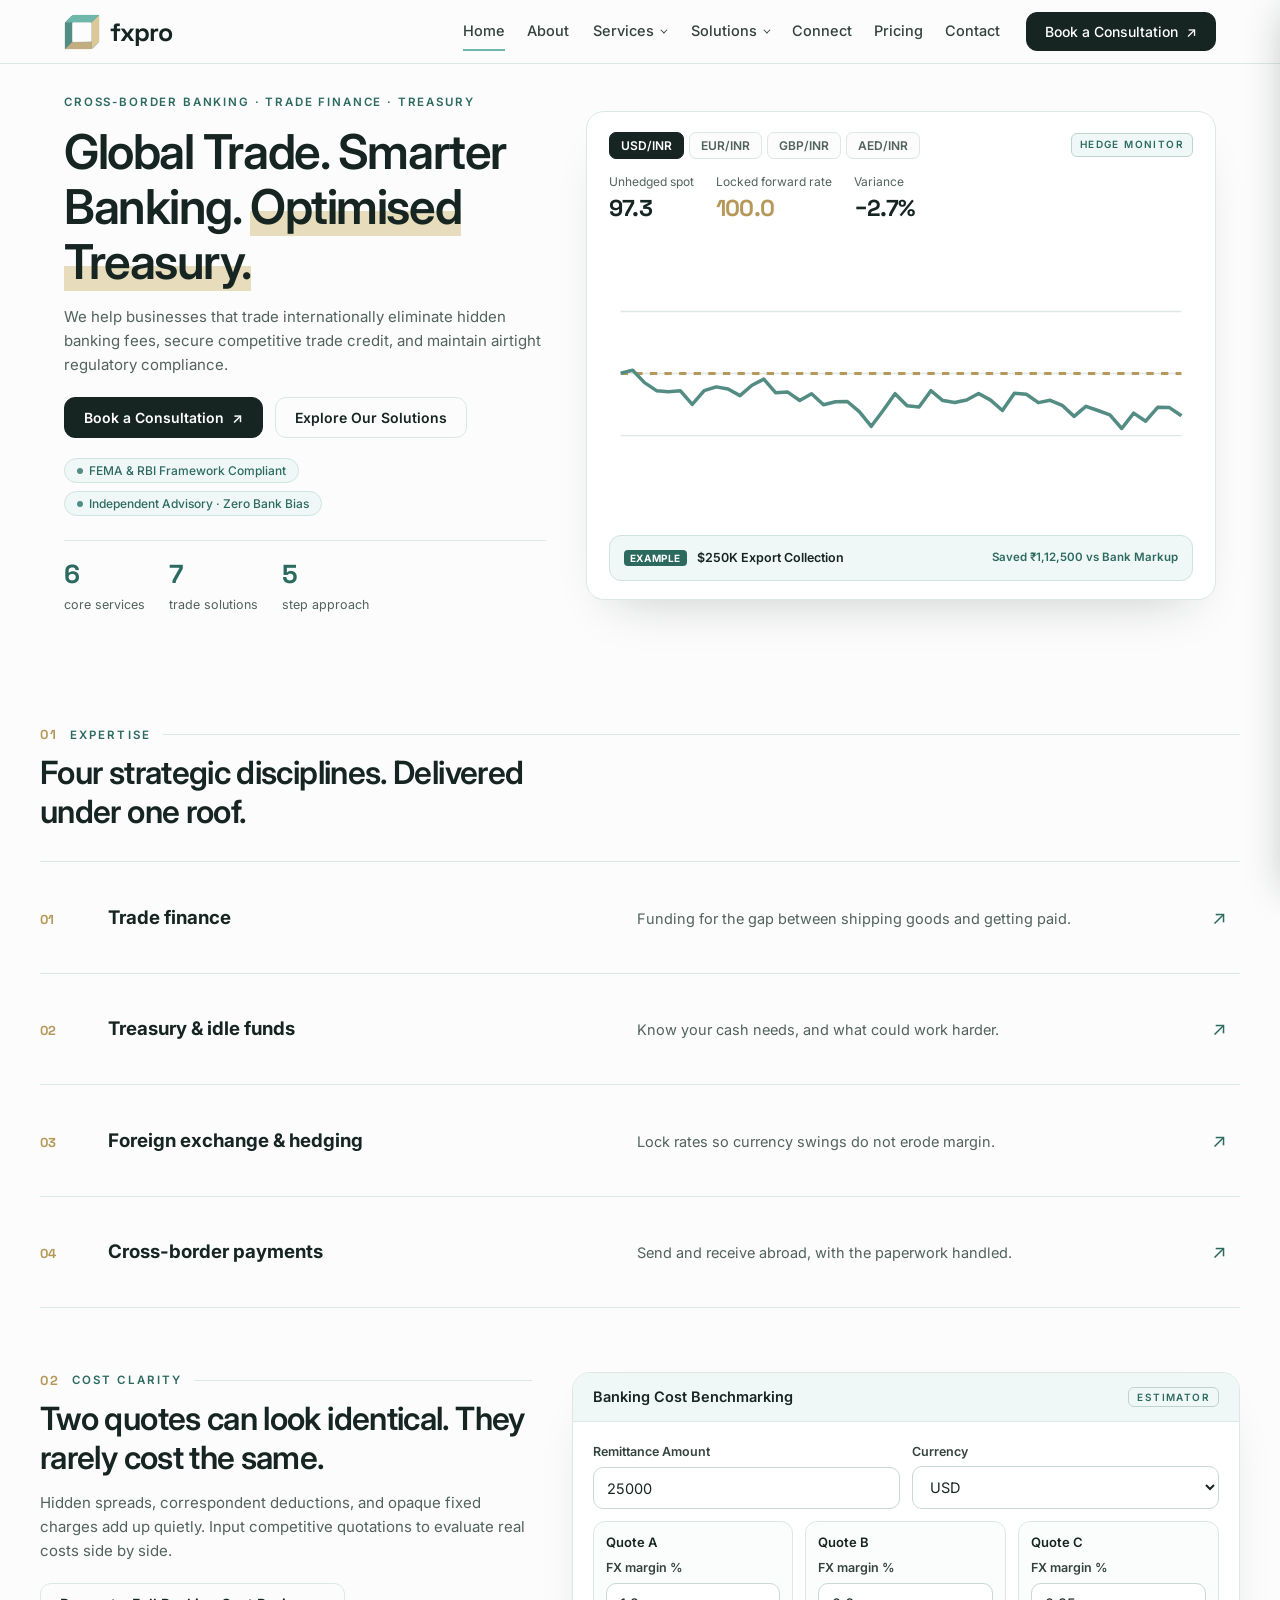
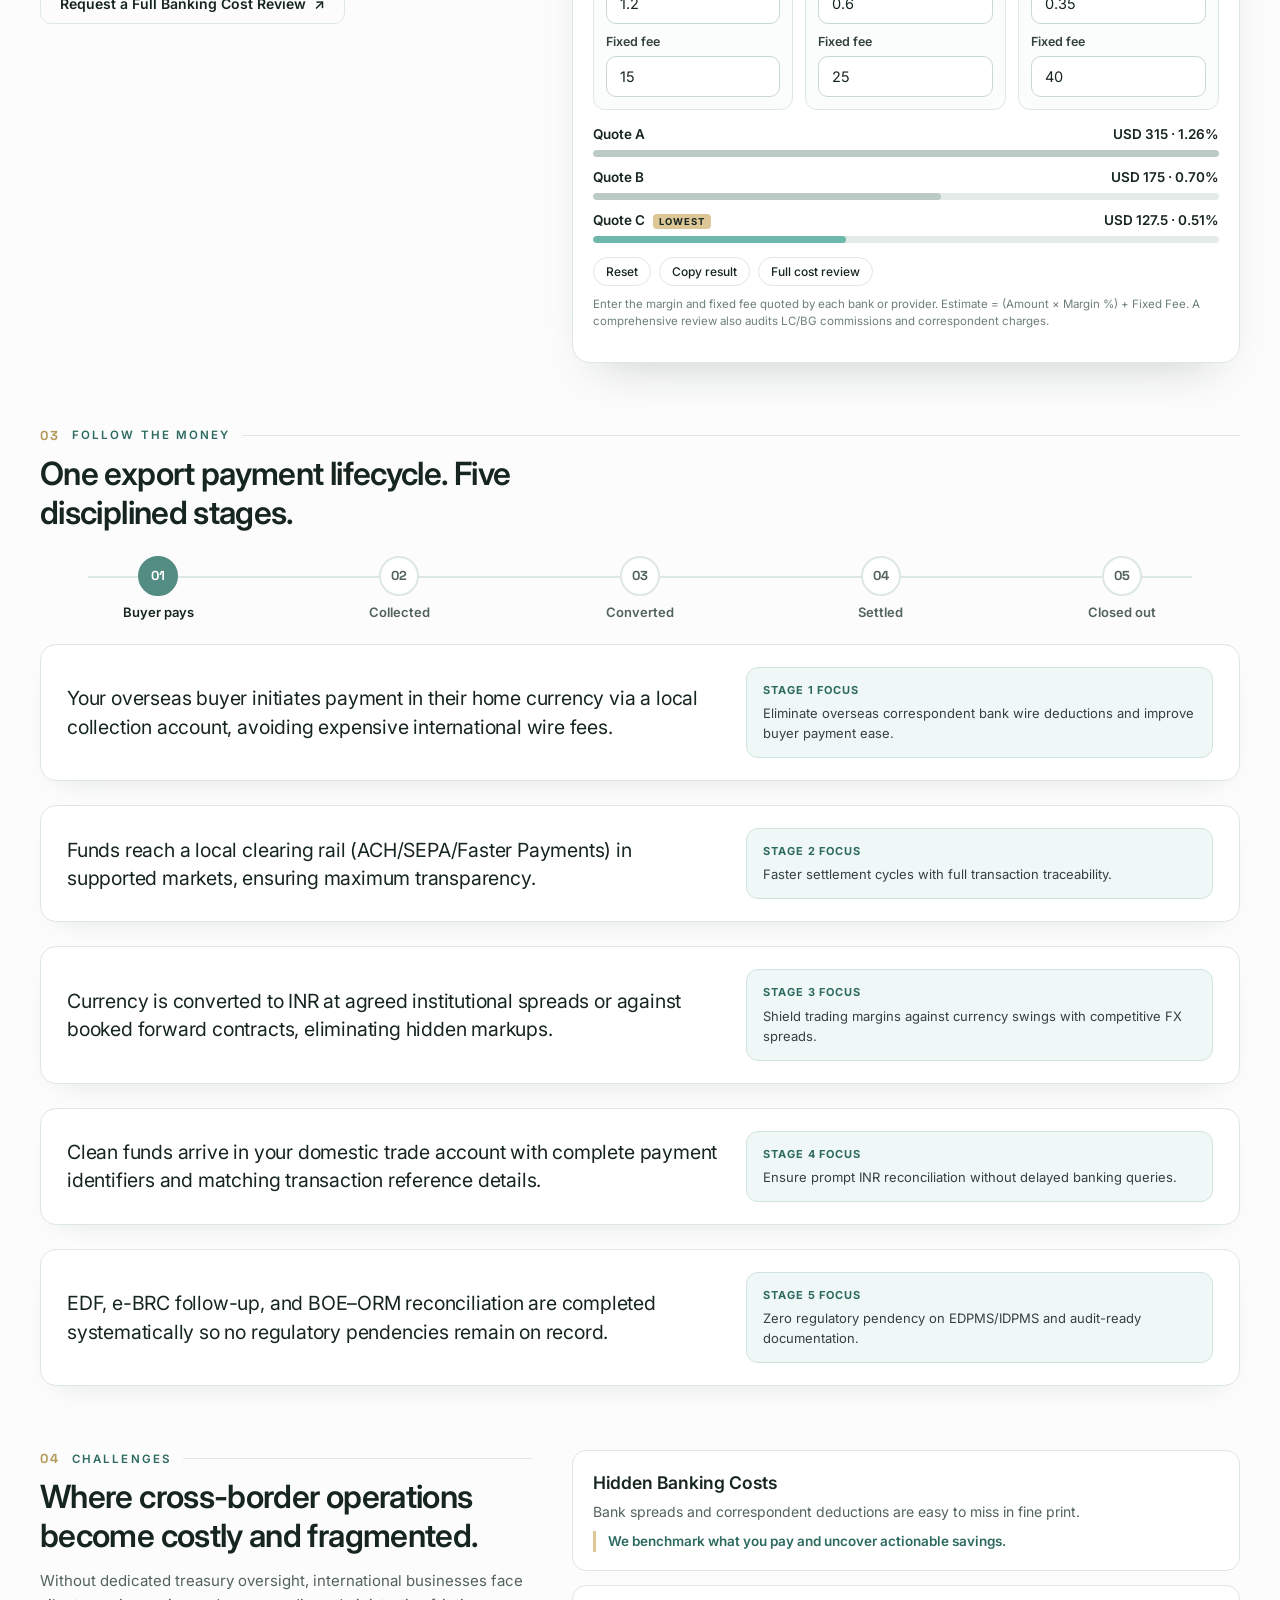
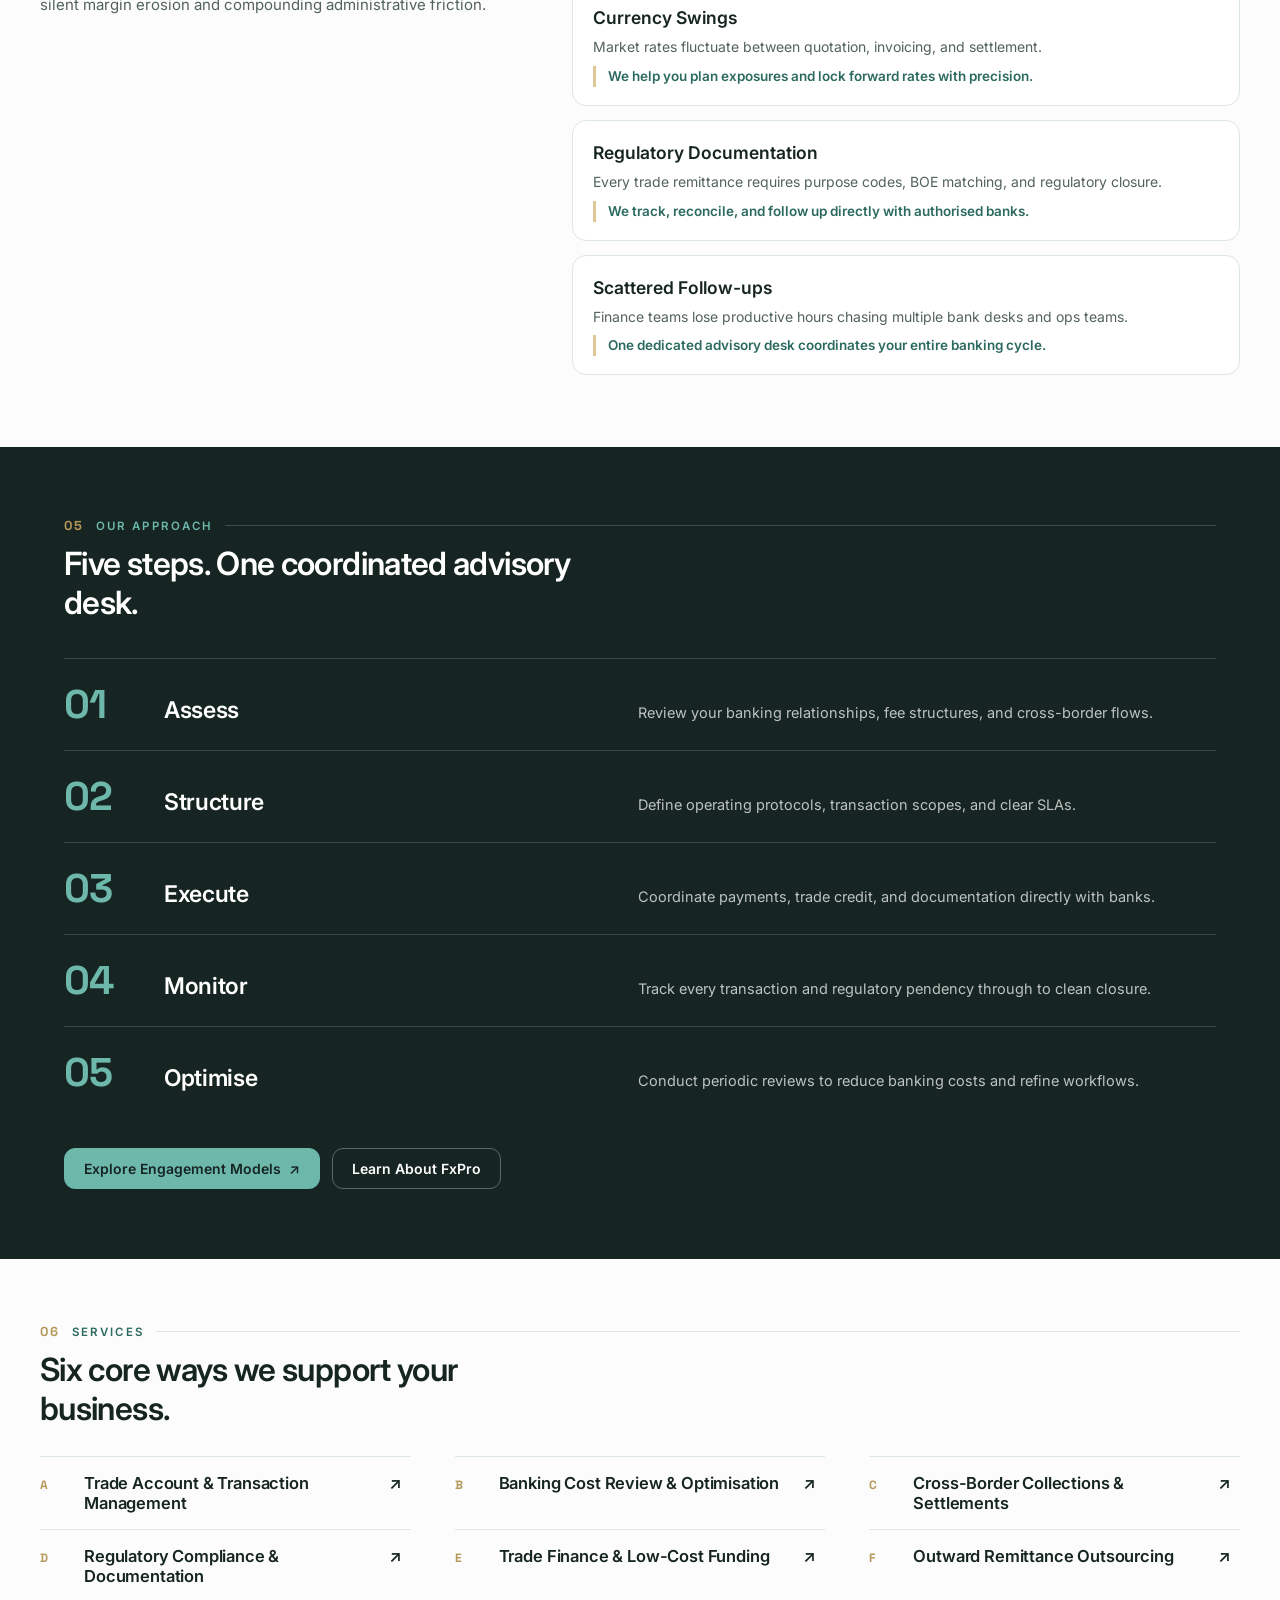
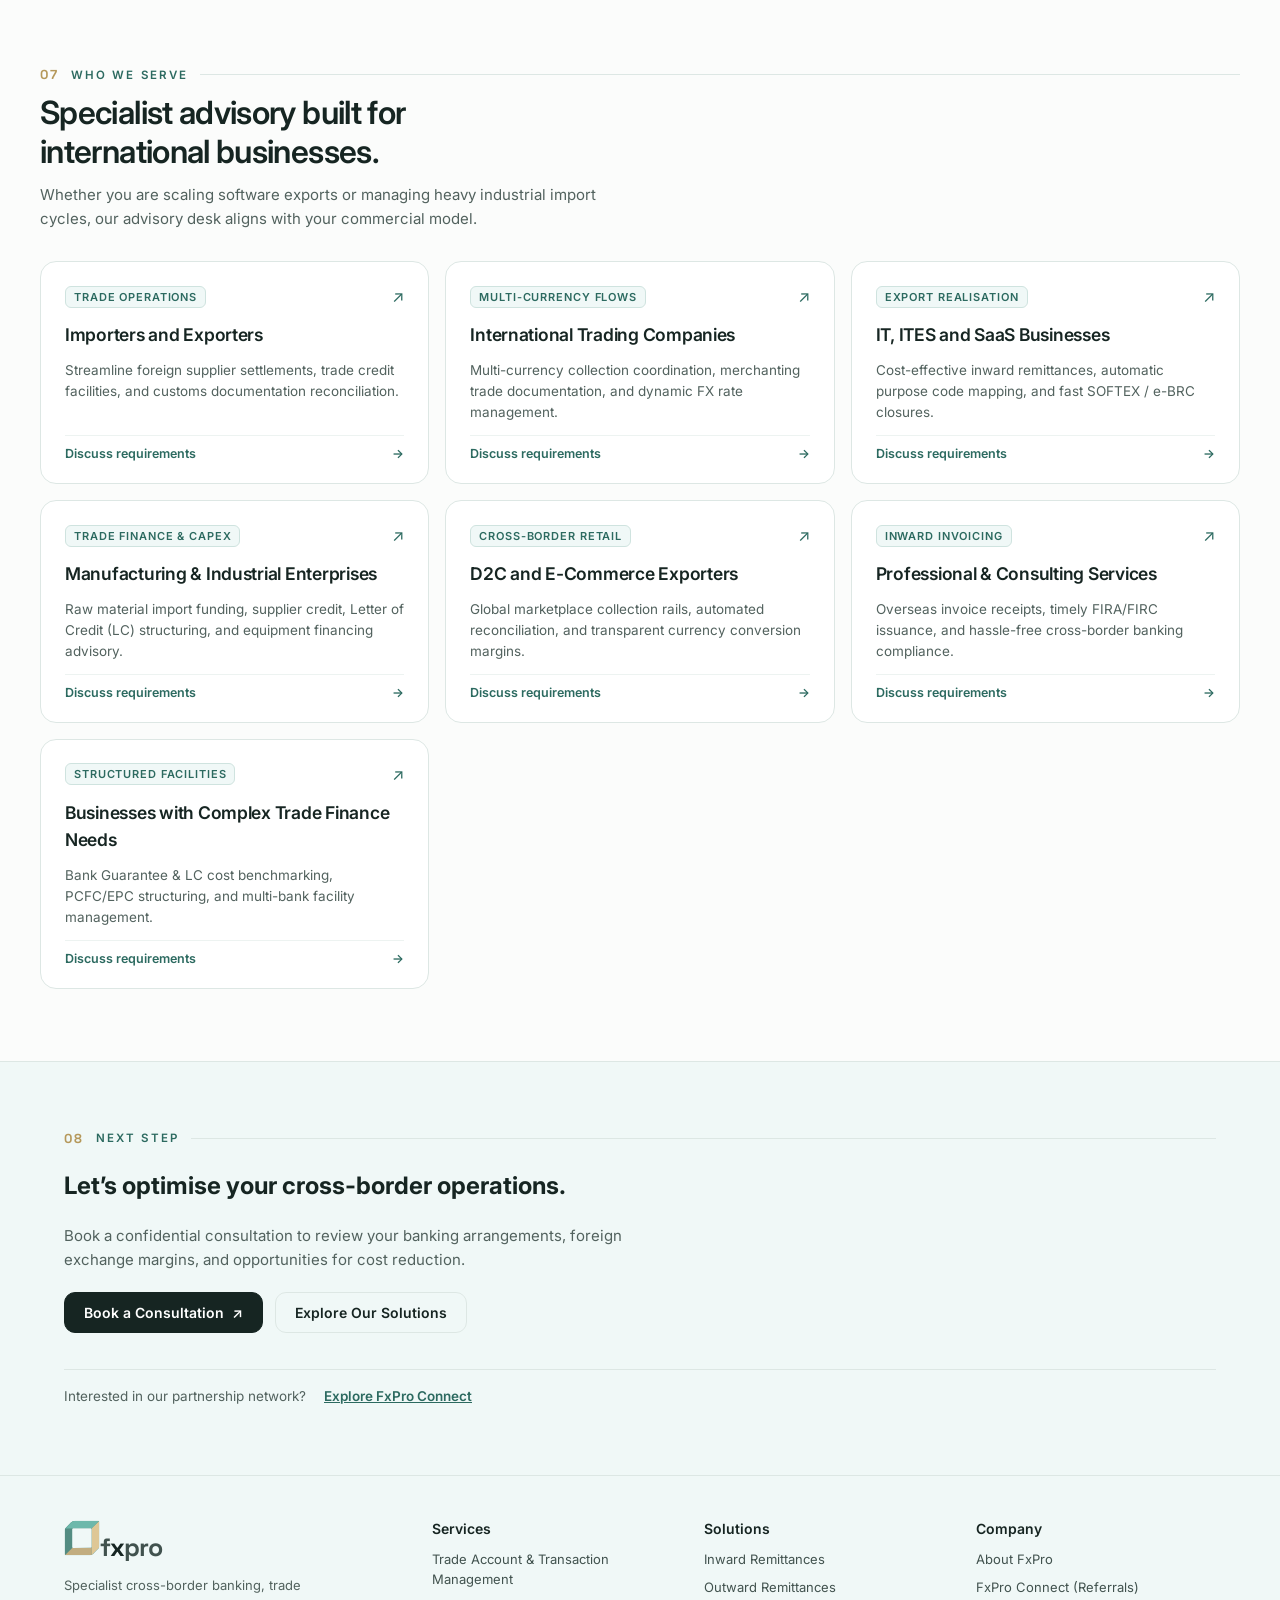
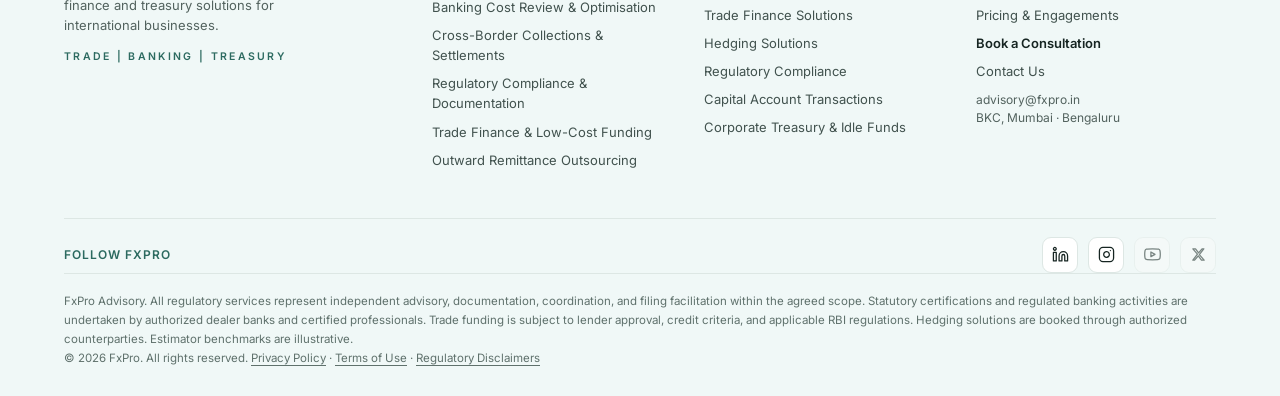
==== index.html @ 01f0f877 "Update index.html" ====
<!doctype html>
<html lang="en">
<head>
<meta charset="utf-8">
<meta name="viewport" content="width=device-width, initial-scale=1, viewport-fit=cover">
<meta name="color-scheme" content="light">
<meta name="description" content="FxPro: Specialist cross-border banking, trade finance and treasury advisory platform for businesses engaged in international trade.">
<title>FxPro | Global Trade. Smarter Banking. Optimised Treasury.</title>
<meta name="theme-color" content="#FBFCFB">
<meta property="og:type" content="website">
<meta property="og:title" content="FxPro | Global Trade. Smarter Banking. Optimised Treasury.">
<meta property="og:description" content="FxPro: Specialist cross-border banking, trade finance and treasury advisory platform for businesses engaged in international trade.">
<meta name="twitter:card" content="summary">
<link rel="icon" type="image/svg+xml" href="data:image/svg+xml,%3Csvg%20xmlns=%22http://www.w3.org/2000/svg%22%20viewBox=%22-2%20-2%20104%20104%22%20fill=%22none%22%20aria-hidden=%22true%22%3E%3Cdefs%3E%3CclipPath%20id=%22rcfav%22%3E%3Cpath%20d=%22M17.67%205.38%20Q22.90%200.00%2030.40%200.05%20L96.60%200.47%20Q100.00%200.49%20100.00%203.89%20L100.00%2074.04%20Q100.00%2077.64%2097.47%2080.21%20L82.53%2095.37%20Q77.97%20100.00%2071.47%20100.00%20L3.20%20100.00%20Q0.00%20100.00%200.00%2096.80%20L0.00%2027.19%20Q0.00%2023.59%202.51%2021.00%20Z%20M21.66%2076.27%20Q21.66%2078.87%2024.26%2078.85%20L75.37%2078.40%20Q77.97%2078.38%2077.97%2075.78%20L77.97%2024.47%20Q77.97%2021.87%2075.37%2021.88%20L24.26%2022.10%20Q21.66%2022.11%2021.66%2024.71%20Z%20%22/%3E%3C/clipPath%3E%3C/defs%3E%3Cg%20clip-path=%22url(%23rcfav)%22%3E%3Crect%20x=%22-2%22%20y=%22-2%22%20width=%22104%22%20height=%22104%22%20fill=%22%23538c82%22/%3E%3Cpolygon%20points=%220.0,23.6%2021.7,22.1%2021.7,78.9%200.0,100.0%22%20fill=%22%23538c82%22/%3E%3Cpolygon%20points=%2221.7,78.9%2078.0,78.4%2078.0,100.0%200.6,100.0%22%20fill=%22%23c2ad80%22/%3E%3Cpolygon%20points=%22100.0,0.5%20100.0,77.6%2078.0,100.0%2078.0,21.9%22%20fill=%22%23dec796%22/%3E%3Cpolygon%20points=%2222.9,0.0%20100.0,0.5%2078.0,21.9%201.9,22.4%22%20fill=%22%236DB8AB%22/%3E%3C/g%3E%3C/svg%3E">
<link href="https://fonts.googleapis.com/css2?family=Inter:wght@400;500;600;700&family=Space+Grotesk:wght@600;700&display=swap" rel="stylesheet">
<style>
/* ---- CORE BRAND TOKENS (PRESERVED EXACTLY) ---- */
:root {
  --ink: #162522;
  --teal: #6DB8AB;
  --tealD: #538C82;
  --tx: #2C6A60;
  --gold: #DEC796;
  --goldD: #B5985A;
  --tint: #F0F8F7;
  --bg: #FBFCFB;
  --line: #DDE7E4;
  --mut: #52625E;
  --x: var(--ink);
  --serif: 'Inter', system-ui, -apple-system, sans-serif;
  --ease: cubic-bezier(.22, .61, .36, 1);
  --spring: cubic-bezier(.34, 1.56, .64, 1);
  color-scheme: light;
  box-sizing: border-box;
  padding-top: env(safe-area-inset-top, 0px);
  padding-bottom: env(safe-area-inset-bottom, 0px);
}

html {
  scroll-padding-top: calc(82px + env(safe-area-inset-top, 0px));
  scroll-behavior: smooth;
}
*, *:before, *:after { box-sizing: inherit; }
body {
  margin: 0;
  background: var(--bg);
  color: var(--ink);
  font-family: 'Inter', system-ui, -apple-system, sans-serif;
  line-height: 1.55;
  -webkit-font-smoothing: antialiased;
  -moz-osx-font-smoothing: grayscale;
}
body.menu-open {
  overflow: hidden;
  touch-action: none;
}
h1, h2, h3, h4, .sf { font-family: var(--serif); }
.sg { font-family: 'Inter', system-ui, sans-serif; }
a { color: inherit; }

/* ---- REFINED TYPOGRAPHY ---- */
.eb {
  font-size: 11.5px;
  font-weight: 600;
  letter-spacing: .16em;
  color: var(--tx);
  text-transform: uppercase;
}
.h1, .e-hero .h1 {
  font-size: clamp(32px, 3.8vw, 48px);
  line-height: 1.15;
  letter-spacing: -.03em;
  font-weight: 600;
  margin: 12px 0 16px;
  max-width: 22ch;
}
.h2, .e-h {
  font-size: clamp(23px, 2.5vw, 34px);
  line-height: 1.22;
  letter-spacing: -.02em;
  font-weight: 600;
  margin: 10px 0 0;
  max-width: 26ch;
}
.h3 {
  font-size: clamp(17.5px, 1.7vw, 21px);
  line-height: 1.28;
  letter-spacing: -.015em;
  font-weight: 600;
  margin: 0 0 6px;
}
.lead, .e-lead {
  font-size: clamp(15px, 1.1vw, 17px);
  line-height: 1.6;
  color: var(--mut);
  max-width: 560px;
  margin: 0 0 20px;
}
.em {
  background: linear-gradient(transparent 58%, #E7DCBB 58%);
  font-weight: 600;
}
.e-lab {
  display: flex;
  align-items: center;
  gap: 12px;
  font: 600 11.5px 'Inter', sans-serif;
  letter-spacing: .18em;
  text-transform: uppercase;
  color: var(--tx);
}
.e-lab span {
  font: 700 13px 'Space Grotesk', sans-serif;
  color: var(--goldD);
}
.e-lab:after {
  content: '';
  flex: 1;
  height: 1px;
  background: var(--line);
}

/* ---- SPACING & STRUCTURED CONTAINERS ---- */
.w {
  max-width: 1200px;
  margin: 0 auto;
  padding: 0 24px;
}
.row {
  display: flex;
  flex-wrap: wrap;
  gap: 12px;
  align-items: center;
}
.sec { padding: 54px 0 0; }
.e-s { padding: 64px 0 0; }
.ph { padding: 30px 0 0; }
.e-2 {
  display: grid;
  grid-template-columns: minmax(0, 5fr) minmax(0, 6.8fr);
  gap: 40px;
  align-items: start;
}
.e-2 > :first-child {
  position: sticky;
  top: 96px;
}

/* Balanced 2-column page intro grid to eliminate empty white space */
.intro-2col {
  display: grid;
  grid-template-columns: minmax(0, 5.2fr) minmax(0, 6.8fr);
  gap: 40px;
  align-items: center;
  padding: 16px 0 10px;
}

/* ---- BUTTONS & CONTROLS ---- */
.btn {
  display: inline-flex;
  align-items: center;
  justify-content: center;
  gap: 8px;
  padding: 11px 19px;
  border-radius: 11px;
  font: 600 14px 'Inter', sans-serif;
  text-decoration: none;
  border: 1.5px solid var(--ink);
  cursor: pointer;
  background: none;
  color: var(--ink);
  position: relative;
  overflow: hidden;
  isolation: isolate;
  transition: border-color .25s, color .25s, transform .2s var(--ease), box-shadow .25s;
}
.btn:before {
  content: '';
  position: absolute;
  inset: 0;
  transform: translateY(102%);
  transition: transform .35s var(--ease);
  z-index: -1;
}
.b1 { background: var(--ink); color: #fff; }
.b1:before { background: var(--tx); }
.b2 { background: transparent; color: var(--ink); border-color: var(--line); }
.b2:before { background: var(--tint); }
.b2:hover { border-color: var(--tx); }
.b3 { background: var(--teal); border-color: var(--teal); color: var(--ink); }
.b3:before { background: #fff; }
.btn:hover:before { transform: none; }
.btn:hover { box-shadow: 0 10px 22px -14px rgba(22, 37, 34, .45); }
.btn:active { transform: scale(.98); }
.btn span[aria-hidden] {
  display: inline-block;
  transition: transform .25s var(--ease);
}
.btn:hover span[aria-hidden] {
  transform: translate(3px, -3px);
}
:focus-visible {
  outline: 3px solid var(--tx);
  outline-offset: 2px;
}
.skip {
  position: fixed;
  left: 16px;
  top: -60px;
  z-index: 210;
  background: var(--ink);
  color: #fff;
  padding: 10px 16px;
  border-radius: 10px;
  text-decoration: none;
  transition: top .2s;
}
.skip:focus { top: 12px; }
.prog {
  position: fixed;
  left: 0;
  top: 0;
  height: 3px;
  width: 100%;
  transform-origin: 0 50%;
  transform: scaleX(0);
  background: linear-gradient(90deg, var(--teal), var(--gold));
  z-index: 80;
  pointer-events: none;
}

/* ---- LOGO-FIRST LOADING EXPERIENCE ---- */
.intro {
  position: fixed;
  inset: 0;
  z-index: 200;
  background: var(--bg);
  display: flex;
  align-items: center;
  justify-content: center;
  pointer-events: none;
  opacity: 1;
  transition: opacity .45s var(--ease), visibility .45s;
}
.intro.fade-out {
  opacity: 0;
  visibility: hidden;
}
.intro-inner {
  display: flex;
  flex-direction: column;
  align-items: center;
  gap: 12px;
  animation: introPop .7s var(--spring) forwards;
}
.intro-mark svg {
  width: 72px;
  height: 72px;
  filter: drop-shadow(0 12px 24px rgba(44, 106, 96, .2));
}
.intro-brand {
  font: 700 28px 'Space Grotesk', sans-serif;
  letter-spacing: -.04em;
  color: var(--ink);
}
.intro-brand i {
  font-style: normal;
  color: var(--ink);
}
.intro-sub {
  font: 600 10.5px 'Inter', sans-serif;
  letter-spacing: .22em;
  color: var(--tx);
  opacity: 0;
  transform: translateY(4px);
  animation: introSub .5s var(--ease) .25s forwards;
}
@keyframes introPop {
  from { opacity: 0; transform: scale(.88); }
  to { opacity: 1; transform: scale(1); }
}
@keyframes introSub {
  to { opacity: .85; transform: translateY(0); }
}

/* ---- STICKY HEADER & MAIN NAVIGATION ---- */
.hd {
  position: sticky;
  top: env(safe-area-inset-top, 0px);
  z-index: 30;
  background: rgba(251, 252, 251, .94);
  backdrop-filter: blur(10px);
  -webkit-backdrop-filter: blur(10px);
  border-bottom: 1px solid var(--line);
  transition: box-shadow .3s var(--ease), background .3s;
}
.hd.sc {
  box-shadow: 0 10px 26px -20px rgba(22, 37, 34, .4);
  background: rgba(251, 252, 251, .98);
}
.nav {
  display: flex;
  align-items: center;
  justify-content: space-between;
  gap: 16px;
  padding: 12px 24px;
  max-width: 1200px;
  margin: 0 auto;
  transition: padding .25s var(--ease);
}
.hd.sc .nav {
  padding-top: 8px;
  padding-bottom: 8px;
}
.brand {
  display: flex;
  align-items: center;
  gap: 10px;
  text-decoration: none;
}
.brand svg {
  width: 36px;
  height: 36px;
  transition: transform .5s var(--spring);
}
.brand:hover svg {
  transform: rotate(-8deg) scale(1.06);
}
.lg {
  font: 700 25px 'Space Grotesk', sans-serif;
  letter-spacing: -.04em;
}
.lg i {
  font-style: normal;
  color: var(--x);
}

.links {
  display: flex;
  align-items: center;
  gap: 22px;
}
.links > a {
  text-decoration: none;
  font-size: 14.5px;
  font-weight: 500;
  color: #33423E;
  padding: 6px 0;
  position: relative;
  transition: color .2s;
}
.links > a:hover { color: var(--tx); }
.links > a:not(.btn):after, .dd > a:after {
  content: '';
  position: absolute;
  left: 0;
  right: 0;
  bottom: -2px;
  height: 2px;
  background: var(--teal);
  transform: scaleX(0);
  transform-origin: 0 50%;
  transition: transform .3s var(--ease);
}
.links > a:not(.btn):hover:after, .dd:hover > a:after {
  transform: scaleX(1);
}
.links a.on:after {
  transform: scaleX(1) !important;
}
.links a.btn {
  color: #fff;
  padding: 10px 18px;
  font-size: 14px;
  border: 1.5px solid var(--ink);
  margin-left: 4px;
}

/* Dropdown */
.dd { position: relative; }
.dd > a {
  text-decoration: none;
  font-size: 14.5px;
  font-weight: 500;
  color: #33423E;
  padding: 6px 2px;
  display: inline-flex;
  align-items: center;
  gap: 6px;
  cursor: pointer;
  position: relative;
}
.dd > a span.cv {
  display: inline-block;
  width: 5px;
  height: 5px;
  border-right: 1.5px solid currentColor;
  border-bottom: 1.5px solid currentColor;
  transform: rotate(45deg) translateY(-2px);
  transition: transform .25s var(--ease);
}
.dd:hover > a span.cv, .dd.open > a span.cv {
  transform: rotate(-135deg) translateY(-1px);
}
.dm {
  position: absolute;
  top: calc(100% + 6px);
  left: -20px;
  min-width: 350px;
  padding: 10px;
  background: #fff;
  border: 1px solid var(--line);
  border-radius: 16px;
  box-shadow: 0 28px 52px -24px rgba(22, 37, 34, .38);
  opacity: 0;
  visibility: hidden;
  transform: translateY(10px);
  transition: opacity .22s var(--ease), transform .22s var(--ease), visibility .22s;
  z-index: 50;
}
.dd:hover .dm, .dd:focus-within .dm, .dd.open .dm {
  opacity: 1;
  visibility: visible;
  transform: none;
}
.dm-head {
  padding: 10px 14px 8px;
  border-bottom: 1px solid var(--line);
  margin-bottom: 6px;
  display: flex;
  justify-content: space-between;
  align-items: center;
}
.dm-head b {
  font-size: 12px;
  font-weight: 700;
  letter-spacing: .08em;
  text-transform: uppercase;
  color: var(--tx);
}
.dm-head a {
  font-size: 12px;
  font-weight: 600;
  color: var(--ink);
  text-decoration: underline;
  text-underline-offset: 3px;
}
.links .dm a.d-item {
  display: block;
  padding: 9px 12px;
  border-radius: 9px;
  border: 0;
  font-size: 14px;
  font-weight: 500;
  color: var(--ink);
  position: relative;
  text-decoration: none;
  transition: background .18s, padding-left .2s var(--ease);
}
.links .dm a.d-item:after { display: none; }
.links .dm a.d-item:hover {
  background: var(--tint);
  padding-left: 17px;
  color: var(--tx);
}
.links .dm a.d-item small {
  display: block;
  font-size: 12px;
  color: var(--mut);
  font-weight: 400;
  margin-top: 1px;
}

/* ---- BURGER & MODERN MOBILE DRAWER ---- */
.burger {
  display: none;
  background: none;
  border: 1.5px solid var(--line);
  border-radius: 10px;
  padding: 9px 10px;
  cursor: pointer;
  position: relative;
  z-index: 105;
  transition: border-color .2s, background .2s;
}
.burger:hover {
  border-color: var(--ink);
  background: var(--tint);
}
.burger span.b-line {
  display: block;
  width: 19px;
  height: 2px;
  background: var(--ink);
  margin: 4px 0;
  border-radius: 2px;
  transition: transform .25s var(--ease), opacity .2s;
}
.burger[aria-expanded="true"] span.b-line-1 {
  transform: translateY(6px) rotate(45deg);
}
.burger[aria-expanded="true"] span.b-line-2 {
  opacity: 0;
}
.burger[aria-expanded="true"] span.b-line-3 {
  transform: translateY(-6px) rotate(-45deg);
}

.mobile-backdrop {
  position: fixed;
  inset: 0;
  background: rgba(22, 37, 34, .45);
  backdrop-filter: blur(4px);
  -webkit-backdrop-filter: blur(4px);
  z-index: 95;
  opacity: 0;
  visibility: hidden;
  transition: opacity .3s var(--ease), visibility .3s;
}
.mobile-backdrop.open {
  opacity: 1;
  visibility: visible;
}

.mobile-drawer {
  position: fixed;
  top: 0;
  right: 0;
  bottom: 0;
  width: min(86vw, 380px);
  background: #FBFCFB;
  border-left: 1px solid var(--line);
  z-index: 100;
  display: flex;
  flex-direction: column;
  transform: translateX(101%);
  transition: transform .32s var(--ease);
  box-shadow: -12px 0 36px -12px rgba(22, 37, 34, .25);
  overflow: hidden;
}
.mobile-drawer.open {
  transform: translateX(0);
}
.drawer-head {
  padding: 16px 20px;
  display: flex;
  align-items: center;
  justify-content: space-between;
  border-bottom: 1px solid var(--line);
  background: #fff;
}
.drawer-content {
  flex: 1;
  overflow-y: auto;
  -webkit-overflow-scrolling: touch;
  padding: 14px 18px 24px;
  display: flex;
  flex-direction: column;
  gap: 4px;
}
.d-link {
  display: flex;
  align-items: center;
  justify-content: space-between;
  padding: 12px 14px;
  border-radius: 11px;
  text-decoration: none;
  font-size: 15px;
  font-weight: 500;
  color: var(--ink);
  transition: background .15s, color .15s;
}
.d-link:hover, .d-link.on {
  background: var(--tint);
  color: var(--tx);
  font-weight: 600;
}
.d-acc-btn {
  width: 100%;
  display: flex;
  align-items: center;
  justify-content: space-between;
  padding: 12px 14px;
  border-radius: 11px;
  background: none;
  border: 0;
  font: 500 15px 'Inter', sans-serif;
  color: var(--ink);
  cursor: pointer;
  text-align: left;
  transition: background .15s;
}
.d-acc-btn:hover { background: var(--tint); }
.d-acc-btn span.acc-icon {
  display: inline-block;
  width: 7px;
  height: 7px;
  border-right: 2px solid currentColor;
  border-bottom: 2px solid currentColor;
  transform: rotate(45deg);
  transition: transform .25s var(--ease);
}
.d-acc.expanded .d-acc-btn span.acc-icon {
  transform: rotate(-135deg);
}
.d-acc-body {
  display: none;
  padding: 4px 0 8px 14px;
  border-left: 2px solid var(--line);
  margin: 2px 0 6px 14px;
}
.d-acc.expanded .d-acc-body {
  display: flex;
  flex-direction: column;
  gap: 2px;
}
.d-acc-body a {
  display: block;
  padding: 9px 12px;
  border-radius: 8px;
  text-decoration: none;
  font-size: 13.5px;
  color: #33423E;
  transition: background .15s, color .15s;
}
.d-acc-body a:hover {
  background: var(--tint);
  color: var(--tx);
}
.d-acc-body a.d-overview {
  font-weight: 600;
  color: var(--tx);
  border-bottom: 1px dashed var(--line);
  margin-bottom: 4px;
}
.drawer-foot {
  padding: 16px 20px calc(18px + env(safe-area-inset-bottom, 0px));
  border-top: 1px solid var(--line);
  background: #fff;
  display: flex;
  flex-direction: column;
  gap: 12px;
}
.drawer-foot .btn { width: 100%; }
.drawer-contact-info {
  font-size: 12px;
  color: var(--mut);
  line-height: 1.5;
  display: flex;
  justify-content: space-between;
}
.drawer-contact-info a {
  color: var(--tx);
  font-weight: 600;
  text-decoration: none;
}
.drawer-social {
  display: flex;
  gap: 8px;
  margin-top: 4px;
}

/* ---- REFINED HOMEPAGE HERO (INTEGRATED 2-COLUMN COMPOSITION) ---- */
.herow {
  position: relative;
  overflow: hidden;
}
.herow .hero {
  position: relative;
  z-index: 1;
}
.hero {
  display: grid;
  gap: 36px;
  align-items: center;
  padding: 30px 0 46px;
}
.e-hero {
  grid-template-columns: minmax(0, 5.2fr) minmax(0, 6.8fr) !important;
  gap: 40px !important;
  align-items: center !important;
}
.hero-left {
  display: flex;
  flex-direction: column;
}
.hero-badges {
  display: flex;
  flex-wrap: wrap;
  gap: 8px;
  margin-top: 20px;
}
.h-pill {
  font: 500 12px 'Inter', sans-serif;
  color: var(--tx);
  background: var(--tint);
  border: 1px solid #CFE3DF;
  border-radius: 999px;
  padding: 4px 12px;
  display: inline-flex;
  align-items: center;
  gap: 6px;
}
.h-pill:before {
  content: '';
  width: 6px;
  height: 6px;
  border-radius: 50%;
  background: var(--tealD);
}

.e-idx {
  display: flex;
  gap: 24px;
  margin-top: 24px;
  padding-top: 16px;
  border-top: 1px solid var(--line);
}
.e-idx b {
  display: block;
  font: 700 26px 'Space Grotesk', sans-serif;
  color: var(--tx);
  letter-spacing: -.03em;
}
.e-idx span {
  font-size: 12.5px;
  color: var(--mut);
}

/* Treasury & FX Terminal Card */
.e-fx {
  background: #fff;
  border: 1px solid var(--line);
  border-radius: 18px;
  padding: 20px 22px 18px;
  box-shadow: 0 24px 48px -28px rgba(22, 37, 34, .25);
  position: relative;
}
.e-fh {
  display: flex;
  flex-wrap: wrap;
  justify-content: space-between;
  align-items: center;
  gap: 10px;
}
.e-tb {
  display: flex;
  gap: 5px;
}
.e-tb button {
  font: 600 12px 'Inter', sans-serif;
  border: 1px solid var(--line);
  background: var(--bg);
  padding: 5px 11px;
  border-radius: 7px;
  color: var(--mut);
  cursor: pointer;
  transition: background .2s, color .2s, border-color .2s;
}
.e-tb button:hover {
  background: var(--tint);
  color: var(--ink);
  border-color: #BFD3CE;
}
.e-tb [aria-selected=true] {
  background: var(--ink);
  color: #fff;
  border-color: var(--ink);
}
.tag {
  font-size: 10px;
  letter-spacing: .14em;
  border: 1px solid #BFD3CE;
  background: var(--tint);
  border-radius: 6px;
  padding: 3px 8px;
  color: var(--tx);
  font-weight: 600;
}
.e-ro {
  display: flex;
  gap: 22px;
  margin: 14px 0 6px;
  font-size: 12px;
  color: var(--mut);
}
.e-ro b {
  display: block;
  font: 700 23px 'Space Grotesk', sans-serif;
  letter-spacing: -.03em;
  color: var(--ink);
  margin-top: 2px;
}
.e-ro .lk b { color: var(--goldD); }
.e-plot {
  width: 100%;
  height: auto;
  display: block;
  touch-action: pan-y;
  cursor: crosshair;
}
.e-gl { stroke: var(--line); stroke-width: 1; }
.e-lk { stroke: var(--goldD); stroke-width: 2; stroke-dasharray: 5 5; }
.e-line {
  stroke: var(--tealD);
  stroke-width: 2.4;
  fill: none;
  stroke-linejoin: round;
  stroke-dasharray: 1;
  stroke-dashoffset: 1;
  animation: e-draw 1.6s var(--ease) .6s forwards;
}
@keyframes e-draw { to { stroke-dashoffset: 0; } }

/* Floating Micro-Insight Scenario Badge */
.fx-scenario {
  margin-top: 14px;
  background: var(--tint);
  border: 1px solid #CFE3DF;
  border-radius: 12px;
  padding: 12px 14px;
  display: flex;
  align-items: center;
  justify-content: space-between;
  gap: 12px;
  font-size: 12.5px;
}
.fx-scenario-left {
  display: flex;
  align-items: center;
  gap: 10px;
}
.fx-scenario-badge {
  font: 700 10px 'Inter', sans-serif;
  letter-spacing: .06em;
  text-transform: uppercase;
  background: var(--tx);
  color: #fff;
  border-radius: 4px;
  padding: 2px 6px;
}
.fx-scenario-val {
  font-weight: 600;
  color: var(--ink);
}
.fx-scenario-tag {
  color: var(--tx);
  font-size: 11.5px;
  font-weight: 600;
}

/* ---- CUSTOM FINANCIAL ARCHITECTURE VISUAL (ABOUT PAGE) ---- */
.about-visual {
  background: #fff;
  border: 1px solid var(--line);
  border-radius: 18px;
  padding: 24px;
  box-shadow: 0 24px 48px -28px rgba(22, 37, 34, .25);
  display: flex;
  flex-direction: column;
  gap: 16px;
}
.av-header {
  display: flex;
  justify-content: space-between;
  align-items: center;
  border-bottom: 1px solid var(--line);
  padding-bottom: 12px;
}
.av-title {
  font: 600 13px 'Inter', sans-serif;
  letter-spacing: .08em;
  text-transform: uppercase;
  color: var(--tx);
}
.av-grid {
  display: grid;
  grid-template-columns: 1fr 1fr;
  gap: 12px;
}
.av-node {
  background: var(--bg);
  border: 1px solid var(--line);
  border-radius: 12px;
  padding: 14px;
  display: flex;
  flex-direction: column;
  gap: 4px;
  transition: border-color .2s, background .2s;
}
.av-node:hover {
  border-color: var(--teal);
  background: #fff;
}
.av-tag {
  font: 700 10px 'Space Grotesk', sans-serif;
  letter-spacing: .08em;
  text-transform: uppercase;
  color: var(--goldD);
}
.av-name {
  font: 600 13.5px 'Inter', sans-serif;
  color: var(--ink);
  margin: 0;
}
.av-desc {
  font-size: 11.5px;
  color: var(--mut);
  line-height: 1.45;
  margin: 0;
}
.av-hub {
  background: var(--tint);
  border: 1.5px solid #CFE3DF;
  border-radius: 12px;
  padding: 14px 16px;
  display: flex;
  align-items: center;
  justify-content: space-between;
  gap: 14px;
}
.av-hub-title {
  font: 700 13px 'Space Grotesk', sans-serif;
  letter-spacing: -.01em;
  color: var(--ink);
}
.av-hub-desc {
  font-size: 12px;
  color: var(--tx);
  font-weight: 500;
}
.av-hub-mark svg {
  width: 32px;
  height: 32px;
}
.av-metrics {
  display: flex;
  justify-content: space-between;
  padding-top: 10px;
  border-top: 1px solid var(--line);
  font-size: 12px;
  color: var(--mut);
}
.av-metrics b { color: var(--ink); }

/* ---- FOUR OPERATIONAL ENGINES VISUAL (SERVICES PAGE) ---- */
.services-visual {
  background: #fff;
  border: 1px solid var(--line);
  border-radius: 18px;
  padding: 24px;
  box-shadow: 0 24px 48px -28px rgba(22, 37, 34, .25);
  display: flex;
  flex-direction: column;
  gap: 14px;
}
.sv-header {
  display: flex;
  justify-content: space-between;
  align-items: center;
  border-bottom: 1px solid var(--line);
  padding-bottom: 12px;
}
.sv-grid {
  display: grid;
  grid-template-columns: 1fr 1fr;
  gap: 12px;
}
.sv-card {
  background: var(--bg);
  border: 1px solid var(--line);
  border-radius: 12px;
  padding: 14px;
  display: flex;
  flex-direction: column;
  gap: 6px;
  transition: border-color .2s, transform .2s var(--ease);
}
.sv-card:hover {
  border-color: var(--teal);
  transform: translateY(-2px);
  background: #fff;
}
.sv-head {
  display: flex;
  justify-content: space-between;
  align-items: center;
}
.sv-k {
  font: 700 12px 'Space Grotesk', sans-serif;
  color: var(--goldD);
}
.sv-card h4 {
  margin: 0;
  font: 600 13.5px 'Inter', sans-serif;
  color: var(--ink);
}
.sv-card p {
  margin: 0;
  font-size: 11.5px;
  color: var(--mut);
  line-height: 1.45;
}
.sv-bar {
  background: var(--tint);
  border: 1px solid #CFE3DF;
  border-radius: 10px;
  padding: 10px 14px;
  display: flex;
  align-items: center;
  justify-content: space-between;
  font-size: 12px;
  color: var(--tx);
  font-weight: 600;
}

/* SECTION 01 — EXPERTISE INDEX */
.e-ix {
  display: flex;
  flex-direction: column;
}
.e-ix a {
  display: grid;
  grid-template-columns: 48px minmax(0, 1.1fr) minmax(0, 1.2fr) 28px;
  gap: 20px;
  align-items: baseline;
  padding: 22px 0;
  border-top: 1px solid var(--line);
  text-decoration: none;
  transition: padding-left .25s var(--ease);
}
.e-ix a:last-child { border-bottom: 1px solid var(--line); }
.e-ix .n {
  font: 700 13px 'Space Grotesk', sans-serif;
  color: var(--goldD);
  transition: color .2s;
}
.e-ix p {
  margin: 0;
  color: var(--mut);
  font-size: 14.5px;
  line-height: 1.5;
}
.e-ix a > span:last-child {
  font-size: 19px;
  color: var(--tx);
  transition: transform .25s var(--ease);
}
.e-ix a:hover { padding-left: 10px; }
.e-ix a:hover h3 { color: var(--tx); }
.e-ix a:hover .n { color: var(--tx); }
.e-ix a:hover > span:last-child { transform: translate(3px, -3px); }

/* SECTION 02 — COST CALCULATOR */
.card {
  background: #fff;
  border: 1px solid var(--line);
  border-radius: 18px;
  box-shadow: 0 24px 48px -28px rgba(22, 37, 34, .25);
  overflow: hidden;
}
.ch {
  display: flex;
  justify-content: space-between;
  align-items: center;
  padding: 14px 20px;
  background: var(--tint);
  border-bottom: 1px solid var(--line);
  font: 600 14.5px 'Inter', sans-serif;
}
.cb { padding: 20px; }
.fld {
  display: grid;
  gap: 5px;
  font-size: 12.5px;
  font-weight: 600;
  color: #33423E;
}
.in {
  width: 100%;
  border: 1.5px solid #C9D8D3;
  border-radius: 10px;
  padding: 11px 13px;
  background: #fff;
  font: 400 14.5px 'Inter', sans-serif;
  color: var(--ink);
  transition: border-color .2s, box-shadow .2s;
}
.in:focus {
  border-color: var(--tx);
  box-shadow: 0 0 0 3px rgba(109, 184, 171, .28);
  outline: 0;
}
.in.bad { border-color: #B03A2E; }
.err { color: #B03A2E; font-size: 11.5px; font-weight: 500; }
.g2 {
  display: grid;
  grid-template-columns: repeat(auto-fit, minmax(120px, 1fr));
  gap: 12px;
}
.opt {
  border: 1px solid var(--line);
  border-radius: 12px;
  padding: 12px;
  display: grid;
  gap: 8px;
  background: #FBFDFC;
}
.opt b { font: 600 13px 'Inter', sans-serif; color: var(--ink); }
.res {
  margin-top: 14px;
  display: grid;
  gap: 10px;
}
.rr {
  display: grid;
  gap: 5px;
  font-size: 13.5px;
}
.rr .t {
  display: flex;
  justify-content: space-between;
  gap: 8px;
  font-weight: 600;
}
.bar {
  height: 7px;
  border-radius: 8px;
  background: #E4ECEA;
  overflow: hidden;
}
.bar i {
  display: block;
  height: 100%;
  background: #BCCAC6;
  border-radius: 8px;
  transition: width .35s;
}
.rr.best .bar i { background: var(--teal); }
.rr.best .t span:first-child:after {
  content: 'LOWEST';
  font-size: 9.5px;
  letter-spacing: .12em;
  background: var(--gold);
  border-radius: 4px;
  padding: 2px 6px;
  margin-left: 8px;
  font-weight: 700;
}
.note {
  font-size: 11.5px;
  color: #6D7F7A;
  margin-top: 10px;
  line-height: 1.5;
}
.chip {
  border: 1.5px solid var(--line);
  background: #fff;
  border-radius: 999px;
  padding: 8px 15px;
  font: 500 13.5px 'Inter', sans-serif;
  cursor: pointer;
  text-decoration: none;
  color: var(--ink);
  transition: background .2s, color .2s, border-color .2s;
}
.chip:hover, .chip.on {
  background: var(--ink);
  color: #fff;
  border-color: var(--ink);
}
.chip.sm {
  padding: 6px 12px;
  font-size: 12px;
}

/* SECTION 03 — FOLLOW THE MONEY TIMELINE */
.e-tabs { margin-top: 24px; }
.e-st {
  display: flex;
  position: relative;
  gap: 4px;
}
.e-st:before {
  content: '';
  position: absolute;
  left: 4%;
  right: 4%;
  top: 20px;
  height: 2px;
  background: var(--line);
  z-index: 0;
}
.e-st button {
  flex: 1;
  background: none;
  border: 0;
  cursor: pointer;
  display: grid;
  justify-items: center;
  gap: 8px;
  font: 600 13px 'Inter', sans-serif;
  color: var(--mut);
  position: relative;
  z-index: 1;
  padding: 0 4px;
}
.e-st i {
  width: 40px;
  height: 40px;
  border-radius: 50%;
  background: #fff;
  border: 2px solid var(--line);
  display: grid;
  place-items: center;
  font: 700 13px 'Space Grotesk', sans-serif;
  font-style: normal;
  transition: background .25s, border-color .25s, color .25s, transform .3s var(--spring);
}
.e-st button:hover i {
  border-color: var(--teal);
  transform: scale(1.06);
}
.e-st [aria-selected=true] {
  color: var(--ink);
}
.e-st [aria-selected=true] i {
  background: var(--tealD);
  border-color: var(--tealD);
  color: #fff;
}
.stage-panel {
  margin-top: 24px;
  background: #fff;
  border: 1px solid var(--line);
  border-radius: 16px;
  padding: 22px 26px;
  box-shadow: 0 12px 30px -20px rgba(22, 37, 34, .18);
  display: grid;
  grid-template-columns: minmax(0, 7fr) minmax(0, 5fr);
  gap: 26px;
  align-items: center;
}
.stage-desc {
  font-size: clamp(16px, 1.7vw, 19.5px);
  line-height: 1.45;
  letter-spacing: -.01em;
  color: var(--ink);
  margin: 0;
}
.stage-adv {
  background: var(--tint);
  border: 1px solid #CFE3DF;
  border-radius: 12px;
  padding: 14px 16px;
  font-size: 13px;
  color: #33423E;
  line-height: 1.55;
}
.stage-adv b {
  display: block;
  color: var(--tx);
  font-size: 11px;
  letter-spacing: .08em;
  text-transform: uppercase;
  margin-bottom: 4px;
}

/* SECTION 04 — CHALLENGES */
.challenge-grid {
  display: grid;
  gap: 14px;
}
.challenge-item {
  padding: 18px 20px;
  background: #fff;
  border: 1px solid var(--line);
  border-radius: 14px;
  transition: border-color .2s, box-shadow .2s;
}
.challenge-item:hover {
  border-color: #BFD3CE;
  box-shadow: 0 10px 24px -16px rgba(22, 37, 34, .2);
}
.challenge-item h3 {
  font-size: 17.5px;
  margin: 0 0 5px;
  font-weight: 600;
  color: var(--ink);
}
.challenge-item p {
  margin: 0;
  color: var(--mut);
  font-size: 14px;
  line-height: 1.55;
}
.challenge-item .fx {
  color: var(--tx);
  font-weight: 600;
  margin-top: 8px;
  padding-left: 12px;
  border-left: 3px solid var(--gold);
  font-size: 13.5px;
}

/* SECTION 05 — OUR APPROACH (DARK SECTION) */
.e-dk {
  background: var(--ink);
  color: #fff;
  margin-top: 72px;
  padding: 70px 0;
}
.e-dk .e-lab { color: var(--teal); }
.e-dk .e-lab:after { background: rgba(255, 255, 255, .18); }
.e-dk .e-h { color: #fff; }
.e-ap {
  margin-top: 36px;
  display: flex;
  flex-direction: column;
}
.e-ap > div {
  display: grid;
  grid-template-columns: 80px minmax(0, 1.1fr) minmax(0, 1.4fr);
  gap: 20px;
  align-items: baseline;
  padding: 20px 0;
  border-top: 1px solid rgba(255, 255, 255, .15);
  transition: border-color .25s;
}
.e-ap b {
  font: 700 clamp(30px, 3.2vw, 40px) 'Space Grotesk', sans-serif;
  color: var(--teal);
  letter-spacing: -.03em;
  transition: color .25s;
}
.e-ap h3 {
  font-size: clamp(19px, 2vw, 23px);
  margin: 0;
  font-weight: 600;
  letter-spacing: -.015em;
}
.e-ap p {
  margin: 0;
  color: rgba(255, 255, 255, .72);
  font-size: 14.5px;
  line-height: 1.55;
}
.e-ap > div:hover { border-color: var(--gold); }
.e-ap > div:hover b { color: var(--gold); }

/* SECTION 06 — SERVICES OVERVIEW LIST */
.e-sv {
  display: grid;
  grid-template-columns: repeat(auto-fit, minmax(min(100%, 360px), 1fr));
  column-gap: 44px;
  margin-top: 28px;
}
.e-sv a {
  display: grid;
  grid-template-columns: 32px 1fr 22px;
  gap: 12px;
  align-items: baseline;
  padding: 16px 0;
  border-top: 1px solid var(--line);
  text-decoration: none;
  font: 600 16.5px 'Inter', sans-serif;
  letter-spacing: -.01em;
  transition: color .2s, padding-left .25s var(--ease);
}
.e-sv a span:first-child {
  font: 700 12px 'Space Grotesk', sans-serif;
  color: var(--goldD);
}
.e-sv a:hover {
  color: var(--tx);
  padding-left: 8px;
}

/* SECTION 07 — WHO WE SERVE GRID */
.serve-grid {
  display: grid;
  grid-template-columns: repeat(auto-fit, minmax(min(100%, 340px), 1fr));
  gap: 16px;
  margin-top: 30px;
}
.serve-card {
  background: #fff;
  border: 1px solid var(--line);
  border-radius: 16px;
  padding: 22px 24px;
  display: flex;
  flex-direction: column;
  justify-content: space-between;
  gap: 12px;
  text-decoration: none;
  color: inherit;
  transition: border-color .25s, transform .25s var(--ease), box-shadow .25s;
}
.serve-card:hover {
  border-color: var(--teal);
  transform: translateY(-3px);
  box-shadow: 0 16px 36px -20px rgba(44, 106, 96, .35);
}
.serve-meta {
  display: flex;
  align-items: center;
  justify-content: space-between;
  gap: 10px;
}
.serve-tag {
  font: 600 11px 'Inter', sans-serif;
  letter-spacing: .08em;
  text-transform: uppercase;
  color: var(--tx);
  background: var(--tint);
  border: 1px solid #CFE3DF;
  border-radius: 6px;
  padding: 3px 8px;
}
.serve-card h3 {
  font-size: 17.5px;
  font-weight: 600;
  letter-spacing: -.015em;
  margin: 0;
  color: var(--ink);
  transition: color .2s;
}
.serve-card:hover h3 { color: var(--tx); }
.serve-card p {
  margin: 0;
  color: var(--mut);
  font-size: 13.5px;
  line-height: 1.55;
  flex: 1;
}
.serve-act {
  display: flex;
  align-items: center;
  justify-content: space-between;
  font: 600 12.5px 'Inter', sans-serif;
  color: var(--tx);
  padding-top: 10px;
  border-top: 1px solid #EDF3F1;
}
.serve-act span[aria-hidden] {
  transition: transform .25s var(--ease);
}
.serve-card:hover .serve-act span[aria-hidden] {
  transform: translate(3px, -3px);
}

/* SECTION 08 — FINAL CTA STRIP */
.e-end {
  margin-top: 72px;
  background: var(--tint);
  border-top: 1px solid var(--line);
  padding: 68px 0;
}
.e-cx {
  margin-top: 36px;
  padding-top: 16px;
  border-top: 1px solid var(--line);
  color: var(--mut);
  display: flex;
  flex-wrap: wrap;
  gap: 8px 18px;
  align-items: center;
  font-size: 13.5px;
}
.e-cx a {
  color: var(--tx);
  font-weight: 600;
}

/* ---- SERVICES & SOLUTIONS DEDICATED PAGES ---- */
.chips.stick {
  position: sticky;
  top: calc(62px + env(safe-area-inset-top, 0px));
  z-index: 20;
  background: rgba(251, 252, 251, .94);
  backdrop-filter: blur(8px);
  padding: 10px 0;
  margin-top: 24px;
  margin-bottom: 0;
  display: flex;
  flex-wrap: wrap;
  gap: 8px;
}
.svb {
  display: grid;
  padding: 40px 0;
  border-top: 1px solid var(--line);
}
.pil {
  background: #fff;
  border: 1px solid var(--line);
  border-radius: 16px;
  padding: 22px;
  display: grid;
  gap: 10px;
  align-content: start;
}
.pil p {
  margin: 0;
  color: var(--mut);
  font-size: 14px;
}
.num {
  font: 600 11.5px 'Inter', sans-serif;
  color: #7C8E89;
  letter-spacing: .08em;
}
.ul {
  margin: 0;
  padding: 0;
  list-style: none;
  display: grid;
  gap: 8px;
}
.ul li {
  padding-left: 18px;
  position: relative;
  font-size: 14px;
  color: #33423E;
  line-height: 1.5;
}
.ul li:before {
  content: '';
  position: absolute;
  left: 0;
  top: 7px;
  width: 7px;
  height: 7px;
  border-radius: 2px;
  background: var(--teal);
}
.fn {
  font-size: 12px;
  color: #6D7F7A;
  border-left: 3px solid var(--gold);
  padding-left: 12px;
  margin-top: 14px;
  line-height: 1.5;
}
.crumb {
  font-size: 13px;
  color: #7C8E89;
  margin-bottom: 12px;
}
.crumb a { text-decoration: none; }
.crumb a:hover { color: var(--tx); }
.tbl {
  width: 100%;
  border-collapse: collapse;
  background: #fff;
  font-size: 14px;
  min-width: 520px;
}
.tw {
  overflow-x: auto;
  border: 1px solid var(--line);
  border-radius: 14px;
}
.tbl th {
  background: var(--tint);
  text-align: left;
  padding: 12px 16px;
  font: 600 13.5px 'Inter', sans-serif;
  color: var(--ink);
}
.tbl td {
  padding: 12px 16px;
  border-top: 1px solid #E6EEEC;
  vertical-align: top;
}
.tbl td:first-child { font-weight: 600; }

/* ---- FORMS & CONSULTATION / CONTACT EXPERIENCES ---- */
.form { display: grid; gap: 14px; }
.f2 {
  display: grid;
  grid-template-columns: repeat(auto-fit, minmax(190px, 1fr));
  gap: 14px;
}
.ok {
  background: var(--tint);
  border: 1px solid #CFE3DF;
  border-radius: 14px;
  padding: 22px;
}
.pre {
  white-space: pre-wrap;
  background: #fff;
  border: 1px solid var(--line);
  border-radius: 10px;
  padding: 14px;
  font-size: 13px;
  line-height: 1.5;
  margin: 14px 0;
}
.contact-meta-card {
  background: #fff;
  border: 1px solid var(--line);
  border-radius: 16px;
  padding: 22px;
  display: grid;
  gap: 14px;
}
.c-item b {
  display: block;
  font-size: 11.5px;
  letter-spacing: .08em;
  text-transform: uppercase;
  color: var(--tx);
  margin-bottom: 2px;
}
.c-item p, .c-item a {
  margin: 0;
  font-size: 14px;
  color: var(--ink);
  text-decoration: none;
}
.c-item a:hover { color: var(--tx); text-decoration: underline; }

/* ---- FOOTER & SOCIAL LINKS AREA ---- */
.ft {
  background: var(--tint);
  border-top: 1px solid var(--line);
  color: #41524E;
  font-size: 13.5px;
  margin-top: 0;
}
.fc {
  display: grid;
  grid-template-columns: 1.4fr repeat(3, 1fr);
  gap: 32px;
  padding: 44px 0 20px;
}
.fc h4 {
  margin: 0 0 12px;
  font: 600 14px 'Inter', sans-serif;
  color: var(--ink);
}
.fc a {
  display: block;
  color: #41524E;
  text-decoration: none;
  margin: 0 0 8px;
  font-size: 13px;
  transition: color .2s, padding-left .2s var(--ease);
}
.fc a:hover {
  color: var(--tx);
  padding-left: 4px;
}

/* Dedicated Social Media Block */
.ft-social {
  margin-top: 20px;
  padding-top: 18px;
  border-top: 1px solid var(--line);
  display: flex;
  flex-wrap: wrap;
  align-items: center;
  justify-content: space-between;
  gap: 14px;
}
.ft-social-label {
  font: 600 12px 'Inter', sans-serif;
  letter-spacing: .08em;
  text-transform: uppercase;
  color: var(--tx);
}
.ft-social-icons {
  display: flex;
  gap: 10px;
  align-items: center;
}
.soc-btn {
  width: 36px;
  height: 36px;
  border-radius: 9px;
  border: 1px solid var(--line);
  background: #fff;
  display: inline-flex;
  align-items: center;
  justify-content: center;
  color: var(--ink);
  text-decoration: none;
  transition: background .2s, border-color .2s, color .2s, transform .2s var(--ease);
}
.soc-btn svg { width: 17px; height: 17px; }
.soc-btn:hover {
  background: var(--tint);
  border-color: var(--teal);
  color: var(--tx);
  transform: translateY(-2px);
}
.soc-btn.unlinked {
  opacity: .55;
  cursor: not-allowed;
  background: #F8FAF9;
  border-color: #E2EAE7;
}
.soc-btn.unlinked:hover {
  transform: none;
  background: #F8FAF9;
  border-color: #E2EAE7;
  color: var(--ink);
}

.lgl {
  border-top: 1px solid var(--line);
  padding: 18px 0 calc(28px + env(safe-area-inset-bottom, 0px));
  font-size: 11.5px;
  line-height: 1.65;
  color: #5F716C;
}
.lgl a {
  color: inherit;
  text-decoration: underline;
  text-underline-offset: 3px;
}

/* Toast & Back to Top */
.toast {
  position: fixed;
  left: 50%;
  bottom: 24px;
  transform: translate(-50%, 20px);
  background: var(--ink);
  color: #fff;
  padding: 10px 18px;
  border-radius: 10px;
  font-size: 13px;
  font-weight: 500;
  opacity: 0;
  pointer-events: none;
  transition: opacity .25s, transform .3s var(--spring);
  z-index: 120;
}
.toast.on {
  opacity: 1;
  transform: translate(-50%, 0);
}
.top {
  position: fixed;
  right: 20px;
  bottom: calc(20px + env(safe-area-inset-bottom, 0px));
  width: 42px;
  height: 42px;
  border-radius: 50%;
  background: var(--ink);
  color: #fff;
  border: 0;
  cursor: pointer;
  opacity: 0;
  pointer-events: none;
  transform: translateY(12px);
  transition: opacity .25s, transform .35s var(--ease), background .2s;
  z-index: 70;
  display: flex;
  align-items: center;
  justify-content: center;
}
.top.on {
  opacity: 1;
  pointer-events: auto;
  transform: none;
}
.top:hover { background: var(--tx); }

/* Animation helpers */
.js .rv {
  opacity: 0;
  transform: translateY(20px);
  transition: opacity .75s var(--ease), transform .75s var(--ease);
  transition-delay: calc(var(--i, 0) * 65ms);
}
.js .rv.vis {
  opacity: 1;
  transform: none;
}
#app {
  transition: opacity .22s var(--ease), transform .22s var(--ease);
  outline: 0;
}
#app.out {
  opacity: 0;
  transform: translateY(10px);
}
.ld { pointer-events: none; opacity: .85; }
.spin {
  display: inline-block;
  width: 15px;
  height: 15px;
  border: 2px solid rgba(255, 255, 255, .4);
  border-top-color: #fff;
  border-radius: 50%;
  animation: sp .65s linear infinite;
}
@keyframes sp { to { transform: rotate(360deg); } }

/* ---- RESPONSIVE MEDIA QUERIES ---- */
@media(max-width: 860px) {
  .burger { display: block; }
  .links { display: none; }
  .e-hero, .intro-2col, .e-2 {
    grid-template-columns: 1fr !important;
    gap: 30px !important;
  }
  .e-2 > :first-child { position: static; }
  .stage-panel {
    grid-template-columns: 1fr;
    gap: 16px;
    padding: 18px;
  }
  .e-ix a {
    grid-template-columns: 36px 1fr 22px;
  }
  .e-ix a p { grid-column: 2 / 3; }
  .e-ap > div {
    grid-template-columns: 56px 1fr;
  }
  .e-ap p { grid-column: 2; }
  .e-ap b { font-size: 30px; }
  .e-s { padding-top: 54px; }
  .e-dk, .e-end {
    padding: 52px 0;
    margin-top: 54px;
  }
  .e-st button { font-size: 11.5px; }
  .e-st i { width: 36px; height: 36px; }
  .e-st:before { top: 18px; }
  .fc { grid-template-columns: 1fr 1fr; }
  .chips.stick {
    flex-wrap: nowrap;
    overflow-x: auto;
    scrollbar-width: none;
    -webkit-overflow-scrolling: touch;
    margin-left: -24px;
    margin-right: -24px;
    padding-left: 24px;
    padding-right: 24px;
  }
  .chips.stick::-webkit-scrollbar { display: none; }
  .chips.stick .chip { flex: none; white-space: nowrap; }
}

@media(max-width: 560px) {
  .w { padding: 0 16px; }
  .nav { padding: 10px 16px; }
  .hero { padding: 22px 0 32px; gap: 24px; }
  .row .btn { flex: 1 1 100%; }
  .fc { grid-template-columns: 1fr; gap: 22px; padding: 32px 0 16px; }
  .cb { padding: 16px; }
  .e-idx { gap: 16px; }
  .e-idx b { font-size: 22px; }
  .chips.stick {
    margin-left: -16px;
    margin-right: -16px;
    padding-left: 16px;
    padding-right: 16px;
  }
  .serve-grid { grid-template-columns: 1fr; }
  .av-grid, .sv-grid { grid-template-columns: 1fr; }
}

@media(prefers-reduced-motion: reduce) {
  * { transition: none !important; animation: none !important; scroll-behavior: auto !important; }
  .intro { display: none !important; }
}
</style>
</head>
<body>
<a class="skip" id="skip" href="#">Skip to content</a>
<div class="prog" id="prog"></div>

<!-- RESTORED & REFINED LOGO-FIRST LOADING INTRO -->
<div class="intro" id="intro" aria-hidden="true">
  <div class="intro-inner">
    <div class="intro-mark">
      <svg viewBox="-2 -2 104 104" fill="none" aria-hidden="true"><defs><clipPath id="rcIntro"><path d="M17.67 5.38 Q22.90 0.00 30.40 0.05 L96.60 0.47 Q100.00 0.49 100.00 3.89 L100.00 74.04 Q100.00 77.64 97.47 80.21 L82.53 95.37 Q77.97 100.00 71.47 100.00 L3.20 100.00 Q0.00 100.00 0.00 96.80 L0.00 27.19 Q0.00 23.59 2.51 21.00 Z M21.66 76.27 Q21.66 78.87 24.26 78.85 L75.37 78.40 Q77.97 78.38 77.97 75.78 L77.97 24.47 Q77.97 21.87 75.37 21.88 L24.26 22.10 Q21.66 22.11 21.66 24.71 Z "/></clipPath></defs><g clip-path="url(#rcIntro)"><rect x="-2" y="-2" width="104" height="104" fill="#538c82"/><polygon points="0.0,23.6 21.7,22.1 21.7,78.9 0.0,100.0" fill="#538c82"/><polygon points="21.7,78.9 78.0,78.4 78.0,100.0 0.6,100.0" fill="#c2ad80"/><polygon points="100.0,0.5 100.0,77.6 78.0,100.0 78.0,21.9" fill="#dec796"/><polygon points="22.9,0.0 100.0,0.5 78.0,21.9 1.9,22.4" fill="#6DB8AB"/></g></svg>
    </div>
    <div class="intro-brand">f<i>x</i>pro</div>
    <div class="intro-sub">TRADE · BANKING · TREASURY</div>
  </div>
</div>

<!-- Mobile Drawer Backdrop & Container -->
<div class="mobile-backdrop" id="backdrop" aria-hidden="true"></div>
<div class="mobile-drawer" id="mobileDrawer" aria-hidden="true" role="dialog" aria-modal="true" aria-label="Navigation Menu">
  <div class="drawer-head">
    <a class="brand" href="#/" aria-label="FxPro home">
      <svg viewBox="-2 -2 104 104" fill="none" aria-hidden="true"><defs><clipPath id="rcMob"><path d="M17.67 5.38 Q22.90 0.00 30.40 0.05 L96.60 0.47 Q100.00 0.49 100.00 3.89 L100.00 74.04 Q100.00 77.64 97.47 80.21 L82.53 95.37 Q77.97 100.00 71.47 100.00 L3.20 100.00 Q0.00 100.00 0.00 96.80 L0.00 27.19 Q0.00 23.59 2.51 21.00 Z M21.66 76.27 Q21.66 78.87 24.26 78.85 L75.37 78.40 Q77.97 78.38 77.97 75.78 L77.97 24.47 Q77.97 21.87 75.37 21.88 L24.26 22.10 Q21.66 22.11 21.66 24.71 Z "/></clipPath></defs><g clip-path="url(#rcMob)"><rect x="-2" y="-2" width="104" height="104" fill="#538c82"/><polygon points="0.0,23.6 21.7,22.1 21.7,78.9 0.0,100.0" fill="#538c82"/><polygon points="21.7,78.9 78.0,78.4 78.0,100.0 0.6,100.0" fill="#c2ad80"/><polygon points="100.0,0.5 100.0,77.6 78.0,100.0 78.0,21.9" fill="#dec796"/><polygon points="22.9,0.0 100.0,0.5 78.0,21.9 1.9,22.4" fill="#6DB8AB"/></g></svg>
      <span class="lg">f<i>x</i>pro</span>
    </a>
    <button class="burger" id="drawerClose" aria-label="Close menu" style="display:block;">
      <span class="b-line b-line-1" style="transform:translateY(6px) rotate(45deg);"></span>
      <span class="b-line b-line-2" style="opacity:0;"></span>
      <span class="b-line b-line-3" style="transform:translateY(-6px) rotate(-45deg);"></span>
    </button>
  </div>
  <div class="drawer-content" id="drawerContent">
    <!-- Populated by JS -->
  </div>
  <div class="drawer-foot">
    <a class="btn b1" href="#/consultation">Book a Consultation <span aria-hidden="true">&#8599;</span></a>
    <div class="drawer-contact-info">
      <span>Advisory Desk</span>
      <a href="mailto:advisory@fxpro.in">advisory@fxpro.in</a>
    </div>
    <div class="drawer-social" id="drawerSocial">
      <!-- Populated by JS -->
    </div>
  </div>
</div>

<!-- Sticky Header -->
<header class="hd">
  <div class="nav">
    <a class="brand" href="#/" aria-label="FxPro home">
      <svg viewBox="-2 -2 104 104" fill="none" aria-hidden="true"><defs><clipPath id="rcHead"><path d="M17.67 5.38 Q22.90 0.00 30.40 0.05 L96.60 0.47 Q100.00 0.49 100.00 3.89 L100.00 74.04 Q100.00 77.64 97.47 80.21 L82.53 95.37 Q77.97 100.00 71.47 100.00 L3.20 100.00 Q0.00 100.00 0.00 96.80 L0.00 27.19 Q0.00 23.59 2.51 21.00 Z M21.66 76.27 Q21.66 78.87 24.26 78.85 L75.37 78.40 Q77.97 78.38 77.97 75.78 L77.97 24.47 Q77.97 21.87 75.37 21.88 L24.26 22.10 Q21.66 22.11 21.66 24.71 Z "/></clipPath></defs><g clip-path="url(#rcHead)"><rect x="-2" y="-2" width="104" height="104" fill="#538c82"/><polygon points="0.0,23.6 21.7,22.1 21.7,78.9 0.0,100.0" fill="#538c82"/><polygon points="21.7,78.9 78.0,78.4 78.0,100.0 0.6,100.0" fill="#c2ad80"/><polygon points="100.0,0.5 100.0,77.6 78.0,100.0 78.0,21.9" fill="#dec796"/><polygon points="22.9,0.0 100.0,0.5 78.0,21.9 1.9,22.4" fill="#6DB8AB"/></g></svg>
      <span class="lg">f<i>x</i>pro</span>
    </a>
    <button class="burger" id="burger" aria-label="Toggle navigation menu" aria-expanded="false" aria-controls="mobileDrawer">
      <span class="b-line b-line-1"></span>
      <span class="b-line b-line-2"></span>
      <span class="b-line b-line-3"></span>
    </button>
    <nav class="links" id="links" aria-label="Main Navigation"></nav>
  </div>
</header>

<main id="app" tabindex="-1"></main>
<footer class="ft" id="foot"></footer>
<div class="toast" id="toast" role="status" aria-live="polite"></div>
<button class="top" id="top" aria-label="Back to top">
  <svg width="18" height="18" viewBox="0 0 18 18" fill="none" stroke="currentColor" stroke-width="2" stroke-linecap="round" stroke-linejoin="round">
    <path d="M9 15V3M3.5 8.5L9 3l5.5 5.5"/>
  </svg>
</button>

<script>
(function(){
var ARW = '<span aria-hidden="true">&#8599;</span>';
var MARK = '<svg viewBox="-2 -2 104 104" fill="none" aria-hidden="true"><defs><clipPath id="rc1"><path d="M17.67 5.38 Q22.90 0.00 30.40 0.05 L96.60 0.47 Q100.00 0.49 100.00 3.89 L100.00 74.04 Q100.00 77.64 97.47 80.21 L82.53 95.37 Q77.97 100.00 71.47 100.00 L3.20 100.00 Q0.00 100.00 0.00 96.80 L0.00 27.19 Q0.00 23.59 2.51 21.00 Z M21.66 76.27 Q21.66 78.87 24.26 78.85 L75.37 78.40 Q77.97 78.38 77.97 75.78 L77.97 24.47 Q77.97 21.87 75.37 21.88 L24.26 22.10 Q21.66 22.11 21.66 24.71 Z "/></clipPath></defs><g clip-path="url(#rc1)"><rect x="-2" y="-2" width="104" height="104" fill="#538c82"/><polygon points="0.0,23.6 21.7,22.1 21.7,78.9 0.0,100.0" fill="#538c82"/><polygon points="21.7,78.9 78.0,78.4 78.0,100.0 0.6,100.0" fill="#c2ad80"/><polygon points="100.0,0.5 100.0,77.6 78.0,100.0 78.0,21.9" fill="#dec796"/><polygon points="22.9,0.0 100.0,0.5 78.0,21.9 1.9,22.4" fill="#6DB8AB"/></g></svg>';
var MC = 0;
function mark(){ return MARK.split('rc1').join('rcm' + (++MC)); }

var FORM_ENDPOINT = '';

/* ---- CENTRAL SOCIAL MEDIA CONFIGURATION ----
 * Official URLs can be supplied here once registered.
 * Unconfigured accounts remain cleanly unlinked with informative tooltips (no '#' dummy links).
 */
var SOCIAL_LINKS = {
  linkedin: 'linkedin.com/company/fxpro-services/',   // Paste your LinkedIn company URL between the quotes
  instagram: 'https://www.instagram.com/fxpro.india/',  // Paste your Instagram profile URL between the quotes
  x: ''           // Paste your X / Twitter URL between the quote
};

var $ = function(s, r){ return (r || document).querySelector(s); };
var app = $('#app');
var D = document, root = D.documentElement, RM = !!(window.matchMedia && window.matchMedia('(prefers-reduced-motion: reduce)').matches);
if(!RM) root.classList.add('js');

function esc(s){ return String(s || '').replace(/[&<>"]/g, function(c){ return {'&':'&amp;','<':'&lt;','>':'&gt;','"':'&quot;'}[c]; }); }
function toast(m){
  var el = $('#toast');
  el.textContent = m;
  el.classList.add('on');
  clearTimeout(toast.t);
  toast.t = setTimeout(function(){ el.classList.remove('on'); }, 2400);
}

/* ---- DATASETS ---- */
var SERV = [
  {
    id: 'trade-account',
    k: 'A',
    t: 'Trade Account & Transaction Management',
    d: 'Support for managing trade-related banking workflows, transaction documentation, collection and payment tracking, and coordination with banking partners.',
    i: ['Trade transaction tracking and coordination', 'Export and import documentation management', 'Bank communication and follow-up', 'Payment and settlement reconciliation', 'Outstanding transaction monitoring', 'Transaction status and MIS reporting']
  },
  {
    id: 'banking-cost',
    k: 'B',
    t: 'Banking Cost Review & Optimisation',
    d: 'Review FX spreads, remittance charges, trade finance pricing, LC/BG commissions and other banking costs to identify potential savings.',
    i: ['Foreign exchange spread and conversion cost review', 'Inward and outward remittance charge assessment', 'Trade finance interest and commission benchmarking', 'Letter of Credit and Bank Guarantee cost review', 'Correspondent bank and transaction charge analysis', 'Banking proposal comparison and negotiation support']
  },
  {
    id: 'collections',
    k: 'C',
    t: 'Cross-Border Collections & Settlements',
    d: 'Streamline international collections, local-rail payment options where available, settlement tracking and inward remittance documentation.',
    i: ['Global collection account coordination', 'Local collection rail solutions, where available', 'Inward remittance tracking and settlement follow-ups', 'FX conversion and settlement coordination', 'FIRA/FIRC documentation coordination, as applicable', 'Export proceeds reconciliation and e-BRC follow-up', 'Collection reporting and transaction history management']
  },
  {
    id: 'compliance-docs',
    k: 'D',
    t: 'Regulatory Compliance & Documentation',
    d: 'Documentation and workflow support for applicable FEMA/RBI requirements, export-import reporting, remittance purpose documentation and transaction closures.',
    i: ['Export and import documentation coordination', 'EDF and SOFTEX-related support, where applicable', 'Export realisation tracking and e-BRC follow-up', 'Bill of Entry and Outward Remittance (BOE–ORM) reconciliation', 'Outstanding export and import transaction monitoring', 'FEMA/RBI reporting and closure coordination', 'FDI, ODI, FC-GPR, FC-TRS, ECB and OPI documentation support, as applicable']
  },
  {
    id: 'funding',
    k: 'E',
    t: 'Trade Finance & Low-Cost Funding',
    d: 'Facilitation and coordination of eligible funding options, including buyer’s credit, supplier’s credit, pre-shipment finance and post-shipment finance, subject to lender approval and applicable regulations.',
    i: ['Export Packing Credit (EPC)', 'Pre-Shipment Credit in Foreign Currency (PCFC)', 'Post-Shipment Export Finance', 'Buyer’s Credit and Supplier’s Credit, where permitted', 'Foreign Currency Demand Loan (FCDL)', 'Export Bill Discounting', 'Letter of Credit and Bank Guarantee coordination', 'Advance Import Funding assessment', 'Working Capital and Trade Credit solutions'],
    n: 'Funding is subject to lender assessment, product eligibility and applicable regulations.'
  },
  {
    id: 'outward',
    k: 'F',
    t: 'Outward Remittance Outsourcing',
    d: 'End-to-end operational coordination for eligible import payments, FX booking, trade documentation, bank follow-ups and outstanding transaction closure.',
    i: ['End-to-end payment workflow coordination', 'Import payment documentation and bank follow-ups', 'FX booking and hedging coordination', 'Merchanting Trade and High-Seas Sales (HSS) documentation support', 'Advance and deferred import payment coordination', 'Third-party payment and delayed payment assessment', 'Letter of Credit and Bank Guarantee cost management', 'BOE–ORM reconciliation and closure tracking']
  }
];

var SOL = [
  {
    id: 'inward',
    k: 'A',
    t: 'Inward Remittances',
    s: 'Collecting money from abroad',
    h: 'Receive Globally. Settle Efficiently. Stay Compliant.',
    d: 'FxPro coordinates the operational lifecycle of eligible export receipts, from collection arrangements and transaction tracking to FX settlement coordination and regulatory documentation.',
    f: [
      ['Global Collection Infrastructure', 'Multi-currency virtual accounts and local collection rails in supported markets, subject to provider availability and eligibility.'],
      ['Optimised FX & INR Settlement', 'Competitive FX pricing, transparent settlement economics and access to eligible spot or forward contracts at agreed market-linked rates.'],
      ['Dedicated Merchant Dashboard', 'Transaction visibility, settlement status, reconciliation support and historical transaction information, where provided by the platform partner.'],
      ['Export Compliance Support', 'Support for purpose documentation, e-BRC follow-up, applicable export declarations and related regulatory closure workflows.']
    ],
    o: 'Better collection visibility, streamlined workflows and improved control over export receivables.',
    n: 'Any "zero FX markup" positioning applies only where it reflects the actual commercial terms of the relevant product. FX markup is distinct from the underlying exchange rate, conversion charges and other applicable fees. Real-time tracking is subject to platform capabilities.'
  },
  {
    id: 'outward-remittances',
    k: 'B',
    t: 'Outward Remittances',
    s: 'Import payments and international fund transfers',
    h: 'Smarter Import Payments. Controlled Costs. Stronger Compliance.',
    d: 'FxPro coordinates international payment workflows, documentation, FX booking support, banking follow-ups and transaction closure.',
    f: [
      ['Transaction Outsourcing', 'Payment initiation coordination, documentation checks, bank follow-ups and payment status tracking.'],
      ['FX Booking & Hedging', 'Support with spot, forward and other eligible hedging arrangements through authorised counterparties.'],
      ['Merchanting Trade & High-Seas Sales (HSS)', 'Transaction structuring and documentation coordination, subject to applicable requirements.'],
      ['Trade Finance Support', 'Access facilitation for eligible import funding and working capital solutions.'],
      ['LC & Bank Guarantee Cost Management', 'Review of pricing, commissions, collateral requirements and alternative banking proposals.'],
      ['Foreign Currency Funding', 'Assessment and facilitation of eligible foreign-currency funding options, including advance-import funding where permitted.'],
      ['Delayed & Third-Party Payment Support', 'Assessment of delayed import payments and third-party payment arrangements against applicable regulatory and bank requirements.'],
      ['BOE–ORM Closure Support', 'Reconciliation and follow-up for outstanding bills of entry and outward remittance records.']
    ],
    o: 'Better payment visibility, fewer fragmented follow-ups and more disciplined transaction management.'
  },
  {
    id: 'trade-finance',
    k: 'C',
    t: 'Trade Finance Solutions',
    s: 'Structured funding, better banking coordination',
    h: 'Capital Structured Around Your Trade Cycle.',
    d: 'We help businesses evaluate eligible trade finance options, compare commercial terms and coordinate documentation and execution with lending institutions.',
    l: ['Pre-Shipment Credit in Foreign Currency (PCFC)', 'Export Packing Credit (EPC)', 'Post-Shipment Export Finance', 'Buyer’s Credit and Supplier’s Credit, where permitted', 'Foreign Currency Demand Loan (FCDL)', 'Export Bill Discounting', 'Letter of Credit (LC) Structuring Support', 'Bank Guarantee (BG) Cost Optimisation', 'Working Capital & Trade Credit Advisory'],
    n: 'Funding is subject to lender assessment, product eligibility and applicable regulations.'
  },
  {
    id: 'hedging',
    k: 'D',
    t: 'Hedging Solutions',
    s: 'Better visibility over currency risk',
    h: 'Turn Currency Risk Into Strategic Control.',
    d: 'We support exposure assessment, rate comparison, forward booking coordination and reporting to help businesses manage foreign exchange risk more systematically.',
    l: ['Foreign Exchange Exposure Assessment', 'Forward Contract Booking Support', 'Spot and Forward Rate Comparison', 'Hedge Planning and Exposure Mapping', 'Import and Export Payable/Receivable Matching', 'Hedge maturity and utilisation tracking', 'Currency Risk Reporting', 'FX Policy and Internal Control Framework'],
    n: 'Hedging is executed through authorised counterparties.'
  },
  {
    id: 'regulatory',
    k: 'E',
    t: 'Regulatory Compliance',
    s: 'Documentation, tracking and closure under one framework',
    h: 'Complex Requirements. Structured Execution.',
    d: 'We coordinate transaction documentation, maintain outstanding-item trackers and support timely follow-ups with banks and relevant authorised professionals.',
    l: ['Export and Import Transaction Documentation', 'EDF/SOFTEX-Related Support, where applicable', 'e-BRC Follow-up and Reconciliation', 'Export Obligation and Realisation Tracking', 'Bill of Entry–Outward Remittance (BOE–ORM) Reconciliation', 'Outstanding Export and Import Transaction Monitoring', 'FIRA/FIRC Documentation Coordination, as applicable', 'FEMA/RBI Reporting and Closure Support', 'FDI and ODI Transaction Support', 'FC-GPR, FC-TRS, ECB and OPI Documentation Support, as applicable'],
    n: 'Regulatory services are advisory, documentation, coordination or filing support, as appropriate to FxPro’s authorisations and engagement scope. Statutory filings, certifications and regulated activities are undertaken by the relevant authorised parties.'
  },
  {
    id: 'capital-account',
    k: 'F',
    t: 'Capital Account Transactions',
    s: 'Cross-border investments and borrowings',
    h: 'Structuring Cross-Border Capital With Precision.',
    d: 'We support eligible transaction documentation, reporting coordination and banking workflows associated with international investments and borrowings.',
    l: ['Foreign Direct Investment (FDI)', 'Overseas Direct Investment (ODI)', 'Foreign Currency–Gross Provisional Return (FC-GPR) filing support', 'Foreign Currency–Transfer of Shares (FC-TRS) filing support', 'FCTRS / ESOP transactions', 'External Commercial Borrowings (ECB)', 'Overseas Portfolio Investment (OPI)', 'Cross-Border Equity and Debt Transaction Documentation', 'Capital Account Reporting and Regulatory Coordination'],
    n: 'Statutory filings and certifications are undertaken by the relevant authorised parties.'
  },
  {
    id: 'treasury-funds',
    k: 'G',
    t: 'Corporate Treasury & Idle Funds',
    s: 'Make business funds work smarter',
    h: 'Make Your Business Funds Work Smarter.',
    d: 'Funds lying idle in current accounts may be an opportunity to improve treasury efficiency without compromising operational liquidity. FxPro supports businesses in reviewing balances, mapping cash-flow requirements and identifying potential surplus funds.',
    f: [
      ['Idle Balance Assessment', 'Identify potential surplus balances across current accounts and banking relationships.'],
      ['Cash Flow & Liquidity Planning', 'Map operating expenses, vendor payments, statutory obligations and near-term funding requirements.'],
      ['Surplus Funds Identification', 'Distinguish operational balances from funds potentially available for short-term deployment.'],
      ['Liquid Mutual Fund Solutions', 'Facilitate access to suitable liquid mutual fund options through appropriately registered and authorised investment partners, subject to eligibility.'],
      ['Short-Term Treasury Planning', 'Evaluate liquidity requirements, investment horizons, access timelines and risk considerations.'],
      ['Investment & Liquidity Reporting', 'Support visibility over deployed funds, expected liquidity needs and portfolio information, subject to the agreed service scope.']
    ],
    n: 'Investment products are offered only through appropriately registered and authorised partners. Mutual fund investments are subject to market risks.'
  }
];

var SERVE_ITEMS = [
  {
    title: 'Importers and Exporters',
    tag: 'Trade Operations',
    desc: 'Streamline foreign supplier settlements, trade credit facilities, and customs documentation reconciliation.',
    sec: 'Importers and Exporters'
  },
  {
    title: 'International Trading Companies',
    tag: 'Multi-Currency Flows',
    desc: 'Multi-currency collection coordination, merchanting trade documentation, and dynamic FX rate management.',
    sec: 'International Trading Companies'
  },
  {
    title: 'IT, ITES and SaaS Businesses',
    tag: 'Export Realisation',
    desc: 'Cost-effective inward remittances, automatic purpose code mapping, and fast SOFTEX / e-BRC closures.',
    sec: 'IT/ITES and SaaS Businesses'
  },
  {
    title: 'Manufacturing & Industrial Enterprises',
    tag: 'Trade Finance & Capex',
    desc: 'Raw material import funding, supplier credit, Letter of Credit (LC) structuring, and equipment financing advisory.',
    sec: 'Manufacturing and Industrial Enterprises'
  },
  {
    title: 'D2C and E-Commerce Exporters',
    tag: 'Cross-Border Retail',
    desc: 'Global marketplace collection rails, automated reconciliation, and transparent currency conversion margins.',
    sec: 'D2C and E-Commerce Exporters'
  },
  {
    title: 'Professional & Consulting Services',
    tag: 'Inward Invoicing',
    desc: 'Overseas invoice receipts, timely FIRA/FIRC issuance, and hassle-free cross-border banking compliance.',
    sec: 'Professional and Consulting Services'
  },
  {
    title: 'Businesses with Complex Trade Finance Needs',
    tag: 'Structured Facilities',
    desc: 'Bank Guarantee & LC cost benchmarking, PCFC/EPC structuring, and multi-bank facility management.',
    sec: 'Businesses with Complex Trade Finance Requirements'
  }
];

var EDGE = [
  ['STRUCTURE', 'Design the right financial architecture.'],
  ['EXECUTE', 'Coordinate transactions with precision.'],
  ['PROTECT', 'Manage FX and financial risk.'],
  ['OPTIMISE', 'Improve cost, liquidity and working capital.'],
  ['COMPLY', 'Navigate regulatory and documentation requirements.']
];

var WHY2 = [
  ['Specialist Expertise', 'Deep-domain knowledge across Trade, FX & Treasury.'],
  ['Independent Perspective', 'Solutions structured around the client’s requirements.'],
  ['End-to-End Support', 'From structuring to execution and closure.'],
  ['Cost & Risk Focused', 'Designed to improve financial efficiency and control.'],
  ['Institutional Approach', 'Disciplined processes. Structured execution. Professional governance.']
];

var MODEL = [
  ['Assess', 'Review existing banking relationships, transaction volumes, cost structures, workflows and compliance requirements.'],
  ['Structure', 'Define the scope of outsourcing, operating procedures, responsibilities, reporting formats and escalation matrix.'],
  ['Execute', 'Coordinate agreed transactions, documentation, bank follow-ups, funding workflows and treasury activities.'],
  ['Monitor', 'Track pending transactions, settlement status, outstanding documentation, transaction closures and agreed service metrics.'],
  ['Optimise', 'Conduct periodic reviews to identify cost efficiencies, process improvements and opportunities to strengthen banking arrangements.']
];

var ENG = [
  ['Transaction-Based Support', 'For businesses requiring assistance with specific banking and trade transaction workflows.'],
  ['Monthly Outsourced Desk', 'For businesses seeking continuous support across defined trade operations, remittances, documentation and banking coordination.'],
  ['Integrated Trade & Treasury Desk', 'For businesses seeking a coordinated operating model covering cross-border transactions, trade finance, FX support and compliance workflows.'],
  ['Specialised Advisory & Review', 'For targeted assignments involving banking cost reviews, funding assessments, treasury processes and operational improvement.']
];

var SPEC = [
  'Local Payment Rails',
  'EDF Tracking and Submission',
  'Regulatory Pendency Closures',
  'FX and Trade Product Structuring',
  'International Payment Gateways',
  'Working Capital Assessment',
  'Capital Account Transaction Structuring'
];

var OUTS = [
  'Reduce dependence on fragmented internal follow-ups.',
  'Improve visibility over banking and FX costs.',
  'Maintain better control over outstanding transactions.',
  'Strengthen documentation and reconciliation discipline.',
  'Improve coordination across finance, treasury and banking teams.',
  'Allow internal teams to focus on core business and strategic financial decisions.'
];

function ul(a, c){
  return '<ul class="ul' + (c ? ' c2' : '') + '">' + a.map(function(x){ return '<li>' + x + '</li>'; }).join('') + '</ul>';
}

function cta(source){
  return '<div class="e-end e-r"><div class="w"><div class="e-lab"><span>08</span>Next step</div>' +
  '<h2>Let’s optimise your cross-border operations.</h2>' +
  '<p class="lead" style="max-width:38em">Book a confidential consultation to review your banking arrangements, foreign exchange margins, and opportunities for cost reduction.</p>' +
  '<div class="row" style="margin-top:20px">' +
    '<a class="btn b1" href="#/consultation">Book a Consultation ' + ARW + '</a>' +
    '<a class="btn b2" href="#/solutions">Explore Our Solutions</a>' +
  '</div>' +
  '<div class="e-cx">' +
    '<span>Interested in our partnership network?</span>' +
    '<a href="#/connect">Explore FxPro Connect</a>' +
  '</div>' +
  '</div></div>';
}

function socIcon(platform){
  var P = {
    linkedin: '<svg viewBox="0 0 24 24" fill="none" stroke="currentColor" stroke-width="1.8" stroke-linecap="round" stroke-linejoin="round" aria-hidden="true"><path d="M16 8a6 6 0 0 1 6 6v7h-4v-7a2 2 0 0 0-2-2 2 2 0 0 0-2 2v7h-4v-7a6 6 0 0 1 6-6z"/><rect x="2" y="9" width="4" height="12"/><circle cx="4" cy="4" r="2"/></svg>',
    instagram: '<svg viewBox="0 0 24 24" fill="none" stroke="currentColor" stroke-width="1.8" stroke-linecap="round" stroke-linejoin="round" aria-hidden="true"><rect x="2" y="2" width="20" height="20" rx="5" ry="5"/><path d="M16 11.37A4 4 0 1 1 12.63 8 4 4 0 0 1 16 11.37z"/><line x1="17.5" y1="6.5" x2="17.51" y2="6.5"/></svg>',
    youtube: '<svg viewBox="0 0 24 24" fill="none" stroke="currentColor" stroke-width="1.8" stroke-linecap="round" stroke-linejoin="round" aria-hidden="true"><path d="M22.54 6.42a2.78 2.78 0 0 0-1.94-2C18.88 4 12 4 12 4s-6.88 0-8.6.46a2.78 2.78 0 0 0-1.94 2A29 29 0 0 0 1 11.75a29 29 0 0 0 .46 5.33A2.78 2.78 0 0 0 3.4 19c1.72.46 8.6.46 8.6.46s6.88 0 8.6-.46a2.78 2.78 0 0 0 1.94-2 29 29 0 0 0 .46-5.25 29 29 0 0 0-.46-5.33z"/><polygon points="9.75 15.02 15.5 11.75 9.75 8.48 9.75 15.02"/></svg>',
    x: '<svg viewBox="0 0 24 24" fill="none" stroke="currentColor" stroke-width="1.8" stroke-linecap="round" stroke-linejoin="round" aria-hidden="true"><path d="M4 4l6.5 7.5L4 20h2.5l5.2-6.1L16.2 20H20l-6.8-7.8L19.5 4H17l-4.9 5.8L7.8 4H4z"/></svg>'
  };
  return P[platform] || '';
}

function renderSocialButtons(){
  var platforms = [
    { id: 'linkedin', name: 'LinkedIn' },
    { id: 'instagram', name: 'Instagram' },
    { id: 'youtube', name: 'YouTube' },
    { id: 'x', name: 'X (Twitter)' }
  ];
  return platforms.map(function(p){
    var url = SOCIAL_LINKS[p.id];
    if(url){
      return '<a class="soc-btn" href="' + esc(url) + '" target="_blank" rel="noopener noreferrer" aria-label="FxPro on ' + p.name + '" title="FxPro on ' + p.name + '">' +
        socIcon(p.id) +
      '</a>';
    } else {
      return '<span class="soc-btn unlinked" aria-label="' + p.name + ' (Official link to be provided)" title="' + p.name + ' (Official account URL to be provided)">' +
        socIcon(p.id) +
      '</span>';
    }
  }).join('');
}

/* ---- COST ESTIMATOR LOGIC ---- */
function calc(){
  var o = [['A', 1.2, 15], ['B', 0.6, 25], ['C', 0.35, 40]].map(function(x, i){
    return '<div class="opt"><b>Quote ' + x[0] + '</b>' +
      '<label class="fld">FX margin %<input class="in cin" id="m' + i + '" type="number" step="0.01" min="0" value="' + x[1] + '"></label>' +
      '<label class="fld">Fixed fee<input class="in cin" id="f' + i + '" type="number" step="0.01" min="0" value="' + x[2] + '"></label>' +
    '</div>';
  }).join('');

  return '<div class="card">' +
    '<div class="ch"><span>Banking Cost Benchmarking</span><span class="tag">ESTIMATOR</span></div>' +
    '<div class="cb">' +
      '<div class="g2" style="margin-bottom:12px">' +
        '<label class="fld">Remittance Amount<input class="in cin" id="amt" type="number" min="0" step="any" value="25000"></label>' +
        '<label class="fld">Currency<select class="in cin" id="cur"><option>USD</option><option>GBP</option><option>EUR</option><option>AED</option></select></label>' +
      '</div>' +
      '<div class="g2">' + o + '</div>' +
      '<div class="res" id="res" aria-live="polite"></div>' +
      '<div class="row" style="margin-top:14px;gap:8px">' +
        '<button type="button" class="chip sm" id="rs">Reset</button>' +
        '<button type="button" class="chip sm" id="cc">Copy result</button>' +
        '<a class="chip sm" href="#/services#banking-cost">Full cost review</a>' +
      '</div>' +
      '<p class="note">Enter the margin and fixed fee quoted by each bank or provider. Estimate = (Amount × Margin %) + Fixed Fee. A comprehensive review also audits LC/BG commissions and correspondent charges.</p>' +
    '</div>' +
  '</div>';
}

var prevT = {}, lastRes = '';
function tween(el, k, to, fmt){
  var from = prevT[k] == null ? to : prevT[k];
  prevT[k] = to;
  if(RM || from === to){ el.textContent = fmt(to); return; }
  var t0 = performance.now();
  (function s(n){
    var p = Math.min(1, (n - t0) / 420), e = 1 - Math.pow(1 - p, 3);
    el.textContent = fmt(from + (to - from) * e);
    if(p < 1) requestAnimationFrame(s);
  })(t0);
}

function initCalc(){
  if(!$('#amt')) return;
  var DEF = { amt: 25000, m0: 1.2, f0: 15, m1: 0.6, f1: 25, m2: 0.35, f2: 40 };
  prevT = {};
  var f = function(){
    var a = parseFloat($('#amt').value), c = $('#cur').value, r = [], out = $('#res');
    if(!(a > 0)){
      out.innerHTML = '<div class="note">Enter an amount above zero.</div>';
      lastRes = '';
      return;
    }
    ['A', 'B', 'C'].forEach(function(n, i){
      var m = parseFloat($('#m' + i).value), fe = parseFloat($('#f' + i).value);
      if(!(m >= 0)) m = 0;
      if(!(fe >= 0)) fe = 0;
      r.push({ n: n, t: a * m / 100 + fe });
    });
    var mx = Math.max.apply(null, r.map(function(x){ return x.t; })) || 1;
    var mn = Math.min.apply(null, r.map(function(x){ return x.t; }));
    var nf = new Intl.NumberFormat('en-IN', { maximumFractionDigits: 2 });
    out.innerHTML = r.map(function(x, i){
      return '<div class="rr' + (x.t === mn ? ' best' : '') + '">' +
        '<div class="t"><span>Quote ' + x.n + '</span><span class="tv" data-i="' + i + '"></span></div>' +
        '<div class="bar"><i style="width:' + Math.max(4, x.t / mx * 100) + '%"></i></div>' +
      '</div>';
    }).join('');
    var fmt = function(v){ return c + ' ' + nf.format(v) + ' · ' + (v / a * 100).toFixed(2) + '%'; };
    Array.prototype.forEach.call(out.querySelectorAll('.tv'), function(el){
      var i = +el.getAttribute('data-i');
      tween(el, 'q' + i, r[i].t, fmt);
    });
    lastRes = 'FxPro Cost Check (' + c + ' ' + nf.format(a) + ')\n' +
      r.map(function(x){ return 'Quote ' + x.n + ': ' + fmt(x.t); }).join('\n') +
      '\nLowest: Quote ' + r.filter(function(x){ return x.t === mn; })[0].n;
  };
  Array.prototype.forEach.call(document.querySelectorAll('.cin'), function(e){
    e.addEventListener('input', f);
    e.addEventListener('change', f);
  });
  $('#rs').addEventListener('click', function(){
    Object.keys(DEF).forEach(function(k){ $('#' + k).value = DEF[k]; });
    $('#cur').value = 'USD';
    f();
    toast('Reset to default values');
  });
  $('#cc').addEventListener('click', function(){
    if(!lastRes) return;
    try {
      navigator.clipboard.writeText(lastRes).then(function(){
        toast('Result copied to clipboard');
      }, function(){
        toast('Clipboard copy unavailable');
      });
    } catch(x){
      toast('Clipboard copy unavailable');
    }
  });
  f();
}

/* ---- PAGES DEFINITIONS ---- */
var pages = {
  home: function(){
    var EXP = [
      ['Trade finance', 'Funding for the gap between shipping goods and getting paid.', '#/solutions/trade-finance'],
      ['Treasury & idle funds', 'Know your cash needs, and what could work harder.', '#/solutions/treasury-funds'],
      ['Foreign exchange & hedging', 'Lock rates so currency swings do not erode margin.', '#/solutions/hedging'],
      ['Cross-border payments', 'Send and receive abroad, with the paperwork handled.', '#/solutions/inward']
    ];
    var CH = [
      ['Hidden Banking Costs', 'Bank spreads and correspondent deductions are easy to miss in fine print.', 'We benchmark what you pay and uncover actionable savings.'],
      ['Currency Swings', 'Market rates fluctuate between quotation, invoicing, and settlement.', 'We help you plan exposures and lock forward rates with precision.'],
      ['Regulatory Documentation', 'Every trade remittance requires purpose codes, BOE matching, and regulatory closure.', 'We track, reconcile, and follow up directly with authorised banks.'],
      ['Scattered Follow-ups', 'Finance teams lose productive hours chasing multiple bank desks and ops teams.', 'One dedicated advisory desk coordinates your entire banking cycle.']
    ];
    var AP = [
      ['Assess', 'Review your banking relationships, fee structures, and cross-border flows.'],
      ['Structure', 'Define operating protocols, transaction scopes, and clear SLAs.'],
      ['Execute', 'Coordinate payments, trade credit, and documentation directly with banks.'],
      ['Monitor', 'Track every transaction and regulatory pendency through to clean closure.'],
      ['Optimise', 'Conduct periodic reviews to reduce banking costs and refine workflows.']
    ];
    var ST = [
      ['Buyer pays', 'Your overseas buyer initiates payment in their home currency via a local collection account, avoiding expensive international wire fees.'],
      ['Collected', 'Funds reach a local clearing rail (ACH/SEPA/Faster Payments) in supported markets, ensuring maximum transparency.'],
      ['Converted', 'Currency is converted to INR at agreed institutional spreads or against booked forward contracts, eliminating hidden markups.'],
      ['Settled', 'Clean funds arrive in your domestic trade account with complete payment identifiers and matching transaction reference details.'],
      ['Closed out', 'EDF, e-BRC follow-up, and BOE–ORM reconciliation are completed systematically so no regulatory pendencies remain on record.']
    ];
    var T = fxTxt('USD', FXN - 1);

    return '<div class="herow">' +
      '<div class="w">' +
        '<div class="hero e-hero">' +
          '<div class="hero-left">' +
            '<div class="eb">Cross-Border Banking · Trade Finance · Treasury</div>' +
            '<h1 class="h1">Global Trade. Smarter Banking. <span class="em">Optimised Treasury.</span></h1>' +
            '<p class="e-lead">We help businesses that trade internationally eliminate hidden banking fees, secure competitive trade credit, and maintain airtight regulatory compliance.</p>' +
            '<div class="row">' +
              '<a class="btn b1" href="#/consultation">Book a Consultation ' + ARW + '</a>' +
              '<a class="btn b2" href="#/solutions">Explore Our Solutions</a>' +
            '</div>' +
            '<div class="hero-badges">' +
              '<span class="h-pill">FEMA &amp; RBI Framework Compliant</span>' +
              '<span class="h-pill">Independent Advisory · Zero Bank Bias</span>' +
            '</div>' +
            '<div class="e-idx">' +
              '<div><b>6</b><span>core services</span></div>' +
              '<div><b>7</b><span>trade solutions</span></div>' +
              '<div><b>5</b><span>step approach</span></div>' +
            '</div>' +
          '</div>' +

          /* Treasury Terminal Card (Visual Anchor) */
          '<div class="e-fx">' +
            '<div class="e-fh">' +
              '<div class="e-tb" role="tablist" aria-label="Currency pair">' +
                ['USD', 'EUR', 'GBP', 'AED'].map(function(k){
                  return '<button type="button" role="tab" data-fx="' + k + '" aria-selected="' + (k === 'USD') + '">' + k + '/INR</button>';
                }).join('') +
              '</div>' +
              '<span class="tag">HEDGE MONITOR</span>' +
            '</div>' +
            '<div class="e-ro" aria-live="polite">' +
              '<div>Unhedged spot<b id="fxa">' + T.a + '</b></div>' +
              '<div class="lk">Locked forward rate<b>100.0</b></div>' +
              '<div>Variance<b id="fxd">' + T.d + '</b></div>' +
            '</div>' +
            '<div id="fxplot">' + fxSvg('USD') + '</div>' +
            '<div class="fx-scenario">' +
              '<div class="fx-scenario-left">' +
                '<span class="fx-scenario-badge">Example</span>' +
                '<span class="fx-scenario-val">$250K Export Collection</span>' +
              '</div>' +
              '<span class="fx-scenario-tag">Saved ₹1,12,500 vs Bank Markup</span>' +
            '</div>' +
          '</div>' +
        '</div>' +
      '</div>' +
    '</div>' +

    /* Section 01: Core Expertise */
    '<div class="w e-s e-r">' +
      '<div class="e-lab"><span>01</span>Expertise</div>' +
      '<h2 class="e-h">Four strategic disciplines. Delivered under one roof.</h2>' +
      '<div class="e-ix" style="margin-top:30px">' +
        EXP.map(function(e, i){
          return '<a href="' + e[2] + '">' +
            '<span class="n">0' + (i + 1) + '</span>' +
            '<h3>' + e[0] + '</h3>' +
            '<p>' + e[1] + '</p>' +
            '<span aria-hidden="true">&#8599;</span>' +
          '</a>';
        }).join('') +
      '</div>' +
    '</div>' +

    /* Section 02: Cost Clarity / Benchmark */
    '<div class="w e-s e-r">' +
      '<div class="e-2">' +
        '<div>' +
          '<div class="e-lab"><span>02</span>Cost clarity</div>' +
          '<h2 class="e-h">Two quotes can look identical. They rarely cost the same.</h2>' +
          '<p class="lead" style="margin-top:14px">Hidden spreads, correspondent deductions, and opaque fixed charges add up quietly. Input competitive quotations to evaluate real costs side by side.</p>' +
          '<div class="row" style="margin-top:16px">' +
            '<a class="btn b2" href="#/consultation?s=banking-cost">Request a Full Banking Cost Review ' + ARW + '</a>' +
          '</div>' +
        '</div>' +
        '<div>' + calc() + '</div>' +
      '</div>' +
    '</div>' +

    /* Section 03: Follow the Money */
    '<div class="w e-s e-r">' +
      '<div class="e-lab"><span>03</span>Follow the money</div>' +
      '<h2 class="e-h">One export payment lifecycle. Five disciplined stages.</h2>' +
      '<div class="e-tabs">' +
        '<div class="e-st" role="tablist">' +
          ST.map(function(x, i){
            return '<button type="button" role="tab" data-t="' + i + '" aria-selected="' + (i === 0) + '">' +
              '<i>0' + (i + 1) + '</i>' + x[0] +
            '</button>';
          }).join('') +
        '</div>' +
        ST.map(function(x, i){
          return '<div class="stage-panel" data-p="' + i + '"' + (i ? ' hidden' : '') + '>' +
            '<p class="stage-desc">' + x[1] + '</p>' +
            '<div class="stage-adv">' +
              '<b>Stage ' + (i + 1) + ' Focus</b>' +
              (i === 0 ? 'Eliminate overseas correspondent bank wire deductions and improve buyer payment ease.' :
               i === 1 ? 'Faster settlement cycles with full transaction traceability.' :
               i === 2 ? 'Shield trading margins against currency swings with competitive FX spreads.' :
               i === 3 ? 'Ensure prompt INR reconciliation without delayed banking queries.' :
               'Zero regulatory pendency on EDPMS/IDPMS and audit-ready documentation.') +
            '</div>' +
          '</div>';
        }).join('') +
      '</div>' +
    '</div>' +

    /* Section 04: Challenges */
    '<div class="w e-s e-r">' +
      '<div class="e-2">' +
        '<div>' +
          '<div class="e-lab"><span>04</span>Challenges</div>' +
          '<h2 class="e-h">Where cross-border operations become costly and fragmented.</h2>' +
          '<p class="lead" style="margin-top:14px">Without dedicated treasury oversight, international businesses face silent margin erosion and compounding administrative friction.</p>' +
        '</div>' +
        '<div class="challenge-grid">' +
          CH.map(function(c){
            return '<div class="challenge-item">' +
              '<h3>' + c[0] + '</h3>' +
              '<p>' + c[1] + '</p>' +
              '<p class="fx">' + c[2] + '</p>' +
            '</div>';
          }).join('') +
        '</div>' +
      '</div>' +
    '</div>' +

    /* Section 05: Our Approach */
    '<div class="e-dk e-r">' +
      '<div class="w">' +
        '<div class="e-lab"><span>05</span>Our approach</div>' +
        '<h2 class="e-h">Five steps. One coordinated advisory desk.</h2>' +
        '<div class="e-ap">' +
          AP.map(function(a, i){
            return '<div><b>0' + (i + 1) + '</b><h3>' + a[0] + '</h3><p>' + a[1] + '</p></div>';
          }).join('') +
        '</div>' +
        '<div class="row" style="margin-top:30px">' +
          '<a class="btn b3" href="#/pricing">Explore Engagement Models ' + ARW + '</a>' +
          '<a class="btn b2" style="color:#fff;border-color:rgba(255,255,255,.3)" href="#/about">Learn About FxPro</a>' +
        '</div>' +
      '</div>' +
    '</div>' +

    /* Section 06: Services */
    '<div class="w e-s e-r" id="services">' +
      '<div class="e-lab"><span>06</span>Services</div>' +
      '<h2 class="e-h">Six core ways we support your business.</h2>' +
      '<div class="e-sv">' +
        SERV.map(function(v){
          return '<a href="#/services#' + v.id + '">' +
            '<span>' + v.k + '</span>' + v.t + '<span aria-hidden="true">&#8599;</span>' +
          '</a>';
        }).join('') +
      '</div>' +
    '</div>' +

    /* Section 07: Who We Serve */
    '<div class="w e-s e-r">' +
      '<div class="e-lab"><span>07</span>Who we serve</div>' +
      '<h2 class="e-h">Specialist advisory built for international businesses.</h2>' +
      '<p class="lead" style="margin-top:12px">Whether you are scaling software exports or managing heavy industrial import cycles, our advisory desk aligns with your commercial model.</p>' +
      '<div class="serve-grid">' +
        SERVE_ITEMS.map(function(x){
          return '<a class="serve-card" href="#/consultation?sec=' + encodeURIComponent(x.sec) + '">' +
            '<div class="serve-meta">' +
              '<span class="serve-tag">' + x.tag + '</span>' +
              '<span aria-hidden="true" style="color:var(--tx);font-size:16px">&#8599;</span>' +
            '</div>' +
            '<h3>' + x.title + '</h3>' +
            '<p>' + x.desc + '</p>' +
            '<div class="serve-act">' +
              '<span>Discuss requirements</span>' +
              '<span aria-hidden="true">&#8594;</span>' +
            '</div>' +
          '</a>';
        }).join('') +
      '</div>' +
    '</div>' +

    cta('home');
  },

  about: function(){
    return '<div class="w ph">' +
      '<div class="crumb"><a href="#/">Home</a> / About</div>' +
      '<div class="intro-2col">' +
        '<div>' +
          '<div class="e-lab"><span>About</span>FxPro</div>' +
          '<h1 class="e-h">A specialist partner for trade, treasury and cross-border transactions.</h1>' +
          '<p class="lead" style="margin-top:14px">FxPro is an independent financial advisory platform for Trade Finance, Treasury, Foreign Exchange and Cross-Border operations, helping businesses structure transactions, manage currency risk, reduce banking costs, and maintain regulatory compliance.</p>' +
          '<div class="hero-badges" style="margin-top:16px">' +
            '<span class="h-pill">Independent Advisory · Zero Bank Bias</span>' +
            '<span class="h-pill">Deep Domain Across Trade &amp; FEMA</span>' +
          '</div>' +
          '<div class="row" style="margin-top:20px">' +
            '<a class="btn b1" href="#/consultation">Book a Consultation ' + ARW + '</a>' +
          '</div>' +
        '</div>' +

        /* Meaningful Visual: Cross-Border Financial Nexus Diagram */
        '<div class="about-visual">' +
          '<div class="av-header">' +
            '<span class="av-title">Financial Operating Model</span>' +
            '<span class="tag">COORDINATED DESK</span>' +
          '</div>' +
          '<div class="av-grid">' +
            '<div class="av-node">' +
              '<span class="av-tag">01 · Banking</span>' +
              '<div class="av-name">Authorised Dealer Banks</div>' +
              '<p class="av-desc">Consortium management, LC/BG issuance, and credit lines.</p>' +
            '</div>' +
            '<div class="av-node">' +
              '<span class="av-tag">02 · FX Markets</span>' +
              '<div class="av-name">Foreign Exchange</div>' +
              '<p class="av-desc">Spread audits, forward locks, and currency risk management.</p>' +
            '</div>' +
            '<div class="av-node">' +
              '<span class="av-tag">03 · Liquidity</span>' +
              '<div class="av-name">Trade Finance</div>' +
              '<p class="av-desc">Low-cost PCFC, EPC, buyer/supplier credit advisory.</p>' +
            '</div>' +
            '<div class="av-node">' +
              '<span class="av-tag">04 · Compliance</span>' +
              '<div class="av-name">Regulatory Oversight</div>' +
              '<p class="av-desc">BOE–ORM matching, e-BRC tracking, and FEMA/RBI closures.</p>' +
            '</div>' +
          '</div>' +
          '<div class="av-hub">' +
            '<div>' +
              '<div class="av-hub-title">FxPro Dedicated Advisory Desk</div>' +
              '<div class="av-hub-desc">Single point of strategic coordination for your finance team</div>' +
            '</div>' +
            '<div class="av-hub-mark">' + mark() + '</div>' +
          '</div>' +
          '<div class="av-metrics">' +
            '<span><b>Governance:</b> Institutional Standards</span>' +
            '<span><b>Coverage:</b> 35+ Bank Relationships</span>' +
          '</div>' +
        '</div>' +
      '</div>' +
    '</div>' +

    '<div class="w e-s e-r">' +
      '<div class="e-2">' +
        '<div>' +
          '<div class="e-lab"><span>01</span>Who we are</div>' +
          '<h2 class="e-h">Your strategic trade and treasury desk.</h2>' +
        '</div>' +
        '<div>' +
          '<p style="font-size:15px;color:var(--mut);margin:0 0 14px;line-height:1.6">Managing international trade involves far more than executing wires. It requires continuous coordination across commercial banks, foreign exchange pricing, trade finance structures, regulatory filings, and settlement reconciliations.</p>' +
          '<p style="font-size:15px;color:var(--mut);margin:0;line-height:1.6">We work directly alongside business owners, CFOs, and finance heads as a specialized execution and advisory desk—streamlining banking workflows, reducing cost leakages, and eliminating the administrative burden of day-to-day banking follow-ups.</p>' +
        '</div>' +
      '</div>' +
    '</div>' +

    '<div class="w e-s e-r">' +
      '<div class="e-lab"><span>02</span>Specialised capabilities</div>' +
      '<h2 class="e-h">Execution depth across the trade spectrum.</h2>' +
      '<div class="e-sv" style="margin-top:28px">' +
        SPEC.map(function(x, i){
          return '<a href="#/consultation?t=business">' +
            '<span>0' + (i + 1) + '</span>' + x + '<span aria-hidden="true">&#8599;</span>' +
          '</a>';
        }).join('') +
      '</div>' +
    '</div>' +

    '<div class="w e-s e-r">' +
      '<div class="e-lab"><span>03</span>The FxPro edge</div>' +
      '<h2 class="e-h">Five principles behind every engagement.</h2>' +
      '<div class="e-ix" style="margin-top:30px">' +
        EDGE.map(function(e, i){
          return '<a href="#/consultation">' +
            '<span class="n">0' + (i + 1) + '</span>' +
            '<h3>' + e[0] + '</h3>' +
            '<p>' + e[1] + '</p>' +
            '<span aria-hidden="true">&#8599;</span>' +
          '</a>';
        }).join('') +
      '</div>' +
    '</div>' +

    '<div class="e-dk e-r">' +
      '<div class="w">' +
        '<div class="e-lab"><span>04</span>Why choose FxPro</div>' +
        '<h2 class="e-h">Specialist. Independent. Institutional.</h2>' +
        '<div class="e-ap" style="margin-top:30px">' +
          WHY2.map(function(w, i){
            return '<div><b>0' + (i + 1) + '</b><h3>' + w[0] + '</h3><p>' + w[1] + '</p></div>';
          }).join('') +
        '</div>' +
      '</div>' +
    '</div>' +

    '<div class="w e-s e-r">' +
      '<div class="e-2">' +
        '<div>' +
          '<div class="e-lab"><span>05</span>Why outsource</div>' +
          '<h2 class="e-h">Bring discipline to international trade operations.</h2>' +
          '<p class="lead" style="margin-top:14px">When trade finance, collections, and compliance are handled in isolation, operational blind spots and unnecessary banking costs multiply.</p>' +
        '</div>' +
        '<div class="pil" style="padding:22px;background:var(--tint);border-color:#CFE3DF">' +
          ul(OUTS) +
        '</div>' +
      '</div>' +
    '</div>' +

    '<div class="w e-s e-r">' +
      '<div class="e-lab"><span>06</span>Operating framework</div>' +
      '<h2 class="e-h">Assess. Structure. Execute. Monitor. Optimise.</h2>' +
      '<div class="e-ix" style="margin-top:30px">' +
        MODEL.map(function(m, i){
          return '<a href="#/consultation">' +
            '<span class="n">0' + (i + 1) + '</span>' +
            '<h3>' + m[0] + '</h3>' +
            '<p>' + m[1] + '</p>' +
            '<span aria-hidden="true">&#8599;</span>' +
          '</a>';
        }).join('') +
      '</div>' +
    '</div>' +

    cta('about');
  },

  services: function(){
    return '<div class="w ph">' +
      '<div class="crumb"><a href="#/">Home</a> / Services</div>' +
      '<div class="intro-2col">' +
        '<div>' +
          '<div class="e-lab"><span>Services</span>FxPro Desk</div>' +
          '<h1 class="e-h">Your outsourced trade, banking &amp; treasury desk.</h1>' +
          '<p class="lead" style="margin-top:14px">We operate as an agile, expert extension of your finance department—benchmarking banking costs, coordinating trade transactions, managing foreign exchange risks, and ensuring strict compliance with regulatory frameworks.</p>' +
          '<div class="hero-badges" style="margin-top:16px">' +
            '<span class="h-pill">Direct Banker Escalation</span>' +
            '<span class="h-pill">Zero Administrative Backlog</span>' +
          '</div>' +
          '<div class="row" style="margin-top:20px">' +
            '<a class="btn b1" href="#/consultation">Discuss Your Operations ' + ARW + '</a>' +
          '</div>' +
        '</div>' +

        /* Meaningful Visual: Four Operational Engines Matrix */
        '<div class="services-visual">' +
          '<div class="sv-header">' +
            '<span class="av-title">Four Operational Engines</span>' +
            '<span class="tag">EXECUTION DESK</span>' +
          '</div>' +
          '<div class="sv-grid">' +
            '<div class="sv-card">' +
              '<div class="sv-head"><span class="sv-k">01</span><span class="tag" style="padding:2px 5px;font-size:9px">INWARD/OUTWARD</span></div>' +
              '<h4>Cross-Border Clearing</h4>' +
              '<p>Multi-currency virtual accounts, local clearing rails, and fast inward settlement.</p>' +
            '</div>' +
            '<div class="sv-card">' +
              '<div class="sv-head"><span class="sv-k">02</span><span class="tag" style="padding:2px 5px;font-size:9px">FUNDING</span></div>' +
              '<h4>Trade Finance Facilities</h4>' +
              '<p>PCFC/EPC, Buyer\u2019s Credit, and Letter of Credit structuring.</p>' +
            '</div>' +
            '<div class="sv-card">' +
              '<div class="sv-head"><span class="sv-k">03</span><span class="tag" style="padding:2px 5px;font-size:9px">OPTIMISATION</span></div>' +
              '<h4>Cost &amp; Spread Audits</h4>' +
              '<p>Benchmarking bank margins, wire fees, and hedging arrangements.</p>' +
            '</div>' +
            '<div class="sv-card">' +
              '<div class="sv-head"><span class="sv-k">04</span><span class="tag" style="padding:2px 5px;font-size:9px">COMPLIANCE</span></div>' +
              '<h4>Regulatory Reconciliation</h4>' +
              '<p>e-BRC tracking, BOE\u2013ORM matching, and EDPMS/IDPMS pendency clearance.</p>' +
            '</div>' +
          '</div>' +
          '<div class="sv-bar">' +
            '<span><b>Operating Model:</b> Turnkey Operations Extension</span>' +
            '<span>SLA Backed Execution</span>' +
          '</div>' +
        '</div>' +
      '</div>' +

      /* Sticky chips for instant service jumping */
      '<div class="chips stick">' +
        SERV.map(function(s){
          return '<a class="chip" href="#/services#' + s.id + '" data-s="' + s.id + '">' + s.k + ' · ' + s.t + '</a>';
        }).join('') +
      '</div>' +
    '</div>' +

    '<div class="w">' +
      SERV.map(function(s){
        return '<section class="svb" id="' + s.id + '">' +
          '<div class="e-2">' +
            '<div>' +
              '<div class="e-lab"><span>' + s.k + '</span>Service Offering</div>' +
              '<h2 class="e-h" style="font-size:clamp(22px, 2.6vw, 34px)">' + s.t + '</h2>' +
              '<p class="lead" style="margin-top:12px">' + s.d + '</p>' +
              (s.n ? '<div class="fn" style="margin-top:14px">' + s.n + '</div>' : '') +
              '<div class="row" style="margin-top:18px">' +
                '<a class="btn b1" href="#/consultation?s=' + s.id + '">Discuss This Service ' + ARW + '</a>' +
              '</div>' +
            '</div>' +
            '<div class="pil" style="padding:22px;background:var(--tint);border-color:#CFE3DF">' +
              '<div class="num" style="margin-bottom:6px">CORE SCOPE &amp; DELIVERABLES</div>' +
              ul(s.i) +
            '</div>' +
          '</div>' +
        '</section>';
      }).join('') +
    '</div>' +

    cta('services');
  },

  solutions: function(){
    return '<div class="w ph">' +
      '<div class="crumb"><a href="#/">Home</a> / Solutions</div>' +
      '<div class="intro-2col">' +
        '<div>' +
          '<div class="e-lab"><span>Solutions</span>FxPro Portfolio</div>' +
          '<h1 class="e-h">Solutions structured around specific transaction scenarios.</h1>' +
          '<p class="lead" style="margin-top:14px">While Services describe how our advisory desk operates, Solutions focus on what we deliver for your collections, import payments, working capital, currency hedging, and statutory closures.</p>' +
          '<div class="row" style="margin-top:18px">' +
            '<a class="btn b1" href="#/consultation">Book a Strategy Session ' + ARW + '</a>' +
          '</div>' +
        '</div>' +

        /* Meaningful Visual: Trade Lifecycle Matrix */
        '<div class="about-visual">' +
          '<div class="av-header">' +
            '<span class="av-title">Trade &amp; Capital Cycle</span>' +
            '<span class="tag">END-TO-END</span>' +
          '</div>' +
          '<div class="av-grid">' +
            '<div class="av-node">' +
              '<span class="av-tag">Step 1</span>' +
              '<div class="av-name">Pre-Shipment Credit</div>' +
              '<p class="av-desc">PCFC / EPC packing credit structuring.</p>' +
            '</div>' +
            '<div class="av-node">' +
              '<span class="av-tag">Step 2</span>' +
              '<div class="av-name">FX Forward Hedge</div>' +
              '<p class="av-desc">Lock conversion rate against agreed invoices.</p>' +
            '</div>' +
            '<div class="av-node">' +
              '<span class="av-tag">Step 3</span>' +
              '<div class="av-name">Cross-Border Receipt</div>' +
              '<p class="av-desc">Domestic rail collection &amp; transparent spread.</p>' +
            '</div>' +
            '<div class="av-node">' +
              '<span class="av-tag">Step 4</span>' +
              '<div class="av-name">Statutory Closure</div>' +
              '<p class="av-desc">e-BRC realisation &amp; EDPMS bank reconciliation.</p>' +
            '</div>' +
          '</div>' +
          '<div class="av-hub">' +
            '<div>' +
              '<div class="av-hub-title">Coordinated Transaction Management</div>' +
              '<div class="av-hub-desc">Risk shielded at every phase of international trade</div>' +
            '</div>' +
            '<div class="av-hub-mark">' + mark() + '</div>' +
          '</div>' +
        '</div>' +
      '</div>' +
    '</div>' +

    '<div class="w e-s e-r">' +
      '<div class="e-lab"><span>01</span>Solutions index</div>' +
      '<h2 class="e-h">Seven structured cross-border capabilities.</h2>' +
      '<div class="e-ix" style="margin-top:30px">' +
        SOL.map(function(s, i){
          return '<a href="#/solutions/' + s.id + '">' +
            '<span class="n">0' + (i + 1) + '</span>' +
            '<h3>' + s.t + '</h3>' +
            '<p>' + s.s + '.</p>' +
            '<span aria-hidden="true">&#8599;</span>' +
          '</a>';
        }).join('') +
      '</div>' +
    '</div>' +

    '<div class="w e-s e-r">' +
      '<div class="e-lab"><span>02</span>At a glance</div>' +
      '<h2 class="e-h">Solution matrix and suitability.</h2>' +
      '<div class="tw" style="margin-top:22px">' +
        '<table class="tbl">' +
          '<tr><th>Solution</th><th>Primary Business Use Case</th><th>Action</th></tr>' +
          SOL.map(function(s){
            return '<tr>' +
              '<td><a href="#/solutions/' + s.id + '" style="color:var(--tx);font-weight:600">' + s.k + ' · ' + s.t + '</a></td>' +
              '<td>' + s.s + '</td>' +
              '<td><a href="#/solutions/' + s.id + '" class="chip sm">Explore</a></td>' +
            '</tr>';
          }).join('') +
        '</table>' +
      '</div>' +
    '</div>' +

    cta('solutions');
  },

  detail: function(id){
    var s = SOL.filter(function(x){ return x.id === id; })[0];
    if(!s) return pages.solutions();
    var i = SOL.indexOf(s), nx = SOL[(i + 1) % SOL.length], pv = SOL[(i + SOL.length - 1) % SOL.length];

    return '<div class="w ph">' +
      '<div class="crumb"><a href="#/">Home</a> / <a href="#/solutions">Solutions</a> / ' + s.t + '</div>' +
      '<div class="e-2">' +
        '<div>' +
          '<div class="e-lab"><span>' + s.k + '</span>Solution Detail</div>' +
          '<h1 class="e-h" style="font-size:clamp(28px, 3.4vw, 44px)">' + s.t + '</h1>' +
          '<p style="font-size:19px;font-weight:600;letter-spacing:-.01em;margin:14px 0 0;color:var(--tx);line-height:1.3">' + s.h + '</p>' +
          '<p class="lead" style="margin-top:12px">' + s.d + '</p>' +
          '<div class="row" style="margin-top:18px">' +
            '<a class="btn b1" href="#/consultation?sol=' + s.id + '">Book a Consultation ' + ARW + '</a>' +
            '<a class="btn b2" href="#/solutions">All Solutions</a>' +
          '</div>' +
        '</div>' +
        (s.l ? '<div class="card"><div class="ch"><span>What it covers</span></div><div class="cb">' + ul(s.l) + '</div></div>' :
               '<div class="card"><div class="ch"><span>' + (s.o ? 'Key Outcome' : 'Highlights') + '</span></div><div class="cb"><p style="margin:0;color:var(--mut);font-size:14.5px;line-height:1.6">' + (s.o || s.s + '.') + '</p></div></div>') +
      '</div>' +
    '</div>' +

    (s.f ? '<div class="w e-s e-r">' +
      '<div class="e-lab"><span>01</span>Key highlights</div>' +
      '<h2 class="e-h">What this solution delivers.</h2>' +
      '<div class="e-ix" style="margin-top:30px">' +
        s.f.map(function(f, j){
          return '<a href="#/consultation?sol=' + s.id + '">' +
            '<span class="n">0' + (j + 1) + '</span>' +
            '<h3 style="font-size:clamp(18px, 2vw, 22px)">' + f[0] + '</h3>' +
            '<p>' + f[1] + '</p>' +
            '<span aria-hidden="true">&#8599;</span>' +
          '</a>';
        }).join('') +
      '</div>' +
      (s.n ? '<div class="fn" style="margin-top:22px">' + s.n + '</div>' : '') +
    '</div>' : (s.n ? '<div class="w e-s e-r"><div class="fn">' + s.n + '</div></div>' : '')) +

    '<div class="w e-s e-r">' +
      '<div class="e-lab"><span>02</span>Keep exploring</div>' +
      '<h2 class="e-h">Related solutions.</h2>' +
      '<div class="e-ix" style="margin-top:30px">' +
        '<a href="#/solutions/' + pv.id + '"><span class="n">Prev</span><h3>' + pv.t + '</h3><p>' + pv.s + '.</p><span aria-hidden="true">&#8599;</span></a>' +
        '<a href="#/solutions/' + nx.id + '"><span class="n">Next</span><h3>' + nx.t + '</h3><p>' + nx.s + '.</p><span aria-hidden="true">&#8599;</span></a>' +
      '</div>' +
    '</div>' +

    cta('detail');
  },

  connect: function(){
    var P = [
      ['01', 'FxPro Associate', 'Independent professionals and business contacts', 'Refer companies that need FX spread optimisation, export-import banking, trade credit or treasury management. Earn approved referral rewards for qualifying business.', 'user'],
      ['02', 'FxPro Professional Partner', 'Chartered Accountants, trade consultants, and corporate advisors', 'Establish a structured advisory partnership with defined referral agreements, lead registration, and transparent revenue-sharing terms.', 'briefcase'],
      ['03', 'FxPro Strategic Partner', 'Agencies, industry associations, and fintech platforms', 'Build continuing deal flow through formal channel agreements, enterprise co-marketing, and joint trade workshops.', 'network'],
      ['04', 'FxPro Confidential Lead Network', 'Discreet introducers who prefer non-public attribution', 'Submit corporate introductions with strict confidentiality. All remunerations adhere to applicable legal and professional compliance codes.', 'lock']
    ];
    var J = [
      ['Identify Requirement', 'An eligible partner identifies a company with active cross-border remittances, trade finance needs, or banking cost challenges.'],
      ['Register the Lead', 'Submit company details and basic context through our secure partner registration channel.'],
      ['FxPro Takes Ownership', 'Our advisory team validates requirements, conducts preliminary analysis, and leads client consultations.'],
      ['Track Progress', 'Partners receive regular milestone updates via private reference tracking without client data compromise.'],
      ['Receive Commercial Reward', 'Upon successful engagement and realization of eligible revenues, rewards are disbursed transparently.']
    ];

    return '<div class="w ph">' +
      '<div class="crumb"><a href="#/">Home</a> / Connect</div>' +
      '<div class="e-lab"><span>Partnership</span>FxPro Connect</div>' +
      '<h1 class="e-h">Refer opportunities. Create value. Share success.</h1>' +
      '<p class="lead" style="margin-top:14px">FxPro Connect is our structured referral programme designed for professionals, consultants, and business associates who introduce corporate clients seeking to optimise their FX costs, trade credit, and cross-border banking operations.</p>' +
      '<div class="row" style="margin-top:18px">' +
        '<a class="btn b1" href="#/consultation?t=referral">Register a Lead ' + ARW + '</a>' +
        '<a class="btn b2" href="#/connect#categories">View Partner Categories</a>' +
      '</div>' +
    '</div>' +

    '<div class="w e-s e-r" id="categories">' +
      '<div class="e-lab"><span>01</span>Partner categories</div>' +
      '<h2 class="e-h">Four flexible ways to partner with FxPro.</h2>' +
      '<div class="e-ix" style="margin-top:30px">' +
        P.map(function(c){
          return '<a href="#/consultation?t=referral&cat=' + encodeURIComponent(c[1]) + '">' +
            '<span class="n">' + c[0] + '</span>' +
            '<h3>' + c[1] + '</h3>' +
            '<p>' + c[3] + '</p>' +
            '<span aria-hidden="true">&#8599;</span>' +
          '</a>';
        }).join('') +
      '</div>' +
    '</div>' +

    '<div class="e-dk e-r">' +
      '<div class="w">' +
        '<div class="e-lab"><span>02</span>How it works</div>' +
        '<h2 class="e-h">Simple, transparent, and professionally managed.</h2>' +
        '<div class="e-ap" style="margin-top:30px">' +
          J.map(function(m, i){
            return '<div><b>0' + (i + 1) + '</b><h3>' + m[0] + '</h3><p>' + m[1] + '</p></div>';
          }).join('') +
        '</div>' +
        '<div class="fn" style="margin-top:26px;color:rgba(255,255,255,.62);border-color:var(--gold)">All commercial rewards adhere to applicable legal, professional, and regulatory compliance standards. Confidentiality provisions respect legal obligations.</div>' +
      '</div>' +
    '</div>' +

    cta('connect');
  },

  pricing: function(){
    return '<div class="w ph">' +
      '<div class="crumb"><a href="#/">Home</a> / Pricing</div>' +
      '<div class="e-lab"><span>Pricing</span>FxPro</div>' +
      '<h1 class="e-h">Transparent pricing. Defined deliverables. Measurable value.</h1>' +
      '<p class="lead" style="margin-top:14px">Because every business operates with different transaction volumes, trade corridors, and banking complexity, FxPro aligns commercials directly with scope and delivered savings.</p>' +
    '</div>' +

    '<div class="w e-s e-r">' +
      '<div class="e-lab"><span>01</span>Engagement models</div>' +
      '<h2 class="e-h">Four structured engagement options.</h2>' +
      '<div class="e-ix" style="margin-top:30px">' +
        ENG.map(function(e, i){
          return '<a href="#/consultation?m=' + i + '">' +
            '<span class="n">0' + (i + 1) + '</span>' +
            '<h3>' + e[0] + '</h3>' +
            '<p>' + e[1] + '</p>' +
            '<span aria-hidden="true">&#8599;</span>' +
          '</a>';
        }).join('') +
      '</div>' +
      '<div class="row" style="margin-top:24px">' +
        '<a class="btn b1" href="#/consultation">Request a Commercial Proposal ' + ARW + '</a>' +
      '</div>' +
    '</div>' +

    '<div class="w e-s e-r">' +
      '<div class="e-lab"><span>02</span>Pricing determinants</div>' +
      '<h2 class="e-h">What shapes your commercial proposal?</h2>' +
      '<div class="e-ix" style="margin-top:30px">' +
        [['Transaction Scope', 'The specific workflows: FX spread auditing, trade credit arrangement, or end-to-end desk outsourcing.'],
         ['Operational Volume', 'Monthly cross-border transaction frequency, currency corridors, and multi-bank facilities.'],
         ['Service Level SLAs', 'Turnaround requirements, dedicated desk resources, and customized MIS reporting.'],
         ['Measurable Deliverables', 'Clear cost savings targets, tracker maintenance, and statutory pendency resolution.']
        ].map(function(p, i){
          return '<a href="#/consultation">' +
            '<span class="n">0' + (i + 1) + '</span>' +
            '<h3>' + p[0] + '</h3>' +
            '<p>' + p[1] + '</p>' +
            '<span aria-hidden="true">&#8599;</span>' +
          '</a>';
        }).join('') +
      '</div>' +
    '</div>' +

    cta('pricing');
  },

  consultation: function(q){
    var secVal = q.sec ? decodeURIComponent(q.sec) : '';
    var solVal = q.sol ? decodeURIComponent(q.sol) : '';
    var sVal = q.s ? decodeURIComponent(q.s) : '';

    return '<div class="w ph">' +
      '<div class="crumb"><a href="#/">Home</a> / Book a Consultation</div>' +
    '</div>' +

    '<div class="w e-s" style="padding-top:16px">' +
      '<div class="e-2">' +
        '<div>' +
          '<div class="e-lab"><span>Strategic Advisory</span>FxPro Consultation</div>' +
          '<h1 class="e-h">Book a Strategic Consultation.</h1>' +
          '<p class="lead" style="margin-top:12px">Schedule a confidential 30-minute session with a Trade Finance &amp; Treasury Specialist to review your current cross-border operations, bank charges, and working capital structure.</p>' +

          '<div class="pil" style="background:#fff;border-color:var(--line);margin-top:20px;padding:20px">' +
            '<div class="num" style="margin-bottom:6px">WHAT TO EXPECT FROM YOUR SESSION</div>' +
            '<ul class="ul" style="gap:10px">' +
              '<li><b>Independent Cost &amp; Spread Audit:</b> We benchmark your bank FX margins, conversion charges, and trade finance commissions against institutional market rates.</li>' +
              '<li><b>Trade Cycle &amp; Working Capital Review:</b> Evaluate low-cost foreign currency credit (PCFC, EPC, supplier’s credit) and optimize LC/BG structures.</li>' +
              '<li><b>Regulatory &amp; Compliance Health Check:</b> Rapid assessment of pending BOE–ORM reconciliations, e-BRC clearances, and FEMA reporting risks.</li>' +
              '<li><b>Tailored Advisory Roadmap:</b> Concrete recommendations structured for your business model with zero obligation.</li>' +
            '</ul>' +
          '</div>' +

          '<div style="margin-top:18px;font-size:12.5px;color:var(--mut);line-height:1.5">' +
            '<b>Confidentiality Guarantee:</b> All information shared is governed under strict professional confidentiality and used solely to prepare your advisory assessment.' +
          '</div>' +
        '</div>' +

        '<div class="card" id="consult_card">' +
          '<div class="ch">' +
            '<span>Advisory Session Request</span>' +
            '<span class="tag">30-MIN STRATEGY</span>' +
          '</div>' +
          '<div class="cb" style="padding:22px">' +
            '<form class="form" id="cf_consult" novalidate>' +
              '<div class="f2">' +
                '<label class="fld">Full name *<input class="in" name="name" autocomplete="name" required><span class="err"></span></label>' +
                '<label class="fld">Business email *<input class="in" name="email" type="email" autocomplete="email" required><span class="err"></span></label>' +
              '</div>' +
              '<div class="f2">' +
                '<label class="fld">Company name *<input class="in" name="company" autocomplete="organization" required><span class="err"></span></label>' +
                '<label class="fld">Phone / WhatsApp *<input class="in" name="phone" type="tel" autocomplete="tel" required><span class="err"></span></label>' +
              '</div>' +
              '<div class="f2">' +
                '<label class="fld">Primary Area of Interest' +
                  '<select class="in" name="topic">' +
                    '<option value="cost-review">Banking Cost &amp; FX Spread Review</option>' +
                    '<option value="trade-finance">Trade Finance &amp; Low-Cost Credit</option>' +
                    '<option value="remittances">Cross-Border Collections &amp; Payments</option>' +
                    '<option value="compliance">FEMA, Regulatory &amp; e-BRC Closures</option>' +
                    '<option value="treasury">Corporate Treasury &amp; Idle Funds</option>' +
                    '<option value="full-desk">Integrated Trade &amp; Treasury Desk</option>' +
                  '</select>' +
                '</label>' +
                '<label class="fld">Monthly Cross-Border Volume' +
                  '<select class="in" name="volume">' +
                    '<option value="under-100k">Under $100,000 / month</option>' +
                    '<option value="100k-500k" selected>$100,000 – $500,000 / month</option>' +
                    '<option value="500k-2m">$500,000 – $2,000,000 / month</option>' +
                    '<option value="above-2m">Above $2,000,000 / month</option>' +
                  '</select>' +
                '</label>' +
              '</div>' +
              '<label class="fld">Preferred Consultation Time' +
                '<select class="in" name="timeslot">' +
                  '<option value="morning">Morning (10:00 AM – 1:00 PM IST)</option>' +
                  '<option value="afternoon" selected>Afternoon (2:00 PM – 5:00 PM IST)</option>' +
                  '<option value="evening">Late Afternoon / Evening (5:00 PM – 7:00 PM IST)</option>' +
                  '<option value="earliest">Earliest Available</option>' +
                '</select>' +
              '</label>' +
              '<label class="fld">Brief Overview of Current Banking Setup or Key Challenge' +
                '<textarea class="in" name="msg" rows="3" placeholder="E.g., current banking partners, main currency pairs (USD, EUR), upcoming trade funding needs...">' +
                  (secVal ? 'Industry Focus: ' + esc(secVal) + '\n' : '') +
                  (solVal ? 'Solution of Interest: ' + esc(solVal) + '\n' : '') +
                  (sVal ? 'Service of Interest: ' + esc(sVal) + '\n' : '') +
                '</textarea>' +
              '</label>' +
              '<label style="font-size:12.5px;color:var(--mut);display:flex;gap:10px;align-items:flex-start">' +
                '<input type="checkbox" name="ok" style="margin-top:2px" checked>' +
                '<span>I agree to be contacted by FxPro regarding this consultation request.</span>' +
              '</label>' +
              '<span class="err" id="cerr_consult"></span>' +
              '<button class="btn b1" type="submit" style="width:100%">Request Strategic Consultation ' + ARW + '</button>' +
            '</form>' +
          '</div>' +
        '</div>' +
      '</div>' +
    '</div>' +

    cta('consultation');
  },

  contact: function(q){
    return '<div class="w ph">' +
      '<div class="crumb"><a href="#/">Home</a> / Contact</div>' +
    '</div>' +

    '<div class="w e-s" style="padding-top:16px">' +
      '<div class="e-2">' +
        '<div>' +
          '<div class="e-lab"><span>Get in touch</span>FxPro Contact</div>' +
          '<h1 class="e-h">Contact Our Advisory Desk.</h1>' +
          '<p class="lead" style="margin-top:12px">Reach out for general business enquiries, operational questions, partnership proposals, or corporate information.</p>' +

          '<div class="contact-meta-card">' +
            '<div class="c-item">' +
              '<b>Advisory &amp; New Enquiries</b>' +
              '<a href="mailto:advisory@fxpro.in">advisory@fxpro.in</a>' +
            '</div>' +
            '<div class="c-item">' +
              '<b>Client Operations Desk</b>' +
              '<a href="mailto:operations@fxpro.in">operations@fxpro.in</a>' +
            '</div>' +
            '<div class="c-item">' +
              '<b>Partnership Network (FxPro Connect)</b>' +
              '<a href="mailto:connect@fxpro.in">connect@fxpro.in</a>' +
            '</div>' +
            '<div class="c-item">' +
              '<b>Operating Hours</b>' +
              '<p>Monday to Friday, 9:00 AM – 6:30 PM IST</p>' +
              '<p style="font-size:12px;color:var(--mut);margin-top:2px">Response commitment: within 1 business day</p>' +
            '</div>' +
            '<div class="c-item">' +
              '<b>Advisory Office Locations</b>' +
              '<p>Bandra Kurla Complex (BKC), Mumbai · Indiranagar, Bengaluru</p>' +
            '</div>' +
          '</div>' +

          '<div class="pil" style="margin-top:18px;background:var(--tint);border-color:#CFE3DF;padding:18px">' +
            '<div style="font-size:13.5px;color:var(--ink);font-weight:600">Looking to discuss your trade finance or FX arrangements?</div>' +
            '<p style="font-size:12.5px;color:var(--mut);margin:4px 0 10px">Schedule a dedicated 30-minute review with an advisor.</p>' +
            '<a class="chip sm" href="#/consultation" style="align-self:flex-start">Book a Consultation instead ' + ARW + '</a>' +
          '</div>' +
        '</div>' +

        '<div class="card" id="contact_card">' +
          '<div class="ch">' +
            '<span>General Enquiry Form</span>' +
            '<span class="tag">DESK SUPPORT</span>' +
          '</div>' +
          '<div class="cb" style="padding:22px">' +
            '<form class="form" id="cf_general" novalidate>' +
              '<label class="fld">Enquiry Type' +
                '<select class="in" name="type">' +
                  '<option value="general">General Business Enquiry</option>' +
                  '<option value="connect">FxPro Connect / Referral Partner</option>' +
                  '<option value="proposal">Commercial Proposal Request</option>' +
                  '<option value="operations">Operations &amp; Regulatory Query</option>' +
                  '<option value="other">Other / Corporate Enquiry</option>' +
                '</select>' +
              '</label>' +
              '<div class="f2">' +
                '<label class="fld">Full name *<input class="in" name="name" autocomplete="name" required><span class="err"></span></label>' +
                '<label class="fld">Business email *<input class="in" name="email" type="email" autocomplete="email" required><span class="err"></span></label>' +
              '</div>' +
              '<div class="f2">' +
                '<label class="fld">Company name *<input class="in" name="company" autocomplete="organization" required><span class="err"></span></label>' +
                '<label class="fld">Phone (optional)<input class="in" name="phone" type="tel" autocomplete="tel"></label>' +
              '</div>' +
              '<label class="fld">Message / Details *' +
                '<textarea class="in" name="msg" rows="4" placeholder="How can our advisory or operations desk assist you?" required></textarea>' +
                '<span class="err"></span>' +
              '</label>' +
              '<label style="font-size:12.5px;color:var(--mut);display:flex;gap:10px;align-items:flex-start">' +
                '<input type="checkbox" name="ok" style="margin-top:2px" checked>' +
                '<span>I agree to be contacted regarding this message.</span>' +
              '</label>' +
              '<span class="err" id="cerr_general"></span>' +
              '<button class="btn b1" type="submit" style="width:100%">Send Message ' + ARW + '</button>' +
            '</form>' +
          '</div>' +
        '</div>' +
      '</div>' +
    '</div>' +

    cta('contact');
  },

  legal: function(title, intro, secs){
    return '<div class="w ph">' +
      '<div class="crumb"><a href="#/">Home</a> / ' + title + '</div>' +
      '<div class="e-lab"><span>Legal &amp; Regulatory</span>FxPro</div>' +
      '<h1 class="e-h">' + title + '</h1>' +
      '<p class="lead" style="margin-top:12px">' + intro + '</p>' +
    '</div>' +
    '<div class="w e-s" style="padding-top:32px">' +
      secs.map(function(s, i){
        return '<div style="display:grid;grid-template-columns:48px 1fr;gap:18px;padding:20px 0;border-top:1px solid var(--line);align-items:baseline">' +
          '<span style="font:700 13px \'Space Grotesk\', sans-serif;color:var(--goldD)">0' + (i + 1) + '</span>' +
          '<div>' +
            '<h2 style="font-size:17.5px;margin:0 0 5px;font-weight:600">' + s[0] + '</h2>' +
            '<p style="margin:0;color:var(--mut);font-size:14px;line-height:1.6">' + s[1] + '</p>' +
          '</div>' +
        '</div>';
      }).join('') +
      '<div style="border-top:1px solid var(--line)"></div>' +
    '</div>' +
    cta('legal');
  },

  privacy: function(){
    return pages.legal('Privacy Policy', 'FxPro values client confidentiality and data security. The outline below summarizes how business and transaction information is managed.', [
      ['Information We Collect', 'Business contact details, corporate registration credentials, transaction volume estimates, and banking partner details provided for advisory evaluations.'],
      ['Usage of Information', 'To conduct fee benchmarking, analyze trade finance structures, provide tailored advisory roadmaps, and communicate consultation updates.'],
      ['Sharing with Authorized Partners', 'Information is shared strictly with authorized banking partners, lending institutions, or registered custodians with explicit client mandate.'],
      ['Retention and Security', 'All records are secured using standard commercial encryption protocols and retained solely for active engagement periods and regulatory compliance.'],
      ['Your Choices and Data Rights', 'Clients may request review, modification, or erasure of submitted advisory inquiries at any time by contacting our desk.'],
      ['Data Protection Contact', 'For privacy queries, please reach out to advisory@fxpro.in.']
    ]);
  },

  terms: function(){
    return pages.legal('Terms of Use', 'Please read these terms governing the use of the FxPro website and digital advisory resources.', [
      ['Website Scope', 'This website serves as an informational and preliminary advisory platform. Content does not constitute an unconditional commitment to lend or trade.'],
      ['Engagement Terms', 'Formal advisory engagements, fee benchmarks, and outsourced desk operations are governed by dedicated bilateral service agreements.'],
      ['Intellectual Property', 'All proprietary methodologies, brand assets, calculators, and published editorial materials remain the property of FxPro.'],
      ['Limitation of Liability', 'FxPro provides independent advisory evaluations. Decisions regarding specific commercial loans or hedging bookings remain at the client’s sole discretion.'],
      ['Governing Law', 'Website terms and advisory interactions are subject to the laws and jurisdiction of Mumbai, India.']
    ]);
  },

  disclaimer: function(){
    return pages.legal('Disclaimer & Regulatory Disclosures', 'Important regulatory context regarding our advisory, documentation, and coordination services.', [
      ['Advisory Scope', 'All regulatory services are advisory, documentation, coordination, or filing support as appropriate to FxPro’s engagement scope. Statutory filings, formal certifications, and regulated banking activities are undertaken by authorized institutions and certified professionals.'],
      ['Trade Funding', 'Trade finance facilities and lines of credit are subject to lender credit assessment, borrower eligibility criteria, and prevailing RBI guidelines.'],
      ['Foreign Exchange & Hedging', 'Hedging products and forward contracts are executed exclusively through authorized dealer banks and accredited financial counterparties.'],
      ['Mutual Funds & Treasury Investments', 'Liquid mutual fund options and treasury products are facilitated only through registered, compliant partner entities. Investments are subject to market risks.'],
      ['Estimator & Simulation Data', 'The banking cost estimator and FX variance charts are illustrative tools designed for preliminary comparison and do not constitute official bank quotes.']
    ]);
  },

  notfound: function(){
    return '<div class="w ph" style="text-align:center;padding:70px 24px 36px">' +
      '<div class="eb">404 ERROR</div>' +
      '<h1 class="h1" style="max-width:600px;margin:12px auto">Page Not Found</h1>' +
      '<p class="lead" style="margin:0 auto 20px">The requested page has been relocated or is no longer available.</p>' +
      '<div class="row" style="justify-content:center">' +
        '<a class="btn b1" href="#/">Return to Homepage</a>' +
        '<a class="btn b2" href="#/consultation">Book a Consultation</a>' +
      '</div>' +
    '</div>' +
    cta('404');
  }
};

/* ---- FOOTER COMPONENT WITH SOCIAL MEDIA AREA ---- */
function foot(){
  return '<div class="w">' +
    '<div class="fc">' +
      '<div>' +
        '<a class="brand" href="#/" style="margin-bottom:12px">' +
          mark() +
          '<span class="lg">f<i>x</i>pro</span>' +
        '</a>' +
        '<div style="max-width:280px;font-size:13px;line-height:1.55;color:var(--mut)">' +
          'Specialist cross-border banking, trade finance and treasury solutions for international businesses.' +
        '</div>' +
        '<div class="sg" style="margin-top:14px;font-size:10.5px;letter-spacing:.22em;font-weight:600;color:var(--tx)">' +
          'TRADE | BANKING | TREASURY' +
        '</div>' +
      '</div>' +
      '<div>' +
        '<h4>Services</h4>' +
        SERV.map(function(s){ return '<a href="#/services#' + s.id + '">' + s.t + '</a>'; }).join('') +
      '</div>' +
      '<div>' +
        '<h4>Solutions</h4>' +
        SOL.map(function(s){ return '<a href="#/solutions/' + s.id + '">' + s.t + '</a>'; }).join('') +
      '</div>' +
      '<div>' +
        '<h4>Company</h4>' +
        '<a href="#/about">About FxPro</a>' +
        '<a href="#/connect">FxPro Connect (Referrals)</a>' +
        '<a href="#/pricing">Pricing &amp; Engagements</a>' +
        '<a href="#/consultation" style="font-weight:600;color:var(--ink)">Book a Consultation</a>' +
        '<a href="#/contact">Contact Us</a>' +
        '<span style="display:block;margin-top:10px;font-size:12px;color:var(--mut);line-height:1.5">' +
          'advisory@fxpro.in<br>BKC, Mumbai · Bengaluru' +
        '</span>' +
      '</div>' +
    '</div>' +

    /* Dedicated Social Media Block in Footer */
    '<div class="ft-social">' +
      '<div class="ft-social-label">Follow FxPro</div>' +
      '<div class="ft-social-icons">' +
        renderSocialButtons() +
      '</div>' +
    '</div>' +

    '<div class="lgl">' +
      'FxPro Advisory. All regulatory services represent independent advisory, documentation, coordination, and filing facilitation within the agreed scope. Statutory certifications and regulated banking activities are undertaken by authorized dealer banks and certified professionals. Trade funding is subject to lender approval, credit criteria, and applicable RBI regulations. Hedging solutions are booked through authorized counterparties. Estimator benchmarks are illustrative.<br>' +
      '© 2026 FxPro. All rights reserved. <a href="#/privacy">Privacy Policy</a> · <a href="#/terms">Terms of Use</a> · <a href="#/disclaimer">Regulatory Disclaimers</a>' +
    '</div>' +
  '</div>';
}

/* ---- DESKTOP NAVIGATION HTML ---- */
function navHtml(){
  var sDm = '<div class="dm">' +
    '<div class="dm-head">' +
      '<b>Services Desk</b>' +
      '<a href="#/services">All Services Overview ' + ARW + '</a>' +
    '</div>' +
    SERV.map(function(x){
      return '<a class="d-item" href="#/services#' + x.id + '">' +
        x.t +
        '<small>' + x.d.split('. ')[0].replace(/\.$/, '') + '</small>' +
      '</a>';
    }).join('') +
  '</div>';

  var solDm = '<div class="dm">' +
    '<div class="dm-head">' +
      '<b>Solutions Matrix</b>' +
      '<a href="#/solutions">All Solutions ' + ARW + '</a>' +
    '</div>' +
    SOL.map(function(x){
      return '<a class="d-item" href="#/solutions/' + x.id + '">' +
        x.t +
        '<small>' + x.s + '</small>' +
      '</a>';
    }).join('') +
  '</div>';

  return '<a href="#/" data-r="home">Home</a>' +
    '<a href="#/about" data-r="about">About</a>' +
    '<div class="dd">' +
      '<a href="#/services" data-r="services" aria-haspopup="true">Services<span class="cv"></span></a>' +
      sDm +
    '</div>' +
    '<div class="dd">' +
      '<a href="#/solutions" data-r="solutions" aria-haspopup="true">Solutions<span class="cv"></span></a>' +
      solDm +
    '</div>' +
    '<a href="#/connect" data-r="connect">Connect</a>' +
    '<a href="#/pricing" data-r="pricing">Pricing</a>' +
    '<a href="#/contact" data-r="contact">Contact</a>' +
    '<a class="btn b1" href="#/consultation">Book a Consultation ' + ARW + '</a>';
}

/* ---- MOBILE DRAWER HTML ---- */
function mobileDrawerHtml(){
  return '<a class="d-link" href="#/" data-r="home">Home</a>' +
    '<a class="d-link" href="#/about" data-r="about">About</a>' +
    '<div class="d-acc" id="m_acc_services">' +
      '<button type="button" class="d-acc-btn">' +
        '<span>Services</span>' +
        '<span class="acc-icon"></span>' +
      '</button>' +
      '<div class="d-acc-body">' +
        '<a class="d-overview" href="#/services">Explore All Services Overview ' + ARW + '</a>' +
        SERV.map(function(s){
          return '<a href="#/services#' + s.id + '">' + s.t + '</a>';
        }).join('') +
      '</div>' +
    '</div>' +
    '<div class="d-acc" id="m_acc_solutions">' +
      '<button type="button" class="d-acc-btn">' +
        '<span>Solutions</span>' +
        '<span class="acc-icon"></span>' +
      '</button>' +
      '<div class="d-acc-body">' +
        '<a class="d-overview" href="#/solutions">Explore All Solutions ' + ARW + '</a>' +
        SOL.map(function(s){
          return '<a href="#/solutions/' + s.id + '">' + s.t + '</a>';
        }).join('') +
      '</div>' +
    '</div>' +
    '<a class="d-link" href="#/connect" data-r="connect">Connect (Partners)</a>' +
    '<a class="d-link" href="#/pricing" data-r="pricing">Pricing</a>' +
    '<a class="d-link" href="#/contact" data-r="contact">Contact Us</a>';
}

/* ---- MOBILE DRAWER LOGIC ---- */
function openMobileDrawer(){
  $('#mobileDrawer').classList.add('open');
  $('#backdrop').classList.add('open');
  $('#burger').setAttribute('aria-expanded', 'true');
  $('#mobileDrawer').setAttribute('aria-hidden', 'false');
  document.body.classList.add('menu-open');
}

function closeMobileDrawer(){
  $('#mobileDrawer').classList.remove('open');
  $('#backdrop').classList.remove('open');
  $('#burger').setAttribute('aria-expanded', 'false');
  $('#mobileDrawer').setAttribute('aria-hidden', 'true');
  document.body.classList.remove('menu-open');
}

function setupMobileDrawerEvents(){
  $('#burger').addEventListener('click', function(){
    var isOpen = $('#mobileDrawer').classList.contains('open');
    if(isOpen) closeMobileDrawer();
    else openMobileDrawer();
  });
  $('#backdrop').addEventListener('click', closeMobileDrawer);
  $('#drawerClose').addEventListener('click', closeMobileDrawer);

  $('#drawerContent').addEventListener('click', function(e){
    var accBtn = e.target.closest('.d-acc-btn');
    if(accBtn){
      e.preventDefault();
      var acc = accBtn.closest('.d-acc');
      acc.classList.toggle('expanded');
      return;
    }
    var a = e.target.closest('a');
    if(a){
      closeMobileDrawer();
    }
  });

  D.addEventListener('keydown', function(e){
    if(e.key === 'Escape'){
      closeMobileDrawer();
      Array.prototype.forEach.call(D.querySelectorAll('.dd.open'), function(d){ d.classList.remove('open'); });
    }
  });

  window.addEventListener('resize', function(){
    if(window.innerWidth > 860 && $('#mobileDrawer').classList.contains('open')){
      closeMobileDrawer();
    }
  });
}

/* ---- LOGO LOADING SCREEN HANDLER ---- */
function initLogoIntro(){
  var el = $('#intro');
  if(!el) return;
  var seen = false;
  try { seen = sessionStorage.getItem('fx_intro_seen'); } catch(e){}
  if(RM || seen){
    if(el.parentNode) el.parentNode.removeChild(el);
  } else {
    try { sessionStorage.setItem('fx_intro_seen', '1'); } catch(e){}
    setTimeout(function(){
      el.classList.add('fade-out');
      setTimeout(function(){
        if(el && el.parentNode) el.parentNode.removeChild(el);
      }, 450);
    }, 700);
  }
}

/* ---- FORMS HANDLING ---- */
function initForms(){
  var fc = $('#cf_consult');
  if(fc){
    var chkC = function(n){
      var el = fc.elements[n];
      if(!el) return true;
      var v = el.value.trim(), err = '';
      if(n === 'name' && !v) err = 'Please enter your name.';
      if(n === 'email' && !/^[^\s@]+@[^\s@]+\.[^\s@]+$/.test(v)) err = 'Please enter a valid work email.';
      if(n === 'company' && !v) err = 'Please enter your company name.';
      if(n === 'phone' && !v) err = 'Please enter your phone or WhatsApp number.';
      var s = el.parentNode.querySelector('.err');
      el.classList.toggle('bad', !!err);
      if(s) s.textContent = err;
      return !err;
    };

    ['name', 'email', 'company', 'phone'].forEach(function(n){
      if(fc.elements[n]){
        fc.elements[n].addEventListener('blur', function(){ chkC(n); });
        fc.elements[n].addEventListener('input', function(){
          if(fc.elements[n].classList.contains('bad')) chkC(n);
        });
      }
    });

    fc.addEventListener('submit', function(e){
      e.preventDefault();
      var valid = ['name', 'email', 'company', 'phone'].map(chkC).every(Boolean);
      var ce = $('#cerr_consult');
      if(ce) ce.textContent = '';
      if(!fc.elements.ok.checked){
        if(ce) ce.textContent = 'Please confirm consent to proceed.';
        valid = false;
      }
      if(!valid){
        var first = fc.querySelector('.bad') || fc.elements.ok;
        if(first) first.focus();
        return;
      }

      var d = {
        name: fc.elements.name.value.trim(),
        email: fc.elements.email.value.trim(),
        company: fc.elements.company.value.trim(),
        phone: fc.elements.phone.value.trim(),
        topic: fc.elements.topic.value,
        volume: fc.elements.volume.value,
        timeslot: fc.elements.timeslot.value,
        notes: (fc.elements.msg.value || '').trim()
      };

      var btn = fc.querySelector('button[type=submit]');
      btn.classList.add('ld');
      btn.innerHTML = '<span class="spin"></span> Confirming Request';

      var done = function(){
        var summaryText = 'FxPro Consultation Request\n' +
          'Name: ' + d.name + '\n' +
          'Company: ' + d.company + '\n' +
          'Work Email: ' + d.email + '\n' +
          'Phone: ' + d.phone + '\n' +
          'Area of Interest: ' + d.topic + '\n' +
          'Monthly Volume: ' + d.volume + '\n' +
          'Preferred Slot: ' + d.timeslot +
          (d.notes ? '\nNotes: ' + d.notes : '');

        $('#consult_card').innerHTML = '<div class="cb" style="padding:26px">' +
          '<div class="ok" role="status">' +
            '<svg width="44" height="44" viewBox="0 0 44 44" fill="none" style="display:block;margin-bottom:12px">' +
              '<circle cx="22" cy="22" r="20" stroke="#6DB8AB" stroke-width="3"/>' +
              '<path d="M13 23l6 6 12-13" stroke="#2C6A60" stroke-width="3.2" stroke-linecap="round" stroke-linejoin="round"/>' +
            '</svg>' +
            '<h3 class="h3" style="font-size:21px;margin-bottom:6px">Consultation Request Received</h3>' +
            '<p style="margin:0;color:var(--mut);font-size:14px;line-height:1.5">' +
              'Thank you, ' + esc(d.name) + '. Our advisory desk will review your details and send a calendar invitation for your preferred time slot within 4 business hours.' +
            '</p>' +
          '</div>' +
          '<div class="pre">' + esc(summaryText) + '</div>' +
          '<div class="row" style="margin-top:14px">' +
            '<button class="btn b1" id="cp_c" type="button">Copy Request Summary</button>' +
            '<a class="btn b2" href="#/">Return Home</a>' +
          '</div>' +
        '</div>';

        var cp = $('#cp_c');
        if(cp){
          cp.addEventListener('click', function(){
            navigator.clipboard.writeText(summaryText).then(function(){
              toast('Summary copied to clipboard');
            });
          });
        }
      };

      if(!FORM_ENDPOINT) setTimeout(done, RM ? 0 : 700);
      else {
        fetch(FORM_ENDPOINT, {
          method: 'POST',
          headers: { 'Content-Type': 'application/json', 'Accept': 'application/json' },
          body: JSON.stringify(d)
        }).then(function(r){ if(r.ok) done(); else fallbackFail(); }).catch(fallbackFail);
      }
      function fallbackFail(){
        btn.classList.remove('ld');
        btn.innerHTML = 'Request Strategic Consultation ' + ARW;
        if(ce) ce.textContent = 'Unable to send request right now. Please email advisory@fxpro.in directly.';
      }
    });
  }

  var fg = $('#cf_general');
  if(fg){
    var chkG = function(n){
      var el = fg.elements[n];
      if(!el) return true;
      var v = el.value.trim(), err = '';
      if(n === 'name' && !v) err = 'Please enter your name.';
      if(n === 'email' && !/^[^\s@]+@[^\s@]+\.[^\s@]+$/.test(v)) err = 'Please enter a valid work email.';
      if(n === 'company' && !v) err = 'Please enter your company name.';
      if(n === 'msg' && !v) err = 'Please enter your message.';
      var s = el.parentNode.querySelector('.err');
      el.classList.toggle('bad', !!err);
      if(s) s.textContent = err;
      return !err;
    };

    ['name', 'email', 'company', 'msg'].forEach(function(n){
      if(fg.elements[n]){
        fg.elements[n].addEventListener('blur', function(){ chkG(n); });
        fg.elements[n].addEventListener('input', function(){
          if(fg.elements[n].classList.contains('bad')) chkG(n);
        });
      }
    });

    fg.addEventListener('submit', function(e){
      e.preventDefault();
      var valid = ['name', 'email', 'company', 'msg'].map(chkG).every(Boolean);
      var ce = $('#cerr_general');
      if(ce) ce.textContent = '';
      if(!fg.elements.ok.checked){
        if(ce) ce.textContent = 'Please confirm consent to proceed.';
        valid = false;
      }
      if(!valid){
        var first = fg.querySelector('.bad') || fg.elements.ok;
        if(first) first.focus();
        return;
      }

      var d = {
        type: fg.elements.type.value,
        name: fg.elements.name.value.trim(),
        email: fg.elements.email.value.trim(),
        company: fg.elements.company.value.trim(),
        phone: (fg.elements.phone.value || '').trim(),
        msg: fg.elements.msg.value.trim()
      };

      var btn = fg.querySelector('button[type=submit]');
      btn.classList.add('ld');
      btn.innerHTML = '<span class="spin"></span> Sending Message';

      var done = function(){
        var summaryText = 'FxPro General Enquiry\n' +
          'Type: ' + d.type + '\n' +
          'Name: ' + d.name + '\n' +
          'Company: ' + d.company + '\n' +
          'Email: ' + d.email +
          (d.phone ? '\nPhone: ' + d.phone : '') +
          '\nMessage: ' + d.msg;

        $('#contact_card').innerHTML = '<div class="cb" style="padding:26px">' +
          '<div class="ok" role="status">' +
            '<svg width="44" height="44" viewBox="0 0 44 44" fill="none" style="display:block;margin-bottom:12px">' +
              '<circle cx="22" cy="22" r="20" stroke="#6DB8AB" stroke-width="3"/>' +
              '<path d="M13 23l6 6 12-13" stroke="#2C6A60" stroke-width="3.2" stroke-linecap="round" stroke-linejoin="round"/>' +
            '</svg>' +
            '<h3 class="h3" style="font-size:21px;margin-bottom:6px">Message Received</h3>' +
            '<p style="margin:0;color:var(--mut);font-size:14px;line-height:1.5">' +
              'Thank you, ' + esc(d.name) + '. Your message has been routed to our operations and advisory desk. A team member will respond within 1 business day.' +
            '</p>' +
          '</div>' +
          '<div class="pre">' + esc(summaryText) + '</div>' +
          '<div class="row" style="margin-top:14px">' +
            '<button class="btn b1" id="cp_g" type="button">Copy Summary</button>' +
            '<a class="btn b2" href="#/">Return Home</a>' +
          '</div>' +
        '</div>';

        var cp = $('#cp_g');
        if(cp){
          cp.addEventListener('click', function(){
            navigator.clipboard.writeText(summaryText).then(function(){
              toast('Summary copied to clipboard');
            });
          });
        }
      };

      if(!FORM_ENDPOINT) setTimeout(done, RM ? 0 : 700);
      else {
        fetch(FORM_ENDPOINT, {
          method: 'POST',
          headers: { 'Content-Type': 'application/json', 'Accept': 'application/json' },
          body: JSON.stringify(d)
        }).then(function(r){ if(r.ok) done(); else fallbackFail(); }).catch(fallbackFail);
      }
      function fallbackFail(){
        btn.classList.remove('ld');
        btn.innerHTML = 'Send Message ' + ARW;
        if(ce) ce.textContent = 'Unable to send message right now. Please email operations@fxpro.in directly.';
      }
    });
  }
}

/* ---- INTERSECTIONS & ANIMATIONS ---- */
var IO = null, SPY = null;
function enhance(key){
  var A = app;
  if(IO){ IO.disconnect(); IO = null; }
  if(SPY){ SPY.disconnect(); SPY = null; }

  var els = A.querySelectorAll('.e-ix a, .serve-card, .challenge-item, .card, .pil, .e-ap > div, .stage-panel, .svb, .about-visual, .services-visual');
  var list = [];
  Array.prototype.forEach.call(els, function(el, idx){
    el.classList.add('rv');
    el.style.setProperty('--i', Math.min(idx % 6, 5));
    list.push(el);
  });

  if(RM || !('IntersectionObserver' in window)){
    list.forEach(function(e){ e.classList.add('vis'); });
  } else {
    IO = new IntersectionObserver(function(entries){
      entries.forEach(function(entry){
        if(entry.isIntersecting){
          entry.target.classList.add('vis');
          IO.unobserve(entry.target);
        }
      });
    }, { threshold: .08, rootMargin: '0px 0px -4% 0px' });
    list.forEach(function(e){ IO.observe(e); });
  }

  if(key === 'services' && 'IntersectionObserver' in window){
    var chips = A.querySelectorAll('.chip[data-s]');
    SPY = new IntersectionObserver(function(entries){
      entries.forEach(function(entry){
        if(entry.isIntersecting){
          Array.prototype.forEach.call(chips, function(c){
            c.classList.toggle('on', c.getAttribute('data-s') === entry.target.id);
          });
        }
      });
    }, { rootMargin: '-25% 0px -65% 0px' });
    Array.prototype.forEach.call(A.querySelectorAll('.svb'), function(s){ SPY.observe(s); });
  }
}

/* ---- ROUTING LOGIC ---- */
function parse(){
  var h = location.hash.replace(/^#\/?/, ''), anchor = '', hi = h.indexOf('#');
  if(hi > -1){ anchor = h.slice(hi + 1); h = h.slice(0, hi); }
  var qs = {}, qi = h.indexOf('?');
  if(qi > -1){
    h.slice(qi + 1).split('&').forEach(function(p){
      var kv = p.split('=');
      if(kv[0]) qs[kv[0]] = decodeURIComponent(kv[1] || '');
    });
    h = h.slice(0, qi);
  }
  var seg = h.split('/').filter(Boolean);
  return { seg: seg, key: seg[0] || 'home', qs: qs, anchor: anchor, path: h + '?' + JSON.stringify(qs) };
}

function render(r){
  var key = r.key, seg = r.seg, html = '', title = 'FxPro';

  if(key === 'contact' && r.qs && r.qs.t === 'consultation'){
    key = 'consultation';
  }

  if(key === 'solutions' && seg[1]){
    html = pages.detail(seg[1]);
    var s = SOL.filter(function(x){ return x.id === seg[1]; })[0];
    title = (s ? s.t : 'Solutions') + ' | FxPro';
  }
  else if(['home', 'about', 'services', 'solutions', 'connect', 'pricing', 'consultation', 'contact', 'privacy', 'terms', 'disclaimer'].indexOf(key) > -1){
    html = pages[key](r.qs);
    title = key === 'home' ? 'FxPro | Global Trade. Smarter Banking. Optimised Treasury.' :
            key === 'consultation' ? 'Book a Strategic Consultation | FxPro' :
            key === 'contact' ? 'Contact Our Advisory Desk | FxPro' :
            key === 'connect' ? 'FxPro Connect | Partner Referral Programme' :
            key.charAt(0).toUpperCase() + key.slice(1) + ' | FxPro';
  }
  else {
    html = pages.notfound();
    key = 'none';
    title = 'Page Not Found | FxPro';
  }

  app.innerHTML = html;
  document.title = title;
  $('#foot').innerHTML = foot();

  Array.prototype.forEach.call(document.querySelectorAll('.links a[data-r], .drawer-content a[data-r]'), function(a){
    a.classList.toggle('on', a.getAttribute('data-r') === key);
  });

  closeMobileDrawer();
  enhance(key);
  initCalc();
  initForms();

  if(r.anchor && $('#' + r.anchor)){
    setTimeout(function(){
      var el = $('#' + r.anchor);
      if(el) el.scrollIntoView({ behavior: RM ? 'auto' : 'smooth' });
    }, RM ? 0 : 300);
  } else {
    window.scrollTo(0, 0);
  }
  onScroll();
}

var curPath = null;
function route(){
  var r = parse();
  if(curPath === r.path && r.anchor){
    var el = $('#' + r.anchor);
    if(el) el.scrollIntoView({ behavior: RM ? 'auto' : 'smooth' });
    return;
  }
  if(curPath === null || RM){
    curPath = r.path;
    render(r);
    return;
  }
  curPath = r.path;
  app.classList.add('out');
  setTimeout(function(){
    window.scrollTo(0, 0);
    render(r);
    app.classList.remove('out');
  }, 200);
}

/* ---- SCROLL PROGRESS & ACTIVE EFFECTS ---- */
var tick = false;
function onScroll(){
  if(tick) return;
  tick = true;
  requestAnimationFrame(function(){
    var y = window.pageYOffset || 0, h = root.scrollHeight - window.innerHeight;
    $('#prog').style.transform = 'scaleX(' + (h > 0 ? Math.min(1, y / h) : 0) + ')';
    $('.hd').classList.toggle('sc', y > 8);
    $('#top').classList.toggle('on', y > 600);
    tick = false;
  });
}

/* Initialize Navigation, Drawers & Intro */
$('#links').innerHTML = navHtml();
$('#drawerContent').innerHTML = mobileDrawerHtml();
$('#drawerSocial').innerHTML = renderSocialButtons();
setupMobileDrawerEvents();
initLogoIntro();

$('#skip').addEventListener('click', function(e){
  e.preventDefault();
  app.focus();
  app.scrollIntoView();
});

$('#top').addEventListener('click', function(){
  window.scrollTo({ top: 0, behavior: RM ? 'auto' : 'smooth' });
});

window.addEventListener('scroll', onScroll, { passive: true });
window.addEventListener('resize', onScroll);

/* ---- INTERACTIVE FX FORWARD RATE SIMULATOR ---- */
var FXP = { USD:[7, .05], EUR:[19, -.03], GBP:[31, .04], AED:[43, -.01] }, FXD = {}, FXN = 48;
function fxData(k){
  if(FXD[k]) return FXD[k];
  var q = FXP[k][0], d = FXP[k][1], v = 100, a = [];
  for(var i = 0; i < FXN; i++){
    q = (q * 9301 + 49297) % 233280;
    v += (q / 233280 - .5) * 2.2 + d;
    v = Math.max(93.5, Math.min(106.5, v));
    a.push(v);
  }
  return FXD[k] = a;
}
function fxX(i){ return 8 + i * 384 / (FXN - 1); }
function fxY(v){ return 14 + (108 - v) / 16 * 170; }
function fxTxt(k, i){
  var v = fxData(k)[i], g = v - 100;
  return { a: v.toFixed(1), d: (g < 0 ? '−' : '+') + Math.abs(g).toFixed(1) + '%' };
}
function fxSvg(k){
  var a = fxData(k), p = a.map(function(v, i){
    return (i ? 'L' : 'M') + fxX(i).toFixed(1) + ' ' + fxY(v).toFixed(1);
  }).join('');
  var g = [96, 100, 104].map(function(v){
    return '<line class="e-gl" x1="8" x2="392" y1="' + fxY(v) + '" y2="' + fxY(v) + '"/>';
  }).join('');
  return '<svg class="e-plot" viewBox="0 0 400 200" role="img" aria-label="Simulated ' + k + '/INR movement compared with a locked forward rate">' +
    g +
    '<line class="e-lk" x1="8" x2="392" y1="' + fxY(100) + '" y2="' + fxY(100) + '"/>' +
    '<path class="e-line" pathLength="1" d="' + p + '"/>' +
    '<g id="fxc" style="opacity:0">' +
      '<line y1="14" y2="184" stroke="#162522" stroke-opacity=".3"/>' +
      '<circle r="4.5" fill="#fff" stroke="#538C82" stroke-width="2"/>' +
    '</g>' +
  '</svg>';
}
function fxRead(k, i){
  var t = fxTxt(k, i);
  if($('#fxa')) $('#fxa').textContent = t.a;
  if($('#fxd')) $('#fxd').textContent = t.d;
}

D.addEventListener('click', function(e){
  var b = e.target.closest('[data-fx]');
  if(b){
    var k = b.getAttribute('data-fx');
    Array.prototype.forEach.call(D.querySelectorAll('[data-fx]'), function(x){
      x.setAttribute('aria-selected', x === b);
    });
    $('#fxplot').innerHTML = fxSvg(k);
    fxRead(k, FXN - 1);
    return;
  }

  b = e.target.closest('.e-tabs [data-t]');
  if(b){
    var c = b.closest('.e-tabs');
    Array.prototype.forEach.call(c.querySelectorAll('[data-t]'), function(x){
      x.setAttribute('aria-selected', x === b);
    });
    Array.prototype.forEach.call(c.querySelectorAll('[data-p]'), function(x){
      x.hidden = x.getAttribute('data-p') !== b.getAttribute('data-t');
    });
  }
});

D.addEventListener('pointermove', function(e){
  var c = $('#fxc'), s = e.target.closest && e.target.closest('.e-plot');
  if(!c) return;
  if(!s){ c.style.opacity = 0; return; }
  var r = s.getBoundingClientRect();
  var i = Math.max(0, Math.min(FXN - 1, Math.round(((e.clientX - r.left) / r.width * 400 - 8) / (384 / (FXN - 1)))));
  var activeBtn = D.querySelector('[data-fx][aria-selected=true]');
  var k = activeBtn ? activeBtn.getAttribute('data-fx') : 'USD';
  var x = fxX(i), y = fxY(fxData(k)[i]);
  var ln = c.firstChild, ci = c.lastChild;
  ln.setAttribute('x1', x);
  ln.setAttribute('x2', x);
  ci.setAttribute('cx', x);
  ci.setAttribute('cy', y);
  c.style.opacity = 1;
  fxRead(k, i);
});

window.addEventListener('hashchange', route);
route();
})();
</script>
</body>
</html>
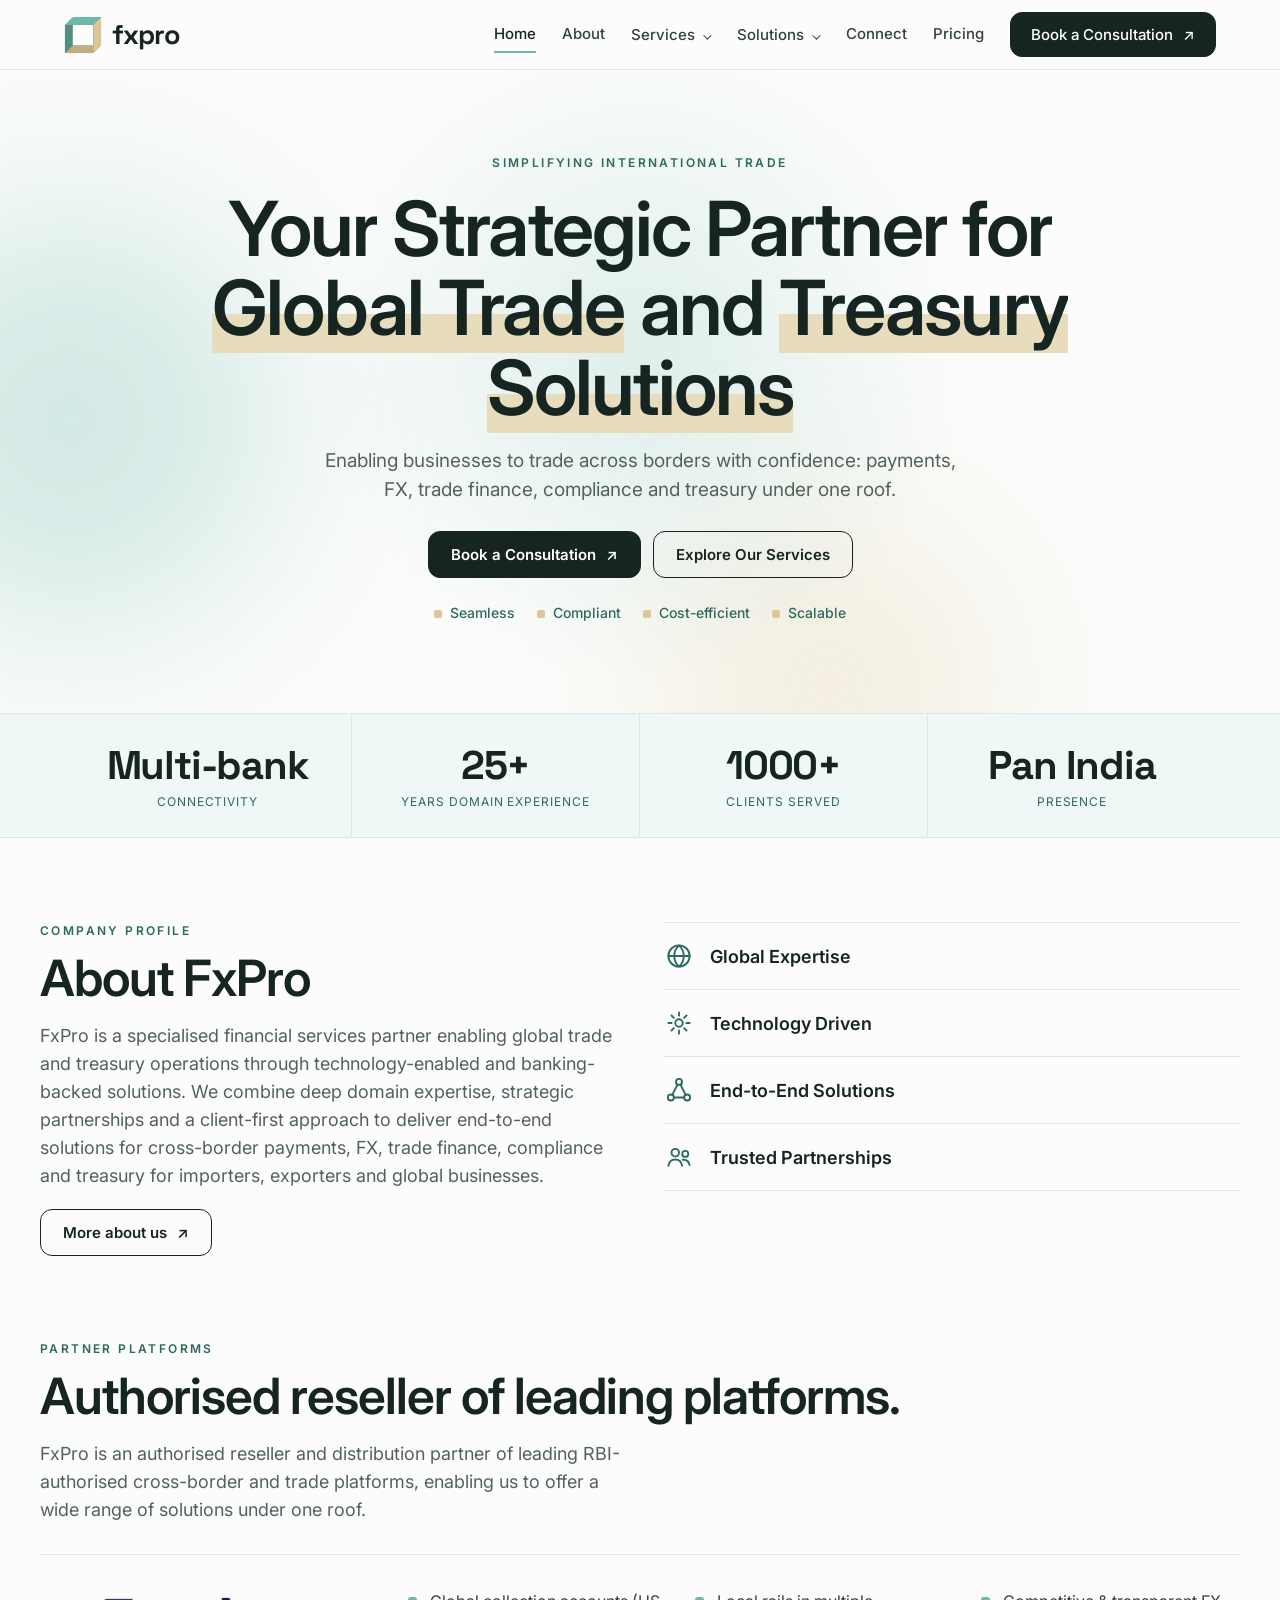
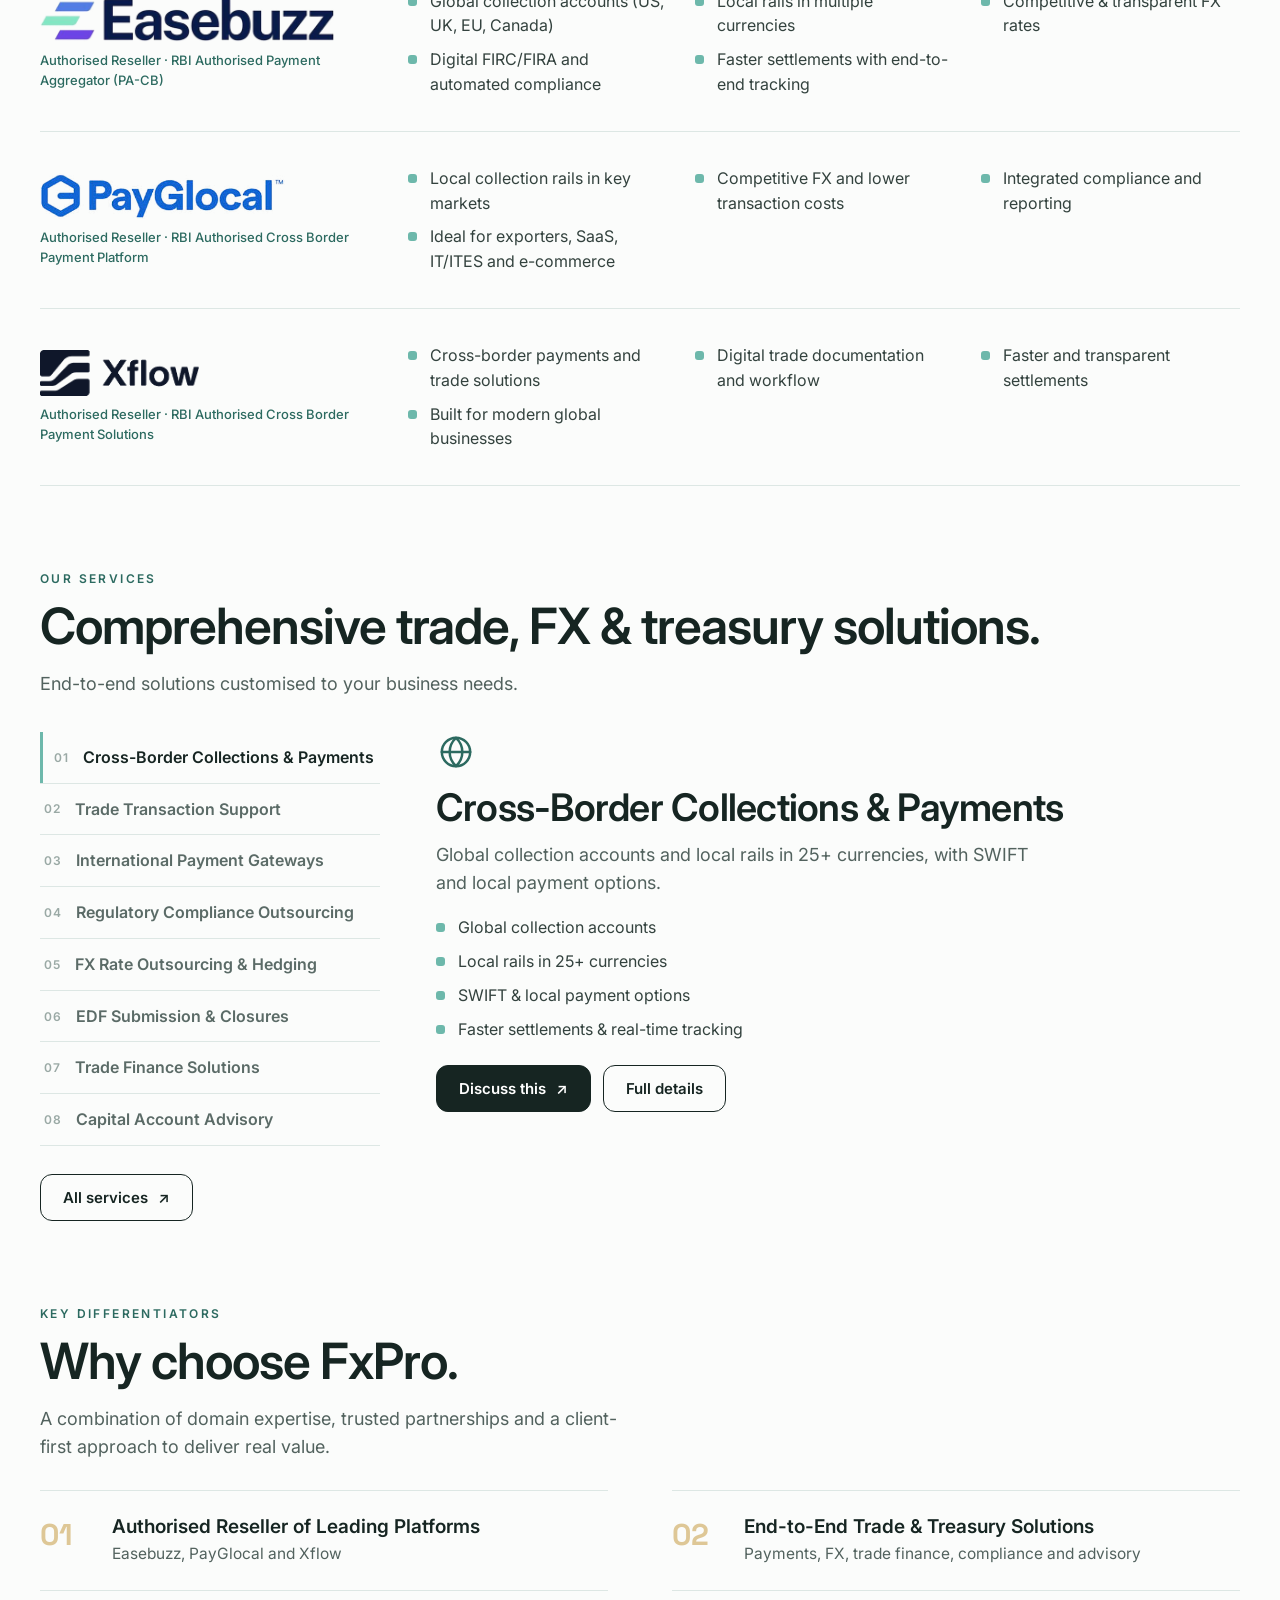
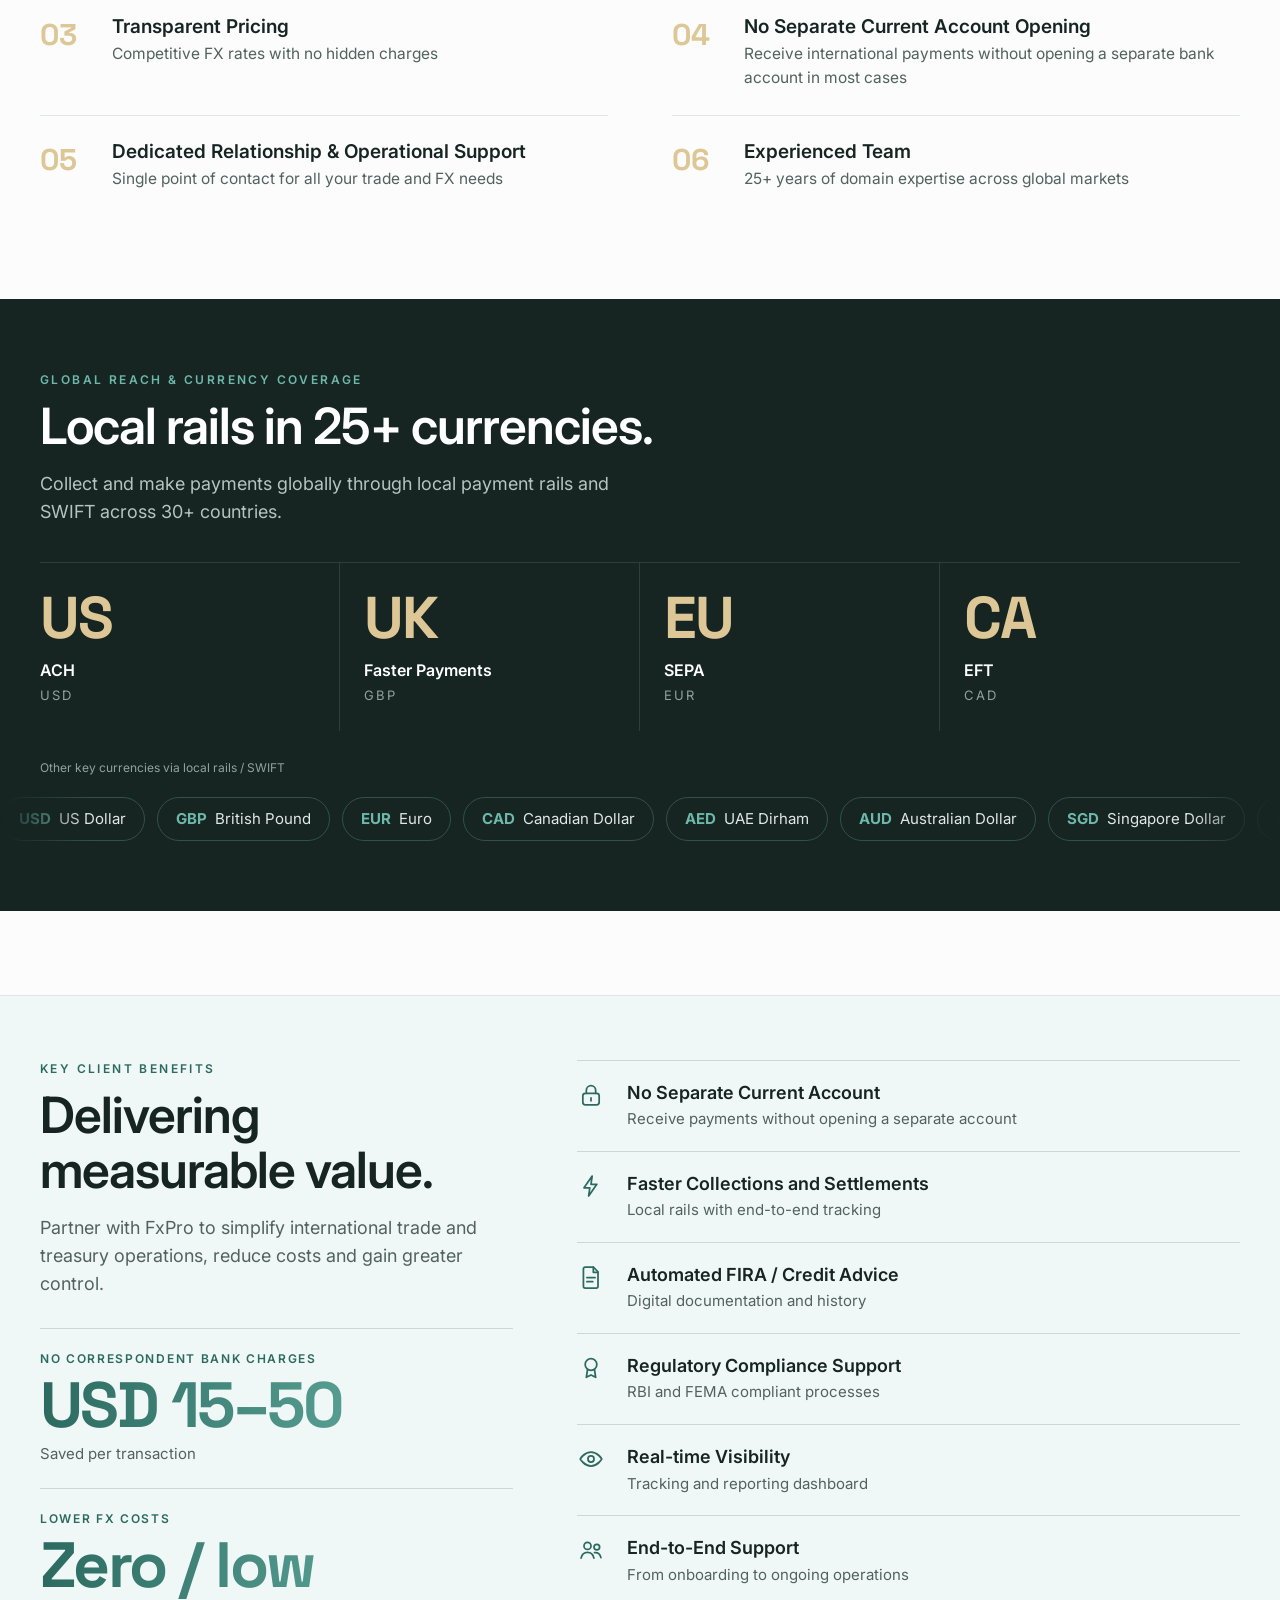
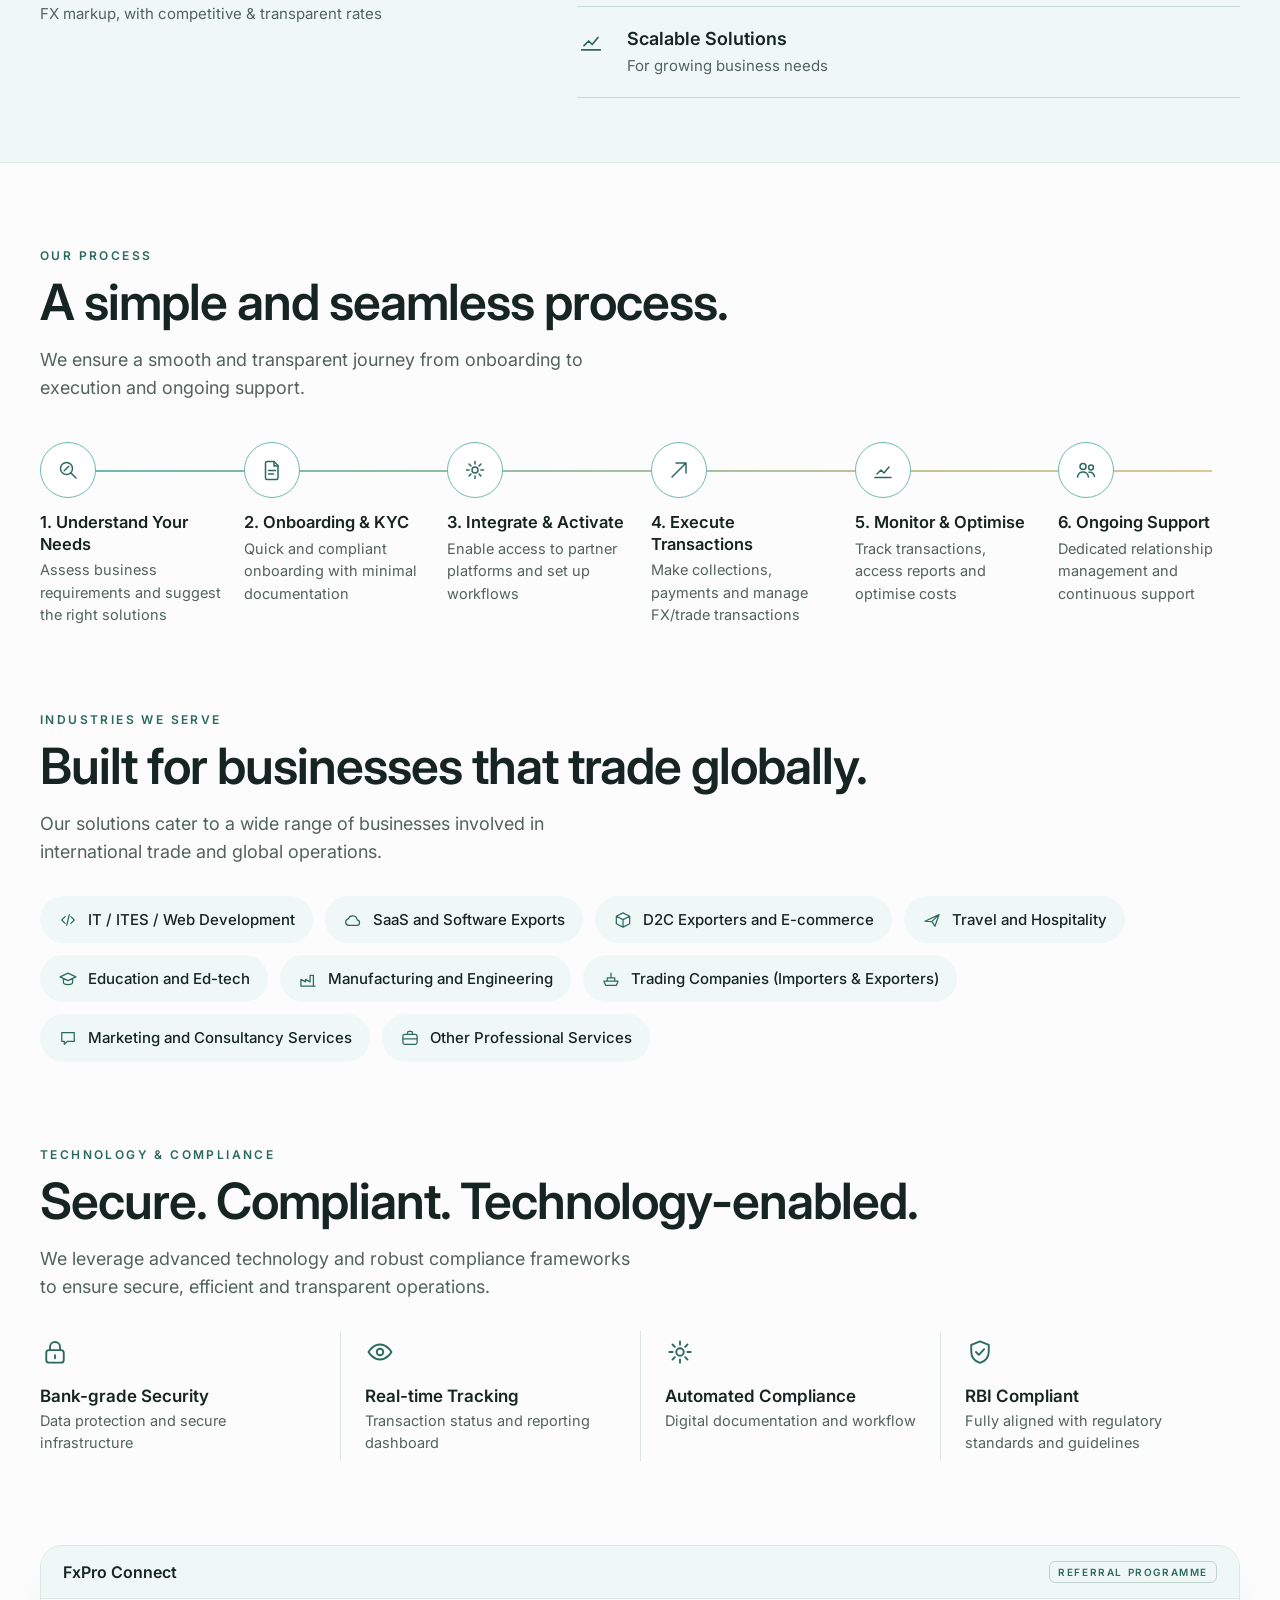
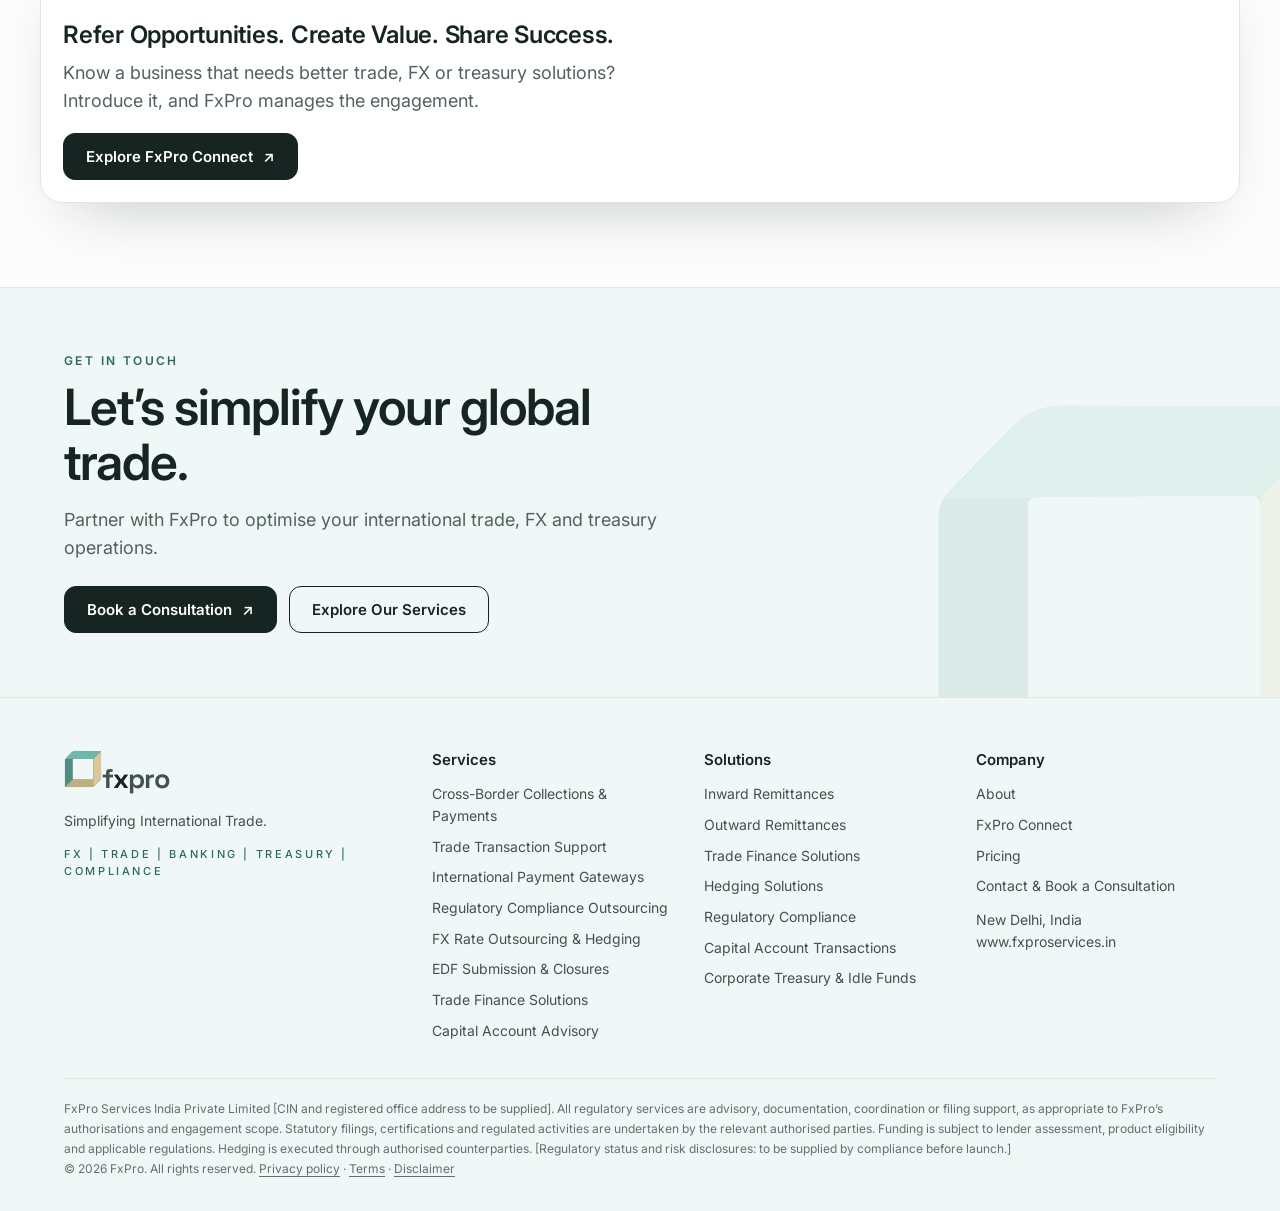
==== commit ebdffbba: "Rename FxPro-website (4).html to index.html" ====
--- a/index.html
+++ b/index.html
@@ -4,3973 +4,489 @@
 <meta charset="utf-8">
 <meta name="viewport" content="width=device-width, initial-scale=1, viewport-fit=cover">
 <meta name="color-scheme" content="light">
-<meta name="description" content="FxPro: Specialist cross-border banking, trade finance and treasury advisory platform for businesses engaged in international trade.">
-<title>FxPro | Global Trade. Smarter Banking. Optimised Treasury.</title>
+<meta name="description" content="FxPro: cross-border payments, FX, trade finance, compliance and treasury solutions for importers, exporters and global businesses.">
+<title>FxPro | Your Strategic Partner for Global Trade and Treasury Solutions</title>
 <meta name="theme-color" content="#FBFCFB">
 <meta property="og:type" content="website">
-<meta property="og:title" content="FxPro | Global Trade. Smarter Banking. Optimised Treasury.">
-<meta property="og:description" content="FxPro: Specialist cross-border banking, trade finance and treasury advisory platform for businesses engaged in international trade.">
+<meta property="og:title" content="FxPro | Your Strategic Partner for Global Trade and Treasury Solutions">
+<meta property="og:description" content="FxPro: cross-border payments, FX, trade finance, compliance and treasury solutions for importers, exporters and global businesses.">
 <meta name="twitter:card" content="summary">
 <link rel="icon" type="image/svg+xml" href="data:image/svg+xml,%3Csvg%20xmlns=%22http://www.w3.org/2000/svg%22%20viewBox=%22-2%20-2%20104%20104%22%20fill=%22none%22%20aria-hidden=%22true%22%3E%3Cdefs%3E%3CclipPath%20id=%22rcfav%22%3E%3Cpath%20d=%22M17.67%205.38%20Q22.90%200.00%2030.40%200.05%20L96.60%200.47%20Q100.00%200.49%20100.00%203.89%20L100.00%2074.04%20Q100.00%2077.64%2097.47%2080.21%20L82.53%2095.37%20Q77.97%20100.00%2071.47%20100.00%20L3.20%20100.00%20Q0.00%20100.00%200.00%2096.80%20L0.00%2027.19%20Q0.00%2023.59%202.51%2021.00%20Z%20M21.66%2076.27%20Q21.66%2078.87%2024.26%2078.85%20L75.37%2078.40%20Q77.97%2078.38%2077.97%2075.78%20L77.97%2024.47%20Q77.97%2021.87%2075.37%2021.88%20L24.26%2022.10%20Q21.66%2022.11%2021.66%2024.71%20Z%20%22/%3E%3C/clipPath%3E%3C/defs%3E%3Cg%20clip-path=%22url(%23rcfav)%22%3E%3Crect%20x=%22-2%22%20y=%22-2%22%20width=%22104%22%20height=%22104%22%20fill=%22%23538c82%22/%3E%3Cpolygon%20points=%220.0,23.6%2021.7,22.1%2021.7,78.9%200.0,100.0%22%20fill=%22%23538c82%22/%3E%3Cpolygon%20points=%2221.7,78.9%2078.0,78.4%2078.0,100.0%200.6,100.0%22%20fill=%22%23c2ad80%22/%3E%3Cpolygon%20points=%22100.0,0.5%20100.0,77.6%2078.0,100.0%2078.0,21.9%22%20fill=%22%23dec796%22/%3E%3Cpolygon%20points=%2222.9,0.0%20100.0,0.5%2078.0,21.9%201.9,22.4%22%20fill=%22%236DB8AB%22/%3E%3C/g%3E%3C/svg%3E">
-<link href="https://fonts.googleapis.com/css2?family=Inter:wght@400;500;600;700&family=Space+Grotesk:wght@600;700&display=swap" rel="stylesheet">
+<link href="https://fonts.googleapis.com/css2?family=Inter:wght@400;500;600;700&family=Space+Grotesk:wght@700&display=swap" rel="stylesheet">
 <style>
-/* ---- CORE BRAND TOKENS (PRESERVED EXACTLY) ---- */
-:root {
-  --ink: #162522;
-  --teal: #6DB8AB;
-  --tealD: #538C82;
-  --tx: #2C6A60;
-  --gold: #DEC796;
-  --goldD: #B5985A;
-  --tint: #F0F8F7;
-  --bg: #FBFCFB;
-  --line: #DDE7E4;
-  --mut: #52625E;
-  --x: var(--ink);
-  --serif: 'Inter', system-ui, -apple-system, sans-serif;
-  --ease: cubic-bezier(.22, .61, .36, 1);
-  --spring: cubic-bezier(.34, 1.56, .64, 1);
-  color-scheme: light;
-  box-sizing: border-box;
-  padding-top: env(safe-area-inset-top, 0px);
-  padding-bottom: env(safe-area-inset-bottom, 0px);
+:root{--ink:#162522;--teal:#6DB8AB;--tealD:#538C82;--tx:#2C6A60;--gold:#DEC796;--goldD:#B5985A;--tint:#F0F8F7;--bg:#FBFCFB;--line:#DDE7E4;--mut:#52625E;--x:var(--ink);--serif:'Inter',system-ui,sans-serif;color-scheme:light;box-sizing:border-box;padding-top:env(safe-area-inset-top,0px);padding-bottom:env(safe-area-inset-bottom,0px)}
+html{scroll-padding-top:calc(88px + env(safe-area-inset-top,0px));scroll-behavior:smooth}
+*,*:before,*:after{box-sizing:inherit}
+body{margin:0;background:var(--bg);color:var(--ink);font-family:'Inter',system-ui,sans-serif;line-height:1.55;-webkit-font-smoothing:antialiased}
+h1,h2,h3,h4,.sf{font-family:var(--serif)}
+.sg{font-family:'Inter',system-ui,sans-serif}
+a{color:inherit}
+.w{max-width:1200px;margin:0 auto;padding:0 24px}
+.hd{position:sticky;top:env(safe-area-inset-top,0px);z-index:30;background:rgba(251,252,251,.94);backdrop-filter:blur(10px);border-bottom:1px solid var(--line)}
+.nav{display:flex;align-items:center;justify-content:space-between;gap:16px;padding:12px 24px;max-width:1200px;margin:0 auto}
+.brand{display:flex;align-items:center;gap:10px;text-decoration:none}
+.brand svg{width:38px;height:38px}
+.lg{font:700 27px 'Space Grotesk',sans-serif;letter-spacing:-.04em}.lg i{font-style:normal;color:var(--x)}
+.links{display:flex;align-items:center;gap:26px}
+.links a{text-decoration:none;font-size:15px;font-weight:500;color:#33423E;padding:6px 0;border-bottom:2px solid transparent}
+.links a:hover{color:var(--tx)}.links a.on{color:var(--ink);border-color:var(--teal)}
+.links a.btn{color:#fff;padding:12px 20px;border:1.5px solid var(--ink)}.links a.btn:hover{color:#fff}
+.burger{display:none;background:none;border:1.5px solid var(--ink);border-radius:10px;padding:9px 11px;cursor:pointer}
+.burger span{display:block;width:18px;height:2px;background:var(--ink);margin:4px 0}
+.btn{display:inline-flex;align-items:center;justify-content:center;gap:10px;padding:13px 22px;border-radius:12px;font:600 15px 'Inter',sans-serif;text-decoration:none;border:1.5px solid var(--ink);cursor:pointer;background:none;color:var(--ink);transition:background .15s,color .15s,border-color .15s}
+.b1{background:var(--ink);color:#fff}.b3{background:var(--teal);border-color:var(--teal)}
+.b1:hover{border-color:var(--tx)}.b3:hover{border-color:var(--teal)}
+:focus-visible{outline:3px solid var(--tx);outline-offset:2px}
+.eb{font-size:12px;font-weight:600;letter-spacing:.2em;color:var(--tx);text-transform:uppercase}
+.h1{font-size:clamp(36px,4.8vw,62px);line-height:1.05;letter-spacing:-.025em;font-weight:600;margin:16px 0 18px}
+.h2{font-size:clamp(30px,4vw,50px);line-height:1.1;letter-spacing:-.02em;font-weight:600;margin:10px 0 0}
+.h3{font-size:24px;letter-spacing:-.01em;line-height:1.18;font-weight:600;margin:0}
+.em{background:linear-gradient(transparent 58%,#E7DCBB 58%)}
+.lead{font-size:18px;color:var(--mut);max-width:600px;margin:0 0 24px}
+.row{display:flex;flex-wrap:wrap;gap:12px}
+.sec{padding:84px 0 0}
+.hero{display:grid;grid-template-columns:repeat(auto-fit,minmax(min(100%,360px),1fr));gap:48px;align-items:start;padding:44px 0 56px}
+.pills{display:flex;flex-wrap:wrap;gap:8px 22px;margin-top:26px;font:500 14px 'Inter',sans-serif;color:var(--tx)}
+.pills span:before{content:'';display:inline-block;width:8px;height:8px;border-radius:2px;background:var(--gold);margin-right:8px}
+.card{background:#fff;border:1px solid var(--line);border-radius:22px;box-shadow:0 30px 60px -36px rgba(22,37,34,.3);overflow:hidden}
+.ch{display:flex;justify-content:space-between;align-items:center;padding:15px 22px;background:var(--tint);border-bottom:1px solid var(--line);font:600 16px 'Inter',sans-serif}
+.tag{font-size:10px;letter-spacing:.16em;border:1px solid #BFD3CE;border-radius:6px;padding:4px 8px;color:var(--tx)}
+.cb{padding:22px}
+.fld{display:grid;gap:6px;font-size:13px;font-weight:600;color:#33423E}
+.in{width:100%;border:1.5px solid #C9D8D3;border-radius:12px;padding:12px 14px;background:#fff;font:400 15px 'Inter',sans-serif;color:var(--ink)}
+.in.bad{border-color:#B03A2E}.err{color:#B03A2E;font-size:12px;font-weight:500}
+.g2{display:grid;grid-template-columns:repeat(auto-fit,minmax(130px,1fr));gap:12px}
+.opt{border:1px solid var(--line);border-radius:14px;padding:12px;display:grid;gap:8px;background:#FBFDFC}
+.opt b{font:600 14px 'Inter',sans-serif}
+.res{margin-top:14px;display:grid;gap:11px}
+.rr{display:grid;gap:6px;font-size:14px}.rr .t{display:flex;justify-content:space-between;gap:8px;font-weight:600}
+.bar{height:8px;border-radius:8px;background:#E4ECEA;overflow:hidden}.bar i{display:block;height:100%;background:#BCCAC6;border-radius:8px;transition:width .35s}
+.rr.best .bar i{background:var(--teal)}.rr.best .t span:first-child:after{content:'LOWEST';font-size:10px;letter-spacing:.14em;background:var(--gold);border-radius:5px;padding:2px 6px;margin-left:8px}
+.note{font-size:12px;color:#6D7F7A;margin-top:10px}
+.strip{background:var(--tint);border-top:1px solid var(--line);border-bottom:1px solid var(--line)}
+.strip .w{display:grid;grid-template-columns:repeat(auto-fit,minmax(170px,1fr));gap:0}
+.strip a{padding:20px 18px;border-right:1px solid var(--line);font:600 14px/1.3 'Inter',sans-serif;text-decoration:none;display:flex;gap:10px;align-items:flex-start}
+.strip a:last-child{border-right:0}.strip a:hover{background:#fff}
+.strip small{display:block;font:500 11px 'Inter',sans-serif;color:var(--tx);letter-spacing:.14em;margin-bottom:4px}
+.head{display:flex;flex-wrap:wrap;align-items:end;justify-content:space-between;gap:20px;margin-bottom:34px}
+.grid{display:grid;grid-template-columns:repeat(auto-fit,minmax(min(100%,260px),1fr));gap:20px}
+.pil{background:#fff;border:1px solid var(--line);border-radius:20px;padding:26px;display:grid;gap:10px;align-content:start}
+.pil p{margin:0;color:var(--mut);font-size:16px}
+.num{font:600 13px 'Inter',sans-serif;color:#7C8E89;letter-spacing:.08em}
+.sv{background:#fff;border:1px solid var(--line);border-radius:20px;padding:24px;display:flex;flex-direction:column;gap:10px;min-height:220px;text-decoration:none;transition:border-color .15s,box-shadow .15s,transform .15s}
+.sv:hover{border-color:var(--teal);box-shadow:0 16px 40px -26px rgba(44,106,96,.55);transform:translateY(-2px)}
+.sv p{margin:0;color:var(--mut);font-size:16px;flex:1}
+.go{font-weight:600;font-size:14px;color:var(--tx);display:flex;justify-content:space-between;border-top:1px solid #E6EEEC;padding-top:14px;margin-top:6px}
+.sv.dk{background:var(--tint);border-color:#CFE3DF}
+.two{display:grid;grid-template-columns:repeat(auto-fit,minmax(min(100%,340px),1fr));gap:48px;align-items:start}
+.step{display:grid;grid-template-columns:54px 1fr;gap:14px;padding:20px 0;border-top:1px solid var(--line)}
+.step b{font:600 22px 'Inter',sans-serif;color:var(--tx);letter-spacing:-.03em}.step h3{margin:0 0 4px;font-size:22px}.step p{margin:0;color:var(--mut);font-size:16px}
+.ind{display:flex;flex-wrap:wrap;gap:12px;margin-top:24px}.ind span{background:#fff;border:1px solid var(--line);border-radius:999px;padding:10px 18px;font-weight:500;font-size:15px}
+.ul{margin:0;padding:0;list-style:none;display:grid;gap:9px}.ul li{padding-left:22px;position:relative;font-size:16px;color:#33423E}.ul li:before{content:'';position:absolute;left:0;top:8px;width:9px;height:9px;border-radius:3px;background:var(--teal)}
+.ul.c2{grid-template-columns:repeat(auto-fit,minmax(min(100%,300px),1fr));column-gap:28px}
+.cta{margin-top:84px;background:var(--tint);border-top:1px solid var(--line);padding:64px 0}
+.cta .h2{max-width:660px}
+.crumb{font-size:13px;color:#7C8E89;margin-bottom:12px}.crumb a{text-decoration:none}.crumb a:hover{color:var(--tx)}
+.ph{padding:44px 0 0}
+.chips{display:flex;flex-wrap:wrap;gap:10px;margin:0 0 28px}
+.chip{border:1.5px solid var(--line);background:#fff;border-radius:999px;padding:9px 16px;font:500 14px 'Inter',sans-serif;cursor:pointer;text-decoration:none;color:var(--ink)}.chip:hover,.chip.on{background:var(--ink);color:#fff;border-color:var(--ink)}
+.svb{display:grid;grid-template-columns:repeat(auto-fit,minmax(min(100%,340px),1fr));gap:36px;padding:44px 0;border-top:1px solid var(--line)}
+.fn{font-size:13px;color:#6D7F7A;border-left:3px solid var(--gold);padding-left:14px;margin-top:16px}
+.tbl{width:100%;border-collapse:collapse;background:#fff;font-size:15px;min-width:520px}.tw{overflow-x:auto;border:1px solid var(--line);border-radius:16px}
+.tbl th{background:var(--tint);text-align:left;padding:14px 18px;font:600 15px 'Inter',sans-serif}.tbl td{padding:14px 18px;border-top:1px solid #E6EEEC;vertical-align:top}.tbl td:first-child{font-weight:600}
+.edge{display:grid;grid-template-columns:repeat(auto-fit,minmax(190px,1fr));border:1px solid var(--line);border-radius:20px;overflow:hidden;background:#fff}
+.edge div{padding:24px;border-right:1px solid #E6EEEC}.edge div:last-child{border-right:0}
+.edge b{font:700 13px 'Inter',sans-serif;letter-spacing:.18em;color:var(--tx)}.edge p{margin:8px 0 0;font-size:16px;color:var(--mut)}
+.form{display:grid;gap:16px}.f2{display:grid;grid-template-columns:repeat(auto-fit,minmax(200px,1fr));gap:16px}
+.ok{background:var(--tint);border:1px solid #CFE3DF;border-radius:16px;padding:22px}
+.pre{white-space:pre-wrap;background:#fff;border:1px solid var(--line);border-radius:12px;padding:14px;font-size:14px;margin:14px 0}
+.ft{background:var(--tint);border-top:1px solid var(--line);color:#41524E;font-size:14px;margin-top:0}.fc{display:grid;grid-template-columns:1.4fr repeat(3,1fr);gap:32px;padding:52px 0 28px}
+@media(max-width:860px){.fc{grid-template-columns:1fr 1fr}}
+.fc h4{margin:0 0 14px;font:600 15px 'Inter',sans-serif;color:var(--ink)}.fc a{display:block;color:#41524E;text-decoration:none;margin:0 0 9px}.fc a:hover{color:var(--tx)}
+.lgl{border-top:1px solid var(--line);padding:20px 0 calc(32px + env(safe-area-inset-bottom,0px));font-size:12px;line-height:1.65;color:#5F716C}
+@media(max-width:860px){.burger{display:block}.links{display:none;position:absolute;left:0;right:0;top:100%;flex-direction:column;align-items:stretch;gap:0;background:var(--bg);border-bottom:1px solid var(--line);padding:8px 24px 20px}.links.open{display:flex}.links a{padding:14px 0;border-bottom:1px solid var(--line)}.links a.btn{margin-top:14px;border:1.5px solid var(--ink)}.sec{padding-top:60px}.strip a{border-right:0;border-bottom:1px solid var(--line)}}
+@media(prefers-reduced-motion:reduce){*{transition:none!important;scroll-behavior:auto!important}}
+
+/* ---- motion and polish ---- */
+:root{--ease:cubic-bezier(.22,.61,.36,1);--spring:cubic-bezier(.34,1.56,.64,1)}
+.btn{position:relative;overflow:hidden;isolation:isolate;transition:border-color .3s,color .3s,transform .25s var(--ease),box-shadow .3s}
+.btn:before{content:'';position:absolute;inset:0;transform:translateY(102%);transition:transform .45s var(--ease);z-index:-1}
+.b1:before{background:var(--tx)}.b2:before{background:var(--tint)}.b3:before{background:#fff}
+.btn:hover:before{transform:none}.btn:hover{box-shadow:0 12px 24px -16px rgba(22,37,34,.55)}.btn:active{transform:scale(.97)}
+.btn span[aria-hidden]{display:inline-block;transition:transform .35s var(--ease)}.btn:hover span[aria-hidden]{transform:translate(3px,-3px)}
+.skip{position:fixed;left:16px;top:-60px;z-index:200;background:var(--ink);color:#fff;padding:10px 16px;border-radius:10px;text-decoration:none;transition:top .2s}.skip:focus{top:12px}
+.prog{position:fixed;left:0;top:0;height:3px;width:100%;transform-origin:0 50%;transform:scaleX(0);background:linear-gradient(90deg,var(--teal),var(--gold));z-index:80;pointer-events:none}
+.hd{transition:box-shadow .3s var(--ease),background .3s}.hd.sc{box-shadow:0 12px 30px -24px rgba(22,37,34,.5);background:rgba(251,252,251,.98)}
+.nav{transition:padding .3s var(--ease)}.hd.sc .nav{padding-top:7px;padding-bottom:7px}
+.brand svg{transition:transform .6s var(--spring)}.brand:hover svg{transform:rotate(-10deg) scale(1.1)}
+.links>a:not(.btn),.dd>a{position:relative}.links>a:not(.btn):after,.dd>a:before{content:'';position:absolute;left:0;right:0;bottom:-2px;height:2px;background:var(--teal);transform:scaleX(0);transform-origin:0 50%;transition:transform .35s var(--ease)}
+.links>a:not(.btn):hover:after,.dd:hover>a:before{transform:scaleX(1)}.links a.on{border-color:transparent}.links a.on:after{transform:scaleX(1)!important}
+.dd{position:relative}.dd>a{padding-right:2px}.dd>a span.cv{display:inline-block;width:6px;height:6px;border-right:1.6px solid currentColor;border-bottom:1.6px solid currentColor;transform:rotate(45deg) translateY(-2px);margin-left:8px;transition:transform .3s var(--ease)}
+.dd:hover .cv,.dd.open .cv{transform:rotate(-135deg) translateY(-1px)}
+.dm{position:absolute;top:100%;left:-18px;min-width:360px;padding:10px;background:#fff;border:1px solid var(--line);border-radius:18px;box-shadow:0 34px 60px -28px rgba(22,37,34,.45);opacity:0;visibility:hidden;transform:translateY(12px);transition:opacity .25s var(--ease),transform .25s var(--ease),visibility .25s;z-index:5}
+.dd:hover .dm,.dd:focus-within .dm,.dd.open .dm{opacity:1;visibility:visible;transform:none}
+.links .dm a{display:block;padding:10px 14px;border-radius:10px;border:0;font-size:14.5px;color:var(--ink);position:relative;transition:background .2s,padding-left .25s var(--ease)}
+.links .dm a:after{display:none}.links .dm a:hover{background:var(--tint);padding-left:20px;color:var(--ink)}.links .dm a small{display:block;font-size:12px;color:var(--mut);font-weight:400}
+#app{transition:opacity .25s var(--ease),transform .25s var(--ease);outline:0}#app.out{opacity:0;transform:translateY(12px)}
+.js .rv{opacity:0;transform:translateY(28px);transition:opacity .9s var(--ease),transform .9s var(--ease);transition-delay:calc(var(--i,0)*80ms)}.js .rv.vis{opacity:1;transform:none}
+.js .hero .a{opacity:0;animation:up 1s var(--ease) forwards;animation-delay:calc(var(--d,0)*120ms + 220ms)}.intro-on .hero .a{animation-delay:calc(var(--d,0)*120ms + 1000ms)}
+@keyframes up{from{opacity:0;transform:translateY(26px)}to{opacity:1;transform:none}}
+.wd{display:inline-block;overflow:hidden;vertical-align:top;padding-bottom:.16em;margin-bottom:-.16em}.wd>span{display:inline-block;transform:translateY(118%);animation:wup 1.05s var(--ease) forwards;animation-delay:calc(var(--w)*85ms + 260ms)}.intro-on .wd>span{animation-delay:calc(var(--w)*85ms + 1050ms)}
+@keyframes wup{to{transform:none}}
+.herow{position:relative;overflow:hidden}.herow .hero{position:relative;z-index:1}
+.hbg{position:absolute;right:-90px;top:-60px;width:560px;opacity:.14;pointer-events:none;transform:translate(calc(var(--px,0)*-18px),calc(var(--py,0)*-12px));transition:transform .6s var(--ease)}
+.hbg svg{width:100%;height:auto;display:block;animation:fl 12s ease-in-out infinite}@keyframes fl{50%{transform:translateY(-20px) rotate(2deg)}}
+.blob{position:absolute;border-radius:50%;filter:blur(90px);opacity:.28;pointer-events:none;animation:dr2 15s ease-in-out infinite alternate}.b-a{width:420px;height:420px;background:var(--teal);left:-140px;top:140px}.b-b{width:340px;height:340px;background:var(--gold);right:22%;bottom:-140px;animation-delay:-7s}@keyframes dr2{to{transform:translate(50px,-36px)}}
+.cta{position:relative;overflow:hidden}.cta .w{position:relative;z-index:1}.hbg.cb2{right:-80px;top:auto;bottom:-130px;width:430px;opacity:.12}
+.pil,.sv,.card.sp{position:relative}
+.sv:before,.pil:before{content:'';position:absolute;inset:0;border-radius:inherit;background:radial-gradient(380px circle at var(--mx,50%) var(--my,0),rgba(109,184,171,.17),transparent 58%);opacity:0;transition:opacity .35s;pointer-events:none}
+.sv:hover:before,.pil:hover:before{opacity:1}
+.pil{transition:transform .4s var(--ease),border-color .3s,box-shadow .4s}.pil:hover{transform:translateY(-4px);border-color:#BFD9D3;box-shadow:0 22px 44px -30px rgba(44,106,96,.5)}
+.sv{transition:transform .4s var(--ease),border-color .3s,box-shadow .4s}.sv:hover{transform:translateY(-5px)}
+.go span[aria-hidden]{display:inline-block;transition:transform .35s var(--ease)}.sv:hover .go span[aria-hidden]{transform:translate(4px,-4px)}
+.strip a{transition:background .3s,padding-left .35s var(--ease)}.strip a:hover{padding-left:26px}
+.pill{display:inline-block;background:#fff;border:1px solid var(--line);border-radius:999px;padding:11px 20px;font-weight:500;font-size:15px;text-decoration:none;white-space:nowrap;transition:background .25s,color .25s,border-color .25s,transform .3s var(--ease)}.pill:hover{background:var(--ink);color:#fff;border-color:var(--ink);transform:translateY(-2px)}
+.mq{overflow:hidden;-webkit-mask-image:linear-gradient(90deg,transparent,#000 7%,#000 93%,transparent);mask-image:linear-gradient(90deg,transparent,#000 7%,#000 93%,transparent)}
+.mq>div{display:flex;gap:12px;width:max-content;animation:mq 46s linear infinite;padding:6px 0}.mq:hover>div{animation-play-state:paused}@keyframes mq{to{transform:translateX(-50%)}}
+.step{position:relative}.step:before{content:'';position:absolute;left:0;top:-1px;height:1px;width:0;background:var(--teal);transition:width 1.1s var(--ease) .15s}.step.vis:before{width:100%}
+.chips.stick{position:sticky;top:calc(64px + env(safe-area-inset-top,0px));z-index:20;background:rgba(251,252,251,.94);backdrop-filter:blur(8px);padding:10px 0;margin-top:20px;margin-bottom:0}
+.chip{transition:background .25s,color .25s,border-color .25s,transform .25s var(--ease)}.chip:hover{transform:translateY(-1px)}
+.in{transition:border-color .2s,box-shadow .25s}.in:focus{border-color:var(--tx);box-shadow:0 0 0 4px rgba(109,184,171,.28);outline:0}
+.chip.sm{padding:7px 14px;font-size:13px}
+.ld{pointer-events:none;opacity:.9}.spin{display:inline-block;width:16px;height:16px;border:2px solid rgba(255,255,255,.45);border-top-color:#fff;border-radius:50%;animation:sp .7s linear infinite}@keyframes sp{to{transform:rotate(360deg)}}
+.ck{display:block;margin-bottom:10px}.ck circle{stroke-dasharray:126;stroke-dashoffset:126;animation:dr .8s var(--ease) forwards}.ck path{stroke-dasharray:32;stroke-dashoffset:32;animation:dr .55s .5s var(--ease) forwards}@keyframes dr{to{stroke-dashoffset:0}}
+.toast{position:fixed;left:50%;bottom:30px;transform:translate(-50%,24px);background:var(--ink);color:#fff;padding:12px 20px;border-radius:12px;font-size:14px;font-weight:500;opacity:0;pointer-events:none;transition:opacity .3s,transform .4s var(--spring);z-index:120}.toast.on{opacity:1;transform:translate(-50%,0)}
+.top{position:fixed;right:22px;bottom:calc(22px + env(safe-area-inset-bottom,0px));width:48px;height:48px;border-radius:50%;background:var(--ink);color:#fff;border:0;cursor:pointer;opacity:0;pointer-events:none;transform:translateY(14px);transition:opacity .3s,transform .4s var(--ease),background .25s;z-index:70;display:flex;align-items:center;justify-content:center}.top.on{opacity:1;pointer-events:auto;transform:none}.top:hover{background:var(--tx)}
+.intro{position:fixed;inset:0;z-index:150;background:#fff;display:flex;flex-direction:column;align-items:center;justify-content:center;gap:14px;animation:cur 1.35s var(--ease) forwards}.intro svg{width:88px;height:88px;animation:pop .9s var(--spring) both}.intro b{font:700 30px 'Space Grotesk',sans-serif;letter-spacing:-.04em;opacity:0;animation:fi .6s .35s var(--ease) forwards}
+@keyframes cur{0%,70%{transform:none}100%{transform:translateY(-101%)}}@keyframes pop{from{transform:scale(.4) rotate(-14deg);opacity:0}to{transform:none;opacity:1}}@keyframes fi{to{opacity:1}}
+.lgl a{color:inherit;text-decoration:underline;text-underline-offset:3px}.fc a{position:relative;transition:color .2s,padding-left .3s var(--ease)}.fc a:hover{padding-left:6px}
+.pil.sel{display:flex;flex-direction:column;gap:10px}.pil.sel .btn{align-self:flex-start;margin-top:auto}
+.lg-sec h2{font:600 24px 'Inter',system-ui,sans-serif;margin:30px 0 8px}.lg-sec p{color:var(--mut);margin:0 0 10px;max-width:760px}
+@media(max-width:860px){.dm{position:static;opacity:1;visibility:visible;transform:none;box-shadow:none;border:0;padding:0 0 6px 12px;min-width:0;display:none}.dd.open .dm{display:block}.links .dm a{padding:11px 0;border-bottom:1px solid var(--line);border-radius:0}.links .dm a:hover{padding-left:6px}.hbg{width:380px;right:-120px}.chips.stick{top:calc(58px + env(safe-area-inset-top,0px))}}
+@media(prefers-reduced-motion:reduce){.intro{display:none}.mq>div,.blob,.hbg svg{animation:none}.btn:before,.sv:before{transition:none}}
+
+/* ---- services list (image left, text right) ---- */
+.sl{display:grid;grid-template-columns:repeat(auto-fit,minmax(min(100%,460px),1fr));column-gap:48px}
+.sr{display:grid;grid-template-columns:148px 1fr;gap:22px;align-items:start;padding:26px 0;border-top:1px solid var(--line);text-decoration:none;color:inherit}
+.sthumb{width:148px;aspect-ratio:1/1.08;border-radius:22px;overflow:hidden;background:linear-gradient(160deg,var(--tint),#fff);border:1px solid var(--line);display:flex;align-items:center;justify-content:center;transition:transform .4s var(--ease),box-shadow .4s}
+.sthumb img{width:100%;height:100%;object-fit:cover;display:block}
+.sthumb{position:relative;color:var(--tx)}.sthumb svg{width:56px;height:56px}.sthumb em{position:absolute;left:12px;top:10px;font:600 12px 'Inter',sans-serif;font-style:normal;color:#7C8E89;letter-spacing:.08em}
+.ic{width:52px;height:52px;border-radius:14px;background:var(--tint);border:1px solid #CFE3DF;color:var(--tx);display:flex;align-items:center;justify-content:center}
+.flow{margin-top:22px}.fl{display:flex;align-items:center;gap:14px;padding:12px 16px;border:1px solid var(--line);border-radius:14px;background:var(--tint);font:600 16px 'Inter',sans-serif;position:relative}.fl svg{color:var(--tx);flex:none}.fl+.fl{margin-top:22px}.fl+.fl:before{content:'';position:absolute;left:28px;top:-22px;height:22px;width:2px;background:var(--teal)}
+.jr{grid-template-columns:repeat(auto-fit,minmax(min(100%,190px),1fr))}
+.sbody h3{font-size:20px;margin:0 0 8px;transition:color .25s}.sbody p{margin:0;color:var(--mut);font-size:16px}
+.sbody .sub{font-size:14px;font-weight:500;color:#6D7F7A;margin:0 0 8px}.sr:hover .sbody h3{color:var(--tx)}.sr:hover .sthumb{transform:translateY(-3px);box-shadow:0 18px 36px -24px rgba(44,106,96,.55)}
+/* ---- mobile refinements ---- */
+@media(max-width:860px){
+.links.open{max-height:calc(100vh - 70px);max-height:calc(100dvh - 70px);overflow-y:auto;-webkit-overflow-scrolling:touch}
+.in{font-size:16px}
+.edge div{border-right:0;border-bottom:1px solid #E6EEEC}.edge div:last-child{border-bottom:0}
+.two{gap:30px}.head{margin-bottom:24px}
+.chips.stick{flex-wrap:nowrap;overflow-x:auto;scrollbar-width:none;-webkit-overflow-scrolling:touch;margin-left:-24px;margin-right:-24px;padding-left:24px;padding-right:24px}
+.chips.stick::-webkit-scrollbar{display:none}.chips.stick .chip{flex:none;white-space:nowrap}
+.cta{padding:48px 0;margin-top:60px}
+.blob{filter:blur(60px);opacity:.2}.b-b{display:none}
+.hd{-webkit-backdrop-filter:none;backdrop-filter:none;background:rgba(251,252,251,.98)}
 }
-
-html {
-  scroll-padding-top: calc(82px + env(safe-area-inset-top, 0px));
-  scroll-behavior: smooth;
+@media(max-width:560px){
+.w{padding:0 18px}.nav{padding:10px 18px}.links{padding-left:18px;padding-right:18px}
+.hero{padding:28px 0 40px;gap:32px}
+.row .btn{flex:1 1 100%}
+.fc{grid-template-columns:1fr;gap:24px;padding:40px 0 20px}
+.cb{padding:18px}.card .ch{padding:14px 18px}
+.lead{font-size:16.5px}.h3{font-size:21px}
+.step{grid-template-columns:40px 1fr;gap:10px}
+.pil{padding:22px}.sv{min-height:0}
+.chips.stick{margin-left:-18px;margin-right:-18px;padding-left:18px;padding-right:18px}
+.sr{grid-template-columns:104px 1fr;gap:16px;padding:20px 0}.sthumb{width:104px;border-radius:18px}.sthumb svg{width:44px;height:44px}.sthumb em{left:9px;top:8px;font-size:11px}.sbody h3{font-size:17px;margin-bottom:6px}.sbody p{font-size:14.5px}
+.toast{left:16px;right:16px;transform:translateY(24px);text-align:center}.toast.on{transform:none}
+.top{right:16px}
 }
-*, *:before, *:after { box-sizing: inherit; }
-body {
-  margin: 0;
-  background: var(--bg);
-  color: var(--ink);
-  font-family: 'Inter', system-ui, -apple-system, sans-serif;
-  line-height: 1.55;
-  -webkit-font-smoothing: antialiased;
-  -moz-osx-font-smoothing: grayscale;
+
+/* ---- v3 ---- */
+.hx{display:block;text-align:center;max-width:880px;margin:0 auto;padding:84px 0 92px}.hx .h1{font-size:clamp(38px,6.2vw,76px)}.hx .lead{max-width:640px;margin:0 auto 26px;font-size:19px}.hx .row,.hx .pills{justify-content:center}
+.herow:after{content:'';position:absolute;inset:0;background:radial-gradient(520px circle at calc(50% + var(--px,0)*90%) calc(45% + var(--py,0)*90%),rgba(109,184,171,.2),transparent 62%);pointer-events:none}
+.strip .w{grid-template-columns:repeat(4,1fr)}.sti{text-align:center;padding:26px 10px;border-right:1px solid var(--line)}.sti:last-child{border-right:0}.sti b{display:block;font:700 clamp(26px,3.4vw,40px) 'Space Grotesk',sans-serif;letter-spacing:-.03em}.sti b i{font-style:normal}.sti span{display:block;margin-top:2px;font-size:12px;letter-spacing:.08em;text-transform:uppercase;color:var(--tx)}
+.ib{display:inline-flex;color:var(--tx);flex:none}
+.pls{border-bottom:1px solid var(--line)}.pl{display:flex;gap:16px;align-items:center;padding:18px 0;border-top:1px solid var(--line);font:600 18px 'Inter',sans-serif;transition:padding-left .3s var(--ease),color .3s}.pl:hover{padding-left:10px;color:var(--tx)}
+.pr{display:grid;grid-template-columns:minmax(220px,320px) 1fr;gap:20px 48px;align-items:center;padding:34px 0;border-top:1px solid var(--line);transition:background .4s}.pr:last-child{border-bottom:1px solid var(--line)}.pr:hover{background:linear-gradient(90deg,var(--tint),transparent)}
+.lgo{display:flex;align-items:center;gap:12px;font:800 34px 'Inter',sans-serif;letter-spacing:-.04em;transition:transform .4s var(--ease);transform-origin:0 50%}.pr:hover .lgo{transform:scale(1.05)}.lgo svg{width:44px;height:44px;flex:none}.pr .sub{margin:8px 0 0;font-size:13px;font-weight:500;color:var(--tx)}
+.pr .ul{grid-template-columns:repeat(auto-fit,minmax(250px,1fr));column-gap:28px}.mb{display:none}
+.stab{display:grid;grid-template-columns:340px 1fr;gap:56px;margin-top:34px}.stl{display:grid;align-content:start}
+.stb{cursor:pointer;display:flex;gap:14px;align-items:center;width:100%;text-align:left;background:none;border:0;border-bottom:1px solid var(--line);padding:15px 4px;font:600 16px/1.3 'Inter',sans-serif;color:#5b6b67;transition:color .25s,padding-left .3s var(--ease),box-shadow .3s}.stb em{font:600 12px 'Inter';font-style:normal;color:#9aa9a5;letter-spacing:.08em}.stb:hover{color:var(--ink);padding-left:8px}.stb.on{color:var(--ink);padding-left:14px;box-shadow:inset 3px 0 var(--teal)}
+.spn{display:none}.spn.on{display:block;animation:fi2 .55s var(--ease)}@keyframes fi2{from{opacity:0;transform:translateY(14px)}}.spn .ib{margin-bottom:14px}.spn h3{font:600 clamp(26px,3vw,38px)/1.15 'Inter',sans-serif;letter-spacing:-.02em;margin:0 0 12px}.spn .lead{margin-bottom:18px}
+.acc{border-bottom:1px solid var(--line)}.ar{border-top:1px solid var(--line)}
+.ah{width:100%;display:grid;grid-template-columns:64px 1fr 36px;gap:16px;align-items:center;text-align:left;background:none;border:0;padding:26px 0;cursor:pointer;font-family:inherit;color:var(--ink)}
+.an{font:700 15px 'Space Grotesk',sans-serif;color:#9aa9a5;letter-spacing:.06em;transition:color .3s}.ar.open .an,.ah:hover .an{color:var(--tx)}
+.at{display:block;font:600 clamp(20px,2.6vw,30px)/1.2 'Inter',sans-serif;letter-spacing:-.02em;transition:transform .35s var(--ease)}.ah:hover .at{transform:translateX(6px)}.at small{display:block;margin-top:6px;font:400 15.5px/1.5 'Inter',sans-serif;color:var(--mut);letter-spacing:0}
+.ap{width:36px;height:36px;border-radius:50%;border:1.5px solid var(--line);position:relative;transition:background .3s,border-color .3s,color .3s}.ap:before,.ap:after{content:'';position:absolute;left:50%;top:50%;width:12px;height:1.8px;background:currentColor;margin:-.9px 0 0 -6px;transition:transform .4s var(--ease)}.ap:after{transform:rotate(90deg)}.ar.open .ap{background:var(--ink);color:#fff;border-color:var(--ink)}.ar.open .ap:after{transform:rotate(0)}
+.ab{display:grid;grid-template-rows:0fr;transition:grid-template-rows .5s var(--ease)}.ar.open .ab{grid-template-rows:1fr}.ab>div{overflow:hidden;min-height:0}.abi{display:grid;grid-template-columns:1fr 1fr;gap:20px 48px;padding:0 0 34px 80px}.mdp{display:none}
+.nl{display:grid;grid-template-columns:1fr 1fr;column-gap:64px;margin-top:30px}.ni{display:grid;grid-template-columns:60px 1fr;gap:12px;padding:24px 0;border-top:1px solid var(--line)}.nn{font:700 30px 'Space Grotesk',sans-serif;color:var(--gold);transition:color .3s}.ni:hover .nn{color:var(--tx)}.ni b{font:600 19px 'Inter',sans-serif;display:block;margin-bottom:4px}.ni p{margin:0;color:var(--mut);font-size:15.5px}
+.dk2{background:var(--ink);color:#fff;margin-top:84px;padding-bottom:64px;overflow:hidden}.dk2 .eb{color:var(--teal)}.dk2 .lead{color:#B4C5C0}.dk2 .sec{padding-top:72px}
+.rl{display:grid;grid-template-columns:repeat(4,1fr);margin-top:36px;border-top:1px solid #2c3f3a}.rl>div{padding:26px 20px 26px 0;border-right:1px solid #2c3f3a;display:grid;gap:2px}.rl>div+div{padding-left:24px}.rl>div:last-child{border-right:0}.rl strong{font:700 clamp(34px,4.6vw,60px) 'Space Grotesk',sans-serif;color:var(--gold);letter-spacing:-.04em;line-height:1;transition:color .3s,transform .4s var(--spring);transform-origin:0 50%}.rl>div:hover strong{color:var(--teal);transform:scale(1.08)}.rl span{font-weight:600;margin-top:8px}.rl small{color:#8fa39d;font-size:13px;letter-spacing:.14em}
+.cp{white-space:nowrap;border:1px solid #34504a;border-radius:999px;padding:9px 18px;color:#dfe9e6;font-size:15px;transition:background .3s}.cp:hover{background:#1f3530}.cp b{color:var(--teal);margin-right:8px}
+.bnd{background:var(--tint);border-block:1px solid var(--line);margin-top:84px;padding-bottom:64px}.bnd .sec{padding-top:64px}.bi{display:grid;grid-template-columns:34px 1fr;gap:14px}.bi b{font:600 17px/1.3 'Inter',sans-serif;display:block}.bi p{margin:4px 0 0;font-size:15px;color:var(--mut)}.bi .ib{transition:transform .4s var(--spring)}.bi:hover .ib{transform:scale(1.2) rotate(-6deg)}
+.ts{position:relative}.ts .no{width:56px;height:56px;border-radius:50%;background:#fff;border:1.5px solid var(--teal);color:var(--tx);display:flex;align-items:center;justify-content:center;position:relative;z-index:1;transition:background .3s,color .3s,transform .4s var(--spring)}.ts:hover .no{background:var(--tx);color:#fff;transform:scale(1.12)}.ts b{display:block;margin:14px 0 4px;font:600 16.5px/1.3 'Inter',sans-serif}.ts p{margin:0;font-size:14.5px;color:var(--mut)}
+.ig{display:flex;flex-wrap:wrap;gap:12px;margin-top:30px}.ch2{display:inline-flex;align-items:center;gap:10px;padding:12px 18px;border-radius:999px;background:var(--tint);font-weight:500;font-size:15px;transition:background .3s,color .3s,transform .35s var(--spring)}.ch2 .ib{transition:color .3s}.ch2:hover{background:var(--ink);color:#fff;transform:translateY(-3px)}.ch2:hover .ib{color:var(--teal)}
+.tc{display:grid;grid-template-columns:repeat(4,1fr);margin-top:30px}.tc>div{padding:6px 24px;border-left:1px solid var(--line)}.tc>div:first-child{border-left:0;padding-left:0}.tc b{display:block;margin:12px 0 4px;font:600 17px 'Inter',sans-serif}.tc p{margin:0;font-size:14.5px;color:var(--mut)}
+.pc{background:#fff;border:1px solid var(--line);border-radius:18px;padding:18px;display:grid;gap:3px;font-size:14.5px}.pc b{font-size:17px}.pc span{color:var(--tx);font-weight:500;margin-bottom:6px}.pc a{text-decoration:none;color:var(--ink);word-break:break-all}.pc a:hover{color:var(--tx)}
+.hs{display:grid;grid-template-columns:repeat(auto-fit,minmax(min(100%,290px),1fr));gap:16px}.pp{margin-top:24px;grid-template-columns:1fr}.hs>*{opacity:1!important;transform:none!important}
+@media(min-width:861px){.bg3{grid-template-columns:repeat(3,1fr);gap:34px 40px}.tm{grid-template-columns:repeat(6,1fr);gap:22px;position:relative}.tm:before{content:'';position:absolute;left:28px;right:28px;top:28px;height:2px;background:linear-gradient(90deg,var(--teal),var(--gold))}}
+@media(max-width:1000px){.stab{grid-template-columns:260px 1fr;gap:36px}.rl{grid-template-columns:repeat(2,1fr)}.rl>div:nth-child(2){border-right:0}.tc{grid-template-columns:1fr 1fr;gap:26px 0}.tc>div:nth-child(odd){border-left:0;padding-left:0}}
+@media(max-width:860px){
+.sec{padding-top:44px}.hx{padding:38px 0 48px}.hx .lead{font-size:17px}.head{margin-bottom:18px}.cta{margin-top:44px}.dk2,.bnd{margin-top:44px}.dk2 .sec,.bnd .sec{padding-top:44px}
+.hs{grid-auto-flow:column;grid-template-columns:none;grid-auto-columns:82%;overflow-x:auto;scroll-snap-type:x mandatory;gap:14px;margin-right:-24px;padding:2px 24px 10px 0;scrollbar-width:none;-webkit-overflow-scrolling:touch}.hs::-webkit-scrollbar{display:none}.hs>*{scroll-snap-align:start}
+.strip .w{grid-template-columns:1fr 1fr}.sti{padding:16px 8px;border-bottom:1px solid var(--line)}.sti:nth-child(even){border-right:0}.sti:nth-last-child(-n+2){border-bottom:0}
+.pr{grid-template-columns:1fr;gap:14px;padding:24px 0}.lgo{font-size:28px}.pr:not(.open) .ul li:nth-child(n+4){display:none}.mb{display:inline-block;margin-top:12px;background:none;border:0;padding:0;color:var(--tx);font:600 14px 'Inter',sans-serif;cursor:pointer}
+.stab{grid-template-columns:1fr;gap:22px;margin-top:22px}.stl{display:flex;gap:8px;overflow-x:auto;scrollbar-width:none;margin-right:-24px;padding-right:24px}.stl::-webkit-scrollbar{display:none}.stb{flex:none;width:auto;white-space:nowrap;border:1px solid var(--line);border-radius:999px;padding:10px 16px!important;box-shadow:none!important}.stb em{display:none}.stb.on{background:var(--ink);color:#fff;border-color:var(--ink)}
+.ah{grid-template-columns:30px 1fr 32px;gap:10px;padding:20px 0}.at small{display:none}.ap{width:32px;height:32px}.abi{grid-template-columns:1fr;padding:0 0 24px}.mdp{display:block;margin:0 0 14px;font-size:15.5px}
+.nl{grid-template-columns:1fr;margin-top:18px}.ni{padding:16px 0;grid-template-columns:48px 1fr}.nn{font-size:24px}
+.rl{margin-top:22px}.rl>div,.rl>div+div{padding:18px 12px 18px 0;border-bottom:1px solid #2c3f3a}.rl>div:nth-child(even){padding-left:18px;border-right:0}.rl>div:nth-child(odd){border-right:1px solid #2c3f3a}
+.bi{display:block;border-left:2px solid var(--teal);padding:2px 0 2px 14px}.bi .ib{margin-bottom:8px}.tm{grid-auto-columns:64%}.ts:before{content:'';position:absolute;left:56px;right:-14px;top:28px;height:2px;background:var(--line)}.ts:last-child:before{display:none}
+.ig{gap:8px;margin-top:20px}.ch2{padding:9px 13px;font-size:13.5px;gap:8px}.tc{margin-top:20px}.tc>div{padding:0 12px}.tc b{font-size:15.5px}
+.burger{display:block;position:relative;width:46px;height:46px;border-radius:50%;border:1.5px solid var(--line);background:#fff;padding:0;z-index:3;transition:background .3s,border-color .3s}
+.burger span{position:absolute;left:13px;width:18px;height:2px;margin:0;border-radius:2px;background:var(--ink);transition:transform .45s var(--ease),opacity .25s,top .45s var(--ease),background .3s}
+.burger span:nth-child(1){top:16px}.burger span:nth-child(2){top:22px;width:12px}.burger span:nth-child(3){top:28px}
+.burger[aria-expanded=true]{background:var(--ink);border-color:var(--ink)}.burger[aria-expanded=true] span{background:#fff}.burger[aria-expanded=true] span:nth-child(1){top:22px;transform:rotate(45deg)}.burger[aria-expanded=true] span:nth-child(2){opacity:0;transform:translateX(8px)}.burger[aria-expanded=true] span:nth-child(3){top:22px;transform:rotate(-45deg)}
+.brand{position:relative;z-index:3}
+.links{display:flex;position:fixed;top:0;left:0;right:0;bottom:0;height:100vh;height:100dvh;z-index:2;flex-direction:column;align-items:stretch;gap:0;padding:calc(88px + env(safe-area-inset-top,0px)) 24px calc(24px + env(safe-area-inset-bottom,0px));background:linear-gradient(180deg,var(--bg),var(--tint));border:0;max-height:none;overflow-y:auto;-webkit-overflow-scrolling:touch;visibility:hidden;opacity:0;clip-path:circle(0 at calc(100% - 46px) 42px);transition:clip-path .6s var(--ease),opacity .35s,visibility 0s .6s}
+.links.open{visibility:visible;opacity:1;max-height:none;clip-path:circle(150% at calc(100% - 46px) 42px);transition:clip-path .7s var(--ease),opacity .3s,visibility 0s}
+.links>*{opacity:0;transform:translateY(18px);transition:opacity .4s,transform .5s var(--ease)}.links.open>*{opacity:1;transform:none;transition-delay:calc(var(--n,0)*55ms + 180ms)}
+.links>:nth-child(2){--n:1}.links>:nth-child(3){--n:2}.links>:nth-child(4){--n:3}.links>:nth-child(5){--n:4}.links>:nth-child(6){--n:5}.links>:nth-child(7){--n:6}
+.links>a:not(.btn),.dd>a{font:600 26px/1.2 'Inter',sans-serif;letter-spacing:-.02em;padding:16px 0;border-bottom:1px solid var(--line);display:flex;justify-content:space-between;align-items:center}.links>a:after,.dd>a:before{display:none}.links a.on{color:var(--tx)}
+.dm{position:static;display:block!important;opacity:1;visibility:visible;transform:none;box-shadow:none;border:0;background:none;min-width:0;padding:0;max-height:0;overflow:hidden;transition:max-height .5s var(--ease)}.dd.open .dm{max-height:900px}
+.links .dm a{font:500 17px 'Inter',sans-serif;color:var(--mut);padding:11px 0 11px 14px;border-bottom:0;border-left:2px solid var(--line);margin-left:4px;border-radius:0}.links .dm a:first-child{margin-top:8px}.links .dm a:last-child{margin-bottom:8px}.links .dm a:hover{padding-left:20px;border-color:var(--teal);color:var(--ink);background:none}
+.links a.btn{margin-top:28px;font:600 17px 'Inter',sans-serif;justify-content:center;padding:17px;border-radius:14px;border:1.5px solid var(--ink);color:#fff}
+body.mo{overflow:hidden}
 }
-body.menu-open {
-  overflow: hidden;
-  touch-action: none;
+@media(max-width:560px){.hs{margin-right:-18px;padding-right:18px}.stl{margin-right:-18px;padding-right:18px}.fc{grid-template-columns:1fr 1fr;gap:20px}.fc>div:first-child{grid-column:1/-1}.fc>div:nth-child(3){display:none}.links{padding-left:18px;padding-right:18px}}
+
+/* ---- v4 ---- */
+.lgi{display:block;height:46px;width:auto;max-width:100%;transition:transform .4s var(--ease);transform-origin:0 50%}.pr:hover .lgi{transform:scale(1.05)}
+.bw{display:grid;grid-template-columns:5fr 7fr;gap:64px;align-items:start}.bw>div:first-child{position:sticky;top:110px}
+.bfx{margin-top:30px}.bfx>div{padding:22px 0;border-top:1px solid #C9DAD6}.bfx small{display:block;font:600 12px 'Inter',sans-serif;letter-spacing:.14em;color:var(--tx);text-transform:uppercase}.bfx strong{display:block;font:700 clamp(40px,5vw,64px)/1.05 'Space Grotesk',sans-serif;letter-spacing:-.04em;background:linear-gradient(90deg,var(--tx),var(--teal));-webkit-background-clip:text;background-clip:text;color:transparent;margin:6px 0 2px}.bfx span{color:var(--mut);font-size:15px}
+.bli{display:grid;grid-template-columns:34px 1fr;gap:16px;padding:20px 0;border-top:1px solid #C9DAD6;transition:padding-left .3s var(--ease)}.bli:last-child{border-bottom:1px solid #C9DAD6}.bli:hover{padding-left:10px}.bli b{font:600 18px 'Inter',sans-serif}.bli p{margin:2px 0 0;font-size:15px;color:var(--mut)}.bli .ib{transition:transform .4s var(--spring)}.bli:hover .ib{transform:scale(1.2) rotate(-6deg)}
+.abh{display:grid;grid-template-columns:7fr 5fr;gap:56px;align-items:end}.abh .h1{margin:16px 0 0;font-size:clamp(34px,5vw,66px)}.abh .lead{margin:0}
+.pg4{display:grid;grid-template-columns:repeat(4,1fr);gap:28px}.pg4>div{display:grid;gap:14px;padding-top:20px;border-top:2px solid var(--teal);font:600 18px 'Inter',sans-serif;transition:transform .35s var(--ease)}.pg4>div:hover{transform:translateY(-4px)}
+.eg{display:grid;grid-template-columns:repeat(5,1fr);margin-top:36px;border-top:1px solid #2c3f3a}.eg>div{padding:26px 20px 8px 0;border-right:1px solid #2c3f3a;transition:transform .35s var(--ease)}.eg>div+div{padding-left:22px}.eg>div:last-child{border-right:0}.eg b{display:block;font:700 15px 'Space Grotesk',sans-serif;letter-spacing:.16em;color:var(--gold);transition:color .3s}.eg>div:hover b{color:var(--teal)}.eg>div:hover{transform:translateY(-4px)}.eg p{margin:10px 0 0;color:#B4C5C0;font-size:15.5px}
+.ul.hl{gap:0}.ul.hl li{padding:15px 0 15px 28px;border-top:1px solid var(--line);font-size:17px}.ul.hl li:last-child{border-bottom:1px solid var(--line)}.ul.hl li:before{top:22px}
+@media(min-width:861px){.tm5{grid-template-columns:repeat(5,1fr)}.tm5:before{right:10%}}
+@media(max-width:1000px){.eg{grid-template-columns:repeat(3,1fr)}}
+@media(max-width:860px){
+.lgi{height:36px}.bw{grid-template-columns:1fr;gap:10px}.bw>div:first-child{position:static}.bfx{display:grid;grid-template-columns:1fr 1fr;gap:16px;margin-top:20px}.bfx>div{padding:14px 0}.bfx strong{font-size:30px}.bfx span{font-size:13px}.bli{padding:14px 0;gap:12px}.bli b{font-size:16px}.bli p{font-size:14px}
+.abh{grid-template-columns:1fr;gap:18px}.pg4{grid-template-columns:1fr 1fr;gap:20px}.pg4>div{font-size:15.5px;gap:10px;padding-top:14px}
+.eg{grid-template-columns:1fr;margin-top:22px}.eg>div,.eg>div+div{padding:16px 0;border-right:0;border-bottom:1px solid #2c3f3a}.eg>div:last-child{border-bottom:0}.eg p{margin-top:4px;font-size:14.5px}
+.ul.hl li{padding:12px 0 12px 26px;font-size:15.5px}.ul.hl li:before{top:19px}
 }
-h1, h2, h3, h4, .sf { font-family: var(--serif); }
-.sg { font-family: 'Inter', system-ui, sans-serif; }
-a { color: inherit; }
-
-/* ---- REFINED TYPOGRAPHY ---- */
-.eb {
-  font-size: 11.5px;
-  font-weight: 600;
-  letter-spacing: .16em;
-  color: var(--tx);
-  text-transform: uppercase;
-}
-.h1, .e-hero .h1 {
-  font-size: clamp(32px, 3.8vw, 48px);
-  line-height: 1.15;
-  letter-spacing: -.03em;
-  font-weight: 600;
-  margin: 12px 0 16px;
-  max-width: 22ch;
-}
-.h2, .e-h {
-  font-size: clamp(23px, 2.5vw, 34px);
-  line-height: 1.22;
-  letter-spacing: -.02em;
-  font-weight: 600;
-  margin: 10px 0 0;
-  max-width: 26ch;
-}
-.h3 {
-  font-size: clamp(17.5px, 1.7vw, 21px);
-  line-height: 1.28;
-  letter-spacing: -.015em;
-  font-weight: 600;
-  margin: 0 0 6px;
-}
-.lead, .e-lead {
-  font-size: clamp(15px, 1.1vw, 17px);
-  line-height: 1.6;
-  color: var(--mut);
-  max-width: 560px;
-  margin: 0 0 20px;
-}
-.em {
-  background: linear-gradient(transparent 58%, #E7DCBB 58%);
-  font-weight: 600;
-}
-.e-lab {
-  display: flex;
-  align-items: center;
-  gap: 12px;
-  font: 600 11.5px 'Inter', sans-serif;
-  letter-spacing: .18em;
-  text-transform: uppercase;
-  color: var(--tx);
-}
-.e-lab span {
-  font: 700 13px 'Space Grotesk', sans-serif;
-  color: var(--goldD);
-}
-.e-lab:after {
-  content: '';
-  flex: 1;
-  height: 1px;
-  background: var(--line);
-}
-
-/* ---- SPACING & STRUCTURED CONTAINERS ---- */
-.w {
-  max-width: 1200px;
-  margin: 0 auto;
-  padding: 0 24px;
-}
-.row {
-  display: flex;
-  flex-wrap: wrap;
-  gap: 12px;
-  align-items: center;
-}
-.sec { padding: 54px 0 0; }
-.e-s { padding: 64px 0 0; }
-.ph { padding: 30px 0 0; }
-.e-2 {
-  display: grid;
-  grid-template-columns: minmax(0, 5fr) minmax(0, 6.8fr);
-  gap: 40px;
-  align-items: start;
-}
-.e-2 > :first-child {
-  position: sticky;
-  top: 96px;
-}
-
-/* Balanced 2-column page intro grid to eliminate empty white space */
-.intro-2col {
-  display: grid;
-  grid-template-columns: minmax(0, 5.2fr) minmax(0, 6.8fr);
-  gap: 40px;
-  align-items: center;
-  padding: 16px 0 10px;
-}
-
-/* ---- BUTTONS & CONTROLS ---- */
-.btn {
-  display: inline-flex;
-  align-items: center;
-  justify-content: center;
-  gap: 8px;
-  padding: 11px 19px;
-  border-radius: 11px;
-  font: 600 14px 'Inter', sans-serif;
-  text-decoration: none;
-  border: 1.5px solid var(--ink);
-  cursor: pointer;
-  background: none;
-  color: var(--ink);
-  position: relative;
-  overflow: hidden;
-  isolation: isolate;
-  transition: border-color .25s, color .25s, transform .2s var(--ease), box-shadow .25s;
-}
-.btn:before {
-  content: '';
-  position: absolute;
-  inset: 0;
-  transform: translateY(102%);
-  transition: transform .35s var(--ease);
-  z-index: -1;
-}
-.b1 { background: var(--ink); color: #fff; }
-.b1:before { background: var(--tx); }
-.b2 { background: transparent; color: var(--ink); border-color: var(--line); }
-.b2:before { background: var(--tint); }
-.b2:hover { border-color: var(--tx); }
-.b3 { background: var(--teal); border-color: var(--teal); color: var(--ink); }
-.b3:before { background: #fff; }
-.btn:hover:before { transform: none; }
-.btn:hover { box-shadow: 0 10px 22px -14px rgba(22, 37, 34, .45); }
-.btn:active { transform: scale(.98); }
-.btn span[aria-hidden] {
-  display: inline-block;
-  transition: transform .25s var(--ease);
-}
-.btn:hover span[aria-hidden] {
-  transform: translate(3px, -3px);
-}
-:focus-visible {
-  outline: 3px solid var(--tx);
-  outline-offset: 2px;
-}
-.skip {
-  position: fixed;
-  left: 16px;
-  top: -60px;
-  z-index: 210;
-  background: var(--ink);
-  color: #fff;
-  padding: 10px 16px;
-  border-radius: 10px;
-  text-decoration: none;
-  transition: top .2s;
-}
-.skip:focus { top: 12px; }
-.prog {
-  position: fixed;
-  left: 0;
-  top: 0;
-  height: 3px;
-  width: 100%;
-  transform-origin: 0 50%;
-  transform: scaleX(0);
-  background: linear-gradient(90deg, var(--teal), var(--gold));
-  z-index: 80;
-  pointer-events: none;
-}
-
-/* ---- LOGO-FIRST LOADING EXPERIENCE ---- */
-.intro {
-  position: fixed;
-  inset: 0;
-  z-index: 200;
-  background: var(--bg);
-  display: flex;
-  align-items: center;
-  justify-content: center;
-  pointer-events: none;
-  opacity: 1;
-  transition: opacity .45s var(--ease), visibility .45s;
-}
-.intro.fade-out {
-  opacity: 0;
-  visibility: hidden;
-}
-.intro-inner {
-  display: flex;
-  flex-direction: column;
-  align-items: center;
-  gap: 12px;
-  animation: introPop .7s var(--spring) forwards;
-}
-.intro-mark svg {
-  width: 72px;
-  height: 72px;
-  filter: drop-shadow(0 12px 24px rgba(44, 106, 96, .2));
-}
-.intro-brand {
-  font: 700 28px 'Space Grotesk', sans-serif;
-  letter-spacing: -.04em;
-  color: var(--ink);
-}
-.intro-brand i {
-  font-style: normal;
-  color: var(--ink);
-}
-.intro-sub {
-  font: 600 10.5px 'Inter', sans-serif;
-  letter-spacing: .22em;
-  color: var(--tx);
-  opacity: 0;
-  transform: translateY(4px);
-  animation: introSub .5s var(--ease) .25s forwards;
-}
-@keyframes introPop {
-  from { opacity: 0; transform: scale(.88); }
-  to { opacity: 1; transform: scale(1); }
-}
-@keyframes introSub {
-  to { opacity: .85; transform: translateY(0); }
-}
-
-/* ---- STICKY HEADER & MAIN NAVIGATION ---- */
-.hd {
-  position: sticky;
-  top: env(safe-area-inset-top, 0px);
-  z-index: 30;
-  background: rgba(251, 252, 251, .94);
-  backdrop-filter: blur(10px);
-  -webkit-backdrop-filter: blur(10px);
-  border-bottom: 1px solid var(--line);
-  transition: box-shadow .3s var(--ease), background .3s;
-}
-.hd.sc {
-  box-shadow: 0 10px 26px -20px rgba(22, 37, 34, .4);
-  background: rgba(251, 252, 251, .98);
-}
-.nav {
-  display: flex;
-  align-items: center;
-  justify-content: space-between;
-  gap: 16px;
-  padding: 12px 24px;
-  max-width: 1200px;
-  margin: 0 auto;
-  transition: padding .25s var(--ease);
-}
-.hd.sc .nav {
-  padding-top: 8px;
-  padding-bottom: 8px;
-}
-.brand {
-  display: flex;
-  align-items: center;
-  gap: 10px;
-  text-decoration: none;
-}
-.brand svg {
-  width: 36px;
-  height: 36px;
-  transition: transform .5s var(--spring);
-}
-.brand:hover svg {
-  transform: rotate(-8deg) scale(1.06);
-}
-.lg {
-  font: 700 25px 'Space Grotesk', sans-serif;
-  letter-spacing: -.04em;
-}
-.lg i {
-  font-style: normal;
-  color: var(--x);
-}
-
-.links {
-  display: flex;
-  align-items: center;
-  gap: 22px;
-}
-.links > a {
-  text-decoration: none;
-  font-size: 14.5px;
-  font-weight: 500;
-  color: #33423E;
-  padding: 6px 0;
-  position: relative;
-  transition: color .2s;
-}
-.links > a:hover { color: var(--tx); }
-.links > a:not(.btn):after, .dd > a:after {
-  content: '';
-  position: absolute;
-  left: 0;
-  right: 0;
-  bottom: -2px;
-  height: 2px;
-  background: var(--teal);
-  transform: scaleX(0);
-  transform-origin: 0 50%;
-  transition: transform .3s var(--ease);
-}
-.links > a:not(.btn):hover:after, .dd:hover > a:after {
-  transform: scaleX(1);
-}
-.links a.on:after {
-  transform: scaleX(1) !important;
-}
-.links a.btn {
-  color: #fff;
-  padding: 10px 18px;
-  font-size: 14px;
-  border: 1.5px solid var(--ink);
-  margin-left: 4px;
-}
-
-/* Dropdown */
-.dd { position: relative; }
-.dd > a {
-  text-decoration: none;
-  font-size: 14.5px;
-  font-weight: 500;
-  color: #33423E;
-  padding: 6px 2px;
-  display: inline-flex;
-  align-items: center;
-  gap: 6px;
-  cursor: pointer;
-  position: relative;
-}
-.dd > a span.cv {
-  display: inline-block;
-  width: 5px;
-  height: 5px;
-  border-right: 1.5px solid currentColor;
-  border-bottom: 1.5px solid currentColor;
-  transform: rotate(45deg) translateY(-2px);
-  transition: transform .25s var(--ease);
-}
-.dd:hover > a span.cv, .dd.open > a span.cv {
-  transform: rotate(-135deg) translateY(-1px);
-}
-.dm {
-  position: absolute;
-  top: calc(100% + 6px);
-  left: -20px;
-  min-width: 350px;
-  padding: 10px;
-  background: #fff;
-  border: 1px solid var(--line);
-  border-radius: 16px;
-  box-shadow: 0 28px 52px -24px rgba(22, 37, 34, .38);
-  opacity: 0;
-  visibility: hidden;
-  transform: translateY(10px);
-  transition: opacity .22s var(--ease), transform .22s var(--ease), visibility .22s;
-  z-index: 50;
-}
-.dd:hover .dm, .dd:focus-within .dm, .dd.open .dm {
-  opacity: 1;
-  visibility: visible;
-  transform: none;
-}
-.dm-head {
-  padding: 10px 14px 8px;
-  border-bottom: 1px solid var(--line);
-  margin-bottom: 6px;
-  display: flex;
-  justify-content: space-between;
-  align-items: center;
-}
-.dm-head b {
-  font-size: 12px;
-  font-weight: 700;
-  letter-spacing: .08em;
-  text-transform: uppercase;
-  color: var(--tx);
-}
-.dm-head a {
-  font-size: 12px;
-  font-weight: 600;
-  color: var(--ink);
-  text-decoration: underline;
-  text-underline-offset: 3px;
-}
-.links .dm a.d-item {
-  display: block;
-  padding: 9px 12px;
-  border-radius: 9px;
-  border: 0;
-  font-size: 14px;
-  font-weight: 500;
-  color: var(--ink);
-  position: relative;
-  text-decoration: none;
-  transition: background .18s, padding-left .2s var(--ease);
-}
-.links .dm a.d-item:after { display: none; }
-.links .dm a.d-item:hover {
-  background: var(--tint);
-  padding-left: 17px;
-  color: var(--tx);
-}
-.links .dm a.d-item small {
-  display: block;
-  font-size: 12px;
-  color: var(--mut);
-  font-weight: 400;
-  margin-top: 1px;
-}
-
-/* ---- BURGER & MODERN MOBILE DRAWER ---- */
-.burger {
-  display: none;
-  background: none;
-  border: 1.5px solid var(--line);
-  border-radius: 10px;
-  padding: 9px 10px;
-  cursor: pointer;
-  position: relative;
-  z-index: 105;
-  transition: border-color .2s, background .2s;
-}
-.burger:hover {
-  border-color: var(--ink);
-  background: var(--tint);
-}
-.burger span.b-line {
-  display: block;
-  width: 19px;
-  height: 2px;
-  background: var(--ink);
-  margin: 4px 0;
-  border-radius: 2px;
-  transition: transform .25s var(--ease), opacity .2s;
-}
-.burger[aria-expanded="true"] span.b-line-1 {
-  transform: translateY(6px) rotate(45deg);
-}
-.burger[aria-expanded="true"] span.b-line-2 {
-  opacity: 0;
-}
-.burger[aria-expanded="true"] span.b-line-3 {
-  transform: translateY(-6px) rotate(-45deg);
-}
-
-.mobile-backdrop {
-  position: fixed;
-  inset: 0;
-  background: rgba(22, 37, 34, .45);
-  backdrop-filter: blur(4px);
-  -webkit-backdrop-filter: blur(4px);
-  z-index: 95;
-  opacity: 0;
-  visibility: hidden;
-  transition: opacity .3s var(--ease), visibility .3s;
-}
-.mobile-backdrop.open {
-  opacity: 1;
-  visibility: visible;
-}
-
-.mobile-drawer {
-  position: fixed;
-  top: 0;
-  right: 0;
-  bottom: 0;
-  width: min(86vw, 380px);
-  background: #FBFCFB;
-  border-left: 1px solid var(--line);
-  z-index: 100;
-  display: flex;
-  flex-direction: column;
-  transform: translateX(101%);
-  transition: transform .32s var(--ease);
-  box-shadow: -12px 0 36px -12px rgba(22, 37, 34, .25);
-  overflow: hidden;
-}
-.mobile-drawer.open {
-  transform: translateX(0);
-}
-.drawer-head {
-  padding: 16px 20px;
-  display: flex;
-  align-items: center;
-  justify-content: space-between;
-  border-bottom: 1px solid var(--line);
-  background: #fff;
-}
-.drawer-content {
-  flex: 1;
-  overflow-y: auto;
-  -webkit-overflow-scrolling: touch;
-  padding: 14px 18px 24px;
-  display: flex;
-  flex-direction: column;
-  gap: 4px;
-}
-.d-link {
-  display: flex;
-  align-items: center;
-  justify-content: space-between;
-  padding: 12px 14px;
-  border-radius: 11px;
-  text-decoration: none;
-  font-size: 15px;
-  font-weight: 500;
-  color: var(--ink);
-  transition: background .15s, color .15s;
-}
-.d-link:hover, .d-link.on {
-  background: var(--tint);
-  color: var(--tx);
-  font-weight: 600;
-}
-.d-acc-btn {
-  width: 100%;
-  display: flex;
-  align-items: center;
-  justify-content: space-between;
-  padding: 12px 14px;
-  border-radius: 11px;
-  background: none;
-  border: 0;
-  font: 500 15px 'Inter', sans-serif;
-  color: var(--ink);
-  cursor: pointer;
-  text-align: left;
-  transition: background .15s;
-}
-.d-acc-btn:hover { background: var(--tint); }
-.d-acc-btn span.acc-icon {
-  display: inline-block;
-  width: 7px;
-  height: 7px;
-  border-right: 2px solid currentColor;
-  border-bottom: 2px solid currentColor;
-  transform: rotate(45deg);
-  transition: transform .25s var(--ease);
-}
-.d-acc.expanded .d-acc-btn span.acc-icon {
-  transform: rotate(-135deg);
-}
-.d-acc-body {
-  display: none;
-  padding: 4px 0 8px 14px;
-  border-left: 2px solid var(--line);
-  margin: 2px 0 6px 14px;
-}
-.d-acc.expanded .d-acc-body {
-  display: flex;
-  flex-direction: column;
-  gap: 2px;
-}
-.d-acc-body a {
-  display: block;
-  padding: 9px 12px;
-  border-radius: 8px;
-  text-decoration: none;
-  font-size: 13.5px;
-  color: #33423E;
-  transition: background .15s, color .15s;
-}
-.d-acc-body a:hover {
-  background: var(--tint);
-  color: var(--tx);
-}
-.d-acc-body a.d-overview {
-  font-weight: 600;
-  color: var(--tx);
-  border-bottom: 1px dashed var(--line);
-  margin-bottom: 4px;
-}
-.drawer-foot {
-  padding: 16px 20px calc(18px + env(safe-area-inset-bottom, 0px));
-  border-top: 1px solid var(--line);
-  background: #fff;
-  display: flex;
-  flex-direction: column;
-  gap: 12px;
-}
-.drawer-foot .btn { width: 100%; }
-.drawer-contact-info {
-  font-size: 12px;
-  color: var(--mut);
-  line-height: 1.5;
-  display: flex;
-  justify-content: space-between;
-}
-.drawer-contact-info a {
-  color: var(--tx);
-  font-weight: 600;
-  text-decoration: none;
-}
-.drawer-social {
-  display: flex;
-  gap: 8px;
-  margin-top: 4px;
-}
-
-/* ---- REFINED HOMEPAGE HERO (INTEGRATED 2-COLUMN COMPOSITION) ---- */
-.herow {
-  position: relative;
-  overflow: hidden;
-}
-.herow .hero {
-  position: relative;
-  z-index: 1;
-}
-.hero {
-  display: grid;
-  gap: 36px;
-  align-items: center;
-  padding: 30px 0 46px;
-}
-.e-hero {
-  grid-template-columns: minmax(0, 5.2fr) minmax(0, 6.8fr) !important;
-  gap: 40px !important;
-  align-items: center !important;
-}
-.hero-left {
-  display: flex;
-  flex-direction: column;
-}
-.hero-badges {
-  display: flex;
-  flex-wrap: wrap;
-  gap: 8px;
-  margin-top: 20px;
-}
-.h-pill {
-  font: 500 12px 'Inter', sans-serif;
-  color: var(--tx);
-  background: var(--tint);
-  border: 1px solid #CFE3DF;
-  border-radius: 999px;
-  padding: 4px 12px;
-  display: inline-flex;
-  align-items: center;
-  gap: 6px;
-}
-.h-pill:before {
-  content: '';
-  width: 6px;
-  height: 6px;
-  border-radius: 50%;
-  background: var(--tealD);
-}
-
-.e-idx {
-  display: flex;
-  gap: 24px;
-  margin-top: 24px;
-  padding-top: 16px;
-  border-top: 1px solid var(--line);
-}
-.e-idx b {
-  display: block;
-  font: 700 26px 'Space Grotesk', sans-serif;
-  color: var(--tx);
-  letter-spacing: -.03em;
-}
-.e-idx span {
-  font-size: 12.5px;
-  color: var(--mut);
-}
-
-/* Treasury & FX Terminal Card */
-.e-fx {
-  background: #fff;
-  border: 1px solid var(--line);
-  border-radius: 18px;
-  padding: 20px 22px 18px;
-  box-shadow: 0 24px 48px -28px rgba(22, 37, 34, .25);
-  position: relative;
-}
-.e-fh {
-  display: flex;
-  flex-wrap: wrap;
-  justify-content: space-between;
-  align-items: center;
-  gap: 10px;
-}
-.e-tb {
-  display: flex;
-  gap: 5px;
-}
-.e-tb button {
-  font: 600 12px 'Inter', sans-serif;
-  border: 1px solid var(--line);
-  background: var(--bg);
-  padding: 5px 11px;
-  border-radius: 7px;
-  color: var(--mut);
-  cursor: pointer;
-  transition: background .2s, color .2s, border-color .2s;
-}
-.e-tb button:hover {
-  background: var(--tint);
-  color: var(--ink);
-  border-color: #BFD3CE;
-}
-.e-tb [aria-selected=true] {
-  background: var(--ink);
-  color: #fff;
-  border-color: var(--ink);
-}
-.tag {
-  font-size: 10px;
-  letter-spacing: .14em;
-  border: 1px solid #BFD3CE;
-  background: var(--tint);
-  border-radius: 6px;
-  padding: 3px 8px;
-  color: var(--tx);
-  font-weight: 600;
-}
-.e-ro {
-  display: flex;
-  gap: 22px;
-  margin: 14px 0 6px;
-  font-size: 12px;
-  color: var(--mut);
-}
-.e-ro b {
-  display: block;
-  font: 700 23px 'Space Grotesk', sans-serif;
-  letter-spacing: -.03em;
-  color: var(--ink);
-  margin-top: 2px;
-}
-.e-ro .lk b { color: var(--goldD); }
-.e-plot {
-  width: 100%;
-  height: auto;
-  display: block;
-  touch-action: pan-y;
-  cursor: crosshair;
-}
-.e-gl { stroke: var(--line); stroke-width: 1; }
-.e-lk { stroke: var(--goldD); stroke-width: 2; stroke-dasharray: 5 5; }
-.e-line {
-  stroke: var(--tealD);
-  stroke-width: 2.4;
-  fill: none;
-  stroke-linejoin: round;
-  stroke-dasharray: 1;
-  stroke-dashoffset: 1;
-  animation: e-draw 1.6s var(--ease) .6s forwards;
-}
-@keyframes e-draw { to { stroke-dashoffset: 0; } }
-
-/* Floating Micro-Insight Scenario Badge */
-.fx-scenario {
-  margin-top: 14px;
-  background: var(--tint);
-  border: 1px solid #CFE3DF;
-  border-radius: 12px;
-  padding: 12px 14px;
-  display: flex;
-  align-items: center;
-  justify-content: space-between;
-  gap: 12px;
-  font-size: 12.5px;
-}
-.fx-scenario-left {
-  display: flex;
-  align-items: center;
-  gap: 10px;
-}
-.fx-scenario-badge {
-  font: 700 10px 'Inter', sans-serif;
-  letter-spacing: .06em;
-  text-transform: uppercase;
-  background: var(--tx);
-  color: #fff;
-  border-radius: 4px;
-  padding: 2px 6px;
-}
-.fx-scenario-val {
-  font-weight: 600;
-  color: var(--ink);
-}
-.fx-scenario-tag {
-  color: var(--tx);
-  font-size: 11.5px;
-  font-weight: 600;
-}
-
-/* ---- CUSTOM FINANCIAL ARCHITECTURE VISUAL (ABOUT PAGE) ---- */
-.about-visual {
-  background: #fff;
-  border: 1px solid var(--line);
-  border-radius: 18px;
-  padding: 24px;
-  box-shadow: 0 24px 48px -28px rgba(22, 37, 34, .25);
-  display: flex;
-  flex-direction: column;
-  gap: 16px;
-}
-.av-header {
-  display: flex;
-  justify-content: space-between;
-  align-items: center;
-  border-bottom: 1px solid var(--line);
-  padding-bottom: 12px;
-}
-.av-title {
-  font: 600 13px 'Inter', sans-serif;
-  letter-spacing: .08em;
-  text-transform: uppercase;
-  color: var(--tx);
-}
-.av-grid {
-  display: grid;
-  grid-template-columns: 1fr 1fr;
-  gap: 12px;
-}
-.av-node {
-  background: var(--bg);
-  border: 1px solid var(--line);
-  border-radius: 12px;
-  padding: 14px;
-  display: flex;
-  flex-direction: column;
-  gap: 4px;
-  transition: border-color .2s, background .2s;
-}
-.av-node:hover {
-  border-color: var(--teal);
-  background: #fff;
-}
-.av-tag {
-  font: 700 10px 'Space Grotesk', sans-serif;
-  letter-spacing: .08em;
-  text-transform: uppercase;
-  color: var(--goldD);
-}
-.av-name {
-  font: 600 13.5px 'Inter', sans-serif;
-  color: var(--ink);
-  margin: 0;
-}
-.av-desc {
-  font-size: 11.5px;
-  color: var(--mut);
-  line-height: 1.45;
-  margin: 0;
-}
-.av-hub {
-  background: var(--tint);
-  border: 1.5px solid #CFE3DF;
-  border-radius: 12px;
-  padding: 14px 16px;
-  display: flex;
-  align-items: center;
-  justify-content: space-between;
-  gap: 14px;
-}
-.av-hub-title {
-  font: 700 13px 'Space Grotesk', sans-serif;
-  letter-spacing: -.01em;
-  color: var(--ink);
-}
-.av-hub-desc {
-  font-size: 12px;
-  color: var(--tx);
-  font-weight: 500;
-}
-.av-hub-mark svg {
-  width: 32px;
-  height: 32px;
-}
-.av-metrics {
-  display: flex;
-  justify-content: space-between;
-  padding-top: 10px;
-  border-top: 1px solid var(--line);
-  font-size: 12px;
-  color: var(--mut);
-}
-.av-metrics b { color: var(--ink); }
-
-/* ---- FOUR OPERATIONAL ENGINES VISUAL (SERVICES PAGE) ---- */
-.services-visual {
-  background: #fff;
-  border: 1px solid var(--line);
-  border-radius: 18px;
-  padding: 24px;
-  box-shadow: 0 24px 48px -28px rgba(22, 37, 34, .25);
-  display: flex;
-  flex-direction: column;
-  gap: 14px;
-}
-.sv-header {
-  display: flex;
-  justify-content: space-between;
-  align-items: center;
-  border-bottom: 1px solid var(--line);
-  padding-bottom: 12px;
-}
-.sv-grid {
-  display: grid;
-  grid-template-columns: 1fr 1fr;
-  gap: 12px;
-}
-.sv-card {
-  background: var(--bg);
-  border: 1px solid var(--line);
-  border-radius: 12px;
-  padding: 14px;
-  display: flex;
-  flex-direction: column;
-  gap: 6px;
-  transition: border-color .2s, transform .2s var(--ease);
-}
-.sv-card:hover {
-  border-color: var(--teal);
-  transform: translateY(-2px);
-  background: #fff;
-}
-.sv-head {
-  display: flex;
-  justify-content: space-between;
-  align-items: center;
-}
-.sv-k {
-  font: 700 12px 'Space Grotesk', sans-serif;
-  color: var(--goldD);
-}
-.sv-card h4 {
-  margin: 0;
-  font: 600 13.5px 'Inter', sans-serif;
-  color: var(--ink);
-}
-.sv-card p {
-  margin: 0;
-  font-size: 11.5px;
-  color: var(--mut);
-  line-height: 1.45;
-}
-.sv-bar {
-  background: var(--tint);
-  border: 1px solid #CFE3DF;
-  border-radius: 10px;
-  padding: 10px 14px;
-  display: flex;
-  align-items: center;
-  justify-content: space-between;
-  font-size: 12px;
-  color: var(--tx);
-  font-weight: 600;
-}
-
-/* SECTION 01 — EXPERTISE INDEX */
-.e-ix {
-  display: flex;
-  flex-direction: column;
-}
-.e-ix a {
-  display: grid;
-  grid-template-columns: 48px minmax(0, 1.1fr) minmax(0, 1.2fr) 28px;
-  gap: 20px;
-  align-items: baseline;
-  padding: 22px 0;
-  border-top: 1px solid var(--line);
-  text-decoration: none;
-  transition: padding-left .25s var(--ease);
-}
-.e-ix a:last-child { border-bottom: 1px solid var(--line); }
-.e-ix .n {
-  font: 700 13px 'Space Grotesk', sans-serif;
-  color: var(--goldD);
-  transition: color .2s;
-}
-.e-ix p {
-  margin: 0;
-  color: var(--mut);
-  font-size: 14.5px;
-  line-height: 1.5;
-}
-.e-ix a > span:last-child {
-  font-size: 19px;
-  color: var(--tx);
-  transition: transform .25s var(--ease);
-}
-.e-ix a:hover { padding-left: 10px; }
-.e-ix a:hover h3 { color: var(--tx); }
-.e-ix a:hover .n { color: var(--tx); }
-.e-ix a:hover > span:last-child { transform: translate(3px, -3px); }
-
-/* SECTION 02 — COST CALCULATOR */
-.card {
-  background: #fff;
-  border: 1px solid var(--line);
-  border-radius: 18px;
-  box-shadow: 0 24px 48px -28px rgba(22, 37, 34, .25);
-  overflow: hidden;
-}
-.ch {
-  display: flex;
-  justify-content: space-between;
-  align-items: center;
-  padding: 14px 20px;
-  background: var(--tint);
-  border-bottom: 1px solid var(--line);
-  font: 600 14.5px 'Inter', sans-serif;
-}
-.cb { padding: 20px; }
-.fld {
-  display: grid;
-  gap: 5px;
-  font-size: 12.5px;
-  font-weight: 600;
-  color: #33423E;
-}
-.in {
-  width: 100%;
-  border: 1.5px solid #C9D8D3;
-  border-radius: 10px;
-  padding: 11px 13px;
-  background: #fff;
-  font: 400 14.5px 'Inter', sans-serif;
-  color: var(--ink);
-  transition: border-color .2s, box-shadow .2s;
-}
-.in:focus {
-  border-color: var(--tx);
-  box-shadow: 0 0 0 3px rgba(109, 184, 171, .28);
-  outline: 0;
-}
-.in.bad { border-color: #B03A2E; }
-.err { color: #B03A2E; font-size: 11.5px; font-weight: 500; }
-.g2 {
-  display: grid;
-  grid-template-columns: repeat(auto-fit, minmax(120px, 1fr));
-  gap: 12px;
-}
-.opt {
-  border: 1px solid var(--line);
-  border-radius: 12px;
-  padding: 12px;
-  display: grid;
-  gap: 8px;
-  background: #FBFDFC;
-}
-.opt b { font: 600 13px 'Inter', sans-serif; color: var(--ink); }
-.res {
-  margin-top: 14px;
-  display: grid;
-  gap: 10px;
-}
-.rr {
-  display: grid;
-  gap: 5px;
-  font-size: 13.5px;
-}
-.rr .t {
-  display: flex;
-  justify-content: space-between;
-  gap: 8px;
-  font-weight: 600;
-}
-.bar {
-  height: 7px;
-  border-radius: 8px;
-  background: #E4ECEA;
-  overflow: hidden;
-}
-.bar i {
-  display: block;
-  height: 100%;
-  background: #BCCAC6;
-  border-radius: 8px;
-  transition: width .35s;
-}
-.rr.best .bar i { background: var(--teal); }
-.rr.best .t span:first-child:after {
-  content: 'LOWEST';
-  font-size: 9.5px;
-  letter-spacing: .12em;
-  background: var(--gold);
-  border-radius: 4px;
-  padding: 2px 6px;
-  margin-left: 8px;
-  font-weight: 700;
-}
-.note {
-  font-size: 11.5px;
-  color: #6D7F7A;
-  margin-top: 10px;
-  line-height: 1.5;
-}
-.chip {
-  border: 1.5px solid var(--line);
-  background: #fff;
-  border-radius: 999px;
-  padding: 8px 15px;
-  font: 500 13.5px 'Inter', sans-serif;
-  cursor: pointer;
-  text-decoration: none;
-  color: var(--ink);
-  transition: background .2s, color .2s, border-color .2s;
-}
-.chip:hover, .chip.on {
-  background: var(--ink);
-  color: #fff;
-  border-color: var(--ink);
-}
-.chip.sm {
-  padding: 6px 12px;
-  font-size: 12px;
-}
-
-/* SECTION 03 — FOLLOW THE MONEY TIMELINE */
-.e-tabs { margin-top: 24px; }
-.e-st {
-  display: flex;
-  position: relative;
-  gap: 4px;
-}
-.e-st:before {
-  content: '';
-  position: absolute;
-  left: 4%;
-  right: 4%;
-  top: 20px;
-  height: 2px;
-  background: var(--line);
-  z-index: 0;
-}
-.e-st button {
-  flex: 1;
-  background: none;
-  border: 0;
-  cursor: pointer;
-  display: grid;
-  justify-items: center;
-  gap: 8px;
-  font: 600 13px 'Inter', sans-serif;
-  color: var(--mut);
-  position: relative;
-  z-index: 1;
-  padding: 0 4px;
-}
-.e-st i {
-  width: 40px;
-  height: 40px;
-  border-radius: 50%;
-  background: #fff;
-  border: 2px solid var(--line);
-  display: grid;
-  place-items: center;
-  font: 700 13px 'Space Grotesk', sans-serif;
-  font-style: normal;
-  transition: background .25s, border-color .25s, color .25s, transform .3s var(--spring);
-}
-.e-st button:hover i {
-  border-color: var(--teal);
-  transform: scale(1.06);
-}
-.e-st [aria-selected=true] {
-  color: var(--ink);
-}
-.e-st [aria-selected=true] i {
-  background: var(--tealD);
-  border-color: var(--tealD);
-  color: #fff;
-}
-.stage-panel {
-  margin-top: 24px;
-  background: #fff;
-  border: 1px solid var(--line);
-  border-radius: 16px;
-  padding: 22px 26px;
-  box-shadow: 0 12px 30px -20px rgba(22, 37, 34, .18);
-  display: grid;
-  grid-template-columns: minmax(0, 7fr) minmax(0, 5fr);
-  gap: 26px;
-  align-items: center;
-}
-.stage-desc {
-  font-size: clamp(16px, 1.7vw, 19.5px);
-  line-height: 1.45;
-  letter-spacing: -.01em;
-  color: var(--ink);
-  margin: 0;
-}
-.stage-adv {
-  background: var(--tint);
-  border: 1px solid #CFE3DF;
-  border-radius: 12px;
-  padding: 14px 16px;
-  font-size: 13px;
-  color: #33423E;
-  line-height: 1.55;
-}
-.stage-adv b {
-  display: block;
-  color: var(--tx);
-  font-size: 11px;
-  letter-spacing: .08em;
-  text-transform: uppercase;
-  margin-bottom: 4px;
-}
-
-/* SECTION 04 — CHALLENGES */
-.challenge-grid {
-  display: grid;
-  gap: 14px;
-}
-.challenge-item {
-  padding: 18px 20px;
-  background: #fff;
-  border: 1px solid var(--line);
-  border-radius: 14px;
-  transition: border-color .2s, box-shadow .2s;
-}
-.challenge-item:hover {
-  border-color: #BFD3CE;
-  box-shadow: 0 10px 24px -16px rgba(22, 37, 34, .2);
-}
-.challenge-item h3 {
-  font-size: 17.5px;
-  margin: 0 0 5px;
-  font-weight: 600;
-  color: var(--ink);
-}
-.challenge-item p {
-  margin: 0;
-  color: var(--mut);
-  font-size: 14px;
-  line-height: 1.55;
-}
-.challenge-item .fx {
-  color: var(--tx);
-  font-weight: 600;
-  margin-top: 8px;
-  padding-left: 12px;
-  border-left: 3px solid var(--gold);
-  font-size: 13.5px;
-}
-
-/* SECTION 05 — OUR APPROACH (DARK SECTION) */
-.e-dk {
-  background: var(--ink);
-  color: #fff;
-  margin-top: 72px;
-  padding: 70px 0;
-}
-.e-dk .e-lab { color: var(--teal); }
-.e-dk .e-lab:after { background: rgba(255, 255, 255, .18); }
-.e-dk .e-h { color: #fff; }
-.e-ap {
-  margin-top: 36px;
-  display: flex;
-  flex-direction: column;
-}
-.e-ap > div {
-  display: grid;
-  grid-template-columns: 80px minmax(0, 1.1fr) minmax(0, 1.4fr);
-  gap: 20px;
-  align-items: baseline;
-  padding: 20px 0;
-  border-top: 1px solid rgba(255, 255, 255, .15);
-  transition: border-color .25s;
-}
-.e-ap b {
-  font: 700 clamp(30px, 3.2vw, 40px) 'Space Grotesk', sans-serif;
-  color: var(--teal);
-  letter-spacing: -.03em;
-  transition: color .25s;
-}
-.e-ap h3 {
-  font-size: clamp(19px, 2vw, 23px);
-  margin: 0;
-  font-weight: 600;
-  letter-spacing: -.015em;
-}
-.e-ap p {
-  margin: 0;
-  color: rgba(255, 255, 255, .72);
-  font-size: 14.5px;
-  line-height: 1.55;
-}
-.e-ap > div:hover { border-color: var(--gold); }
-.e-ap > div:hover b { color: var(--gold); }
-
-/* SECTION 06 — SERVICES OVERVIEW LIST */
-.e-sv {
-  display: grid;
-  grid-template-columns: repeat(auto-fit, minmax(min(100%, 360px), 1fr));
-  column-gap: 44px;
-  margin-top: 28px;
-}
-.e-sv a {
-  display: grid;
-  grid-template-columns: 32px 1fr 22px;
-  gap: 12px;
-  align-items: baseline;
-  padding: 16px 0;
-  border-top: 1px solid var(--line);
-  text-decoration: none;
-  font: 600 16.5px 'Inter', sans-serif;
-  letter-spacing: -.01em;
-  transition: color .2s, padding-left .25s var(--ease);
-}
-.e-sv a span:first-child {
-  font: 700 12px 'Space Grotesk', sans-serif;
-  color: var(--goldD);
-}
-.e-sv a:hover {
-  color: var(--tx);
-  padding-left: 8px;
-}
-
-/* SECTION 07 — WHO WE SERVE GRID */
-.serve-grid {
-  display: grid;
-  grid-template-columns: repeat(auto-fit, minmax(min(100%, 340px), 1fr));
-  gap: 16px;
-  margin-top: 30px;
-}
-.serve-card {
-  background: #fff;
-  border: 1px solid var(--line);
-  border-radius: 16px;
-  padding: 22px 24px;
-  display: flex;
-  flex-direction: column;
-  justify-content: space-between;
-  gap: 12px;
-  text-decoration: none;
-  color: inherit;
-  transition: border-color .25s, transform .25s var(--ease), box-shadow .25s;
-}
-.serve-card:hover {
-  border-color: var(--teal);
-  transform: translateY(-3px);
-  box-shadow: 0 16px 36px -20px rgba(44, 106, 96, .35);
-}
-.serve-meta {
-  display: flex;
-  align-items: center;
-  justify-content: space-between;
-  gap: 10px;
-}
-.serve-tag {
-  font: 600 11px 'Inter', sans-serif;
-  letter-spacing: .08em;
-  text-transform: uppercase;
-  color: var(--tx);
-  background: var(--tint);
-  border: 1px solid #CFE3DF;
-  border-radius: 6px;
-  padding: 3px 8px;
-}
-.serve-card h3 {
-  font-size: 17.5px;
-  font-weight: 600;
-  letter-spacing: -.015em;
-  margin: 0;
-  color: var(--ink);
-  transition: color .2s;
-}
-.serve-card:hover h3 { color: var(--tx); }
-.serve-card p {
-  margin: 0;
-  color: var(--mut);
-  font-size: 13.5px;
-  line-height: 1.55;
-  flex: 1;
-}
-.serve-act {
-  display: flex;
-  align-items: center;
-  justify-content: space-between;
-  font: 600 12.5px 'Inter', sans-serif;
-  color: var(--tx);
-  padding-top: 10px;
-  border-top: 1px solid #EDF3F1;
-}
-.serve-act span[aria-hidden] {
-  transition: transform .25s var(--ease);
-}
-.serve-card:hover .serve-act span[aria-hidden] {
-  transform: translate(3px, -3px);
-}
-
-/* SECTION 08 — FINAL CTA STRIP */
-.e-end {
-  margin-top: 72px;
-  background: var(--tint);
-  border-top: 1px solid var(--line);
-  padding: 68px 0;
-}
-.e-cx {
-  margin-top: 36px;
-  padding-top: 16px;
-  border-top: 1px solid var(--line);
-  color: var(--mut);
-  display: flex;
-  flex-wrap: wrap;
-  gap: 8px 18px;
-  align-items: center;
-  font-size: 13.5px;
-}
-.e-cx a {
-  color: var(--tx);
-  font-weight: 600;
-}
-
-/* ---- SERVICES & SOLUTIONS DEDICATED PAGES ---- */
-.chips.stick {
-  position: sticky;
-  top: calc(62px + env(safe-area-inset-top, 0px));
-  z-index: 20;
-  background: rgba(251, 252, 251, .94);
-  backdrop-filter: blur(8px);
-  padding: 10px 0;
-  margin-top: 24px;
-  margin-bottom: 0;
-  display: flex;
-  flex-wrap: wrap;
-  gap: 8px;
-}
-.svb {
-  display: grid;
-  padding: 40px 0;
-  border-top: 1px solid var(--line);
-}
-.pil {
-  background: #fff;
-  border: 1px solid var(--line);
-  border-radius: 16px;
-  padding: 22px;
-  display: grid;
-  gap: 10px;
-  align-content: start;
-}
-.pil p {
-  margin: 0;
-  color: var(--mut);
-  font-size: 14px;
-}
-.num {
-  font: 600 11.5px 'Inter', sans-serif;
-  color: #7C8E89;
-  letter-spacing: .08em;
-}
-.ul {
-  margin: 0;
-  padding: 0;
-  list-style: none;
-  display: grid;
-  gap: 8px;
-}
-.ul li {
-  padding-left: 18px;
-  position: relative;
-  font-size: 14px;
-  color: #33423E;
-  line-height: 1.5;
-}
-.ul li:before {
-  content: '';
-  position: absolute;
-  left: 0;
-  top: 7px;
-  width: 7px;
-  height: 7px;
-  border-radius: 2px;
-  background: var(--teal);
-}
-.fn {
-  font-size: 12px;
-  color: #6D7F7A;
-  border-left: 3px solid var(--gold);
-  padding-left: 12px;
-  margin-top: 14px;
-  line-height: 1.5;
-}
-.crumb {
-  font-size: 13px;
-  color: #7C8E89;
-  margin-bottom: 12px;
-}
-.crumb a { text-decoration: none; }
-.crumb a:hover { color: var(--tx); }
-.tbl {
-  width: 100%;
-  border-collapse: collapse;
-  background: #fff;
-  font-size: 14px;
-  min-width: 520px;
-}
-.tw {
-  overflow-x: auto;
-  border: 1px solid var(--line);
-  border-radius: 14px;
-}
-.tbl th {
-  background: var(--tint);
-  text-align: left;
-  padding: 12px 16px;
-  font: 600 13.5px 'Inter', sans-serif;
-  color: var(--ink);
-}
-.tbl td {
-  padding: 12px 16px;
-  border-top: 1px solid #E6EEEC;
-  vertical-align: top;
-}
-.tbl td:first-child { font-weight: 600; }
-
-/* ---- FORMS & CONSULTATION / CONTACT EXPERIENCES ---- */
-.form { display: grid; gap: 14px; }
-.f2 {
-  display: grid;
-  grid-template-columns: repeat(auto-fit, minmax(190px, 1fr));
-  gap: 14px;
-}
-.ok {
-  background: var(--tint);
-  border: 1px solid #CFE3DF;
-  border-radius: 14px;
-  padding: 22px;
-}
-.pre {
-  white-space: pre-wrap;
-  background: #fff;
-  border: 1px solid var(--line);
-  border-radius: 10px;
-  padding: 14px;
-  font-size: 13px;
-  line-height: 1.5;
-  margin: 14px 0;
-}
-.contact-meta-card {
-  background: #fff;
-  border: 1px solid var(--line);
-  border-radius: 16px;
-  padding: 22px;
-  display: grid;
-  gap: 14px;
-}
-.c-item b {
-  display: block;
-  font-size: 11.5px;
-  letter-spacing: .08em;
-  text-transform: uppercase;
-  color: var(--tx);
-  margin-bottom: 2px;
-}
-.c-item p, .c-item a {
-  margin: 0;
-  font-size: 14px;
-  color: var(--ink);
-  text-decoration: none;
-}
-.c-item a:hover { color: var(--tx); text-decoration: underline; }
-
-/* ---- FOOTER & SOCIAL LINKS AREA ---- */
-.ft {
-  background: var(--tint);
-  border-top: 1px solid var(--line);
-  color: #41524E;
-  font-size: 13.5px;
-  margin-top: 0;
-}
-.fc {
-  display: grid;
-  grid-template-columns: 1.4fr repeat(3, 1fr);
-  gap: 32px;
-  padding: 44px 0 20px;
-}
-.fc h4 {
-  margin: 0 0 12px;
-  font: 600 14px 'Inter', sans-serif;
-  color: var(--ink);
-}
-.fc a {
-  display: block;
-  color: #41524E;
-  text-decoration: none;
-  margin: 0 0 8px;
-  font-size: 13px;
-  transition: color .2s, padding-left .2s var(--ease);
-}
-.fc a:hover {
-  color: var(--tx);
-  padding-left: 4px;
-}
-
-/* Dedicated Social Media Block */
-.ft-social {
-  margin-top: 20px;
-  padding-top: 18px;
-  border-top: 1px solid var(--line);
-  display: flex;
-  flex-wrap: wrap;
-  align-items: center;
-  justify-content: space-between;
-  gap: 14px;
-}
-.ft-social-label {
-  font: 600 12px 'Inter', sans-serif;
-  letter-spacing: .08em;
-  text-transform: uppercase;
-  color: var(--tx);
-}
-.ft-social-icons {
-  display: flex;
-  gap: 10px;
-  align-items: center;
-}
-.soc-btn {
-  width: 36px;
-  height: 36px;
-  border-radius: 9px;
-  border: 1px solid var(--line);
-  background: #fff;
-  display: inline-flex;
-  align-items: center;
-  justify-content: center;
-  color: var(--ink);
-  text-decoration: none;
-  transition: background .2s, border-color .2s, color .2s, transform .2s var(--ease);
-}
-.soc-btn svg { width: 17px; height: 17px; }
-.soc-btn:hover {
-  background: var(--tint);
-  border-color: var(--teal);
-  color: var(--tx);
-  transform: translateY(-2px);
-}
-.soc-btn.unlinked {
-  opacity: .55;
-  cursor: not-allowed;
-  background: #F8FAF9;
-  border-color: #E2EAE7;
-}
-.soc-btn.unlinked:hover {
-  transform: none;
-  background: #F8FAF9;
-  border-color: #E2EAE7;
-  color: var(--ink);
-}
-
-.lgl {
-  border-top: 1px solid var(--line);
-  padding: 18px 0 calc(28px + env(safe-area-inset-bottom, 0px));
-  font-size: 11.5px;
-  line-height: 1.65;
-  color: #5F716C;
-}
-.lgl a {
-  color: inherit;
-  text-decoration: underline;
-  text-underline-offset: 3px;
-}
-
-/* Toast & Back to Top */
-.toast {
-  position: fixed;
-  left: 50%;
-  bottom: 24px;
-  transform: translate(-50%, 20px);
-  background: var(--ink);
-  color: #fff;
-  padding: 10px 18px;
-  border-radius: 10px;
-  font-size: 13px;
-  font-weight: 500;
-  opacity: 0;
-  pointer-events: none;
-  transition: opacity .25s, transform .3s var(--spring);
-  z-index: 120;
-}
-.toast.on {
-  opacity: 1;
-  transform: translate(-50%, 0);
-}
-.top {
-  position: fixed;
-  right: 20px;
-  bottom: calc(20px + env(safe-area-inset-bottom, 0px));
-  width: 42px;
-  height: 42px;
-  border-radius: 50%;
-  background: var(--ink);
-  color: #fff;
-  border: 0;
-  cursor: pointer;
-  opacity: 0;
-  pointer-events: none;
-  transform: translateY(12px);
-  transition: opacity .25s, transform .35s var(--ease), background .2s;
-  z-index: 70;
-  display: flex;
-  align-items: center;
-  justify-content: center;
-}
-.top.on {
-  opacity: 1;
-  pointer-events: auto;
-  transform: none;
-}
-.top:hover { background: var(--tx); }
-
-/* Animation helpers */
-.js .rv {
-  opacity: 0;
-  transform: translateY(20px);
-  transition: opacity .75s var(--ease), transform .75s var(--ease);
-  transition-delay: calc(var(--i, 0) * 65ms);
-}
-.js .rv.vis {
-  opacity: 1;
-  transform: none;
-}
-#app {
-  transition: opacity .22s var(--ease), transform .22s var(--ease);
-  outline: 0;
-}
-#app.out {
-  opacity: 0;
-  transform: translateY(10px);
-}
-.ld { pointer-events: none; opacity: .85; }
-.spin {
-  display: inline-block;
-  width: 15px;
-  height: 15px;
-  border: 2px solid rgba(255, 255, 255, .4);
-  border-top-color: #fff;
-  border-radius: 50%;
-  animation: sp .65s linear infinite;
-}
-@keyframes sp { to { transform: rotate(360deg); } }
-
-/* ---- RESPONSIVE MEDIA QUERIES ---- */
-@media(max-width: 860px) {
-  .burger { display: block; }
-  .links { display: none; }
-  .e-hero, .intro-2col, .e-2 {
-    grid-template-columns: 1fr !important;
-    gap: 30px !important;
-  }
-  .e-2 > :first-child { position: static; }
-  .stage-panel {
-    grid-template-columns: 1fr;
-    gap: 16px;
-    padding: 18px;
-  }
-  .e-ix a {
-    grid-template-columns: 36px 1fr 22px;
-  }
-  .e-ix a p { grid-column: 2 / 3; }
-  .e-ap > div {
-    grid-template-columns: 56px 1fr;
-  }
-  .e-ap p { grid-column: 2; }
-  .e-ap b { font-size: 30px; }
-  .e-s { padding-top: 54px; }
-  .e-dk, .e-end {
-    padding: 52px 0;
-    margin-top: 54px;
-  }
-  .e-st button { font-size: 11.5px; }
-  .e-st i { width: 36px; height: 36px; }
-  .e-st:before { top: 18px; }
-  .fc { grid-template-columns: 1fr 1fr; }
-  .chips.stick {
-    flex-wrap: nowrap;
-    overflow-x: auto;
-    scrollbar-width: none;
-    -webkit-overflow-scrolling: touch;
-    margin-left: -24px;
-    margin-right: -24px;
-    padding-left: 24px;
-    padding-right: 24px;
-  }
-  .chips.stick::-webkit-scrollbar { display: none; }
-  .chips.stick .chip { flex: none; white-space: nowrap; }
-}
-
-@media(max-width: 560px) {
-  .w { padding: 0 16px; }
-  .nav { padding: 10px 16px; }
-  .hero { padding: 22px 0 32px; gap: 24px; }
-  .row .btn { flex: 1 1 100%; }
-  .fc { grid-template-columns: 1fr; gap: 22px; padding: 32px 0 16px; }
-  .cb { padding: 16px; }
-  .e-idx { gap: 16px; }
-  .e-idx b { font-size: 22px; }
-  .chips.stick {
-    margin-left: -16px;
-    margin-right: -16px;
-    padding-left: 16px;
-    padding-right: 16px;
-  }
-  .serve-grid { grid-template-columns: 1fr; }
-  .av-grid, .sv-grid { grid-template-columns: 1fr; }
-}
-
-@media(prefers-reduced-motion: reduce) {
-  * { transition: none !important; animation: none !important; scroll-behavior: auto !important; }
-  .intro { display: none !important; }
-}
+
+/* ---- v5 solutions ---- */
+.sxl{margin-top:44px;border-bottom:1px solid var(--line)}
+.sx{display:grid;grid-template-columns:110px 1.1fr 1fr 52px;gap:28px;align-items:center;padding:34px 0;border-top:1px solid var(--line);text-decoration:none;color:inherit}
+.sx:hover{background:linear-gradient(90deg,var(--tint),transparent);padding-left:18px}
+.sk{font:700 72px/1 'Space Grotesk',sans-serif;letter-spacing:-.05em;color:transparent;-webkit-text-stroke:1.5px var(--teal);transition:color .35s}.sx:hover .sk{color:var(--teal)}
+.sm2 h3{font:600 clamp(22px,2.4vw,30px)/1.15 'Inter',sans-serif;letter-spacing:-.02em;margin:0}.sm2 p{margin:6px 0 0;color:var(--tx);font-weight:500;font-size:15px}
+.sp{list-style:none;margin:0;padding:0;display:grid;gap:6px;color:var(--mut);font-size:15px}.sp li:before{content:'';display:inline-block;width:7px;height:7px;border-radius:2px;background:var(--gold);margin-right:10px}
+.sar{width:48px;height:48px;border-radius:50%;border:1.5px solid var(--line);display:flex;align-items:center;justify-content:center;font-size:20px;transition:background .3s,color .3s,transform .4s var(--spring)}.sx:hover .sar{background:var(--ink);color:#fff;transform:rotate(45deg)}
+.pq{margin:0;padding:6px 0 6px 26px;border-left:3px solid var(--teal);font:600 clamp(22px,3vw,34px)/1.3 'Inter',sans-serif;letter-spacing:-.02em;max-width:880px}
+.pn{display:grid;grid-template-columns:1fr 1fr;border-top:1px solid var(--line)}.pn a{display:block;padding:30px 0;text-decoration:none;transition:padding .35s var(--ease),color .3s}.pn a+a{text-align:right;border-left:1px solid var(--line);padding-left:20px}.pn a:hover{color:var(--tx);padding-left:12px}.pn a+a:hover{padding-left:20px;padding-right:12px}.pn small{font:600 12px 'Inter',sans-serif;letter-spacing:.14em;color:var(--tx);text-transform:uppercase}.pn b{display:block;margin-top:6px;font:600 clamp(16px,2.2vw,24px)/1.25 'Inter',sans-serif}
+@media(max-width:860px){.sxl{margin-top:26px}.sx{grid-template-columns:50px 1fr 38px;gap:14px;padding:20px 0}.sx:hover{padding-left:6px}.sk{font-size:38px}.sp{display:none}.sar{width:38px;height:38px;font-size:17px}.pn a{padding:22px 0}}
+
+/* ---- v6 ---- */
+a.ch2{text-decoration:none;color:var(--ink)}a.ch2:hover{color:#fff}
+.mr{display:grid;grid-template-columns:70px 1fr auto;gap:24px;align-items:center;padding:30px 0;border-top:1px solid var(--line);transition:padding .4s var(--ease),background .4s}.mr:last-child{border-bottom:1px solid var(--line)}.mr:hover{background:linear-gradient(90deg,var(--tint),transparent);padding-left:16px}.mr h3{font:600 clamp(20px,2.4vw,28px)/1.2 'Inter',sans-serif;letter-spacing:-.02em;margin:0 0 6px}.mr p{margin:0;color:var(--mut);max-width:640px}
+.eg3 b{font:600 clamp(20px,2.4vw,28px)/1.2 'Inter',sans-serif;letter-spacing:-.01em;color:var(--gold)}.eg3 p{font-size:17px}
+.pg4 .nn{font:700 30px 'Space Grotesk',sans-serif;color:var(--gold)}
+@media(min-width:861px){.eg3{grid-template-columns:repeat(3,1fr)}}
+@media(max-width:860px){.mr{grid-template-columns:44px 1fr;gap:12px;padding:20px 0}.mr .btn{grid-column:2;justify-self:start}.mr:hover{padding-left:6px}}
 </style>
 </head>
 <body>
 <a class="skip" id="skip" href="#">Skip to content</a>
 <div class="prog" id="prog"></div>
-
-<!-- RESTORED & REFINED LOGO-FIRST LOADING INTRO -->
-<div class="intro" id="intro" aria-hidden="true">
-  <div class="intro-inner">
-    <div class="intro-mark">
-      <svg viewBox="-2 -2 104 104" fill="none" aria-hidden="true"><defs><clipPath id="rcIntro"><path d="M17.67 5.38 Q22.90 0.00 30.40 0.05 L96.60 0.47 Q100.00 0.49 100.00 3.89 L100.00 74.04 Q100.00 77.64 97.47 80.21 L82.53 95.37 Q77.97 100.00 71.47 100.00 L3.20 100.00 Q0.00 100.00 0.00 96.80 L0.00 27.19 Q0.00 23.59 2.51 21.00 Z M21.66 76.27 Q21.66 78.87 24.26 78.85 L75.37 78.40 Q77.97 78.38 77.97 75.78 L77.97 24.47 Q77.97 21.87 75.37 21.88 L24.26 22.10 Q21.66 22.11 21.66 24.71 Z "/></clipPath></defs><g clip-path="url(#rcIntro)"><rect x="-2" y="-2" width="104" height="104" fill="#538c82"/><polygon points="0.0,23.6 21.7,22.1 21.7,78.9 0.0,100.0" fill="#538c82"/><polygon points="21.7,78.9 78.0,78.4 78.0,100.0 0.6,100.0" fill="#c2ad80"/><polygon points="100.0,0.5 100.0,77.6 78.0,100.0 78.0,21.9" fill="#dec796"/><polygon points="22.9,0.0 100.0,0.5 78.0,21.9 1.9,22.4" fill="#6DB8AB"/></g></svg>
-    </div>
-    <div class="intro-brand">f<i>x</i>pro</div>
-    <div class="intro-sub">TRADE · BANKING · TREASURY</div>
-  </div>
-</div>
-
-<!-- Mobile Drawer Backdrop & Container -->
-<div class="mobile-backdrop" id="backdrop" aria-hidden="true"></div>
-<div class="mobile-drawer" id="mobileDrawer" aria-hidden="true" role="dialog" aria-modal="true" aria-label="Navigation Menu">
-  <div class="drawer-head">
-    <a class="brand" href="#/" aria-label="FxPro home">
-      <svg viewBox="-2 -2 104 104" fill="none" aria-hidden="true"><defs><clipPath id="rcMob"><path d="M17.67 5.38 Q22.90 0.00 30.40 0.05 L96.60 0.47 Q100.00 0.49 100.00 3.89 L100.00 74.04 Q100.00 77.64 97.47 80.21 L82.53 95.37 Q77.97 100.00 71.47 100.00 L3.20 100.00 Q0.00 100.00 0.00 96.80 L0.00 27.19 Q0.00 23.59 2.51 21.00 Z M21.66 76.27 Q21.66 78.87 24.26 78.85 L75.37 78.40 Q77.97 78.38 77.97 75.78 L77.97 24.47 Q77.97 21.87 75.37 21.88 L24.26 22.10 Q21.66 22.11 21.66 24.71 Z "/></clipPath></defs><g clip-path="url(#rcMob)"><rect x="-2" y="-2" width="104" height="104" fill="#538c82"/><polygon points="0.0,23.6 21.7,22.1 21.7,78.9 0.0,100.0" fill="#538c82"/><polygon points="21.7,78.9 78.0,78.4 78.0,100.0 0.6,100.0" fill="#c2ad80"/><polygon points="100.0,0.5 100.0,77.6 78.0,100.0 78.0,21.9" fill="#dec796"/><polygon points="22.9,0.0 100.0,0.5 78.0,21.9 1.9,22.4" fill="#6DB8AB"/></g></svg>
-      <span class="lg">f<i>x</i>pro</span>
-    </a>
-    <button class="burger" id="drawerClose" aria-label="Close menu" style="display:block;">
-      <span class="b-line b-line-1" style="transform:translateY(6px) rotate(45deg);"></span>
-      <span class="b-line b-line-2" style="opacity:0;"></span>
-      <span class="b-line b-line-3" style="transform:translateY(-6px) rotate(-45deg);"></span>
-    </button>
-  </div>
-  <div class="drawer-content" id="drawerContent">
-    <!-- Populated by JS -->
-  </div>
-  <div class="drawer-foot">
-    <a class="btn b1" href="#/consultation">Book a Consultation <span aria-hidden="true">&#8599;</span></a>
-    <div class="drawer-contact-info">
-      <span>Advisory Desk</span>
-      <a href="mailto:advisory@fxpro.in">advisory@fxpro.in</a>
-    </div>
-    <div class="drawer-social" id="drawerSocial">
-      <!-- Populated by JS -->
-    </div>
-  </div>
-</div>
-
-<!-- Sticky Header -->
-<header class="hd">
-  <div class="nav">
-    <a class="brand" href="#/" aria-label="FxPro home">
-      <svg viewBox="-2 -2 104 104" fill="none" aria-hidden="true"><defs><clipPath id="rcHead"><path d="M17.67 5.38 Q22.90 0.00 30.40 0.05 L96.60 0.47 Q100.00 0.49 100.00 3.89 L100.00 74.04 Q100.00 77.64 97.47 80.21 L82.53 95.37 Q77.97 100.00 71.47 100.00 L3.20 100.00 Q0.00 100.00 0.00 96.80 L0.00 27.19 Q0.00 23.59 2.51 21.00 Z M21.66 76.27 Q21.66 78.87 24.26 78.85 L75.37 78.40 Q77.97 78.38 77.97 75.78 L77.97 24.47 Q77.97 21.87 75.37 21.88 L24.26 22.10 Q21.66 22.11 21.66 24.71 Z "/></clipPath></defs><g clip-path="url(#rcHead)"><rect x="-2" y="-2" width="104" height="104" fill="#538c82"/><polygon points="0.0,23.6 21.7,22.1 21.7,78.9 0.0,100.0" fill="#538c82"/><polygon points="21.7,78.9 78.0,78.4 78.0,100.0 0.6,100.0" fill="#c2ad80"/><polygon points="100.0,0.5 100.0,77.6 78.0,100.0 78.0,21.9" fill="#dec796"/><polygon points="22.9,0.0 100.0,0.5 78.0,21.9 1.9,22.4" fill="#6DB8AB"/></g></svg>
-      <span class="lg">f<i>x</i>pro</span>
-    </a>
-    <button class="burger" id="burger" aria-label="Toggle navigation menu" aria-expanded="false" aria-controls="mobileDrawer">
-      <span class="b-line b-line-1"></span>
-      <span class="b-line b-line-2"></span>
-      <span class="b-line b-line-3"></span>
-    </button>
-    <nav class="links" id="links" aria-label="Main Navigation"></nav>
-  </div>
-</header>
-
+<div class="intro" id="intro" aria-hidden="true"><svg viewBox="-2 -2 104 104" fill="none" aria-hidden="true"><defs><clipPath id="rcIntro"><path d="M17.67 5.38 Q22.90 0.00 30.40 0.05 L96.60 0.47 Q100.00 0.49 100.00 3.89 L100.00 74.04 Q100.00 77.64 97.47 80.21 L82.53 95.37 Q77.97 100.00 71.47 100.00 L3.20 100.00 Q0.00 100.00 0.00 96.80 L0.00 27.19 Q0.00 23.59 2.51 21.00 Z M21.66 76.27 Q21.66 78.87 24.26 78.85 L75.37 78.40 Q77.97 78.38 77.97 75.78 L77.97 24.47 Q77.97 21.87 75.37 21.88 L24.26 22.10 Q21.66 22.11 21.66 24.71 Z "/></clipPath></defs><g clip-path="url(#rcIntro)"><rect x="-2" y="-2" width="104" height="104" fill="#538c82"/><polygon points="0.0,23.6 21.7,22.1 21.7,78.9 0.0,100.0" fill="#538c82"/><polygon points="21.7,78.9 78.0,78.4 78.0,100.0 0.6,100.0" fill="#c2ad80"/><polygon points="100.0,0.5 100.0,77.6 78.0,100.0 78.0,21.9" fill="#dec796"/><polygon points="22.9,0.0 100.0,0.5 78.0,21.9 1.9,22.4" fill="#6DB8AB"/></g></svg><b>fxpro</b></div>
+<header class="hd"><div class="nav">
+<a class="brand" href="#/" aria-label="FxPro home"><svg viewBox="-2 -2 104 104" fill="none" aria-hidden="true"><defs><clipPath id="rcHead"><path d="M17.67 5.38 Q22.90 0.00 30.40 0.05 L96.60 0.47 Q100.00 0.49 100.00 3.89 L100.00 74.04 Q100.00 77.64 97.47 80.21 L82.53 95.37 Q77.97 100.00 71.47 100.00 L3.20 100.00 Q0.00 100.00 0.00 96.80 L0.00 27.19 Q0.00 23.59 2.51 21.00 Z M21.66 76.27 Q21.66 78.87 24.26 78.85 L75.37 78.40 Q77.97 78.38 77.97 75.78 L77.97 24.47 Q77.97 21.87 75.37 21.88 L24.26 22.10 Q21.66 22.11 21.66 24.71 Z "/></clipPath></defs><g clip-path="url(#rcHead)"><rect x="-2" y="-2" width="104" height="104" fill="#538c82"/><polygon points="0.0,23.6 21.7,22.1 21.7,78.9 0.0,100.0" fill="#538c82"/><polygon points="21.7,78.9 78.0,78.4 78.0,100.0 0.6,100.0" fill="#c2ad80"/><polygon points="100.0,0.5 100.0,77.6 78.0,100.0 78.0,21.9" fill="#dec796"/><polygon points="22.9,0.0 100.0,0.5 78.0,21.9 1.9,22.4" fill="#6DB8AB"/></g></svg><span class="lg">f<i>x</i>pro</span></a>
+<button class="burger" id="burger" aria-label="Menu" aria-expanded="false" aria-controls="links"><span></span><span></span><span></span></button>
+<nav class="links" id="links" aria-label="Main"></nav></div></header>
 <main id="app" tabindex="-1"></main>
 <footer class="ft" id="foot"></footer>
 <div class="toast" id="toast" role="status" aria-live="polite"></div>
-<button class="top" id="top" aria-label="Back to top">
-  <svg width="18" height="18" viewBox="0 0 18 18" fill="none" stroke="currentColor" stroke-width="2" stroke-linecap="round" stroke-linejoin="round">
-    <path d="M9 15V3M3.5 8.5L9 3l5.5 5.5"/>
-  </svg>
-</button>
-
+<button class="top" id="top" aria-label="Back to top"><svg width="18" height="18" viewBox="0 0 18 18" fill="none" stroke="currentColor" stroke-width="2" stroke-linecap="round" stroke-linejoin="round"><path d="M9 15V3M3.5 8.5L9 3l5.5 5.5"/></svg></button>
 <script>
 (function(){
-var ARW = '<span aria-hidden="true">&#8599;</span>';
-var MARK = '<svg viewBox="-2 -2 104 104" fill="none" aria-hidden="true"><defs><clipPath id="rc1"><path d="M17.67 5.38 Q22.90 0.00 30.40 0.05 L96.60 0.47 Q100.00 0.49 100.00 3.89 L100.00 74.04 Q100.00 77.64 97.47 80.21 L82.53 95.37 Q77.97 100.00 71.47 100.00 L3.20 100.00 Q0.00 100.00 0.00 96.80 L0.00 27.19 Q0.00 23.59 2.51 21.00 Z M21.66 76.27 Q21.66 78.87 24.26 78.85 L75.37 78.40 Q77.97 78.38 77.97 75.78 L77.97 24.47 Q77.97 21.87 75.37 21.88 L24.26 22.10 Q21.66 22.11 21.66 24.71 Z "/></clipPath></defs><g clip-path="url(#rc1)"><rect x="-2" y="-2" width="104" height="104" fill="#538c82"/><polygon points="0.0,23.6 21.7,22.1 21.7,78.9 0.0,100.0" fill="#538c82"/><polygon points="21.7,78.9 78.0,78.4 78.0,100.0 0.6,100.0" fill="#c2ad80"/><polygon points="100.0,0.5 100.0,77.6 78.0,100.0 78.0,21.9" fill="#dec796"/><polygon points="22.9,0.0 100.0,0.5 78.0,21.9 1.9,22.4" fill="#6DB8AB"/></g></svg>';
-var MC = 0;
-function mark(){ return MARK.split('rc1').join('rcm' + (++MC)); }
-
-var FORM_ENDPOINT = '';
-
-/* ---- CENTRAL SOCIAL MEDIA CONFIGURATION ----
- * Official URLs can be supplied here once registered.
- * Unconfigured accounts remain cleanly unlinked with informative tooltips (no '#' dummy links).
- */
-var SOCIAL_LINKS = {
-  linkedin: 'linkedin.com/company/fxpro-services/',   // Paste your LinkedIn company URL between the quotes
-  instagram: 'https://www.instagram.com/fxpro.india/',  // Paste your Instagram profile URL between the quotes
-  x: ''           // Paste your X / Twitter URL between the quote
-};
-
-var $ = function(s, r){ return (r || document).querySelector(s); };
-var app = $('#app');
-var D = document, root = D.documentElement, RM = !!(window.matchMedia && window.matchMedia('(prefers-reduced-motion: reduce)').matches);
-if(!RM) root.classList.add('js');
-
-function esc(s){ return String(s || '').replace(/[&<>"]/g, function(c){ return {'&':'&amp;','<':'&lt;','>':'&gt;','"':'&quot;'}[c]; }); }
-function toast(m){
-  var el = $('#toast');
-  el.textContent = m;
-  el.classList.add('on');
-  clearTimeout(toast.t);
-  toast.t = setTimeout(function(){ el.classList.remove('on'); }, 2400);
+var ARW='<span aria-hidden="true">&#8599;</span>',MARK='<svg viewBox="-2 -2 104 104" fill="none" aria-hidden="true"><defs><clipPath id="rc1"><path d="M17.67 5.38 Q22.90 0.00 30.40 0.05 L96.60 0.47 Q100.00 0.49 100.00 3.89 L100.00 74.04 Q100.00 77.64 97.47 80.21 L82.53 95.37 Q77.97 100.00 71.47 100.00 L3.20 100.00 Q0.00 100.00 0.00 96.80 L0.00 27.19 Q0.00 23.59 2.51 21.00 Z M21.66 76.27 Q21.66 78.87 24.26 78.85 L75.37 78.40 Q77.97 78.38 77.97 75.78 L77.97 24.47 Q77.97 21.87 75.37 21.88 L24.26 22.10 Q21.66 22.11 21.66 24.71 Z "/></clipPath></defs><g clip-path="url(#rc1)"><rect x="-2" y="-2" width="104" height="104" fill="#538c82"/><polygon points="0.0,23.6 21.7,22.1 21.7,78.9 0.0,100.0" fill="#538c82"/><polygon points="21.7,78.9 78.0,78.4 78.0,100.0 0.6,100.0" fill="#c2ad80"/><polygon points="100.0,0.5 100.0,77.6 78.0,100.0 78.0,21.9" fill="#dec796"/><polygon points="22.9,0.0 100.0,0.5 78.0,21.9 1.9,22.4" fill="#6DB8AB"/></g></svg>';
+var MC=0;function mark(){return MARK.split('rc1').join('rcm'+(++MC))}
+/* CONTACT FORM: paste your form endpoint between the quotes (e.g. https://formspree.io/f/xxxxxxxx). While empty, the form runs in prototype mode and nothing is sent. */
+var FORM_ENDPOINT='';
+var $=function(s,r){return (r||document).querySelector(s)},app=$('#app');
+var D=document,root=D.documentElement,RM=!!(window.matchMedia&&matchMedia('(prefers-reduced-motion: reduce)').matches);
+if(!RM)root.classList.add('js');
+function esc(s){return String(s).replace(/[&<>"]/g,function(c){return {'&':'&amp;','<':'&lt;','>':'&gt;','"':'&quot;'}[c]})}
+function toast(m){var el=$('#toast');el.textContent=m;el.classList.add('on');clearTimeout(toast.t);toast.t=setTimeout(function(){el.classList.remove('on')},2200)}
+var STATS=[['','Multi-bank','Connectivity'],['','<i data-c=\"25\">25</i>+','Years domain experience'],['','<i data-c=\"1000\">1000</i>+','Clients served'],['','Pan India','Presence']];
+var ABOUT='FxPro is a specialised financial services partner enabling global trade and treasury operations through technology-enabled and banking-backed solutions. We combine deep domain expertise, strategic partnerships and a client-first approach to deliver end-to-end solutions for cross-border payments, FX, trade finance, compliance and treasury for importers, exporters and global businesses.';
+var PIL=[['globe','Global Expertise'],['gear','Technology Driven'],['network','End-to-End Solutions'],['users','Trusted Partnerships']];
+var PLAT=[['Easebuzz','RBI Authorised Payment Aggregator (PA-CB)',['Global collection accounts (US, UK, EU, Canada)','Local rails in multiple currencies','Competitive & transparent FX rates','Digital FIRC/FIRA and automated compliance','Faster settlements with end-to-end tracking']],['PayGlocal','RBI Authorised Cross Border Payment Platform',['Local collection rails in key markets','Competitive FX and lower transaction costs','Integrated compliance and reporting','Ideal for exporters, SaaS, IT/ITES and e-commerce']],['Xflow','RBI Authorised Cross Border Payment Solutions',['Cross-border payments and trade solutions','Digital trade documentation and workflow','Faster and transparent settlements','Built for modern global businesses']]];
+var SERV=[
+{id:'collections',k:'A',t:'Cross-Border Collections & Payments',d:'Global collection accounts and local rails in 25+ currencies, with SWIFT and local payment options.',i:['Global collection accounts','Local rails in 25+ currencies','SWIFT & local payment options','Faster settlements & real-time tracking']},
+{id:'trade-support',k:'B',t:'Trade Transaction Support',d:'End-to-end support for imports and exports, from documentation to payment tracking.',i:['End-to-end support for imports and exports','Documentation and coordination','Shipment and payment tracking','Advisory on trade structures']},
+{id:'gateways',k:'C',t:'International Payment Gateways',d:'Accept global payments via local rails with seamless settlement to INR.',i:['Accept global payments via local rails','Multi-currency collections','Ideal for e-commerce, SaaS, IT/ITES','Seamless settlement to INR']},
+{id:'compliance',k:'D',t:'Regulatory Compliance Outsourcing',d:'RBI and FEMA compliance support with documentation, monitoring and advisory.',i:['RBI and FEMA compliance support','Documentation and KYC assistance','Transaction monitoring & reporting','Regulatory updates and advisory']},
+{id:'fx',k:'E',t:'FX Rate Outsourcing & Hedging',d:'Competitive, transparent FX rates with spot, forward, swap and options support.',i:['Competitive & transparent FX rates','Zero/low FX markup options','Spot, forward, swap and options','FX risk management advisory'],n:'FX markup is distinct from the underlying exchange rate, conversion charges and other applicable fees. Hedging is executed through authorised counterparties.'},
+{id:'edf',k:'F',t:'EDF Submission & Closures',d:'Timely EDF filing, follow-up, closure support and reconciliation.',i:['Timely EDF filing and follow-up','Closure support and reconciliation','Coordinate with AD banks','End-to-end documentation support']},
+{id:'trade-finance',k:'G',t:'Trade Finance Solutions',d:'Import and export finance advisory, guarantees, LC advisory and working capital.',i:['Import & export finance advisory','Bank guarantees and LC advisory','Working capital solutions','Channel financing support'],n:'Funding is subject to lender assessment, product eligibility and applicable regulations.'},
+{id:'capital',k:'H',t:'Capital Account Advisory',d:'Inbound and outbound investments, ODI, FDI and overseas structures.',i:['Inbound and outbound investments','ODI, FDI and overseas structures','Advisory on repatriation and reporting'],n:'Statutory filings and certifications are undertaken by the relevant authorised parties.'}];
+var DIFF=[['badge','Authorised Reseller of Leading Platforms','Easebuzz, PayGlocal and Xflow'],['network','End-to-End Trade & Treasury Solutions','Payments, FX, trade finance, compliance and advisory'],['search','Transparent Pricing','Competitive FX rates with no hidden charges'],['lock','No Separate Current Account Opening','Receive international payments without opening a separate bank account in most cases'],['user','Dedicated Relationship & Operational Support','Single point of contact for all your trade and FX needs'],['users','Experienced Team','25+ years of domain expertise across global markets']];
+var IND=[['code','IT / ITES / Web Development'],['cloud','SaaS and Software Exports'],['box','D2C Exporters and E-commerce'],['plane','Travel and Hospitality'],['cap','Education and Ed-tech'],['factory','Manufacturing and Engineering'],['ship','Trading Companies (Importers & Exporters)'],['chat','Marketing and Consultancy Services'],['briefcase','Other Professional Services']];
+var RAILS=[['US','ACH','USD'],['UK','Faster Payments','GBP'],['EU','SEPA','EUR'],['CA','EFT','CAD']];
+var CUR=[['USD','US Dollar'],['GBP','British Pound'],['EUR','Euro'],['CAD','Canadian Dollar'],['AED','UAE Dirham'],['AUD','Australian Dollar'],['SGD','Singapore Dollar'],['JPY','Japanese Yen'],['CNY','Chinese Yuan']];
+var BEN=[['coins','Lower FX Costs','Competitive & transparent rates with zero/low markup'],['shield','No Correspondent Bank Charges','Save USD 15-50 per transaction'],['lock','No Separate Current Account','Receive payments without opening a separate account'],['bolt','Faster Collections and Settlements','Local rails with end-to-end tracking'],['doc','Automated FIRA / Credit Advice','Digital documentation and history'],['badge','Regulatory Compliance Support','RBI and FEMA compliant processes'],['eye','Real-time Visibility','Tracking and reporting dashboard'],['users','End-to-End Support','From onboarding to ongoing operations'],['chart','Scalable Solutions','For growing business needs']];
+var PROC=[['search','Understand Your Needs','Assess business requirements and suggest the right solutions'],['doc','Onboarding & KYC','Quick and compliant onboarding with minimal documentation'],['gear','Integrate & Activate','Enable access to partner platforms and set up workflows'],['send','Execute Transactions','Make collections, payments and manage FX/trade transactions'],['chart','Monitor & Optimise','Track transactions, access reports and optimise costs'],['users','Ongoing Support','Dedicated relationship management and continuous support']];
+var TECH=[['lock','Bank-grade Security','Data protection and secure infrastructure'],['eye','Real-time Tracking','Transaction status and reporting dashboard'],['gear','Automated Compliance','Digital documentation and workflow'],['shield','RBI Compliant','Fully aligned with regulatory standards and guidelines']];
+var PPL=[['Jitender Arya','Director','+91 98911 37307','jitenderarya@fxproservices.in'],['Sparsh Aggarwal','Director','+91 98116 31672','sparsh.aggarwal@fxproservices.in'],['Sumity Chabbra','Head \u2013 Cross Border','+91 98110 61769','sumity.chabbra@fxproservices.in']];
+function ib(i,w){return '<span class="ib">'+ico(i,w||26)+'</span>'}
+var LOGO={Easebuzz:'[data-uri]',PayGlocal:'[data-uri]',Xflow:'[data-uri]'};
+var LC={Easebuzz:'#2B5BEA',PayGlocal:'#2F66F0',Xflow:'#111'};
+function stats(){return '<div class="strip"><div class="w">'+STATS.map(function(x){return '<div class="sti"><b>'+x[1]+'</b><span>'+x[2]+'</span></div>'}).join('')+'</div></div>'}
+function platforms(){return '<div class="w sec">'+hd('Partner platforms','Authorised reseller of leading platforms.','FxPro is an authorised reseller and distribution partner of leading RBI-authorised cross-border and trade platforms, enabling us to offer a wide range of solutions under one roof.')+'<div style="margin-top:30px">'+PLAT.map(function(p){return '<div class="pr"><div><img class="lgi" src="'+LOGO[p[0]]+'" alt="'+p[0]+'"><p class="sub">Authorised Reseller &middot; '+p[1]+'</p></div><div>'+ul(p[2])+'<button type="button" class="mb">More features</button></div></div>'}).join('')+'</div></div>'}
+function stabs(){return '<div class="stab"><div class="stl" role="tablist">'+SERV.map(function(s,i){return '<button type="button" class="stb'+(i?'':' on')+'" role="tab" data-id="'+s.id+'"><em>0'+(i+1)+'</em>'+s.t+'</button>'}).join('')+'</div><div>'+SERV.map(function(s,i){return '<div class="spn'+(i?'':' on')+'" id="p-'+s.id+'">'+ib(SIC[s.id],40)+'<h3>'+s.t+'</h3><p class="lead">'+s.d+'</p>'+ul(s.i)+'<div class="row" style="margin-top:24px"><a class="btn b1" href="#/contact?t=consultation&s='+s.id+'">Discuss this '+ARW+'</a><a class="btn b2" href="#/services#'+s.id+'">Full details</a></div></div>'}).join('')+'</div></div>'}
+function why(){return '<div class="w sec">'+hd('Key differentiators','Why choose FxPro.','A combination of domain expertise, trusted partnerships and a client-first approach to deliver real value.')+'<div class="nl">'+DIFF.map(function(d,i){return '<div class="ni"><span class="nn">0'+(i+1)+'</span><div><b>'+d[1]+'</b><p>'+d[2]+'</p></div></div>'}).join('')+'</div></div>'}
+function reach(){var L=CUR.concat([['+25','more currencies']]);L=L.concat(L);return '<div class="dk2"><div class="w sec">'+hd('Global reach &amp; currency coverage','Local rails in 25+ currencies.','Collect and make payments globally through local payment rails and SWIFT across 30+ countries.')+'<div class="rl">'+RAILS.map(function(r){return '<div><strong>'+r[0]+'</strong><span>'+r[1]+'</span><small>'+r[2]+'</small></div>'}).join('')+'</div><p class="note" style="margin:28px 0 14px;color:#8fa39d">Other key currencies via local rails / SWIFT</p></div><div class="mq"><div>'+L.map(function(c){return '<span class="cp"><b>'+c[0]+'</b>'+c[1]+'</span>'}).join('')+'</div></div></div>'}
+function benefits(){return '<div class="bnd"><div class="w sec"><div class="bw"><div>'+hd('Key client benefits','Delivering measurable value.','Partner with FxPro to simplify international trade and treasury operations, reduce costs and gain greater control.')+'<div class="bfx"><div><small>No correspondent bank charges</small><strong>USD 15&ndash;50</strong><span>Saved per transaction</span></div><div><small>Lower FX costs</small><strong>Zero / low</strong><span>FX markup, with competitive &amp; transparent rates</span></div></div></div><div class="bl">'+BEN.slice(2).map(function(d){return '<div class="bli">'+ib(d[0],28)+'<div><b>'+d[1]+'</b><p>'+d[2]+'</p></div></div>'}).join('')+'</div></div></div></div>'}
+function process(){return '<div class="w sec">'+hd('Our process','A simple and seamless process.','We ensure a smooth and transparent journey from onboarding to execution and ongoing support.')+'<div class="hs tm" style="margin-top:40px">'+PROC.map(function(x,n){return '<div class="ts"><div class="no">'+ico(x[0],24)+'</div><b>'+(n+1)+'. '+x[1]+'</b><p>'+x[2]+'</p></div>'}).join('')+'</div></div>'}
+function industries(){return '<div class="w sec">'+hd('Industries we serve','Built for businesses that trade globally.','Our solutions cater to a wide range of businesses involved in international trade and global operations.')+'<div class="ig">'+IND.map(function(x){return '<span class="ch2">'+ib(x[0],20)+x[1]+'</span>'}).join('')+'</div></div>'}
+function tech(){return '<div class="w sec">'+hd('Technology &amp; compliance','Secure. Compliant. Technology-enabled.','We leverage advanced technology and robust compliance frameworks to ensure secure, efficient and transparent operations.')+'<div class="tc">'+TECH.map(function(x){return '<div>'+ib(x[0],30)+'<b>'+x[1]+'</b><p>'+x[2]+'</p></div>'}).join('')+'</div></div>'}
+function aboutX(){return tech()+industries()}
+function people(){return '<div class="hs pp">'+PPL.map(function(p){return '<div class="pc"><b>'+p[0]+'</b><span>'+p[1]+'</span><a href="tel:'+p[2].replace(/\s/g,'')+'">'+p[2]+'</a><a href="mailto:'+p[3]+'">'+p[3]+'</a></div>'}).join('')+'</div>'}
+var SOL=[
+{id:'inward',k:'A',t:'Inward Remittances',s:'Collecting money from abroad',h:'Receive Globally. Settle Efficiently. Stay Compliant.',d:'FxPro coordinates the operational lifecycle of eligible export receipts, from collection arrangements and transaction tracking to FX settlement coordination and regulatory documentation.',f:[['Global Collection Infrastructure','Multi-currency virtual accounts and local collection rails in supported markets, subject to provider availability and eligibility.'],['Optimised FX & INR Settlement','Competitive FX pricing, transparent settlement economics and access to eligible spot or forward contracts at agreed market-linked rates.'],['Dedicated Merchant Dashboard','Transaction visibility, settlement status, reconciliation support and historical transaction information, where provided by the platform partner.'],['Export Compliance Support','Support for purpose documentation, e-BRC follow-up, applicable export declarations and related regulatory closure workflows.']],o:'Better collection visibility, streamlined workflows and improved control over export receivables.',n:'Any \u201czero FX markup\u201d positioning applies only where it reflects the actual commercial terms of the relevant product. FX markup is distinct from the underlying exchange rate, conversion charges and other applicable fees. Real-time tracking is subject to platform capabilities.'},
+{id:'outward-remittances',k:'B',t:'Outward Remittances',s:'Import payments and international fund transfers',h:'Smarter Import Payments. Controlled Costs. Stronger Compliance.',d:'FxPro coordinates international payment workflows, documentation, FX booking support, banking follow-ups and transaction closure.',f:[['Transaction Outsourcing','Payment initiation coordination, documentation checks, bank follow-ups and payment status tracking.'],['FX Booking & Hedging','Support with spot, forward and other eligible hedging arrangements through authorised counterparties.'],['Merchanting Trade & High-Seas Sales (HSS)','Transaction structuring and documentation coordination, subject to applicable requirements.'],['Trade Finance Support','Access facilitation for eligible import funding and working capital solutions.'],['LC & Bank Guarantee Cost Management','Review of pricing, commissions, collateral requirements and alternative banking proposals.'],['Foreign Currency Funding','Assessment and facilitation of eligible foreign-currency funding options, including advance-import funding where permitted.'],['Delayed & Third-Party Payment Support','Assessment of delayed import payments and third-party payment arrangements against applicable regulatory and bank requirements.'],['BOE\u2013ORM Closure Support','Reconciliation and follow-up for outstanding bills of entry and outward remittance records.']],o:'Better payment visibility, fewer fragmented follow-ups and more disciplined transaction management.'},
+{id:'trade-finance',k:'C',t:'Trade Finance Solutions',s:'Structured funding, better banking coordination',h:'Capital Structured Around Your Trade Cycle.',d:'We help businesses evaluate eligible trade finance options, compare commercial terms and coordinate documentation and execution with lending institutions.',l:['Pre-Shipment Credit in Foreign Currency (PCFC)','Export Packing Credit (EPC)','Post-Shipment Export Finance','Buyer\u2019s Credit and Supplier\u2019s Credit, where permitted','Foreign Currency Demand Loan (FCDL)','Export Bill Discounting','Letter of Credit (LC) Structuring Support','Bank Guarantee (BG) Cost Optimisation','Working Capital & Trade Credit Advisory'],n:'Funding is subject to lender assessment, product eligibility and applicable regulations.'},
+{id:'hedging',k:'D',t:'Hedging Solutions',s:'Better visibility over currency risk',h:'Turn Currency Risk Into Strategic Control.',d:'We support exposure assessment, rate comparison, forward booking coordination and reporting to help businesses manage foreign exchange risk more systematically.',l:['Foreign Exchange Exposure Assessment','Forward Contract Booking Support','Spot and Forward Rate Comparison','Hedge Planning and Exposure Mapping','Import and Export Payable/Receivable Matching','Hedge maturity and utilisation tracking','Currency Risk Reporting','FX Policy and Internal Control Framework'],n:'Hedging is executed through authorised counterparties.'},
+{id:'regulatory',k:'E',t:'Regulatory Compliance',s:'Documentation, tracking and closure under one framework',h:'Complex Requirements. Structured Execution.',d:'We coordinate transaction documentation, maintain outstanding-item trackers and support timely follow-ups with banks and relevant authorised professionals.',l:['Export and Import Transaction Documentation','EDF/SOFTEX-Related Support, where applicable','e-BRC Follow-up and Reconciliation','Export Obligation and Realisation Tracking','Bill of Entry\u2013Outward Remittance (BOE\u2013ORM) Reconciliation','Outstanding Export and Import Transaction Monitoring','FIRA/FIRC Documentation Coordination, as applicable','FEMA/RBI Reporting and Closure Support','FDI and ODI Transaction Support','FC-GPR, FC-TRS, ECB and OPI Documentation Support, as applicable'],n:'Regulatory services are advisory, documentation, coordination or filing support, as appropriate to FxPro\u2019s authorisations and engagement scope. Statutory filings, certifications and regulated activities are undertaken by the relevant authorised parties.'},
+{id:'capital-account',k:'F',t:'Capital Account Transactions',s:'Cross-border investments and borrowings',h:'Structuring Cross-Border Capital With Precision.',d:'We support eligible transaction documentation, reporting coordination and banking workflows associated with international investments and borrowings.',l:['Foreign Direct Investment (FDI)','Overseas Direct Investment (ODI)','Foreign Currency\u2013Gross Provisional Return (FC-GPR) filing support','Foreign Currency\u2013Transfer of Shares (FC-TRS) filing support','FCTRS / ESOP transactions','External Commercial Borrowings (ECB)','Overseas Portfolio Investment (OPI)','Cross-Border Equity and Debt Transaction Documentation','Capital Account Reporting and Regulatory Coordination'],n:'Statutory filings and certifications are undertaken by the relevant authorised parties.'},
+{id:'treasury-funds',k:'G',t:'Corporate Treasury & Idle Funds',s:'Make business funds work smarter',h:'Make Your Business Funds Work Smarter.',d:'Funds lying idle in current accounts may be an opportunity to improve treasury efficiency without compromising operational liquidity. FxPro supports businesses in reviewing balances, mapping cash-flow requirements and identifying potential surplus funds.',f:[['Idle Balance Assessment','Identify potential surplus balances across current accounts and banking relationships.'],['Cash Flow & Liquidity Planning','Map operating expenses, vendor payments, statutory obligations and near-term funding requirements.'],['Surplus Funds Identification','Distinguish operational balances from funds potentially available for short-term deployment.'],['Liquid Mutual Fund Solutions','Facilitate access to suitable liquid mutual fund options through appropriately registered and authorised investment partners, subject to eligibility.'],['Short-Term Treasury Planning','Evaluate liquidity requirements, investment horizons, access timelines and risk considerations.'],['Investment & Liquidity Reporting','Support visibility over deployed funds, expected liquidity needs and portfolio information, subject to the agreed service scope.']],n:'Investment products are offered only through appropriately registered and authorised partners. Mutual fund investments are subject to market risks.'}];
+var EDGE=[['STRUCTURE','Design the right financial architecture.'],['EXECUTE','Coordinate transactions with precision.'],['PROTECT','Manage FX and financial risk.'],['OPTIMISE','Improve cost, liquidity and working capital.'],['COMPLY','Navigate regulatory and documentation requirements.']];
+var WHY=[['Cost Optimisation','Identify opportunities to reduce avoidable banking, foreign exchange and trade transaction costs.'],['Operational Efficiency','Reduce manual follow-ups and fragmented banking workflows.'],['Treasury Expertise','Improve visibility over currency exposure, funding requirements and transaction timing.'],['Compliance Discipline','Support accurate documentation, reporting and regulatory closure processes.'],['Integrated Execution Support','Coordinate across banking, trade, treasury and compliance requirements.'],['Dedicated Relationship Management','A structured point of coordination for your banking and trade operations.']];
+var WHY2=[['Specialist Expertise','Deep-domain knowledge across Trade, FX & Treasury.'],['Independent Perspective','Solutions structured around the client\u2019s requirements.'],['End-to-End Support','From structuring to execution and closure.'],['Cost & Risk Focused','Designed to improve financial efficiency and control.'],['Institutional Approach','Disciplined processes. Structured execution. Professional governance.']];
+var MODEL=[['Assess','Review existing banking relationships, transaction volumes, cost structures, workflows and compliance requirements.'],['Structure','Define the scope of outsourcing, operating procedures, responsibilities, reporting formats and escalation matrix.'],['Execute','Coordinate agreed transactions, documentation, bank follow-ups, funding workflows and treasury activities.'],['Monitor','Track pending transactions, settlement status, outstanding documentation, transaction closures and agreed service metrics.'],['Optimise','Conduct periodic reviews to identify cost efficiencies, process improvements and opportunities to strengthen banking arrangements.']];
+var ENG=[['Transaction-Based Support','For businesses requiring assistance with specific banking and trade transaction workflows.'],['Monthly Outsourced Desk','For businesses seeking continuous support across defined trade operations, remittances, documentation and banking coordination.'],['Integrated Trade & Treasury Desk','For businesses seeking a coordinated operating model covering cross-border transactions, trade finance, FX support and compliance workflows.'],['Specialised Advisory & Review','For targeted assignments involving banking cost reviews, funding assessments, treasury processes and operational improvement.']];
+var SERVE=['Importers and Exporters','International Trading Companies','IT/ITES and SaaS Businesses','Manufacturing and Industrial Enterprises','D2C and E-Commerce Exporters','Professional and Consulting Services','Businesses with Complex Trade Finance Requirements'];
+var SPEC=['Local Payment Rails','EDF Tracking and Submission','Regulatory Pendency Closures','FX and Trade Product Structuring','International Payment Gateways','Working Capital Assessment','Capital Account Transaction Structuring'];
+var OUTS=['Reduce dependence on fragmented internal follow-ups.','Improve visibility over banking and FX costs.','Maintain better control over outstanding transactions.','Strengthen documentation and reconciliation discipline.','Improve coordination across finance, treasury and banking teams.','Allow internal teams to focus on core business and strategic financial decisions.'];
+var ENQ=[['consultation','Book a consultation'],['referral','Refer a business (FxPro Connect)'],['proposal','Request a commercial proposal'],['business','Business enquiry'],['trade','Trade finance & treasury'],['payments','Cross-border payments'],['compliance','Regulatory & compliance support']];
+function hd(e,h,s){return '<div class="eb">'+e+'</div><h2 class="h2">'+h+'</h2>'+(s?'<p class="lead" style="margin:16px 0 0">'+s+'</p>':'')}
+function ul(a,c){return '<ul class="ul'+(c?' c2':'')+'">'+a.map(function(x){return '<li>'+x+'</li>'}).join('')+'</ul>'}
+function cta(t){return '<div class="cta"><div class="w"><div class="eb">'+(t||'Get in touch')+'</div><h2 class="h2">Let\u2019s simplify your global trade.</h2><p class="lead" style="margin-top:16px">Partner with FxPro to optimise your international trade, FX and treasury operations.</p><div class="row"><a class="btn b1" href="#/contact?t=consultation">Book a Consultation '+ARW+'</a><a class="btn b2" href="#/services">Explore Our Services</a></div></div></div>'}
+function pil(n,t,d){return '<div class="pil">'+(n?'<div class="num">'+n+'</div>':'')+'<h3 class="h3">'+t+'</h3><p>'+d+'</p></div>'}
+function svc(s){return '<a class="sv" href="#/services#'+s.id+'"><div class="num">'+s.k+'</div><h3 class="h3">'+s.t+'</h3><p>'+s.d.split('. ')[0].replace(/\.$/,'')+'.</p><div class="go"><span>View scope</span>'+ARW+'</div></a>'}
+function ico(n,w){var P={user:'<circle cx="12" cy="8" r="3.6"/><path d="M4.5 20c.8-4 4-6 7.5-6s6.7 2 7.5 6"/>',briefcase:'<rect x="3.5" y="7.5" width="17" height="12" rx="2.2"/><path d="M9 7.5V6a2 2 0 0 1 2-2h2a2 2 0 0 1 2 2v1.5M3.5 13h17"/>',network:'<circle cx="12" cy="5.5" r="2.4"/><circle cx="5.5" cy="18" r="2.4"/><circle cx="18.5" cy="18" r="2.4"/><path d="M10.9 7.6L6.6 15.9M13.1 7.6l4.3 8.3M8 18h8"/>',lock:'<rect x="5" y="10.5" width="14" height="10" rx="2.2"/><path d="M8 10.5V8a4 4 0 0 1 8 0v2.5M12 14.5v2.5"/>',doc:'<path d="M7 3.5h7l4 4V20a1.5 1.5 0 0 1-1.5 1.5h-9.5A1.5 1.5 0 0 1 5.5 20V5A1.5 1.5 0 0 1 7 3.5z"/><path d="M14 3.5V8h4M8.5 12.5h7M8.5 16h5"/>',search:'<circle cx="10.5" cy="10.5" r="6"/><path d="M15 15l5 5M8.2 12.8l4.6-4.6"/>',globe:'<circle cx="12" cy="12" r="8.5"/><path d="M3.5 12h17M12 3.5c2.6 2.4 3.8 5.2 3.8 8.5s-1.2 6.1-3.8 8.5c-2.6-2.4-3.8-5.2-3.8-8.5S9.4 5.9 12 3.5z"/>',shield:'<path d="M12 3.5l7 2.8v5.4c0 4.2-2.9 7.6-7 9-4.1-1.4-7-4.8-7-9V6.3z"/><path d="M8.8 12l2.3 2.3 4.2-4.6"/>',coins:'<ellipse cx="12" cy="6.5" rx="6.5" ry="2.8"/><path d="M5.5 6.5v5c0 1.5 2.9 2.8 6.5 2.8s6.5-1.3 6.5-2.8v-5M5.5 11.5v5c0 1.5 2.9 2.8 6.5 2.8s6.5-1.3 6.5-2.8v-5"/>',send:'<path d="M5 19L19 5M9 5h10v10"/>',refresh:'<path d="M20 11a8 8 0 0 0-14.5-4M4 13a8 8 0 0 0 14.5 4M5.5 3.5V7H9M18.5 20.5V17H15"/>',users:'<circle cx="9" cy="8.5" r="3"/><circle cx="17" cy="9.5" r="2.4"/><path d="M3.5 19c.6-3.3 3-5 5.5-5s4.9 1.7 5.5 5M15 14.2c2.6-.3 4.8 1 5.5 4.3"/>',chart:'<path d="M4 19.5h16M6 16l4-4 3 3 5-6"/>',badge:'<circle cx="12" cy="9" r="5"/><path d="M9 13.5L8 20l4-2 4 2-1-6.5"/>',spark:'<path d="M12 3.5l1.9 5.6 5.6 1.9-5.6 1.9L12 18.5l-1.9-5.6L4.5 11l5.6-1.9z"/>',bank:'<path d="M3.5 9.5L12 4l8.5 5.5M5.5 10v7M10 10v7M14 10v7M18.5 10v7M3.5 20h17"/>',pin:'<path d="M12 21s6.5-5.6 6.5-11a6.5 6.5 0 0 0-13 0c0 5.4 6.5 11 6.5 11z"/><circle cx="12" cy="10" r="2.4"/>',gear:'<circle cx="12" cy="12" r="3"/><path d="M12 3.5v2.6M12 17.9v2.6M3.5 12h2.6M17.9 12h2.6M6 6l1.9 1.9M16.1 16.1L18 18M18 6l-1.9 1.9M7.9 16.1L6 18"/>',bolt:'<path d="M13 3.5L6 13.5h5l-1 7 7-10h-5z"/>',eye:'<path d="M2.8 12S6.2 6 12 6s9.2 6 9.2 6-3.4 6-9.2 6S2.8 12 2.8 12z"/><circle cx="12" cy="12" r="2.6"/>',card:'<rect x="3" y="6" width="18" height="12.5" rx="2.4"/><path d="M3 10.5h18M7 15h3.5"/>',code:'<path d="M8.5 8l-4 4 4 4M15.5 8l4 4-4 4M13.5 5.5l-3 13"/>',cloud:'<path d="M7 18.5a4 4 0 0 1-.6-7.9 5.5 5.5 0 0 1 10.6 1.2A3.4 3.4 0 0 1 17 18.5z"/>',box:'<path d="M12 3.5l8 4v9l-8 4-8-4v-9zM4 7.5l8 4 8-4M12 11.5v9"/>',plane:'<path d="M3.5 13.5l17-8-5 14-3.5-5.5zM11.7 14L20.5 5.5"/>',cap:'<path d="M2.5 9.5L12 5l9.5 4.5L12 14zM6.5 11.7v4.3c0 1.4 2.5 2.7 5.5 2.7s5.5-1.3 5.5-2.7v-4.3"/>',factory:'<path d="M3.5 20.5v-8l5.5 3v-3l5.5 3v-8h4v13zM3.5 20.5h17"/>',ship:'<path d="M3.5 14.5h17l-2 5h-13zM7.5 14.5v-4h9v4M12 10.5V5"/>',chat:'<path d="M4.5 5.5h15v10.5h-8l-4 3.5V16h-3z"/>'};return '<svg viewBox="0 0 24 24" width="'+(w||56)+'" height="'+(w||56)+'" fill="none" stroke="currentColor" stroke-width="1.5" stroke-linecap="round" stroke-linejoin="round" aria-hidden="true">'+(P[n]||'')+'</svg>'}
+var SIC={'collections':'globe','trade-support':'send','gateways':'card','compliance':'shield','fx':'refresh','edf':'doc','trade-finance':'bank','capital':'coins'};
+function svr(s){var im=s.img?'<img src="'+s.img+'" alt="" loading="lazy">':ico(SIC[s.id]||'doc')+'<em>'+s.k+'</em>';return '<a class="sr" href="#/services#'+s.id+'"><div class="sthumb">'+im+'</div><div class="sbody"><h3 class="h3">'+s.t+'</h3><p>'+s.d.split('. ')[0].replace(/\.$/,'')+'.</p></div></a>'}
+function conn(c){return '<div class="sr"><div class="sthumb">'+ico(c[4])+'<em>'+c[0]+'</em></div><div class="sbody"><h3 class="h3">'+c[1]+'</h3><p class="sub">'+c[2]+'</p><p>'+c[3]+'</p></div></div>'}
+function sol(s){return '<a class="sv dk" href="#/solutions/'+s.id+'"><div class="num">'+s.k+'</div><h3 class="h3">'+s.t+'</h3><p>'+s.s+'.</p><div class="go"><span>Explore solution</span>'+ARW+'</div></a>'}
+var pages={
+home:function(){return '<div class="herow"><div class="blob b-a"></div><div class="blob b-b"></div><div class="w"><div class="hero hx"><div><div class="eb">Simplifying international trade</div><h1 class="h1">Your Strategic Partner for <span class="em">Global Trade</span> and <span class="em">Treasury Solutions</span></h1><p class="lead">Enabling businesses to trade across borders with confidence: payments, FX, trade finance, compliance and treasury under one roof.</p><div class="row"><a class="btn b1" href="#/contact?t=consultation">Book a Consultation '+ARW+'</a><a class="btn b2" href="#/services">Explore Our Services</a></div><div class="pills"><span>Seamless</span><span>Compliant</span><span>Cost-efficient</span><span>Scalable</span></div></div></div></div></div>'+stats()+
+'<div class="w sec"><div class="two"><div>'+hd('Company profile','About FxPro',ABOUT)+'<div class="row" style="margin-top:20px"><a class="btn b2" href="#/about">More about us '+ARW+'</a></div></div><div class="pls">'+PIL.map(function(p){return '<div class="pl">'+ib(p[0],30)+p[1]+'</div>'}).join('')+'</div></div></div>'+platforms()+
+'<div class="w sec">'+hd('Our services','Comprehensive trade, FX &amp; treasury solutions.','End-to-end solutions customised to your business needs.')+stabs()+'<div class="row" style="margin-top:28px"><a class="btn b2" href="#/services">All services '+ARW+'</a></div></div>'+why()+reach()+benefits()+process()+industries()+tech()+
+'<div class="w sec"><div class="card"><div class="ch"><span>FxPro Connect</span><span class="tag">REFERRAL PROGRAMME</span></div><div class="cb"><h3 class="h3">Refer Opportunities. Create Value. Share Success.</h3><p class="lead" style="margin:10px 0 18px">Know a business that needs better trade, FX or treasury solutions? Introduce it, and FxPro manages the engagement.</p><div class="row"><a class="btn b1" href="#/connect">Explore FxPro Connect '+ARW+'</a></div></div></div></div>'+cta()},
+about:function(){var AI=['search','doc','gear','chart','refresh'];return '<div class="w ph"><div class="crumb"><a href="#/">Home</a> / About</div><div class="eb">About FxPro</div><div class="abh"><h1 class="h1">A specialised partner for <span class="em">global trade</span> and treasury.</h1><p class="lead">'+ABOUT+'</p></div></div>'+
+'<div style="margin-top:48px">'+stats()+'</div>'+
+'<div class="w sec"><div class="pg4">'+PIL.map(function(p){return '<div>'+ib(p[0],34)+p[1]+'</div>'}).join('')+'</div></div>'+
+'<div class="w sec"><div class="two"><div>'+hd('Who we are','Your strategic outsourcing partner.')+'<p class="lead" style="margin-top:18px">Managing international trade involves more than sending and receiving mone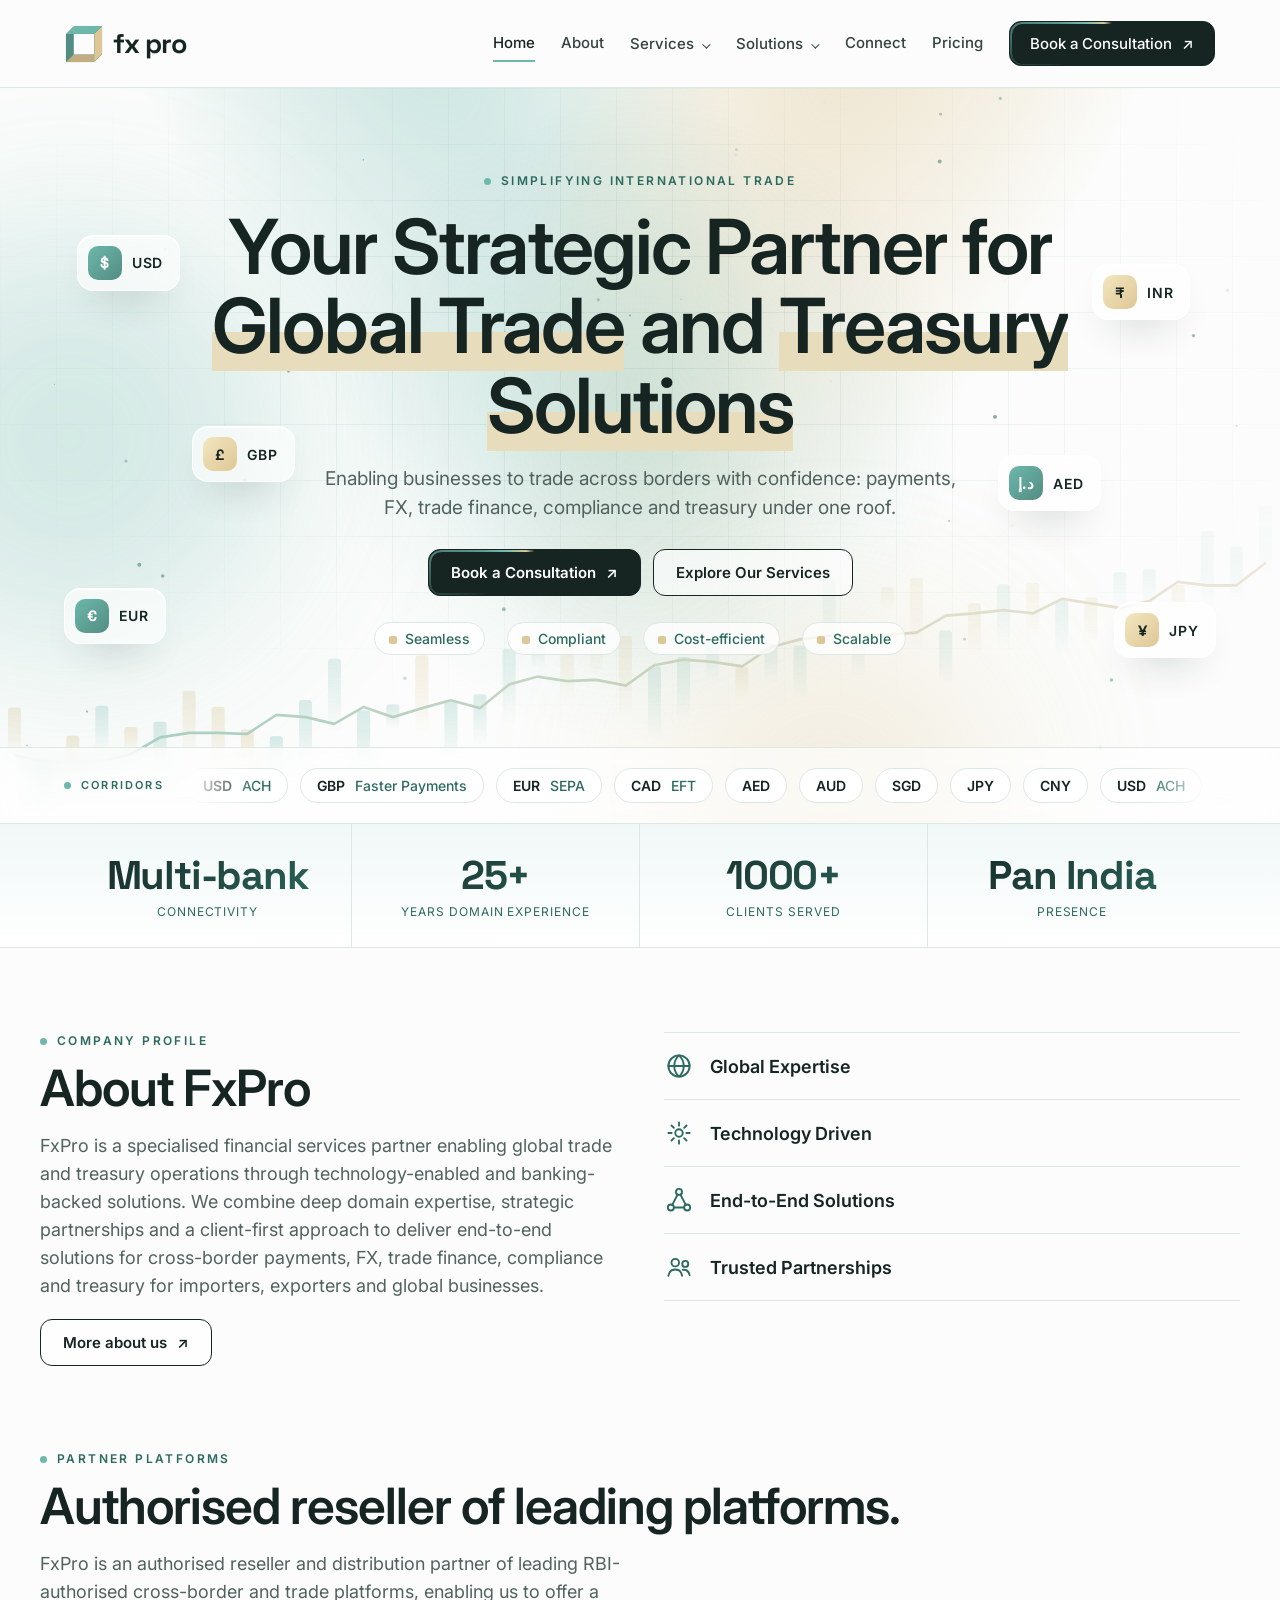
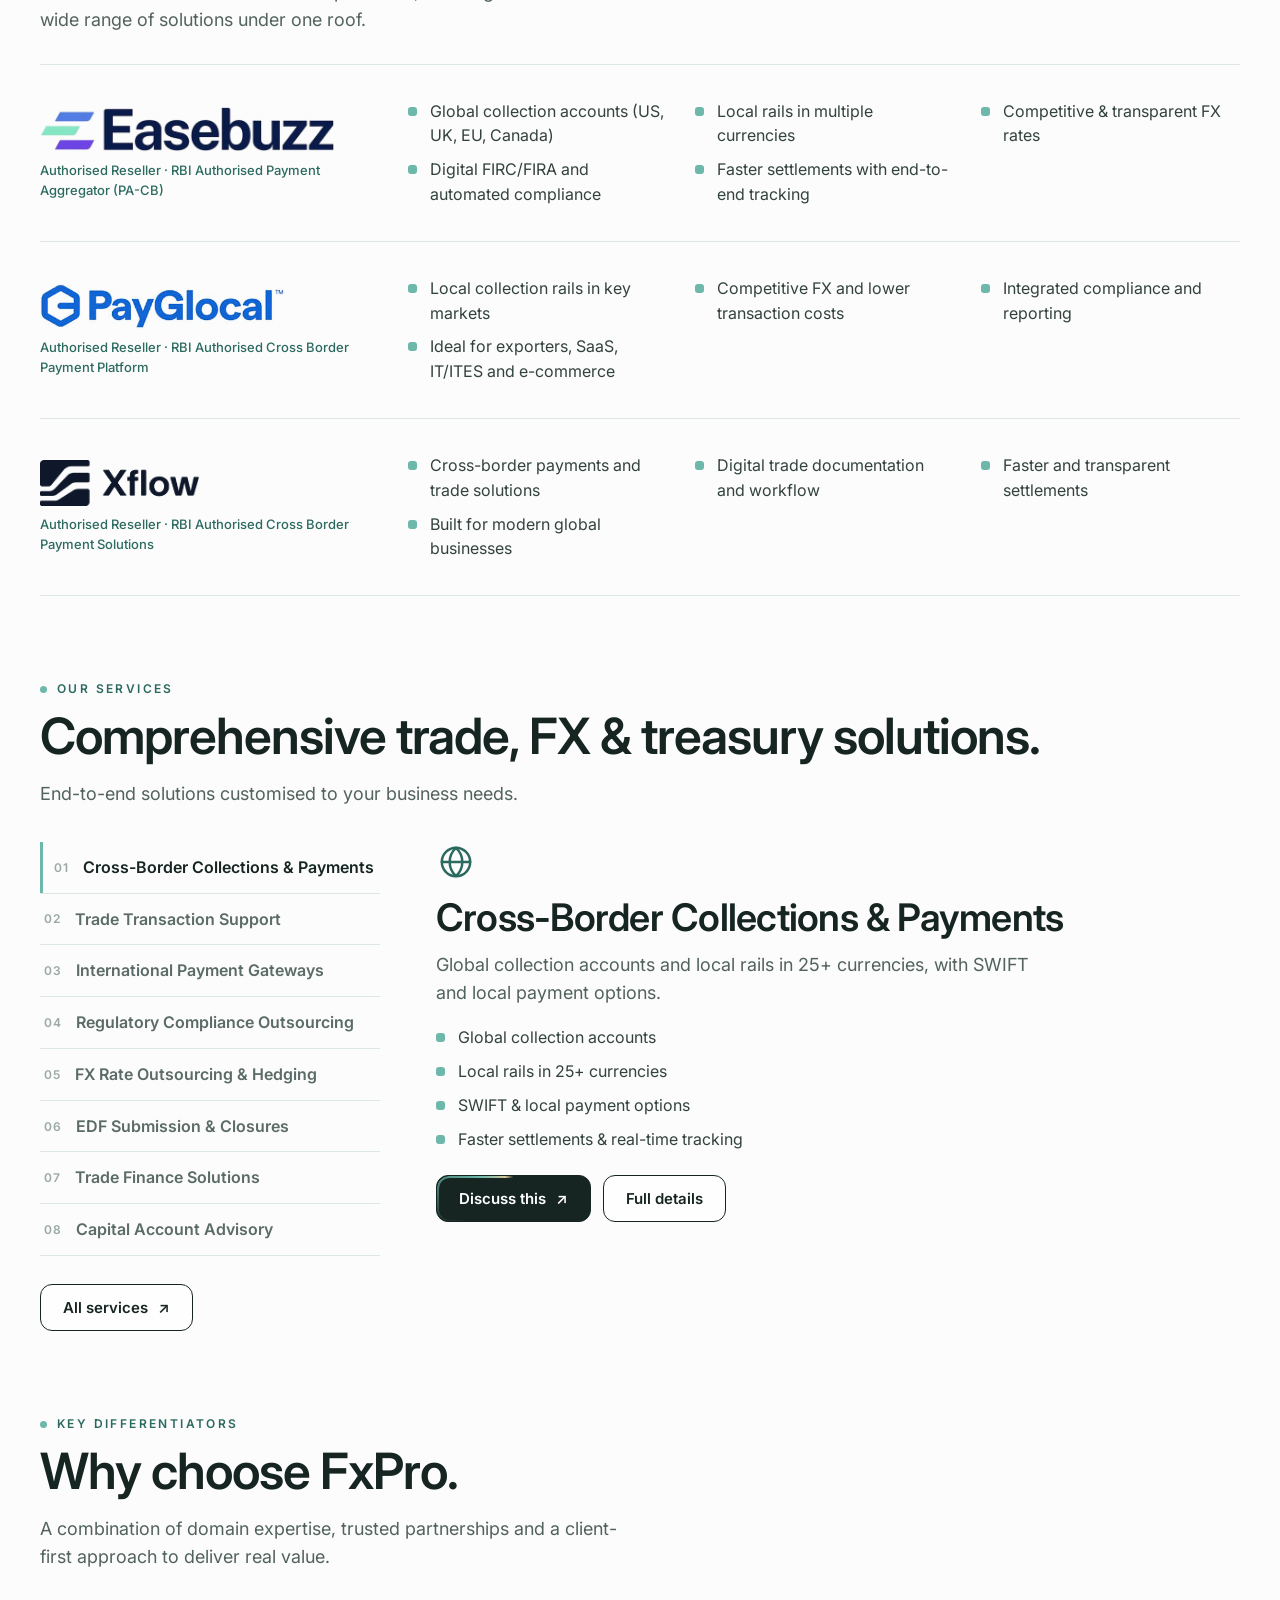
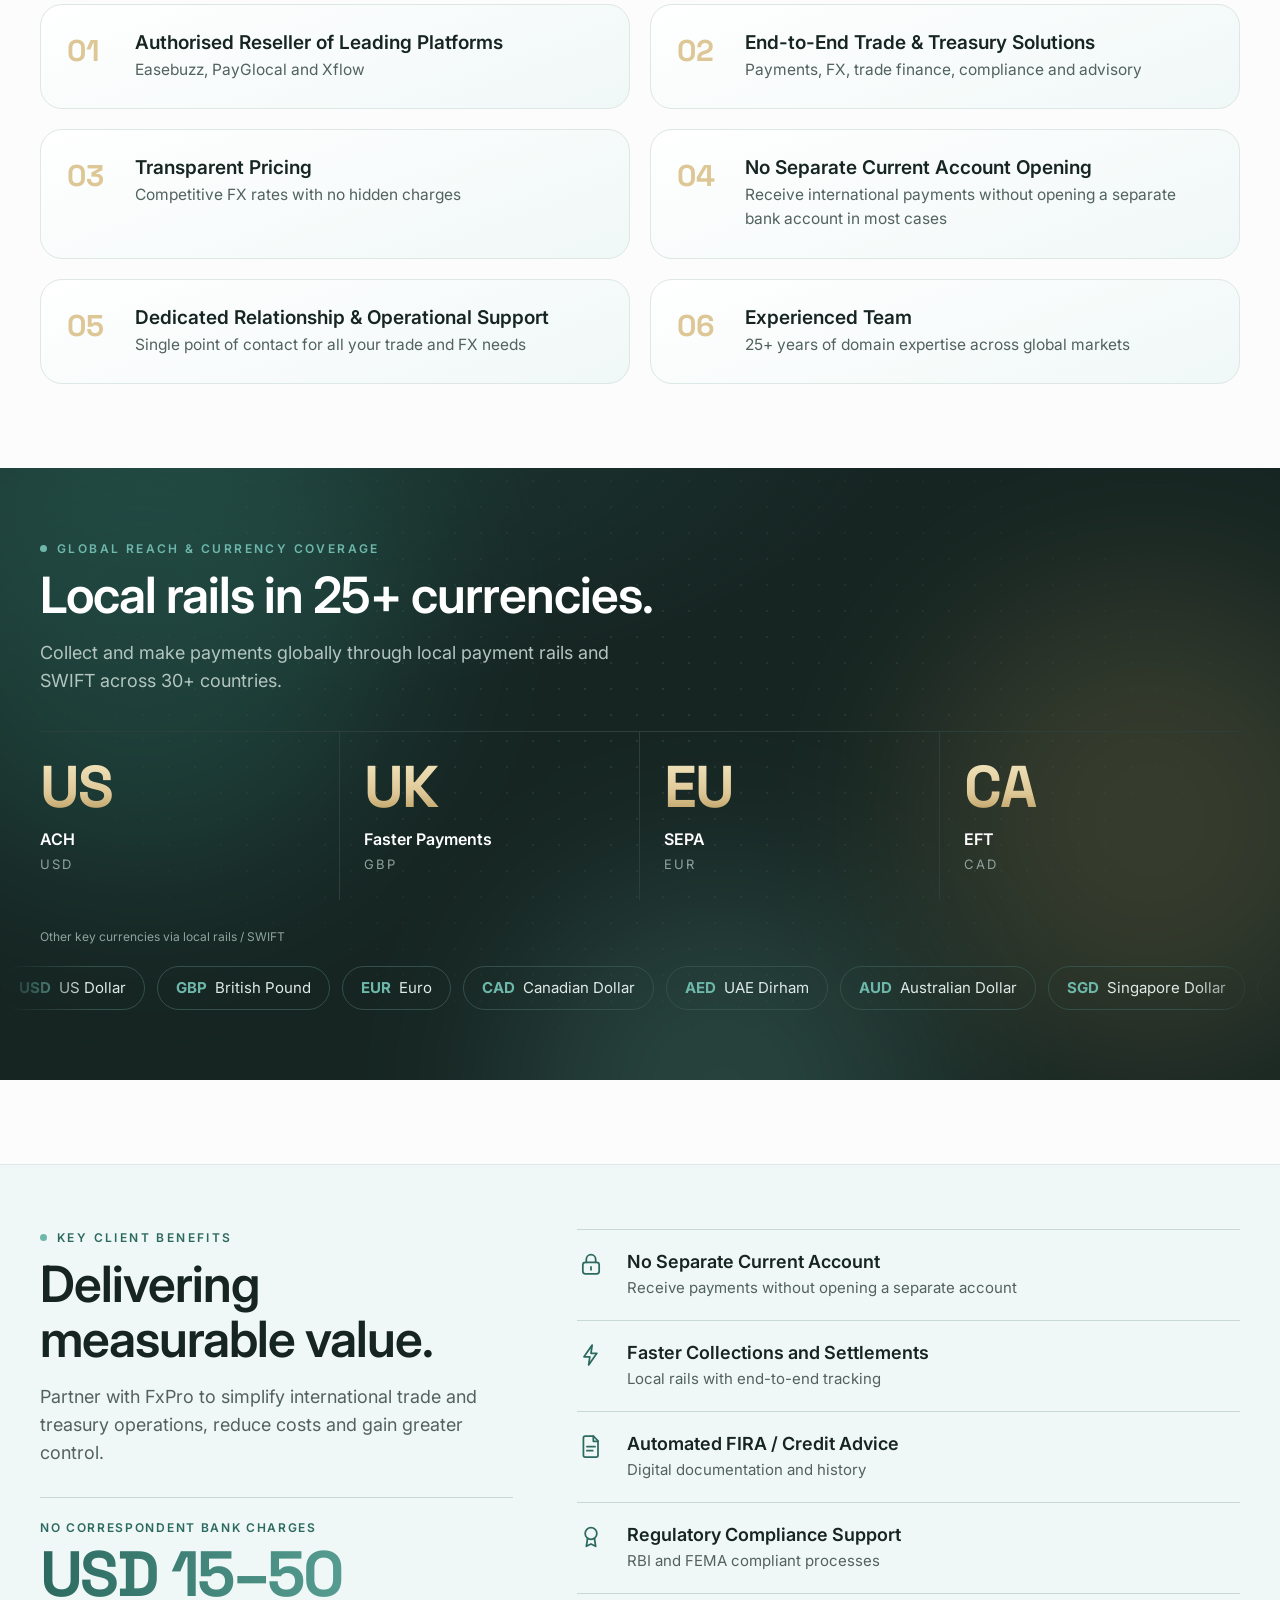
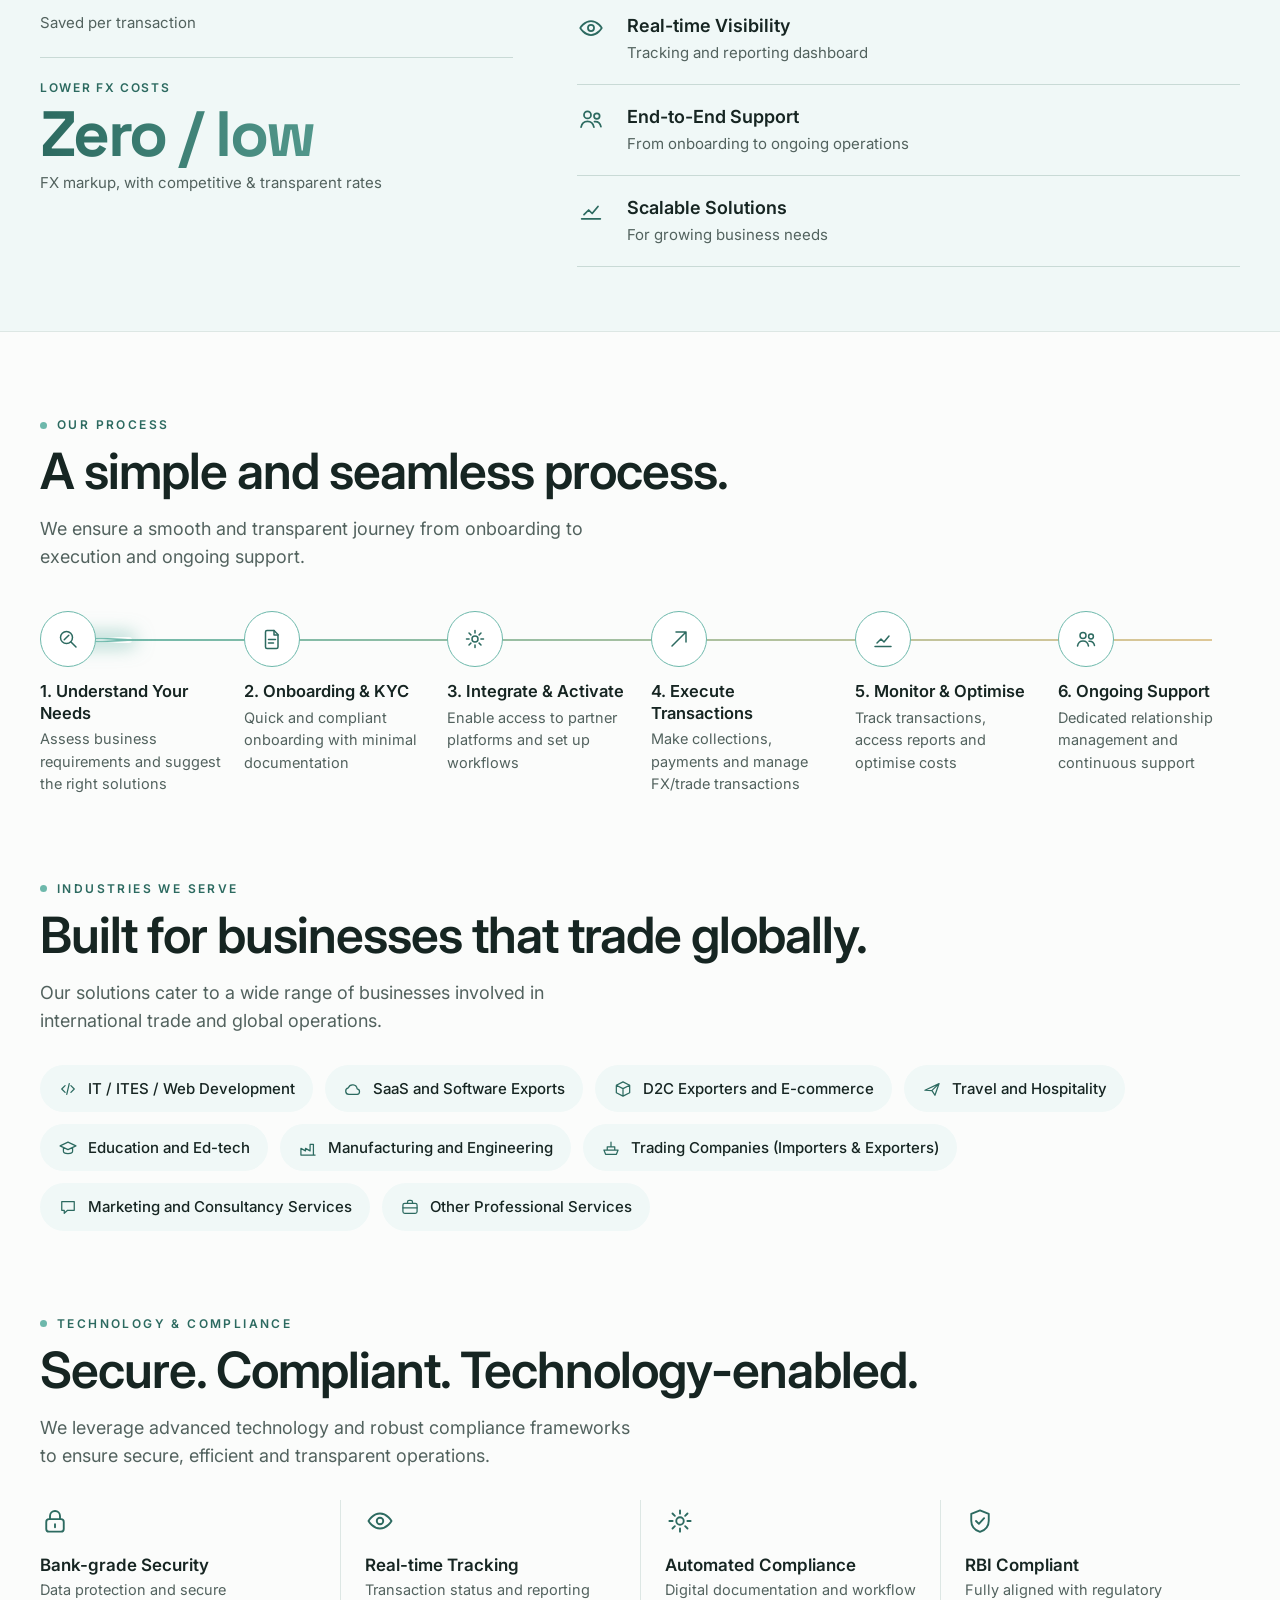
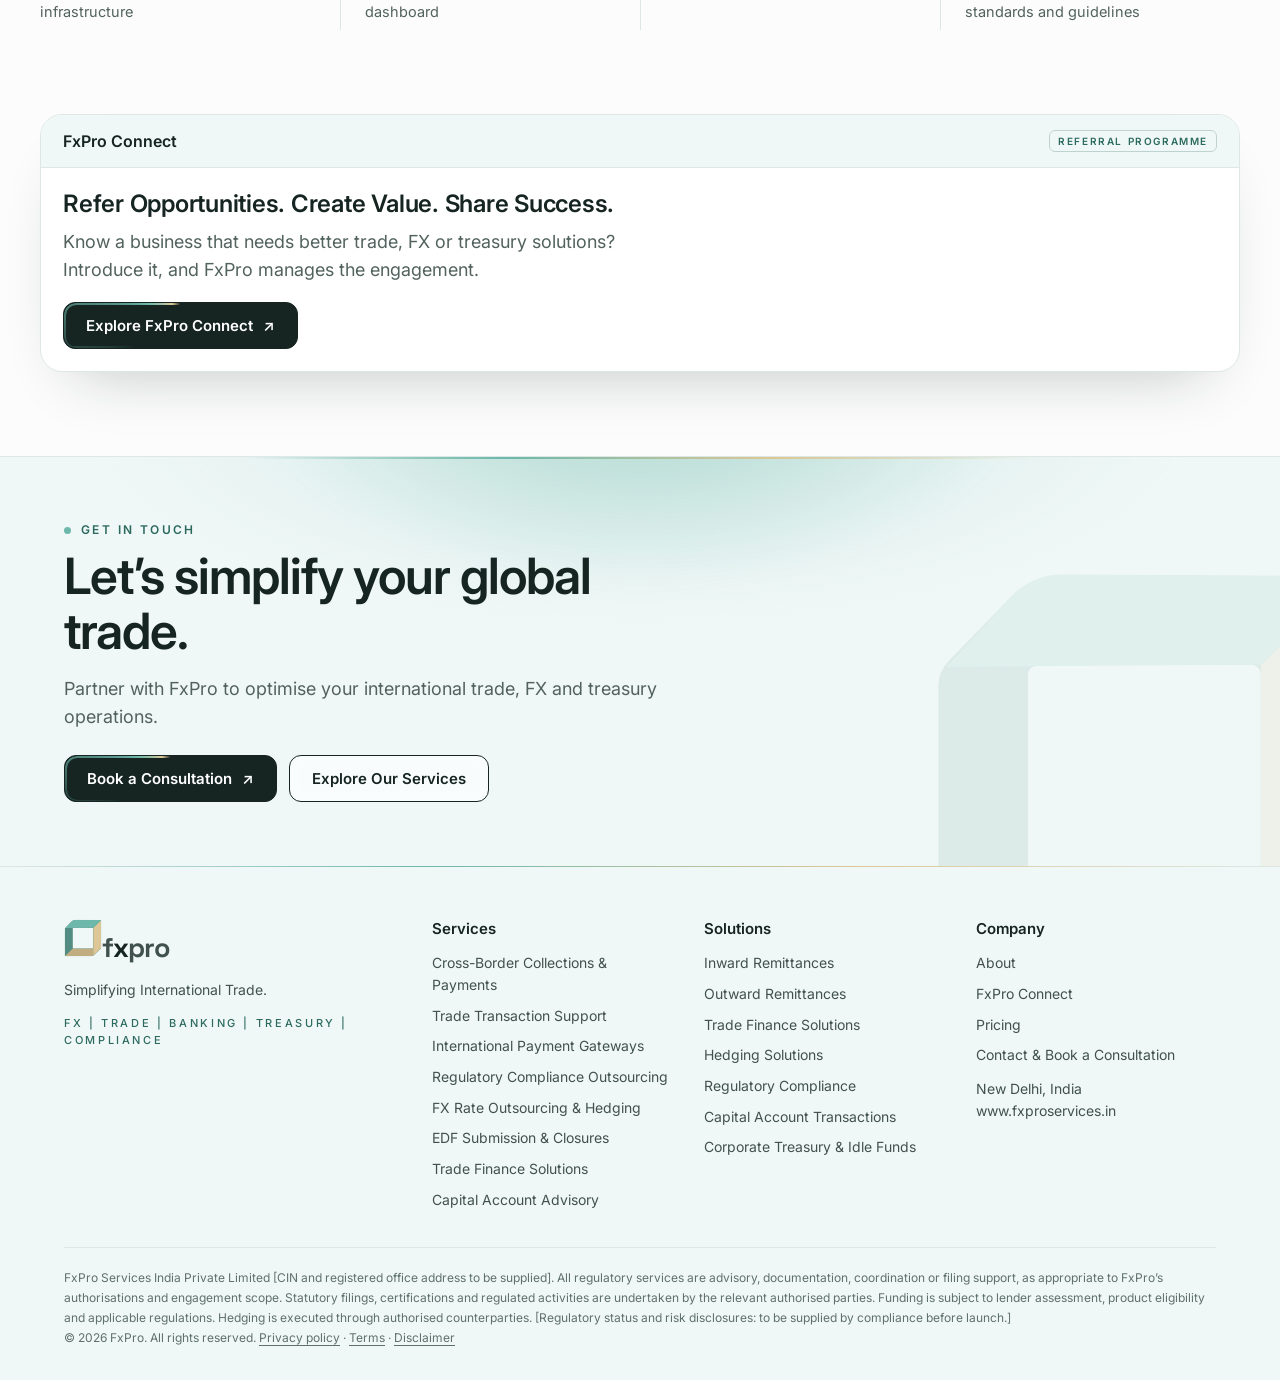
==== commit 89f68588: "Rename Untitled-2.html to index.html" ====
--- a/index.html
+++ b/index.html
@@ -1,493 +1,4934 @@
-<!doctype html>
-<html lang="en">
-<head>
-<meta charset="utf-8">
-<meta name="viewport" content="width=device-width, initial-scale=1, viewport-fit=cover">
-<meta name="color-scheme" content="light">
-<meta name="description" content="FxPro: cross-border payments, FX, trade finance, compliance and treasury solutions for importers, exporters and global businesses.">
-<title>FxPro | Your Strategic Partner for Global Trade and Treasury Solutions</title>
-<meta name="theme-color" content="#FBFCFB">
-<meta property="og:type" content="website">
-<meta property="og:title" content="FxPro | Your Strategic Partner for Global Trade and Treasury Solutions">
-<meta property="og:description" content="FxPro: cross-border payments, FX, trade finance, compliance and treasury solutions for importers, exporters and global businesses.">
-<meta name="twitter:card" content="summary">
-<link rel="icon" type="image/svg+xml" href="data:image/svg+xml,%3Csvg%20xmlns=%22http://www.w3.org/2000/svg%22%20viewBox=%22-2%20-2%20104%20104%22%20fill=%22none%22%20aria-hidden=%22true%22%3E%3Cdefs%3E%3CclipPath%20id=%22rcfav%22%3E%3Cpath%20d=%22M17.67%205.38%20Q22.90%200.00%2030.40%200.05%20L96.60%200.47%20Q100.00%200.49%20100.00%203.89%20L100.00%2074.04%20Q100.00%2077.64%2097.47%2080.21%20L82.53%2095.37%20Q77.97%20100.00%2071.47%20100.00%20L3.20%20100.00%20Q0.00%20100.00%200.00%2096.80%20L0.00%2027.19%20Q0.00%2023.59%202.51%2021.00%20Z%20M21.66%2076.27%20Q21.66%2078.87%2024.26%2078.85%20L75.37%2078.40%20Q77.97%2078.38%2077.97%2075.78%20L77.97%2024.47%20Q77.97%2021.87%2075.37%2021.88%20L24.26%2022.10%20Q21.66%2022.11%2021.66%2024.71%20Z%20%22/%3E%3C/clipPath%3E%3C/defs%3E%3Cg%20clip-path=%22url(%23rcfav)%22%3E%3Crect%20x=%22-2%22%20y=%22-2%22%20width=%22104%22%20height=%22104%22%20fill=%22%23538c82%22/%3E%3Cpolygon%20points=%220.0,23.6%2021.7,22.1%2021.7,78.9%200.0,100.0%22%20fill=%22%23538c82%22/%3E%3Cpolygon%20points=%2221.7,78.9%2078.0,78.4%2078.0,100.0%200.6,100.0%22%20fill=%22%23c2ad80%22/%3E%3Cpolygon%20points=%22100.0,0.5%20100.0,77.6%2078.0,100.0%2078.0,21.9%22%20fill=%22%23dec796%22/%3E%3Cpolygon%20points=%2222.9,0.0%20100.0,0.5%2078.0,21.9%201.9,22.4%22%20fill=%22%236DB8AB%22/%3E%3C/g%3E%3C/svg%3E">
-<link href="https://fonts.googleapis.com/css2?family=Inter:wght@400;500;600;700&family=Space+Grotesk:wght@700&display=swap" rel="stylesheet">
-<style>
-:root{--ink:#162522;--teal:#6DB8AB;--tealD:#538C82;--tx:#2C6A60;--gold:#DEC796;--goldD:#B5985A;--tint:#F0F8F7;--bg:#FBFCFB;--line:#DDE7E4;--mut:#52625E;--x:var(--ink);--serif:'Inter',system-ui,sans-serif;color-scheme:light;box-sizing:border-box;padding-top:env(safe-area-inset-top,0px);padding-bottom:env(safe-area-inset-bottom,0px)}
-html{scroll-padding-top:calc(88px + env(safe-area-inset-top,0px));scroll-behavior:smooth}
-*,*:before,*:after{box-sizing:inherit}
-body{margin:0;background:var(--bg);color:var(--ink);font-family:'Inter',system-ui,sans-serif;line-height:1.55;-webkit-font-smoothing:antialiased}
-h1,h2,h3,h4,.sf{font-family:var(--serif)}
-.sg{font-family:'Inter',system-ui,sans-serif}
-a{color:inherit}
-.w{max-width:1200px;margin:0 auto;padding:0 24px}
-.hd{position:sticky;top:env(safe-area-inset-top,0px);z-index:30;background:rgba(251,252,251,.94);backdrop-filter:blur(10px);border-bottom:1px solid var(--line)}
-.nav{display:flex;align-items:center;justify-content:space-between;gap:16px;padding:12px 24px;max-width:1200px;margin:0 auto}
-.brand{display:flex;align-items:center;gap:10px;text-decoration:none}
-.brand svg{width:38px;height:38px}
-.lg{font:700 27px 'Space Grotesk',sans-serif;letter-spacing:-.04em}.lg i{font-style:normal;color:var(--x)}
-.links{display:flex;align-items:center;gap:26px}
-.links a{text-decoration:none;font-size:15px;font-weight:500;color:#33423E;padding:6px 0;border-bottom:2px solid transparent}
-.links a:hover{color:var(--tx)}.links a.on{color:var(--ink);border-color:var(--teal)}
-.links a.btn{color:#fff;padding:12px 20px;border:1.5px solid var(--ink)}.links a.btn:hover{color:#fff}
-.burger{display:none;background:none;border:1.5px solid var(--ink);border-radius:10px;padding:9px 11px;cursor:pointer}
-.burger span{display:block;width:18px;height:2px;background:var(--ink);margin:4px 0}
-.btn{display:inline-flex;align-items:center;justify-content:center;gap:10px;padding:13px 22px;border-radius:12px;font:600 15px 'Inter',sans-serif;text-decoration:none;border:1.5px solid var(--ink);cursor:pointer;background:none;color:var(--ink);transition:background .15s,color .15s,border-color .15s}
-.b1{background:var(--ink);color:#fff}.b3{background:var(--teal);border-color:var(--teal)}
-.b1:hover{border-color:var(--tx)}.b3:hover{border-color:var(--teal)}
-:focus-visible{outline:3px solid var(--tx);outline-offset:2px}
-.eb{font-size:12px;font-weight:600;letter-spacing:.2em;color:var(--tx);text-transform:uppercase}
-.h1{font-size:clamp(36px,4.8vw,62px);line-height:1.05;letter-spacing:-.025em;font-weight:600;margin:16px 0 18px}
-.h2{font-size:clamp(30px,4vw,50px);line-height:1.1;letter-spacing:-.02em;font-weight:600;margin:10px 0 0}
-.h3{font-size:24px;letter-spacing:-.01em;line-height:1.18;font-weight:600;margin:0}
-.em{background:linear-gradient(transparent 58%,#E7DCBB 58%)}
-.lead{font-size:18px;color:var(--mut);max-width:600px;margin:0 0 24px}
-.row{display:flex;flex-wrap:wrap;gap:12px}
-.sec{padding:84px 0 0}
-.hero{display:grid;grid-template-columns:repeat(auto-fit,minmax(min(100%,360px),1fr));gap:48px;align-items:start;padding:44px 0 56px}
-.pills{display:flex;flex-wrap:wrap;gap:8px 22px;margin-top:26px;font:500 14px 'Inter',sans-serif;color:var(--tx)}
-.pills span:before{content:'';display:inline-block;width:8px;height:8px;border-radius:2px;background:var(--gold);margin-right:8px}
-.card{background:#fff;border:1px solid var(--line);border-radius:22px;box-shadow:0 30px 60px -36px rgba(22,37,34,.3);overflow:hidden}
-.ch{display:flex;justify-content:space-between;align-items:center;padding:15px 22px;background:var(--tint);border-bottom:1px solid var(--line);font:600 16px 'Inter',sans-serif}
-.tag{font-size:10px;letter-spacing:.16em;border:1px solid #BFD3CE;border-radius:6px;padding:4px 8px;color:var(--tx)}
-.cb{padding:22px}
-.fld{display:grid;gap:6px;font-size:13px;font-weight:600;color:#33423E}
-.in{width:100%;border:1.5px solid #C9D8D3;border-radius:12px;padding:12px 14px;background:#fff;font:400 15px 'Inter',sans-serif;color:var(--ink)}
-.in.bad{border-color:#B03A2E}.err{color:#B03A2E;font-size:12px;font-weight:500}
-.g2{display:grid;grid-template-columns:repeat(auto-fit,minmax(130px,1fr));gap:12px}
-.opt{border:1px solid var(--line);border-radius:14px;padding:12px;display:grid;gap:8px;background:#FBFDFC}
-.opt b{font:600 14px 'Inter',sans-serif}
-.res{margin-top:14px;display:grid;gap:11px}
-.rr{display:grid;gap:6px;font-size:14px}.rr .t{display:flex;justify-content:space-between;gap:8px;font-weight:600}
-.bar{height:8px;border-radius:8px;background:#E4ECEA;overflow:hidden}.bar i{display:block;height:100%;background:#BCCAC6;border-radius:8px;transition:width .35s}
-.rr.best .bar i{background:var(--teal)}.rr.best .t span:first-child:after{content:'LOWEST';font-size:10px;letter-spacing:.14em;background:var(--gold);border-radius:5px;padding:2px 6px;margin-left:8px}
-.note{font-size:12px;color:#6D7F7A;margin-top:10px}
-.strip{background:var(--tint);border-top:1px solid var(--line);border-bottom:1px solid var(--line)}
-.strip .w{display:grid;grid-template-columns:repeat(auto-fit,minmax(170px,1fr));gap:0}
-.strip a{padding:20px 18px;border-right:1px solid var(--line);font:600 14px/1.3 'Inter',sans-serif;text-decoration:none;display:flex;gap:10px;align-items:flex-start}
-.strip a:last-child{border-right:0}.strip a:hover{background:#fff}
-.strip small{display:block;font:500 11px 'Inter',sans-serif;color:var(--tx);letter-spacing:.14em;margin-bottom:4px}
-.head{display:flex;flex-wrap:wrap;align-items:end;justify-content:space-between;gap:20px;margin-bottom:34px}
-.grid{display:grid;grid-template-columns:repeat(auto-fit,minmax(min(100%,260px),1fr));gap:20px}
-.pil{background:#fff;border:1px solid var(--line);border-radius:20px;padding:26px;display:grid;gap:10px;align-content:start}
-.pil p{margin:0;color:var(--mut);font-size:16px}
-.num{font:600 13px 'Inter',sans-serif;color:#7C8E89;letter-spacing:.08em}
-.sv{background:#fff;border:1px solid var(--line);border-radius:20px;padding:24px;display:flex;flex-direction:column;gap:10px;min-height:220px;text-decoration:none;transition:border-color .15s,box-shadow .15s,transform .15s}
-.sv:hover{border-color:var(--teal);box-shadow:0 16px 40px -26px rgba(44,106,96,.55);transform:translateY(-2px)}
-.sv p{margin:0;color:var(--mut);font-size:16px;flex:1}
-.go{font-weight:600;font-size:14px;color:var(--tx);display:flex;justify-content:space-between;border-top:1px solid #E6EEEC;padding-top:14px;margin-top:6px}
-.sv.dk{background:var(--tint);border-color:#CFE3DF}
-.two{display:grid;grid-template-columns:repeat(auto-fit,minmax(min(100%,340px),1fr));gap:48px;align-items:start}
-.step{display:grid;grid-template-columns:54px 1fr;gap:14px;padding:20px 0;border-top:1px solid var(--line)}
-.step b{font:600 22px 'Inter',sans-serif;color:var(--tx);letter-spacing:-.03em}.step h3{margin:0 0 4px;font-size:22px}.step p{margin:0;color:var(--mut);font-size:16px}
-.ind{display:flex;flex-wrap:wrap;gap:12px;margin-top:24px}.ind span{background:#fff;border:1px solid var(--line);border-radius:999px;padding:10px 18px;font-weight:500;font-size:15px}
-.ul{margin:0;padding:0;list-style:none;display:grid;gap:9px}.ul li{padding-left:22px;position:relative;font-size:16px;color:#33423E}.ul li:before{content:'';position:absolute;left:0;top:8px;width:9px;height:9px;border-radius:3px;background:var(--teal)}
-.ul.c2{grid-template-columns:repeat(auto-fit,minmax(min(100%,300px),1fr));column-gap:28px}
-.cta{margin-top:84px;background:var(--tint);border-top:1px solid var(--line);padding:64px 0}
-.cta .h2{max-width:660px}
-.crumb{font-size:13px;color:#7C8E89;margin-bottom:12px}.crumb a{text-decoration:none}.crumb a:hover{color:var(--tx)}
-.ph{padding:44px 0 0}
-.chips{display:flex;flex-wrap:wrap;gap:10px;margin:0 0 28px}
-.chip{border:1.5px solid var(--line);background:#fff;border-radius:999px;padding:9px 16px;font:500 14px 'Inter',sans-serif;cursor:pointer;text-decoration:none;color:var(--ink)}.chip:hover,.chip.on{background:var(--ink);color:#fff;border-color:var(--ink)}
-.svb{display:grid;grid-template-columns:repeat(auto-fit,minmax(min(100%,340px),1fr));gap:36px;padding:44px 0;border-top:1px solid var(--line)}
-.fn{font-size:13px;color:#6D7F7A;border-left:3px solid var(--gold);padding-left:14px;margin-top:16px}
-.tbl{width:100%;border-collapse:collapse;background:#fff;font-size:15px;min-width:520px}.tw{overflow-x:auto;border:1px solid var(--line);border-radius:16px}
-.tbl th{background:var(--tint);text-align:left;padding:14px 18px;font:600 15px 'Inter',sans-serif}.tbl td{padding:14px 18px;border-top:1px solid #E6EEEC;vertical-align:top}.tbl td:first-child{font-weight:600}
-.edge{display:grid;grid-template-columns:repeat(auto-fit,minmax(190px,1fr));border:1px solid var(--line);border-radius:20px;overflow:hidden;background:#fff}
-.edge div{padding:24px;border-right:1px solid #E6EEEC}.edge div:last-child{border-right:0}
-.edge b{font:700 13px 'Inter',sans-serif;letter-spacing:.18em;color:var(--tx)}.edge p{margin:8px 0 0;font-size:16px;color:var(--mut)}
-.form{display:grid;gap:16px}.f2{display:grid;grid-template-columns:repeat(auto-fit,minmax(200px,1fr));gap:16px}
-.ok{background:var(--tint);border:1px solid #CFE3DF;border-radius:16px;padding:22px}
-.pre{white-space:pre-wrap;background:#fff;border:1px solid var(--line);border-radius:12px;padding:14px;font-size:14px;margin:14px 0}
-.ft{background:var(--tint);border-top:1px solid var(--line);color:#41524E;font-size:14px;margin-top:0}.fc{display:grid;grid-template-columns:1.4fr repeat(3,1fr);gap:32px;padding:52px 0 28px}
-@media(max-width:860px){.fc{grid-template-columns:1fr 1fr}}
-.fc h4{margin:0 0 14px;font:600 15px 'Inter',sans-serif;color:var(--ink)}.fc a{display:block;color:#41524E;text-decoration:none;margin:0 0 9px}.fc a:hover{color:var(--tx)}
-.lgl{border-top:1px solid var(--line);padding:20px 0 calc(32px + env(safe-area-inset-bottom,0px));font-size:12px;line-height:1.65;color:#5F716C}
-@media(max-width:860px){.burger{display:block}.links{display:none;position:absolute;left:0;right:0;top:100%;flex-direction:column;align-items:stretch;gap:0;background:var(--bg);border-bottom:1px solid var(--line);padding:8px 24px 20px}.links.open{display:flex}.links a{padding:14px 0;border-bottom:1px solid var(--line)}.links a.btn{margin-top:14px;border:1.5px solid var(--ink)}.sec{padding-top:60px}.strip a{border-right:0;border-bottom:1px solid var(--line)}}
-@media(prefers-reduced-motion:reduce){*{transition:none!important;scroll-behavior:auto!important}}
-
-/* ---- motion and polish ---- */
-:root{--ease:cubic-bezier(.22,.61,.36,1);--spring:cubic-bezier(.34,1.56,.64,1)}
-.btn{position:relative;overflow:hidden;isolation:isolate;transition:border-color .3s,color .3s,transform .25s var(--ease),box-shadow .3s}
-.btn:before{content:'';position:absolute;inset:0;transform:translateY(102%);transition:transform .45s var(--ease);z-index:-1}
-.b1:before{background:var(--tx)}.b2:before{background:var(--tint)}.b3:before{background:#fff}
-.btn:hover:before{transform:none}.btn:hover{box-shadow:0 12px 24px -16px rgba(22,37,34,.55)}.btn:active{transform:scale(.97)}
-.btn span[aria-hidden]{display:inline-block;transition:transform .35s var(--ease)}.btn:hover span[aria-hidden]{transform:translate(3px,-3px)}
-.skip{position:fixed;left:16px;top:-60px;z-index:200;background:var(--ink);color:#fff;padding:10px 16px;border-radius:10px;text-decoration:none;transition:top .2s}.skip:focus{top:12px}
-.prog{position:fixed;left:0;top:0;height:3px;width:100%;transform-origin:0 50%;transform:scaleX(0);background:linear-gradient(90deg,var(--teal),var(--gold));z-index:80;pointer-events:none}
-.hd{transition:box-shadow .3s var(--ease),background .3s}.hd.sc{box-shadow:0 12px 30px -24px rgba(22,37,34,.5);background:rgba(251,252,251,.98)}
-.nav{transition:padding .3s var(--ease)}.hd.sc .nav{padding-top:7px;padding-bottom:7px}
-.brand svg{transition:transform .6s var(--spring)}.brand:hover svg{transform:rotate(-10deg) scale(1.1)}
-.links>a:not(.btn),.dd>a{position:relative}.links>a:not(.btn):after,.dd>a:before{content:'';position:absolute;left:0;right:0;bottom:-2px;height:2px;background:var(--teal);transform:scaleX(0);transform-origin:0 50%;transition:transform .35s var(--ease)}
-.links>a:not(.btn):hover:after,.dd:hover>a:before{transform:scaleX(1)}.links a.on{border-color:transparent}.links a.on:after{transform:scaleX(1)!important}
-.dd{position:relative}.dd>a{padding-right:2px}.dd>a span.cv{display:inline-block;width:6px;height:6px;border-right:1.6px solid currentColor;border-bottom:1.6px solid currentColor;transform:rotate(45deg) translateY(-2px);margin-left:8px;transition:transform .3s var(--ease)}
-.dd:hover .cv,.dd.open .cv{transform:rotate(-135deg) translateY(-1px)}
-.dm{position:absolute;top:100%;left:-18px;min-width:360px;padding:10px;background:#fff;border:1px solid var(--line);border-radius:18px;box-shadow:0 34px 60px -28px rgba(22,37,34,.45);opacity:0;visibility:hidden;transform:translateY(12px);transition:opacity .25s var(--ease),transform .25s var(--ease),visibility .25s;z-index:5}
-.dd:hover .dm,.dd:focus-within .dm,.dd.open .dm{opacity:1;visibility:visible;transform:none}
-.links .dm a{display:block;padding:10px 14px;border-radius:10px;border:0;font-size:14.5px;color:var(--ink);position:relative;transition:background .2s,padding-left .25s var(--ease)}
-.links .dm a:after{display:none}.links .dm a:hover{background:var(--tint);padding-left:20px;color:var(--ink)}.links .dm a small{display:block;font-size:12px;color:var(--mut);font-weight:400}
-#app{transition:opacity .25s var(--ease),transform .25s var(--ease);outline:0}#app.out{opacity:0;transform:translateY(12px)}
-.js .rv{opacity:0;transform:translateY(28px);transition:opacity .9s var(--ease),transform .9s var(--ease);transition-delay:calc(var(--i,0)*80ms)}.js .rv.vis{opacity:1;transform:none}
-.js .hero .a{opacity:0;animation:up 1s var(--ease) forwards;animation-delay:calc(var(--d,0)*120ms + 220ms)}.intro-on .hero .a{animation-delay:calc(var(--d,0)*120ms + 1000ms)}
-@keyframes up{from{opacity:0;transform:translateY(26px)}to{opacity:1;transform:none}}
-.wd{display:inline-block;overflow:hidden;vertical-align:top;padding-bottom:.16em;margin-bottom:-.16em}.wd>span{display:inline-block;transform:translateY(118%);animation:wup 1.05s var(--ease) forwards;animation-delay:calc(var(--w)*85ms + 260ms)}.intro-on .wd>span{animation-delay:calc(var(--w)*85ms + 1050ms)}
-@keyframes wup{to{transform:none}}
-.herow{position:relative;overflow:hidden}.herow .hero{position:relative;z-index:1}
-.hbg{position:absolute;right:-90px;top:-60px;width:560px;opacity:.14;pointer-events:none;transform:translate(calc(var(--px,0)*-18px),calc(var(--py,0)*-12px));transition:transform .6s var(--ease)}
-.hbg svg{width:100%;height:auto;display:block;animation:fl 12s ease-in-out infinite}@keyframes fl{50%{transform:translateY(-20px) rotate(2deg)}}
-.blob{position:absolute;border-radius:50%;filter:blur(90px);opacity:.28;pointer-events:none;animation:dr2 15s ease-in-out infinite alternate}.b-a{width:420px;height:420px;background:var(--teal);left:-140px;top:140px}.b-b{width:340px;height:340px;background:var(--gold);right:22%;bottom:-140px;animation-delay:-7s}@keyframes dr2{to{transform:translate(50px,-36px)}}
-.cta{position:relative;overflow:hidden}.cta .w{position:relative;z-index:1}.hbg.cb2{right:-80px;top:auto;bottom:-130px;width:430px;opacity:.12}
-.pil,.sv,.card.sp{position:relative}
-.sv:before,.pil:before{content:'';position:absolute;inset:0;border-radius:inherit;background:radial-gradient(380px circle at var(--mx,50%) var(--my,0),rgba(109,184,171,.17),transparent 58%);opacity:0;transition:opacity .35s;pointer-events:none}
-.sv:hover:before,.pil:hover:before{opacity:1}
-.pil{transition:transform .4s var(--ease),border-color .3s,box-shadow .4s}.pil:hover{transform:translateY(-4px);border-color:#BFD9D3;box-shadow:0 22px 44px -30px rgba(44,106,96,.5)}
-.sv{transition:transform .4s var(--ease),border-color .3s,box-shadow .4s}.sv:hover{transform:translateY(-5px)}
-.go span[aria-hidden]{display:inline-block;transition:transform .35s var(--ease)}.sv:hover .go span[aria-hidden]{transform:translate(4px,-4px)}
-.strip a{transition:background .3s,padding-left .35s var(--ease)}.strip a:hover{padding-left:26px}
-.pill{display:inline-block;background:#fff;border:1px solid var(--line);border-radius:999px;padding:11px 20px;font-weight:500;font-size:15px;text-decoration:none;white-space:nowrap;transition:background .25s,color .25s,border-color .25s,transform .3s var(--ease)}.pill:hover{background:var(--ink);color:#fff;border-color:var(--ink);transform:translateY(-2px)}
-.mq{overflow:hidden;-webkit-mask-image:linear-gradient(90deg,transparent,#000 7%,#000 93%,transparent);mask-image:linear-gradient(90deg,transparent,#000 7%,#000 93%,transparent)}
-.mq>div{display:flex;gap:12px;width:max-content;animation:mq 46s linear infinite;padding:6px 0}.mq:hover>div{animation-play-state:paused}@keyframes mq{to{transform:translateX(-50%)}}
-.step{position:relative}.step:before{content:'';position:absolute;left:0;top:-1px;height:1px;width:0;background:var(--teal);transition:width 1.1s var(--ease) .15s}.step.vis:before{width:100%}
-.chips.stick{position:sticky;top:calc(64px + env(safe-area-inset-top,0px));z-index:20;background:rgba(251,252,251,.94);backdrop-filter:blur(8px);padding:10px 0;margin-top:20px;margin-bottom:0}
-.chip{transition:background .25s,color .25s,border-color .25s,transform .25s var(--ease)}.chip:hover{transform:translateY(-1px)}
-.in{transition:border-color .2s,box-shadow .25s}.in:focus{border-color:var(--tx);box-shadow:0 0 0 4px rgba(109,184,171,.28);outline:0}
-.chip.sm{padding:7px 14px;font-size:13px}
-.ld{pointer-events:none;opacity:.9}.spin{display:inline-block;width:16px;height:16px;border:2px solid rgba(255,255,255,.45);border-top-color:#fff;border-radius:50%;animation:sp .7s linear infinite}@keyframes sp{to{transform:rotate(360deg)}}
-.ck{display:block;margin-bottom:10px}.ck circle{stroke-dasharray:126;stroke-dashoffset:126;animation:dr .8s var(--ease) forwards}.ck path{stroke-dasharray:32;stroke-dashoffset:32;animation:dr .55s .5s var(--ease) forwards}@keyframes dr{to{stroke-dashoffset:0}}
-.toast{position:fixed;left:50%;bottom:30px;transform:translate(-50%,24px);background:var(--ink);color:#fff;padding:12px 20px;border-radius:12px;font-size:14px;font-weight:500;opacity:0;pointer-events:none;transition:opacity .3s,transform .4s var(--spring);z-index:120}.toast.on{opacity:1;transform:translate(-50%,0)}
-.top{position:fixed;right:22px;bottom:calc(22px + env(safe-area-inset-bottom,0px));width:48px;height:48px;border-radius:50%;background:var(--ink);color:#fff;border:0;cursor:pointer;opacity:0;pointer-events:none;transform:translateY(14px);transition:opacity .3s,transform .4s var(--ease),background .25s;z-index:70;display:flex;align-items:center;justify-content:center}.top.on{opacity:1;pointer-events:auto;transform:none}.top:hover{background:var(--tx)}
-.intro{position:fixed;inset:0;z-index:150;background:#fff;display:flex;flex-direction:column;align-items:center;justify-content:center;gap:14px;animation:cur 1.35s var(--ease) forwards}.intro svg{width:88px;height:88px;animation:pop .9s var(--spring) both}.intro b{font:700 30px 'Space Grotesk',sans-serif;letter-spacing:-.04em;opacity:0;animation:fi .6s .35s var(--ease) forwards}
-@keyframes cur{0%,70%{transform:none}100%{transform:translateY(-101%)}}@keyframes pop{from{transform:scale(.4) rotate(-14deg);opacity:0}to{transform:none;opacity:1}}@keyframes fi{to{opacity:1}}
-.lgl a{color:inherit;text-decoration:underline;text-underline-offset:3px}.fc a{position:relative;transition:color .2s,padding-left .3s var(--ease)}.fc a:hover{padding-left:6px}
-.pil.sel{display:flex;flex-direction:column;gap:10px}.pil.sel .btn{align-self:flex-start;margin-top:auto}
-.lg-sec h2{font:600 24px 'Inter',system-ui,sans-serif;margin:30px 0 8px}.lg-sec p{color:var(--mut);margin:0 0 10px;max-width:760px}
-@media(max-width:860px){.dm{position:static;opacity:1;visibility:visible;transform:none;box-shadow:none;border:0;padding:0 0 6px 12px;min-width:0;display:none}.dd.open .dm{display:block}.links .dm a{padding:11px 0;border-bottom:1px solid var(--line);border-radius:0}.links .dm a:hover{padding-left:6px}.hbg{width:380px;right:-120px}.chips.stick{top:calc(58px + env(safe-area-inset-top,0px))}}
-@media(prefers-reduced-motion:reduce){.intro{display:none}.mq>div,.blob,.hbg svg{animation:none}.btn:before,.sv:before{transition:none}}
-
-/* ---- services list (image left, text right) ---- */
-.sl{display:grid;grid-template-columns:repeat(auto-fit,minmax(min(100%,460px),1fr));column-gap:48px}
-.sr{display:grid;grid-template-columns:148px 1fr;gap:22px;align-items:start;padding:26px 0;border-top:1px solid var(--line);text-decoration:none;color:inherit}
-.sthumb{width:148px;aspect-ratio:1/1.08;border-radius:22px;overflow:hidden;background:linear-gradient(160deg,var(--tint),#fff);border:1px solid var(--line);display:flex;align-items:center;justify-content:center;transition:transform .4s var(--ease),box-shadow .4s}
-.sthumb img{width:100%;height:100%;object-fit:cover;display:block}
-.sthumb{position:relative;color:var(--tx)}.sthumb svg{width:56px;height:56px}.sthumb em{position:absolute;left:12px;top:10px;font:600 12px 'Inter',sans-serif;font-style:normal;color:#7C8E89;letter-spacing:.08em}
-.ic{width:52px;height:52px;border-radius:14px;background:var(--tint);border:1px solid #CFE3DF;color:var(--tx);display:flex;align-items:center;justify-content:center}
-.flow{margin-top:22px}.fl{display:flex;align-items:center;gap:14px;padding:12px 16px;border:1px solid var(--line);border-radius:14px;background:var(--tint);font:600 16px 'Inter',sans-serif;position:relative}.fl svg{color:var(--tx);flex:none}.fl+.fl{margin-top:22px}.fl+.fl:before{content:'';position:absolute;left:28px;top:-22px;height:22px;width:2px;background:var(--teal)}
-.jr{grid-template-columns:repeat(auto-fit,minmax(min(100%,190px),1fr))}
-.sbody h3{font-size:20px;margin:0 0 8px;transition:color .25s}.sbody p{margin:0;color:var(--mut);font-size:16px}
-.sbody .sub{font-size:14px;font-weight:500;color:#6D7F7A;margin:0 0 8px}.sr:hover .sbody h3{color:var(--tx)}.sr:hover .sthumb{transform:translateY(-3px);box-shadow:0 18px 36px -24px rgba(44,106,96,.55)}
-/* ---- mobile refinements ---- */
-@media(max-width:860px){
-.links.open{max-height:calc(100vh - 70px);max-height:calc(100dvh - 70px);overflow-y:auto;-webkit-overflow-scrolling:touch}
-.in{font-size:16px}
-.edge div{border-right:0;border-bottom:1px solid #E6EEEC}.edge div:last-child{border-bottom:0}
-.two{gap:30px}.head{margin-bottom:24px}
-.chips.stick{flex-wrap:nowrap;overflow-x:auto;scrollbar-width:none;-webkit-overflow-scrolling:touch;margin-left:-24px;margin-right:-24px;padding-left:24px;padding-right:24px}
-.chips.stick::-webkit-scrollbar{display:none}.chips.stick .chip{flex:none;white-space:nowrap}
-.cta{padding:48px 0;margin-top:60px}
-.blob{filter:blur(60px);opacity:.2}.b-b{display:none}
-.hd{-webkit-backdrop-filter:none;backdrop-filter:none;background:rgba(251,252,251,.98)}
-}
-@media(max-width:560px){
-.w{padding:0 18px}.nav{padding:10px 18px}.links{padding-left:18px;padding-right:18px}
-.hero{padding:28px 0 40px;gap:32px}
-.row .btn{flex:1 1 100%}
-.fc{grid-template-columns:1fr;gap:24px;padding:40px 0 20px}
-.cb{padding:18px}.card .ch{padding:14px 18px}
-.lead{font-size:16.5px}.h3{font-size:21px}
-.step{grid-template-columns:40px 1fr;gap:10px}
-.pil{padding:22px}.sv{min-height:0}
-.chips.stick{margin-left:-18px;margin-right:-18px;padding-left:18px;padding-right:18px}
-.sr{grid-template-columns:104px 1fr;gap:16px;padding:20px 0}.sthumb{width:104px;border-radius:18px}.sthumb svg{width:44px;height:44px}.sthumb em{left:9px;top:8px;font-size:11px}.sbody h3{font-size:17px;margin-bottom:6px}.sbody p{font-size:14.5px}
-.toast{left:16px;right:16px;transform:translateY(24px);text-align:center}.toast.on{transform:none}
-.top{right:16px}
-}
-
-/* ---- v3 ---- */
-.hx{display:block;text-align:center;max-width:880px;margin:0 auto;padding:84px 0 92px}.hx .h1{font-size:clamp(38px,6.2vw,76px)}.hx .lead{max-width:640px;margin:0 auto 26px;font-size:19px}.hx .row,.hx .pills{justify-content:center}
-.herow:after{content:'';position:absolute;inset:0;background:radial-gradient(520px circle at calc(50% + var(--px,0)*90%) calc(45% + var(--py,0)*90%),rgba(109,184,171,.2),transparent 62%);pointer-events:none}
-.strip .w{grid-template-columns:repeat(4,1fr)}.sti{text-align:center;padding:26px 10px;border-right:1px solid var(--line)}.sti:last-child{border-right:0}.sti b{display:block;font:700 clamp(26px,3.4vw,40px) 'Space Grotesk',sans-serif;letter-spacing:-.03em}.sti b i{font-style:normal}.sti span{display:block;margin-top:2px;font-size:12px;letter-spacing:.08em;text-transform:uppercase;color:var(--tx)}
-.ib{display:inline-flex;color:var(--tx);flex:none}
-.pls{border-bottom:1px solid var(--line)}.pl{display:flex;gap:16px;align-items:center;padding:18px 0;border-top:1px solid var(--line);font:600 18px 'Inter',sans-serif;transition:padding-left .3s var(--ease),color .3s}.pl:hover{padding-left:10px;color:var(--tx)}
-.pr{display:grid;grid-template-columns:minmax(220px,320px) 1fr;gap:20px 48px;align-items:center;padding:34px 0;border-top:1px solid var(--line);transition:background .4s}.pr:last-child{border-bottom:1px solid var(--line)}.pr:hover{background:linear-gradient(90deg,var(--tint),transparent)}
-.lgo{display:flex;align-items:center;gap:12px;font:800 34px 'Inter',sans-serif;letter-spacing:-.04em;transition:transform .4s var(--ease);transform-origin:0 50%}.pr:hover .lgo{transform:scale(1.05)}.lgo svg{width:44px;height:44px;flex:none}.pr .sub{margin:8px 0 0;font-size:13px;font-weight:500;color:var(--tx)}
-.pr .ul{grid-template-columns:repeat(auto-fit,minmax(250px,1fr));column-gap:28px}.mb{display:none}
-.stab{display:grid;grid-template-columns:340px 1fr;gap:56px;margin-top:34px}.stl{display:grid;align-content:start}
-.stb{cursor:pointer;display:flex;gap:14px;align-items:center;width:100%;text-align:left;background:none;border:0;border-bottom:1px solid var(--line);padding:15px 4px;font:600 16px/1.3 'Inter',sans-serif;color:#5b6b67;transition:color .25s,padding-left .3s var(--ease),box-shadow .3s}.stb em{font:600 12px 'Inter';font-style:normal;color:#9aa9a5;letter-spacing:.08em}.stb:hover{color:var(--ink);padding-left:8px}.stb.on{color:var(--ink);padding-left:14px;box-shadow:inset 3px 0 var(--teal)}
-.spn{display:none}.spn.on{display:block;animation:fi2 .55s var(--ease)}@keyframes fi2{from{opacity:0;transform:translateY(14px)}}.spn .ib{margin-bottom:14px}.spn h3{font:600 clamp(26px,3vw,38px)/1.15 'Inter',sans-serif;letter-spacing:-.02em;margin:0 0 12px}.spn .lead{margin-bottom:18px}
-.acc{border-bottom:1px solid var(--line)}.ar{border-top:1px solid var(--line)}
-.ah{width:100%;display:grid;grid-template-columns:64px 1fr 36px;gap:16px;align-items:center;text-align:left;background:none;border:0;padding:26px 0;cursor:pointer;font-family:inherit;color:var(--ink)}
-.an{font:700 15px 'Space Grotesk',sans-serif;color:#9aa9a5;letter-spacing:.06em;transition:color .3s}.ar.open .an,.ah:hover .an{color:var(--tx)}
-.at{display:block;font:600 clamp(20px,2.6vw,30px)/1.2 'Inter',sans-serif;letter-spacing:-.02em;transition:transform .35s var(--ease)}.ah:hover .at{transform:translateX(6px)}.at small{display:block;margin-top:6px;font:400 15.5px/1.5 'Inter',sans-serif;color:var(--mut);letter-spacing:0}
-.ap{width:36px;height:36px;border-radius:50%;border:1.5px solid var(--line);position:relative;transition:background .3s,border-color .3s,color .3s}.ap:before,.ap:after{content:'';position:absolute;left:50%;top:50%;width:12px;height:1.8px;background:currentColor;margin:-.9px 0 0 -6px;transition:transform .4s var(--ease)}.ap:after{transform:rotate(90deg)}.ar.open .ap{background:var(--ink);color:#fff;border-color:var(--ink)}.ar.open .ap:after{transform:rotate(0)}
-.ab{display:grid;grid-template-rows:0fr;transition:grid-template-rows .5s var(--ease)}.ar.open .ab{grid-template-rows:1fr}.ab>div{overflow:hidden;min-height:0}.abi{display:grid;grid-template-columns:1fr 1fr;gap:20px 48px;padding:0 0 34px 80px}.mdp{display:none}
-.nl{display:grid;grid-template-columns:1fr 1fr;column-gap:64px;margin-top:30px}.ni{display:grid;grid-template-columns:60px 1fr;gap:12px;padding:24px 0;border-top:1px solid var(--line)}.nn{font:700 30px 'Space Grotesk',sans-serif;color:var(--gold);transition:color .3s}.ni:hover .nn{color:var(--tx)}.ni b{font:600 19px 'Inter',sans-serif;display:block;margin-bottom:4px}.ni p{margin:0;color:var(--mut);font-size:15.5px}
-.dk2{background:var(--ink);color:#fff;margin-top:84px;padding-bottom:64px;overflow:hidden}.dk2 .eb{color:var(--teal)}.dk2 .lead{color:#B4C5C0}.dk2 .sec{padding-top:72px}
-.rl{display:grid;grid-template-columns:repeat(4,1fr);margin-top:36px;border-top:1px solid #2c3f3a}.rl>div{padding:26px 20px 26px 0;border-right:1px solid #2c3f3a;display:grid;gap:2px}.rl>div+div{padding-left:24px}.rl>div:last-child{border-right:0}.rl strong{font:700 clamp(34px,4.6vw,60px) 'Space Grotesk',sans-serif;color:var(--gold);letter-spacing:-.04em;line-height:1;transition:color .3s,transform .4s var(--spring);transform-origin:0 50%}.rl>div:hover strong{color:var(--teal);transform:scale(1.08)}.rl span{font-weight:600;margin-top:8px}.rl small{color:#8fa39d;font-size:13px;letter-spacing:.14em}
-.cp{white-space:nowrap;border:1px solid #34504a;border-radius:999px;padding:9px 18px;color:#dfe9e6;font-size:15px;transition:background .3s}.cp:hover{background:#1f3530}.cp b{color:var(--teal);margin-right:8px}
-.bnd{background:var(--tint);border-block:1px solid var(--line);margin-top:84px;padding-bottom:64px}.bnd .sec{padding-top:64px}.bi{display:grid;grid-template-columns:34px 1fr;gap:14px}.bi b{font:600 17px/1.3 'Inter',sans-serif;display:block}.bi p{margin:4px 0 0;font-size:15px;color:var(--mut)}.bi .ib{transition:transform .4s var(--spring)}.bi:hover .ib{transform:scale(1.2) rotate(-6deg)}
-.ts{position:relative}.ts .no{width:56px;height:56px;border-radius:50%;background:#fff;border:1.5px solid var(--teal);color:var(--tx);display:flex;align-items:center;justify-content:center;position:relative;z-index:1;transition:background .3s,color .3s,transform .4s var(--spring)}.ts:hover .no{background:var(--tx);color:#fff;transform:scale(1.12)}.ts b{display:block;margin:14px 0 4px;font:600 16.5px/1.3 'Inter',sans-serif}.ts p{margin:0;font-size:14.5px;color:var(--mut)}
-.ig{display:flex;flex-wrap:wrap;gap:12px;margin-top:30px}.ch2{display:inline-flex;align-items:center;gap:10px;padding:12px 18px;border-radius:999px;background:var(--tint);font-weight:500;font-size:15px;transition:background .3s,color .3s,transform .35s var(--spring)}.ch2 .ib{transition:color .3s}.ch2:hover{background:var(--ink);color:#fff;transform:translateY(-3px)}.ch2:hover .ib{color:var(--teal)}
-.tc{display:grid;grid-template-columns:repeat(4,1fr);margin-top:30px}.tc>div{padding:6px 24px;border-left:1px solid var(--line)}.tc>div:first-child{border-left:0;padding-left:0}.tc b{display:block;margin:12px 0 4px;font:600 17px 'Inter',sans-serif}.tc p{margin:0;font-size:14.5px;color:var(--mut)}
-.pc{background:#fff;border:1px solid var(--line);border-radius:18px;padding:18px;display:grid;gap:3px;font-size:14.5px}.pc b{font-size:17px}.pc span{color:var(--tx);font-weight:500;margin-bottom:6px}.pc a{text-decoration:none;color:var(--ink);word-break:break-all}.pc a:hover{color:var(--tx)}
-.hs{display:grid;grid-template-columns:repeat(auto-fit,minmax(min(100%,290px),1fr));gap:16px}.pp{margin-top:24px;grid-template-columns:1fr}.hs>*{opacity:1!important;transform:none!important}
-@media(min-width:861px){.bg3{grid-template-columns:repeat(3,1fr);gap:34px 40px}.tm{grid-template-columns:repeat(6,1fr);gap:22px;position:relative}.tm:before{content:'';position:absolute;left:28px;right:28px;top:28px;height:2px;background:linear-gradient(90deg,var(--teal),var(--gold))}}
-@media(max-width:1000px){.stab{grid-template-columns:260px 1fr;gap:36px}.rl{grid-template-columns:repeat(2,1fr)}.rl>div:nth-child(2){border-right:0}.tc{grid-template-columns:1fr 1fr;gap:26px 0}.tc>div:nth-child(odd){border-left:0;padding-left:0}}
-@media(max-width:860px){
-.sec{padding-top:44px}.hx{padding:38px 0 48px}.hx .lead{font-size:17px}.head{margin-bottom:18px}.cta{margin-top:44px}.dk2,.bnd{margin-top:44px}.dk2 .sec,.bnd .sec{padding-top:44px}
-.hs{grid-auto-flow:column;grid-template-columns:none;grid-auto-columns:82%;overflow-x:auto;scroll-snap-type:x mandatory;gap:14px;margin-right:-24px;padding:2px 24px 10px 0;scrollbar-width:none;-webkit-overflow-scrolling:touch}.hs::-webkit-scrollbar{display:none}.hs>*{scroll-snap-align:start}
-.strip .w{grid-template-columns:1fr 1fr}.sti{padding:16px 8px;border-bottom:1px solid var(--line)}.sti:nth-child(even){border-right:0}.sti:nth-last-child(-n+2){border-bottom:0}
-.pr{grid-template-columns:1fr;gap:14px;padding:24px 0}.lgo{font-size:28px}.pr:not(.open) .ul li:nth-child(n+4){display:none}.mb{display:inline-block;margin-top:12px;background:none;border:0;padding:0;color:var(--tx);font:600 14px 'Inter',sans-serif;cursor:pointer}
-.stab{grid-template-columns:1fr;gap:22px;margin-top:22px}.stl{display:flex;gap:8px;overflow-x:auto;scrollbar-width:none;margin-right:-24px;padding-right:24px}.stl::-webkit-scrollbar{display:none}.stb{flex:none;width:auto;white-space:nowrap;border:1px solid var(--line);border-radius:999px;padding:10px 16px!important;box-shadow:none!important}.stb em{display:none}.stb.on{background:var(--ink);color:#fff;border-color:var(--ink)}
-.ah{grid-template-columns:30px 1fr 32px;gap:10px;padding:20px 0}.at small{display:none}.ap{width:32px;height:32px}.abi{grid-template-columns:1fr;padding:0 0 24px}.mdp{display:block;margin:0 0 14px;font-size:15.5px}
-.nl{grid-template-columns:1fr;margin-top:18px}.ni{padding:16px 0;grid-template-columns:48px 1fr}.nn{font-size:24px}
-.rl{margin-top:22px}.rl>div,.rl>div+div{padding:18px 12px 18px 0;border-bottom:1px solid #2c3f3a}.rl>div:nth-child(even){padding-left:18px;border-right:0}.rl>div:nth-child(odd){border-right:1px solid #2c3f3a}
-.bi{display:block;border-left:2px solid var(--teal);padding:2px 0 2px 14px}.bi .ib{margin-bottom:8px}.tm{grid-auto-columns:64%}.ts:before{content:'';position:absolute;left:56px;right:-14px;top:28px;height:2px;background:var(--line)}.ts:last-child:before{display:none}
-.ig{gap:8px;margin-top:20px}.ch2{padding:9px 13px;font-size:13.5px;gap:8px}.tc{margin-top:20px}.tc>div{padding:0 12px}.tc b{font-size:15.5px}
-.burger{display:block;position:relative;width:46px;height:46px;border-radius:50%;border:1.5px solid var(--line);background:#fff;padding:0;z-index:3;transition:background .3s,border-color .3s}
-.burger span{position:absolute;left:13px;width:18px;height:2px;margin:0;border-radius:2px;background:var(--ink);transition:transform .45s var(--ease),opacity .25s,top .45s var(--ease),background .3s}
-.burger span:nth-child(1){top:16px}.burger span:nth-child(2){top:22px;width:12px}.burger span:nth-child(3){top:28px}
-.burger[aria-expanded=true]{background:var(--ink);border-color:var(--ink)}.burger[aria-expanded=true] span{background:#fff}.burger[aria-expanded=true] span:nth-child(1){top:22px;transform:rotate(45deg)}.burger[aria-expanded=true] span:nth-child(2){opacity:0;transform:translateX(8px)}.burger[aria-expanded=true] span:nth-child(3){top:22px;transform:rotate(-45deg)}
-.brand{position:relative;z-index:3}
-.links{display:flex;position:fixed;top:0;left:0;right:0;bottom:0;height:100vh;height:100dvh;z-index:2;flex-direction:column;align-items:stretch;gap:0;padding:calc(88px + env(safe-area-inset-top,0px)) 24px calc(24px + env(safe-area-inset-bottom,0px));background:linear-gradient(180deg,var(--bg),var(--tint));border:0;max-height:none;overflow-y:auto;-webkit-overflow-scrolling:touch;visibility:hidden;opacity:0;clip-path:circle(0 at calc(100% - 46px) 42px);transition:clip-path .6s var(--ease),opacity .35s,visibility 0s .6s}
-.links.open{visibility:visible;opacity:1;max-height:none;clip-path:circle(150% at calc(100% - 46px) 42px);transition:clip-path .7s var(--ease),opacity .3s,visibility 0s}
-.links>*{opacity:0;transform:translateY(18px);transition:opacity .4s,transform .5s var(--ease)}.links.open>*{opacity:1;transform:none;transition-delay:calc(var(--n,0)*55ms + 180ms)}
-.links>:nth-child(2){--n:1}.links>:nth-child(3){--n:2}.links>:nth-child(4){--n:3}.links>:nth-child(5){--n:4}.links>:nth-child(6){--n:5}.links>:nth-child(7){--n:6}
-.links>a:not(.btn),.dd>a{font:600 26px/1.2 'Inter',sans-serif;letter-spacing:-.02em;padding:16px 0;border-bottom:1px solid var(--line);display:flex;justify-content:space-between;align-items:center}.links>a:after,.dd>a:before{display:none}.links a.on{color:var(--tx)}
-.dm{position:static;display:block!important;opacity:1;visibility:visible;transform:none;box-shadow:none;border:0;background:none;min-width:0;padding:0;max-height:0;overflow:hidden;transition:max-height .5s var(--ease)}.dd.open .dm{max-height:900px}
-.links .dm a{font:500 17px 'Inter',sans-serif;color:var(--mut);padding:11px 0 11px 14px;border-bottom:0;border-left:2px solid var(--line);margin-left:4px;border-radius:0}.links .dm a:first-child{margin-top:8px}.links .dm a:last-child{margin-bottom:8px}.links .dm a:hover{padding-left:20px;border-color:var(--teal);color:var(--ink);background:none}
-.links a.btn{margin-top:28px;font:600 17px 'Inter',sans-serif;justify-content:center;padding:17px;border-radius:14px;border:1.5px solid var(--ink);color:#fff}
-body.mo{overflow:hidden}
-}
-@media(max-width:560px){.hs{margin-right:-18px;padding-right:18px}.stl{margin-right:-18px;padding-right:18px}.fc{grid-template-columns:1fr 1fr;gap:20px}.fc>div:first-child{grid-column:1/-1}.fc>div:nth-child(3){display:none}.links{padding-left:18px;padding-right:18px}}
-
-/* ---- v4 ---- */
-.lgi{display:block;height:46px;width:auto;max-width:100%;transition:transform .4s var(--ease);transform-origin:0 50%}.pr:hover .lgi{transform:scale(1.05)}
-.bw{display:grid;grid-template-columns:5fr 7fr;gap:64px;align-items:start}.bw>div:first-child{position:sticky;top:110px}
-.bfx{margin-top:30px}.bfx>div{padding:22px 0;border-top:1px solid #C9DAD6}.bfx small{display:block;font:600 12px 'Inter',sans-serif;letter-spacing:.14em;color:var(--tx);text-transform:uppercase}.bfx strong{display:block;font:700 clamp(40px,5vw,64px)/1.05 'Space Grotesk',sans-serif;letter-spacing:-.04em;background:linear-gradient(90deg,var(--tx),var(--teal));-webkit-background-clip:text;background-clip:text;color:transparent;margin:6px 0 2px}.bfx span{color:var(--mut);font-size:15px}
-.bli{display:grid;grid-template-columns:34px 1fr;gap:16px;padding:20px 0;border-top:1px solid #C9DAD6;transition:padding-left .3s var(--ease)}.bli:last-child{border-bottom:1px solid #C9DAD6}.bli:hover{padding-left:10px}.bli b{font:600 18px 'Inter',sans-serif}.bli p{margin:2px 0 0;font-size:15px;color:var(--mut)}.bli .ib{transition:transform .4s var(--spring)}.bli:hover .ib{transform:scale(1.2) rotate(-6deg)}
-.abh{display:grid;grid-template-columns:7fr 5fr;gap:56px;align-items:end}.abh .h1{margin:16px 0 0;font-size:clamp(34px,5vw,66px)}.abh .lead{margin:0}
-.pg4{display:grid;grid-template-columns:repeat(4,1fr);gap:28px}.pg4>div{display:grid;gap:14px;padding-top:20px;border-top:2px solid var(--teal);font:600 18px 'Inter',sans-serif;transition:transform .35s var(--ease)}.pg4>div:hover{transform:translateY(-4px)}
-.eg{display:grid;grid-template-columns:repeat(5,1fr);margin-top:36px;border-top:1px solid #2c3f3a}.eg>div{padding:26px 20px 8px 0;border-right:1px solid #2c3f3a;transition:transform .35s var(--ease)}.eg>div+div{padding-left:22px}.eg>div:last-child{border-right:0}.eg b{display:block;font:700 15px 'Space Grotesk',sans-serif;letter-spacing:.16em;color:var(--gold);transition:color .3s}.eg>div:hover b{color:var(--teal)}.eg>div:hover{transform:translateY(-4px)}.eg p{margin:10px 0 0;color:#B4C5C0;font-size:15.5px}
-.ul.hl{gap:0}.ul.hl li{padding:15px 0 15px 28px;border-top:1px solid var(--line);font-size:17px}.ul.hl li:last-child{border-bottom:1px solid var(--line)}.ul.hl li:before{top:22px}
-@media(min-width:861px){.tm5{grid-template-columns:repeat(5,1fr)}.tm5:before{right:10%}}
-@media(max-width:1000px){.eg{grid-template-columns:repeat(3,1fr)}}
-@media(max-width:860px){
-.lgi{height:36px}.bw{grid-template-columns:1fr;gap:10px}.bw>div:first-child{position:static}.bfx{display:grid;grid-template-columns:1fr 1fr;gap:16px;margin-top:20px}.bfx>div{padding:14px 0}.bfx strong{font-size:30px}.bfx span{font-size:13px}.bli{padding:14px 0;gap:12px}.bli b{font-size:16px}.bli p{font-size:14px}
-.abh{grid-template-columns:1fr;gap:18px}.pg4{grid-template-columns:1fr 1fr;gap:20px}.pg4>div{font-size:15.5px;gap:10px;padding-top:14px}
-.eg{grid-template-columns:1fr;margin-top:22px}.eg>div,.eg>div+div{padding:16px 0;border-right:0;border-bottom:1px solid #2c3f3a}.eg>div:last-child{border-bottom:0}.eg p{margin-top:4px;font-size:14.5px}
-.ul.hl li{padding:12px 0 12px 26px;font-size:15.5px}.ul.hl li:before{top:19px}
-}
-
-/* ---- v5 solutions ---- */
-.sxl{margin-top:44px;border-bottom:1px solid var(--line)}
-.sx{display:grid;grid-template-columns:110px 1.1fr 1fr 52px;gap:28px;align-items:center;padding:34px 0;border-top:1px solid var(--line);text-decoration:none;color:inherit}
-.sx:hover{background:linear-gradient(90deg,var(--tint),transparent);padding-left:18px}
-.sk{font:700 72px/1 'Space Grotesk',sans-serif;letter-spacing:-.05em;color:transparent;-webkit-text-stroke:1.5px var(--teal);transition:color .35s}.sx:hover .sk{color:var(--teal)}
-.sm2 h3{font:600 clamp(22px,2.4vw,30px)/1.15 'Inter',sans-serif;letter-spacing:-.02em;margin:0}.sm2 p{margin:6px 0 0;color:var(--tx);font-weight:500;font-size:15px}
-.sp{list-style:none;margin:0;padding:0;display:grid;gap:6px;color:var(--mut);font-size:15px}.sp li:before{content:'';display:inline-block;width:7px;height:7px;border-radius:2px;background:var(--gold);margin-right:10px}
-.sar{width:48px;height:48px;border-radius:50%;border:1.5px solid var(--line);display:flex;align-items:center;justify-content:center;font-size:20px;transition:background .3s,color .3s,transform .4s var(--spring)}.sx:hover .sar{background:var(--ink);color:#fff;transform:rotate(45deg)}
-.pq{margin:0;padding:6px 0 6px 26px;border-left:3px solid var(--teal);font:600 clamp(22px,3vw,34px)/1.3 'Inter',sans-serif;letter-spacing:-.02em;max-width:880px}
-.pn{display:grid;grid-template-columns:1fr 1fr;border-top:1px solid var(--line)}.pn a{display:block;padding:30px 0;text-decoration:none;transition:padding .35s var(--ease),color .3s}.pn a+a{text-align:right;border-left:1px solid var(--line);padding-left:20px}.pn a:hover{color:var(--tx);padding-left:12px}.pn a+a:hover{padding-left:20px;padding-right:12px}.pn small{font:600 12px 'Inter',sans-serif;letter-spacing:.14em;color:var(--tx);text-transform:uppercase}.pn b{display:block;margin-top:6px;font:600 clamp(16px,2.2vw,24px)/1.25 'Inter',sans-serif}
-@media(max-width:860px){.sxl{margin-top:26px}.sx{grid-template-columns:50px 1fr 38px;gap:14px;padding:20px 0}.sx:hover{padding-left:6px}.sk{font-size:38px}.sp{display:none}.sar{width:38px;height:38px;font-size:17px}.pn a{padding:22px 0}}
-
-/* ---- v6 ---- */
-a.ch2{text-decoration:none;color:var(--ink)}a.ch2:hover{color:#fff}
-.mr{display:grid;grid-template-columns:70px 1fr auto;gap:24px;align-items:center;padding:30px 0;border-top:1px solid var(--line);transition:padding .4s var(--ease),background .4s}.mr:last-child{border-bottom:1px solid var(--line)}.mr:hover{background:linear-gradient(90deg,var(--tint),transparent);padding-left:16px}.mr h3{font:600 clamp(20px,2.4vw,28px)/1.2 'Inter',sans-serif;letter-spacing:-.02em;margin:0 0 6px}.mr p{margin:0;color:var(--mut);max-width:640px}
-.eg3 b{font:600 clamp(20px,2.4vw,28px)/1.2 'Inter',sans-serif;letter-spacing:-.01em;color:var(--gold)}.eg3 p{font-size:17px}
-.pg4 .nn{font:700 30px 'Space Grotesk',sans-serif;color:var(--gold)}
-@media(min-width:861px){.eg3{grid-template-columns:repeat(3,1fr)}}
-@media(max-width:860px){.mr{grid-template-columns:44px 1fr;gap:12px;padding:20px 0}.mr .btn{grid-column:2;justify-self:start}.mr:hover{padding-left:6px}}
-</style>
-</head>
-<body>
-<a class="skip" id="skip" href="#">Skip to content</a>
-<div class="prog" id="prog"></div>
-<div class="intro" id="intro" aria-hidden="true"><svg viewBox="-2 -2 104 104" fill="none" aria-hidden="true"><defs><clipPath id="rcIntro"><path d="M17.67 5.38 Q22.90 0.00 30.40 0.05 L96.60 0.47 Q100.00 0.49 100.00 3.89 L100.00 74.04 Q100.00 77.64 97.47 80.21 L82.53 95.37 Q77.97 100.00 71.47 100.00 L3.20 100.00 Q0.00 100.00 0.00 96.80 L0.00 27.19 Q0.00 23.59 2.51 21.00 Z M21.66 76.27 Q21.66 78.87 24.26 78.85 L75.37 78.40 Q77.97 78.38 77.97 75.78 L77.97 24.47 Q77.97 21.87 75.37 21.88 L24.26 22.10 Q21.66 22.11 21.66 24.71 Z "/></clipPath></defs><g clip-path="url(#rcIntro)"><rect x="-2" y="-2" width="104" height="104" fill="#538c82"/><polygon points="0.0,23.6 21.7,22.1 21.7,78.9 0.0,100.0" fill="#538c82"/><polygon points="21.7,78.9 78.0,78.4 78.0,100.0 0.6,100.0" fill="#c2ad80"/><polygon points="100.0,0.5 100.0,77.6 78.0,100.0 78.0,21.9" fill="#dec796"/><polygon points="22.9,0.0 100.0,0.5 78.0,21.9 1.9,22.4" fill="#6DB8AB"/></g></svg><b>fxpro</b></div>
-<header class="hd"><div class="nav">
-<a class="brand" href="#/" aria-label="FxPro home"><svg viewBox="-2 -2 104 104" fill="none" aria-hidden="true"><defs><clipPath id="rcHead"><path d="M17.67 5.38 Q22.90 0.00 30.40 0.05 L96.60 0.47 Q100.00 0.49 100.00 3.89 L100.00 74.04 Q100.00 77.64 97.47 80.21 L82.53 95.37 Q77.97 100.00 71.47 100.00 L3.20 100.00 Q0.00 100.00 0.00 96.80 L0.00 27.19 Q0.00 23.59 2.51 21.00 Z M21.66 76.27 Q21.66 78.87 24.26 78.85 L75.37 78.40 Q77.97 78.38 77.97 75.78 L77.97 24.47 Q77.97 21.87 75.37 21.88 L24.26 22.10 Q21.66 22.11 21.66 24.71 Z "/></clipPath></defs><g clip-path="url(#rcHead)"><rect x="-2" y="-2" width="104" height="104" fill="#538c82"/><polygon points="0.0,23.6 21.7,22.1 21.7,78.9 0.0,100.0" fill="#538c82"/><polygon points="21.7,78.9 78.0,78.4 78.0,100.0 0.6,100.0" fill="#c2ad80"/><polygon points="100.0,0.5 100.0,77.6 78.0,100.0 78.0,21.9" fill="#dec796"/><polygon points="22.9,0.0 100.0,0.5 78.0,21.9 1.9,22.4" fill="#6DB8AB"/></g></svg><span class="lg">f<i>x</i>pro</span></a>
-<button class="burger" id="burger" aria-label="Menu" aria-expanded="false" aria-controls="links"><span></span><span></span><span></span></button>
-<nav class="links" id="links" aria-label="Main"></nav></div></header>
-<main id="app" tabindex="-1"></main>
-<footer class="ft" id="foot"></footer>
-<div class="toast" id="toast" role="status" aria-live="polite"></div>
-<button class="top" id="top" aria-label="Back to top"><svg width="18" height="18" viewBox="0 0 18 18" fill="none" stroke="currentColor" stroke-width="2" stroke-linecap="round" stroke-linejoin="round"><path d="M9 15V3M3.5 8.5L9 3l5.5 5.5"/></svg></button>
-<script>
-(function(){
-var ARW='<span aria-hidden="true">&#8599;</span>',MARK='<svg viewBox="-2 -2 104 104" fill="none" aria-hidden="true"><defs><clipPath id="rc1"><path d="M17.67 5.38 Q22.90 0.00 30.40 0.05 L96.60 0.47 Q100.00 0.49 100.00 3.89 L100.00 74.04 Q100.00 77.64 97.47 80.21 L82.53 95.37 Q77.97 100.00 71.47 100.00 L3.20 100.00 Q0.00 100.00 0.00 96.80 L0.00 27.19 Q0.00 23.59 2.51 21.00 Z M21.66 76.27 Q21.66 78.87 24.26 78.85 L75.37 78.40 Q77.97 78.38 77.97 75.78 L77.97 24.47 Q77.97 21.87 75.37 21.88 L24.26 22.10 Q21.66 22.11 21.66 24.71 Z "/></clipPath></defs><g clip-path="url(#rc1)"><rect x="-2" y="-2" width="104" height="104" fill="#538c82"/><polygon points="0.0,23.6 21.7,22.1 21.7,78.9 0.0,100.0" fill="#538c82"/><polygon points="21.7,78.9 78.0,78.4 78.0,100.0 0.6,100.0" fill="#c2ad80"/><polygon points="100.0,0.5 100.0,77.6 78.0,100.0 78.0,21.9" fill="#dec796"/><polygon points="22.9,0.0 100.0,0.5 78.0,21.9 1.9,22.4" fill="#6DB8AB"/></g></svg>';
-var MC=0;function mark(){return MARK.split('rc1').join('rcm'+(++MC))}
-/* CONTACT FORM: paste your form endpoint between the quotes (e.g. https://formspree.io/f/xxxxxxxx). While empty, the form runs in prototype mode and nothing is sent. */
-var FORM_ENDPOINT='';
-var $=function(s,r){return (r||document).querySelector(s)},app=$('#app');
-var D=document,root=D.documentElement,RM=!!(window.matchMedia&&matchMedia('(prefers-reduced-motion: reduce)').matches);
-if(!RM)root.classList.add('js');
-function esc(s){return String(s).replace(/[&<>"]/g,function(c){return {'&':'&amp;','<':'&lt;','>':'&gt;','"':'&quot;'}[c]})}
-function toast(m){var el=$('#toast');el.textContent=m;el.classList.add('on');clearTimeout(toast.t);toast.t=setTimeout(function(){el.classList.remove('on')},2200)}
-var STATS=[['','Multi-bank','Connectivity'],['','<i data-c=\"25\">25</i>+','Years domain experience'],['','<i data-c=\"1000\">1000</i>+','Clients served'],['','Pan India','Presence']];
-var ABOUT='FxPro is a specialised financial services partner enabling global trade and treasury operations through technology-enabled and banking-backed solutions. We combine deep domain expertise, strategic partnerships and a client-first approach to deliver end-to-end solutions for cross-border payments, FX, trade finance, compliance and treasury for importers, exporters and global businesses.';
-var PIL=[['globe','Global Expertise'],['gear','Technology Driven'],['network','End-to-End Solutions'],['users','Trusted Partnerships']];
-var PLAT=[['Easebuzz','RBI Authorised Payment Aggregator (PA-CB)',['Global collection accounts (US, UK, EU, Canada)','Local rails in multiple currencies','Competitive & transparent FX rates','Digital FIRC/FIRA and automated compliance','Faster settlements with end-to-end tracking']],['PayGlocal','RBI Authorised Cross Border Payment Platform',['Local collection rails in key markets','Competitive FX and lower transaction costs','Integrated compliance and reporting','Ideal for exporters, SaaS, IT/ITES and e-commerce']],['Xflow','RBI Authorised Cross Border Payment Solutions',['Cross-border payments and trade solutions','Digital trade documentation and workflow','Faster and transparent settlements','Built for modern global businesses']]];
-var SERV=[
-{id:'collections',k:'A',t:'Cross-Border Collections & Payments',d:'Global collection accounts and local rails in 25+ currencies, with SWIFT and local payment options.',i:['Global collection accounts','Local rails in 25+ currencies','SWIFT & local payment options','Faster settlements & real-time tracking']},
-{id:'trade-support',k:'B',t:'Trade Transaction Support',d:'End-to-end support for imports and exports, from documentation to payment tracking.',i:['End-to-end support for imports and exports','Documentation and coordination','Shipment and payment tracking','Advisory on trade structures']},
-{id:'gateways',k:'C',t:'International Payment Gateways',d:'Accept global payments via local rails with seamless settlement to INR.',i:['Accept global payments via local rails','Multi-currency collections','Ideal for e-commerce, SaaS, IT/ITES','Seamless settlement to INR']},
-{id:'compliance',k:'D',t:'Regulatory Compliance Outsourcing',d:'RBI and FEMA compliance support with documentation, monitoring and advisory.',i:['RBI and FEMA compliance support','Documentation and KYC assistance','Transaction monitoring & reporting','Regulatory updates and advisory']},
-{id:'fx',k:'E',t:'FX Rate Outsourcing & Hedging',d:'Competitive, transparent FX rates with spot, forward, swap and options support.',i:['Competitive & transparent FX rates','Zero/low FX markup options','Spot, forward, swap and options','FX risk management advisory'],n:'FX markup is distinct from the underlying exchange rate, conversion charges and other applicable fees. Hedging is executed through authorised counterparties.'},
-{id:'edf',k:'F',t:'EDF Submission & Closures',d:'Timely EDF filing, follow-up, closure support and reconciliation.',i:['Timely EDF filing and follow-up','Closure support and reconciliation','Coordinate with AD banks','End-to-end documentation support']},
-{id:'trade-finance',k:'G',t:'Trade Finance Solutions',d:'Import and export finance advisory, guarantees, LC advisory and working capital.',i:['Import & export finance advisory','Bank guarantees and LC advisory','Working capital solutions','Channel financing support'],n:'Funding is subject to lender assessment, product eligibility and applicable regulations.'},
-{id:'capital',k:'H',t:'Capital Account Advisory',d:'Inbound and outbound investments, ODI, FDI and overseas structures.',i:['Inbound and outbound investments','ODI, FDI and overseas structures','Advisory on repatriation and reporting'],n:'Statutory filings and certifications are undertaken by the relevant authorised parties.'}];
-var DIFF=[['badge','Authorised Reseller of Leading Platforms','Easebuzz, PayGlocal and Xflow'],['network','End-to-End Trade & Treasury Solutions','Payments, FX, trade finance, compliance and advisory'],['search','Transparent Pricing','Competitive FX rates with no hidden charges'],['lock','No Separate Current Account Opening','Receive international payments without opening a separate bank account in most cases'],['user','Dedicated Relationship & Operational Support','Single point of contact for all your trade and FX needs'],['users','Experienced Team','25+ years of domain expertise across global markets']];
-var IND=[['code','IT / ITES / Web Development'],['cloud','SaaS and Software Exports'],['box','D2C Exporters and E-commerce'],['plane','Travel and Hospitality'],['cap','Education and Ed-tech'],['factory','Manufacturing and Engineering'],['ship','Trading Companies (Importers & Exporters)'],['chat','Marketing and Consultancy Services'],['briefcase','Other Professional Services']];
-var RAILS=[['US','ACH','USD'],['UK','Faster Payments','GBP'],['EU','SEPA','EUR'],['CA','EFT','CAD']];
-var CUR=[['USD','US Dollar'],['GBP','British Pound'],['EUR','Euro'],['CAD','Canadian Dollar'],['AED','UAE Dirham'],['AUD','Australian Dollar'],['SGD','Singapore Dollar'],['JPY','Japanese Yen'],['CNY','Chinese Yuan']];
-var BEN=[['coins','Lower FX Costs','Competitive & transparent rates with zero/low markup'],['shield','No Correspondent Bank Charges','Save USD 15-50 per transaction'],['lock','No Separate Current Account','Receive payments without opening a separate account'],['bolt','Faster Collections and Settlements','Local rails with end-to-end tracking'],['doc','Automated FIRA / Credit Advice','Digital documentation and history'],['badge','Regulatory Compliance Support','RBI and FEMA compliant processes'],['eye','Real-time Visibility','Tracking and reporting dashboard'],['users','End-to-End Support','From onboarding to ongoing operations'],['chart','Scalable Solutions','For growing business needs']];
-var PROC=[['search','Understand Your Needs','Assess business requirements and suggest the right solutions'],['doc','Onboarding & KYC','Quick and compliant onboarding with minimal documentation'],['gear','Integrate & Activate','Enable access to partner platforms and set up workflows'],['send','Execute Transactions','Make collections, payments and manage FX/trade transactions'],['chart','Monitor & Optimise','Track transactions, access reports and optimise costs'],['users','Ongoing Support','Dedicated relationship management and continuous support']];
-var TECH=[['lock','Bank-grade Security','Data protection and secure infrastructure'],['eye','Real-time Tracking','Transaction status and reporting dashboard'],['gear','Automated Compliance','Digital documentation and workflow'],['shield','RBI Compliant','Fully aligned with regulatory standards and guidelines']];
-var PPL=[['Jitender Arya','Director','+91 98911 37307','jitenderarya@fxproservices.in'],['Sparsh Aggarwal','Director','+91 98116 31672','sparsh.aggarwal@fxproservices.in'],['Sumity Chabbra','Head \u2013 Cross Border','+91 98110 61769','sumity.chabbra@fxproservices.in']];
-function ib(i,w){return '<span class="ib">'+ico(i,w||26)+'</span>'}
-var LOGO={Easebuzz:'[data-uri]',PayGlocal:'[data-uri]',Xflow:'[data-uri]'};
-var LC={Easebuzz:'#2B5BEA',PayGlocal:'#2F66F0',Xflow:'#111'};
-function stats(){return '<div class="strip"><div class="w">'+STATS.map(function(x){return '<div class="sti"><b>'+x[1]+'</b><span>'+x[2]+'</span></div>'}).join('')+'</div></div>'}
-function platforms(){return '<div class="w sec">'+hd('Partner platforms','Authorised reseller of leading platforms.','FxPro is an authorised reseller and distribution partner of leading RBI-authorised cross-border and trade platforms, enabling us to offer a wide range of solutions under one roof.')+'<div style="margin-top:30px">'+PLAT.map(function(p){return '<div class="pr"><div><img class="lgi" src="'+LOGO[p[0]]+'" alt="'+p[0]+'"><p class="sub">Authorised Reseller &middot; '+p[1]+'</p></div><div>'+ul(p[2])+'<button type="button" class="mb">More features</button></div></div>'}).join('')+'</div></div>'}
-function stabs(){return '<div class="stab"><div class="stl" role="tablist">'+SERV.map(function(s,i){return '<button type="button" class="stb'+(i?'':' on')+'" role="tab" data-id="'+s.id+'"><em>0'+(i+1)+'</em>'+s.t+'</button>'}).join('')+'</div><div>'+SERV.map(function(s,i){return '<div class="spn'+(i?'':' on')+'" id="p-'+s.id+'">'+ib(SIC[s.id],40)+'<h3>'+s.t+'</h3><p class="lead">'+s.d+'</p>'+ul(s.i)+'<div class="row" style="margin-top:24px"><a class="btn b1" href="#/contact?t=consultation&s='+s.id+'">Discuss this '+ARW+'</a><a class="btn b2" href="#/services#'+s.id+'">Full details</a></div></div>'}).join('')+'</div></div>'}
-function why(){return '<div class="w sec">'+hd('Key differentiators','Why choose FxPro.','A combination of domain expertise, trusted partnerships and a client-first approach to deliver real value.')+'<div class="nl">'+DIFF.map(function(d,i){return '<div class="ni"><span class="nn">0'+(i+1)+'</span><div><b>'+d[1]+'</b><p>'+d[2]+'</p></div></div>'}).join('')+'</div></div>'}
-function reach(){var L=CUR.concat([['+25','more currencies']]);L=L.concat(L);return '<div class="dk2"><div class="w sec">'+hd('Global reach &amp; currency coverage','Local rails in 25+ currencies.','Collect and make payments globally through local payment rails and SWIFT across 30+ countries.')+'<div class="rl">'+RAILS.map(function(r){return '<div><strong>'+r[0]+'</strong><span>'+r[1]+'</span><small>'+r[2]+'</small></div>'}).join('')+'</div><p class="note" style="margin:28px 0 14px;color:#8fa39d">Other key currencies via local rails / SWIFT</p></div><div class="mq"><div>'+L.map(function(c){return '<span class="cp"><b>'+c[0]+'</b>'+c[1]+'</span>'}).join('')+'</div></div></div>'}
-function benefits(){return '<div class="bnd"><div class="w sec"><div class="bw"><div>'+hd('Key client benefits','Delivering measurable value.','Partner with FxPro to simplify international trade and treasury operations, reduce costs and gain greater control.')+'<div class="bfx"><div><small>No correspondent bank charges</small><strong>USD 15&ndash;50</strong><span>Saved per transaction</span></div><div><small>Lower FX costs</small><strong>Zero / low</strong><span>FX markup, with competitive &amp; transparent rates</span></div></div></div><div class="bl">'+BEN.slice(2).map(function(d){return '<div class="bli">'+ib(d[0],28)+'<div><b>'+d[1]+'</b><p>'+d[2]+'</p></div></div>'}).join('')+'</div></div></div></div>'}
-function process(){return '<div class="w sec">'+hd('Our process','A simple and seamless process.','We ensure a smooth and transparent journey from onboarding to execution and ongoing support.')+'<div class="hs tm" style="margin-top:40px">'+PROC.map(function(x,n){return '<div class="ts"><div class="no">'+ico(x[0],24)+'</div><b>'+(n+1)+'. '+x[1]+'</b><p>'+x[2]+'</p></div>'}).join('')+'</div></div>'}
-function industries(){return '<div class="w sec">'+hd('Industries we serve','Built for businesses that trade globally.','Our solutions cater to a wide range of businesses involved in international trade and global operations.')+'<div class="ig">'+IND.map(function(x){return '<span class="ch2">'+ib(x[0],20)+x[1]+'</span>'}).join('')+'</div></div>'}
-function tech(){return '<div class="w sec">'+hd('Technology &amp; compliance','Secure. Compliant. Technology-enabled.','We leverage advanced technology and robust compliance frameworks to ensure secure, efficient and transparent operations.')+'<div class="tc">'+TECH.map(function(x){return '<div>'+ib(x[0],30)+'<b>'+x[1]+'</b><p>'+x[2]+'</p></div>'}).join('')+'</div></div>'}
-function aboutX(){return tech()+industries()}
-function people(){return '<div class="hs pp">'+PPL.map(function(p){return '<div class="pc"><b>'+p[0]+'</b><span>'+p[1]+'</span><a href="tel:'+p[2].replace(/\s/g,'')+'">'+p[2]+'</a><a href="mailto:'+p[3]+'">'+p[3]+'</a></div>'}).join('')+'</div>'}
-var SOL=[
-{id:'inward',k:'A',t:'Inward Remittances',s:'Collecting money from abroad',h:'Receive Globally. Settle Efficiently. Stay Compliant.',d:'FxPro coordinates the operational lifecycle of eligible export receipts, from collection arrangements and transaction tracking to FX settlement coordination and regulatory documentation.',f:[['Global Collection Infrastructure','Multi-currency virtual accounts and local collection rails in supported markets, subject to provider availability and eligibility.'],['Optimised FX & INR Settlement','Competitive FX pricing, transparent settlement economics and access to eligible spot or forward contracts at agreed market-linked rates.'],['Dedicated Merchant Dashboard','Transaction visibility, settlement status, reconciliation support and historical transaction information, where provided by the platform partner.'],['Export Compliance Support','Support for purpose documentation, e-BRC follow-up, applicable export declarations and related regulatory closure workflows.']],o:'Better collection visibility, streamlined workflows and improved control over export receivables.',n:'Any \u201czero FX markup\u201d positioning applies only where it reflects the actual commercial terms of the relevant product. FX markup is distinct from the underlying exchange rate, conversion charges and other applicable fees. Real-time tracking is subject to platform capabilities.'},
-{id:'outward-remittances',k:'B',t:'Outward Remittances',s:'Import payments and international fund transfers',h:'Smarter Import Payments. Controlled Costs. Stronger Compliance.',d:'FxPro coordinates international payment workflows, documentation, FX booking support, banking follow-ups and transaction closure.',f:[['Transaction Outsourcing','Payment initiation coordination, documentation checks, bank follow-ups and payment status tracking.'],['FX Booking & Hedging','Support with spot, forward and other eligible hedging arrangements through authorised counterparties.'],['Merchanting Trade & High-Seas Sales (HSS)','Transaction structuring and documentation coordination, subject to applicable requirements.'],['Trade Finance Support','Access facilitation for eligible import funding and working capital solutions.'],['LC & Bank Guarantee Cost Management','Review of pricing, commissions, collateral requirements and alternative banking proposals.'],['Foreign Currency Funding','Assessment and facilitation of eligible foreign-currency funding options, including advance-import funding where permitted.'],['Delayed & Third-Party Payment Support','Assessment of delayed import payments and third-party payment arrangements against applicable regulatory and bank requirements.'],['BOE\u2013ORM Closure Support','Reconciliation and follow-up for outstanding bills of entry and outward remittance records.']],o:'Better payment visibility, fewer fragmented follow-ups and more disciplined transaction management.'},
-{id:'trade-finance',k:'C',t:'Trade Finance Solutions',s:'Structured funding, better banking coordination',h:'Capital Structured Around Your Trade Cycle.',d:'We help businesses evaluate eligible trade finance options, compare commercial terms and coordinate documentation and execution with lending institutions.',l:['Pre-Shipment Credit in Foreign Currency (PCFC)','Export Packing Credit (EPC)','Post-Shipment Export Finance','Buyer\u2019s Credit and Supplier\u2019s Credit, where permitted','Foreign Currency Demand Loan (FCDL)','Export Bill Discounting','Letter of Credit (LC) Structuring Support','Bank Guarantee (BG) Cost Optimisation','Working Capital & Trade Credit Advisory'],n:'Funding is subject to lender assessment, product eligibility and applicable regulations.'},
-{id:'hedging',k:'D',t:'Hedging Solutions',s:'Better visibility over currency risk',h:'Turn Currency Risk Into Strategic Control.',d:'We support exposure assessment, rate comparison, forward booking coordination and reporting to help businesses manage foreign exchange risk more systematically.',l:['Foreign Exchange Exposure Assessment','Forward Contract Booking Support','Spot and Forward Rate Comparison','Hedge Planning and Exposure Mapping','Import and Export Payable/Receivable Matching','Hedge maturity and utilisation tracking','Currency Risk Reporting','FX Policy and Internal Control Framework'],n:'Hedging is executed through authorised counterparties.'},
-{id:'regulatory',k:'E',t:'Regulatory Compliance',s:'Documentation, tracking and closure under one framework',h:'Complex Requirements. Structured Execution.',d:'We coordinate transaction documentation, maintain outstanding-item trackers and support timely follow-ups with banks and relevant authorised professionals.',l:['Export and Import Transaction Documentation','EDF/SOFTEX-Related Support, where applicable','e-BRC Follow-up and Reconciliation','Export Obligation and Realisation Tracking','Bill of Entry\u2013Outward Remittance (BOE\u2013ORM) Reconciliation','Outstanding Export and Import Transaction Monitoring','FIRA/FIRC Documentation Coordination, as applicable','FEMA/RBI Reporting and Closure Support','FDI and ODI Transaction Support','FC-GPR, FC-TRS, ECB and OPI Documentation Support, as applicable'],n:'Regulatory services are advisory, documentation, coordination or filing support, as appropriate to FxPro\u2019s authorisations and engagement scope. Statutory filings, certifications and regulated activities are undertaken by the relevant authorised parties.'},
-{id:'capital-account',k:'F',t:'Capital Account Transactions',s:'Cross-border investments and borrowings',h:'Structuring Cross-Border Capital With Precision.',d:'We support eligible transaction documentation, reporting coordination and banking workflows associated with international investments and borrowings.',l:['Foreign Direct Investment (FDI)','Overseas Direct Investment (ODI)','Foreign Currency\u2013Gross Provisional Return (FC-GPR) filing support','Foreign Currency\u2013Transfer of Shares (FC-TRS) filing support','FCTRS / ESOP transactions','External Commercial Borrowings (ECB)','Overseas Portfolio Investment (OPI)','Cross-Border Equity and Debt Transaction Documentation','Capital Account Reporting and Regulatory Coordination'],n:'Statutory filings and certifications are undertaken by the relevant authorised parties.'},
-{id:'treasury-funds',k:'G',t:'Corporate Treasury & Idle Funds',s:'Make business funds work smarter',h:'Make Your Business Funds Work Smarter.',d:'Funds lying idle in current accounts may be an opportunity to improve treasury efficiency without compromising operational liquidity. FxPro supports businesses in reviewing balances, mapping cash-flow requirements and identifying potential surplus funds.',f:[['Idle Balance Assessment','Identify potential surplus balances across current accounts and banking relationships.'],['Cash Flow & Liquidity Planning','Map operating expenses, vendor payments, statutory obligations and near-term funding requirements.'],['Surplus Funds Identification','Distinguish operational balances from funds potentially available for short-term deployment.'],['Liquid Mutual Fund Solutions','Facilitate access to suitable liquid mutual fund options through appropriately registered and authorised investment partners, subject to eligibility.'],['Short-Term Treasury Planning','Evaluate liquidity requirements, investment horizons, access timelines and risk considerations.'],['Investment & Liquidity Reporting','Support visibility over deployed funds, expected liquidity needs and portfolio information, subject to the agreed service scope.']],n:'Investment products are offered only through appropriately registered and authorised partners. Mutual fund investments are subject to market risks.'}];
-var EDGE=[['STRUCTURE','Design the right financial architecture.'],['EXECUTE','Coordinate transactions with precision.'],['PROTECT','Manage FX and financial risk.'],['OPTIMISE','Improve cost, liquidity and working capital.'],['COMPLY','Navigate regulatory and documentation requirements.']];
-var WHY=[['Cost Optimisation','Identify opportunities to reduce avoidable banking, foreign exchange and trade transaction costs.'],['Operational Efficiency','Reduce manual follow-ups and fragmented banking workflows.'],['Treasury Expertise','Improve visibility over currency exposure, funding requirements and transaction timing.'],['Compliance Discipline','Support accurate documentation, reporting and regulatory closure processes.'],['Integrated Execution Support','Coordinate across banking, trade, treasury and compliance requirements.'],['Dedicated Relationship Management','A structured point of coordination for your banking and trade operations.']];
-var WHY2=[['Specialist Expertise','Deep-domain knowledge across Trade, FX & Treasury.'],['Independent Perspective','Solutions structured around the client\u2019s requirements.'],['End-to-End Support','From structuring to execution and closure.'],['Cost & Risk Focused','Designed to improve financial efficiency and control.'],['Institutional Approach','Disciplined processes. Structured execution. Professional governance.']];
-var MODEL=[['Assess','Review existing banking relationships, transaction volumes, cost structures, workflows and compliance requirements.'],['Structure','Define the scope of outsourcing, operating procedures, responsibilities, reporting formats and escalation matrix.'],['Execute','Coordinate agreed transactions, documentation, bank follow-ups, funding workflows and treasury activities.'],['Monitor','Track pending transactions, settlement status, outstanding documentation, transaction closures and agreed service metrics.'],['Optimise','Conduct periodic reviews to identify cost efficiencies, process improvements and opportunities to strengthen banking arrangements.']];
-var ENG=[['Transaction-Based Support','For businesses requiring assistance with specific banking and trade transaction workflows.'],['Monthly Outsourced Desk','For businesses seeking continuous support across defined trade operations, remittances, documentation and banking coordination.'],['Integrated Trade & Treasury Desk','For businesses seeking a coordinated operating model covering cross-border transactions, trade finance, FX support and compliance workflows.'],['Specialised Advisory & Review','For targeted assignments involving banking cost reviews, funding assessments, treasury processes and operational improvement.']];
-var SERVE=['Importers and Exporters','International Trading Companies','IT/ITES and SaaS Businesses','Manufacturing and Industrial Enterprises','D2C and E-Commerce Exporters','Professional and Consulting Services','Businesses with Complex Trade Finance Requirements'];
-var SPEC=['Local Payment Rails','EDF Tracking and Submission','Regulatory Pendency Closures','FX and Trade Product Structuring','International Payment Gateways','Working Capital Assessment','Capital Account Transaction Structuring'];
-var OUTS=['Reduce dependence on fragmented internal follow-ups.','Improve visibility over banking and FX costs.','Maintain better control over outstanding transactions.','Strengthen documentation and reconciliation discipline.','Improve coordination across finance, treasury and banking teams.','Allow internal teams to focus on core business and strategic financial decisions.'];
-var ENQ=[['consultation','Book a consultation'],['referral','Refer a business (FxPro Connect)'],['proposal','Request a commercial proposal'],['business','Business enquiry'],['trade','Trade finance & treasury'],['payments','Cross-border payments'],['compliance','Regulatory & compliance support']];
-function hd(e,h,s){return '<div class="eb">'+e+'</div><h2 class="h2">'+h+'</h2>'+(s?'<p class="lead" style="margin:16px 0 0">'+s+'</p>':'')}
-function ul(a,c){return '<ul class="ul'+(c?' c2':'')+'">'+a.map(function(x){return '<li>'+x+'</li>'}).join('')+'</ul>'}
-function cta(t){return '<div class="cta"><div class="w"><div class="eb">'+(t||'Get in touch')+'</div><h2 class="h2">Let\u2019s simplify your global trade.</h2><p class="lead" style="margin-top:16px">Partner with FxPro to optimise your international trade, FX and treasury operations.</p><div class="row"><a class="btn b1" href="#/contact?t=consultation">Book a Consultation '+ARW+'</a><a class="btn b2" href="#/services">Explore Our Services</a></div></div></div>'}
-function pil(n,t,d){return '<div class="pil">'+(n?'<div class="num">'+n+'</div>':'')+'<h3 class="h3">'+t+'</h3><p>'+d+'</p></div>'}
-function svc(s){return '<a class="sv" href="#/services#'+s.id+'"><div class="num">'+s.k+'</div><h3 class="h3">'+s.t+'</h3><p>'+s.d.split('. ')[0].replace(/\.$/,'')+'.</p><div class="go"><span>View scope</span>'+ARW+'</div></a>'}
-function ico(n,w){var P={user:'<circle cx="12" cy="8" r="3.6"/><path d="M4.5 20c.8-4 4-6 7.5-6s6.7 2 7.5 6"/>',briefcase:'<rect x="3.5" y="7.5" width="17" height="12" rx="2.2"/><path d="M9 7.5V6a2 2 0 0 1 2-2h2a2 2 0 0 1 2 2v1.5M3.5 13h17"/>',network:'<circle cx="12" cy="5.5" r="2.4"/><circle cx="5.5" cy="18" r="2.4"/><circle cx="18.5" cy="18" r="2.4"/><path d="M10.9 7.6L6.6 15.9M13.1 7.6l4.3 8.3M8 18h8"/>',lock:'<rect x="5" y="10.5" width="14" height="10" rx="2.2"/><path d="M8 10.5V8a4 4 0 0 1 8 0v2.5M12 14.5v2.5"/>',doc:'<path d="M7 3.5h7l4 4V20a1.5 1.5 0 0 1-1.5 1.5h-9.5A1.5 1.5 0 0 1 5.5 20V5A1.5 1.5 0 0 1 7 3.5z"/><path d="M14 3.5V8h4M8.5 12.5h7M8.5 16h5"/>',search:'<circle cx="10.5" cy="10.5" r="6"/><path d="M15 15l5 5M8.2 12.8l4.6-4.6"/>',globe:'<circle cx="12" cy="12" r="8.5"/><path d="M3.5 12h17M12 3.5c2.6 2.4 3.8 5.2 3.8 8.5s-1.2 6.1-3.8 8.5c-2.6-2.4-3.8-5.2-3.8-8.5S9.4 5.9 12 3.5z"/>',shield:'<path d="M12 3.5l7 2.8v5.4c0 4.2-2.9 7.6-7 9-4.1-1.4-7-4.8-7-9V6.3z"/><path d="M8.8 12l2.3 2.3 4.2-4.6"/>',coins:'<ellipse cx="12" cy="6.5" rx="6.5" ry="2.8"/><path d="M5.5 6.5v5c0 1.5 2.9 2.8 6.5 2.8s6.5-1.3 6.5-2.8v-5M5.5 11.5v5c0 1.5 2.9 2.8 6.5 2.8s6.5-1.3 6.5-2.8v-5"/>',send:'<path d="M5 19L19 5M9 5h10v10"/>',refresh:'<path d="M20 11a8 8 0 0 0-14.5-4M4 13a8 8 0 0 0 14.5 4M5.5 3.5V7H9M18.5 20.5V17H15"/>',users:'<circle cx="9" cy="8.5" r="3"/><circle cx="17" cy="9.5" r="2.4"/><path d="M3.5 19c.6-3.3 3-5 5.5-5s4.9 1.7 5.5 5M15 14.2c2.6-.3 4.8 1 5.5 4.3"/>',chart:'<path d="M4 19.5h16M6 16l4-4 3 3 5-6"/>',badge:'<circle cx="12" cy="9" r="5"/><path d="M9 13.5L8 20l4-2 4 2-1-6.5"/>',spark:'<path d="M12 3.5l1.9 5.6 5.6 1.9-5.6 1.9L12 18.5l-1.9-5.6L4.5 11l5.6-1.9z"/>',bank:'<path d="M3.5 9.5L12 4l8.5 5.5M5.5 10v7M10 10v7M14 10v7M18.5 10v7M3.5 20h17"/>',pin:'<path d="M12 21s6.5-5.6 6.5-11a6.5 6.5 0 0 0-13 0c0 5.4 6.5 11 6.5 11z"/><circle cx="12" cy="10" r="2.4"/>',gear:'<circle cx="12" cy="12" r="3"/><path d="M12 3.5v2.6M12 17.9v2.6M3.5 12h2.6M17.9 12h2.6M6 6l1.9 1.9M16.1 16.1L18 18M18 6l-1.9 1.9M7.9 16.1L6 18"/>',bolt:'<path d="M13 3.5L6 13.5h5l-1 7 7-10h-5z"/>',eye:'<path d="M2.8 12S6.2 6 12 6s9.2 6 9.2 6-3.4 6-9.2 6S2.8 12 2.8 12z"/><circle cx="12" cy="12" r="2.6"/>',card:'<rect x="3" y="6" width="18" height="12.5" rx="2.4"/><path d="M3 10.5h18M7 15h3.5"/>',code:'<path d="M8.5 8l-4 4 4 4M15.5 8l4 4-4 4M13.5 5.5l-3 13"/>',cloud:'<path d="M7 18.5a4 4 0 0 1-.6-7.9 5.5 5.5 0 0 1 10.6 1.2A3.4 3.4 0 0 1 17 18.5z"/>',box:'<path d="M12 3.5l8 4v9l-8 4-8-4v-9zM4 7.5l8 4 8-4M12 11.5v9"/>',plane:'<path d="M3.5 13.5l17-8-5 14-3.5-5.5zM11.7 14L20.5 5.5"/>',cap:'<path d="M2.5 9.5L12 5l9.5 4.5L12 14zM6.5 11.7v4.3c0 1.4 2.5 2.7 5.5 2.7s5.5-1.3 5.5-2.7v-4.3"/>',factory:'<path d="M3.5 20.5v-8l5.5 3v-3l5.5 3v-8h4v13zM3.5 20.5h17"/>',ship:'<path d="M3.5 14.5h17l-2 5h-13zM7.5 14.5v-4h9v4M12 10.5V5"/>',chat:'<path d="M4.5 5.5h15v10.5h-8l-4 3.5V16h-3z"/>'};return '<svg viewBox="0 0 24 24" width="'+(w||56)+'" height="'+(w||56)+'" fill="none" stroke="currentColor" stroke-width="1.5" stroke-linecap="round" stroke-linejoin="round" aria-hidden="true">'+(P[n]||'')+'</svg>'}
-var SIC={'collections':'globe','trade-support':'send','gateways':'card','compliance':'shield','fx':'refresh','edf':'doc','trade-finance':'bank','capital':'coins'};
-function svr(s){var im=s.img?'<img src="'+s.img+'" alt="" loading="lazy">':ico(SIC[s.id]||'doc')+'<em>'+s.k+'</em>';return '<a class="sr" href="#/services#'+s.id+'"><div class="sthumb">'+im+'</div><div class="sbody"><h3 class="h3">'+s.t+'</h3><p>'+s.d.split('. ')[0].replace(/\.$/,'')+'.</p></div></a>'}
-function conn(c){return '<div class="sr"><div class="sthumb">'+ico(c[4])+'<em>'+c[0]+'</em></div><div class="sbody"><h3 class="h3">'+c[1]+'</h3><p class="sub">'+c[2]+'</p><p>'+c[3]+'</p></div></div>'}
-function sol(s){return '<a class="sv dk" href="#/solutions/'+s.id+'"><div class="num">'+s.k+'</div><h3 class="h3">'+s.t+'</h3><p>'+s.s+'.</p><div class="go"><span>Explore solution</span>'+ARW+'</div></a>'}
-var pages={
-home:function(){return '<div class="herow"><div class="blob b-a"></div><div class="blob b-b"></div><div class="w"><div class="hero hx"><div><div class="eb">Simplifying international trade</div><h1 class="h1">Your Strategic Partner for <span class="em">Global Trade</span> and <span class="em">Treasury Solutions</span></h1><p class="lead">Enabling businesses to trade across borders with confidence: payments, FX, trade finance, compliance and treasury under one roof.</p><div class="row"><a class="btn b1" href="#/contact?t=consultation">Book a Consultation '+ARW+'</a><a class="btn b2" href="#/services">Explore Our Services</a></div><div class="pills"><span>Seamless</span><span>Compliant</span><span>Cost-efficient</span><span>Scalable</span></div></div></div></div></div>'+stats()+
-'<div class="w sec"><div class="two"><div>'+hd('Company profile','About FxPro',ABOUT)+'<div class="row" style="margin-top:20px"><a class="btn b2" href="#/about">More about us '+ARW+'</a></div></div><div class="pls">'+PIL.map(function(p){return '<div class="pl">'+ib(p[0],30)+p[1]+'</div>'}).join('')+'</div></div></div>'+platforms()+
-'<div class="w sec">'+hd('Our services','Comprehensive trade, FX &amp; treasury solutions.','End-to-end solutions customised to your business needs.')+stabs()+'<div class="row" style="margin-top:28px"><a class="btn b2" href="#/services">All services '+ARW+'</a></div></div>'+why()+reach()+benefits()+process()+industries()+tech()+
-'<div class="w sec"><div class="card"><div class="ch"><span>FxPro Connect</span><span class="tag">REFERRAL PROGRAMME</span></div><div class="cb"><h3 class="h3">Refer Opportunities. Create Value. Share Success.</h3><p class="lead" style="margin:10px 0 18px">Know a business that needs better trade, FX or treasury solutions? Introduce it, and FxPro manages the engagement.</p><div class="row"><a class="btn b1" href="#/connect">Explore FxPro Connect '+ARW+'</a></div></div></div></div>'+cta()},
-about:function(){var AI=['search','doc','gear','chart','refresh'];return '<div class="w ph"><div class="crumb"><a href="#/">Home</a> / About</div><div class="eb">About FxPro</div><div class="abh"><h1 class="h1">A specialised partner for <span class="em">global trade</span> and treasury.</h1><p class="lead">'+ABOUT+'</p></div></div>'+
-'<div style="margin-top:48px">'+stats()+'</div>'+
-'<div class="w sec"><div class="pg4">'+PIL.map(function(p){return '<div>'+ib(p[0],34)+p[1]+'</div>'}).join('')+'</div></div>'+
-'<div class="w sec"><div class="two"><div>'+hd('Who we are','Your strategic outsourcing partner.')+'<p class="lead" style="margin-top:18px">Managing international trade involves more than sending and receiving money. It requires continuous coordination across banks, foreign exchange, trade finance, transaction documentation, regulatory reporting and payment settlements. FxPro offers a structured outsourcing model that brings these activities under a coordinated operating framework.</p><p class="lead">We work alongside business owners, CFOs and finance teams to manage defined banking and trade-related workflows, improve operational efficiency and reduce the burden of day-to-day follow-ups.</p></div><div><div class="eb">Specialised solutions</div><div class="ig">'+SPEC.map(function(x){return '<span class="ch2">'+ib('spark',18)+x+'</span>'}).join('')+'</div></div></div></div>'+
-'<div class="dk2"><div class="w sec">'+hd('The FxPro edge','Five principles behind every engagement.')+'<div class="eg">'+EDGE.map(function(e){return '<div><b>'+e[0]+'</b><p>'+e[1]+'</p></div>'}).join('')+'</div></div></div>'+
-'<div class="w sec">'+hd('Why choose FxPro','Specialist, independent and institutional.')+'<div class="nl">'+WHY2.map(function(w,i){return '<div class="ni"><span class="nn">0'+(i+1)+'</span><div><b>'+w[0]+'</b><p>'+w[1]+'</p></div></div>'}).join('')+'</div></div>'+
-'<div class="w sec"><div class="two"><div>'+hd('Why outsource','Bring structure to the operational side of international business.','International transactions can create a fragmented operating environment when collections, payments, funding, FX and compliance are managed independently. A structured outsourcing arrangement can help your business:')+'</div><div>'+ul(OUTS).replace('class="ul"','class="ul hl"')+'</div></div></div>'+
-'<div class="w sec">'+hd('How we work','Assess. Structure. Execute. Monitor. Optimise.')+'<div class="hs tm tm5" style="margin-top:40px">'+MODEL.map(function(m,i){return '<div class="ts"><div class="no">'+ico(AI[i],24)+'</div><b>'+(i+1)+'. '+m[0]+'</b><p>'+m[1]+'</p></div>'}).join('')+'</div></div>'+cta()},
-services:function(){return '<div class="w ph"><div class="crumb"><a href="#/">Home</a> / Services</div>'+hd('Services','Comprehensive trade, FX &amp; treasury solutions.','End-to-end solutions customised to your business needs.')+'</div><div class="w sec" style="padding-top:40px"><div class="acc">'+SERV.map(function(s,i){return '<div class="ar'+(i?'':' open')+'" id="'+s.id+'"><button type="button" class="ah" aria-expanded="'+(i?'false':'true')+'"><span class="an">0'+(i+1)+'</span><span class="at">'+s.t+'<small>'+s.d+'</small></span><span class="ap"></span></button><div class="ab"><div><div class="abi"><div><p class="lead mdp">'+s.d+'</p>'+(s.n?'<div class="fn">'+s.n+'</div>':'')+'<div class="row" style="margin-top:20px"><a class="btn b1" href="#/contact?t=consultation&s='+s.id+'">Discuss this '+ARW+'</a></div></div><div>'+ul(s.i)+'</div></div></div></div></div>'}).join('')+'</div></div>'+platforms()+cta()},
-solutions:function(){var SI={'inward':'globe','outward-remittances':'send','trade-finance':'bank','hedging':'refresh','regulatory':'shield','capital-account':'coins','treasury-funds':'chart'};return '<div class="w ph"><div class="crumb"><a href="#/">Home</a> / Solutions</div><div class="eb">Solutions</div><div class="abh"><h1 class="h1">What FxPro delivers, <span class="em">scenario by scenario.</span></h1><p class="lead">Where Services describe how we support you, Solutions describe what we deliver: for collections, payments, funding, hedging, compliance and capital transactions.</p></div></div><div class="w"><div class="sxl">'+SOL.map(function(x){var pv=(x.f?x.f.map(function(y){return y[0]}):x.l).slice(0,3);return '<a class="sx" href="#/solutions/'+x.id+'"><span class="sk">'+x.k+'</span><div class="sm2"><h3>'+x.t+'</h3><p>'+x.s+'</p></div><ul class="sp">'+pv.map(function(y){return '<li>'+y+'</li>'}).join('')+'</ul><span class="sar">&#8599;</span></a>'}).join('')+'</div></div><div class="w sec">'+hd('Find your fit','What do you need to do?')+'<div class="ig">'+SOL.map(function(x){return '<a class="ch2" href="#/solutions/'+x.id+'">'+ib(SI[x.id]||'spark',20)+x.s+'</a>'}).join('')+'</div></div>'+cta()},
-detail:function(id){var s=SOL.filter(function(x){return x.id===id})[0];if(!s)return pages.solutions();var i=SOL.indexOf(s),nx=SOL[(i+1)%SOL.length],pv=SOL[(i+SOL.length-1)%SOL.length];
-return '<div class="w ph"><div class="crumb"><a href="#/">Home</a> / <a href="#/solutions">Solutions</a> / '+s.t+'</div><div class="eb">Solution '+s.k+' &middot; '+s.s+'</div><div class="abh"><div><h1 class="h1" style="font-size:clamp(32px,4.8vw,60px)">'+s.t+'</h1><p style="font-size:clamp(20px,2.4vw,28px);font-weight:600;letter-spacing:-.01em;margin:0;color:var(--tx)">'+s.h+'</p></div><div><p class="lead">'+s.d+'</p><div class="row"><a class="btn b1" href="#/contact?t=consultation&sol='+s.id+'">Book a Consultation '+ARW+'</a></div></div></div></div>'+
-(s.f?'<div class="w sec">'+hd('What you get',s.t)+'<div class="nl">'+s.f.map(function(f,j){return '<div class="ni"><span class="nn">0'+(j+1)+'</span><div><b>'+f[0]+'</b><p>'+f[1]+'</p></div></div>'}).join('')+'</div></div>':'<div class="w sec"><div class="two"><div>'+hd('What it covers',s.t)+'</div><div>'+ul(s.l).replace('class="ul"','class="ul hl"')+'</div></div></div>')+
-(s.o?'<div class="w sec"><div class="eb" style="margin-bottom:14px">The outcome</div><blockquote class="pq">'+s.o+'</blockquote></div>':'')+(s.n?'<div class="w sec"><div class="fn">'+s.n+'</div></div>':'')+
-'<div class="w sec"><div class="pn"><a href="#/solutions/'+pv.id+'"><small>&larr; Previous</small><b>'+pv.t+'</b></a><a href="#/solutions/'+nx.id+'"><small>Next &rarr;</small><b>'+nx.t+'</b></a></div></div>'+cta()},
-connect:function(){var P=[['01','FxPro Associate','Independent professionals and business contacts','Refer companies that need FX optimisation, export-import support, trade finance or treasury services. Earn approved referral rewards for qualifying business.','user'],['02','FxPro Professional Partner','Eligible CAs, consultants and trade professionals','Develop a structured referral relationship with lead registration, defined commercial terms and periodic performance reviews.','briefcase'],['03','FxPro Strategic Partner','Eligible agencies, business networks and advisory firms','Build a continuing pipeline through formal partnerships, industry associations, business communities and approved co-marketing.','network'],['04','FxPro Confidential Lead Network','People who prefer not to be publicly associated with a referral','Submit a business lead discreetly. Initial lead intelligence can be accepted without an identity, but it is unpaid until a lawful, eligible and verifiable referral arrangement is established. This is not a channel for concealed commissions to bank employees.','lock']];
-var J=[['Spot an opportunity','An eligible partner identifies a business that may benefit from FxPro.'],['Register the lead','Submit the company name, public website and broad requirement using a secure form or unique referral link.'],['FxPro takes ownership','The sales team validates the lead, checks existing relationships and manages all prospect communication.'],['Track the outcome','The partner sees progress through a private reference number without accessing confidential client details.'],['Receive the reward','Once the client generates eligible revenue and all verification, documentation and payment conditions are met, the reward is calculated and paid on the agreed cycle.']];
-var WJ=[['coins','Earn attractive rewards on eligible business you introduce.'],['refresh','Benefit from recurring revenue-linked rewards under approved terms.'],['users','Let FxPro manage the sales process and client engagement.'],['chart','Track registered referrals through a structured process.'],['badge','Build a long-term commercial relationship with a specialist trade and treasury solutions partner.']];
-var FL=[['network','Refer Opportunities'],['spark','Create Value'],['coins','Share Success']];
-var CI=['search','doc','shield','chart','coins'];return '<div class="w ph"><div class="crumb"><a href="#/">Home</a> / Connect</div><div class="eb">Introducing FxPro Connect</div><div class="abh"><h1 class="h1">Refer Opportunities. Create Value. <span class="em">Share Success.</span></h1><div><p class="lead"><b style="color:var(--ink)">Every business has financial opportunities. Many simply need the right connection.</b></p><p class="lead">FxPro Connect is a business referral programme designed for eligible professionals, consultants, business associates and strategic partners who know companies looking to optimise their FX costs, cross-border transactions, trade finance, regulatory documentation and treasury operations.</p><div class="row"><a class="btn b1" href="#/contact?t=referral">Register a lead '+ARW+'</a><a class="btn b2" href="#/connect#categories">Partner categories</a></div></div></div></div><div style="margin-top:48px"><div class="strip"><div class="w">'+[['Simple','Referrals'],['Transparent','Rewards'],['Private','Source handling'],['Recurring','Potential']].map(function(x){return '<div class="sti"><b>'+x[0]+'</b><span>'+x[1]+'</span></div>'}).join('')+'</div></div></div>'+
-'<div class="dk2"><div class="w sec">'+hd('The promise','Introduce a business. FxPro does the rest.','Introduce a business that needs better trade, FX or treasury solutions. FxPro manages the engagement, and eligible referral partners can earn rewards linked to the business they help generate.')+'<div class="eg eg3"><div><b>Refer Opportunities</b><p>You open the door.</p></div><div><b>Create Value</b><p>FxPro builds the relationship.</p></div><div><b>Share Success</b><p>You share in the success.</p></div></div></div></div>'+
-'<div class="w sec"><div class="bw"><div>'+hd('Why join','Why join FxPro Connect?')+'</div><div class="bl">'+WJ.map(function(w){return '<div class="bli">'+ib(w[0],28)+'<div><b style="font-weight:500">'+w[1]+'</b></div></div>'}).join('')+'</div></div></div>'+
-'<div class="w sec" id="categories">'+hd('Partner categories','The four partner categories.')+'<div class="nl">'+P.map(function(p,n){return '<div class="ni"><span class="nn">0'+(n+1)+'</span><div><b>'+p[1]+'</b><p style="color:var(--tx);font-weight:500;margin-bottom:6px">'+p[2]+'</p><p>'+p[3]+'</p></div></div>'}).join('')+'</div></div>'+
-'<div class="w sec">'+hd('How it works','Referring takes less than a minute.')+'<div class="hs tm tm5" style="margin-top:40px">'+J.map(function(m,n){return '<div class="ts"><div class="no">'+ico(CI[n],24)+'</div><b>'+(n+1)+'. '+m[0]+'</b><p>'+m[1]+'</p></div>'}).join('')+'</div><div class="fn" style="margin-top:34px">All rewards are subject to eligibility, written terms, applicable law, professional obligations and compliance approval. Confidentiality does not override employer policies or legal disclosure requirements.</div></div>'+
-'<div class="cta"><div class="w"><div class="eb">Join the network</div><h2 class="h2">Turn valuable business connections into meaningful commercial opportunities.</h2><p class="lead" style="margin-top:16px">Join the FxPro Connect network and let FxPro manage the sales process and client engagement.</p><div class="row"><a class="btn b1" href="#/contact?t=referral">Register a lead '+ARW+'</a><a class="btn b2" href="#/contact?t=consultation">Talk to us</a></div></div></div>'},
-pricing:function(){return '<div class="w ph"><div class="crumb"><a href="#/">Home</a> / Pricing</div><div class="eb">Pricing</div><div class="abh"><h1 class="h1">Transparent Pricing. Defined Deliverables. <span class="em">Measurable Value.</span></h1><p class="lead">Every business has a different transaction profile, banking structure and funding requirement. FxPro offers engagement models aligned with the scope and complexity of your requirements.</p></div></div><div class="w sec" style="padding-top:48px"><div class="eb" style="margin-bottom:18px">Engagement models</div><div>'+ENG.map(function(e,i){return '<div class="mr"><span class="nn">0'+(i+1)+'</span><div><h3>'+e[0]+'</h3><p>'+e[1]+'</p></div><a class="btn b2" href="#/contact?t=proposal&m='+i+'">Choose this model '+ARW+'</a></div>'}).join('')+'</div><p class="lead" style="margin-top:28px;max-width:760px">Our commercials are structured around agreed scope, transaction complexity, service levels and deliverables.</p><div class="row"><a class="btn b1" href="#/contact?t=proposal">Request a Commercial Proposal '+ARW+'</a></div></div><div class="w sec">'+hd('What shapes a proposal','Scope in, price out.')+'<div class="pg4" style="margin-top:34px">'+[['Scope','The workflows and services you want us to coordinate.'],['Complexity','Transaction volumes, corridors, banks and documentation involved.'],['Service levels','Turnaround, reporting and escalation you need.'],['Deliverables','Defined outputs, trackers and MIS you receive.']].map(function(p,i){return '<div><span class="nn">0'+(i+1)+'</span><div>'+p[0]+'<p style="font:400 15px/1.5 Inter,sans-serif;color:var(--mut);margin:6px 0 0">'+p[1]+'</p></div></div>'}).join('')+'</div></div>'+cta('Pricing')},
-legal:function(title,intro,secs){return '<div class="w ph"><div class="crumb"><a href="#/">Home</a> / '+title+'</div>'+hd('Legal',title,intro)+'</div><div class="w lg-sec" style="padding-top:20px;padding-bottom:20px">'+secs.map(function(s){return '<h2>'+s[0]+'</h2><p>'+s[1]+'</p>'}).join('')+'</div>'+cta()},
-privacy:function(){return pages.legal('Privacy policy','[The full privacy policy is to be supplied by the company\u2019s legal team before launch. The structure below shows where each part will sit.]',[['Information we collect','[To be supplied by legal.]'],['How we use information','[To be supplied by legal.]'],['Sharing with banks, partners and authorised parties','[To be supplied by legal.]'],['Retention and security','[To be supplied by legal.]'],['Your choices and rights','[To be supplied by legal.]'],['Contact','[Email and registered office: to be supplied.]']])},
-terms:function(){return pages.legal('Terms of use','[The full terms are to be supplied by the company\u2019s legal team before launch.]',[['Use of this website','[To be supplied by legal.]'],['Services and engagement terms','Engagements are based on an agreed scope, service levels and deliverables. [Full terms: to be supplied by legal.]'],['Intellectual property','[To be supplied by legal.]'],['Limitation of liability','[To be supplied by legal.]'],['Governing law','[To be supplied by legal.]']])},
-disclaimer:function(){return pages.legal('Disclaimer','Please read this alongside the information on each service and solution page.',[['Advisory and coordination','All regulatory services are advisory, documentation, coordination or filing support, as appropriate to FxPro\u2019s authorisations and engagement scope. Statutory filings, certifications and regulated activities are undertaken by the relevant authorised parties.'],['Funding','Funding is subject to lender assessment, product eligibility and applicable regulations.'],['Foreign exchange and hedging','Hedging is executed through authorised counterparties. FX markup is distinct from the underlying exchange rate, conversion charges and other applicable fees. Platform features such as real-time tracking are subject to the capabilities of the platform partner.'],['Investment products','Investment products are offered only through appropriately registered and authorised partners. Mutual fund investments are subject to market risks.'],['Regulatory status','[Regulatory status and risk disclosures: to be supplied by compliance before launch.]']])},
-notfound:function(){return '<div class="w ph" style="text-align:center;padding:100px 24px 0"><div class="eb">404</div><h1 class="h1" style="max-width:760px;margin-left:auto;margin-right:auto">This page has moved or does not exist.</h1><div class="row" style="justify-content:center;margin-top:10px"><a class="btn b1" href="#/">Back to home</a><a class="btn b2" href="#/contact">Contact us</a></div></div>'+cta()},
-contact:function(q){var t=q.t||'consultation';return '<div class="w ph"><div class="crumb"><a href="#/">Home</a> / Contact</div></div><div class="w" style="padding-top:6px"><div class="two"><div>'+hd('Contact &amp; book a consultation','Let\u2019s simplify your global trade.','Partner with FxPro to optimise your international trade, FX and treasury operations. Speak to our team directly or send us an enquiry.')+people()+'</div><div class="card" id="fc"><div class="cb" style="padding:28px"><h3 class="h3" style="font-size:26px;margin-bottom:18px">Speak to FxPro</h3><form class="form" id="cf" novalidate><label class="fld">I would like to<select class="in" name="type">'+ENQ.map(function(e){return '<option value="'+e[0]+'"'+(e[0]===t?' selected':'')+'>'+e[1]+'</option>'}).join('')+'</select></label><div class="f2"><label class="fld">Full name<input class="in" name="name" autocomplete="name"><span class="err"></span></label><label class="fld">Business email<input class="in" name="email" type="email" autocomplete="email"><span class="err"></span></label></div><div class="f2"><label class="fld">Company<input class="in" name="company" autocomplete="organization"><span class="err"></span></label><label class="fld">Phone (optional)<input class="in" name="phone" type="tel" autocomplete="tel"></label></div><label class="fld">Tell us about your requirement<textarea class="in" name="msg" rows="4" placeholder="Type of transactions, corridors, current banking arrangements\u2026">'+esc(prefill(q))+'</textarea></label><label style="font-size:13px;color:var(--mut);display:flex;gap:10px;align-items:flex-start"><input type="checkbox" name="ok" style="margin-top:3px"> <span>I agree to be contacted about my enquiry. [Consent text and privacy link: to be supplied by legal.]</span></label><span class="err" id="cerr"></span><button class="btn b1" type="submit">Send enquiry '+ARW+'</button></form></div></div></div></div>'+cta()}};
-function foot(){return '<div class="w"><div class="fc"><div><a class="brand" href="#/" style="margin-bottom:14px">'+mark()+'<span class="lg">f<i>x</i>pro</span></a><div style="max-width:300px">Simplifying International Trade.</div><div class="sg" style="margin-top:14px;font-size:11px;letter-spacing:.24em;font-weight:500;color:var(--tx)">FX | TRADE | BANKING | TREASURY | COMPLIANCE</div></div><div><h4>Services</h4>'+SERV.map(function(s){return '<a href="#/services#'+s.id+'">'+s.t+'</a>'}).join('')+'</div><div><h4>Solutions</h4>'+SOL.map(function(s){return '<a href="#/solutions/'+s.id+'">'+s.t+'</a>'}).join('')+'</div><div><h4>Company</h4><a href="#/about">About</a><a href="#/connect">FxPro Connect</a><a href="#/pricing">Pricing</a><a href="#/contact">Contact &amp; Book a Consultation</a><span style="display:block;margin-top:12px">New Delhi, India<br>www.fxproservices.in</span></div></div><div class="lgl">FxPro Services India Private Limited [CIN and registered office address to be supplied]. All regulatory services are advisory, documentation, coordination or filing support, as appropriate to FxPro\u2019s authorisations and engagement scope. Statutory filings, certifications and regulated activities are undertaken by the relevant authorised parties. Funding is subject to lender assessment, product eligibility and applicable regulations. Hedging is executed through authorised counterparties. [Regulatory status and risk disclosures: to be supplied by compliance before launch.]<br>\u00a9 2026 FxPro. All rights reserved. <a href="#/privacy">Privacy policy</a> \u00b7 <a href="#/terms">Terms</a> \u00b7 <a href="#/disclaimer">Disclaimer</a></div></div>'}
-function summary(d){var e=ENQ.filter(function(x){return x[0]===d.type})[0];return 'FxPro enquiry\nType: '+(e?e[1]:d.type)+'\nName: '+d.name+'\nCompany: '+d.company+'\nEmail: '+d.email+(d.phone?'\nPhone: '+d.phone:'')+(d.msg?'\nRequirement: '+d.msg:'')}
-function prefill(q){var o=[];if(q.m!=null&&ENG[+q.m])o.push('Engagement model: '+ENG[+q.m][0]);if(q.s){var s=SERV.filter(function(x){return x.id===q.s})[0];if(s)o.push('Service: '+s.t)}if(q.sol){var l=SOL.filter(function(x){return x.id===q.sol})[0];if(l)o.push('Solution: '+l.t)}if(q.sec)o.push('Sector: '+q.sec);return o.length?o.join('\n')+'\n\n':''}
-function send(d,btn,done){if(!FORM_ENDPOINT){setTimeout(done,RM?0:900);return}
-var fail=function(){btn.classList.remove('ld');btn.innerHTML='Send enquiry '+ARW;var ce=$('#cerr');if(ce)ce.textContent='Sorry, we could not send your enquiry. Please try again in a moment.'};
-try{fetch(FORM_ENDPOINT,{method:'POST',headers:{'Content-Type':'application/json','Accept':'application/json'},body:JSON.stringify(d)}).then(function(r){if(r.ok)done();else fail()},fail)}catch(x){fail()}}
-function initForm(){var f=$('#cf');if(!f)return;
-function chk(n){var i=f.elements[n],v=i.value.trim(),m='';if(n==='name'&&!v)m='Please enter your name.';if(n==='email'&&!/^[^\s@]+@[^\s@]+\.[^\s@]+$/.test(v))m='Please enter a valid email.';if(n==='company'&&!v)m='Please enter your company.';var s=i.parentNode.querySelector('.err');i.classList.toggle('bad',!!m);if(s)s.textContent=m;return !m}
-['name','email','company'].forEach(function(n){f.elements[n].addEventListener('blur',function(){chk(n)});f.elements[n].addEventListener('input',function(){if(f.elements[n].classList.contains('bad'))chk(n)})});
-f.addEventListener('submit',function(e){e.preventDefault();var ok=['name','email','company'].map(chk).every(Boolean);var ce=$('#cerr');ce.textContent='';if(!f.elements.ok.checked){ce.textContent='Please tick the consent box to continue.';ok=false}
-if(!ok){var first=f.querySelector('.bad')||f.elements.ok;first.focus();return}
-var d={};['type','name','email','company','phone','msg'].forEach(function(k){d[k]=f.elements[k].value.trim()});
-var btn=f.querySelector('button[type=submit]');btn.classList.add('ld');btn.innerHTML='<span class="spin"></span> Sending';
-var finish=function(){var txt=summary(d);$('#fc').innerHTML='<div class="cb" style="padding:28px"><div class="ok" role="status"><svg class="ck" width="48" height="48" viewBox="0 0 44 44"><circle cx="22" cy="22" r="20" fill="none" stroke="#6DB8AB" stroke-width="3"/><path d="M13 23l6 6 12-13" fill="none" stroke="#2C6A60" stroke-width="3.2" stroke-linecap="round" stroke-linejoin="round"/></svg><h3 class="h3" style="font-size:26px;margin-bottom:6px">Thank you, '+esc(d.name)+'.</h3><p style="margin:0;color:var(--mut)">'+(FORM_ENDPOINT?'Your enquiry has been sent to the FxPro team. A copy of the summary is below for your records.':'Your enquiry is captured below. In the live site it goes to the FxPro team; in this prototype nothing is sent yet.')+'</p></div><div class="pre" id="sm"></div><div class="row"><a class="btn b1" id="mail" href="#">Open in email app</a><button class="btn b2" id="cp" type="button">Copy summary</button><a class="btn b2" href="#/">Back to home</a></div></div>';
-$('#sm').textContent=txt;$('#mail').href='mailto:?subject='+encodeURIComponent('FxPro enquiry')+'&body='+encodeURIComponent(txt);
-$('#cp').addEventListener('click',function(){try{navigator.clipboard.writeText(txt).then(function(){toast('Summary copied')},function(){toast('Select the text to copy')})}catch(x){toast('Select the text to copy')}})};send(d,btn,finish)})}
-function splitWords(el){el.setAttribute('aria-label',el.textContent);var w=0;(function walk(n){Array.prototype.slice.call(n.childNodes).forEach(function(c){if(c.nodeType===3){var fr=D.createDocumentFragment();c.textContent.split(/(\s+)/).forEach(function(s){if(!s)return;if(/^\s+$/.test(s)){fr.appendChild(D.createTextNode(' '))}else{var o=D.createElement('span');o.className='wd';o.setAttribute('aria-hidden','true');var i=D.createElement('span');i.style.setProperty('--w',w++);i.textContent=s;o.appendChild(i);fr.appendChild(o)}});n.replaceChild(fr,c)}else if(c.nodeType===1)walk(c)})})(el)}
-var IO=null,SPY=null;
-function enhance(key){var A=app;
-if(IO){IO.disconnect();IO=null}if(SPY){SPY.disconnect();SPY=null}
-var hero=$('.hero',A);if(hero&&!RM){var i=0;Array.prototype.forEach.call(hero.children[0].children,function(c){c.classList.add('a');c.style.setProperty('--d',i++)});if(hero.children[1]){hero.children[1].classList.add('a');hero.children[1].style.setProperty('--d',3)}}
-if(key==='services'){var chs=$('.chips',A),ph=$('.ph',A);if(chs&&ph&&ph.nextElementSibling){ph.nextElementSibling.insertBefore(chs,ph.nextElementSibling.firstChild)}}
-var h1=$('.h1',A);if(h1&&!RM)splitWords(h1);
-var ct=$('.cta',A);if(ct&&!ct.querySelector('.hbg')){var bg=D.createElement('div');bg.className='hbg cb2';bg.innerHTML=mark();ct.appendChild(bg)}
-var els=A.querySelectorAll('.head,.strip a,.sv,.sr,.pil,.step,.edge>div,.svb,.cta .w>*,.fn,.tw,.two>div,.crumb,.mq,.row,.ph>*,.card,.lg-sec>*,.pr,.ni,.ts,.ar,.ch2,.pl,.rl>div,.tc>div,.stab,.bi,.sti,.bli,.eg>div,.pg4>div,.sx,.pq,.mr');var list=[];
-Array.prototype.forEach.call(els,function(el){if(el.closest('.herow'))return;var p=el.parentElement;if(p&&p.closest('.rv'))return;el.classList.add('rv');var idx=Array.prototype.indexOf.call(p.children,el);el.style.setProperty('--i',Math.min(idx,6));list.push(el)});
-if(RM||!('IntersectionObserver' in window)){list.forEach(function(e){e.classList.add('vis')})}
-else{IO=new IntersectionObserver(function(es){es.forEach(function(e){if(e.isIntersecting){e.target.classList.add('vis');IO.unobserve(e.target)}})},{threshold:.1,rootMargin:'0px 0px -5% 0px'});list.forEach(function(e){IO.observe(e)})}
-if(key==='services'&&'IntersectionObserver' in window){var chips=A.querySelectorAll('.chip[data-s]');SPY=new IntersectionObserver(function(es){es.forEach(function(e){if(e.isIntersecting){Array.prototype.forEach.call(chips,function(c){c.classList.toggle('on',c.getAttribute('data-s')===e.target.id)})}})},{rootMargin:'-30% 0px -60% 0px'});Array.prototype.forEach.call(A.querySelectorAll('.svb'),function(s){SPY.observe(s)})}
-}
-function parse(){var h=location.hash.replace(/^#\/?/,''),anchor='',hi=h.indexOf('#');if(hi>-1){anchor=h.slice(hi+1);h=h.slice(0,hi)}
-var qs={},qi=h.indexOf('?');if(qi>-1){h.slice(qi+1).split('&').forEach(function(p){var kv=p.split('=');if(kv[0])qs[kv[0]]=decodeURIComponent(kv[1]||'')});h=h.slice(0,qi)}
-var seg=h.split('/').filter(Boolean);return {seg:seg,key:seg[0]||'home',qs:qs,anchor:anchor,path:h+'?'+JSON.stringify(qs)}}
-function render(r){var key=r.key,seg=r.seg,html,title='FxPro';
-if(key==='solutions'&&seg[1]){html=pages.detail(seg[1]);var s=SOL.filter(function(x){return x.id===seg[1]})[0];title=(s?s.t:'Solutions')+' | FxPro'}
-else if(['home','about','services','solutions','connect','pricing','contact','privacy','terms','disclaimer'].indexOf(key)>-1){html=pages[key](r.qs);title=key==='home'?'FxPro | Your Strategic Partner for Global Trade and Treasury Solutions':key==='connect'?'FxPro Connect | Referral programme | FxPro':key.charAt(0).toUpperCase()+key.slice(1)+' | FxPro'}
-else{html=pages.notfound();key='none';title='Page not found | FxPro'}
-app.innerHTML=html;document.title=title;$('#foot').innerHTML=foot();
-Array.prototype.forEach.call(document.querySelectorAll('.links a[data-r]'),function(a){a.classList.toggle('on',a.getAttribute('data-r')===key)});
-closeMenus();enhance(key);counts();initForm();
-if(r.anchor&&$('#'+r.anchor)){var ar=$('#'+r.anchor);if(ar.classList.contains('ar')){ar.classList.add('open');ar.querySelector('.ah').setAttribute('aria-expanded','true')}setTimeout(function(){$('#'+r.anchor).scrollIntoView({behavior:RM?'auto':'smooth'})},RM?0:350)}else{window.scrollTo(0,0)}onScroll()}
-var curPath=null;
-function route(){var r=parse();
-if(curPath===r.path&&r.anchor){var el=$('#'+r.anchor);if(el){if(el.classList.contains('ar')){el.classList.add('open');el.querySelector('.ah').setAttribute('aria-expanded','true')}el.scrollIntoView({behavior:RM?'auto':'smooth'})}return}
-if(curPath===null||RM){curPath=r.path;render(r);return}
-curPath=r.path;app.classList.add('out');setTimeout(function(){window.scrollTo(0,0);render(r);app.classList.remove('out')},230)}
-function closeMenus(){D.body.classList.remove('mo');$('#links').classList.remove('open');$('#burger').setAttribute('aria-expanded','false');Array.prototype.forEach.call(D.querySelectorAll('.dd.open'),function(d){d.classList.remove('open')})}
-function navHtml(){var dm=function(items,kind,label){return '<div class="dm"><a href="#/'+kind+'"><b>'+label+'</b><small>Overview</small></a>'+items.map(function(x){return '<a href="'+(kind==='services'?'#/services#'+x.id:'#/solutions/'+x.id)+'">'+x.t+'</a>'}).join('')+'</div>'};
-return '<a href="#/" data-r="home">Home</a><a href="#/about" data-r="about">About</a><div class="dd"><a href="#/services" data-r="services" aria-haspopup="true">Services<span class="cv"></span></a>'+dm(SERV,'services','All services')+'</div><div class="dd"><a href="#/solutions" data-r="solutions" aria-haspopup="true">Solutions<span class="cv"></span></a>'+dm(SOL,'solutions','All solutions')+'</div><a href="#/connect" data-r="connect">Connect</a><a href="#/pricing" data-r="pricing">Pricing</a><a class="btn b1" href="#/contact?t=consultation">Book a Consultation '+ARW+'</a>'}
-var tick=false;function onScroll(){if(tick)return;tick=true;requestAnimationFrame(function(){var y=window.pageYOffset||0,h=root.scrollHeight-window.innerHeight;$('#prog').style.transform='scaleX('+(h>0?Math.min(1,y/h):0)+')';$('.hd').classList.toggle('sc',y>8);$('#top').classList.toggle('on',y>700);tick=false})}
-$('#links').innerHTML=navHtml();
-$('#links').addEventListener('click',function(e){var a=e.target.closest('.dd>a');if(a&&window.innerWidth<=860){e.preventDefault();a.parentNode.classList.toggle('open')}else if(e.target.closest('a'))closeMenus()});
-$('#burger').addEventListener('click',function(){var o=$('#links').classList.toggle('open');D.body.classList.toggle('mo',o);this.setAttribute('aria-expanded',o?'true':'false')});
-D.addEventListener('keydown',function(e){if(e.key==='Escape'){closeMenus();if(D.activeElement&&D.activeElement.blur&&D.activeElement.closest&&D.activeElement.closest('.dd'))D.activeElement.blur()}});
-$('#skip').addEventListener('click',function(e){e.preventDefault();app.focus();app.scrollIntoView()});
-$('#top').addEventListener('click',function(){window.scrollTo({top:0,behavior:RM?'auto':'smooth'})});
-window.addEventListener('scroll',onScroll,{passive:true});window.addEventListener('resize',onScroll);
-app.addEventListener('mousemove',function(e){var c=e.target.closest&&e.target.closest('.sv,.pil');if(c){var r=c.getBoundingClientRect();c.style.setProperty('--mx',(e.clientX-r.left)+'px');c.style.setProperty('--my',(e.clientY-r.top)+'px')}});
-D.addEventListener('mousemove',function(e){var h=$('.herow');if(!h||RM)return;h.style.setProperty('--px',(e.clientX/window.innerWidth-.5).toFixed(3));h.style.setProperty('--py',(e.clientY/window.innerHeight-.5).toFixed(3))});
-(function(){var el=$('#intro'),seen=false;try{seen=sessionStorage.getItem('fx_intro')}catch(e){}if(RM||seen){el.parentNode.removeChild(el)}else{root.classList.add('intro-on');try{sessionStorage.setItem('fx_intro','1')}catch(e){}setTimeout(function(){if(el.parentNode)el.parentNode.removeChild(el);root.classList.remove('intro-on')},1500)}})();
-function counts(){var els=app.querySelectorAll('[data-c]');if(!els.length)return;var go=function(el){var to=+el.getAttribute('data-c');if(RM)return;var t0=performance.now();(function st(n){var p=Math.min(1,(n-t0)/1400);el.textContent=Math.round(to*(1-Math.pow(1-p,3)));if(p<1)requestAnimationFrame(st)})(t0)};if(!('IntersectionObserver' in window))return;var io=new IntersectionObserver(function(es){es.forEach(function(e){if(e.isIntersecting){go(e.target);io.unobserve(e.target)}})});Array.prototype.forEach.call(els,function(e){io.observe(e)})}
-function tab(t){var w=t.closest('.stab');Array.prototype.forEach.call(w.querySelectorAll('.stb'),function(b){b.classList.toggle('on',b===t)});Array.prototype.forEach.call(w.querySelectorAll('.spn'),function(p){p.classList.toggle('on',p.id==='p-'+t.getAttribute('data-id'))})}
-app.addEventListener('click',function(e){var t=e.target.closest('.stb');if(t){tab(t);return}var h=e.target.closest('.ah');if(h){var r=h.parentNode,o=!r.classList.contains('open');r.classList.toggle('open',o);h.setAttribute('aria-expanded',o?'true':'false');return}var m=e.target.closest('.mb');if(m){var o2=m.closest('.pr').classList.toggle('open');m.textContent=o2?'Show less':'More features'}});
-app.addEventListener('mouseover',function(e){var t=e.target.closest('.stb');if(t&&window.innerWidth>860&&!t.classList.contains('on'))tab(t)});
-window.addEventListener('hashchange',route);route();
-})();
-</script>
-</body>
-</html>
+<!doctype html>
+<html lang="en">
+    <head>
+        <meta charset="utf-8">
+        <meta name="viewport" content="width=device-width, initial-scale=1, viewport-fit=cover">
+        <meta name="color-scheme" content="light">
+        <meta name="description" content="FxPro: cross-border payments, FX, trade finance, compliance and treasury solutions for importers, exporters and global businesses.">
+        <title>FxPro | Your Strategic Partner for Global Trade and Treasury Solutions</title>
+        <meta name="theme-color" content="#FBFCFB">
+        <meta property="og:type" content="website">
+        <meta property="og:title" content="FxPro | Your Strategic Partner for Global Trade and Treasury Solutions">
+        <meta property="og:description" content="FxPro: cross-border payments, FX, trade finance, compliance and treasury solutions for importers, exporters and global businesses.">
+        <meta name="twitter:card" content="summary">
+        <link rel="icon" type="image/svg+xml" href="data:image/svg+xml,%3Csvg%20xmlns=%22http://www.w3.org/2000/svg%22%20viewBox=%22-2%20-2%20104%20104%22%20fill=%22none%22%20aria-hidden=%22true%22%3E%3Cdefs%3E%3CclipPath%20id=%22rcfav%22%3E%3Cpath%20d=%22M17.67%205.38%20Q22.90%200.00%2030.40%200.05%20L96.60%200.47%20Q100.00%200.49%20100.00%203.89%20L100.00%2074.04%20Q100.00%2077.64%2097.47%2080.21%20L82.53%2095.37%20Q77.97%20100.00%2071.47%20100.00%20L3.20%20100.00%20Q0.00%20100.00%200.00%2096.80%20L0.00%2027.19%20Q0.00%2023.59%202.51%2021.00%20Z%20M21.66%2076.27%20Q21.66%2078.87%2024.26%2078.85%20L75.37%2078.40%20Q77.97%2078.38%2077.97%2075.78%20L77.97%2024.47%20Q77.97%2021.87%2075.37%2021.88%20L24.26%2022.10%20Q21.66%2022.11%2021.66%2024.71%20Z%20%22/%3E%3C/clipPath%3E%3C/defs%3E%3Cg%20clip-path=%22url(%23rcfav)%22%3E%3Crect%20x=%22-2%22%20y=%22-2%22%20width=%22104%22%20height=%22104%22%20fill=%22%23538c82%22/%3E%3Cpolygon%20points=%220.0,23.6%2021.7,22.1%2021.7,78.9%200.0,100.0%22%20fill=%22%23538c82%22/%3E%3Cpolygon%20points=%2221.7,78.9%2078.0,78.4%2078.0,100.0%200.6,100.0%22%20fill=%22%23c2ad80%22/%3E%3Cpolygon%20points=%22100.0,0.5%20100.0,77.6%2078.0,100.0%2078.0,21.9%22%20fill=%22%23dec796%22/%3E%3Cpolygon%20points=%2222.9,0.0%20100.0,0.5%2078.0,21.9%201.9,22.4%22%20fill=%22%236DB8AB%22/%3E%3C/g%3E%3C/svg%3E">
+        <link href="https://fonts.googleapis.com/css2?family=Inter:wght@400;500;600;700&family=Space+Grotesk:wght@700&display=swap" rel="stylesheet">
+        <style>
+            :root {
+                --ink: #162522;
+                --teal: #6DB8AB;
+                --tealD: #538C82;
+                --tx: #2C6A60;
+                --gold: #DEC796;
+                --goldD: #B5985A;
+                --tint: #F0F8F7;
+                --bg: #FBFCFB;
+                --line: #DDE7E4;
+                --mut: #52625E;
+                --x: var(--ink);
+                --serif: 'Inter',system-ui,sans-serif;
+                color-scheme: light;
+                box-sizing: border-box;
+                padding-top: env(safe-area-inset-top,0px);
+                padding-bottom: env(safe-area-inset-bottom,0px)
+            }
+
+            html {
+                scroll-padding-top: calc(88px + env(safe-area-inset-top,0px));
+                scroll-behavior: smooth
+            }
+
+            *,*:before,*:after {
+                box-sizing: inherit
+            }
+
+            body {
+                margin: 0;
+                background: var(--bg);
+                color: var(--ink);
+                font-family: 'Inter',system-ui,sans-serif;
+                line-height: 1.55;
+                -webkit-font-smoothing: antialiased
+            }
+
+            h1,h2,h3,h4,.sf {
+                font-family: var(--serif)
+            }
+
+            .sg {
+                font-family: 'Inter',system-ui,sans-serif
+            }
+
+            a {
+                color: inherit
+            }
+
+            .w {
+                max-width: 1200px;
+                margin: 0 auto;
+                padding: 0 24px
+            }
+
+            .hd {
+                position: sticky;
+                top: env(safe-area-inset-top,0px);
+                z-index: 30;
+                background: rgba(251,252,251,.94);
+                backdrop-filter: blur(10px);
+                border-bottom: 1px solid var(--line)
+            }
+
+            .nav {
+                display: flex;
+                align-items: center;
+                justify-content: space-between;
+                gap: 16px;
+                padding: 12px 24px;
+                max-width: 1200px;
+                margin: 0 auto
+            }
+
+            .brand {
+                display: flex;
+                align-items: center;
+                gap: 10px;
+                text-decoration: none
+            }
+
+            .brand svg {
+                width: 38px;
+                height: 38px
+            }
+
+            .lg {
+                font: 700 27px 'Space Grotesk',sans-serif;
+                letter-spacing: -.04em
+            }
+
+            .lg i {
+                font-style: normal;
+                color: var(--x)
+            }
+
+            .links {
+                display: flex;
+                align-items: center;
+                gap: 26px
+            }
+
+            .links a {
+                text-decoration: none;
+                font-size: 15px;
+                font-weight: 500;
+                color: #33423E;
+                padding: 6px 0;
+                border-bottom: 2px solid transparent
+            }
+
+            .links a:hover {
+                color: var(--tx)
+            }
+
+            .links a.on {
+                color: var(--ink);
+                border-color: var(--teal)
+            }
+
+            .links a.btn {
+                color: #fff;
+                padding: 12px 20px;
+                border: 1.5px solid var(--ink)
+            }
+
+            .links a.btn:hover {
+                color: #fff
+            }
+
+            .burger {
+                display: none;
+                background: none;
+                border: 1.5px solid var(--ink);
+                border-radius: 10px;
+                padding: 9px 11px;
+                cursor: pointer
+            }
+
+            .burger span {
+                display: block;
+                width: 18px;
+                height: 2px;
+                background: var(--ink);
+                margin: 4px 0
+            }
+
+            .btn {
+                display: inline-flex;
+                align-items: center;
+                justify-content: center;
+                gap: 10px;
+                padding: 13px 22px;
+                border-radius: 12px;
+                font: 600 15px 'Inter',sans-serif;
+                text-decoration: none;
+                border: 1.5px solid var(--ink);
+                cursor: pointer;
+                background: none;
+                color: var(--ink);
+                transition: background .15s,color .15s,border-color .15s
+            }
+
+            .b1 {
+                background: var(--ink);
+                color: #fff
+            }
+
+            .b3 {
+                background: var(--teal);
+                border-color: var(--teal)
+            }
+
+            .b1:hover {
+                border-color: var(--tx)
+            }
+
+            .b3:hover {
+                border-color: var(--teal)
+            }
+
+            :focus-visible {
+                outline: 3px solid var(--tx);
+                outline-offset: 2px
+            }
+
+            .eb {
+                font-size: 12px;
+                font-weight: 600;
+                letter-spacing: .2em;
+                color: var(--tx);
+                text-transform: uppercase
+            }
+
+            .h1 {
+                font-size: clamp(36px,4.8vw,62px);
+                line-height: 1.05;
+                letter-spacing: -.025em;
+                font-weight: 600;
+                margin: 16px 0 18px
+            }
+
+            .h2 {
+                font-size: clamp(30px,4vw,50px);
+                line-height: 1.1;
+                letter-spacing: -.02em;
+                font-weight: 600;
+                margin: 10px 0 0
+            }
+
+            .h3 {
+                font-size: 24px;
+                letter-spacing: -.01em;
+                line-height: 1.18;
+                font-weight: 600;
+                margin: 0
+            }
+
+            .em {
+                background: linear-gradient(transparent 58%,#E7DCBB 58%)
+            }
+
+            .lead {
+                font-size: 18px;
+                color: var(--mut);
+                max-width: 600px;
+                margin: 0 0 24px
+            }
+
+            .row {
+                display: flex;
+                flex-wrap: wrap;
+                gap: 12px
+            }
+
+            .sec {
+                padding: 84px 0 0
+            }
+
+            .hero {
+                display: grid;
+                grid-template-columns: repeat(auto-fit,minmax(min(100%,360px),1fr));
+                gap: 48px;
+                align-items: start;
+                padding: 44px 0 56px
+            }
+
+            .pills {
+                display: flex;
+                flex-wrap: wrap;
+                gap: 8px 22px;
+                margin-top: 26px;
+                font: 500 14px 'Inter',sans-serif;
+                color: var(--tx)
+            }
+
+            .pills span:before {
+                content: '';
+                display: inline-block;
+                width: 8px;
+                height: 8px;
+                border-radius: 2px;
+                background: var(--gold);
+                margin-right: 8px
+            }
+
+            .card {
+                background: #fff;
+                border: 1px solid var(--line);
+                border-radius: 22px;
+                box-shadow: 0 30px 60px -36px rgba(22,37,34,.3);
+                overflow: hidden
+            }
+
+            .ch {
+                display: flex;
+                justify-content: space-between;
+                align-items: center;
+                padding: 15px 22px;
+                background: var(--tint);
+                border-bottom: 1px solid var(--line);
+                font: 600 16px 'Inter',sans-serif
+            }
+
+            .tag {
+                font-size: 10px;
+                letter-spacing: .16em;
+                border: 1px solid #BFD3CE;
+                border-radius: 6px;
+                padding: 4px 8px;
+                color: var(--tx)
+            }
+
+            .cb {
+                padding: 22px
+            }
+
+            .fld {
+                display: grid;
+                gap: 6px;
+                font-size: 13px;
+                font-weight: 600;
+                color: #33423E
+            }
+
+            .in {
+                width: 100%;
+                border: 1.5px solid #C9D8D3;
+                border-radius: 12px;
+                padding: 12px 14px;
+                background: #fff;
+                font: 400 15px 'Inter',sans-serif;
+                color: var(--ink)
+            }
+
+            .in.bad {
+                border-color: #B03A2E
+            }
+
+            .err {
+                color: #B03A2E;
+                font-size: 12px;
+                font-weight: 500
+            }
+
+            .g2 {
+                display: grid;
+                grid-template-columns: repeat(auto-fit,minmax(130px,1fr));
+                gap: 12px
+            }
+
+            .opt {
+                border: 1px solid var(--line);
+                border-radius: 14px;
+                padding: 12px;
+                display: grid;
+                gap: 8px;
+                background: #FBFDFC
+            }
+
+            .opt b {
+                font: 600 14px 'Inter',sans-serif
+            }
+
+            .res {
+                margin-top: 14px;
+                display: grid;
+                gap: 11px
+            }
+
+            .rr {
+                display: grid;
+                gap: 6px;
+                font-size: 14px
+            }
+
+            .rr .t {
+                display: flex;
+                justify-content: space-between;
+                gap: 8px;
+                font-weight: 600
+            }
+
+            .bar {
+                height: 8px;
+                border-radius: 8px;
+                background: #E4ECEA;
+                overflow: hidden
+            }
+
+            .bar i {
+                display: block;
+                height: 100%;
+                background: #BCCAC6;
+                border-radius: 8px;
+                transition: width .35s
+            }
+
+            .rr.best .bar i {
+                background: var(--teal)
+            }
+
+            .rr.best .t span:first-child:after {
+                content: 'LOWEST';
+                font-size: 10px;
+                letter-spacing: .14em;
+                background: var(--gold);
+                border-radius: 5px;
+                padding: 2px 6px;
+                margin-left: 8px
+            }
+
+            .note {
+                font-size: 12px;
+                color: #6D7F7A;
+                margin-top: 10px
+            }
+
+            .strip {
+                background: var(--tint);
+                border-top: 1px solid var(--line);
+                border-bottom: 1px solid var(--line)
+            }
+
+            .strip .w {
+                display: grid;
+                grid-template-columns: repeat(auto-fit,minmax(170px,1fr));
+                gap: 0
+            }
+
+            .strip a {
+                padding: 20px 18px;
+                border-right: 1px solid var(--line);
+                font: 600 14px/1.3 'Inter',sans-serif;
+                text-decoration: none;
+                display: flex;
+                gap: 10px;
+                align-items: flex-start
+            }
+
+            .strip a:last-child {
+                border-right: 0
+            }
+
+            .strip a:hover {
+                background: #fff
+            }
+
+            .strip small {
+                display: block;
+                font: 500 11px 'Inter',sans-serif;
+                color: var(--tx);
+                letter-spacing: .14em;
+                margin-bottom: 4px
+            }
+
+            .head {
+                display: flex;
+                flex-wrap: wrap;
+                align-items: end;
+                justify-content: space-between;
+                gap: 20px;
+                margin-bottom: 34px
+            }
+
+            .grid {
+                display: grid;
+                grid-template-columns: repeat(auto-fit,minmax(min(100%,260px),1fr));
+                gap: 20px
+            }
+
+            .pil {
+                background: #fff;
+                border: 1px solid var(--line);
+                border-radius: 20px;
+                padding: 26px;
+                display: grid;
+                gap: 10px;
+                align-content: start
+            }
+
+            .pil p {
+                margin: 0;
+                color: var(--mut);
+                font-size: 16px
+            }
+
+            .num {
+                font: 600 13px 'Inter',sans-serif;
+                color: #7C8E89;
+                letter-spacing: .08em
+            }
+
+            .sv {
+                background: #fff;
+                border: 1px solid var(--line);
+                border-radius: 20px;
+                padding: 24px;
+ 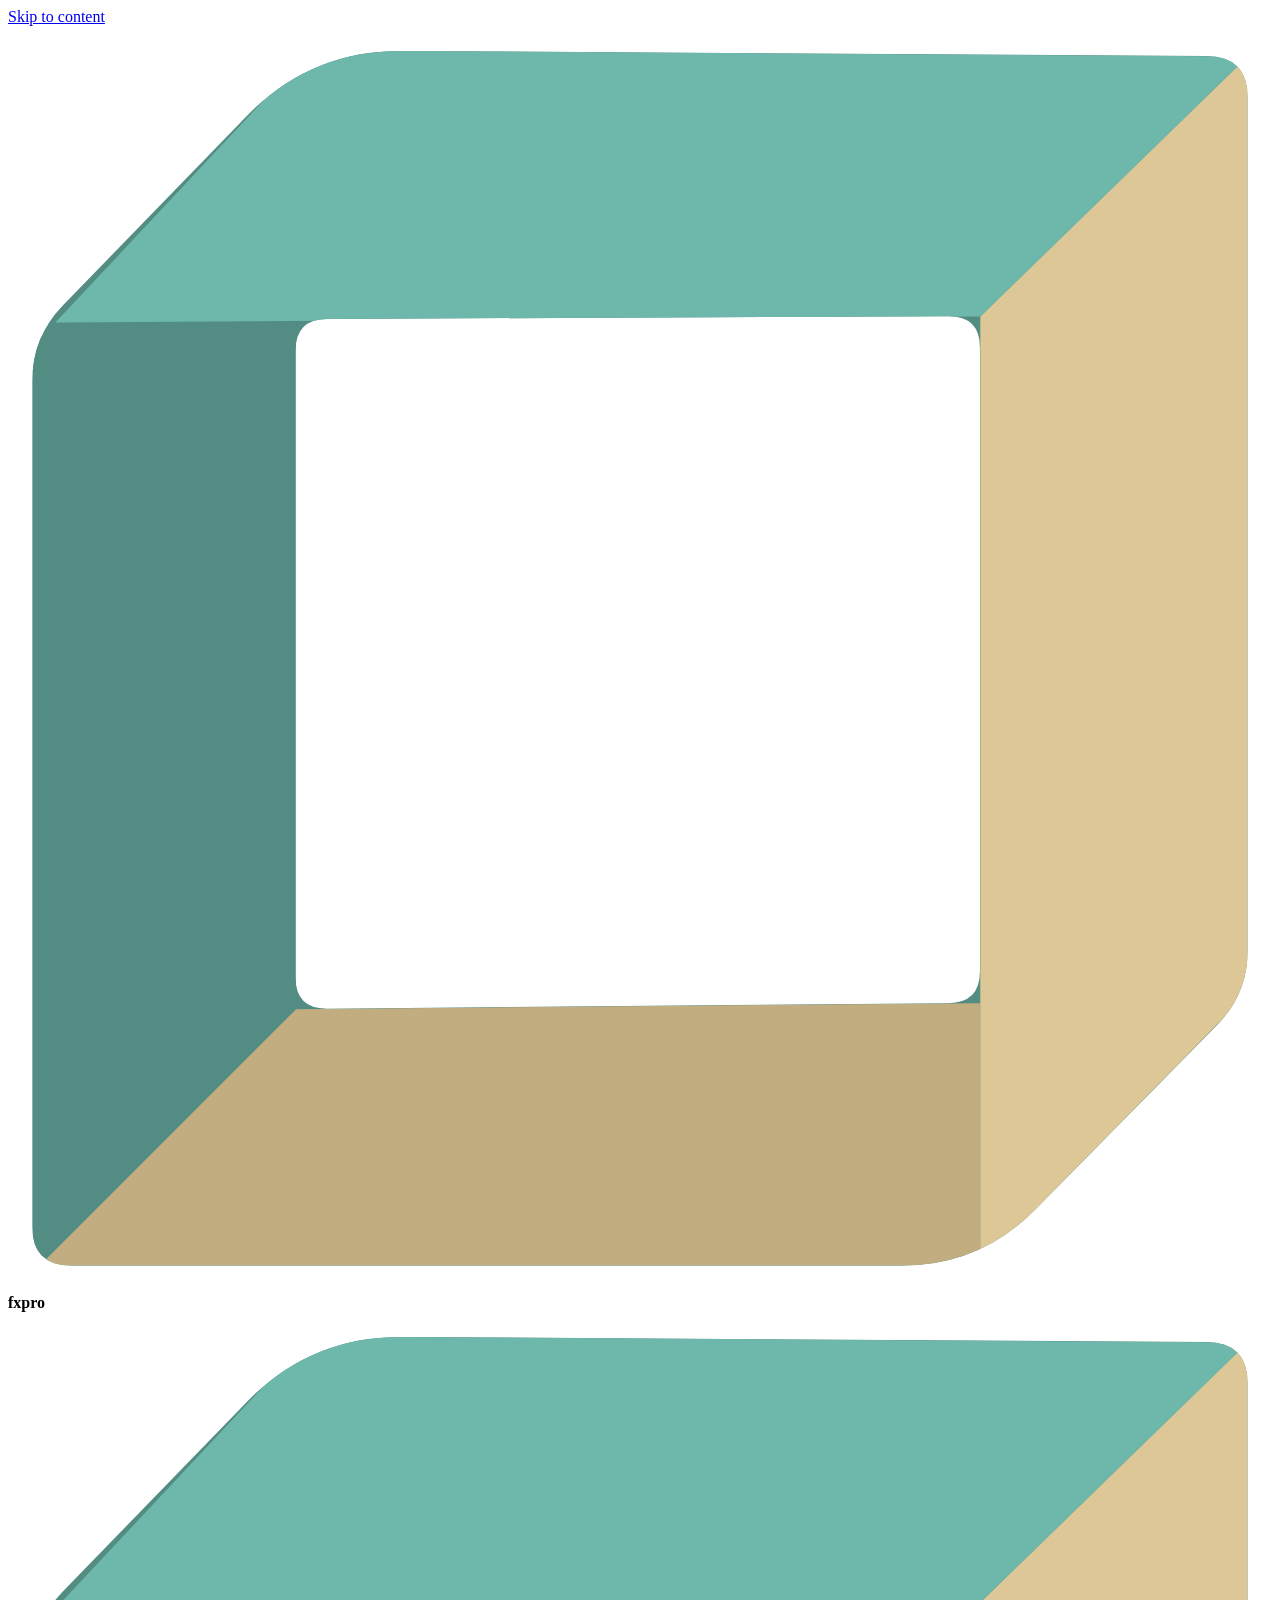
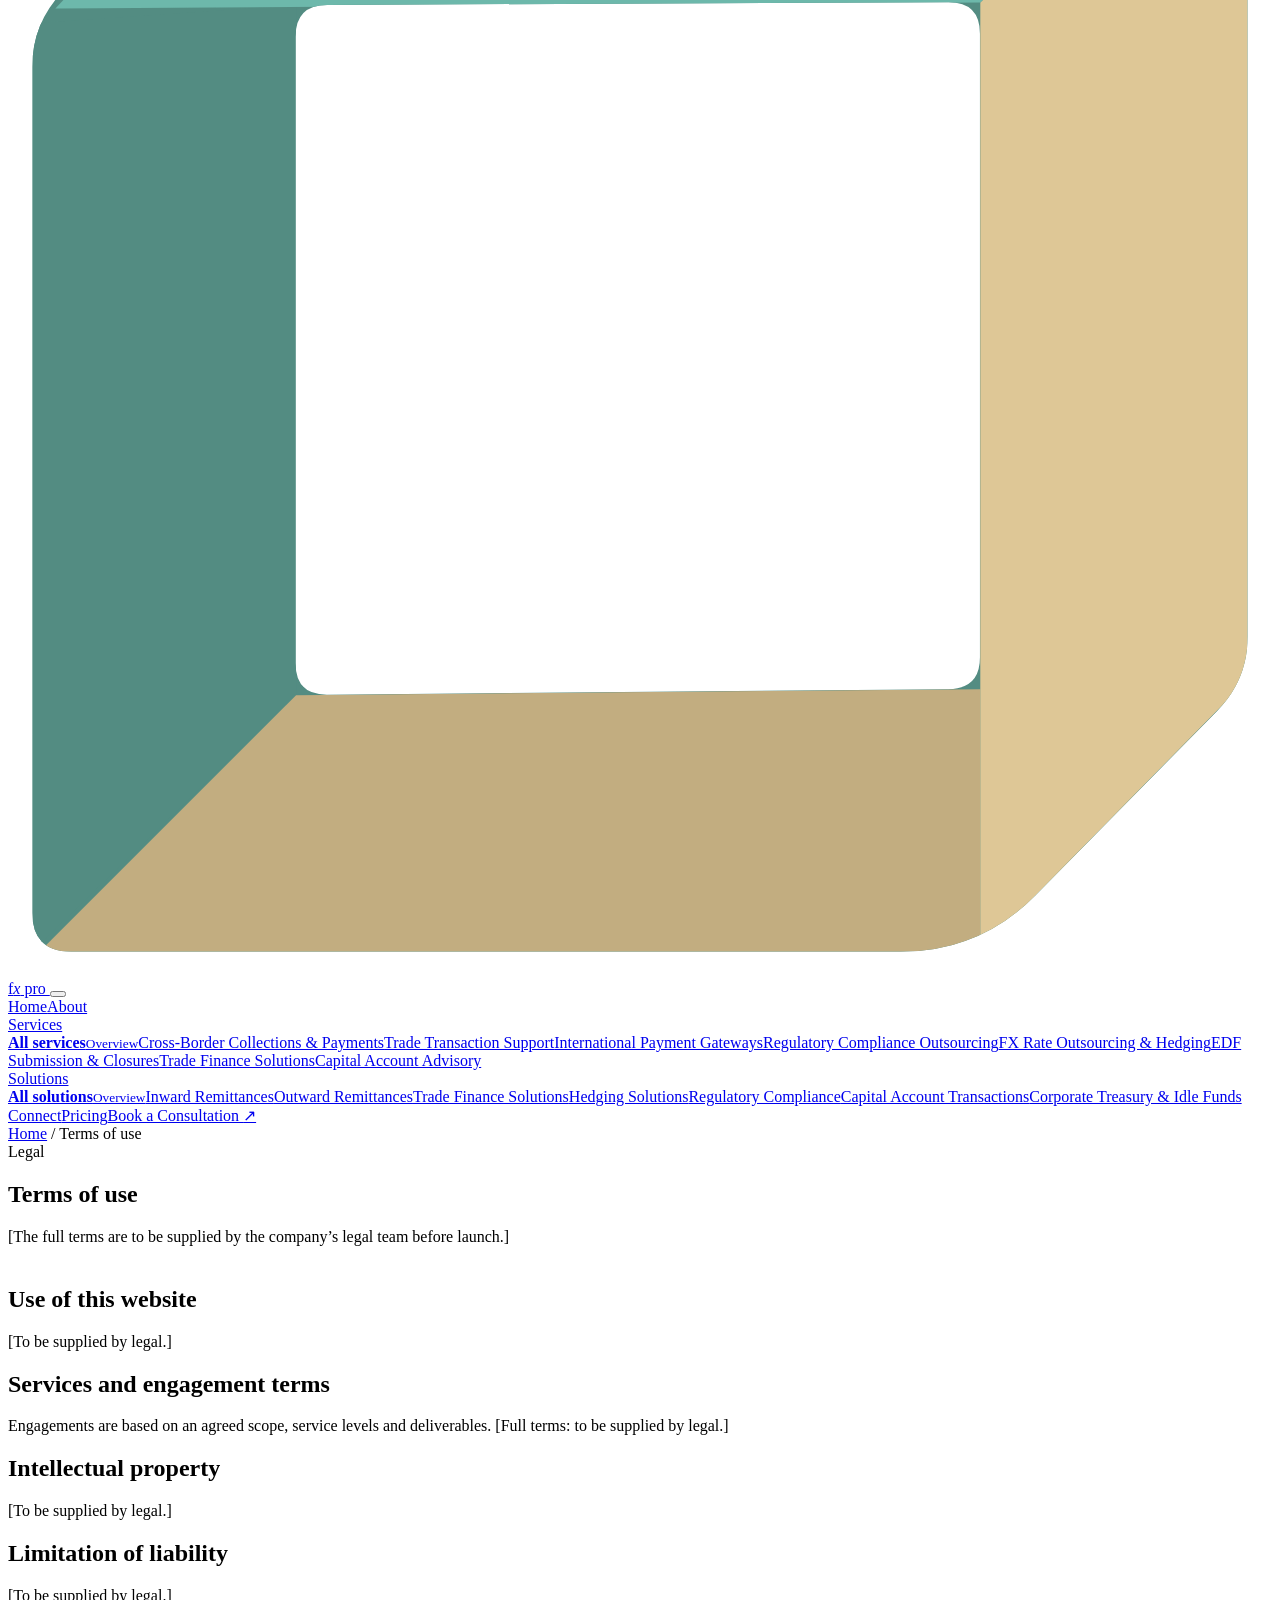
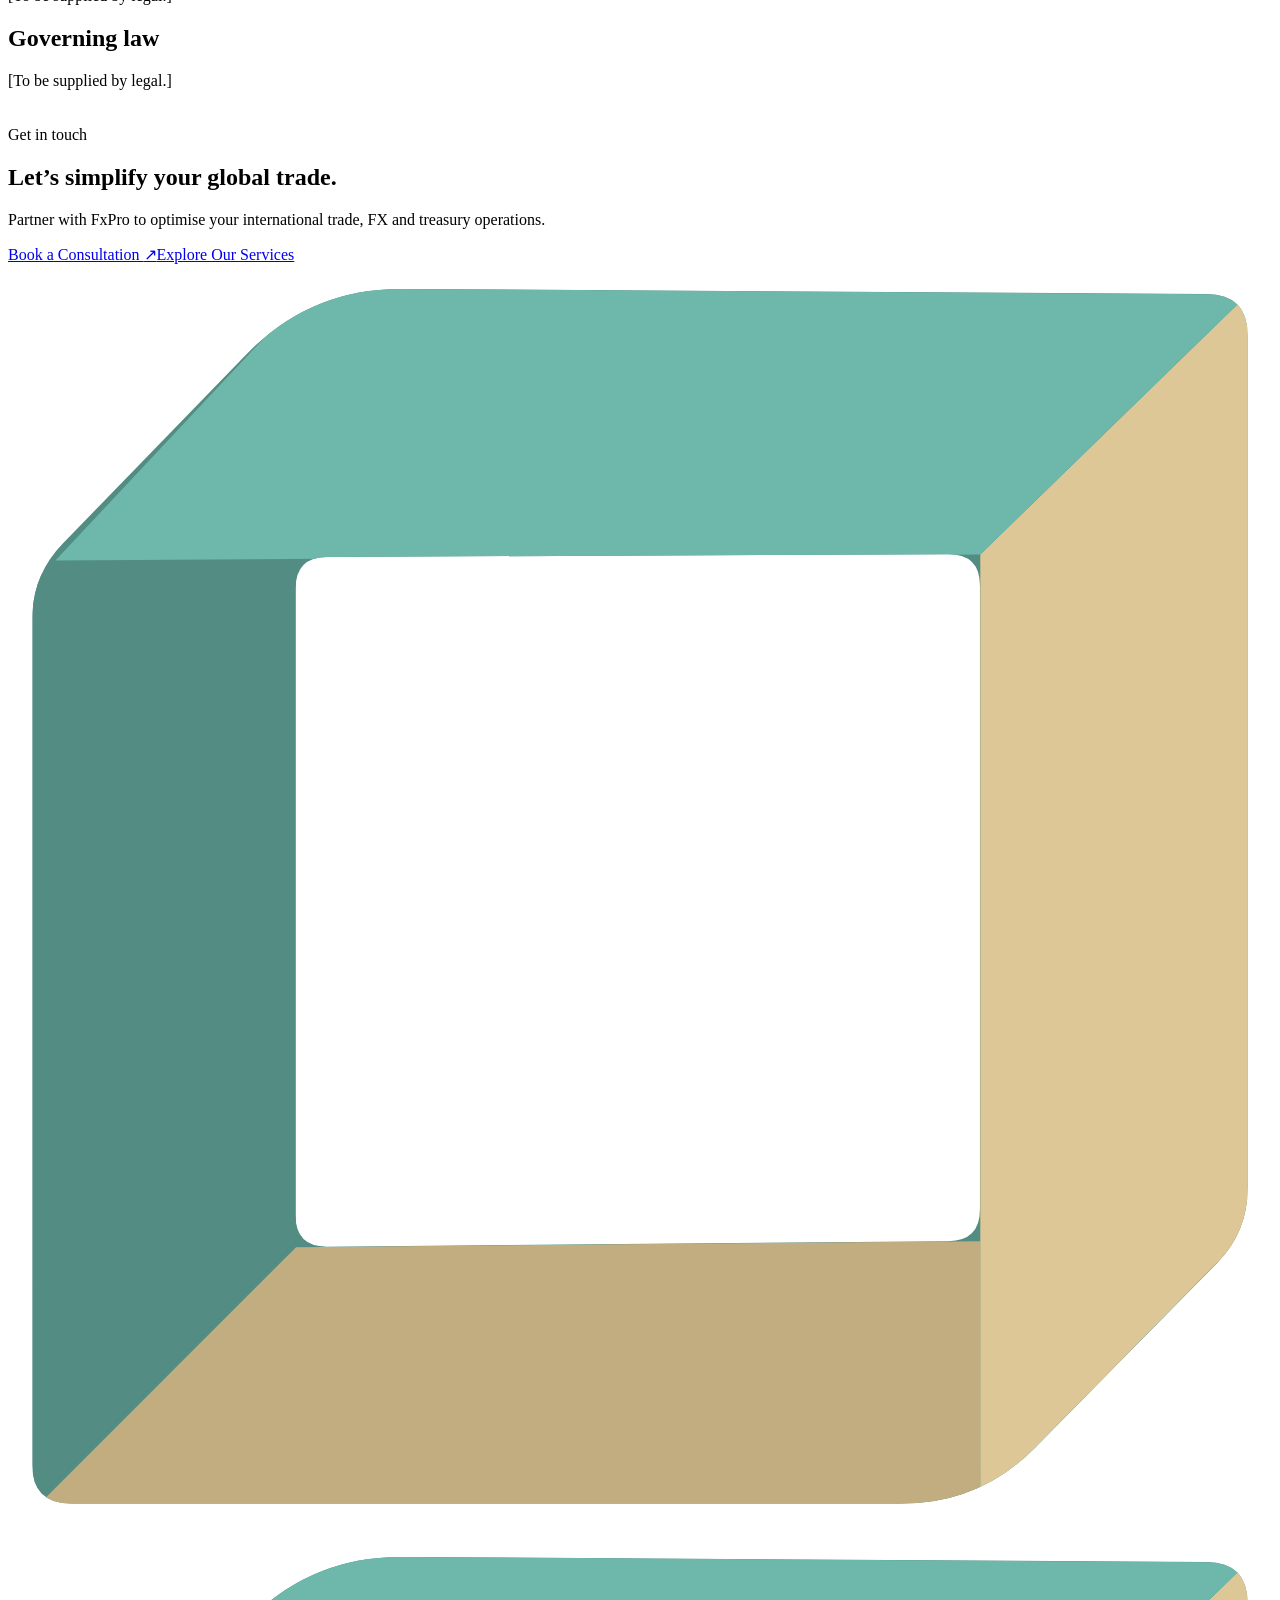
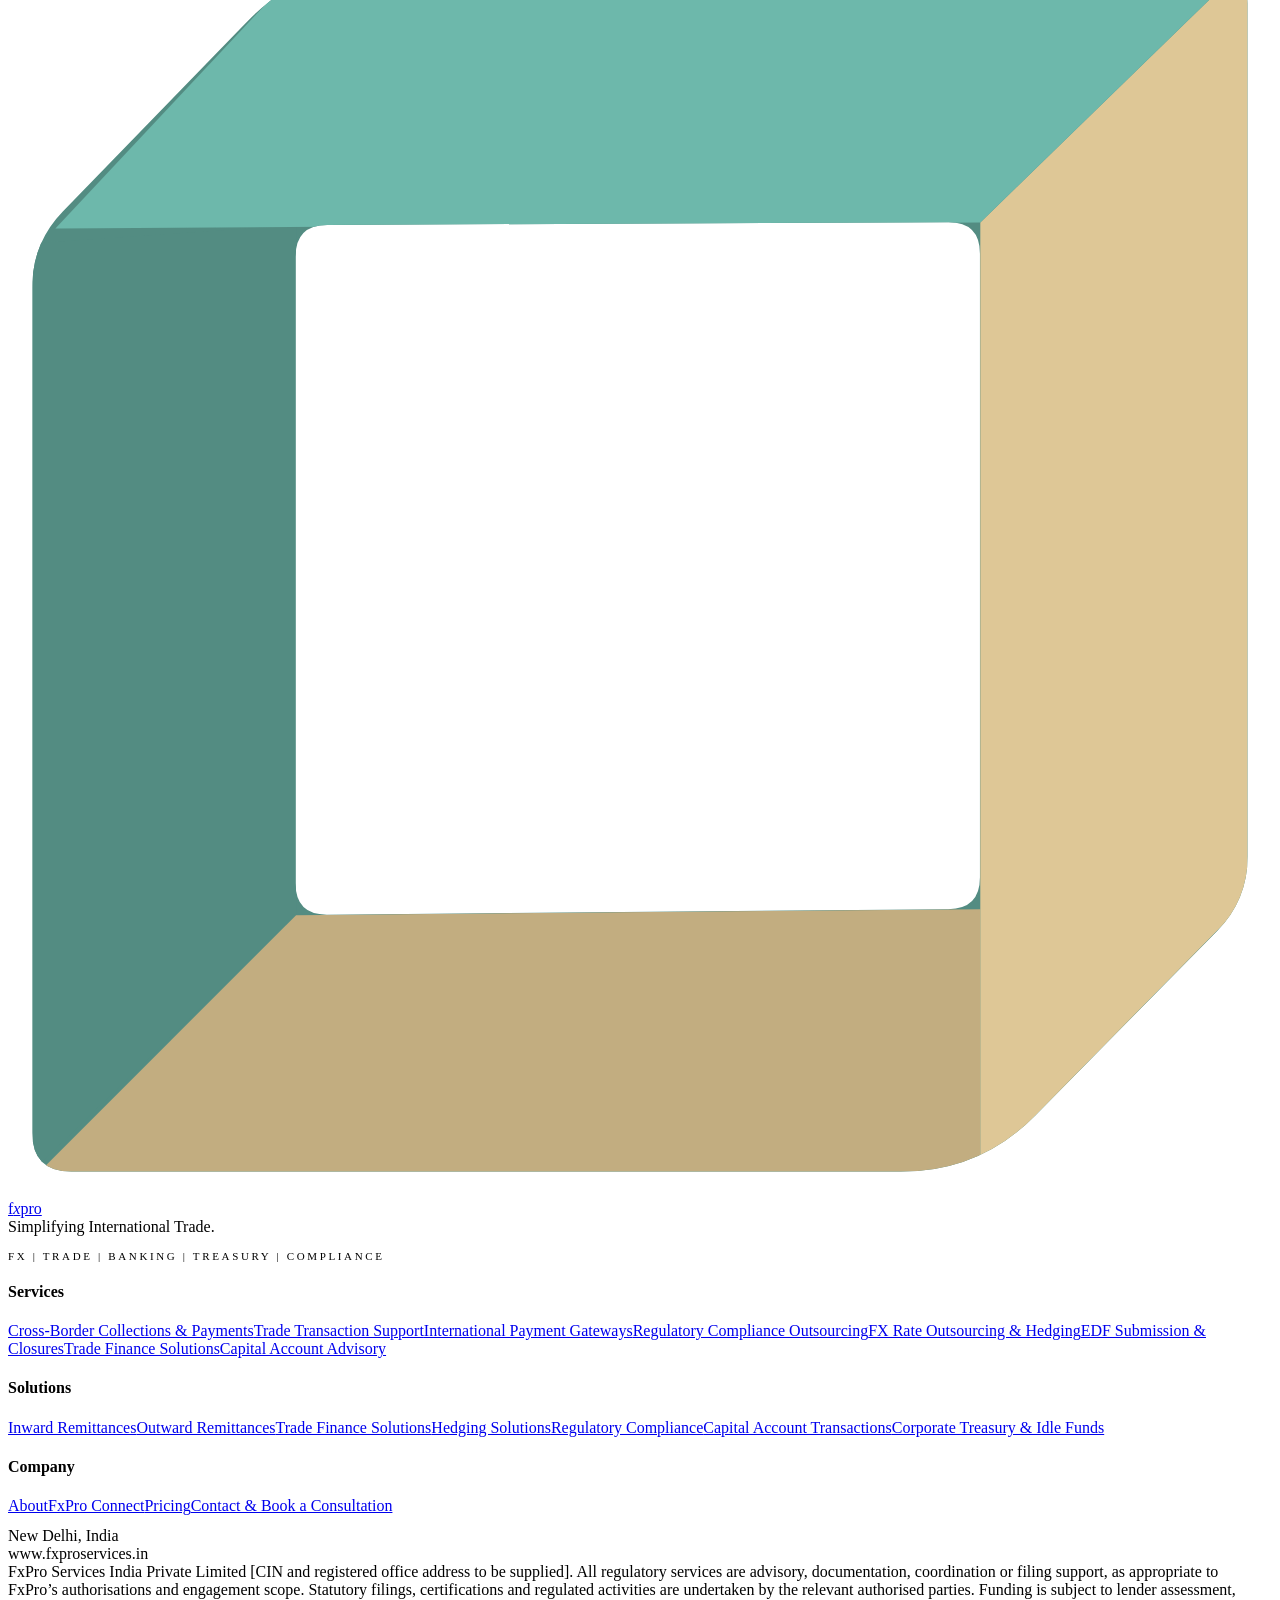
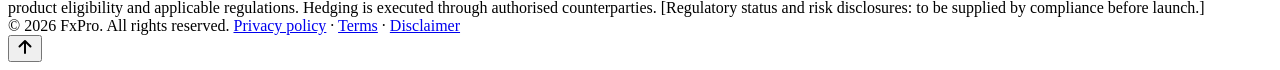
==== commit af0ed3e7: "Add files via upload" ====
--- a/index.html
+++ b/index.html
@@ -1,4934 +1,98 @@
-<!doctype html>
-<html lang="en">
-    <head>
-        <meta charset="utf-8">
-        <meta name="viewport" content="width=device-width, initial-scale=1, viewport-fit=cover">
-        <meta name="color-scheme" content="light">
-        <meta name="description" content="FxPro: cross-border payments, FX, trade finance, compliance and treasury solutions for importers, exporters and global businesses.">
-        <title>FxPro | Your Strategic Partner for Global Trade and Treasury Solutions</title>
-        <meta name="theme-color" content="#FBFCFB">
-        <meta property="og:type" content="website">
-        <meta property="og:title" content="FxPro | Your Strategic Partner for Global Trade and Treasury Solutions">
-        <meta property="og:description" content="FxPro: cross-border payments, FX, trade finance, compliance and treasury solutions for importers, exporters and global businesses.">
-        <meta name="twitter:card" content="summary">
-        <link rel="icon" type="image/svg+xml" href="data:image/svg+xml,%3Csvg%20xmlns=%22http://www.w3.org/2000/svg%22%20viewBox=%22-2%20-2%20104%20104%22%20fill=%22none%22%20aria-hidden=%22true%22%3E%3Cdefs%3E%3CclipPath%20id=%22rcfav%22%3E%3Cpath%20d=%22M17.67%205.38%20Q22.90%200.00%2030.40%200.05%20L96.60%200.47%20Q100.00%200.49%20100.00%203.89%20L100.00%2074.04%20Q100.00%2077.64%2097.47%2080.21%20L82.53%2095.37%20Q77.97%20100.00%2071.47%20100.00%20L3.20%20100.00%20Q0.00%20100.00%200.00%2096.80%20L0.00%2027.19%20Q0.00%2023.59%202.51%2021.00%20Z%20M21.66%2076.27%20Q21.66%2078.87%2024.26%2078.85%20L75.37%2078.40%20Q77.97%2078.38%2077.97%2075.78%20L77.97%2024.47%20Q77.97%2021.87%2075.37%2021.88%20L24.26%2022.10%20Q21.66%2022.11%2021.66%2024.71%20Z%20%22/%3E%3C/clipPath%3E%3C/defs%3E%3Cg%20clip-path=%22url(%23rcfav)%22%3E%3Crect%20x=%22-2%22%20y=%22-2%22%20width=%22104%22%20height=%22104%22%20fill=%22%23538c82%22/%3E%3Cpolygon%20points=%220.0,23.6%2021.7,22.1%2021.7,78.9%200.0,100.0%22%20fill=%22%23538c82%22/%3E%3Cpolygon%20points=%2221.7,78.9%2078.0,78.4%2078.0,100.0%200.6,100.0%22%20fill=%22%23c2ad80%22/%3E%3Cpolygon%20points=%22100.0,0.5%20100.0,77.6%2078.0,100.0%2078.0,21.9%22%20fill=%22%23dec796%22/%3E%3Cpolygon%20points=%2222.9,0.0%20100.0,0.5%2078.0,21.9%201.9,22.4%22%20fill=%22%236DB8AB%22/%3E%3C/g%3E%3C/svg%3E">
-        <link href="https://fonts.googleapis.com/css2?family=Inter:wght@400;500;600;700&family=Space+Grotesk:wght@700&display=swap" rel="stylesheet">
-        <style>
-            :root {
-                --ink: #162522;
-                --teal: #6DB8AB;
-                --tealD: #538C82;
-                --tx: #2C6A60;
-                --gold: #DEC796;
-                --goldD: #B5985A;
-                --tint: #F0F8F7;
-                --bg: #FBFCFB;
-                --line: #DDE7E4;
-                --mut: #52625E;
-                --x: var(--ink);
-                --serif: 'Inter',system-ui,sans-serif;
-                color-scheme: light;
-                box-sizing: border-box;
-                padding-top: env(safe-area-inset-top,0px);
-                padding-bottom: env(safe-area-inset-bottom,0px)
-            }
-
-            html {
-                scroll-padding-top: calc(88px + env(safe-area-inset-top,0px));
-                scroll-behavior: smooth
-            }
-
-            *,*:before,*:after {
-                box-sizing: inherit
-            }
-
-            body {
-                margin: 0;
-                background: var(--bg);
-                color: var(--ink);
-                font-family: 'Inter',system-ui,sans-serif;
-                line-height: 1.55;
-                -webkit-font-smoothing: antialiased
-            }
-
-            h1,h2,h3,h4,.sf {
-                font-family: var(--serif)
-            }
-
-            .sg {
-                font-family: 'Inter',system-ui,sans-serif
-            }
-
-            a {
-                color: inherit
-            }
-
-            .w {
-                max-width: 1200px;
-                margin: 0 auto;
-                padding: 0 24px
-            }
-
-            .hd {
-                position: sticky;
-                top: env(safe-area-inset-top,0px);
-                z-index: 30;
-                background: rgba(251,252,251,.94);
-                backdrop-filter: blur(10px);
-                border-bottom: 1px solid var(--line)
-            }
-
-            .nav {
-                display: flex;
-                align-items: center;
-                justify-content: space-between;
-                gap: 16px;
-                padding: 12px 24px;
-                max-width: 1200px;
-                margin: 0 auto
-            }
-
-            .brand {
-                display: flex;
-                align-items: center;
-                gap: 10px;
-                text-decoration: none
-            }
-
-            .brand svg {
-                width: 38px;
-                height: 38px
-            }
-
-            .lg {
-                font: 700 27px 'Space Grotesk',sans-serif;
-                letter-spacing: -.04em
-            }
-
-            .lg i {
-                font-style: normal;
-                color: var(--x)
-            }
-
-            .links {
-                display: flex;
-                align-items: center;
-                gap: 26px
-            }
-
-            .links a {
-                text-decoration: none;
-                font-size: 15px;
-                font-weight: 500;
-                color: #33423E;
-                padding: 6px 0;
-                border-bottom: 2px solid transparent
-            }
-
-            .links a:hover {
-                color: var(--tx)
-            }
-
-            .links a.on {
-                color: var(--ink);
-                border-color: var(--teal)
-            }
-
-            .links a.btn {
-                color: #fff;
-                padding: 12px 20px;
-                border: 1.5px solid var(--ink)
-            }
-
-            .links a.btn:hover {
-                color: #fff
-            }
-
-            .burger {
-                display: none;
-                background: none;
-                border: 1.5px solid var(--ink);
-                border-radius: 10px;
-                padding: 9px 11px;
-                cursor: pointer
-            }
-
-            .burger span {
-                display: block;
-                width: 18px;
-                height: 2px;
-                background: var(--ink);
-                margin: 4px 0
-            }
-
-            .btn {
-                display: inline-flex;
-                align-items: center;
-                justify-content: center;
-                gap: 10px;
-                padding: 13px 22px;
-                border-radius: 12px;
-                font: 600 15px 'Inter',sans-serif;
-                text-decoration: none;
-                border: 1.5px solid var(--ink);
-                cursor: pointer;
-                background: none;
-                color: var(--ink);
-                transition: background .15s,color .15s,border-color .15s
-            }
-
-            .b1 {
-                background: var(--ink);
-                color: #fff
-            }
-
-            .b3 {
-                background: var(--teal);
-                border-color: var(--teal)
-            }
-
-            .b1:hover {
-                border-color: var(--tx)
-            }
-
-            .b3:hover {
-                border-color: var(--teal)
-            }
-
-            :focus-visible {
-                outline: 3px solid var(--tx);
-                outline-offset: 2px
-            }
-
-            .eb {
-                font-size: 12px;
-                font-weight: 600;
-                letter-spacing: .2em;
-                color: var(--tx);
-                text-transform: uppercase
-            }
-
-            .h1 {
-                font-size: clamp(36px,4.8vw,62px);
-                line-height: 1.05;
-                letter-spacing: -.025em;
-                font-weight: 600;
-                margin: 16px 0 18px
-            }
-
-            .h2 {
-                font-size: clamp(30px,4vw,50px);
-                line-height: 1.1;
-                letter-spacing: -.02em;
-                font-weight: 600;
-                margin: 10px 0 0
-            }
-
-            .h3 {
-                font-size: 24px;
-                letter-spacing: -.01em;
-                line-height: 1.18;
-                font-weight: 600;
-                margin: 0
-            }
-
-            .em {
-                background: linear-gradient(transparent 58%,#E7DCBB 58%)
-            }
-
-            .lead {
-                font-size: 18px;
-                color: var(--mut);
-                max-width: 600px;
-                margin: 0 0 24px
-            }
-
-            .row {
-                display: flex;
-                flex-wrap: wrap;
-                gap: 12px
-            }
-
-            .sec {
-                padding: 84px 0 0
-            }
-
-            .hero {
-                display: grid;
-                grid-template-columns: repeat(auto-fit,minmax(min(100%,360px),1fr));
-                gap: 48px;
-                align-items: start;
-                padding: 44px 0 56px
-            }
-
-            .pills {
-                display: flex;
-                flex-wrap: wrap;
-                gap: 8px 22px;
-                margin-top: 26px;
-                font: 500 14px 'Inter',sans-serif;
-                color: var(--tx)
-            }
-
-            .pills span:before {
-                content: '';
-                display: inline-block;
-                width: 8px;
-                height: 8px;
-                border-radius: 2px;
-                background: var(--gold);
-                margin-right: 8px
-            }
-
-            .card {
-                background: #fff;
-                border: 1px solid var(--line);
-                border-radius: 22px;
-                box-shadow: 0 30px 60px -36px rgba(22,37,34,.3);
-                overflow: hidden
-            }
-
-            .ch {
-                display: flex;
-                justify-content: space-between;
-                align-items: center;
-                padding: 15px 22px;
-                background: var(--tint);
-                border-bottom: 1px solid var(--line);
-                font: 600 16px 'Inter',sans-serif
-            }
-
-            .tag {
-                font-size: 10px;
-                letter-spacing: .16em;
-                border: 1px solid #BFD3CE;
-                border-radius: 6px;
-                padding: 4px 8px;
-                color: var(--tx)
-            }
-
-            .cb {
-                padding: 22px
-            }
-
-            .fld {
-                display: grid;
-                gap: 6px;
-                font-size: 13px;
-                font-weight: 600;
-                color: #33423E
-            }
-
-            .in {
-                width: 100%;
-                border: 1.5px solid #C9D8D3;
-                border-radius: 12px;
-                padding: 12px 14px;
-                background: #fff;
-                font: 400 15px 'Inter',sans-serif;
-                color: var(--ink)
-            }
-
-            .in.bad {
-                border-color: #B03A2E
-            }
-
-            .err {
-                color: #B03A2E;
-                font-size: 12px;
-                font-weight: 500
-            }
-
-            .g2 {
-                display: grid;
-                grid-template-columns: repeat(auto-fit,minmax(130px,1fr));
-                gap: 12px
-            }
-
-            .opt {
-                border: 1px solid var(--line);
-                border-radius: 14px;
-                padding: 12px;
-                display: grid;
-                gap: 8px;
-                background: #FBFDFC
-            }
-
-            .opt b {
-                font: 600 14px 'Inter',sans-serif
-            }
-
-            .res {
-                margin-top: 14px;
-                display: grid;
-                gap: 11px
-            }
-
-            .rr {
-                display: grid;
-                gap: 6px;
-                font-size: 14px
-            }
-
-            .rr .t {
-                display: flex;
-                justify-content: space-between;
-                gap: 8px;
-                font-weight: 600
-            }
-
-            .bar {
-                height: 8px;
-                border-radius: 8px;
-                background: #E4ECEA;
-                overflow: hidden
-            }
-
-            .bar i {
-                display: block;
-                height: 100%;
-                background: #BCCAC6;
-                border-radius: 8px;
-                transition: width .35s
-            }
-
-            .rr.best .bar i {
-                background: var(--teal)
-            }
-
-            .rr.best .t span:first-child:after {
-                content: 'LOWEST';
-                font-size: 10px;
-                letter-spacing: .14em;
-                background: var(--gold);
-                border-radius: 5px;
-                padding: 2px 6px;
-                margin-left: 8px
-            }
-
-            .note {
-                font-size: 12px;
-                color: #6D7F7A;
-                margin-top: 10px
-            }
-
-            .strip {
-                background: var(--tint);
-                border-top: 1px solid var(--line);
-                border-bottom: 1px solid var(--line)
-            }
-
-            .strip .w {
-                display: grid;
-                grid-template-columns: repeat(auto-fit,minmax(170px,1fr));
-                gap: 0
-            }
-
-            .strip a {
-                padding: 20px 18px;
-                border-right: 1px solid var(--line);
-                font: 600 14px/1.3 'Inter',sans-serif;
-                text-decoration: none;
-                display: flex;
-                gap: 10px;
-                align-items: flex-start
-            }
-
-            .strip a:last-child {
-                border-right: 0
-            }
-
-            .strip a:hover {
-                background: #fff
-            }
-
-            .strip small {
-                display: block;
-                font: 500 11px 'Inter',sans-serif;
-                color: var(--tx);
-                letter-spacing: .14em;
-                margin-bottom: 4px
-            }
-
-            .head {
-                display: flex;
-                flex-wrap: wrap;
-                align-items: end;
-                justify-content: space-between;
-                gap: 20px;
-                margin-bottom: 34px
-            }
-
-            .grid {
-                display: grid;
-                grid-template-columns: repeat(auto-fit,minmax(min(100%,260px),1fr));
-                gap: 20px
-            }
-
-            .pil {
-                background: #fff;
-                border: 1px solid var(--line);
-                border-radius: 20px;
-                padding: 26px;
-                display: grid;
-                gap: 10px;
-                align-content: start
-            }
-
-            .pil p {
-                margin: 0;
-                color: var(--mut);
-                font-size: 16px
-            }
-
-            .num {
-                font: 600 13px 'Inter',sans-serif;
-                color: #7C8E89;
-                letter-spacing: .08em
-            }
-
-            .sv {
-                background: #fff;
-                border: 1px solid var(--line);
-                border-radius: 20px;
-                padding: 24px;
-                display: flex;
-                flex-direction: column;
-                gap: 10px;
-                min-height: 220px;
-                text-decoration: none;
-                transition: border-color .15s,box-shadow .15s,transform .15s
-            }
-
-            .sv:hover {
-                border-color: var(--teal);
-                box-shadow: 0 16px 40px -26px rgba(44,106,96,.55);
-                transform: translateY(-2px)
-            }
-
-            .sv p {
-                margin: 0;
-                color: var(--mut);
-                font-size: 16px;
-                flex: 1
-            }
-
-            .go {
-                font-weight: 600;
-                font-size: 14px;
-                color: var(--tx);
-                display: flex;
-                justify-content: space-between;
-                border-top: 1px solid #E6EEEC;
-                padding-top: 14px;
-                margin-top: 6px
-            }
-
-            .sv.dk {
-                background: var(--tint);
-                border-color: #CFE3DF
-            }
-
-            .two {
-                display: grid;
-                grid-template-columns: repeat(auto-fit,minmax(min(100%,340px),1fr));
-                gap: 48px;
-                align-items: start
-            }
-
-            .step {
-                display: grid;
-                grid-template-columns: 54px 1fr;
-                gap: 14px;
-                padding: 20px 0;
-                border-top: 1px solid var(--line)
-            }
-
-            .step b {
-                font: 600 22px 'Inter',sans-serif;
-                color: var(--tx);
-                letter-spacing: -.03em
-            }
-
-            .step h3 {
-                margin: 0 0 4px;
-                font-size: 22px
-            }
-
-            .step p {
-                margin: 0;
-                color: var(--mut);
-                font-size: 16px
-            }
-
-            .ind {
-                display: flex;
-                flex-wrap: wrap;
-                gap: 12px;
-                margin-top: 24px
-            }
-
-            .ind span {
-                background: #fff;
-                border: 1px solid var(--line);
-                border-radius: 999px;
-                padding: 10px 18px;
-                font-weight: 500;
-                font-size: 15px
-            }
-
-            .ul {
-                margin: 0;
-                padding: 0;
-                list-style: none;
-                display: grid;
-                gap: 9px
-            }
-
-            .ul li {
-                padding-left: 22px;
-                position: relative;
-                font-size: 16px;
-                color: #33423E
-            }
-
-            .ul li:before {
-                content: '';
-                position: absolute;
-                left: 0;
-                top: 8px;
-                width: 9px;
-                height: 9px;
-                border-radius: 3px;
-                background: var(--teal)
-            }
-
-            .ul.c2 {
-                grid-template-columns: repeat(auto-fit,minmax(min(100%,300px),1fr));
-                column-gap: 28px
-            }
-
-            .cta {
-                margin-top: 84px;
-                background: var(--tint);
-                border-top: 1px solid var(--line);
-                padding: 64px 0
-            }
-
-            .cta .h2 {
-                max-width: 660px
-            }
-
-            .crumb {
-                font-size: 13px;
-                color: #7C8E89;
-                margin-bottom: 12px
-            }
-
-            .crumb a {
-                text-decoration: none
-            }
-
-            .crumb a:hover {
-                color: var(--tx)
-            }
-
-            .ph {
-                padding: 44px 0 0
-            }
-
-            .chips {
-                display: flex;
-                flex-wrap: wrap;
-                gap: 10px;
-                margin: 0 0 28px
-            }
-
-            .chip {
-                border: 1.5px solid var(--line);
-                background: #fff;
-                border-radius: 999px;
-                padding: 9px 16px;
-                font: 500 14px 'Inter',sans-serif;
-                cursor: pointer;
-                text-decoration: none;
-                color: var(--ink)
-            }
-
-            .chip:hover,.chip.on {
-                background: var(--ink);
-                color: #fff;
-                border-color: var(--ink)
-            }
-
-            .svb {
-                display: grid;
-                grid-template-columns: repeat(auto-fit,minmax(min(100%,340px),1fr));
-                gap: 36px;
-                padding: 44px 0;
-                border-top: 1px solid var(--line)
-            }
-
-            .fn {
-                font-size: 13px;
-                color: #6D7F7A;
-                border-left: 3px solid var(--gold);
-                padding-left: 14px;
-                margin-top: 16px
-            }
-
-            .tbl {
-                width: 100%;
-                border-collapse: collapse;
-                background: #fff;
-                font-size: 15px;
-                min-width: 520px
-            }
-
-            .tw {
-                overflow-x: auto;
-                border: 1px solid var(--line);
-                border-radius: 16px
-            }
-
-            .tbl th {
-                background: var(--tint);
-                text-align: left;
-                padding: 14px 18px;
-                font: 600 15px 'Inter',sans-serif
-            }
-
-            .tbl td {
-                padding: 14px 18px;
-                border-top: 1px solid #E6EEEC;
-                vertical-align: top
-            }
-
-            .tbl td:first-child {
-                font-weight: 600
-            }
-
-            .edge {
-                display: grid;
-                grid-template-columns: repeat(auto-fit,minmax(190px,1fr));
-                border: 1px solid var(--line);
-                border-radius: 20px;
-                overflow: hidden;
-                background: #fff
-            }
-
-            .edge div {
-                padding: 24px;
-                border-right: 1px solid #E6EEEC
-            }
-
-            .edge div:last-child {
-                border-right: 0
-            }
-
-            .edge b {
-                font: 700 13px 'Inter',sans-serif;
-                letter-spacing: .18em;
-                color: var(--tx)
-            }
-
-            .edge p {
-                margin: 8px 0 0;
-                font-size: 16px;
-                color: var(--mut)
-            }
-
-            .form {
-                display: grid;
-                gap: 16px
-            }
-
-            .f2 {
-                display: grid;
-                grid-template-columns: repeat(auto-fit,minmax(200px,1fr));
-                gap: 16px
-            }
-
-            .ok {
-                background: var(--tint);
-                border: 1px solid #CFE3DF;
-                border-radius: 16px;
-                padding: 22px
-            }
-
-            .pre {
-                white-space: pre-wrap;
-                background: #fff;
-                border: 1px solid var(--line);
-                border-radius: 12px;
-                padding: 14px;
-                font-size: 14px;
-                margin: 14px 0
-            }
-
-            .ft {
-                background: var(--tint);
-                border-top: 1px solid var(--line);
-                color: #41524E;
-                font-size: 14px;
-                margin-top: 0
-            }
-
-            .fc {
-                display: grid;
-                grid-template-columns: 1.4fr repeat(3,1fr);
-                gap: 32px;
-                padding: 52px 0 28px
-            }
-
-            @media(max-width: 860px) {
-                .fc {
-                    grid-template-columns:1fr 1fr
-                }
-            }
-
-            .fc h4 {
-                margin: 0 0 14px;
-                font: 600 15px 'Inter',sans-serif;
-                color: var(--ink)
-            }
-
-            .fc a {
-                display: block;
-                color: #41524E;
-                text-decoration: none;
-                margin: 0 0 9px
-            }
-
-            .fc a:hover {
-                color: var(--tx)
-            }
-
-            .lgl {
-                border-top: 1px solid var(--line);
-                padding: 20px 0 calc(32px + env(safe-area-inset-bottom,0px));
-                font-size: 12px;
-                line-height: 1.65;
-                color: #5F716C
-            }
-
-            @media(max-width: 860px) {
-                .burger {
-                    display:block
-                }
-
-                .links {
-                    display: none;
-                    position: absolute;
-                    left: 0;
-                    right: 0;
-                    top: 100%;
-                    flex-direction: column;
-                    align-items: stretch;
-                    gap: 0;
-                    background: var(--bg);
-                    border-bottom: 1px solid var(--line);
-                    padding: 8px 24px 20px
-                }
-
-                .links.open {
-                    display: flex
-                }
-
-                .links a {
-                    padding: 14px 0;
-                    border-bottom: 1px solid var(--line)
-                }
-
-                .links a.btn {
-                    margin-top: 14px;
-                    border: 1.5px solid var(--ink)
-                }
-
-                .sec {
-                    padding-top: 60px
-                }
-
-                .strip a {
-                    border-right: 0;
-                    border-bottom: 1px solid var(--line)
-                }
-            }
-
-            @media(prefers-reduced-motion:reduce) {
-                * {
-                    transition: none!important;
-                    scroll-behavior: auto!important
-                }
-            }
-
-            /* ---- motion and polish ---- */
-            :root {
-                --ease: cubic-bezier(.22,.61,.36,1);
-                --spring: cubic-bezier(.34,1.56,.64,1)
-            }
-
-            .btn {
-                position: relative;
-                overflow: hidden;
-                isolation: isolate;
-                transition: border-color .3s,color .3s,transform .25s var(--ease),box-shadow .3s
-            }
-
-            .btn:before {
-                content: '';
-                position: absolute;
-                inset: 0;
-                transform: translateY(102%);
-                transition: transform .45s var(--ease);
-                z-index: -1
-            }
-
-            .b1:before {
-                background: var(--tx)
-            }
-
-            .b2:before {
-                background: var(--tint)
-            }
-
-            .b3:before {
-                background: #fff
-            }
-
-            .btn:hover:before {
-                transform: none
-            }
-
-            .btn:hover {
-                box-shadow: 0 12px 24px -16px rgba(22,37,34,.55)
-            }
-
-            .btn:active {
-                transform: scale(.97)
-            }
-
-            .btn span[aria-hidden] {
-                display: inline-block;
-                transition: transform .35s var(--ease)
-            }
-
-            .btn:hover span[aria-hidden] {
-                transform: translate(3px,-3px)
-            }
-
-            .skip {
-                position: fixed;
-                left: 16px;
-                top: -60px;
-                z-index: 200;
-                background: var(--ink);
-                color: #fff;
-                padding: 10px 16px;
-                border-radius: 10px;
-                text-decoration: none;
-                transition: top .2s
-            }
-
-            .skip:focus {
-                top: 12px
-            }
-
-            .prog {
-                position: fixed;
-                left: 0;
-                top: 0;
-                height: 3px;
-                width: 100%;
-                transform-origin: 0 50%;
-                transform: scaleX(0);
-                background: linear-gradient(90deg,var(--teal),var(--gold));
-                z-index: 80;
-                pointer-events: none
-            }
-
-            .hd {
-                transition: box-shadow .3s var(--ease),background .3s
-            }
-
-            .hd.sc {
-                box-shadow: 0 12px 30px -24px rgba(22,37,34,.5);
-                background: rgba(251,252,251,.98)
-            }
-
-            .nav {
-                transition: padding .3s var(--ease)
-            }
-
-            .hd.sc .nav {
-                padding-top: 7px;
-                padding-bottom: 7px
-            }
-
-            .brand svg {
-                transition: transform .6s var(--spring)
-            }
-
-            .brand:hover svg {
-                transform: rotate(-10deg) scale(1.1)
-            }
-
-            .links>a:not(.btn),.dd>a {
-                position: relative
-            }
-
-            .links>a:not(.btn):after,.dd>a:before {
-                content: '';
-                position: absolute;
-                left: 0;
-                right: 0;
-                bottom: -2px;
-                height: 2px;
-                background: var(--teal);
-                transform: scaleX(0);
-                transform-origin: 0 50%;
-                transition: transform .35s var(--ease)
-            }
-
-            .links>a:not(.btn):hover:after,.dd:hover>a:before {
-                transform: scaleX(1)
-            }
-
-            .links a.on {
-                border-color: transparent
-            }
-
-            .links a.on:after {
-                transform: scaleX(1)!important
-            }
-
-            .dd {
-                position: relative
-            }
-
-            .dd>a {
-                padding-right: 2px
-            }
-
-            .dd>a span.cv {
-                display: inline-block;
-                width: 6px;
-                height: 6px;
-                border-right: 1.6px solid currentColor;
-                border-bottom: 1.6px solid currentColor;
-                transform: rotate(45deg) translateY(-2px);
-                margin-left: 8px;
-                transition: transform .3s var(--ease)
-            }
-
-            .dd:hover .cv,.dd.open .cv {
-                transform: rotate(-135deg) translateY(-1px)
-            }
-
-            .dm {
-                position: absolute;
-                top: 100%;
-                left: -18px;
-                min-width: 360px;
-                padding: 10px;
-                background: #fff;
-                border: 1px solid var(--line);
-                border-radius: 18px;
-                box-shadow: 0 34px 60px -28px rgba(22,37,34,.45);
-                opacity: 0;
-                visibility: hidden;
-                transform: translateY(12px);
-                transition: opacity .25s var(--ease),transform .25s var(--ease),visibility .25s;
-                z-index: 5
-            }
-
-            .dd:hover .dm,.dd:focus-within .dm,.dd.open .dm {
-                opacity: 1;
-                visibility: visible;
-                transform: none
-            }
-
-            .links .dm a {
-                display: block;
-                padding: 10px 14px;
-                border-radius: 10px;
-                border: 0;
-                font-size: 14.5px;
-                color: var(--ink);
-                position: relative;
-                transition: background .2s,padding-left .25s var(--ease)
-            }
-
-            .links .dm a:after {
-                display: none
-            }
-
-            .links .dm a:hover {
-                background: var(--tint);
-                padding-left: 20px;
-                color: var(--ink)
-            }
-
-            .links .dm a small {
-                display: block;
-                font-size: 12px;
-                color: var(--mut);
-                font-weight: 400
-            }
-
-            #app {
-                transition: opacity .25s var(--ease),transform .25s var(--ease);
-                outline: 0
-            }
-
-            #app.out {
-                opacity: 0;
-                transform: translateY(12px)
-            }
-
-            .js .rv {
-                opacity: 0;
-                transform: translateY(28px);
-                transition: opacity .9s var(--ease),transform .9s var(--ease);
-                transition-delay: calc(var(--i,0)*80ms)
-            }
-
-            .js .rv.vis {
-                opacity: 1;
-                transform: none
-            }
-
-            .js .hero .a {
-                opacity: 0;
-                animation: up 1s var(--ease) forwards;
-                animation-delay: calc(var(--d,0)*120ms + 220ms)
-            }
-
-            .intro-on .hero .a {
-                animation-delay: calc(var(--d,0)*120ms + 1000ms)
-            }
-
-            @keyframes up {
-                from {
-                    opacity: 0;
-                    transform: translateY(26px)
-                }
-
-                to {
-                    opacity: 1;
-                    transform: none
-                }
-            }
-
-            .wd {
-                display: inline-block;
-                overflow: hidden;
-                vertical-align: top;
-                padding-bottom: .16em;
-                margin-bottom: -.16em
-            }
-
-            .wd>span {
-                display: inline-block;
-                transform: translateY(118%);
-                animation: wup 1.05s var(--ease) forwards;
-                animation-delay: calc(var(--w)*85ms + 260ms)
-            }
-
-            .intro-on .wd>span {
-                animation-delay: calc(var(--w)*85ms + 1050ms)
-            }
-
-            @keyframes wup {
-                to {
-                    transform: none
-                }
-            }
-
-            .herow {
-                position: relative;
-                overflow: hidden
-            }
-
-            .herow .hero {
-                position: relative;
-                z-index: 1
-            }
-
-            .hbg {
-                position: absolute;
-                right: -90px;
-                top: -60px;
-                width: 560px;
-                opacity: .14;
-                pointer-events: none;
-                transform: translate(calc(var(--px,0)*-18px),calc(var(--py,0)*-12px));
-                transition: transform .6s var(--ease)
-            }
-
-            .hbg svg {
-                width: 100%;
-                height: auto;
-                display: block;
-                animation: fl 12s ease-in-out infinite
-            }
-
-            @keyframes fl {
-                50% {
-                    transform: translateY(-20px) rotate(2deg)
-                }
-            }
-
-            .blob {
-                position: absolute;
-                border-radius: 50%;
-                filter: blur(90px);
-                opacity: .28;
-                pointer-events: none;
-                animation: dr2 15s ease-in-out infinite alternate
-            }
-
-            .b-a {
-                width: 420px;
-                height: 420px;
-                background: var(--teal);
-                left: -140px;
-                top: 140px
-            }
-
-            .b-b {
-                width: 340px;
-                height: 340px;
-                background: var(--gold);
-                right: 22%;
-                bottom: -140px;
-                animation-delay: -7s
-            }
-
-            @keyframes dr2 {
-                to {
-                    transform: translate(50px,-36px)
-                }
-            }
-
-            .cta {
-                position: relative;
-                overflow: hidden
-            }
-
-            .cta .w {
-                position: relative;
-                z-index: 1
-            }
-
-            .hbg.cb2 {
-                right: -80px;
-                top: auto;
-                bottom: -130px;
-                width: 430px;
-                opacity: .12
-            }
-
-            .pil,.sv,.card.sp {
-                position: relative
-            }
-
-            .sv:before,.pil:before {
-                content: '';
-                position: absolute;
-                inset: 0;
-                border-radius: inherit;
-                background: radial-gradient(380px circle at var(--mx,50%) var(--my,0),rgba(109,184,171,.17),transparent 58%);
-                opacity: 0;
-                transition: opacity .35s;
-                pointer-events: none
-            }
-
-            .sv:hover:before,.pil:hover:before {
-                opacity: 1
-            }
-
-            .pil {
-                transition: transform .4s var(--ease),border-color .3s,box-shadow .4s
-            }
-
-            .pil:hover {
-                transform: translateY(-4px);
-                border-color: #BFD9D3;
-                box-shadow: 0 22px 44px -30px rgba(44,106,96,.5)
-            }
-
-            .sv {
-                transition: transform .4s var(--ease),border-color .3s,box-shadow .4s
-            }
-
-            .sv:hover {
-                transform: translateY(-5px)
-            }
-
-            .go span[aria-hidden] {
-                display: inline-block;
-                transition: transform .35s var(--ease)
-            }
-
-            .sv:hover .go span[aria-hidden] {
-                transform: translate(4px,-4px)
-            }
-
-            .strip a {
-                transition: background .3s,padding-left .35s var(--ease)
-            }
-
-            .strip a:hover {
-                padding-left: 26px
-            }
-
-            .pill {
-                display: inline-block;
-                background: #fff;
-                border: 1px solid var(--line);
-                border-radius: 999px;
-                padding: 11px 20px;
-                font-weight: 500;
-                font-size: 15px;
-                text-decoration: none;
-                white-space: nowrap;
-                transition: background .25s,color .25s,border-color .25s,transform .3s var(--ease)
-            }
-
-            .pill:hover {
-                background: var(--ink);
-                color: #fff;
-                border-color: var(--ink);
-                transform: translateY(-2px)
-            }
-
-            .mq {
-                overflow: hidden;
-                -webkit-mask-image: linear-gradient(90deg,transparent,#000 7%,#000 93%,transparent);
-                mask-image: linear-gradient(90deg,transparent,#000 7%,#000 93%,transparent)
-            }
-
-            .mq>div {
-                display: flex;
-                gap: 12px;
-                width: max-content;
-                animation: mq 46s linear infinite;
-                padding: 6px 0
-            }
-
-            .mq:hover>div {
-                animation-play-state: paused
-            }
-
-            @keyframes mq {
-                to {
-                    transform: translateX(-50%)
-                }
-            }
-
-            .step {
-                position: relative
-            }
-
-            .step:before {
-                content: '';
-                position: absolute;
-                left: 0;
-                top: -1px;
-                height: 1px;
-                width: 0;
-                background: var(--teal);
-                transition: width 1.1s var(--ease) .15s
-            }
-
-            .step.vis:before {
-                width: 100%
-            }
-
-            .chips.stick {
-                position: sticky;
-                top: calc(64px + env(safe-area-inset-top,0px));
-                z-index: 20;
-                background: rgba(251,252,251,.94);
-                backdrop-filter: blur(8px);
-                padding: 10px 0;
-                margin-top: 20px;
-                margin-bottom: 0
-            }
-
-            .chip {
-                transition: background .25s,color .25s,border-color .25s,transform .25s var(--ease)
-            }
-
-            .chip:hover {
-                transform: translateY(-1px)
-            }
-
-            .in {
-                transition: border-color .2s,box-shadow .25s
-            }
-
-            .in:focus {
-                border-color: var(--tx);
-                box-shadow: 0 0 0 4px rgba(109,184,171,.28);
-                outline: 0
-            }
-
-            .chip.sm {
-                padding: 7px 14px;
-                font-size: 13px
-            }
-
-            .ld {
-                pointer-events: none;
-                opacity: .9
-            }
-
-            .spin {
-                display: inline-block;
-                width: 16px;
-                height: 16px;
-                border: 2px solid rgba(255,255,255,.45);
-                border-top-color: #fff;
-                border-radius: 50%;
-                animation: sp .7s linear infinite
-            }
-
-            @keyframes sp {
-                to {
-                    transform: rotate(360deg)
-                }
-            }
-
-            .ck {
-                display: block;
-                margin-bottom: 10px
-            }
-
-            .ck circle {
-                stroke-dasharray: 126;
-                stroke-dashoffset: 126;
-                animation: dr .8s var(--ease) forwards
-            }
-
-            .ck path {
-                stroke-dasharray: 32;
-                stroke-dashoffset: 32;
-                animation: dr .55s .5s var(--ease) forwards
-            }
-
-            @keyframes dr {
-                to {
-                    stroke-dashoffset: 0
-                }
-            }
-
-            .toast {
-                position: fixed;
-                left: 50%;
-                bottom: 30px;
-                transform: translate(-50%,24px);
-                background: var(--ink);
-                color: #fff;
-                padding: 12px 20px;
-                border-radius: 12px;
-                font-size: 14px;
-                font-weight: 500;
-                opacity: 0;
-                pointer-events: none;
-                transition: opacity .3s,transform .4s var(--spring);
-                z-index: 120
-            }
-
-            .toast.on {
-                opacity: 1;
-                transform: translate(-50%,0)
-            }
-
-            .top {
-                position: fixed;
-                right: 22px;
-                bottom: calc(22px + env(safe-area-inset-bottom,0px));
-                width: 48px;
-                height: 48px;
-                border-radius: 50%;
-                background: var(--ink);
-                color: #fff;
-                border: 0;
-                cursor: pointer;
-                opacity: 0;
-                pointer-events: none;
-                transform: translateY(14px);
-                transition: opacity .3s,transform .4s var(--ease),background .25s;
-                z-index: 70;
-                display: flex;
-                align-items: center;
-                justify-content: center
-            }
-
-            .top.on {
-                opacity: 1;
-                pointer-events: auto;
-                transform: none
-            }
-
-            .top:hover {
-                background: var(--tx)
-            }
-
-            .intro {
-                position: fixed;
-                inset: 0;
-                z-index: 150;
-                background: #fff;
-                display: flex;
-                flex-direction: column;
-                align-items: center;
-                justify-content: center;
-                gap: 14px;
-                animation: cur 1.35s var(--ease) forwards
-            }
-
-            .intro svg {
-                width: 88px;
-                height: 88px;
-                animation: pop .9s var(--spring) both
-            }
-
-            .intro b {
-                font: 700 30px 'Space Grotesk',sans-serif;
-                letter-spacing: -.04em;
-                opacity: 0;
-                animation: fi .6s .35s var(--ease) forwards
-            }
-
-            @keyframes cur {
-                0%,70% {
-                    transform: none
-                }
-
-                100% {
-                    transform: translateY(-101%)
-                }
-            }
-
-            @keyframes pop {
-                from {
-                    transform: scale(.4) rotate(-14deg);
-                    opacity: 0
-                }
-
-                to {
-                    transform: none;
-                    opacity: 1
-                }
-            }
-
-            @keyframes fi {
-                to {
-                    opacity: 1
-                }
-            }
-
-            .lgl a {
-                color: inherit;
-                text-decoration: underline;
-                text-underline-offset: 3px
-            }
-
-            .fc a {
-                position: relative;
-                transition: color .2s,padding-left .3s var(--ease)
-            }
-
-            .fc a:hover {
-                padding-left: 6px
-            }
-
-            .pil.sel {
-                display: flex;
-                flex-direction: column;
-                gap: 10px
-            }
-
-            .pil.sel .btn {
-                align-self: flex-start;
-                margin-top: auto
-            }
-
-            .lg-sec h2 {
-                font: 600 24px 'Inter',system-ui,sans-serif;
-                margin: 30px 0 8px
-            }
-
-            .lg-sec p {
-                color: var(--mut);
-                margin: 0 0 10px;
-                max-width: 760px
-            }
-
-            @media(max-width: 860px) {
-                .dm {
-                    position:static;
-                    opacity: 1;
-                    visibility: visible;
-                    transform: none;
-                    box-shadow: none;
-                    border: 0;
-                    padding: 0 0 6px 12px;
-                    min-width: 0;
-                    display: none
-                }
-
-                .dd.open .dm {
-                    display: block
-                }
-
-                .links .dm a {
-                    padding: 11px 0;
-                    border-bottom: 1px solid var(--line);
-                    border-radius: 0
-                }
-
-                .links .dm a:hover {
-                    padding-left: 6px
-                }
-
-                .hbg {
-                    width: 380px;
-                    right: -120px
-                }
-
-                .chips.stick {
-                    top: calc(58px + env(safe-area-inset-top,0px))
-                }
-            }
-
-            @media(prefers-reduced-motion:reduce) {
-                .intro {
-                    display: none
-                }
-
-                .mq>div,.blob,.hbg svg {
-                    animation: none
-                }
-
-                .btn:before,.sv:before {
-                    transition: none
-                }
-            }
-
-            /* ---- services list (image left, text right) ---- */
-            .sl {
-                display: grid;
-                grid-template-columns: repeat(auto-fit,minmax(min(100%,460px),1fr));
-                column-gap: 48px
-            }
-
-            .sr {
-                display: grid;
-                grid-template-columns: 148px 1fr;
-                gap: 22px;
-                align-items: start;
-                padding: 26px 0;
-                border-top: 1px solid var(--line);
-                text-decoration: none;
-                color: inherit
-            }
-
-            .sthumb {
-                width: 148px;
-                aspect-ratio: 1/1.08;
-                border-radius: 22px;
-                overflow: hidden;
-                background: linear-gradient(160deg,var(--tint),#fff);
-                border: 1px solid var(--line);
-                display: flex;
-                align-items: center;
-                justify-content: center;
-                transition: transform .4s var(--ease),box-shadow .4s
-            }
-
-            .sthumb img {
-                width: 100%;
-                height: 100%;
-                object-fit: cover;
-                display: block
-            }
-
-            .sthumb {
-                position: relative;
-                color: var(--tx)
-            }
-
-            .sthumb svg {
-                width: 56px;
-                height: 56px
-            }
-
-            .sthumb em {
-                position: absolute;
-                left: 12px;
-                top: 10px;
-                font: 600 12px 'Inter',sans-serif;
-                font-style: normal;
-                color: #7C8E89;
-                letter-spacing: .08em
-            }
-
-            .ic {
-                width: 52px;
-                height: 52px;
-                border-radius: 14px;
-                background: var(--tint);
-                border: 1px solid #CFE3DF;
-                color: var(--tx);
-                display: flex;
-                align-items: center;
-                justify-content: center
-            }
-
-            .flow {
-                margin-top: 22px
-            }
-
-            .fl {
-                display: flex;
-                align-items: center;
-                gap: 14px;
-                padding: 12px 16px;
-                border: 1px solid var(--line);
-                border-radius: 14px;
-                background: var(--tint);
-                font: 600 16px 'Inter',sans-serif;
-                position: relative
-            }
-
-            .fl svg {
-                color: var(--tx);
-                flex: none
-            }
-
-            .fl+.fl {
-                margin-top: 22px
-            }
-
-            .fl+.fl:before {
-                content: '';
-                position: absolute;
-                left: 28px;
-                top: -22px;
-                height: 22px;
-                width: 2px;
-                background: var(--teal)
-            }
-
-            .jr {
-                grid-template-columns: repeat(auto-fit,minmax(min(100%,190px),1fr))
-            }
-
-            .sbody h3 {
-                font-size: 20px;
-                margin: 0 0 8px;
-                transition: color .25s
-            }
-
-            .sbody p {
-                margin: 0;
-                color: var(--mut);
-                font-size: 16px
-            }
-
-            .sbody .sub {
-                font-size: 14px;
-                font-weight: 500;
-                color: #6D7F7A;
-                margin: 0 0 8px
-            }
-
-            .sr:hover .sbody h3 {
-                color: var(--tx)
-            }
-
-            .sr:hover .sthumb {
-                transform: translateY(-3px);
-                box-shadow: 0 18px 36px -24px rgba(44,106,96,.55)
-            }
-
-            /* ---- mobile refinements ---- */
-            @media(max-width: 860px) {
-                .links.open {
-                    max-height:calc(100vh - 70px);
-                    max-height: calc(100dvh - 70px);
-                    overflow-y: auto;
-                    -webkit-overflow-scrolling: touch
-                }
-
-                .in {
-                    font-size: 16px
-                }
-
-                .edge div {
-                    border-right: 0;
-                    border-bottom: 1px solid #E6EEEC
-                }
-
-                .edge div:last-child {
-                    border-bottom: 0
-                }
-
-                .two {
-                    gap: 30px
-                }
-
-                .head {
-                    margin-bottom: 24px
-                }
-
-                .chips.stick {
-                    flex-wrap: nowrap;
-                    overflow-x: auto;
-                    scrollbar-width: none;
-                    -webkit-overflow-scrolling: touch;
-                    margin-left: -24px;
-                    margin-right: -24px;
-                    padding-left: 24px;
-                    padding-right: 24px
-                }
-
-                .chips.stick::-webkit-scrollbar {
-                    display: none
-                }
-
-                .chips.stick .chip {
-                    flex: none;
-                    white-space: nowrap
-                }
-
-                .cta {
-                    padding: 48px 0;
-                    margin-top: 60px
-                }
-
-                .blob {
-                    filter: blur(60px);
-                    opacity: .2
-                }
-
-                .b-b {
-                    display: none
-                }
-
-                .hd {
-                    -webkit-backdrop-filter: none;
-                    backdrop-filter: none;
-                    background: rgba(251,252,251,.98)
-                }
-            }
-
-            @media(max-width: 560px) {
-                .w {
-                    padding:0 18px
-                }
-
-                .nav {
-                    padding: 10px 18px
-                }
-
-                .links {
-                    padding-left: 18px;
-                    padding-right: 18px
-                }
-
-                .hero {
-                    padding: 28px 0 40px;
-                    gap: 32px
-                }
-
-                .row .btn {
-                    flex: 1 1 100%
-                }
-
-                .fc {
-                    grid-template-columns: 1fr;
-                    gap: 24px;
-                    padding: 40px 0 20px
-                }
-
-                .cb {
-                    padding: 18px
-                }
-
-                .card .ch {
-                    padding: 14px 18px
-                }
-
-                .lead {
-                    font-size: 16.5px
-                }
-
-                .h3 {
-                    font-size: 21px
-                }
-
-                .step {
-                    grid-template-columns: 40px 1fr;
-                    gap: 10px
-                }
-
-                .pil {
-                    padding: 22px
-                }
-
-                .sv {
-                    min-height: 0
-                }
-
-                .chips.stick {
-                    margin-left: -18px;
-                    margin-right: -18px;
-                    padding-left: 18px;
-                    padding-right: 18px
-                }
-
-                .sr {
-                    grid-template-columns: 104px 1fr;
-                    gap: 16px;
-                    padding: 20px 0
-                }
-
-                .sthumb {
-                    width: 104px;
-                    border-radius: 18px
-                }
-
-                .sthumb svg {
-                    width: 44px;
-                    height: 44px
-                }
-
-                .sthumb em {
-                    left: 9px;
-                    top: 8px;
-                    font-size: 11px
-                }
-
-                .sbody h3 {
-                    font-size: 17px;
-                    margin-bottom: 6px
-                }
-
-                .sbody p {
-                    font-size: 14.5px
-                }
-
-                .toast {
-                    left: 16px;
-                    right: 16px;
-                    transform: translateY(24px);
-                    text-align: center
-                }
-
-                .toast.on {
-                    transform: none
-                }
-
-                .top {
-                    right: 16px
-                }
-            }
-
-            /* ---- v3 ---- */
-            .hx {
-                display: block;
-                text-align: center;
-                max-width: 880px;
-                margin: 0 auto;
-                padding: 84px 0 92px
-            }
-
-            .hx .h1 {
-                font-size: clamp(38px,6.2vw,76px)
-            }
-
-            .hx .lead {
-                max-width: 640px;
-                margin: 0 auto 26px;
-                font-size: 19px
-            }
-
-            .hx .row,.hx .pills {
-                justify-content: center
-            }
-
-            .herow:after {
-                content: '';
-                position: absolute;
-                inset: 0;
-                background: radial-gradient(520px circle at calc(50% + var(--px,0)*90%) calc(45% + var(--py,0)*90%),rgba(109,184,171,.2),transparent 62%);
-                pointer-events: none
-            }
-
-            .strip .w {
-                grid-template-columns: repeat(4,1fr)
-            }
-
-            .sti {
-                text-align: center;
-                padding: 26px 10px;
-                border-right: 1px solid var(--line)
-            }
-
-            .sti:last-child {
-                border-right: 0
-            }
-
-            .sti b {
-                display: block;
-                font: 700 clamp(26px,3.4vw,40px) 'Space Grotesk',sans-serif;
-                letter-spacing: -.03em
-            }
-
-            .sti b i {
-                font-style: normal
-            }
-
-            .sti span {
-                display: block;
-                margin-top: 2px;
-                font-size: 12px;
-                letter-spacing: .08em;
-                text-transform: uppercase;
-                color: var(--tx)
-            }
-
-            .ib {
-                display: inline-flex;
-                color: var(--tx);
-                flex: none
-            }
-
-            .pls {
-                border-bottom: 1px solid var(--line)
-            }
-
-            .pl {
-                display: flex;
-                gap: 16px;
-                align-items: center;
-                padding: 18px 0;
-                border-top: 1px solid var(--line);
-                font: 600 18px 'Inter',sans-serif;
-                transition: padding-left .3s var(--ease),color .3s
-            }
-
-            .pl:hover {
-                padding-left: 10px;
-                color: var(--tx)
-            }
-
-            .pr {
-                display: grid;
-                grid-template-columns: minmax(220px,320px) 1fr;
-                gap: 20px 48px;
-                align-items: center;
-                padding: 34px 0;
-                border-top: 1px solid var(--line);
-                transition: background .4s
-            }
-
-            .pr:last-child {
-                border-bottom: 1px solid var(--line)
-            }
-
-            .pr:hover {
-                background: linear-gradient(90deg,var(--tint),transparent)
-            }
-
-            .lgo {
-                display: flex;
-                align-items: center;
-                gap: 12px;
-                font: 800 34px 'Inter',sans-serif;
-                letter-spacing: -.04em;
-                transition: transform .4s var(--ease);
-                transform-origin: 0 50%
-            }
-
-            .pr:hover .lgo {
-                transform: scale(1.05)
-            }
-
-            .lgo svg {
-                width: 44px;
-                height: 44px;
-                flex: none
-            }
-
-            .pr .sub {
-                margin: 8px 0 0;
-                font-size: 13px;
-                font-weight: 500;
-                color: var(--tx)
-            }
-
-            .pr .ul {
-                grid-template-columns: repeat(auto-fit,minmax(250px,1fr));
-                column-gap: 28px
-            }
-
-            .mb {
-                display: none
-            }
-
-            .stab {
-                display: grid;
-                grid-template-columns: 340px 1fr;
-                gap: 56px;
-                margin-top: 34px
-            }
-
-            .stl {
-                display: grid;
-                align-content: start
-            }
-
-            .stb {
-                cursor: pointer;
-                display: flex;
-                gap: 14px;
-                align-items: center;
-                width: 100%;
-                text-align: left;
-                background: none;
-                border: 0;
-                border-bottom: 1px solid var(--line);
-                padding: 15px 4px;
-                font: 600 16px/1.3 'Inter',sans-serif;
-                color: #5b6b67;
-                transition: color .25s,padding-left .3s var(--ease),box-shadow .3s
-            }
-
-            .stb em {
-                font: 600 12px 'Inter';
-                font-style: normal;
-                color: #9aa9a5;
-                letter-spacing: .08em
-            }
-
-            .stb:hover {
-                color: var(--ink);
-                padding-left: 8px
-            }
-
-            .stb.on {
-                color: var(--ink);
-                padding-left: 14px;
-                box-shadow: inset 3px 0 var(--teal)
-            }
-
-            .spn {
-                display: none
-            }
-
-            .spn.on {
-                display: block;
-                animation: fi2 .55s var(--ease)
-            }
-
-            @keyframes fi2 {
-                from {
-                    opacity: 0;
-                    transform: translateY(14px)
-                }
-            }
-
-            .spn .ib {
-                margin-bottom: 14px
-            }
-
-            .spn h3 {
-                font: 600 clamp(26px,3vw,38px)/1.15 'Inter',sans-serif;
-                letter-spacing: -.02em;
-                margin: 0 0 12px
-            }
-
-            .spn .lead {
-                margin-bottom: 18px
-            }
-
-            .acc {
-                border-bottom: 1px solid var(--line)
-            }
-
-            .ar {
-                border-top: 1px solid var(--line)
-            }
-
-            .ah {
-                width: 100%;
-                display: grid;
-                grid-template-columns: 64px 1fr 36px;
-                gap: 16px;
-                align-items: center;
-                text-align: left;
-                background: none;
-                border: 0;
-                padding: 26px 0;
-                cursor: pointer;
-                font-family: inherit;
-                color: var(--ink)
-            }
-
-            .an {
-                font: 700 15px 'Space Grotesk',sans-serif;
-                color: #9aa9a5;
-                letter-spacing: .06em;
-                transition: color .3s
-            }
-
-            .ar.open .an,.ah:hover .an {
-                color: var(--tx)
-            }
-
-            .at {
-                display: block;
-                font: 600 clamp(20px,2.6vw,30px)/1.2 'Inter',sans-serif;
-                letter-spacing: -.02em;
-                transition: transform .35s var(--ease)
-            }
-
-            .ah:hover .at {
-                transform: translateX(6px)
-            }
-
-            .at small {
-                display: block;
-                margin-top: 6px;
-                font: 400 15.5px/1.5 'Inter',sans-serif;
-                color: var(--mut);
-                letter-spacing: 0
-            }
-
-            .ap {
-                width: 36px;
-                height: 36px;
-                border-radius: 50%;
-                border: 1.5px solid var(--line);
-                position: relative;
-                transition: background .3s,border-color .3s,color .3s
-            }
-
-            .ap:before,.ap:after {
-                content: '';
-                position: absolute;
-                left: 50%;
-                top: 50%;
-                width: 12px;
-                height: 1.8px;
-                background: currentColor;
-                margin: -.9px 0 0 -6px;
-                transition: transform .4s var(--ease)
-            }
-
-            .ap:after {
-                transform: rotate(90deg)
-            }
-
-            .ar.open .ap {
-                background: var(--ink);
-                color: #fff;
-                border-color: var(--ink)
-            }
-
-            .ar.open .ap:after {
-                transform: rotate(0)
-            }
-
-            .ab {
-                display: grid;
-                grid-template-rows: 0fr;
-                transition: grid-template-rows .5s var(--ease)
-            }
-
-            .ar.open .ab {
-                grid-template-rows: 1fr
-            }
-
-            .ab>div {
-                overflow: hidden;
-                min-height: 0
-            }
-
-            .abi {
-                display: grid;
-                grid-template-columns: 1fr 1fr;
-                gap: 20px 48px;
-                padding: 0 0 34px 80px
-            }
-
-            .mdp {
-                display: none
-            }
-
-            .nl {
-                display: grid;
-                grid-template-columns: 1fr 1fr;
-                column-gap: 64px;
-                margin-top: 30px
-            }
-
-            .ni {
-                display: grid;
-                grid-template-columns: 60px 1fr;
-                gap: 12px;
-                padding: 24px 0;
-                border-top: 1px solid var(--line)
-            }
-
-            .nn {
-                font: 700 30px 'Space Grotesk',sans-serif;
-                color: var(--gold);
-                transition: color .3s
-            }
-
-            .ni:hover .nn {
-                color: var(--tx)
-            }
-
-            .ni b {
-                font: 600 19px 'Inter',sans-serif;
-                display: block;
-                margin-bottom: 4px
-            }
-
-            .ni p {
-                margin: 0;
-                color: var(--mut);
-                font-size: 15.5px
-            }
-
-            .dk2 {
-                background: var(--ink);
-                color: #fff;
-                margin-top: 84px;
-                padding-bottom: 64px;
-                overflow: hidden
-            }
-
-            .dk2 .eb {
-                color: var(--teal)
-            }
-
-            .dk2 .lead {
-                color: #B4C5C0
-            }
-
-            .dk2 .sec {
-                padding-top: 72px
-            }
-
-            .rl {
-                display: grid;
-                grid-template-columns: repeat(4,1fr);
-                margin-top: 36px;
-                border-top: 1px solid #2c3f3a
-            }
-
-            .rl>div {
-                padding: 26px 20px 26px 0;
-                border-right: 1px solid #2c3f3a;
-                display: grid;
-                gap: 2px
-            }
-
-            .rl>div+div {
-                padding-left: 24px
-            }
-
-            .rl>div:last-child {
-                border-right: 0
-            }
-
-            .rl strong {
-                font: 700 clamp(34px,4.6vw,60px) 'Space Grotesk',sans-serif;
-                color: var(--gold);
-                letter-spacing: -.04em;
-                line-height: 1;
-                transition: color .3s,transform .4s var(--spring);
-                transform-origin: 0 50%
-            }
-
-            .rl>div:hover strong {
-                color: var(--teal);
-                transform: scale(1.08)
-            }
-
-            .rl span {
-                font-weight: 600;
-                margin-top: 8px
-            }
-
-            .rl small {
-                color: #8fa39d;
-                font-size: 13px;
-                letter-spacing: .14em
-            }
-
-            .cp {
-                white-space: nowrap;
-                border: 1px solid #34504a;
-                border-radius: 999px;
-                padding: 9px 18px;
-                color: #dfe9e6;
-                font-size: 15px;
-                transition: background .3s
-            }
-
-            .cp:hover {
-                background: #1f3530
-            }
-
-            .cp b {
-                color: var(--teal);
-                margin-right: 8px
-            }
-
-            .bnd {
-                background: var(--tint);
-                border-block:1px solid var(--line);margin-top: 84px;
-                padding-bottom: 64px
-            }
-
-            .bnd .sec {
-                padding-top: 64px
-            }
-
-            .bi {
-                display: grid;
-                grid-template-columns: 34px 1fr;
-                gap: 14px
-            }
-
-            .bi b {
-                font: 600 17px/1.3 'Inter',sans-serif;
-                display: block
-            }
-
-            .bi p {
-                margin: 4px 0 0;
-                font-size: 15px;
-                color: var(--mut)
-            }
-
-            .bi .ib {
-                transition: transform .4s var(--spring)
-            }
-
-            .bi:hover .ib {
-                transform: scale(1.2) rotate(-6deg)
-            }
-
-            .ts {
-                position: relative
-            }
-
-            .ts .no {
-                width: 56px;
-                height: 56px;
-                border-radius: 50%;
-                background: #fff;
-                border: 1.5px solid var(--teal);
-                color: var(--tx);
-                display: flex;
-                align-items: center;
-                justify-content: center;
-                position: relative;
-                z-index: 1;
-                transition: background .3s,color .3s,transform .4s var(--spring)
-            }
-
-            .ts:hover .no {
-                background: var(--tx);
-                color: #fff;
-                transform: scale(1.12)
-            }
-
-            .ts b {
-                display: block;
-                margin: 14px 0 4px;
-                font: 600 16.5px/1.3 'Inter',sans-serif
-            }
-
-            .ts p {
-                margin: 0;
-                font-size: 14.5px;
-                color: var(--mut)
-            }
-
-            .ig {
-                display: flex;
-                flex-wrap: wrap;
-                gap: 12px;
-                margin-top: 30px
-            }
-
-            .ch2 {
-                display: inline-flex;
-                align-items: center;
-                gap: 10px;
-                padding: 12px 18px;
-                border-radius: 999px;
-                background: var(--tint);
-                font-weight: 500;
-                font-size: 15px;
-                transition: background .3s,color .3s,transform .35s var(--spring)
-            }
-
-            .ch2 .ib {
-                transition: color .3s
-            }
-
-            .ch2:hover {
-                background: var(--ink);
-                color: #fff;
-                transform: translateY(-3px)
-            }
-
-            .ch2:hover .ib {
-                color: var(--teal)
-            }
-
-            .tc {
-                display: grid;
-                grid-template-columns: repeat(4,1fr);
-                margin-top: 30px
-            }
-
-            .tc>div {
-                padding: 6px 24px;
-                border-left: 1px solid var(--line)
-            }
-
-            .tc>div:first-child {
-                border-left: 0;
-                padding-left: 0
-            }
-
-            .tc b {
-                display: block;
-                margin: 12px 0 4px;
-                font: 600 17px 'Inter',sans-serif
-            }
-
-            .tc p {
-                margin: 0;
-                font-size: 14.5px;
-                color: var(--mut)
-            }
-
-            .pc {
-                background: #fff;
-                border: 1px solid var(--line);
-                border-radius: 18px;
-                padding: 18px;
-                display: grid;
-                gap: 3px;
-                font-size: 14.5px
-            }
-
-            .pc b {
-                font-size: 17px
-            }
-
-            .pc span {
-                color: var(--tx);
-                font-weight: 500;
-                margin-bottom: 6px
-            }
-
-            .pc a {
-                text-decoration: none;
-                color: var(--ink);
-                word-break: break-all
-            }
-
-            .pc a:hover {
-                color: var(--tx)
-            }
-
-            .hs {
-                display: grid;
-                grid-template-columns: repeat(auto-fit,minmax(min(100%,290px),1fr));
-                gap: 16px
-            }
-
-            .pp {
-                margin-top: 24px;
-                grid-template-columns: 1fr
-            }
-
-            .hs>* {
-                opacity: 1!important;
-                transform: none!important
-            }
-
-            @media(min-width: 861px) {
-                .bg3 {
-                    grid-template-columns:repeat(3,1fr);
-                    gap: 34px 40px
-                }
-
-                .tm {
-                    grid-template-columns: repeat(6,1fr);
-                    gap: 22px;
-                    position: relative
-                }
-
-                .tm:before {
-                    content: '';
-                    position: absolute;
-                    left: 28px;
-                    right: 28px;
-                    top: 28px;
-                    height: 2px;
-                    background: linear-gradient(90deg,var(--teal),var(--gold))
-                }
-            }
-
-            @media(max-width: 1000px) {
-                .stab {
-                    grid-template-columns:260px 1fr;
-                    gap: 36px
-                }
-
-                .rl {
-                    grid-template-columns: repeat(2,1fr)
-                }
-
-                .rl>div:nth-child(2) {
-                    border-right: 0
-                }
-
-                .tc {
-                    grid-template-columns: 1fr 1fr;
-                    gap: 26px 0
-                }
-
-                .tc>div:nth-child(odd) {
-                    border-left: 0;
-                    padding-left: 0
-                }
-            }
-
-            @media(max-width: 860px) {
-                .sec {
-                    padding-top:44px
-                }
-
-                .hx {
-                    padding: 38px 0 48px
-                }
-
-                .hx .lead {
-                    font-size: 17px
-                }
-
-                .head {
-                    margin-bottom: 18px
-                }
-
-                .cta {
-                    margin-top: 44px
-                }
-
-                .dk2,.bnd {
-                    margin-top: 44px
-                }
-
-                .dk2 .sec,.bnd .sec {
-                    padding-top: 44px
-                }
-
-                .hs {
-                    grid-auto-flow: column;
-                    grid-template-columns: none;
-                    grid-auto-columns: 82%;
-                    overflow-x: auto;
-                    scroll-snap-type: x mandatory;
-                    gap: 14px;
-                    margin-right: -24px;
-                    padding: 2px 24px 10px 0;
-                    scrollbar-width: none;
-                    -webkit-overflow-scrolling: touch
-                }
-
-                .hs::-webkit-scrollbar {
-                    display: none
-                }
-
-                .hs>* {
-                    scroll-snap-align: start
-                }
-
-                .strip .w {
-                    grid-template-columns: 1fr 1fr
-                }
-
-                .sti {
-                    padding: 16px 8px;
-                    border-bottom: 1px solid var(--line)
-                }
-
-                .sti:nth-child(even) {
-                    border-right: 0
-                }
-
-                .sti:nth-last-child(-n+2) {
-                    border-bottom: 0
-                }
-
-                .pr {
-                    grid-template-columns: 1fr;
-                    gap: 14px;
-                    padding: 24px 0
-                }
-
-                .lgo {
-                    font-size: 28px
-                }
-
-                .pr:not(.open) .ul li:nth-child(n+4) {
-                    display: none
-                }
-
-                .mb {
-                    display: inline-block;
-                    margin-top: 12px;
-                    background: none;
-                    border: 0;
-                    padding: 0;
-                    color: var(--tx);
-                    font: 600 14px 'Inter',sans-serif;
-                    cursor: pointer
-                }
-
-                .stab {
-                    grid-template-columns: 1fr;
-                    gap: 22px;
-                    margin-top: 22px
-                }
-
-                .stl {
-                    display: flex;
-                    gap: 8px;
-                    overflow-x: auto;
-                    scrollbar-width: none;
-                    margin-right: -24px;
-                    padding-right: 24px
-                }
-
-                .stl::-webkit-scrollbar {
-                    display: none
-                }
-
-                .stb {
-                    flex: none;
-                    width: auto;
-                    white-space: nowrap;
-                    border: 1px solid var(--line);
-                    border-radius: 999px;
-                    padding: 10px 16px!important;
-                    box-shadow: none!important
-                }
-
-                .stb em {
-                    display: none
-                }
-
-                .stb.on {
-                    background: var(--ink);
-                    color: #fff;
-                    border-color: var(--ink)
-                }
-
-                .ah {
-                    grid-template-columns: 30px 1fr 32px;
-                    gap: 10px;
-                    padding: 20px 0
-                }
-
-                .at small {
-                    display: none
-                }
-
-                .ap {
-                    width: 32px;
-                    height: 32px
-                }
-
-                .abi {
-                    grid-template-columns: 1fr;
-                    padding: 0 0 24px
-                }
-
-                .mdp {
-                    display: block;
-                    margin: 0 0 14px;
-                    font-size: 15.5px
-                }
-
-                .nl {
-                    grid-template-columns: 1fr;
-                    margin-top: 18px
-                }
-
-                .ni {
-                    padding: 16px 0;
-                    grid-template-columns: 48px 1fr
-                }
-
-                .nn {
-                    font-size: 24px
-                }
-
-                .rl {
-                    margin-top: 22px
-                }
-
-                .rl>div,.rl>div+div {
-                    padding: 18px 12px 18px 0;
-                    border-bottom: 1px solid #2c3f3a
-                }
-
-                .rl>div:nth-child(even) {
-                    padding-left: 18px;
-                    border-right: 0
-                }
-
-                .rl>div:nth-child(odd) {
-                    border-right: 1px solid #2c3f3a
-                }
-
-                .bi {
-                    display: block;
-                    border-left: 2px solid var(--teal);
-                    padding: 2px 0 2px 14px
-                }
-
-                .bi .ib {
-                    margin-bottom: 8px
-                }
-
-                .tm {
-                    grid-auto-columns: 64%
-                }
-
-                .ts:before {
-                    content: '';
-                    position: absolute;
-                    left: 56px;
-                    right: -14px;
-                    top: 28px;
-                    height: 2px;
-                    background: var(--line)
-                }
-
-                .ts:last-child:before {
-                    display: none
-                }
-
-                .ig {
-                    gap: 8px;
-                    margin-top: 20px
-                }
-
-                .ch2 {
-                    padding: 9px 13px;
-                    font-size: 13.5px;
-                    gap: 8px
-                }
-
-                .tc {
-                    margin-top: 20px
-                }
-
-                .tc>div {
-                    padding: 0 12px
-                }
-
-                .tc b {
-                    font-size: 15.5px
-                }
-
-                .burger {
-                    display: block;
-                    position: relative;
-                    width: 46px;
-                    height: 46px;
-                    border-radius: 50%;
-                    border: 1.5px solid var(--line);
-                    background: #fff;
-                    padding: 0;
-                    z-index: 3;
-                    transition: background .3s,border-color .3s
-                }
-
-                .burger span {
-                    position: absolute;
-                    left: 13px;
-                    width: 18px;
-                    height: 2px;
-                    margin: 0;
-                    border-radius: 2px;
-                    background: var(--ink);
-                    transition: transform .45s var(--ease),opacity .25s,top .45s var(--ease),background .3s
-                }
-
-                .burger span:nth-child(1) {
-                    top: 16px
-                }
-
-                .burger span:nth-child(2) {
-                    top: 22px;
-                    width: 12px
-                }
-
-                .burger span:nth-child(3) {
-                    top: 28px
-                }
-
-                .burger[aria-expanded=true] {
-                    background: var(--ink);
-                    border-color: var(--ink)
-                }
-
-                .burger[aria-expanded=true] span {
-                    background: #fff
-                }
-
-                .burger[aria-expanded=true] span:nth-child(1) {
-                    top: 22px;
-                    transform: rotate(45deg)
-                }
-
-                .burger[aria-expanded=true] span:nth-child(2) {
-                    opacity: 0;
-                    transform: translateX(8px)
-                }
-
-                .burger[aria-expanded=true] span:nth-child(3) {
-                    top: 22px;
-                    transform: rotate(-45deg)
-                }
-
-                .brand {
-                    position: relative;
-                    z-index: 3
-                }
-
-                .links {
-                    display: flex;
-                    position: fixed;
-                    top: 0;
-                    left: 0;
-                    right: 0;
-                    bottom: 0;
-                    height: 100vh;
-                    height: 100dvh;
-                    z-index: 2;
-                    flex-direction: column;
-                    align-items: stretch;
-                    gap: 0;
-                    padding: calc(88px + env(safe-area-inset-top,0px)) 24px calc(24px + env(safe-area-inset-bottom,0px));
-                    background: linear-gradient(180deg,var(--bg),var(--tint));
-                    border: 0;
-                    max-height: none;
-                    overflow-y: auto;
-                    -webkit-overflow-scrolling: touch;
-                    visibility: hidden;
-                    opacity: 0;
-                    clip-path: circle(0 at calc(100% - 46px) 42px);
-                    transition: clip-path .6s var(--ease),opacity .35s,visibility 0s .6s
-                }
-
-                .links.open {
-                    visibility: visible;
-                    opacity: 1;
-                    max-height: none;
-                    clip-path: circle(150% at calc(100% - 46px) 42px);
-                    transition: clip-path .7s var(--ease),opacity .3s,visibility 0s
-                }
-
-                .links>* {
-                    opacity: 0;
-                    transform: translateY(18px);
-                    transition: opacity .4s,transform .5s var(--ease)
-                }
-
-                .links.open>* {
-                    opacity: 1;
-                    transform: none;
-                    transition-delay: calc(var(--n,0)*55ms + 180ms)
-                }
-
-                .links>:nth-child(2) {
-                    --n: 1
-                }
-
-                .links>:nth-child(3) {
-                    --n: 2
-                }
-
-                .links>:nth-child(4) {
-                    --n: 3
-                }
-
-                .links>:nth-child(5) {
-                    --n: 4
-                }
-
-                .links>:nth-child(6) {
-                    --n: 5
-                }
-
-                .links>:nth-child(7) {
-                    --n: 6
-                }
-
-                .links>a:not(.btn),.dd>a {
-                    font: 600 26px/1.2 'Inter',sans-serif;
-                    letter-spacing: -.02em;
-                    padding: 16px 0;
-                    border-bottom: 1px solid var(--line);
-                    display: flex;
-                    justify-content: space-between;
-                    align-items: center
-                }
-
-                .links>a:after,.dd>a:before {
-                    display: none
-                }
-
-                .links a.on {
-                    color: var(--tx)
-                }
-
-                .dm {
-                    position: static;
-                    display: block!important;
-                    opacity: 1;
-                    visibility: visible;
-                    transform: none;
-                    box-shadow: none;
-                    border: 0;
-                    background: none;
-                    min-width: 0;
-                    padding: 0;
-                    max-height: 0;
-                    overflow: hidden;
-                    transition: max-height .5s var(--ease)
-                }
-
-                .dd.open .dm {
-                    max-height: 900px
-                }
-
-                .links .dm a {
-                    font: 500 17px 'Inter',sans-serif;
-                    color: var(--mut);
-                    padding: 11px 0 11px 14px;
-                    border-bottom: 0;
-                    border-left: 2px solid var(--line);
-                    margin-left: 4px;
-                    border-radius: 0
-                }
-
-                .links .dm a:first-child {
-                    margin-top: 8px
-                }
-
-                .links .dm a:last-child {
-                    margin-bottom: 8px
-                }
-
-                .links .dm a:hover {
-                    padding-left: 20px;
-                    border-color: var(--teal);
-                    color: var(--ink);
-                    background: none
-                }
-
-                .links a.btn {
-                    margin-top: 28px;
-                    font: 600 17px 'Inter',sans-serif;
-                    justify-content: center;
-                    padding: 17px;
-                    border-radius: 14px;
-                    border: 1.5px solid var(--ink);
-                    color: #fff
-                }
-
-                body.mo {
-                    overflow: hidden
-                }
-            }
-
-            @media(max-width: 560px) {
-                .hs {
-                    margin-right:-18px;
-                    padding-right: 18px
-                }
-
-                .stl {
-                    margin-right: -18px;
-                    padding-right: 18px
-                }
-
-                .fc {
-                    grid-template-columns: 1fr 1fr;
-                    gap: 20px
-                }
-
-                .fc>div:first-child {
-                    grid-column: 1/-1
-                }
-
-                .fc>div:nth-child(3) {
-                    display: none
-                }
-
-                .links {
-                    padding-left: 18px;
-                    padding-right: 18px
-                }
-            }
-
-            /* ---- v4 ---- */
-            .lgi {
-                display: block;
-                height: 46px;
-                width: auto;
-                max-width: 100%;
-                transition: transform .4s var(--ease);
-                transform-origin: 0 50%
-            }
-
-            .pr:hover .lgi {
-                transform: scale(1.05)
-            }
-
-            .bw {
-                display: grid;
-                grid-template-columns: 5fr 7fr;
-                gap: 64px;
-                align-items: start
-            }
-
-            .bw>div:first-child {
-                position: sticky;
-                top: 110px
-            }
-
-            .bfx {
-                margin-top: 30px
-            }
-
-            .bfx>div {
-                padding: 22px 0;
-                border-top: 1px solid #C9DAD6
-            }
-
-            .bfx small {
-                display: block;
-                font: 600 12px 'Inter',sans-serif;
-                letter-spacing: .14em;
-                color: var(--tx);
-                text-transform: uppercase
-            }
-
-            .bfx strong {
-                display: block;
-                font: 700 clamp(40px,5vw,64px)/1.05 'Space Grotesk',sans-serif;
-                letter-spacing: -.04em;
-                background: linear-gradient(90deg,var(--tx),var(--teal));
-                -webkit-background-clip: text;
-                background-clip: text;
-                color: transparent;
-                margin: 6px 0 2px
-            }
-
-            .bfx span {
-                color: var(--mut);
-                font-size: 15px
-            }
-
-            .bli {
-                display: grid;
-                grid-template-columns: 34px 1fr;
-                gap: 16px;
-                padding: 20px 0;
-                border-top: 1px solid #C9DAD6;
-                transition: padding-left .3s var(--ease)
-            }
-
-            .bli:last-child {
-                border-bottom: 1px solid #C9DAD6
-            }
-
-            .bli:hover {
-                padding-left: 10px
-            }
-
-            .bli b {
-                font: 600 18px 'Inter',sans-serif
-            }
-
-            .bli p {
-                margin: 2px 0 0;
-                font-size: 15px;
-                color: var(--mut)
-            }
-
-            .bli .ib {
-                transition: transform .4s var(--spring)
-            }
-
-            .bli:hover .ib {
-                transform: scale(1.2) rotate(-6deg)
-            }
-
-            .abh {
-                display: grid;
-                grid-template-columns: 7fr 5fr;
-                gap: 56px;
-                align-items: end
-            }
-
-            .abh .h1 {
-                margin: 16px 0 0;
-                font-size: clamp(34px,5vw,66px)
-            }
-
-            .abh .lead {
-                margin: 0
-            }
-
-            .pg4 {
-                display: grid;
-                grid-template-columns: repeat(4,1fr);
-                gap: 28px
-            }
-
-            .pg4>div {
-                display: grid;
-                gap: 14px;
-                padding-top: 20px;
-                border-top: 2px solid var(--teal);
-                font: 600 18px 'Inter',sans-serif;
-                transition: transform .35s var(--ease)
-            }
-
-            .pg4>div:hover {
-                transform: translateY(-4px)
-            }
-
-            .eg {
-                display: grid;
-                grid-template-columns: repeat(5,1fr);
-                margin-top: 36px;
-                border-top: 1px solid #2c3f3a
-            }
-
-            .eg>div {
-                padding: 26px 20px 8px 0;
-                border-right: 1px solid #2c3f3a;
-                transition: transform .35s var(--ease)
-            }
-
-            .eg>div+div {
-                padding-left: 22px
-            }
-
-            .eg>div:last-child {
-                border-right: 0
-            }
-
-            .eg b {
-                display: block;
-                font: 700 15px 'Space Grotesk',sans-serif;
-                letter-spacing: .16em;
-                color: var(--gold);
-                transition: color .3s
-            }
-
-            .eg>div:hover b {
-                color: var(--teal)
-            }
-
-            .eg>div:hover {
-                transform: translateY(-4px)
-            }
-
-            .eg p {
-                margin: 10px 0 0;
-                color: #B4C5C0;
-                font-size: 15.5px
-            }
-
-            .ul.hl {
-                gap: 0
-            }
-
-            .ul.hl li {
-                padding: 15px 0 15px 28px;
-                border-top: 1px solid var(--line);
-                font-size: 17px
-            }
-
-            .ul.hl li:last-child {
-                border-bottom: 1px solid var(--line)
-            }
-
-            .ul.hl li:before {
-                top: 22px
-            }
-
-            @media(min-width: 861px) {
-                .tm5 {
-                    grid-template-columns:repeat(5,1fr)
-                }
-
-                .tm5:before {
-                    right: 10%
-                }
-            }
-
-            @media(max-width: 1000px) {
-                .eg {
-                    grid-template-columns:repeat(3,1fr)
-                }
-            }
-
-            @media(max-width: 860px) {
-                .lgi {
-                    height:36px
-                }
-
-                .bw {
-                    grid-template-columns: 1fr;
-                    gap: 10px
-                }
-
-                .bw>div:first-child {
-                    position: static
-                }
-
-                .bfx {
-                    display: grid;
-                    grid-template-columns: 1fr 1fr;
-                    gap: 16px;
-                    margin-top: 20px
-                }
-
-                .bfx>div {
-                    padding: 14px 0
-                }
-
-                .bfx strong {
-                    font-size: 30px
-                }
-
-                .bfx span {
-                    font-size: 13px
-                }
-
-                .bli {
-                    padding: 14px 0;
-                    gap: 12px
-                }
-
-                .bli b {
-                    font-size: 16px
-                }
-
-                .bli p {
-                    font-size: 14px
-                }
-
-                .abh {
-                    grid-template-columns: 1fr;
-                    gap: 18px
-                }
-
-                .pg4 {
-                    grid-template-columns: 1fr 1fr;
-                    gap: 20px
-                }
-
-                .pg4>div {
-                    font-size: 15.5px;
-                    gap: 10px;
-                    padding-top: 14px
-                }
-
-                .eg {
-                    grid-template-columns: 1fr;
-                    margin-top: 22px
-                }
-
-                .eg>div,.eg>div+div {
-                    padding: 16px 0;
-                    border-right: 0;
-                    border-bottom: 1px solid #2c3f3a
-                }
-
-                .eg>div:last-child {
-                    border-bottom: 0
-                }
-
-                .eg p {
-                    margin-top: 4px;
-                    font-size: 14.5px
-                }
-
-                .ul.hl li {
-                    padding: 12px 0 12px 26px;
-                    font-size: 15.5px
-                }
-
-                .ul.hl li:before {
-                    top: 19px
-                }
-            }
-
-            /* ---- v5 solutions ---- */
-            .sxl {
-                margin-top: 44px;
-                border-bottom: 1px solid var(--line)
-            }
-
-            .sx {
-                display: grid;
-                grid-template-columns: 110px 1.1fr 1fr 52px;
-                gap: 28px;
-                align-items: center;
-                padding: 34px 0;
-                border-top: 1px solid var(--line);
-                text-decoration: none;
-                color: inherit
-            }
-
-            .sx:hover {
-                background: linear-gradient(90deg,var(--tint),transparent);
-                padding-left: 18px
-            }
-
-            .sk {
-                font: 700 72px/1 'Space Grotesk',sans-serif;
-                letter-spacing: -.05em;
-                color: transparent;
-                -webkit-text-stroke: 1.5px var(--teal);
-                transition: color .35s
-            }
-
-            .sx:hover .sk {
-                color: var(--teal)
-            }
-
-            .sm2 h3 {
-                font: 600 clamp(22px,2.4vw,30px)/1.15 'Inter',sans-serif;
-                letter-spacing: -.02em;
-                margin: 0
-            }
-
-            .sm2 p {
-                margin: 6px 0 0;
-                color: var(--tx);
-                font-weight: 500;
-                font-size: 15px
-            }
-
-            .sp {
-                list-style: none;
-                margin: 0;
-                padding: 0;
-                display: grid;
-                gap: 6px;
-                color: var(--mut);
-                font-size: 15px
-            }
-
-            .sp li:before {
-                content: '';
-                display: inline-block;
-                width: 7px;
-                height: 7px;
-                border-radius: 2px;
-                background: var(--gold);
-                margin-right: 10px
-            }
-
-            .sar {
-                width: 48px;
-                height: 48px;
-                border-radius: 50%;
-                border: 1.5px solid var(--line);
-                display: flex;
-                align-items: center;
-                justify-content: center;
-                font-size: 20px;
-                transition: background .3s,color .3s,transform .4s var(--spring)
-            }
-
-            .sx:hover .sar {
-                background: var(--ink);
-                color: #fff;
-                transform: rotate(45deg)
-            }
-
-            .pq {
-                margin: 0;
-                padding: 6px 0 6px 26px;
-                border-left: 3px solid var(--teal);
-                font: 600 clamp(22px,3vw,34px)/1.3 'Inter',sans-serif;
-                letter-spacing: -.02em;
-                max-width: 880px
-            }
-
-            .pn {
-                display: grid;
-                grid-template-columns: 1fr 1fr;
-                border-top: 1px solid var(--line)
-            }
-
-            .pn a {
-                display: block;
-                padding: 30px 0;
-                text-decoration: none;
-                transition: padding .35s var(--ease),color .3s
-            }
-
-            .pn a+a {
-                text-align: right;
-                border-left: 1px solid var(--line);
-                padding-left: 20px
-            }
-
-            .pn a:hover {
-                color: var(--tx);
-                padding-left: 12px
-            }
-
-            .pn a+a:hover {
-                padding-left: 20px;
-                padding-right: 12px
-            }
-
-            .pn small {
-                font: 600 12px 'Inter',sans-serif;
-                letter-spacing: .14em;
-                color: var(--tx);
-                text-transform: uppercase
-            }
-
-            .pn b {
-                display: block;
-                margin-top: 6px;
-                font: 600 clamp(16px,2.2vw,24px)/1.25 'Inter',sans-serif
-            }
-
-            @media(max-width: 860px) {
-                .sxl {
-                    margin-top:26px
-                }
-
-                .sx {
-                    grid-template-columns: 50px 1fr 38px;
-                    gap: 14px;
-                    padding: 20px 0
-                }
-
-                .sx:hover {
-                    padding-left: 6px
-                }
-
-                .sk {
-                    font-size: 38px
-                }
-
-                .sp {
-                    display: none
-                }
-
-                .sar {
-                    width: 38px;
-                    height: 38px;
-                    font-size: 17px
-                }
-
-                .pn a {
-                    padding: 22px 0
-                }
-            }
-
-            /* ---- v6 ---- */
-            a.ch2 {
-                text-decoration: none;
-                color: var(--ink)
-            }
-
-            a.ch2:hover {
-                color: #fff
-            }
-
-            .mr {
-                display: grid;
-                grid-template-columns: 70px 1fr auto;
-                gap: 24px;
-                align-items: center;
-                padding: 30px 0;
-                border-top: 1px solid var(--line);
-                transition: padding .4s var(--ease),background .4s
-            }
-
-            .mr:last-child {
-                border-bottom: 1px solid var(--line)
-            }
-
-            .mr:hover {
-                background: linear-gradient(90deg,var(--tint),transparent);
-                padding-left: 16px
-            }
-
-            .mr h3 {
-                font: 600 clamp(20px,2.4vw,28px)/1.2 'Inter',sans-serif;
-                letter-spacing: -.02em;
-                margin: 0 0 6px
-            }
-
-            .mr p {
-                margin: 0;
-                color: var(--mut);
-                max-width: 640px
-            }
-
-            .eg3 b {
-                font: 600 clamp(20px,2.4vw,28px)/1.2 'Inter',sans-serif;
-                letter-spacing: -.01em;
-                color: var(--gold)
-            }
-
-            .eg3 p {
-                font-size: 17px
-            }
-
-            .pg4 .nn {
-                font: 700 30px 'Space Grotesk',sans-serif;
-                color: var(--gold)
-            }
-
-            @media(min-width: 861px) {
-                .eg3 {
-                    grid-template-columns:repeat(3,1fr)
-                }
-            }
-
-            @media(max-width: 860px) {
-                .mr {
-                    grid-template-columns:44px 1fr;
-                    gap: 12px;
-                    padding: 20px 0
-                }
-
-                .mr .btn {
-                    grid-column: 2;
-                    justify-self: start
-                }
-
-                .mr:hover {
-                    padding-left: 6px
-                }
-            }
-        </style>
-    </head>
-    <body>
-        <a class="skip" id="skip" href="#">Skip to content</a>
-        <div class="prog" id="prog"></div>
-        <div class="intro" id="intro" aria-hidden="true">
-            <svg viewBox="-2 -2 104 104" fill="none" aria-hidden="true">
-                <defs>
-                    <clipPath id="rcIntro">
-                        <path d="M17.67 5.38 Q22.90 0.00 30.40 0.05 L96.60 0.47 Q100.00 0.49 100.00 3.89 L100.00 74.04 Q100.00 77.64 97.47 80.21 L82.53 95.37 Q77.97 100.00 71.47 100.00 L3.20 100.00 Q0.00 100.00 0.00 96.80 L0.00 27.19 Q0.00 23.59 2.51 21.00 Z M21.66 76.27 Q21.66 78.87 24.26 78.85 L75.37 78.40 Q77.97 78.38 77.97 75.78 L77.97 24.47 Q77.97 21.87 75.37 21.88 L24.26 22.10 Q21.66 22.11 21.66 24.71 Z "/>
-                    </clipPath>
-                </defs>
-                <g clip-path="url(#rcIntro)">
-                    <rect x="-2" y="-2" width="104" height="104" fill="#538c82"/>
-                    <polygon points="0.0,23.6 21.7,22.1 21.7,78.9 0.0,100.0" fill="#538c82"/>
-                    <polygon points="21.7,78.9 78.0,78.4 78.0,100.0 0.6,100.0" fill="#c2ad80"/>
-                    <polygon points="100.0,0.5 100.0,77.6 78.0,100.0 78.0,21.9" fill="#dec796"/>
-                    <polygon points="22.9,0.0 100.0,0.5 78.0,21.9 1.9,22.4" fill="#6DB8AB"/>
-                </g>
-            </svg>
-            <b>fxpro</b>
-        </div>
-        <header class="hd">
-            <div class="nav">
-                <a class="brand" href="#/" aria-label="FxPro home">
-                    <svg viewBox="-2 -2 104 104" fill="none" aria-hidden="true">
-                        <defs>
-                            <clipPath id="rcHead">
-                                <path d="M17.67 5.38 Q22.90 0.00 30.40 0.05 L96.60 0.47 Q100.00 0.49 100.00 3.89 L100.00 74.04 Q100.00 77.64 97.47 80.21 L82.53 95.37 Q77.97 100.00 71.47 100.00 L3.20 100.00 Q0.00 100.00 0.00 96.80 L0.00 27.19 Q0.00 23.59 2.51 21.00 Z M21.66 76.27 Q21.66 78.87 24.26 78.85 L75.37 78.40 Q77.97 78.38 77.97 75.78 L77.97 24.47 Q77.97 21.87 75.37 21.88 L24.26 22.10 Q21.66 22.11 21.66 24.71 Z "/>
-                            </clipPath>
-                        </defs>
-                        <g clip-path="url(#rcHead)">
-                            <rect x="-2" y="-2" width="104" height="104" fill="#538c82"/>
-                            <polygon points="0.0,23.6 21.7,22.1 21.7,78.9 0.0,100.0" fill="#538c82"/>
-                            <polygon points="21.7,78.9 78.0,78.4 78.0,100.0 0.6,100.0" fill="#c2ad80"/>
-                            <polygon points="100.0,0.5 100.0,77.6 78.0,100.0 78.0,21.9" fill="#dec796"/>
-                            <polygon points="22.9,0.0 100.0,0.5 78.0,21.9 1.9,22.4" fill="#6DB8AB"/>
-                        </g>
-                    </svg>
-                    <span class="lg">
-                        f<i>x</i>
-                        pro
-                    </span>
-                </a>
-                <button class="burger" id="burger" aria-label="Menu" aria-expanded="false" aria-controls="links">
-                    <span></span>
-                    <span></span>
-                    <span></span>
-                </button>
-                <nav class="links" id="links" aria-label="Main"></nav>
-            </div>
-        </header>
-        <main id="app" tabindex="-1"></main>
-        <footer class="ft" id="foot"></footer>
-        <div class="toast" id="toast" role="status" aria-live="polite"></div>
-        <button class="top" id="top" aria-label="Back to top">
-            <svg width="18" height="18" viewBox="0 0 18 18" fill="none" stroke="currentColor" stroke-width="2" stroke-linecap="round" stroke-linejoin="round">
-                <path d="M9 15V3M3.5 8.5L9 3l5.5 5.5"/>
-            </svg>
-        </button>
-        <script>
-            (function() {
-                var ARW = '<span aria-hidden="true">&#8599;</span>'
-                  , MARK = '<svg viewBox="-2 -2 104 104" fill="none" aria-hidden="true"><defs><clipPath id="rc1"><path d="M17.67 5.38 Q22.90 0.00 30.40 0.05 L96.60 0.47 Q100.00 0.49 100.00 3.89 L100.00 74.04 Q100.00 77.64 97.47 80.21 L82.53 95.37 Q77.97 100.00 71.47 100.00 L3.20 100.00 Q0.00 100.00 0.00 96.80 L0.00 27.19 Q0.00 23.59 2.51 21.00 Z M21.66 76.27 Q21.66 78.87 24.26 78.85 L75.37 78.40 Q77.97 78.38 77.97 75.78 L77.97 24.47 Q77.97 21.87 75.37 21.88 L24.26 22.10 Q21.66 22.11 21.66 24.71 Z "/></clipPath></defs><g clip-path="url(#rc1)"><rect x="-2" y="-2" width="104" height="104" fill="#538c82"/><polygon points="0.0,23.6 21.7,22.1 21.7,78.9 0.0,100.0" fill="#538c82"/><polygon points="21.7,78.9 78.0,78.4 78.0,100.0 0.6,100.0" fill="#c2ad80"/><polygon points="100.0,0.5 100.0,77.6 78.0,100.0 78.0,21.9" fill="#dec796"/><polygon points="22.9,0.0 100.0,0.5 78.0,21.9 1.9,22.4" fill="#6DB8AB"/></g></svg>';
-                var MC = 0;
-                function mark() {
-                    return MARK.split('rc1').join('rcm' + (++MC))
-                }
-                /* CONTACT FORM: paste your form endpoint between the quotes (e.g. https://formspree.io/f/xxxxxxxx). While empty, the form runs in prototype mode and nothing is sent. */
-                var FORM_ENDPOINT = '';
-                var $ = function(s, r) {
-                    return (r || document).querySelector(s)
-                }
-                  , app = $('#app');
-                var D = document
-                  , root = D.documentElement
-                  , RM = !!(window.matchMedia && matchMedia('(prefers-reduced-motion: reduce)').matches);
-                if (!RM)
-                    root.classList.add('js');
-                function esc(s) {
-                    return String(s).replace(/[&<>"]/g, function(c) {
-                        return {
-                            '&': '&amp;',
-                            '<': '&lt;',
-                            '>': '&gt;',
-                            '"': '&quot;'
-                        }[c]
-                    })
-                }
-                function toast(m) {
-                    var el = $('#toast');
-                    el.textContent = m;
-                    el.classList.add('on');
-                    clearTimeout(toast.t);
-                    toast.t = setTimeout(function() {
-                        el.classList.remove('on')
-                    }, 2200)
-                }
-                var STATS = [['', 'Multi-bank', 'Connectivity'], ['', '<i data-c=\"25\">25</i>+', 'Years domain experience'], ['', '<i data-c=\"1000\">1000</i>+', 'Clients served'], ['', 'Pan India', 'Presence']];
-                var ABOUT = 'FxPro is a specialised financial services partner enabling global trade and treasury operations through technology-enabled and banking-backed solutions. We combine deep domain expertise, strategic partnerships and a client-first approach to deliver end-to-end solutions for cross-border payments, FX, trade finance, compliance and treasury for importers, exporters and global businesses.';
-                var PIL = [['globe', 'Global Expertise'], ['gear', 'Technology Driven'], ['network', 'End-to-End Solutions'], ['users', 'Trusted Partnerships']];
-                var PLAT = [['Easebuzz', 'RBI Authorised Payment Aggregator (PA-CB)', ['Global collection accounts (US, UK, EU, Canada)', 'Local rails in multiple currencies', 'Competitive & transparent FX rates', 'Digital FIRC/FIRA and automated compliance', 'Faster settlements with end-to-end tracking']], ['PayGlocal', 'RBI Authorised Cross Border Payment Platform', ['Local collection rails in key markets', 'Competitive FX and lower transaction costs', 'Integrated compliance and reporting', 'Ideal for exporters, SaaS, IT/ITES and e-commerce']], ['Xflow', 'RBI Authorised Cross Border Payment Solutions', ['Cross-border payments and trade solutions', 'Digital trade documentation and workflow', 'Faster and transparent settlements', 'Built for modern global businesses']]];
-                var SERV = [{
-                    id: 'collections',
-                    k: 'A',
-                    t: 'Cross-Border Collections & Payments',
-                    d: 'Global collection accounts and local rails in 25+ currencies, with SWIFT and local payment options.',
-                    i: ['Global collection accounts', 'Local rails in 25+ currencies', 'SWIFT & local payment options', 'Faster settlements & real-time tracking']
-                }, {
-                    id: 'trade-support',
-                    k: 'B',
-                    t: 'Trade Transaction Support',
-                    d: 'End-to-end support for imports and exports, from documentation to payment tracking.',
-                    i: ['End-to-end support for imports and exports', 'Documentation and coordination', 'Shipment and payment tracking', 'Advisory on trade structures']
-                }, {
-                    id: 'gateways',
-                    k: 'C',
-                    t: 'International Payment Gateways',
-                    d: 'Accept global payments via local rails with seamless settlement to INR.',
-                    i: ['Accept global payments via local rails', 'Multi-currency collections', 'Ideal for e-commerce, SaaS, IT/ITES', 'Seamless settlement to INR']
-                }, {
-                    id: 'compliance',
-                    k: 'D',
-                    t: 'Regulatory Compliance Outsourcing',
-                    d: 'RBI and FEMA compliance support with documentation, monitoring and advisory.',
-                    i: ['RBI and FEMA compliance support', 'Documentation and KYC assistance', 'Transaction monitoring & reporting', 'Regulatory updates and advisory']
-                }, {
-                    id: 'fx',
-                    k: 'E',
-                    t: 'FX Rate Outsourcing & Hedging',
-                    d: 'Competitive, transparent FX rates with spot, forward, swap and options support.',
-                    i: ['Competitive & transparent FX rates', 'Zero/low FX markup options', 'Spot, forward, swap and options', 'FX risk management advisory'],
-                    n: 'FX markup is distinct from the underlying exchange rate, conversion charges and other applicable fees. Hedging is executed through authorised counterparties.'
-                }, {
-                    id: 'edf',
-                    k: 'F',
-                    t: 'EDF Submission & Closures',
-                    d: 'Timely EDF filing, follow-up, closure support and reconciliation.',
-                    i: ['Timely EDF filing and follow-up', 'Closure support and reconciliation', 'Coordinate with AD banks', 'End-to-end documentation support']
-                }, {
-                    id: 'trade-finance',
-                    k: 'G',
-                    t: 'Trade Finance Solutions',
-                    d: 'Import and export finance advisory, guarantees, LC advisory and working capital.',
-                    i: ['Import & export finance advisory', 'Bank guarantees and LC advisory', 'Working capital solutions', 'Channel financing support'],
-                    n: 'Funding is subject to lender assessment, product eligibility and applicable regulations.'
-                }, {
-                    id: 'capital',
-                    k: 'H',
-                    t: 'Capital Account Advisory',
-                    d: 'Inbound and outbound investments, ODI, FDI and overseas structures.',
-                    i: ['Inbound and outbound investments', 'ODI, FDI and overseas structures', 'Advisory on repatriation and reporting'],
-                    n: 'Statutory filings and certifications are undertaken by the relevant authorised parties.'
-                }];
-                var DIFF = [['badge', 'Authorised Reseller of Leading Platforms', 'Easebuzz, PayGlocal and Xflow'], ['network', 'End-to-End Trade & Treasury Solutions', 'Payments, FX, trade finance, compliance and advisory'], ['search', 'Transparent Pricing', 'Competitive FX rates with no hidden charges'], ['lock', 'No Separate Current Account Opening', 'Receive international payments without opening a separate bank account in most cases'], ['user', 'Dedicated Relationship & Operational Support', 'Single point of contact for all your trade and FX needs'], ['users', 'Experienced Team', '25+ years of domain expertise across global markets']];
-                var IND = [['code', 'IT / ITES / Web Development'], ['cloud', 'SaaS and Software Exports'], ['box', 'D2C Exporters and E-commerce'], ['plane', 'Travel and Hospitality'], ['cap', 'Education and Ed-tech'], ['factory', 'Manufacturing and Engineering'], ['ship', 'Trading Companies (Importers & Exporters)'], ['chat', 'Marketing and Consultancy Services'], ['briefcase', 'Other Professional Services']];
-                var RAILS = [['US', 'ACH', 'USD'], ['UK', 'Faster Payments', 'GBP'], ['EU', 'SEPA', 'EUR'], ['CA', 'EFT', 'CAD']];
-                var CUR = [['USD', 'US Dollar'], ['GBP', 'British Pound'], ['EUR', 'Euro'], ['CAD', 'Canadian Dollar'], ['AED', 'UAE Dirham'], ['AUD', 'Australian Dollar'], ['SGD', 'Singapore Dollar'], ['JPY', 'Japanese Yen'], ['CNY', 'Chinese Yuan']];
-                var BEN = [['coins', 'Lower FX Costs', 'Competitive & transparent rates with zero/low markup'], ['shield', 'No Correspondent Bank Charges', 'Save USD 15-50 per transaction'], ['lock', 'No Separate Current Account', 'Receive payments without opening a separate account'], ['bolt', 'Faster Collections and Settlements', 'Local rails with end-to-end tracking'], ['doc', 'Automated FIRA / Credit Advice', 'Digital documentation and history'], ['badge', 'Regulatory Compliance Support', 'RBI and FEMA compliant processes'], ['eye', 'Real-time Visibility', 'Tracking and reporting dashboard'], ['users', 'End-to-End Support', 'From onboarding to ongoing operations'], ['chart', 'Scalable Solutions', 'For growing business needs']];
-                var PROC = [['search', 'Understand Your Needs', 'Assess business requirements and suggest the right solutions'], ['doc', 'Onboarding & KYC', 'Quick and compliant onboarding with minimal documentation'], ['gear', 'Integrate & Activate', 'Enable access to partner platforms and set up workflows'], ['send', 'Execute Transactions', 'Make collections, payments and manage FX/trade transactions'], ['chart', 'Monitor & Optimise', 'Track transactions, access reports and optimise costs'], ['users', 'Ongoing Support', 'Dedicated relationship management and continuous support']];
-                var TECH = [['lock', 'Bank-grade Security', 'Data protection and secure infrastructure'], ['eye', 'Real-time Tracking', 'Transaction status and reporting dashboard'], ['gear', 'Automated Compliance', 'Digital documentation and workflow'], ['shield', 'RBI Compliant', 'Fully aligned with regulatory standards and guidelines']];
-                var PPL = [['Jitender Arya', 'Director', '+91 98911 37307', 'jitenderarya@fxproservices.in'], ['Sparsh Aggarwal', 'Director', '+91 98116 31672', 'sparsh.aggarwal@fxproservices.in'], ['Sumity Chabbra', 'Head \u2013 Cross Border', '+91 98110 61769', 'sumity.chabbra@fxproservices.in']];
-                function ib(i, w) {
-                    return '<span class="ib">' + ico(i, w || 26) + '</span>'
-                }
-                var LOGO = {
-                    Easebuzz: '[data-uri]',
-                    PayGlocal: '[data-uri]',
-                    Xflow: '[data-uri]'
-                };
-                var LC = {
-                    Easebuzz: '#2B5BEA',
-                    PayGlocal: '#2F66F0',
-                    Xflow: '#111'
-                };
-                function stats() {
-                    return '<div class="strip"><div class="w">' + STATS.map(function(x) {
-                        return '<div class="sti"><b>' + x[1] + '</b><span>' + x[2] + '</span></div>'
-                    }).join('') + '</div></div>'
-                }
-                function platforms() {
-                    return '<div class="w sec">' + hd('Partner platforms', 'Authorised reseller of leading platforms.', 'FxPro is an authorised reseller and distribution partner of leading RBI-authorised cross-border and trade platforms, enabling us to offer a wide range of solutions under one roof.') + '<div style="margin-top:30px">' + PLAT.map(function(p) {
-                        return '<div class="pr"><div><img class="lgi" src="' + LOGO[p[0]] + '" alt="' + p[0] + '"><p class="sub">Authorised Reseller &middot; ' + p[1] + '</p></div><div>' + ul(p[2]) + '<button type="button" class="mb">More features</button></div></div>'
-                    }).join('') + '</div></div>'
-                }
-                function stabs() {
-                    return '<div class="stab"><div class="stl" role="tablist">' + SERV.map(function(s, i) {
-                        return '<button type="button" class="stb' + (i ? '' : ' on') + '" role="tab" data-id="' + s.id + '"><em>0' + (i + 1) + '</em>' + s.t + '</button>'
-                    }).join('') + '</div><div>' + SERV.map(function(s, i) {
-                        return '<div class="spn' + (i ? '' : ' on') + '" id="p-' + s.id + '">' + ib(SIC[s.id], 40) + '<h3>' + s.t + '</h3><p class="lead">' + s.d + '</p>' + ul(s.i) + '<div class="row" style="margin-top:24px"><a class="btn b1" href="#/contact?t=consultation&s=' + s.id + '">Discuss this ' + ARW + '</a><a class="btn b2" href="#/services#' + s.id + '">Full details</a></div></div>'
-                    }).join('') + '</div></div>'
-                }
-                function why() {
-                    return '<div class="w sec">' + hd('Key differentiators', 'Why choose FxPro.', 'A combination of domain expertise, trusted partnerships and a client-first approach to deliver real value.') + '<div class="nl">' + DIFF.map(function(d, i) {
-                        return '<div class="ni"><span class="nn">0' + (i + 1) + '</span><div><b>' + d[1] + '</b><p>' + d[2] + '</p></div></div>'
-                    }).join('') + '</div></div>'
-                }
-                function reach() {
-                    var L = CUR.concat([['+25', 'more currencies']]);
-                    L = L.concat(L);
-                    return '<div class="dk2"><div class="w sec">' + hd('Global reach &amp; currency coverage', 'Local rails in 25+ currencies.', 'Collect and make payments globally through local payment rails and SWIFT across 30+ countries.') + '<div class="rl">' + RAILS.map(function(r) {
-                        return '<div><strong>' + r[0] + '</strong><span>' + r[1] + '</span><small>' + r[2] + '</small></div>'
-                    }).join('') + '</div><p class="note" style="margin:28px 0 14px;color:#8fa39d">Other key currencies via local rails / SWIFT</p></div><div class="mq"><div>' + L.map(function(c) {
-                        return '<span class="cp"><b>' + c[0] + '</b>' + c[1] + '</span>'
-                    }).join('') + '</div></div></div>'
-                }
-                function benefits() {
-                    return '<div class="bnd"><div class="w sec"><div class="bw"><div>' + hd('Key client benefits', 'Delivering measurable value.', 'Partner with FxPro to simplify international trade and treasury operations, reduce costs and gain greater control.') + '<div class="bfx"><div><small>No correspondent bank charges</small><strong>USD 15&ndash;50</strong><span>Saved per transaction</span></div><div><small>Lower FX costs</small><strong>Zero / low</strong><span>FX markup, with competitive &amp; transparent rates</span></div></div></div><div class="bl">' + BEN.slice(2).map(function(d) {
-                        return '<div class="bli">' + ib(d[0], 28) + '<div><b>' + d[1] + '</b><p>' + d[2] + '</p></div></div>'
-                    }).join('') + '</div></div></div></div>'
-                }
-                function process() {
-                    return '<div class="w sec">' + hd('Our process', 'A simple and seamless process.', 'We ensure a smooth and transparent journey from onboarding to execution and ongoing support.') + '<div class="hs tm" style="margin-top:40px">' + PROC.map(function(x, n) {
-                        return '<div class="ts"><div class="no">' + ico(x[0], 24) + '</div><b>' + (n + 1) + '. ' + x[1] + '</b><p>' + x[2] + '</p></div>'
-                    }).join('') + '</div></div>'
-                }
-                function industries() {
-                    return '<div class="w sec">' + hd('Industries we serve', 'Built for businesses that trade globally.', 'Our solutions cater to a wide range of businesses involved in international trade and global operations.') + '<div class="ig">' + IND.map(function(x) {
-                        return '<span class="ch2">' + ib(x[0], 20) + x[1] + '</span>'
-                    }).join('') + '</div></div>'
-                }
-                function tech() {
-                    return '<div class="w sec">' + hd('Technology &amp; compliance', 'Secure. Compliant. Technology-enabled.', 'We leverage advanced technology and robust compliance frameworks to ensure secure, efficient and transparent operations.') + '<div class="tc">' + TECH.map(function(x) {
-                        return '<div>' + ib(x[0], 30) + '<b>' + x[1] + '</b><p>' + x[2] + '</p></div>'
-                    }).join('') + '</div></div>'
-                }
-                function aboutX() {
-                    return tech() + industries()
-                }
-                function people() {
-                    return '<div class="hs pp">' + PPL.map(function(p) {
-                        return '<div class="pc"><b>' + p[0] + '</b><span>' + p[1] + '</span><a href="tel:' + p[2].replace(/\s/g, '') + '">' + p[2] + '</a><a href="mailto:' + p[3] + '">' + p[3] + '</a></div>'
-                    }).join('') + '</div>'
-                }
-                var SOL = [{
-                    id: 'inward',
-                    k: 'A',
-                    t: 'Inward Remittances',
-                    s: 'Collecting money from abroad',
-                    h: 'Receive Globally. Settle Efficiently. Stay Compliant.',
-                    d: 'FxPro coordinates the operational lifecycle of eligible export receipts, from collection arrangements and transaction tracking to FX settlement coordination and regulatory documentation.',
-                    f: [['Global Collection Infrastructure', 'Multi-currency virtual accounts and local collection rails in supported markets, subject to provider availability and eligibility.'], ['Optimised FX & INR Settlement', 'Competitive FX pricing, transparent settlement economics and access to eligible spot or forward contracts at agreed market-linked rates.'], ['Dedicated Merchant Dashboard', 'Transaction visibility, settlement status, reconciliation support and historical transaction information, where provided by the platform partner.'], ['Export Compliance Support', 'Support for purpose documentation, e-BRC follow-up, applicable export declarations and related regulatory closure workflows.']],
-                    o: 'Better collection visibility, streamlined workflows and improved control over export receivables.',
-                    n: 'Any \u201czero FX markup\u201d positioning applies only where it reflects the actual commercial terms of the relevant product. FX markup is distinct from the underlying exchange rate, conversion charges and other applicable fees. Real-time tracking is subject to platform capabilities.'
-                }, {
-                    id: 'outward-remittances',
-                    k: 'B',
-                    t: 'Outward Remittances',
-                    s: 'Import payments and international fund transfers',
-                    h: 'Smarter Import Payments. Controlled Costs. Stronger Compliance.',
-                    d: 'FxPro coordinates international payment workflows, documentation, FX booking support, banking follow-ups and transaction closure.',
-                    f: [['Transaction Outsourcing', 'Payment initiation coordination, documentation checks, bank follow-ups and payment status tracking.'], ['FX Booking & Hedging', 'Support with spot, forward and other eligible hedging arrangements through authorised counterparties.'], ['Merchanting Trade & High-Seas Sales (HSS)', 'Transaction structuring and documentation coordination, subject to applicable requirements.'], ['Trade Finance Support', 'Access facilitation for eligible import funding and working cap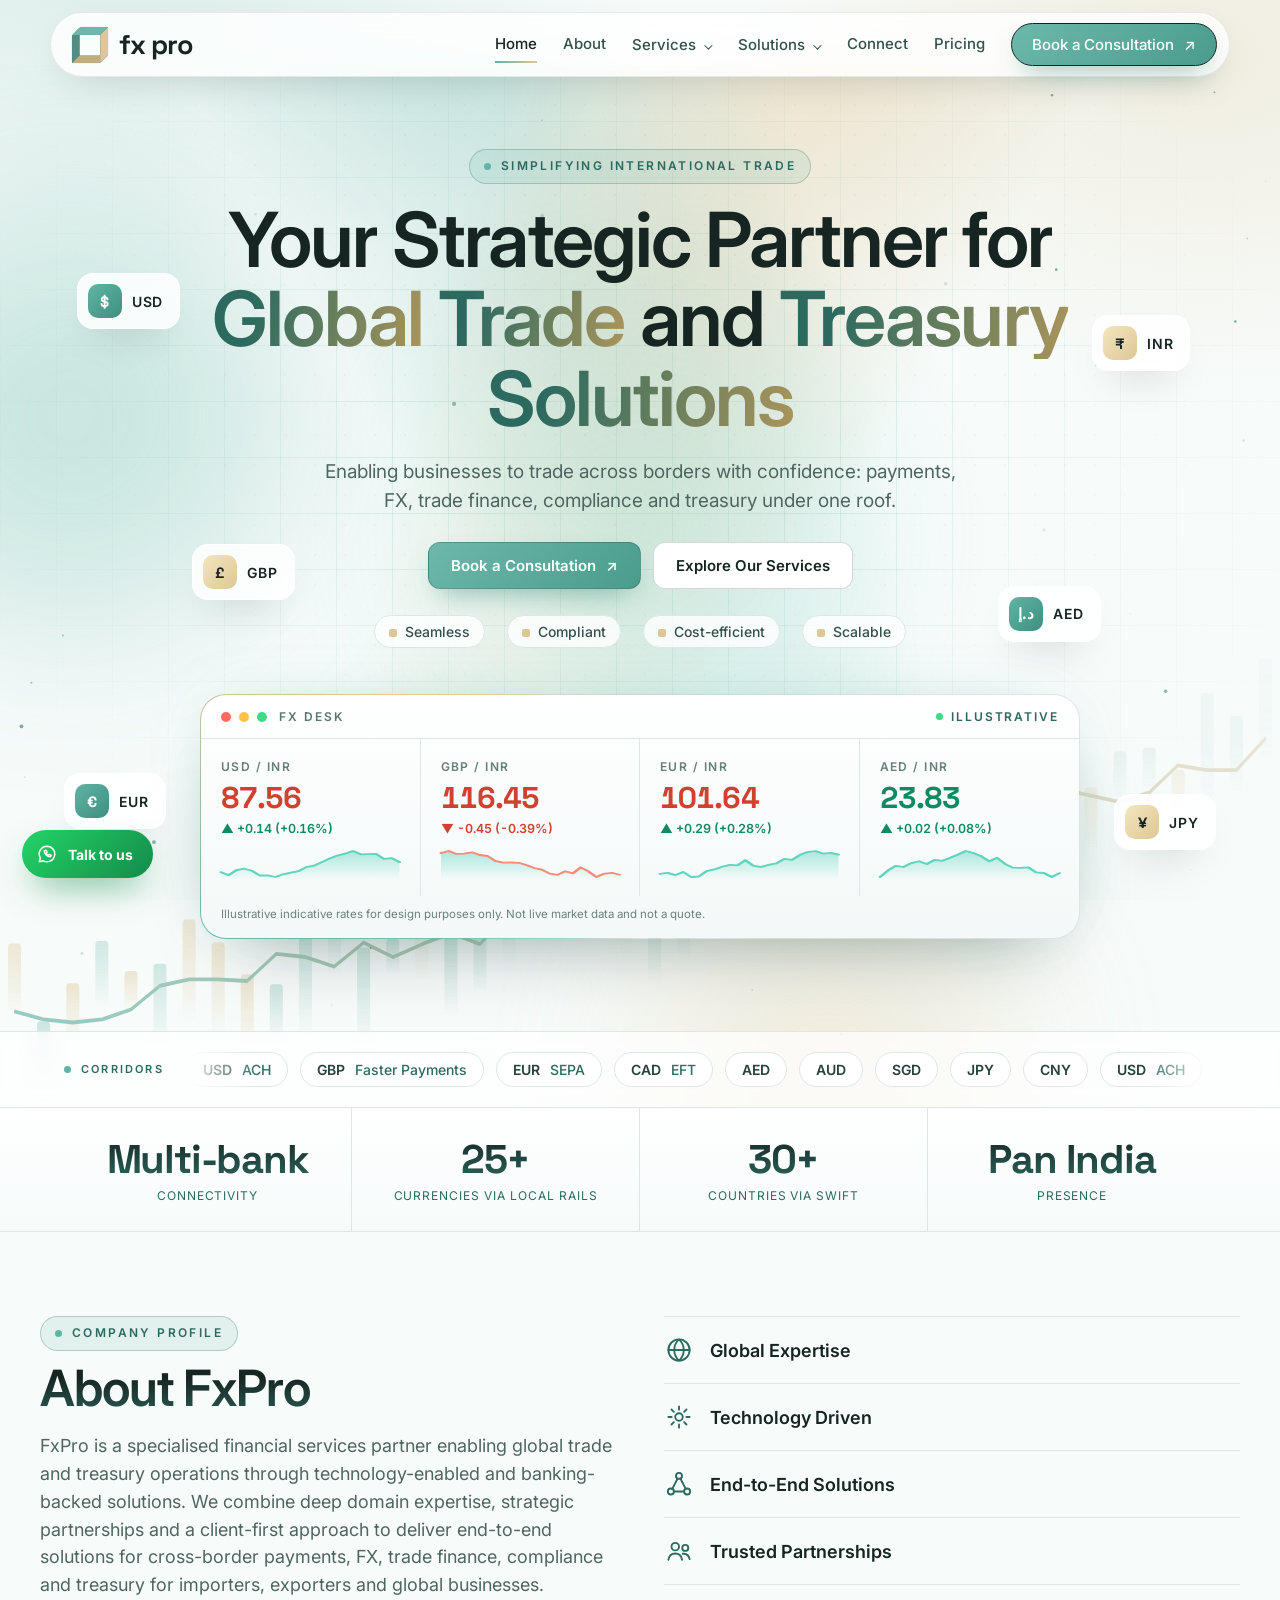
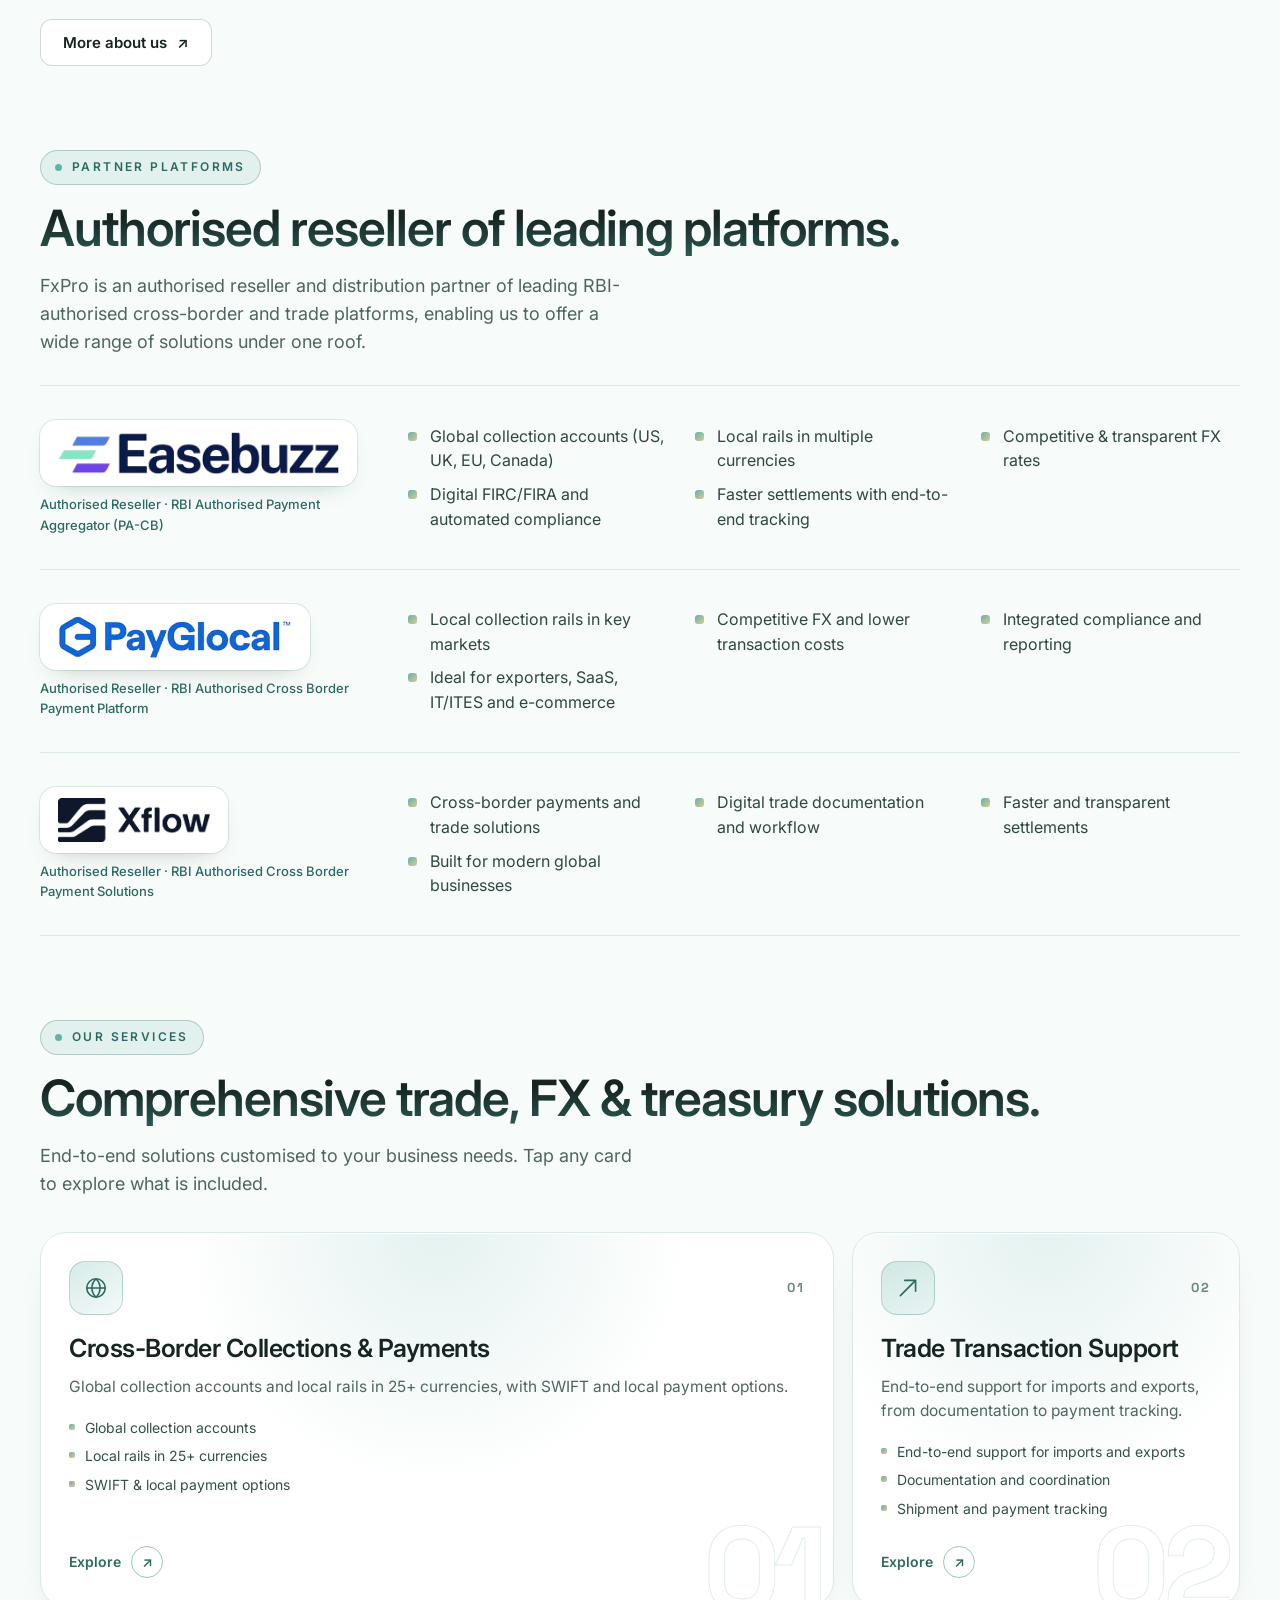
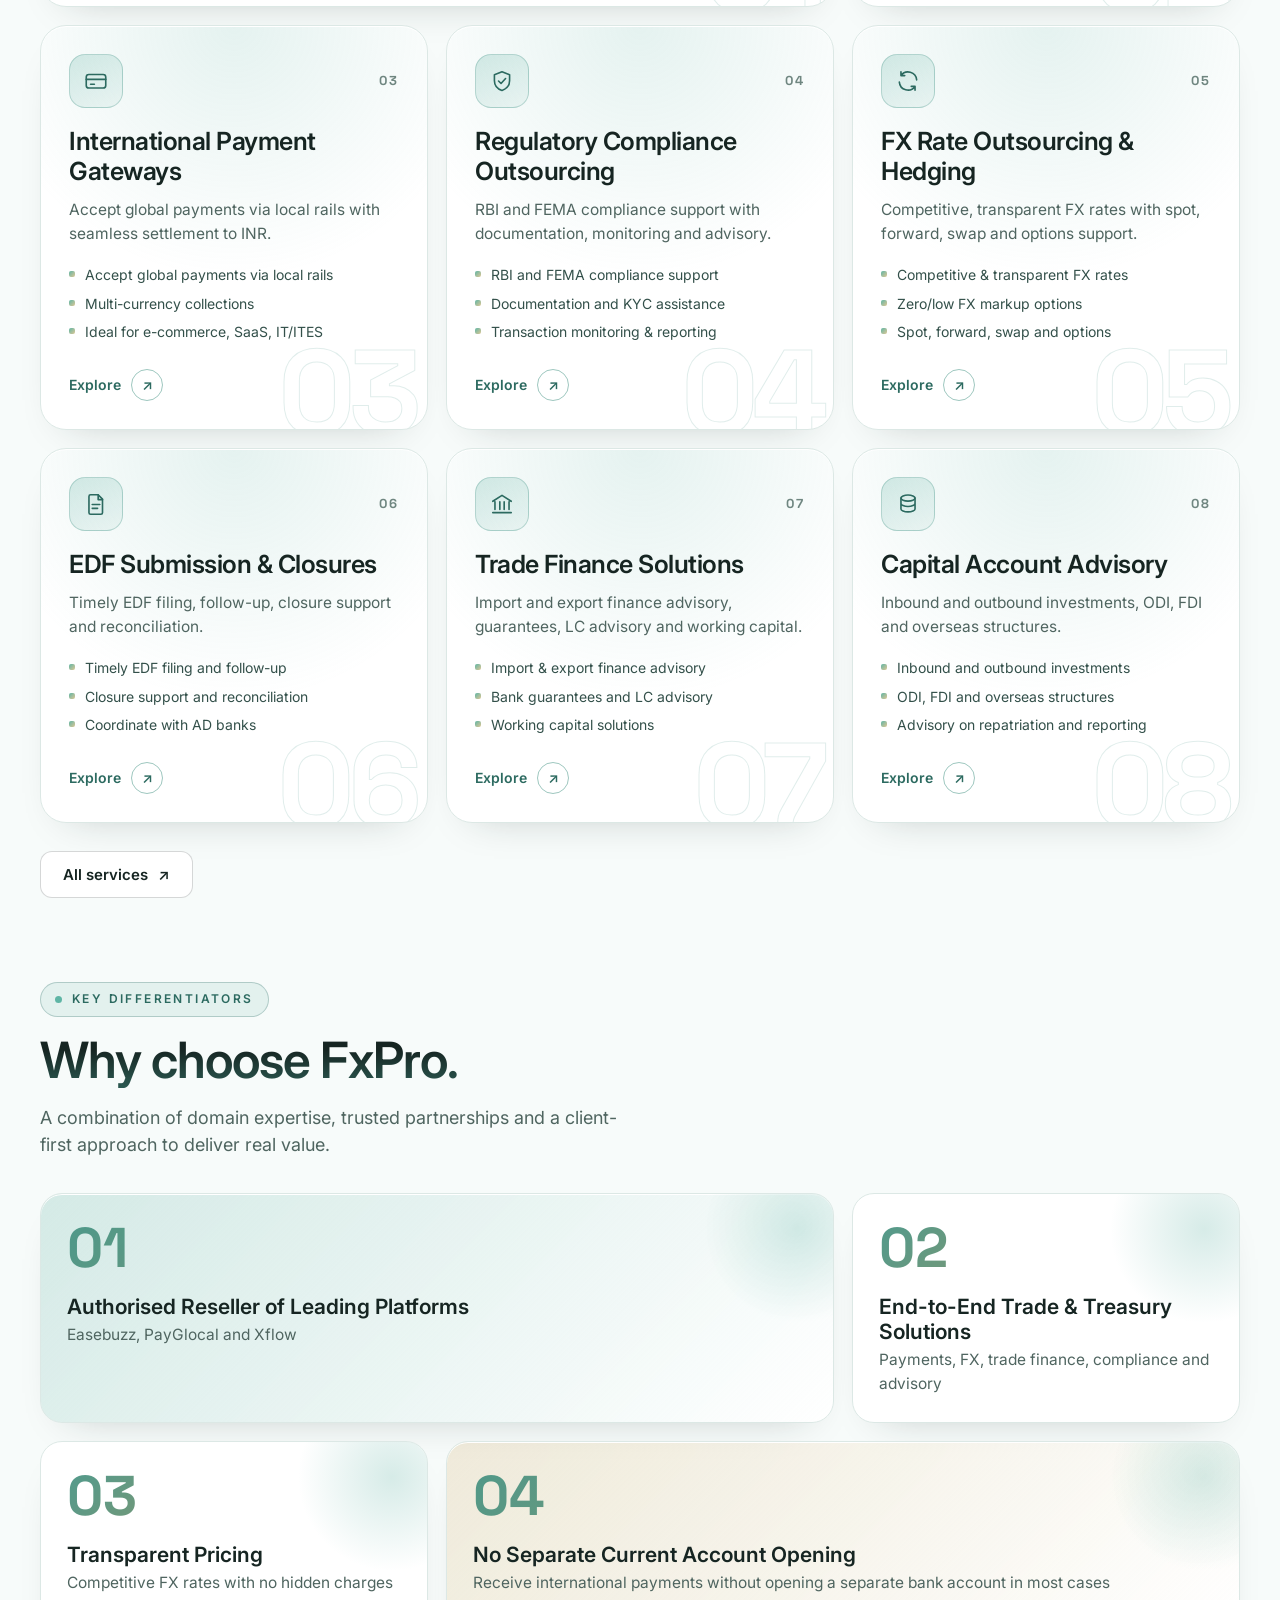
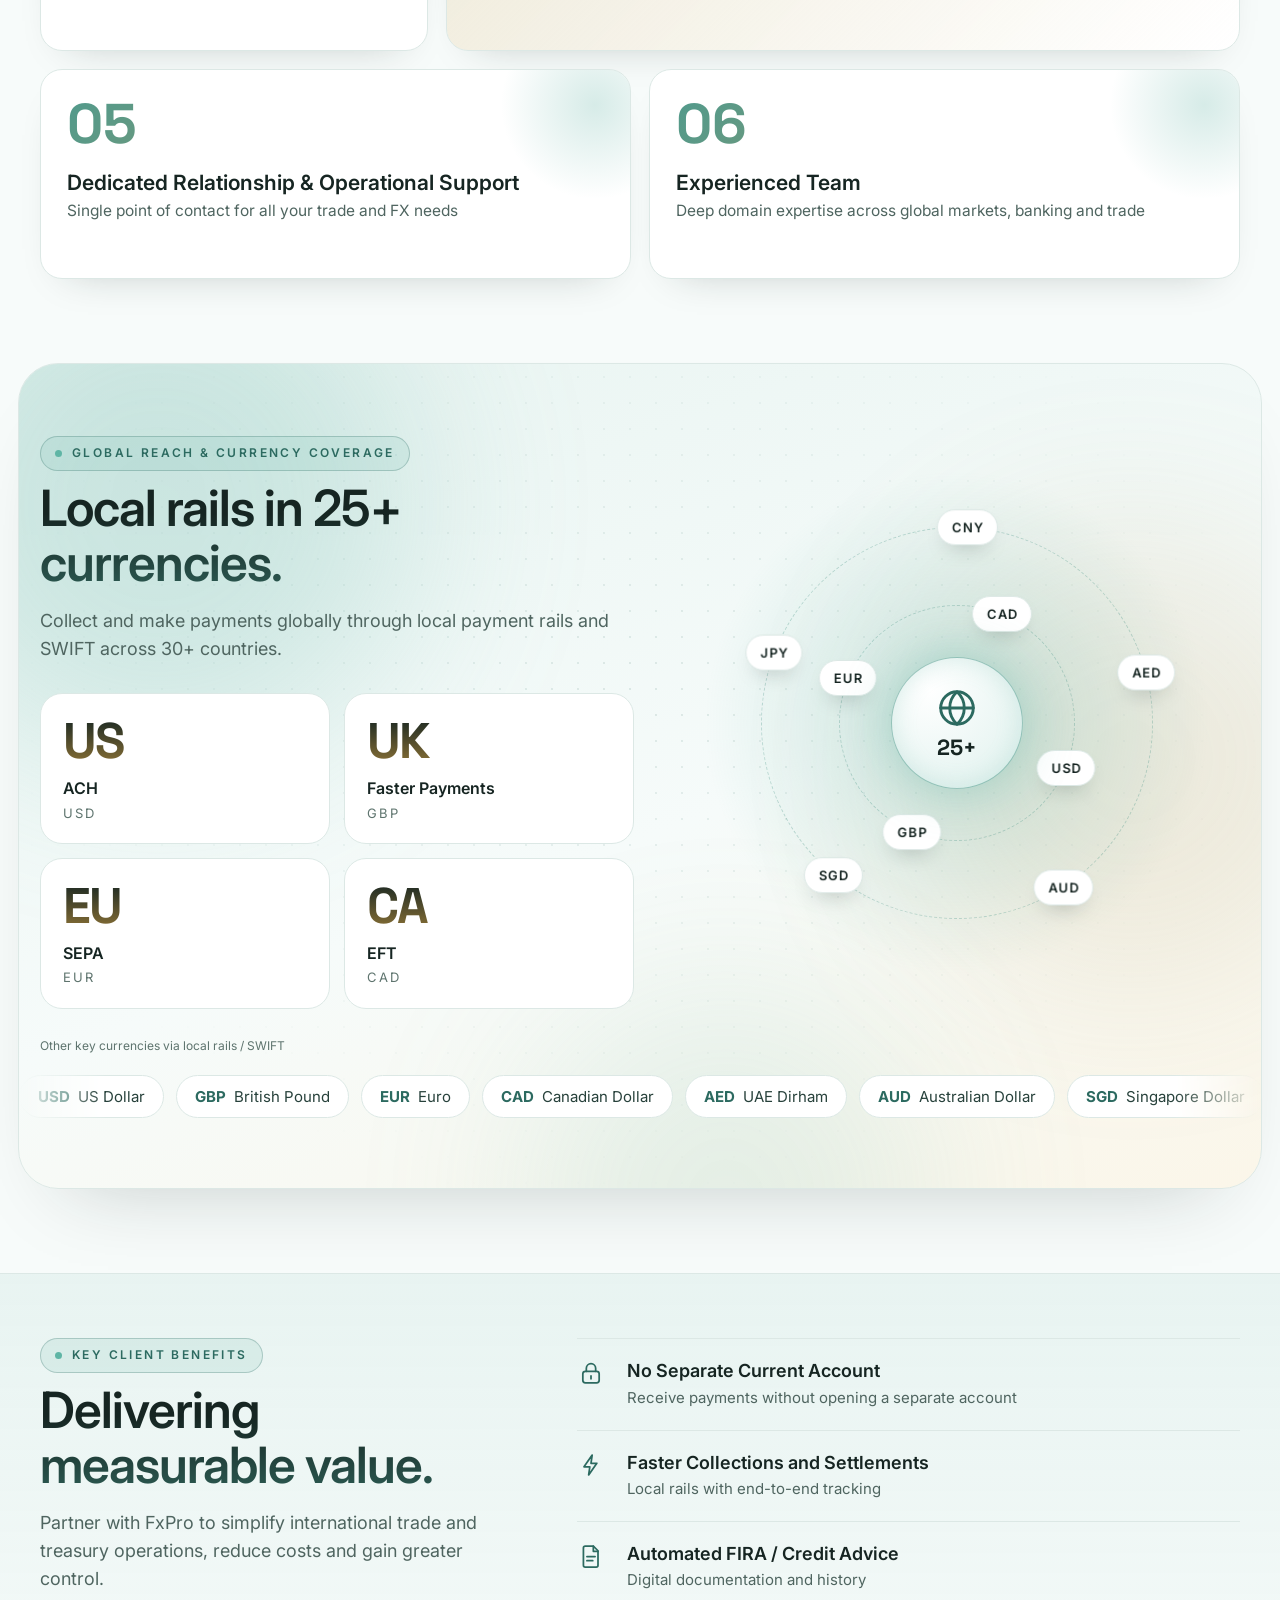
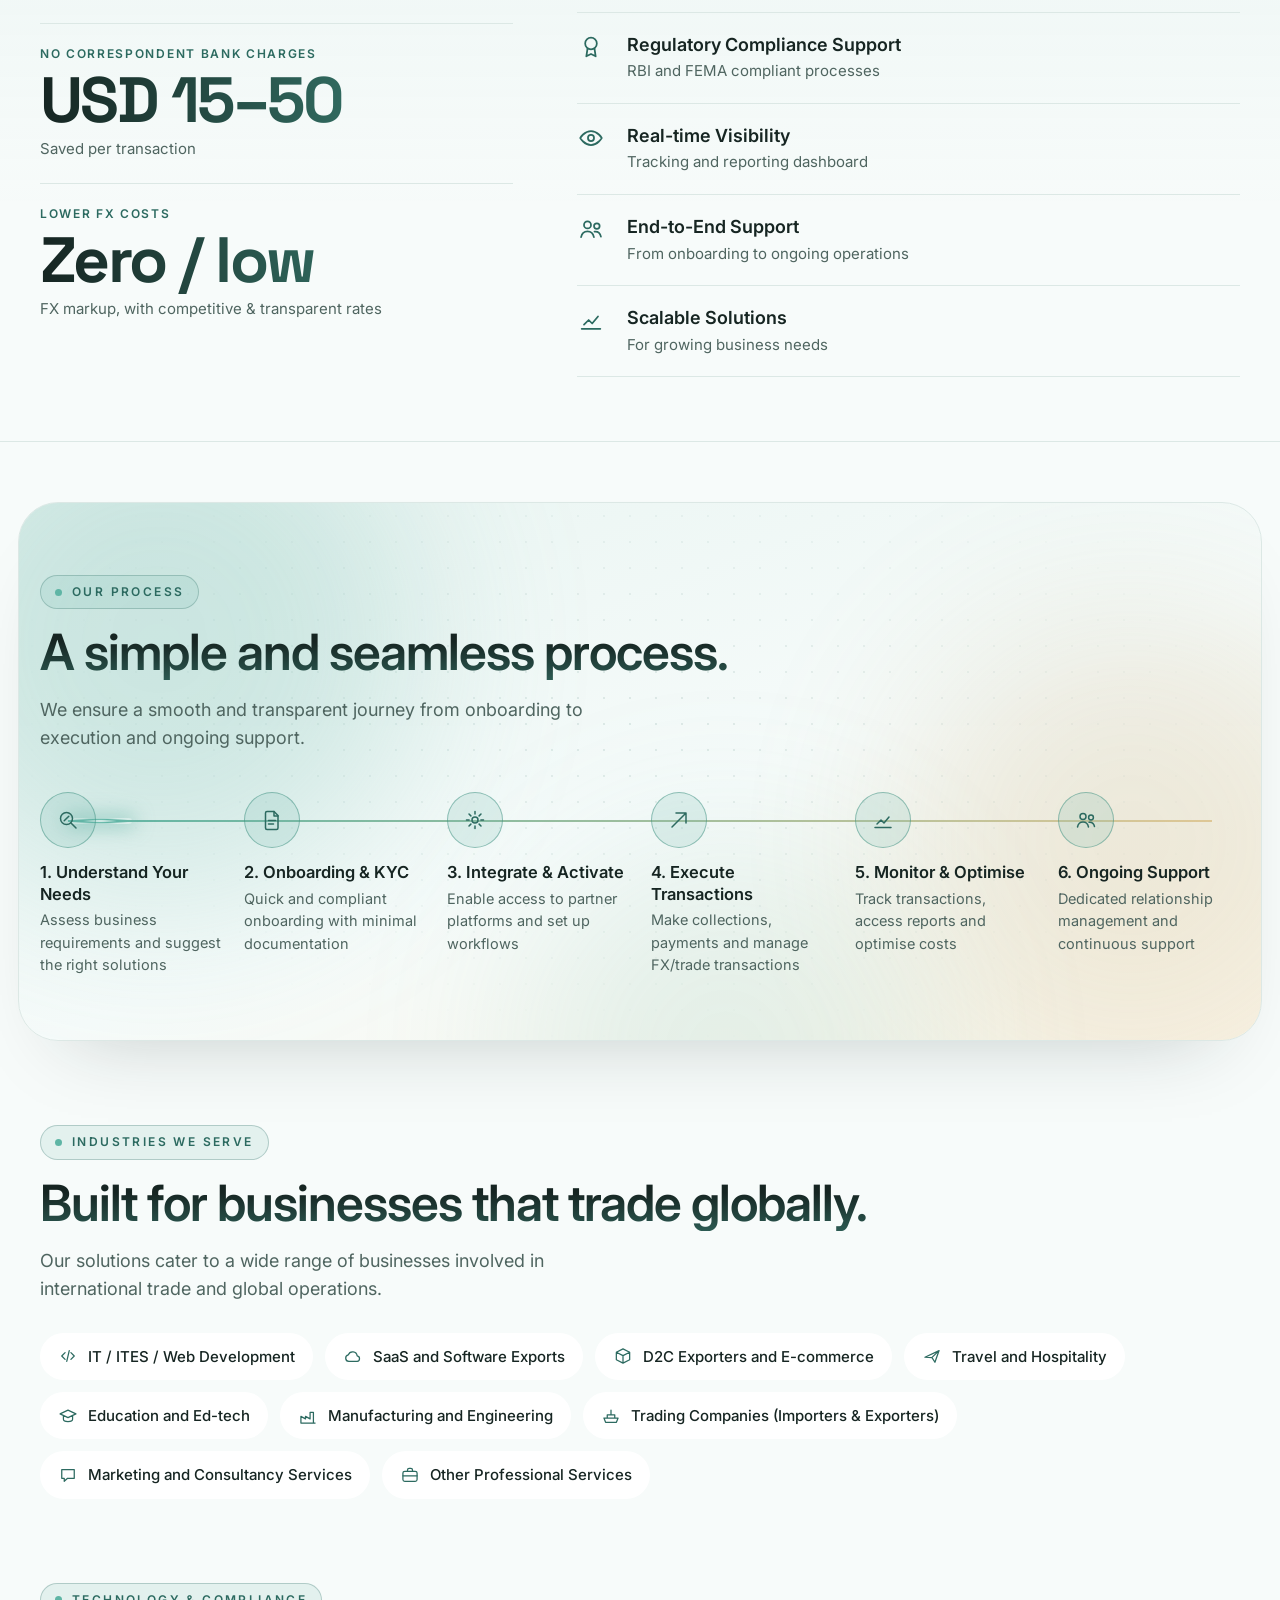
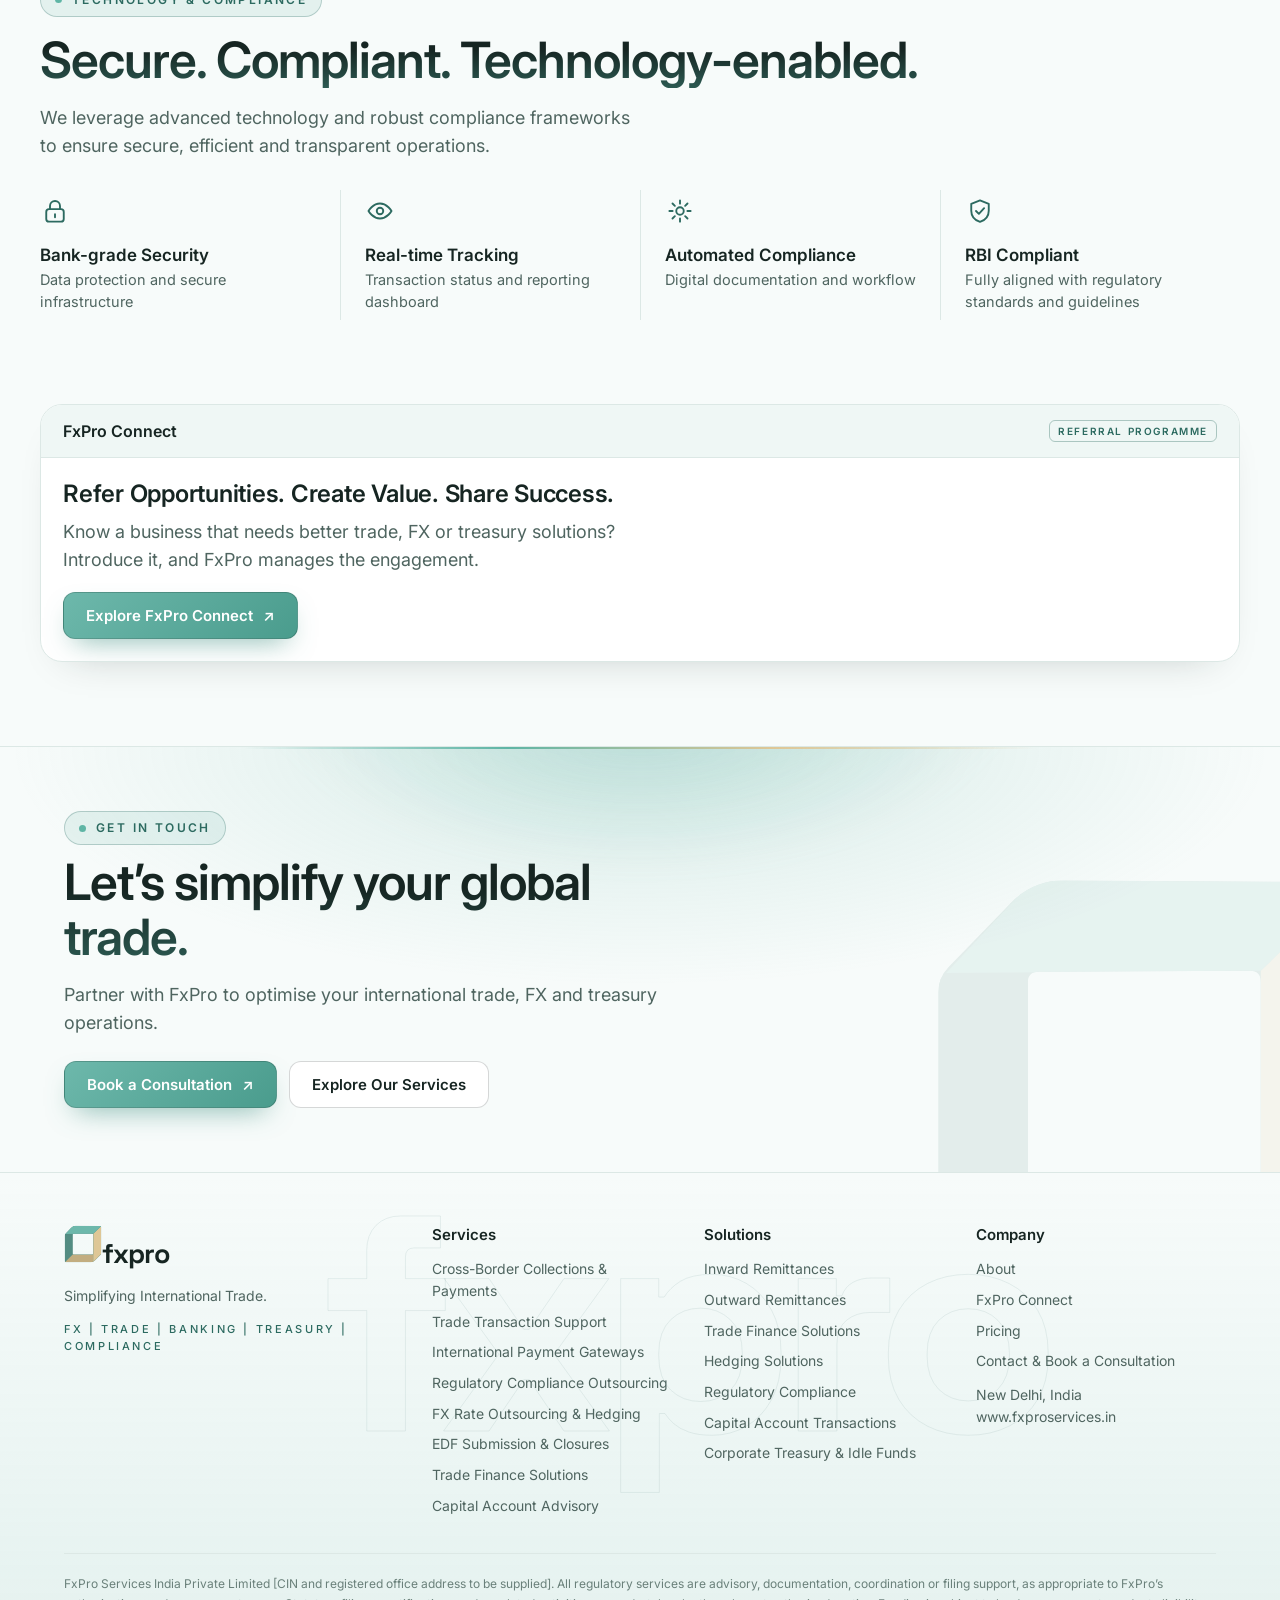
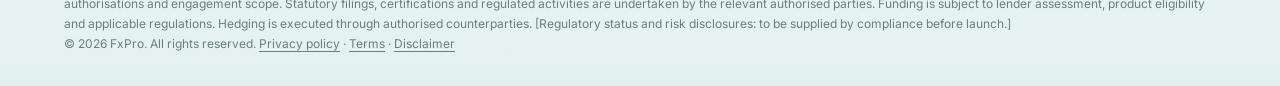
==== commit d1152426: "Rename Index.html to index.html" ====
--- a/index.html
+++ b/index.html
@@ -1,38 +1,3659 @@
 <!doctype html>
 <html lang="en">
-<head>
-<meta charset="utf-8">
-<meta name="viewport" content="width=device-width, initial-scale=1, viewport-fit=cover">
-<meta name="color-scheme" content="light">
-<meta name="theme-color" content="#FBFCFB">
-<title>Terms | FxPro</title>
-<meta name="description" content="FxPro terms of use.">
-<meta name="robots" content="index,follow,max-image-preview:large">
-<link rel="canonical" href="https://www.fxproservices.in/terms/">
-<meta name="fx-site" content="https://www.fxproservices.in">
-<meta property="og:type" content="website">
-<meta property="og:site_name" content="FxPro">
-<meta property="og:locale" content="en_IN">
-<meta property="og:title" content="Terms | FxPro">
-<meta property="og:description" content="FxPro terms of use.">
-<meta property="og:url" content="https://www.fxproservices.in/terms/">
-<meta property="og:image" content="https://www.fxproservices.in/assets/og-image.png">
-<meta property="og:image:width" content="1200">
-<meta property="og:image:height" content="630">
-<meta name="twitter:card" content="summary_large_image">
-<meta name="twitter:title" content="Terms | FxPro">
-<meta name="twitter:description" content="FxPro terms of use.">
-<meta name="twitter:image" content="https://www.fxproservices.in/assets/og-image.png">
-<link rel="icon" type="image/svg+xml" href="data:image/svg+xml,%3Csvg%20xmlns=%22http://www.w3.org/2000/svg%22%20viewBox=%22-2%20-2%20104%20104%22%20fill=%22none%22%20aria-hidden=%22true%22%3E%3Cdefs%3E%3CclipPath%20id=%22rcfav%22%3E%3Cpath%20d=%22M17.67%205.38%20Q22.90%200.00%2030.40%200.05%20L96.60%200.47%20Q100.00%200.49%20100.00%203.89%20L100.00%2074.04%20Q100.00%2077.64%2097.47%2080.21%20L82.53%2095.37%20Q77.97%20100.00%2071.47%20100.00%20L3.20%20100.00%20Q0.00%20100.00%200.00%2096.80%20L0.00%2027.19%20Q0.00%2023.59%202.51%2021.00%20Z%20M21.66%2076.27%20Q21.66%2078.87%2024.26%2078.85%20L75.37%2078.40%20Q77.97%2078.38%2077.97%2075.78%20L77.97%2024.47%20Q77.97%2021.87%2075.37%2021.88%20L24.26%2022.10%20Q21.66%2022.11%2021.66%2024.71%20Z%20%22/%3E%3C/clipPath%3E%3C/defs%3E%3Cg%20clip-path=%22url(%23rcfav)%22%3E%3Crect%20x=%22-2%22%20y=%22-2%22%20width=%22104%22%20height=%22104%22%20fill=%22%23538c82%22/%3E%3Cpolygon%20points=%220.0,23.6%2021.7,22.1%2021.7,78.9%200.0,100.0%22%20fill=%22%23538c82%22/%3E%3Cpolygon%20points=%2221.7,78.9%2078.0,78.4%2078.0,100.0%200.6,100.0%22%20fill=%22%23c2ad80%22/%3E%3Cpolygon%20points=%22100.0,0.5%20100.0,77.6%2078.0,100.0%2078.0,21.9%22%20fill=%22%23dec796%22/%3E%3Cpolygon%20points=%2222.9,0.0%20100.0,0.5%2078.0,21.9%201.9,22.4%22%20fill=%22%236DB8AB%22/%3E%3C/g%3E%3C/svg%3E">
-<link rel="apple-touch-icon" href="/assets/logo.png">
-<link rel="preconnect" href="https://fonts.googleapis.com">
-<link rel="preconnect" href="https://fonts.gstatic.com" crossorigin>
-<link href="https://fonts.googleapis.com/css2?family=Inter:wght@400;500;600;700&family=Space+Grotesk:wght@700&display=swap" rel="stylesheet">
-<link rel="stylesheet" href="/assets/site.css?v=ca629818">
-<script type="application/ld+json">[{"@context":"https://schema.org","@type":"Organization","name":"FxPro","alternateName":"FxPro Services India","legalName":"FxPro Services India Private Limited","url":"https://www.fxproservices.in/","logo":"https://www.fxproservices.in/assets/logo.png","description":"Specialised financial services partner for cross-border payments, FX, trade finance, compliance and treasury, serving importers, exporters and global businesses in India.","address":{"@type":"PostalAddress","addressLocality":"New Delhi","addressCountry":"IN"},"areaServed":"IN","contactPoint":[{"@type":"ContactPoint","contactType":"sales","name":"Jitender Arya","telephone":"+91-98911-37307","email":"jitenderarya@fxproservices.in","areaServed":"IN","availableLanguage":["English","Hindi"]},{"@type":"ContactPoint","contactType":"sales","name":"Sparsh Aggarwal","telephone":"+91-98116-31672","email":"sparsh.aggarwal@fxproservices.in","areaServed":"IN","availableLanguage":["English","Hindi"]},{"@type":"ContactPoint","contactType":"sales","name":"Sumity Chabbra","telephone":"+91-98110-61769","email":"sumity.chabbra@fxproservices.in","areaServed":"IN","availableLanguage":["English","Hindi"]}]},{"@context":"https://schema.org","@type":"WebSite","name":"FxPro","url":"https://www.fxproservices.in/"},{"@context":"https://schema.org","@type":"BreadcrumbList","itemListElement":[{"@type":"ListItem","position":1,"name":"Home","item":"https://www.fxproservices.in/"},{"@type":"ListItem","position":2,"name":"Terms","item":"https://www.fxproservices.in/terms/"}]}]</script>
-<noscript><style>.rv,.js .rv{opacity:1!important;transform:none!important}.intro{display:none!important}</style></noscript>
-</head>
-<body>
+    <head>
+        <meta charset="utf-8">
+        <meta name="viewport" content="width=device-width, initial-scale=1, viewport-fit=cover">
+        <meta name="color-scheme" content="light">
+        <meta name="description" content="FxPro: cross-border payments, FX, trade finance, compliance and treasury solutions for importers, exporters and global businesses.">
+        <title>FxPro | Your Strategic Partner for Global Trade and Treasury Solutions</title>
+        <meta name="theme-color" content="#FBFCFB">
+        <meta property="og:type" content="website">
+        <meta property="og:title" content="FxPro | Your Strategic Partner for Global Trade and Treasury Solutions">
+        <meta property="og:description" content="FxPro: cross-border payments, FX, trade finance, compliance and treasury solutions for importers, exporters and global businesses.">
+        <meta name="twitter:card" content="summary">
+        <link rel="icon" type="image/svg+xml" href="data:image/svg+xml,%3Csvg%20xmlns=%22http://www.w3.org/2000/svg%22%20viewBox=%22-2%20-2%20104%20104%22%20fill=%22none%22%20aria-hidden=%22true%22%3E%3Cdefs%3E%3CclipPath%20id=%22rcfav%22%3E%3Cpath%20d=%22M17.67%205.38%20Q22.90%200.00%2030.40%200.05%20L96.60%200.47%20Q100.00%200.49%20100.00%203.89%20L100.00%2074.04%20Q100.00%2077.64%2097.47%2080.21%20L82.53%2095.37%20Q77.97%20100.00%2071.47%20100.00%20L3.20%20100.00%20Q0.00%20100.00%200.00%2096.80%20L0.00%2027.19%20Q0.00%2023.59%202.51%2021.00%20Z%20M21.66%2076.27%20Q21.66%2078.87%2024.26%2078.85%20L75.37%2078.40%20Q77.97%2078.38%2077.97%2075.78%20L77.97%2024.47%20Q77.97%2021.87%2075.37%2021.88%20L24.26%2022.10%20Q21.66%2022.11%2021.66%2024.71%20Z%20%22/%3E%3C/clipPath%3E%3C/defs%3E%3Cg%20clip-path=%22url(%23rcfav)%22%3E%3Crect%20x=%22-2%22%20y=%22-2%22%20width=%22104%22%20height=%22104%22%20fill=%22%23538c82%22/%3E%3Cpolygon%20points=%220.0,23.6%2021.7,22.1%2021.7,78.9%200.0,100.0%22%20fill=%22%23538c82%22/%3E%3Cpolygon%20points=%2221.7,78.9%2078.0,78.4%2078.0,100.0%200.6,100.0%22%20fill=%22%23c2ad80%22/%3E%3Cpolygon%20points=%22100.0,0.5%20100.0,77.6%2078.0,100.0%2078.0,21.9%22%20fill=%22%23dec796%22/%3E%3Cpolygon%20points=%2222.9,0.0%20100.0,0.5%2078.0,21.9%201.9,22.4%22%20fill=%22%236DB8AB%22/%3E%3C/g%3E%3C/svg%3E">
+        <link href="https://fonts.googleapis.com/css2?family=Inter:wght@400;500;600;700&family=Space+Grotesk:wght@700&display=swap" rel="stylesheet">
+        <style>
+            :root {
+                --ink: #162522;
+                --teal: #6DB8AB;
+                --tealD: #538C82;
+                --tx: #2C6A60;
+                --gold: #DEC796;
+                --goldD: #B5985A;
+                --tint: #F0F8F7;
+                --bg: #FBFCFB;
+                --line: #DDE7E4;
+                --mut: #52625E;
+                --x: var(--ink);
+                --serif: 'Inter',system-ui,sans-serif;
+                color-scheme: light;
+                box-sizing: border-box;
+                padding-top: env(safe-area-inset-top,0px);
+                padding-bottom: env(safe-area-inset-bottom,0px)
+            }
+
+            html {
+                scroll-padding-top: calc(88px + env(safe-area-inset-top,0px));
+                scroll-behavior: smooth
+            }
+
+            *,*:before,*:after {
+                box-sizing: inherit
+            }
+
+            body {
+                margin: 0;
+                background: var(--bg);
+                color: var(--ink);
+                font-family: 'Inter',system-ui,sans-serif;
+                line-height: 1.55;
+                -webkit-font-smoothing: antialiased
+            }
+
+            h1,h2,h3,h4,.sf {
+                font-family: var(--serif)
+            }
+
+            .sg {
+                font-family: 'Inter',system-ui,sans-serif
+            }
+
+            a {
+                color: inherit
+            }
+
+            .w {
+                max-width: 1200px;
+                margin: 0 auto;
+                padding: 0 24px
+            }
+
+            .hd {
+                position: sticky;
+                top: env(safe-area-inset-top,0px);
+                z-index: 30;
+                background: rgba(251,252,251,.94);
+                backdrop-filter: blur(10px);
+                border-bottom: 1px solid var(--line)
+            }
+
+            .nav {
+                display: flex;
+                align-items: center;
+                justify-content: space-between;
+                gap: 16px;
+                padding: 12px 24px;
+                max-width: 1200px;
+                margin: 0 auto
+            }
+
+            .brand {
+                display: flex;
+                align-items: center;
+                gap: 10px;
+                text-decoration: none
+            }
+
+            .brand svg {
+                width: 38px;
+                height: 38px
+            }
+
+            .lg {
+                font: 700 27px 'Space Grotesk',sans-serif;
+                letter-spacing: -.04em
+            }
+
+            .lg i {
+                font-style: normal;
+                color: var(--x)
+            }
+
+            .links {
+                display: flex;
+                align-items: center;
+                gap: 26px
+            }
+
+            .links a {
+                text-decoration: none;
+                font-size: 15px;
+                font-weight: 500;
+                color: #33423E;
+                padding: 6px 0;
+                border-bottom: 2px solid transparent
+            }
+
+            .links a:hover {
+                color: var(--tx)
+            }
+
+            .links a.on {
+                color: var(--ink);
+                border-color: var(--teal)
+            }
+
+            .links a.btn {
+                color: #fff;
+                padding: 12px 20px;
+                border: 1.5px solid var(--ink)
+            }
+
+            .links a.btn:hover {
+                color: #fff
+            }
+
+            .burger {
+                display: none;
+                background: none;
+                border: 1.5px solid var(--ink);
+                border-radius: 10px;
+                padding: 9px 11px;
+                cursor: pointer
+            }
+
+            .burger span {
+                display: block;
+                width: 18px;
+                height: 2px;
+                background: var(--ink);
+                margin: 4px 0
+            }
+
+            .btn {
+                display: inline-flex;
+                align-items: center;
+                justify-content: center;
+                gap: 10px;
+                padding: 13px 22px;
+                border-radius: 12px;
+                font: 600 15px 'Inter',sans-serif;
+                text-decoration: none;
+                border: 1.5px solid var(--ink);
+                cursor: pointer;
+                background: none;
+                color: var(--ink);
+                transition: background .15s,color .15s,border-color .15s
+            }
+
+            .b1 {
+                background: var(--ink);
+                color: #fff
+            }
+
+            .b3 {
+                background: var(--teal);
+                border-color: var(--teal)
+            }
+
+            .b1:hover {
+                border-color: var(--tx)
+            }
+
+            .b3:hover {
+                border-color: var(--teal)
+            }
+
+            :focus-visible {
+                outline: 3px solid var(--tx);
+                outline-offset: 2px
+            }
+
+            .eb {
+                font-size: 12px;
+                font-weight: 600;
+                letter-spacing: .2em;
+                color: var(--tx);
+                text-transform: uppercase
+            }
+
+            .h1 {
+                font-size: clamp(36px,4.8vw,62px);
+                line-height: 1.05;
+                letter-spacing: -.025em;
+                font-weight: 600;
+                margin: 16px 0 18px
+            }
+
+            .h2 {
+                font-size: clamp(30px,4vw,50px);
+                line-height: 1.1;
+                letter-spacing: -.02em;
+                font-weight: 600;
+                margin: 10px 0 0
+            }
+
+            .h3 {
+                font-size: 24px;
+                letter-spacing: -.01em;
+                line-height: 1.18;
+                font-weight: 600;
+                margin: 0
+            }
+
+            .em {
+                background: linear-gradient(transparent 58%,#E7DCBB 58%)
+            }
+
+            .lead {
+                font-size: 18px;
+                color: var(--mut);
+                max-width: 600px;
+                margin: 0 0 24px
+            }
+
+            .row {
+                display: flex;
+                flex-wrap: wrap;
+                gap: 12px
+            }
+
+            .sec {
+                padding: 84px 0 0
+            }
+
+            .hero {
+                display: grid;
+                grid-template-columns: repeat(auto-fit,minmax(min(100%,360px),1fr));
+                gap: 48px;
+                align-items: start;
+                padding: 44px 0 56px
+            }
+
+            .pills {
+                display: flex;
+                flex-wrap: wrap;
+                gap: 8px 22px;
+                margin-top: 26px;
+                font: 500 14px 'Inter',sans-serif;
+                color: var(--tx)
+            }
+
+            .pills span:before {
+                content: '';
+                display: inline-block;
+                width: 8px;
+                height: 8px;
+                border-radius: 2px;
+                background: var(--gold);
+                margin-right: 8px
+            }
+
+            .card {
+                background: #fff;
+                border: 1px solid var(--line);
+                border-radius: 22px;
+                box-shadow: 0 30px 60px -36px rgba(22,37,34,.3);
+                overflow: hidden
+            }
+
+            .ch {
+                display: flex;
+                justify-content: space-between;
+                align-items: center;
+                padding: 15px 22px;
+                background: var(--tint);
+                border-bottom: 1px solid var(--line);
+                font: 600 16px 'Inter',sans-serif
+            }
+
+            .tag {
+                font-size: 10px;
+                letter-spacing: .16em;
+                border: 1px solid #BFD3CE;
+                border-radius: 6px;
+                padding: 4px 8px;
+                color: var(--tx)
+            }
+
+            .cb {
+                padding: 22px
+            }
+
+            .fld {
+                display: grid;
+                gap: 6px;
+                font-size: 13px;
+                font-weight: 600;
+                color: #33423E
+            }
+
+            .in {
+                width: 100%;
+                border: 1.5px solid #C9D8D3;
+                border-radius: 12px;
+                padding: 12px 14px;
+                background: #fff;
+                font: 400 15px 'Inter',sans-serif;
+                color: var(--ink)
+            }
+
+            .in.bad {
+                border-color: #B03A2E
+            }
+
+            .err {
+                color: #B03A2E;
+                font-size: 12px;
+                font-weight: 500
+            }
+
+            .g2 {
+                display: grid;
+                grid-template-columns: repeat(auto-fit,minmax(130px,1fr));
+                gap: 12px
+            }
+
+            .opt {
+                border: 1px solid var(--line);
+                border-radius: 14px;
+                padding: 12px;
+                display: grid;
+                gap: 8px;
+                background: #FBFDFC
+            }
+
+            .opt b {
+                font: 600 14px 'Inter',sans-serif
+            }
+
+            .res {
+                margin-top: 14px;
+                display: grid;
+                gap: 11px
+            }
+
+            .rr {
+                display: grid;
+                gap: 6px;
+                font-size: 14px
+            }
+
+            .rr .t {
+                display: flex;
+                justify-content: space-between;
+                gap: 8px;
+                font-weight: 600
+            }
+
+            .bar {
+                height: 8px;
+                border-radius: 8px;
+                background: #E4ECEA;
+                overflow: hidden
+            }
+
+            .bar i {
+                display: block;
+                height: 100%;
+                background: #BCCAC6;
+                border-radius: 8px;
+                transition: width .35s
+            }
+
+            .rr.best .bar i {
+                background: var(--teal)
+            }
+
+            .rr.best .t span:first-child:after {
+                content: 'LOWEST';
+                font-size: 10px;
+                letter-spacing: .14em;
+                background: var(--gold);
+                border-radius: 5px;
+                padding: 2px 6px;
+                margin-left: 8px
+            }
+
+            .note {
+                font-size: 12px;
+                color: #6D7F7A;
+                margin-top: 10px
+            }
+
+            .strip {
+                background: var(--tint);
+                border-top: 1px solid var(--line);
+                border-bottom: 1px solid var(--line)
+            }
+
+            .strip .w {
+                display: grid;
+                grid-template-columns: repeat(auto-fit,minmax(170px,1fr));
+                gap: 0
+            }
+
+            .strip a {
+                padding: 20px 18px;
+                border-right: 1px solid var(--line);
+                font: 600 14px/1.3 'Inter',sans-serif;
+                text-decoration: none;
+                display: flex;
+                gap: 10px;
+                align-items: flex-start
+            }
+
+            .strip a:last-child {
+                border-right: 0
+            }
+
+            .strip a:hover {
+                background: #fff
+            }
+
+            .strip small {
+                display: block;
+                font: 500 11px 'Inter',sans-serif;
+                color: var(--tx);
+                letter-spacing: .14em;
+                margin-bottom: 4px
+            }
+
+            .head {
+                display: flex;
+                flex-wrap: wrap;
+                align-items: end;
+                justify-content: space-between;
+                gap: 20px;
+                margin-bottom: 34px
+            }
+
+            .grid {
+                display: grid;
+                grid-template-columns: repeat(auto-fit,minmax(min(100%,260px),1fr));
+                gap: 20px
+            }
+
+            .pil {
+                background: #fff;
+                border: 1px solid var(--line);
+                border-radius: 20px;
+                padding: 26px;
+                display: grid;
+                gap: 10px;
+                align-content: start
+            }
+
+            .pil p {
+                margin: 0;
+                color: var(--mut);
+                font-size: 16px
+            }
+
+            .num {
+                font: 600 13px 'Inter',sans-serif;
+                color: #7C8E89;
+                letter-spacing: .08em
+            }
+
+            .sv {
+                background: #fff;
+                border: 1px solid var(--line);
+                border-radius: 20px;
+                padding: 24px;
+                display: flex;
+                flex-direction: column;
+                gap: 10px;
+                min-height: 220px;
+                text-decoration: none;
+                transition: border-color .15s,box-shadow .15s,transform .15s
+            }
+
+            .sv:hover {
+                border-color: var(--teal);
+                box-shadow: 0 16px 40px -26px rgba(44,106,96,.55);
+                transform: translateY(-2px)
+            }
+
+            .sv p {
+                margin: 0;
+                color: var(--mut);
+                font-size: 16px;
+                flex: 1
+            }
+
+            .go {
+                font-weight: 600;
+                font-size: 14px;
+                color: var(--tx);
+                display: flex;
+                justify-content: space-between;
+                border-top: 1px solid #E6EEEC;
+                padding-top: 14px;
+                margin-top: 6px
+            }
+
+            .sv.dk {
+                background: var(--tint);
+                border-color: #CFE3DF
+            }
+
+            .two {
+                display: grid;
+                grid-template-columns: repeat(auto-fit,minmax(min(100%,340px),1fr));
+                gap: 48px;
+                align-items: start
+            }
+
+            .step {
+                display: grid;
+                grid-template-columns: 54px 1fr;
+                gap: 14px;
+                padding: 20px 0;
+                border-top: 1px solid var(--line)
+            }
+
+            .step b {
+                font: 600 22px 'Inter',sans-serif;
+                color: var(--tx);
+                letter-spacing: -.03em
+            }
+
+            .step h3 {
+                margin: 0 0 4px;
+                font-size: 22px
+            }
+
+            .step p {
+                margin: 0;
+                color: var(--mut);
+                font-size: 16px
+            }
+
+            .ind {
+                display: flex;
+                flex-wrap: wrap;
+                gap: 12px;
+                margin-top: 24px
+            }
+
+            .ind span {
+                background: #fff;
+                border: 1px solid var(--line);
+                border-radius: 999px;
+                padding: 10px 18px;
+                font-weight: 500;
+                font-size: 15px
+            }
+
+            .ul {
+                margin: 0;
+                padding: 0;
+                list-style: none;
+                display: grid;
+                gap: 9px
+            }
+
+            .ul li {
+                padding-left: 22px;
+                position: relative;
+                font-size: 16px;
+                color: #33423E
+            }
+
+            .ul li:before {
+                content: '';
+                position: absolute;
+                left: 0;
+                top: 8px;
+                width: 9px;
+                height: 9px;
+                border-radius: 3px;
+                background: var(--teal)
+            }
+
+            .ul.c2 {
+                grid-template-columns: repeat(auto-fit,minmax(min(100%,300px),1fr));
+                column-gap: 28px
+            }
+
+            .cta {
+                margin-top: 84px;
+                background: var(--tint);
+                border-top: 1px solid var(--line);
+                padding: 64px 0
+            }
+
+            .cta .h2 {
+                max-width: 660px
+            }
+
+            .crumb {
+                font-size: 13px;
+                color: #7C8E89;
+                margin-bottom: 12px
+            }
+
+            .crumb a {
+                text-decoration: none
+            }
+
+            .crumb a:hover {
+                color: var(--tx)
+            }
+
+            .ph {
+                padding: 44px 0 0
+            }
+
+            .chips {
+                display: flex;
+                flex-wrap: wrap;
+                gap: 10px;
+                margin: 0 0 28px
+            }
+
+            .chip {
+                border: 1.5px solid var(--line);
+                background: #fff;
+                border-radius: 999px;
+                padding: 9px 16px;
+                font: 500 14px 'Inter',sans-serif;
+                cursor: pointer;
+                text-decoration: none;
+                color: var(--ink)
+            }
+
+            .chip:hover,.chip.on {
+                background: var(--ink);
+                color: #fff;
+                border-color: var(--ink)
+            }
+
+            .svb {
+                display: grid;
+                grid-template-columns: repeat(auto-fit,minmax(min(100%,340px),1fr));
+                gap: 36px;
+                padding: 44px 0;
+                border-top: 1px solid var(--line)
+            }
+
+            .fn {
+                font-size: 13px;
+                color: #6D7F7A;
+                border-left: 3px solid var(--gold);
+                padding-left: 14px;
+                margin-top: 16px
+            }
+
+            .tbl {
+                width: 100%;
+                border-collapse: collapse;
+                background: #fff;
+                font-size: 15px;
+                min-width: 520px
+            }
+
+            .tw {
+                overflow-x: auto;
+                border: 1px solid var(--line);
+                border-radius: 16px
+            }
+
+            .tbl th {
+                background: var(--tint);
+                text-align: left;
+                padding: 14px 18px;
+                font: 600 15px 'Inter',sans-serif
+            }
+
+            .tbl td {
+                padding: 14px 18px;
+                border-top: 1px solid #E6EEEC;
+                vertical-align: top
+            }
+
+            .tbl td:first-child {
+                font-weight: 600
+            }
+
+            .edge {
+                display: grid;
+                grid-template-columns: repeat(auto-fit,minmax(190px,1fr));
+                border: 1px solid var(--line);
+                border-radius: 20px;
+                overflow: hidden;
+                background: #fff
+            }
+
+            .edge div {
+                padding: 24px;
+                border-right: 1px solid #E6EEEC
+            }
+
+            .edge div:last-child {
+                border-right: 0
+            }
+
+            .edge b {
+                font: 700 13px 'Inter',sans-serif;
+                letter-spacing: .18em;
+                color: var(--tx)
+            }
+
+            .edge p {
+                margin: 8px 0 0;
+                font-size: 16px;
+                color: var(--mut)
+            }
+
+            .form {
+                display: grid;
+                gap: 16px
+            }
+
+            .f2 {
+                display: grid;
+                grid-template-columns: repeat(auto-fit,minmax(200px,1fr));
+                gap: 16px
+            }
+
+            .ok {
+                background: var(--tint);
+                border: 1px solid #CFE3DF;
+                border-radius: 16px;
+                padding: 22px
+            }
+
+            .pre {
+                white-space: pre-wrap;
+                background: #fff;
+                border: 1px solid var(--line);
+                border-radius: 12px;
+                padding: 14px;
+                font-size: 14px;
+                margin: 14px 0
+            }
+
+            .ft {
+                background: var(--tint);
+                border-top: 1px solid var(--line);
+                color: #41524E;
+                font-size: 14px;
+                margin-top: 0
+            }
+
+            .fc {
+                display: grid;
+                grid-template-columns: 1.4fr repeat(3,1fr);
+                gap: 32px;
+                padding: 52px 0 28px
+            }
+
+            @media(max-width: 860px) {
+                .fc {
+                    grid-template-columns:1fr 1fr
+                }
+            }
+
+            .fc h4 {
+                margin: 0 0 14px;
+                font: 600 15px 'Inter',sans-serif;
+                color: var(--ink)
+            }
+
+            .fc a {
+                display: block;
+                color: #41524E;
+                text-decoration: none;
+                margin: 0 0 9px
+            }
+
+            .fc a:hover {
+                color: var(--tx)
+            }
+
+            .lgl {
+                border-top: 1px solid var(--line);
+                padding: 20px 0 calc(32px + env(safe-area-inset-bottom,0px));
+                font-size: 12px;
+                line-height: 1.65;
+                color: #5F716C
+            }
+
+            @media(max-width: 860px) {
+                .burger {
+                    display:block
+                }
+
+                .links {
+                    display: none;
+                    position: absolute;
+                    left: 0;
+                    right: 0;
+                    top: 100%;
+                    flex-direction: column;
+                    align-items: stretch;
+                    gap: 0;
+                    background: var(--bg);
+                    border-bottom: 1px solid var(--line);
+                    padding: 8px 24px 20px
+                }
+
+                .links.open {
+                    display: flex
+                }
+
+                .links a {
+                    padding: 14px 0;
+                    border-bottom: 1px solid var(--line)
+                }
+
+                .links a.btn {
+                    margin-top: 14px;
+                    border: 1.5px solid var(--ink)
+                }
+
+                .sec {
+                    padding-top: 60px
+                }
+
+                .strip a {
+                    border-right: 0;
+                    border-bottom: 1px solid var(--line)
+                }
+            }
+
+            @media(prefers-reduced-motion:reduce) {
+                * {
+                    transition: none!important;
+                    scroll-behavior: auto!important
+                }
+            }
+
+            /* ---- motion and polish ---- */
+            :root {
+                --ease: cubic-bezier(.22,.61,.36,1);
+                --spring: cubic-bezier(.34,1.56,.64,1)
+            }
+
+            .btn {
+                position: relative;
+                overflow: hidden;
+                isolation: isolate;
+                transition: border-color .3s,color .3s,transform .25s var(--ease),box-shadow .3s
+            }
+
+            .btn:before {
+                content: '';
+                position: absolute;
+                inset: 0;
+                transform: translateY(102%);
+                transition: transform .45s var(--ease);
+                z-index: -1
+            }
+
+            .b1:before {
+                background: var(--tx)
+            }
+
+            .b2:before {
+                background: var(--tint)
+            }
+
+            .b3:before {
+                background: #fff
+            }
+
+            .btn:hover:before {
+                transform: none
+            }
+
+            .btn:hover {
+                box-shadow: 0 12px 24px -16px rgba(22,37,34,.55)
+            }
+
+            .btn:active {
+                transform: scale(.97)
+            }
+
+            .btn span[aria-hidden] {
+                display: inline-block;
+                transition: transform .35s var(--ease)
+            }
+
+            .btn:hover span[aria-hidden] {
+                transform: translate(3px,-3px)
+            }
+
+            .skip {
+                position: fixed;
+                left: 16px;
+                top: -60px;
+                z-index: 200;
+                background: var(--ink);
+                color: #fff;
+                padding: 10px 16px;
+                border-radius: 10px;
+                text-decoration: none;
+                transition: top .2s
+            }
+
+            .skip:focus {
+                top: 12px
+            }
+
+            .prog {
+                position: fixed;
+                left: 0;
+                top: 0;
+                height: 3px;
+                width: 100%;
+                transform-origin: 0 50%;
+                transform: scaleX(0);
+                background: linear-gradient(90deg,var(--teal),var(--gold));
+                z-index: 80;
+                pointer-events: none
+            }
+
+            .hd {
+                transition: box-shadow .3s var(--ease),background .3s
+            }
+
+            .hd.sc {
+                box-shadow: 0 12px 30px -24px rgba(22,37,34,.5);
+                background: rgba(251,252,251,.98)
+            }
+
+            .nav {
+                transition: padding .3s var(--ease)
+            }
+
+            .hd.sc .nav {
+                padding-top: 7px;
+                padding-bottom: 7px
+            }
+
+            .brand svg {
+                transition: transform .6s var(--spring)
+            }
+
+            .brand:hover svg {
+                transform: rotate(-10deg) scale(1.1)
+            }
+
+            .links>a:not(.btn),.dd>a {
+                position: relative
+            }
+
+            .links>a:not(.btn):after,.dd>a:before {
+                content: '';
+                position: absolute;
+                left: 0;
+                right: 0;
+                bottom: -2px;
+                height: 2px;
+                background: var(--teal);
+                transform: scaleX(0);
+                transform-origin: 0 50%;
+                transition: transform .35s var(--ease)
+            }
+
+            .links>a:not(.btn):hover:after,.dd:hover>a:before {
+                transform: scaleX(1)
+            }
+
+            .links a.on {
+                border-color: transparent
+            }
+
+            .links a.on:after {
+                transform: scaleX(1)!important
+            }
+
+            .dd {
+                position: relative
+            }
+
+            .dd>a {
+                padding-right: 2px
+            }
+
+            .dd>a span.cv {
+                display: inline-block;
+                width: 6px;
+                height: 6px;
+                border-right: 1.6px solid currentColor;
+                border-bottom: 1.6px solid currentColor;
+                transform: rotate(45deg) translateY(-2px);
+                margin-left: 8px;
+                transition: transform .3s var(--ease)
+            }
+
+            .dd:hover .cv,.dd.open .cv {
+                transform: rotate(-135deg) translateY(-1px)
+            }
+
+            .dm {
+                position: absolute;
+                top: 100%;
+                left: -18px;
+                min-width: 360px;
+                padding: 10px;
+                background: #fff;
+                border: 1px solid var(--line);
+                border-radius: 18px;
+                box-shadow: 0 34px 60px -28px rgba(22,37,34,.45);
+                opacity: 0;
+                visibility: hidden;
+                transform: translateY(12px);
+                transition: opacity .25s var(--ease),transform .25s var(--ease),visibility .25s;
+                z-index: 5
+            }
+
+            .dd:hover .dm,.dd:focus-within .dm,.dd.open .dm {
+                opacity: 1;
+                visibility: visible;
+                transform: none
+            }
+
+            .links .dm a {
+                display: block;
+                padding: 10px 14px;
+                border-radius: 10px;
+                border: 0;
+                font-size: 14.5px;
+                color: var(--ink);
+                position: relative;
+                transition: background .2s,padding-left .25s var(--ease)
+            }
+
+            .links .dm a:after {
+                display: none
+            }
+
+            .links .dm a:hover {
+                background: var(--tint);
+                padding-left: 20px;
+                color: var(--ink)
+            }
+
+            .links .dm a small {
+                display: block;
+                font-size: 12px;
+                color: var(--mut);
+                font-weight: 400
+            }
+
+            #app {
+                transition: opacity .25s var(--ease),transform .25s var(--ease);
+                outline: 0
+            }
+
+            #app.out {
+                opacity: 0;
+                transform: translateY(12px)
+            }
+
+            .js .rv {
+                opacity: 0;
+                transform: translateY(28px);
+                transition: opacity .9s var(--ease),transform .9s var(--ease);
+                transition-delay: calc(var(--i,0)*80ms)
+            }
+
+            .js .rv.vis {
+                opacity: 1;
+                transform: none
+            }
+
+            .js .hero .a {
+                opacity: 0;
+                animation: up 1s var(--ease) forwards;
+                animation-delay: calc(var(--d,0)*120ms + 220ms)
+            }
+
+            .intro-on .hero .a {
+                animation-delay: calc(var(--d,0)*120ms + 1000ms)
+            }
+
+            @keyframes up {
+                from {
+                    opacity: 0;
+                    transform: translateY(26px)
+                }
+
+                to {
+                    opacity: 1;
+                    transform: none
+                }
+            }
+
+            .wd {
+                display: inline-block;
+                overflow: hidden;
+                vertical-align: top;
+                padding-bottom: .16em;
+                margin-bottom: -.16em
+            }
+
+            .wd>span {
+                display: inline-block;
+                transform: translateY(118%);
+                animation: wup 1.05s var(--ease) forwards;
+                animation-delay: calc(var(--w)*85ms + 260ms)
+            }
+
+            .intro-on .wd>span {
+                animation-delay: calc(var(--w)*85ms + 1050ms)
+            }
+
+            @keyframes wup {
+                to {
+                    transform: none
+                }
+            }
+
+            .herow {
+                position: relative;
+                overflow: hidden
+            }
+
+            .herow .hero {
+                position: relative;
+                z-index: 1
+            }
+
+            .hbg {
+                position: absolute;
+                right: -90px;
+                top: -60px;
+                width: 560px;
+                opacity: .14;
+                pointer-events: none;
+                transform: translate(calc(var(--px,0)*-18px),calc(var(--py,0)*-12px));
+                transition: transform .6s var(--ease)
+            }
+
+            .hbg svg {
+                width: 100%;
+                height: auto;
+                display: block;
+                animation: fl 12s ease-in-out infinite
+            }
+
+            @keyframes fl {
+                50% {
+                    transform: translateY(-20px) rotate(2deg)
+                }
+            }
+
+            .blob {
+                position: absolute;
+                border-radius: 50%;
+                filter: blur(90px);
+                opacity: .28;
+                pointer-events: none;
+                animation: dr2 15s ease-in-out infinite alternate
+            }
+
+            .b-a {
+                width: 420px;
+                height: 420px;
+                background: var(--teal);
+                left: -140px;
+                top: 140px
+            }
+
+            .b-b {
+                width: 340px;
+                height: 340px;
+                background: var(--gold);
+                right: 22%;
+                bottom: -140px;
+                animation-delay: -7s
+            }
+
+            @keyframes dr2 {
+                to {
+                    transform: translate(50px,-36px)
+                }
+            }
+
+            .cta {
+                position: relative;
+                overflow: hidden
+            }
+
+            .cta .w {
+                position: relative;
+                z-index: 1
+            }
+
+            .hbg.cb2 {
+                right: -80px;
+                top: auto;
+                bottom: -130px;
+                width: 430px;
+                opacity: .12
+            }
+
+            .pil,.sv,.card.sp {
+                position: relative
+            }
+
+            .sv:before,.pil:before {
+                content: '';
+                position: absolute;
+                inset: 0;
+                border-radius: inherit;
+                background: radial-gradient(380px circle at var(--mx,50%) var(--my,0),rgba(109,184,171,.17),transparent 58%);
+                opacity: 0;
+                transition: opacity .35s;
+                pointer-events: none
+            }
+
+            .sv:hover:before,.pil:hover:before {
+                opacity: 1
+            }
+
+            .pil {
+                transition: transform .4s var(--ease),border-color .3s,box-shadow .4s
+            }
+
+            .pil:hover {
+                transform: translateY(-4px);
+                border-color: #BFD9D3;
+                box-shadow: 0 22px 44px -30px rgba(44,106,96,.5)
+            }
+
+            .sv {
+                transition: transform .4s var(--ease),border-color .3s,box-shadow .4s
+            }
+
+            .sv:hover {
+                transform: translateY(-5px)
+            }
+
+            .go span[aria-hidden] {
+                display: inline-block;
+                transition: transform .35s var(--ease)
+            }
+
+            .sv:hover .go span[aria-hidden] {
+                transform: translate(4px,-4px)
+            }
+
+            .strip a {
+                transition: background .3s,padding-left .35s var(--ease)
+            }
+
+            .strip a:hover {
+                padding-left: 26px
+            }
+
+            .pill {
+                display: inline-block;
+                background: #fff;
+                border: 1px solid var(--line);
+                border-radius: 999px;
+                padding: 11px 20px;
+                font-weight: 500;
+                font-size: 15px;
+                text-decoration: none;
+                white-space: nowrap;
+                transition: background .25s,color .25s,border-color .25s,transform .3s var(--ease)
+            }
+
+            .pill:hover {
+                background: var(--ink);
+                color: #fff;
+                border-color: var(--ink);
+                transform: translateY(-2px)
+            }
+
+            .mq {
+                overflow: hidden;
+                -webkit-mask-image: linear-gradient(90deg,transparent,#000 7%,#000 93%,transparent);
+                mask-image: linear-gradient(90deg,transparent,#000 7%,#000 93%,transparent)
+            }
+
+            .mq>div {
+                display: flex;
+                gap: 12px;
+                width: max-content;
+                animation: mq 46s linear infinite;
+                padding: 6px 0
+            }
+
+            .mq:hover>div {
+                animation-play-state: paused
+            }
+
+            @keyframes mq {
+                to {
+                    transform: translateX(-50%)
+                }
+            }
+
+            .step {
+                position: relative
+            }
+
+            .step:before {
+                content: '';
+                position: absolute;
+                left: 0;
+                top: -1px;
+                height: 1px;
+                width: 0;
+                background: var(--teal);
+                transition: width 1.1s var(--ease) .15s
+            }
+
+            .step.vis:before {
+                width: 100%
+            }
+
+            .chips.stick {
+                position: sticky;
+                top: calc(64px + env(safe-area-inset-top,0px));
+                z-index: 20;
+                background: rgba(251,252,251,.94);
+                backdrop-filter: blur(8px);
+                padding: 10px 0;
+                margin-top: 20px;
+                margin-bottom: 0
+            }
+
+            .chip {
+                transition: background .25s,color .25s,border-color .25s,transform .25s var(--ease)
+            }
+
+            .chip:hover {
+                transform: translateY(-1px)
+            }
+
+            .in {
+                transition: border-color .2s,box-shadow .25s
+            }
+
+            .in:focus {
+                border-color: var(--tx);
+                box-shadow: 0 0 0 4px rgba(109,184,171,.28);
+                outline: 0
+            }
+
+            .chip.sm {
+                padding: 7px 14px;
+                font-size: 13px
+            }
+
+            .ld {
+                pointer-events: none;
+                opacity: .9
+            }
+
+            .spin {
+                display: inline-block;
+                width: 16px;
+                height: 16px;
+                border: 2px solid rgba(255,255,255,.45);
+                border-top-color: #fff;
+                border-radius: 50%;
+                animation: sp .7s linear infinite
+            }
+
+            @keyframes sp {
+                to {
+                    transform: rotate(360deg)
+                }
+            }
+
+            .ck {
+                display: block;
+                margin-bottom: 10px
+            }
+
+            .ck circle {
+                stroke-dasharray: 126;
+                stroke-dashoffset: 126;
+                animation: dr .8s var(--ease) forwards
+            }
+
+            .ck path {
+                stroke-dasharray: 32;
+                stroke-dashoffset: 32;
+                animation: dr .55s .5s var(--ease) forwards
+            }
+
+            @keyframes dr {
+                to {
+                    stroke-dashoffset: 0
+                }
+            }
+
+            .toast {
+                position: fixed;
+                left: 50%;
+                bottom: 30px;
+                transform: translate(-50%,24px);
+                background: var(--ink);
+                color: #fff;
+                padding: 12px 20px;
+                border-radius: 12px;
+                font-size: 14px;
+                font-weight: 500;
+                opacity: 0;
+                pointer-events: none;
+                transition: opacity .3s,transform .4s var(--spring);
+                z-index: 120
+            }
+
+            .toast.on {
+                opacity: 1;
+                transform: translate(-50%,0)
+            }
+
+            .top {
+                position: fixed;
+                right: 22px;
+                bottom: calc(22px + env(safe-area-inset-bottom,0px));
+                width: 48px;
+                height: 48px;
+                border-radius: 50%;
+                background: var(--ink);
+                color: #fff;
+                border: 0;
+                cursor: pointer;
+                opacity: 0;
+                pointer-events: none;
+                transform: translateY(14px);
+                transition: opacity .3s,transform .4s var(--ease),background .25s;
+                z-index: 70;
+                display: flex;
+                align-items: center;
+                justify-content: center
+            }
+
+            .top.on {
+                opacity: 1;
+                pointer-events: auto;
+                transform: none
+            }
+
+            .top:hover {
+                background: var(--tx)
+            }
+
+            .intro {
+                position: fixed;
+                inset: 0;
+                z-index: 150;
+                background: #fff;
+                display: flex;
+                flex-direction: column;
+                align-items: center;
+                justify-content: center;
+                gap: 14px;
+                animation: cur 1.35s var(--ease) forwards
+            }
+
+            .intro svg {
+                width: 88px;
+                height: 88px;
+                animation: pop .9s var(--spring) both
+            }
+
+            .intro b {
+                font: 700 30px 'Space Grotesk',sans-serif;
+                letter-spacing: -.04em;
+                opacity: 0;
+                animation: fi .6s .35s var(--ease) forwards
+            }
+
+            @keyframes cur {
+                0%,70% {
+                    transform: none
+                }
+
+                100% {
+                    transform: translateY(-101%)
+                }
+            }
+
+            @keyframes pop {
+                from {
+                    transform: scale(.4) rotate(-14deg);
+                    opacity: 0
+                }
+
+                to {
+                    transform: none;
+                    opacity: 1
+                }
+            }
+
+            @keyframes fi {
+                to {
+                    opacity: 1
+                }
+            }
+
+            .lgl a {
+                color: inherit;
+                text-decoration: underline;
+                text-underline-offset: 3px
+            }
+
+            .fc a {
+                position: relative;
+                transition: color .2s,padding-left .3s var(--ease)
+            }
+
+            .fc a:hover {
+                padding-left: 6px
+            }
+
+            .pil.sel {
+                display: flex;
+                flex-direction: column;
+                gap: 10px
+            }
+
+            .pil.sel .btn {
+                align-self: flex-start;
+                margin-top: auto
+            }
+
+            .lg-sec h2 {
+                font: 600 24px 'Inter',system-ui,sans-serif;
+                margin: 30px 0 8px
+            }
+
+            .lg-sec p {
+                color: var(--mut);
+                margin: 0 0 10px;
+                max-width: 760px
+            }
+
+            @media(max-width: 860px) {
+                .dm {
+                    position:static;
+                    opacity: 1;
+                    visibility: visible;
+                    transform: none;
+                    box-shadow: none;
+                    border: 0;
+                    padding: 0 0 6px 12px;
+                    min-width: 0;
+                    display: none
+                }
+
+                .dd.open .dm {
+                    display: block
+                }
+
+                .links .dm a {
+                    padding: 11px 0;
+                    border-bottom: 1px solid var(--line);
+                    border-radius: 0
+                }
+
+                .links .dm a:hover {
+                    padding-left: 6px
+                }
+
+                .hbg {
+                    width: 380px;
+                    right: -120px
+                }
+
+                .chips.stick {
+                    top: calc(58px + env(safe-area-inset-top,0px))
+                }
+            }
+
+            @media(prefers-reduced-motion:reduce) {
+                .intro {
+                    display: none
+                }
+
+                .mq>div,.blob,.hbg svg {
+                    animation: none
+                }
+
+                .btn:before,.sv:before {
+                    transition: none
+                }
+            }
+
+            /* ---- services list (image left, text right) ---- */
+            .sl {
+                display: grid;
+                grid-template-columns: repeat(auto-fit,minmax(min(100%,460px),1fr));
+                column-gap: 48px
+            }
+
+            .sr {
+                display: grid;
+                grid-template-columns: 148px 1fr;
+                gap: 22px;
+                align-items: start;
+                padding: 26px 0;
+                border-top: 1px solid var(--line);
+                text-decoration: none;
+                color: inherit
+            }
+
+            .sthumb {
+                width: 148px;
+                aspect-ratio: 1/1.08;
+                border-radius: 22px;
+                overflow: hidden;
+                background: linear-gradient(160deg,var(--tint),#fff);
+                border: 1px solid var(--line);
+                display: flex;
+                align-items: center;
+                justify-content: center;
+                transition: transform .4s var(--ease),box-shadow .4s
+            }
+
+            .sthumb img {
+                width: 100%;
+                height: 100%;
+                object-fit: cover;
+                display: block
+            }
+
+            .sthumb {
+                position: relative;
+                color: var(--tx)
+            }
+
+            .sthumb svg {
+                width: 56px;
+                height: 56px
+            }
+
+            .sthumb em {
+                position: absolute;
+                left: 12px;
+                top: 10px;
+                font: 600 12px 'Inter',sans-serif;
+                font-style: normal;
+                color: #7C8E89;
+                letter-spacing: .08em
+            }
+
+            .ic {
+                width: 52px;
+                height: 52px;
+                border-radius: 14px;
+                background: var(--tint);
+                border: 1px solid #CFE3DF;
+                color: var(--tx);
+                display: flex;
+                align-items: center;
+                justify-content: center
+            }
+
+            .flow {
+                margin-top: 22px
+            }
+
+            .fl {
+                display: flex;
+                align-items: center;
+                gap: 14px;
+                padding: 12px 16px;
+                border: 1px solid var(--line);
+                border-radius: 14px;
+                background: var(--tint);
+                font: 600 16px 'Inter',sans-serif;
+                position: relative
+            }
+
+            .fl svg {
+                color: var(--tx);
+                flex: none
+            }
+
+            .fl+.fl {
+                margin-top: 22px
+            }
+
+            .fl+.fl:before {
+                content: '';
+                position: absolute;
+                left: 28px;
+                top: -22px;
+                height: 22px;
+                width: 2px;
+                background: var(--teal)
+            }
+
+            .jr {
+                grid-template-columns: repeat(auto-fit,minmax(min(100%,190px),1fr))
+            }
+
+            .sbody h3 {
+                font-size: 20px;
+                margin: 0 0 8px;
+                transition: color .25s
+            }
+
+            .sbody p {
+                margin: 0;
+                color: var(--mut);
+                font-size: 16px
+            }
+
+            .sbody .sub {
+                font-size: 14px;
+                font-weight: 500;
+                color: #6D7F7A;
+                margin: 0 0 8px
+            }
+
+            .sr:hover .sbody h3 {
+                color: var(--tx)
+            }
+
+            .sr:hover .sthumb {
+                transform: translateY(-3px);
+                box-shadow: 0 18px 36px -24px rgba(44,106,96,.55)
+            }
+
+            /* ---- mobile refinements ---- */
+            @media(max-width: 860px) {
+                .links.open {
+                    max-height:calc(100vh - 70px);
+                    max-height: calc(100dvh - 70px);
+                    overflow-y: auto;
+                    -webkit-overflow-scrolling: touch
+                }
+
+                .in {
+                    font-size: 16px
+                }
+
+                .edge div {
+                    border-right: 0;
+                    border-bottom: 1px solid #E6EEEC
+                }
+
+                .edge div:last-child {
+                    border-bottom: 0
+                }
+
+                .two {
+                    gap: 30px
+                }
+
+                .head {
+                    margin-bottom: 24px
+                }
+
+                .chips.stick {
+                    flex-wrap: nowrap;
+                    overflow-x: auto;
+                    scrollbar-width: none;
+                    -webkit-overflow-scrolling: touch;
+                    margin-left: -24px;
+                    margin-right: -24px;
+                    padding-left: 24px;
+                    padding-right: 24px
+                }
+
+                .chips.stick::-webkit-scrollbar {
+                    display: none
+                }
+
+                .chips.stick .chip {
+                    flex: none;
+                    white-space: nowrap
+                }
+
+                .cta {
+                    padding: 48px 0;
+                    margin-top: 60px
+                }
+
+                .blob {
+                    filter: blur(60px);
+                    opacity: .2
+                }
+
+                .b-b {
+                    display: none
+                }
+
+                .hd {
+                    -webkit-backdrop-filter: none;
+                    backdrop-filter: none;
+                    background: rgba(251,252,251,.98)
+                }
+            }
+
+            @media(max-width: 560px) {
+                .w {
+                    padding:0 18px
+                }
+
+                .nav {
+                    padding: 10px 18px
+                }
+
+                .links {
+                    padding-left: 18px;
+                    padding-right: 18px
+                }
+
+                .hero {
+                    padding: 28px 0 40px;
+                    gap: 32px
+                }
+
+                .row .btn {
+                    flex: 1 1 100%
+                }
+
+                .fc {
+                    grid-template-columns: 1fr;
+                    gap: 24px;
+                    padding: 40px 0 20px
+                }
+
+                .cb {
+                    padding: 18px
+                }
+
+                .card .ch {
+                    padding: 14px 18px
+                }
+
+                .lead {
+                    font-size: 16.5px
+                }
+
+                .h3 {
+                    font-size: 21px
+                }
+
+                .step {
+                    grid-template-columns: 40px 1fr;
+                    gap: 10px
+                }
+
+                .pil {
+                    padding: 22px
+                }
+
+                .sv {
+                    min-height: 0
+                }
+
+                .chips.stick {
+                    margin-left: -18px;
+                    margin-right: -18px;
+                    padding-left: 18px;
+                    padding-right: 18px
+                }
+
+                .sr {
+                    grid-template-columns: 104px 1fr;
+                    gap: 16px;
+                    padding: 20px 0
+                }
+
+                .sthumb {
+                    width: 104px;
+                    border-radius: 18px
+                }
+
+                .sthumb svg {
+                    width: 44px;
+                    height: 44px
+                }
+
+                .sthumb em {
+                    left: 9px;
+                    top: 8px;
+                    font-size: 11px
+                }
+
+                .sbody h3 {
+                    font-size: 17px;
+                    margin-bottom: 6px
+                }
+
+                .sbody p {
+                    font-size: 14.5px
+                }
+
+                .toast {
+                    left: 16px;
+                    right: 16px;
+                    transform: translateY(24px);
+                    text-align: center
+                }
+
+                .toast.on {
+                    transform: none
+                }
+
+                .top {
+                    right: 16px
+                }
+            }
+
+            /* ---- v3 ---- */
+            .hx {
+                display: block;
+                text-align: center;
+                max-width: 880px;
+                margin: 0 auto;
+                padding: 84px 0 92px
+            }
+
+            .hx .h1 {
+                font-size: clamp(38px,6.2vw,76px)
+            }
+
+            .hx .lead {
+                max-width: 640px;
+                margin: 0 auto 26px;
+                font-size: 19px
+            }
+
+            .hx .row,.hx .pills {
+                justify-content: center
+            }
+
+            .herow:after {
+                content: '';
+                position: absolute;
+                inset: 0;
+                background: radial-gradient(520px circle at calc(50% + var(--px,0)*90%) calc(45% + var(--py,0)*90%),rgba(109,184,171,.2),transparent 62%);
+                pointer-events: none
+            }
+
+            .strip .w {
+                grid-template-columns: repeat(4,1fr)
+            }
+
+            .sti {
+                text-align: center;
+                padding: 26px 10px;
+                border-right: 1px solid var(--line)
+            }
+
+            .sti:last-child {
+                border-right: 0
+            }
+
+            .sti b {
+                display: block;
+                font: 700 clamp(26px,3.4vw,40px) 'Space Grotesk',sans-serif;
+                letter-spacing: -.03em
+            }
+
+            .sti b i {
+                font-style: normal
+            }
+
+            .sti span {
+                display: block;
+                margin-top: 2px;
+                font-size: 12px;
+                letter-spacing: .08em;
+                text-transform: uppercase;
+                color: var(--tx)
+            }
+
+            .ib {
+                display: inline-flex;
+                color: var(--tx);
+                flex: none
+            }
+
+            .pls {
+                border-bottom: 1px solid var(--line)
+            }
+
+            .pl {
+                display: flex;
+                gap: 16px;
+                align-items: center;
+                padding: 18px 0;
+                border-top: 1px solid var(--line);
+                font: 600 18px 'Inter',sans-serif;
+                transition: padding-left .3s var(--ease),color .3s
+            }
+
+            .pl:hover {
+                padding-left: 10px;
+                color: var(--tx)
+            }
+
+            .pr {
+                display: grid;
+                grid-template-columns: minmax(220px,320px) 1fr;
+                gap: 20px 48px;
+                align-items: center;
+                padding: 34px 0;
+                border-top: 1px solid var(--line);
+                transition: background .4s
+            }
+
+            .pr:last-child {
+                border-bottom: 1px solid var(--line)
+            }
+
+            .pr:hover {
+                background: linear-gradient(90deg,var(--tint),transparent)
+            }
+
+            .lgo {
+                display: flex;
+                align-items: center;
+                gap: 12px;
+                font: 800 34px 'Inter',sans-serif;
+                letter-spacing: -.04em;
+                transition: transform .4s var(--ease);
+                transform-origin: 0 50%
+            }
+
+            .pr:hover .lgo {
+                transform: scale(1.05)
+            }
+
+            .lgo svg {
+                width: 44px;
+                height: 44px;
+                flex: none
+            }
+
+            .pr .sub {
+                margin: 8px 0 0;
+                font-size: 13px;
+                font-weight: 500;
+                color: var(--tx)
+            }
+
+            .pr .ul {
+                grid-template-columns: repeat(auto-fit,minmax(250px,1fr));
+                column-gap: 28px
+            }
+
+            .mb {
+                display: none
+            }
+
+            .stab {
+                display: grid;
+                grid-template-columns: 340px 1fr;
+                gap: 56px;
+                margin-top: 34px
+            }
+
+            .stl {
+                display: grid;
+                align-content: start
+            }
+
+            .stb {
+                cursor: pointer;
+                display: flex;
+                gap: 14px;
+                align-items: center;
+                width: 100%;
+                text-align: left;
+                background: none;
+                border: 0;
+                border-bottom: 1px solid var(--line);
+                padding: 15px 4px;
+                font: 600 16px/1.3 'Inter',sans-serif;
+                color: #5b6b67;
+                transition: color .25s,padding-left .3s var(--ease),box-shadow .3s
+            }
+
+            .stb em {
+                font: 600 12px 'Inter';
+                font-style: normal;
+                color: #9aa9a5;
+                letter-spacing: .08em
+            }
+
+            .stb:hover {
+                color: var(--ink);
+                padding-left: 8px
+            }
+
+            .stb.on {
+                color: var(--ink);
+                padding-left: 14px;
+                box-shadow: inset 3px 0 var(--teal)
+            }
+
+            .spn {
+                display: none
+            }
+
+            .spn.on {
+                display: block;
+                animation: fi2 .55s var(--ease)
+            }
+
+            @keyframes fi2 {
+                from {
+                    opacity: 0;
+                    transform: translateY(14px)
+                }
+            }
+
+            .spn .ib {
+                margin-bottom: 14px
+            }
+
+            .spn h3 {
+                font: 600 clamp(26px,3vw,38px)/1.15 'Inter',sans-serif;
+                letter-spacing: -.02em;
+                margin: 0 0 12px
+            }
+
+            .spn .lead {
+                margin-bottom: 18px
+            }
+
+            .acc {
+                border-bottom: 1px solid var(--line)
+            }
+
+            .ar {
+                border-top: 1px solid var(--line)
+            }
+
+            .ah {
+                width: 100%;
+                display: grid;
+                grid-template-columns: 64px 1fr 36px;
+                gap: 16px;
+                align-items: center;
+                text-align: left;
+                background: none;
+                border: 0;
+                padding: 26px 0;
+                cursor: pointer;
+                font-family: inherit;
+                color: var(--ink)
+            }
+
+            .an {
+                font: 700 15px 'Space Grotesk',sans-serif;
+                color: #9aa9a5;
+                letter-spacing: .06em;
+                transition: color .3s
+            }
+
+            .ar.open .an,.ah:hover .an {
+                color: var(--tx)
+            }
+
+            .at {
+                display: block;
+                font: 600 clamp(20px,2.6vw,30px)/1.2 'Inter',sans-serif;
+                letter-spacing: -.02em;
+                transition: transform .35s var(--ease)
+            }
+
+            .ah:hover .at {
+                transform: translateX(6px)
+            }
+
+            .at small {
+                display: block;
+                margin-top: 6px;
+                font: 400 15.5px/1.5 'Inter',sans-serif;
+                color: var(--mut);
+                letter-spacing: 0
+            }
+
+            .ap {
+                width: 36px;
+                height: 36px;
+                border-radius: 50%;
+                border: 1.5px solid var(--line);
+                position: relative;
+                transition: background .3s,border-color .3s,color .3s
+            }
+
+            .ap:before,.ap:after {
+                content: '';
+                position: absolute;
+                left: 50%;
+                top: 50%;
+                width: 12px;
+                height: 1.8px;
+                background: currentColor;
+                margin: -.9px 0 0 -6px;
+                transition: transform .4s var(--ease)
+            }
+
+            .ap:after {
+                transform: rotate(90deg)
+            }
+
+            .ar.open .ap {
+                background: var(--ink);
+                color: #fff;
+                border-color: var(--ink)
+            }
+
+            .ar.open .ap:after {
+                transform: rotate(0)
+            }
+
+            .ab {
+                display: grid;
+                grid-template-rows: 0fr;
+                transition: grid-template-rows .5s var(--ease)
+            }
+
+            .ar.open .ab {
+                grid-template-rows: 1fr
+            }
+
+            .ab>div {
+                overflow: hidden;
+                min-height: 0
+            }
+
+            .abi {
+                display: grid;
+                grid-template-columns: 1fr 1fr;
+                gap: 20px 48px;
+                padding: 0 0 34px 80px
+            }
+
+            .mdp {
+                display: none
+            }
+
+            .nl {
+                display: grid;
+                grid-template-columns: 1fr 1fr;
+                column-gap: 64px;
+                margin-top: 30px
+            }
+
+            .ni {
+                display: grid;
+                grid-template-columns: 60px 1fr;
+                gap: 12px;
+                padding: 24px 0;
+                border-top: 1px solid var(--line)
+            }
+
+            .nn {
+                font: 700 30px 'Space Grotesk',sans-serif;
+                color: var(--gold);
+                transition: color .3s
+            }
+
+            .ni:hover .nn {
+                color: var(--tx)
+            }
+
+            .ni b {
+                font: 600 19px 'Inter',sans-serif;
+                display: block;
+                margin-bottom: 4px
+            }
+
+            .ni p {
+                margin: 0;
+                color: var(--mut);
+                font-size: 15.5px
+            }
+
+            .dk2 {
+                background: var(--ink);
+                color: #fff;
+                margin-top: 84px;
+                padding-bottom: 64px;
+                overflow: hidden
+            }
+
+            .dk2 .eb {
+                color: var(--teal)
+            }
+
+            .dk2 .lead {
+                color: #B4C5C0
+            }
+
+            .dk2 .sec {
+                padding-top: 72px
+            }
+
+            .rl {
+                display: grid;
+                grid-template-columns: repeat(4,1fr);
+                margin-top: 36px;
+                border-top: 1px solid #2c3f3a
+            }
+
+            .rl>div {
+                padding: 26px 20px 26px 0;
+                border-right: 1px solid #2c3f3a;
+                display: grid;
+                gap: 2px
+            }
+
+            .rl>div+div {
+                padding-left: 24px
+            }
+
+            .rl>div:last-child {
+                border-right: 0
+            }
+
+            .rl strong {
+                font: 700 clamp(34px,4.6vw,60px) 'Space Grotesk',sans-serif;
+                color: var(--gold);
+                letter-spacing: -.04em;
+                line-height: 1;
+                transition: color .3s,transform .4s var(--spring);
+                transform-origin: 0 50%
+            }
+
+            .rl>div:hover strong {
+                color: var(--teal);
+                transform: scale(1.08)
+            }
+
+            .rl span {
+                font-weight: 600;
+                margin-top: 8px
+            }
+
+            .rl small {
+                color: #8fa39d;
+                font-size: 13px;
+                letter-spacing: .14em
+            }
+
+            .cp {
+                white-space: nowrap;
+                border: 1px solid #34504a;
+                border-radius: 999px;
+                padding: 9px 18px;
+                color: #dfe9e6;
+                font-size: 15px;
+                transition: background .3s
+            }
+
+            .cp:hover {
+                background: #1f3530
+            }
+
+            .cp b {
+                color: var(--teal);
+                margin-right: 8px
+            }
+
+            .bnd {
+                background: var(--tint);
+                border-block:1px solid var(--line);margin-top: 84px;
+                padding-bottom: 64px
+            }
+
+            .bnd .sec {
+                padding-top: 64px
+            }
+
+            .bi {
+                display: grid;
+                grid-template-columns: 34px 1fr;
+                gap: 14px
+            }
+
+            .bi b {
+                font: 600 17px/1.3 'Inter',sans-serif;
+                display: block
+            }
+
+            .bi p {
+                margin: 4px 0 0;
+                font-size: 15px;
+                color: var(--mut)
+            }
+
+            .bi .ib {
+                transition: transform .4s var(--spring)
+            }
+
+            .bi:hover .ib {
+                transform: scale(1.2) rotate(-6deg)
+            }
+
+            .ts {
+                position: relative
+            }
+
+            .ts .no {
+                width: 56px;
+                height: 56px;
+                border-radius: 50%;
+                background: #fff;
+                border: 1.5px solid var(--teal);
+                color: var(--tx);
+                display: flex;
+                align-items: center;
+                justify-content: center;
+                position: relative;
+                z-index: 1;
+                transition: background .3s,color .3s,transform .4s var(--spring)
+            }
+
+            .ts:hover .no {
+                background: var(--tx);
+                color: #fff;
+                transform: scale(1.12)
+            }
+
+            .ts b {
+                display: block;
+                margin: 14px 0 4px;
+                font: 600 16.5px/1.3 'Inter',sans-serif
+            }
+
+            .ts p {
+                margin: 0;
+                font-size: 14.5px;
+                color: var(--mut)
+            }
+
+            .ig {
+                display: flex;
+                flex-wrap: wrap;
+                gap: 12px;
+                margin-top: 30px
+            }
+
+            .ch2 {
+                display: inline-flex;
+                align-items: center;
+                gap: 10px;
+                padding: 12px 18px;
+                border-radius: 999px;
+                background: var(--tint);
+                font-weight: 500;
+                font-size: 15px;
+                transition: background .3s,color .3s,transform .35s var(--spring)
+            }
+
+            .ch2 .ib {
+                transition: color .3s
+            }
+
+            .ch2:hover {
+                background: var(--ink);
+                color: #fff;
+                transform: translateY(-3px)
+            }
+
+            .ch2:hover .ib {
+                color: var(--teal)
+            }
+
+            .tc {
+                display: grid;
+                grid-template-columns: repeat(4,1fr);
+                margin-top: 30px
+            }
+
+            .tc>div {
+                padding: 6px 24px;
+                border-left: 1px solid var(--line)
+            }
+
+            .tc>div:first-child {
+                border-left: 0;
+                padding-left: 0
+            }
+
+            .tc b {
+                display: block;
+                margin: 12px 0 4px;
+                font: 600 17px 'Inter',sans-serif
+            }
+
+            .tc p {
+                margin: 0;
+                font-size: 14.5px;
+                color: var(--mut)
+            }
+
+            .pc {
+                background: #fff;
+                border: 1px solid var(--line);
+                border-radius: 18px;
+                padding: 18px;
+                display: grid;
+                gap: 3px;
+                font-size: 14.5px
+            }
+
+            .pc b {
+                font-size: 17px
+            }
+
+            .pc span {
+                color: var(--tx);
+                font-weight: 500;
+                margin-bottom: 6px
+            }
+
+            .pc a {
+                text-decoration: none;
+                color: var(--ink);
+                word-break: break-all
+            }
+
+            .pc a:hover {
+                color: var(--tx)
+            }
+
+            .hs {
+                display: grid;
+                grid-template-columns: repeat(auto-fit,minmax(min(100%,290px),1fr));
+                gap: 16px
+            }
+
+            .pp {
+                margin-top: 24px;
+                grid-template-columns: 1fr
+            }
+
+            .hs>* {
+                opacity: 1!important;
+                transform: none!important
+            }
+
+            @media(min-width: 861px) {
+                .bg3 {
+                    grid-template-columns:repeat(3,1fr);
+                    gap: 34px 40px
+                }
+
+                .tm {
+                    grid-template-columns: repeat(6,1fr);
+                    gap: 22px;
+                    position: relative
+                }
+
+                .tm:before {
+                    content: '';
+                    position: absolute;
+                    left: 28px;
+                    right: 28px;
+                    top: 28px;
+                    height: 2px;
+                    background: linear-gradient(90deg,var(--teal),var(--gold))
+                }
+            }
+
+            @media(max-width: 1000px) {
+                .stab {
+                    grid-template-columns:260px 1fr;
+                    gap: 36px
+                }
+
+                .rl {
+                    grid-template-columns: repeat(2,1fr)
+                }
+
+                .rl>div:nth-child(2) {
+                    border-right: 0
+                }
+
+                .tc {
+                    grid-template-columns: 1fr 1fr;
+                    gap: 26px 0
+                }
+
+                .tc>div:nth-child(odd) {
+                    border-left: 0;
+                    padding-left: 0
+                }
+            }
+
+            @media(max-width: 860px) {
+                .sec {
+                    padding-top:44px
+                }
+
+                .hx {
+                    padding: 38px 0 48px
+                }
+
+                .hx .lead {
+                    font-size: 17px
+                }
+
+                .head {
+                    margin-bottom: 18px
+                }
+
+                .cta {
+                    margin-top: 44px
+                }
+
+                .dk2,.bnd {
+                    margin-top: 44px
+                }
+
+                .dk2 .sec,.bnd .sec {
+                    padding-top: 44px
+                }
+
+                .hs {
+                    grid-auto-flow: column;
+                    grid-template-columns: none;
+                    grid-auto-columns: 82%;
+                    overflow-x: auto;
+                    scroll-snap-type: x mandatory;
+                    gap: 14px;
+                    margin-right: -24px;
+                    padding: 2px 24px 10px 0;
+                    scrollbar-width: none;
+                    -webkit-overflow-scrolling: touch
+                }
+
+                .hs::-webkit-scrollbar {
+                    display: none
+                }
+
+                .hs>* {
+                    scroll-snap-align: start
+                }
+
+                .strip .w {
+                    grid-template-columns: 1fr 1fr
+                }
+
+                .sti {
+                    padding: 16px 8px;
+                    border-bottom: 1px solid var(--line)
+                }
+
+                .sti:nth-child(even) {
+                    border-right: 0
+                }
+
+                .sti:nth-last-child(-n+2) {
+                    border-bottom: 0
+                }
+
+                .pr {
+                    grid-template-columns: 1fr;
+                    gap: 14px;
+                    padding: 24px 0
+                }
+
+                .lgo {
+                    font-size: 28px
+                }
+
+                .pr:not(.open) .ul li:nth-child(n+4) {
+                    display: none
+                }
+
+                .mb {
+                    display: inline-block;
+                    margin-top: 12px;
+                    background: none;
+                    border: 0;
+                    padding: 0;
+                    color: var(--tx);
+                    font: 600 14px 'Inter',sans-serif;
+                    cursor: pointer
+                }
+
+                .stab {
+                    grid-template-columns: 1fr;
+                    gap: 22px;
+                    margin-top: 22px
+                }
+
+                .stl {
+                    display: flex;
+                    gap: 8px;
+                    overflow-x: auto;
+                    scrollbar-width: none;
+                    margin-right: -24px;
+                    padding-right: 24px
+                }
+
+                .stl::-webkit-scrollbar {
+                    display: none
+                }
+
+                .stb {
+                    flex: none;
+                    width: auto;
+                    white-space: nowrap;
+                    border: 1px solid var(--line);
+                    border-radius: 999px;
+                    padding: 10px 16px!important;
+                    box-shadow: none!important
+                }
+
+                .stb em {
+                    display: none
+                }
+
+                .stb.on {
+                    background: var(--ink);
+                    color: #fff;
+                    border-color: var(--ink)
+                }
+
+                .ah {
+                    grid-template-columns: 30px 1fr 32px;
+                    gap: 10px;
+                    padding: 20px 0
+                }
+
+                .at small {
+                    display: none
+                }
+
+                .ap {
+                    width: 32px;
+                    height: 32px
+                }
+
+                .abi {
+                    grid-template-columns: 1fr;
+                    padding: 0 0 24px
+                }
+
+                .mdp {
+                    display: block;
+                    margin: 0 0 14px;
+                    font-size: 15.5px
+                }
+
+                .nl {
+                    grid-template-columns: 1fr;
+                    margin-top: 18px
+                }
+
+                .ni {
+                    padding: 16px 0;
+                    grid-template-columns: 48px 1fr
+                }
+
+                .nn {
+                    font-size: 24px
+                }
+
+                .rl {
+                    margin-top: 22px
+                }
+
+                .rl>div,.rl>div+div {
+                    padding: 18px 12px 18px 0;
+                    border-bottom: 1px solid #2c3f3a
+                }
+
+                .rl>div:nth-child(even) {
+                    padding-left: 18px;
+                    border-right: 0
+                }
+
+                .rl>div:nth-child(odd) {
+                    border-right: 1px solid #2c3f3a
+                }
+
+                .bi {
+                    display: block;
+                    border-left: 2px solid var(--teal);
+                    padding: 2px 0 2px 14px
+                }
+
+                .bi .ib {
+                    margin-bottom: 8px
+                }
+
+                .tm {
+                    grid-auto-columns: 64%
+                }
+
+                .ts:before {
+                    content: '';
+                    position: absolute;
+                    left: 56px;
+                    right: -14px;
+                    top: 28px;
+                    height: 2px;
+                    background: var(--line)
+                }
+
+                .ts:last-child:before {
+                    display: none
+                }
+
+                .ig {
+                    gap: 8px;
+                    margin-top: 20px
+                }
+
+                .ch2 {
+                    padding: 9px 13px;
+                    font-size: 13.5px;
+                    gap: 8px
+                }
+
+                .tc {
+                    margin-top: 20px
+                }
+
+                .tc>div {
+                    padding: 0 12px
+                }
+
+                .tc b {
+                    font-size: 15.5px
+                }
+
+                .burger {
+                    display: block;
+                    position: relative;
+                    width: 46px;
+                    height: 46px;
+                    border-radius: 50%;
+                    border: 1.5px solid var(--line);
+                    background: #fff;
+                    padding: 0;
+                    z-index: 3;
+                    transition: background .3s,border-color .3s
+                }
+
+                .burger span {
+                    position: absolute;
+                    left: 13px;
+                    width: 18px;
+                    height: 2px;
+                    margin: 0;
+                    border-radius: 2px;
+                    background: var(--ink);
+                    transition: transform .45s var(--ease),opacity .25s,top .45s var(--ease),background .3s
+                }
+
+                .burger span:nth-child(1) {
+                    top: 16px
+                }
+
+                .burger span:nth-child(2) {
+                    top: 22px;
+                    width: 12px
+                }
+
+                .burger span:nth-child(3) {
+                    top: 28px
+                }
+
+                .burger[aria-expanded=true] {
+                    background: var(--ink);
+                    border-color: var(--ink)
+                }
+
+                .burger[aria-expanded=true] span {
+                    background: #fff
+                }
+
+                .burger[aria-expanded=true] span:nth-child(1) {
+                    top: 22px;
+                    transform: rotate(45deg)
+                }
+
+                .burger[aria-expanded=true] span:nth-child(2) {
+                    opacity: 0;
+                    transform: translateX(8px)
+                }
+
+                .burger[aria-expanded=true] span:nth-child(3) {
+                    top: 22px;
+                    transform: rotate(-45deg)
+                }
+
+                .brand {
+                    position: relative;
+                    z-index: 3
+                }
+
+                .links {
+                    display: flex;
+                    position: fixed;
+                    top: 0;
+                    left: 0;
+                    right: 0;
+                    bottom: 0;
+                    height: 100vh;
+                    height: 100dvh;
+                    z-index: 2;
+                    flex-direction: column;
+                    align-items: stretch;
+                    gap: 0;
+                    padding: calc(88px + env(safe-area-inset-top,0px)) 24px calc(24px + env(safe-area-inset-bottom,0px));
+                    background: linear-gradient(180deg,var(--bg),var(--tint));
+                    border: 0;
+                    max-height: none;
+                    overflow-y: auto;
+                    -webkit-overflow-scrolling: touch;
+                    visibility: hidden;
+                    opacity: 0;
+                    clip-path: circle(0 at calc(100% - 46px) 42px);
+                    transition: clip-path .6s var(--ease),opacity .35s,visibility 0s .6s
+                }
+
+                .links.open {
+                    visibility: visible;
+                    opacity: 1;
+                    max-height: none;
+                    clip-path: circle(150% at calc(100% - 46px) 42px);
+                    transition: clip-path .7s var(--ease),opacity .3s,visibility 0s
+                }
+
+                .links>* {
+                    opacity: 0;
+                    transform: translateY(18px);
+                    transition: opacity .4s,transform .5s var(--ease)
+                }
+
+                .links.open>* {
+                    opacity: 1;
+                    transform: none;
+                    transition-delay: calc(var(--n,0)*55ms + 180ms)
+                }
+
+                .links>:nth-child(2) {
+                    --n: 1
+                }
+
+                .links>:nth-child(3) {
+                    --n: 2
+                }
+
+                .links>:nth-child(4) {
+                    --n: 3
+                }
+
+                .links>:nth-child(5) {
+                    --n: 4
+                }
+
+                .links>:nth-child(6) {
+                    --n: 5
+                }
+
+                .links>:nth-child(7) {
+                    --n: 6
+                }
+
+                .links>a:not(.btn),.dd>a {
+                    font: 600 26px/1.2 'Inter',sans-serif;
+                    letter-spacing: -.02em;
+                    padding: 16px 0;
+                    border-bottom: 1px solid var(--line);
+                    display: flex;
+                    justify-content: space-between;
+                    align-items: center
+                }
+
+                .links>a:after,.dd>a:before {
+                    display: none
+                }
+
+                .links a.on {
+                    color: var(--tx)
+                }
+
+                .dm {
+                    position: static;
+                    display: block!important;
+                    opacity: 1;
+                    visibility: visible;
+                    transform: none;
+                    box-shadow: none;
+                    border: 0;
+                    background: none;
+                    min-width: 0;
+                    padding: 0;
+                    max-height: 0;
+                    overflow: hidden;
+                    transition: max-height .5s var(--ease)
+                }
+
+                .dd.open .dm {
+                    max-height: 900px
+                }
+
+                .links .dm a {
+                    font: 500 17px 'Inter',sans-serif;
+                    color: var(--mut);
+                    padding: 11px 0 11px 14px;
+                    border-bottom: 0;
+                    border-left: 2px solid var(--line);
+                    margin-left: 4px;
+                    border-radius: 0
+                }
+
+                .links .dm a:first-child {
+                    margin-top: 8px
+                }
+
+                .links .dm a:last-child {
+                    margin-bottom: 8px
+                }
+
+                .links .dm a:hover {
+                    padding-left: 20px;
+                    border-color: var(--teal);
+                    color: var(--ink);
+                    background: none
+                }
+
+                .links a.btn {
+                    margin-top: 28px;
+                    font: 600 17px 'Inter',sans-serif;
+                    justify-content: center;
+                    padding: 17px;
+                    border-radius: 14px;
+                    border: 1.5px solid var(--ink);
+                    color: #fff
+                }
+
+                body.mo {
+                    overflow: hidden
+                }
+            }
+
+            @media(max-width: 560px) {
+                .hs {
+                    margin-right:-18px;
+                    padding-right: 18px
+                }
+
+                .stl {
+                    margin-right: -18px;
+                    padding-right: 18px
+                }
+
+                .fc {
+                    grid-template-columns: 1fr 1fr;
+                    gap: 20px
+                }
+
+                .fc>div:first-child {
+                    grid-column: 1/-1
+                }
+
+                .fc>div:nth-child(3) {
+                    display: none
+                }
+
+                .links {
+                    padding-left: 18px;
+                    padding-right: 18px
+                }
+            }
+
+            /* ---- v4 ---- */
+            .lgi {
+                display: block;
+                height: 46px;
+                width: auto;
+                max-width: 100%;
+                transition: transform .4s var(--ease);
+                transform-origin: 0 50%
+            }
+
+            .pr:hover .lgi {
+                transform: scale(1.05)
+            }
+
+            .bw {
+                display: grid;
+                grid-template-columns: 5fr 7fr;
+                gap: 64px;
+                align-items: start
+            }
+
+            .bw>div:first-child {
+                position: sticky;
+                top: 110px
+            }
+
+            .bfx {
+                margin-top: 30px
+            }
+
+            .bfx>div {
+                padding: 22px 0;
+                border-top: 1px solid #C9DAD6
+            }
+
+            .bfx small {
+                display: block;
+                font: 600 12px 'Inter',sans-serif;
+                letter-spacing: .14em;
+                color: var(--tx);
+                text-transform: uppercase
+            }
+
+            .bfx strong {
+                display: block;
+                font: 700 clamp(40px,5vw,64px)/1.05 'Space Grotesk',sans-serif;
+                letter-spacing: -.04em;
+                background: linear-gradient(90deg,var(--tx),var(--teal));
+                -webkit-background-clip: text;
+                background-clip: text;
+                color: transparent;
+                margin: 6px 0 2px
+            }
+
+            .bfx span {
+                color: var(--mut);
+                font-size: 15px
+            }
+
+            .bli {
+                display: grid;
+                grid-template-columns: 34px 1fr;
+                gap: 16px;
+                padding: 20px 0;
+                border-top: 1px solid #C9DAD6;
+                transition: padding-left .3s var(--ease)
+            }
+
+            .bli:last-child {
+                border-bottom: 1px solid #C9DAD6
+            }
+
+            .bli:hover {
+                padding-left: 10px
+            }
+
+            .bli b {
+                font: 600 18px 'Inter',sans-serif
+            }
+
+            .bli p {
+                margin: 2px 0 0;
+                font-size: 15px;
+                color: var(--mut)
+            }
+
+            .bli .ib {
+                transition: transform .4s var(--spring)
+            }
+
+            .bli:hover .ib {
+                transform: scale(1.2) rotate(-6deg)
+            }
+
+            .abh {
+                display: grid;
+                grid-template-columns: 7fr 5fr;
+                gap: 56px;
+                align-items: end
+            }
+
+            .abh .h1 {
+                margin: 16px 0 0;
+                font-size: clamp(34px,5vw,66px)
+            }
+
+            .abh .lead {
+                margin: 0
+            }
+
+            .pg4 {
+                display: grid;
+                grid-template-columns: repeat(4,1fr);
+                gap: 28px
+            }
+
+            .pg4>div {
+                display: grid;
+                gap: 14px;
+                padding-top: 20px;
+                border-top: 2px solid var(--teal);
+                font: 600 18px 'Inter',sans-serif;
+                transition: transform .35s var(--ease)
+            }
+
+            .pg4>div:hover {
+                transform: translateY(-4px)
+            }
+
+            .eg {
+                display: grid;
+                grid-template-columns: repeat(5,1fr);
+                margin-top: 36px;
+                border-top: 1px solid #2c3f3a
+            }
+
+            .eg>div {
+                padding: 26px 20px 8px 0;
+                border-right: 1px solid #2c3f3a;
+                transition: transform .35s var(--ease)
+            }
+
+            .eg>div+div {
+                padding-left: 22px
+            }
+
+            .eg>div:last-child {
+                border-right: 0
+            }
+
+            .eg b {
+                display: block;
+                font: 700 15px 'Space Grotesk',sans-serif;
+                letter-spacing: .16em;
+                color: var(--gold);
+                transition: color .3s
+            }
+
+            .eg>div:hover b {
+                color: var(--teal)
+            }
+
+            .eg>div:hover {
+                transform: translateY(-4px)
+            }
+
+            .eg p {
+                margin: 10px 0 0;
+                color: #B4C5C0;
+                font-size: 15.5px
+            }
+
+            .ul.hl {
+                gap: 0
+            }
+
+            .ul.hl li {
+                padding: 15px 0 15px 28px;
+                border-top: 1px solid var(--line);
+                font-size: 17px
+            }
+
+            .ul.hl li:last-child {
+                border-bottom: 1px solid var(--line)
+            }
+
+            .ul.hl li:before {
+                top: 22px
+            }
+
+            @media(min-width: 861px) {
+                .tm5 {
+                    grid-template-columns:repeat(5,1fr)
+                }
+
+                .tm5:before {
+                    right: 10%
+                }
+            }
+
+            @media(max-width: 1000px) {
+                .eg {
+                    grid-template-columns:repeat(3,1fr)
+                }
+            }
+
+            @media(max-width: 860px) {
+                .lgi {
+                    height:36px
+                }
+
+                .bw {
+                    grid-template-columns: 1fr;
+                    gap: 10px
+                }
+
+                .bw>div:first-child {
+                    position: static
+                }
+
+                .bfx {
+                    display: grid;
+                    grid-template-columns: 1fr 1fr;
+                    gap: 16px;
+                    margin-top: 20px
+                }
+
+                .bfx>div {
+                    padding: 14px 0
+                }
+
+                .bfx strong {
+                    font-size: 30px
+                }
+
+                .bfx span {
+                    font-size: 13px
+                }
+
+                .bli {
+                    padding: 14px 0;
+                    gap: 12px
+                }
+
+                .bli b {
+                    font-size: 16px
+                }
+
+                .bli p {
+                    font-size: 14px
+                }
+
+                .abh {
+                    grid-template-columns: 1fr;
+                    gap: 18px
+                }
+
+                .pg4 {
+                    grid-template-columns: 1fr 1fr;
+                    gap: 20px
+                }
+
+                .pg4>div {
+                    font-size: 15.5px;
+                    gap: 10px;
+                    padding-top: 14px
+                }
+
+                .eg {
+                    grid-template-columns: 1fr;
+                    margin-top: 22px
+                }
+
+                .eg>div,.eg>div+div {
+                    padding: 16px 0;
+                    border-right: 0;
+                    border-bottom: 1px solid #2c3f3a
+                }
+
+                .eg>div:last-child {
+                    border-bottom: 0
+                }
+
+                .eg p {
+                    margin-top: 4px;
+                    font-size: 14.5px
+                }
+
+                .ul.hl li {
+                    padding: 12px 0 12px 26px;
+                    font-size: 15.5px
+                }
+
+                .ul.hl li:before {
+                    top: 19px
+                }
+            }
+
+            /* ---- v5 solutions ---- */
+            .sxl {
+                margin-top: 44px;
+                border-bottom: 1px solid var(--line)
+            }
+
+            .sx {
+                display: grid;
+                grid-template-columns: 110px 1.1fr 1fr 52px;
+                gap: 28px;
+                align-items: center;
+                padding: 34px 0;
+                border-top: 1px solid var(--line);
+                text-decoration: none;
+                color: inherit
+            }
+
+            .sx:hover {
+                background: linear-gradient(90deg,var(--tint),transparent);
+                padding-left: 18px
+            }
+
+            .sk {
+                font: 700 72px/1 'Space Grotesk',sans-serif;
+                letter-spacing: -.05em;
+                color: transparent;
+                -webkit-text-stroke: 1.5px var(--teal);
+                transition: color .35s
+            }
+
+            .sx:hover .sk {
+                color: var(--teal)
+            }
+
+            .sm2 h3 {
+                font: 600 clamp(22px,2.4vw,30px)/1.15 'Inter',sans-serif;
+                letter-spacing: -.02em;
+                margin: 0
+            }
+
+            .sm2 p {
+                margin: 6px 0 0;
+                color: var(--tx);
+                font-weight: 500;
+                font-size: 15px
+            }
+
+            .sp {
+                list-style: none;
+                margin: 0;
+                padding: 0;
+                display: grid;
+                gap: 6px;
+                color: var(--mut);
+                font-size: 15px
+            }
+
+            .sp li:before {
+                content: '';
+                display: inline-block;
+                width: 7px;
+                height: 7px;
+                border-radius: 2px;
+                background: var(--gold);
+                margin-right: 10px
+            }
+
+            .sar {
+                width: 48px;
+                height: 48px;
+                border-radius: 50%;
+                border: 1.5px solid var(--line);
+                display: flex;
+                align-items: center;
+                justify-content: center;
+                font-size: 20px;
+                transition: background .3s,color .3s,transform .4s var(--spring)
+            }
+
+            .sx:hover .sar {
+                background: var(--ink);
+                color: #fff;
+                transform: rotate(45deg)
+            }
+
+            .pq {
+                margin: 0;
+                padding: 6px 0 6px 26px;
+                border-left: 3px solid var(--teal);
+                font: 600 clamp(22px,3vw,34px)/1.3 'Inter',sans-serif;
+                letter-spacing: -.02em;
+                max-width: 880px
+            }
+
+            .pn {
+                display: grid;
+                grid-template-columns: 1fr 1fr;
+                border-top: 1px solid var(--line)
+            }
+
+            .pn a {
+                display: block;
+                padding: 30px 0;
+                text-decoration: none;
+                transition: padding .35s var(--ease),color .3s
+            }
+
+            .pn a+a {
+                text-align: right;
+                border-left: 1px solid var(--line);
+                padding-left: 20px
+            }
+
+            .pn a:hover {
+                color: var(--tx);
+                padding-left: 12px
+            }
+
+            .pn a+a:hover {
+                padding-left: 20px;
+                padding-right: 12px
+            }
+
+            .pn small {
+                font: 600 12px 'Inter',sans-serif;
+                letter-spacing: .14em;
+                color: var(--tx);
+                text-transform: uppercase
+            }
+
+            .pn b {
+                display: block;
+                margin-top: 6px;
+                font: 600 clamp(16px,2.2vw,24px)/1.25 'Inter',sans-serif
+            }
+
+            @media(max-width: 860px) {
+                .sxl {
+                    margin-top:26px
+                }
+
+                .sx {
+                    grid-template-columns: 50px 1fr 38px;
+                    gap: 14px;
+                    padding: 20px 0
+                }
+
+                .sx:hover {
+                    padding-left: 6px
+                }
+
+                .sk {
+                    font-size: 38px
+                }
+
+                .sp {
+                    display: none
+                }
+
+                .sar {
+                    width: 38px;
+                    height: 38px;
+                    font-size: 17px
+                }
+
+                .pn a {
+                    padding: 22px 0
+                }
+            }
+
+            /* ---- v6 ---- */
+            a.ch2 {
+                text-decoration: none;
+                color: var(--ink)
+            }
+
+            a.ch2:hover {
+                color: #fff
+            }
+
+            .mr {
+                display: grid;
+                grid-template-columns: 70px 1fr auto;
+                gap: 24px;
+                align-items: center;
+                padding: 30px 0;
+                border-top: 1px solid var(--line);
+                transition: padding .4s var(--ease),background .4s
+            }
+
+            .mr:last-child {
+                border-bottom: 1px solid var(--line)
+            }
+
+            .mr:hover {
+                background: linear-gradient(90deg,var(--tint),transparent);
+                padding-left: 16px
+            }
+
+            .mr h3 {
+                font: 600 clamp(20px,2.4vw,28px)/1.2 'Inter',sans-serif;
+                letter-spacing: -.02em;
+                margin: 0 0 6px
+            }
+
+            .mr p {
+                margin: 0;
+                color: var(--mut);
+                max-width: 640px
+            }
+
+            .eg3 b {
+                font: 600 clamp(20px,2.4vw,28px)/1.2 'Inter',sans-serif;
+                letter-spacing: -.01em;
+                color: var(--gold)
+            }
+
+            .eg3 p {
+                font-size: 17px
+            }
+
+            .pg4 .nn {
+                font: 700 30px 'Space Grotesk',sans-serif;
+                color: var(--gold)
+            }
+
+            @media(min-width: 861px) {
+                .eg3 {
+                    grid-template-columns:repeat(3,1fr)
+                }
+            }
+
+            @media(max-width: 860px) {
+                .mr {
+                    grid-template-columns:44px 1fr;
+                    gap: 12px;
+                    padding: 20px 0
+                }
+
+                .mr .btn {
+                    grid-column: 2;
+                    justify-self: start
+                }
+
+                .mr:hover {
+                    padding-left: 6px
+                }
+            }
+        </style>
+    </head>
+    <body>
         <a class="skip" id="skip" href="#">Skip to content</a>
         <div class="prog" id="prog"></div>
         <div class="intro" id="intro" aria-hidden="true">
@@ -54,7 +3675,7 @@
         </div>
         <header class="hd">
             <div class="nav">
-                <a class="brand" href="/" data-h="#/" aria-label="FxPro home">
+                <a class="brand" href="#/" aria-label="FxPro home">
                     <svg viewBox="-2 -2 104 104" fill="none" aria-hidden="true">
                         <defs>
                             <clipPath id="rcHead">
@@ -79,20 +3700,2445 @@
                     <span></span>
                     <span></span>
                 </button>
-                <nav class="links" id="links" aria-label="Main"><a href="/" data-r="home" data-h="#/">Home</a><a href="/about/" data-r="about" data-h="#/about">About</a><div class="dd"><a href="/services/" data-r="services" aria-haspopup="true" data-h="#/services">Services<span class="cv"></span></a><div class="dm"><a href="/services/" data-h="#/services"><b>All services</b><small>Overview</small></a><a href="/services/#collections" data-h="#/services#collections">Cross-Border Collections &amp; Payments</a><a href="/services/#trade-support" data-h="#/services#trade-support">Trade Transaction Support</a><a href="/services/#gateways" data-h="#/services#gateways">International Payment Gateways</a><a href="/services/#compliance" data-h="#/services#compliance">Regulatory Compliance Outsourcing</a><a href="/services/#fx" data-h="#/services#fx">FX Rate Outsourcing &amp; Hedging</a><a href="/services/#edf" data-h="#/services#edf">EDF Submission &amp; Closures</a><a href="/services/#trade-finance" data-h="#/services#trade-finance">Trade Finance Solutions</a><a href="/services/#capital" data-h="#/services#capital">Capital Account Advisory</a></div></div><div class="dd"><a href="/solutions/" data-r="solutions" aria-haspopup="true" data-h="#/solutions">Solutions<span class="cv"></span></a><div class="dm"><a href="/solutions/" data-h="#/solutions"><b>All solutions</b><small>Overview</small></a><a href="/solutions/inward/" data-h="#/solutions/inward">Inward Remittances</a><a href="/solutions/outward-remittances/" data-h="#/solutions/outward-remittances">Outward Remittances</a><a href="/solutions/trade-finance/" data-h="#/solutions/trade-finance">Trade Finance Solutions</a><a href="/solutions/hedging/" data-h="#/solutions/hedging">Hedging Solutions</a><a href="/solutions/regulatory/" data-h="#/solutions/regulatory">Regulatory Compliance</a><a href="/solutions/capital-account/" data-h="#/solutions/capital-account">Capital Account Transactions</a><a href="/solutions/treasury-funds/" data-h="#/solutions/treasury-funds">Corporate Treasury &amp; Idle Funds</a></div></div><a href="/connect/" data-r="connect" data-h="#/connect">Connect</a><a href="/pricing/" data-r="pricing" data-h="#/pricing">Pricing</a><a class="btn b1" href="/contact/?t=consultation" data-h="#/contact?t=consultation">Book a Consultation <span aria-hidden="true">↗</span></a></nav>
+                <nav class="links" id="links" aria-label="Main"></nav>
             </div>
         </header>
-        <main id="app" tabindex="-1"><div class="w ph"><div class="crumb rv vis" style="--i: 0;"><a href="/" data-h="#/">Home</a> / Terms of use</div><div class="eb rv vis" style="--i: 1;">Legal</div><h2 class="h2 rv vis" style="--i: 2;">Terms of use</h2><p class="lead rv vis" style="margin: 16px 0px 0px; --i: 3;">[The full terms are to be supplied by the company’s legal team before launch.]</p></div><div class="w lg-sec" style="padding-top:20px;padding-bottom:20px"><h2 class="rv vis" style="--i: 0;">Use of this website</h2><p class="rv vis" style="--i: 1;">[To be supplied by legal.]</p><h2 class="rv vis" style="--i: 2;">Services and engagement terms</h2><p class="rv vis" style="--i: 3;">Engagements are based on an agreed scope, service levels and deliverables. [Full terms: to be supplied by legal.]</p><h2 class="rv vis" style="--i: 4;">Intellectual property</h2><p class="rv vis" style="--i: 5;">[To be supplied by legal.]</p><h2 class="rv vis" style="--i: 6;">Limitation of liability</h2><p class="rv vis" style="--i: 6;">[To be supplied by legal.]</p><h2 class="rv" style="--i: 6;">Governing law</h2><p class="rv" style="--i: 6;">[To be supplied by legal.]</p></div><div class="cta"><div class="fx-lamp" aria-hidden="true"><i></i></div><div class="w"><div class="eb rv" style="--i: 0;">Get in touch</div><h2 class="h2 rv" style="--i: 1;">Let’s simplify your global trade.</h2><p class="lead rv" style="margin-top: 16px; --i: 2;">Partner with FxPro to optimise your international trade, FX and treasury operations.</p><div class="row rv" style="--i: 3;"><a class="btn b1" href="/contact/?t=consultation" data-h="#/contact?t=consultation">Book a Consultation <span aria-hidden="true">↗</span></a><a class="btn b2" href="/services/" data-h="#/services">Explore Our Services</a></div></div><div class="hbg cb2"><svg viewBox="-2 -2 104 104" fill="none" aria-hidden="true"><defs><clipPath id="rcm2"><path d="M17.67 5.38 Q22.90 0.00 30.40 0.05 L96.60 0.47 Q100.00 0.49 100.00 3.89 L100.00 74.04 Q100.00 77.64 97.47 80.21 L82.53 95.37 Q77.97 100.00 71.47 100.00 L3.20 100.00 Q0.00 100.00 0.00 96.80 L0.00 27.19 Q0.00 23.59 2.51 21.00 Z M21.66 76.27 Q21.66 78.87 24.26 78.85 L75.37 78.40 Q77.97 78.38 77.97 75.78 L77.97 24.47 Q77.97 21.87 75.37 21.88 L24.26 22.10 Q21.66 22.11 21.66 24.71 Z "></path></clipPath></defs><g clip-path="url(#rcm2)"><rect x="-2" y="-2" width="104" height="104" fill="#538c82"></rect><polygon points="0.0,23.6 21.7,22.1 21.7,78.9 0.0,100.0" fill="#538c82"></polygon><polygon points="21.7,78.9 78.0,78.4 78.0,100.0 0.6,100.0" fill="#c2ad80"></polygon><polygon points="100.0,0.5 100.0,77.6 78.0,100.0 78.0,21.9" fill="#dec796"></polygon><polygon points="22.9,0.0 100.0,0.5 78.0,21.9 1.9,22.4" fill="#6DB8AB"></polygon></g></svg></div></div></main>
-        <footer class="ft" id="foot"><div class="w"><div class="fc"><div><a class="brand" href="/" style="margin-bottom:14px" data-h="#/"><svg viewBox="-2 -2 104 104" fill="none" aria-hidden="true"><defs><clipPath id="rcm1"><path d="M17.67 5.38 Q22.90 0.00 30.40 0.05 L96.60 0.47 Q100.00 0.49 100.00 3.89 L100.00 74.04 Q100.00 77.64 97.47 80.21 L82.53 95.37 Q77.97 100.00 71.47 100.00 L3.20 100.00 Q0.00 100.00 0.00 96.80 L0.00 27.19 Q0.00 23.59 2.51 21.00 Z M21.66 76.27 Q21.66 78.87 24.26 78.85 L75.37 78.40 Q77.97 78.38 77.97 75.78 L77.97 24.47 Q77.97 21.87 75.37 21.88 L24.26 22.10 Q21.66 22.11 21.66 24.71 Z "></path></clipPath></defs><g clip-path="url(#rcm1)"><rect x="-2" y="-2" width="104" height="104" fill="#538c82"></rect><polygon points="0.0,23.6 21.7,22.1 21.7,78.9 0.0,100.0" fill="#538c82"></polygon><polygon points="21.7,78.9 78.0,78.4 78.0,100.0 0.6,100.0" fill="#c2ad80"></polygon><polygon points="100.0,0.5 100.0,77.6 78.0,100.0 78.0,21.9" fill="#dec796"></polygon><polygon points="22.9,0.0 100.0,0.5 78.0,21.9 1.9,22.4" fill="#6DB8AB"></polygon></g></svg><span class="lg">f<i>x</i>pro</span></a><div style="max-width:300px">Simplifying International Trade.</div><div class="sg" style="margin-top:14px;font-size:11px;letter-spacing:.24em;font-weight:500;color:var(--tx)">FX | TRADE | BANKING | TREASURY | COMPLIANCE</div></div><div><h4>Services</h4><a href="/services/#collections" data-h="#/services#collections">Cross-Border Collections &amp; Payments</a><a href="/services/#trade-support" data-h="#/services#trade-support">Trade Transaction Support</a><a href="/services/#gateways" data-h="#/services#gateways">International Payment Gateways</a><a href="/services/#compliance" data-h="#/services#compliance">Regulatory Compliance Outsourcing</a><a href="/services/#fx" data-h="#/services#fx">FX Rate Outsourcing &amp; Hedging</a><a href="/services/#edf" data-h="#/services#edf">EDF Submission &amp; Closures</a><a href="/services/#trade-finance" data-h="#/services#trade-finance">Trade Finance Solutions</a><a href="/services/#capital" data-h="#/services#capital">Capital Account Advisory</a></div><div><h4>Solutions</h4><a href="/solutions/inward/" data-h="#/solutions/inward">Inward Remittances</a><a href="/solutions/outward-remittances/" data-h="#/solutions/outward-remittances">Outward Remittances</a><a href="/solutions/trade-finance/" data-h="#/solutions/trade-finance">Trade Finance Solutions</a><a href="/solutions/hedging/" data-h="#/solutions/hedging">Hedging Solutions</a><a href="/solutions/regulatory/" data-h="#/solutions/regulatory">Regulatory Compliance</a><a href="/solutions/capital-account/" data-h="#/solutions/capital-account">Capital Account Transactions</a><a href="/solutions/treasury-funds/" data-h="#/solutions/treasury-funds">Corporate Treasury &amp; Idle Funds</a></div><div><h4>Company</h4><a href="/about/" data-h="#/about">About</a><a href="/connect/" data-h="#/connect">FxPro Connect</a><a href="/pricing/" data-h="#/pricing">Pricing</a><a href="/contact/" data-h="#/contact">Contact &amp; Book a Consultation</a><span style="display:block;margin-top:12px">New Delhi, India<br>www.fxproservices.in</span></div></div><div class="lgl">FxPro Services India Private Limited [CIN and registered office address to be supplied]. All regulatory services are advisory, documentation, coordination or filing support, as appropriate to FxPro’s authorisations and engagement scope. Statutory filings, certifications and regulated activities are undertaken by the relevant authorised parties. Funding is subject to lender assessment, product eligibility and applicable regulations. Hedging is executed through authorised counterparties. [Regulatory status and risk disclosures: to be supplied by compliance before launch.]<br>© 2026 FxPro. All rights reserved. <a href="/privacy/" data-h="#/privacy">Privacy policy</a> · <a href="/terms/" data-h="#/terms">Terms</a> · <a href="/disclaimer/" data-h="#/disclaimer">Disclaimer</a></div></div></footer>
+        <main id="app" tabindex="-1"></main>
+        <footer class="ft" id="foot"></footer>
         <div class="toast" id="toast" role="status" aria-live="polite"></div>
         <button class="top" id="top" aria-label="Back to top">
             <svg width="18" height="18" viewBox="0 0 18 18" fill="none" stroke="currentColor" stroke-width="2" stroke-linecap="round" stroke-linejoin="round">
                 <path d="M9 15V3M3.5 8.5L9 3l5.5 5.5"/>
             </svg>
         </button>
-        <script defer src="/assets/lenis.min.js?v=5a44a112"></script>
-<script defer src="/assets/config.js"></script>
-<script defer src="/assets/core.js?v=836d6e5a"></script>
-<script defer src="/assets/app.js?v=9560a916"></script>
+        <script>
+            (function() {
+                var ARW = '<span aria-hidden="true">&#8599;</span>'
+                  , MARK = '<svg viewBox="-2 -2 104 104" fill="none" aria-hidden="true"><defs><clipPath id="rc1"><path d="M17.67 5.38 Q22.90 0.00 30.40 0.05 L96.60 0.47 Q100.00 0.49 100.00 3.89 L100.00 74.04 Q100.00 77.64 97.47 80.21 L82.53 95.37 Q77.97 100.00 71.47 100.00 L3.20 100.00 Q0.00 100.00 0.00 96.80 L0.00 27.19 Q0.00 23.59 2.51 21.00 Z M21.66 76.27 Q21.66 78.87 24.26 78.85 L75.37 78.40 Q77.97 78.38 77.97 75.78 L77.97 24.47 Q77.97 21.87 75.37 21.88 L24.26 22.10 Q21.66 22.11 21.66 24.71 Z "/></clipPath></defs><g clip-path="url(#rc1)"><rect x="-2" y="-2" width="104" height="104" fill="#538c82"/><polygon points="0.0,23.6 21.7,22.1 21.7,78.9 0.0,100.0" fill="#538c82"/><polygon points="21.7,78.9 78.0,78.4 78.0,100.0 0.6,100.0" fill="#c2ad80"/><polygon points="100.0,0.5 100.0,77.6 78.0,100.0 78.0,21.9" fill="#dec796"/><polygon points="22.9,0.0 100.0,0.5 78.0,21.9 1.9,22.4" fill="#6DB8AB"/></g></svg>';
+                var MC = 0;
+                function mark() {
+                    return MARK.split('rc1').join('rcm' + (++MC))
+                }
+                /* CONTACT FORM: paste your form endpoint between the quotes (e.g. https://formspree.io/f/xxxxxxxx). While empty, the form runs in prototype mode and nothing is sent. */
+                var FORM_ENDPOINT = '';
+                var $ = function(s, r) {
+                    return (r || document).querySelector(s)
+                }
+                  , app = $('#app');
+                var D = document
+                  , root = D.documentElement
+                  , RM = !!(window.matchMedia && matchMedia('(prefers-reduced-motion: reduce)').matches);
+                if (!RM)
+                    root.classList.add('js');
+                function esc(s) {
+                    return String(s).replace(/[&<>"]/g, function(c) {
+                        return {
+                            '&': '&amp;',
+                            '<': '&lt;',
+                            '>': '&gt;',
+                            '"': '&quot;'
+                        }[c]
+                    })
+                }
+                function toast(m) {
+                    var el = $('#toast');
+                    el.textContent = m;
+                    el.classList.add('on');
+                    clearTimeout(toast.t);
+                    toast.t = setTimeout(function() {
+                        el.classList.remove('on')
+                    }, 2200)
+                }
+                var STATS = [['', 'Multi-bank', 'Connectivity'], ['', '<i data-c=\"25\">25</i>+', 'Currencies via local rails'], ['', '<i data-c=\"30\">30</i>+', 'Countries via SWIFT'], ['', 'Pan India', 'Presence']];
+                var ABOUT = 'FxPro is a specialised financial services partner enabling global trade and treasury operations through technology-enabled and banking-backed solutions. We combine deep domain expertise, strategic partnerships and a client-first approach to deliver end-to-end solutions for cross-border payments, FX, trade finance, compliance and treasury for importers, exporters and global businesses.';
+                var PIL = [['globe', 'Global Expertise'], ['gear', 'Technology Driven'], ['network', 'End-to-End Solutions'], ['users', 'Trusted Partnerships']];
+                var PLAT = [['Easebuzz', 'RBI Authorised Payment Aggregator (PA-CB)', ['Global collection accounts (US, UK, EU, Canada)', 'Local rails in multiple currencies', 'Competitive & transparent FX rates', 'Digital FIRC/FIRA and automated compliance', 'Faster settlements with end-to-end tracking']], ['PayGlocal', 'RBI Authorised Cross Border Payment Platform', ['Local collection rails in key markets', 'Competitive FX and lower transaction costs', 'Integrated compliance and reporting', 'Ideal for exporters, SaaS, IT/ITES and e-commerce']], ['Xflow', 'RBI Authorised Cross Border Payment Solutions', ['Cross-border payments and trade solutions', 'Digital trade documentation and workflow', 'Faster and transparent settlements', 'Built for modern global businesses']]];
+                var SERV = [{
+                    id: 'collections',
+                    k: 'A',
+                    t: 'Cross-Border Collections & Payments',
+                    d: 'Global collection accounts and local rails in 25+ currencies, with SWIFT and local payment options.',
+                    i: ['Global collection accounts', 'Local rails in 25+ currencies', 'SWIFT & local payment options', 'Faster settlements & real-time tracking']
+                }, {
+                    id: 'trade-support',
+                    k: 'B',
+                    t: 'Trade Transaction Support',
+                    d: 'End-to-end support for imports and exports, from documentation to payment tracking.',
+                    i: ['End-to-end support for imports and exports', 'Documentation and coordination', 'Shipment and payment tracking', 'Advisory on trade structures']
+                }, {
+                    id: 'gateways',
+                    k: 'C',
+                    t: 'International Payment Gateways',
+                    d: 'Accept global payments via local rails with seamless settlement to INR.',
+                    i: ['Accept global payments via local rails', 'Multi-currency collections', 'Ideal for e-commerce, SaaS, IT/ITES', 'Seamless settlement to INR']
+                }, {
+                    id: 'compliance',
+                    k: 'D',
+                    t: 'Regulatory Compliance Outsourcing',
+                    d: 'RBI and FEMA compliance support with documentation, monitoring and advisory.',
+                    i: ['RBI and FEMA compliance support', 'Documentation and KYC assistance', 'Transaction monitoring & reporting', 'Regulatory updates and advisory']
+                }, {
+                    id: 'fx',
+                    k: 'E',
+                    t: 'FX Rate Outsourcing & Hedging',
+                    d: 'Competitive, transparent FX rates with spot, forward, swap and options support.',
+                    i: ['Competitive & transparent FX rates', 'Zero/low FX markup options', 'Spot, forward, swap and options', 'FX risk management advisory'],
+                    n: 'FX markup is distinct from the underlying exchange rate, conversion charges and other applicable fees. Hedging is executed through authorised counterparties.'
+                }, {
+                    id: 'edf',
+                    k: 'F',
+                    t: 'EDF Submission & Closures',
+                    d: 'Timely EDF filing, follow-up, closure support and reconciliation.',
+                    i: ['Timely EDF filing and follow-up', 'Closure support and reconciliation', 'Coordinate with AD banks', 'End-to-end documentation support']
+                }, {
+                    id: 'trade-finance',
+                    k: 'G',
+                    t: 'Trade Finance Solutions',
+                    d: 'Import and export finance advisory, guarantees, LC advisory and working capital.',
+                    i: ['Import & export finance advisory', 'Bank guarantees and LC advisory', 'Working capital solutions', 'Channel financing support'],
+                    n: 'Funding is subject to lender assessment, product eligibility and applicable regulations.'
+                }, {
+                    id: 'capital',
+                    k: 'H',
+                    t: 'Capital Account Advisory',
+                    d: 'Inbound and outbound investments, ODI, FDI and overseas structures.',
+                    i: ['Inbound and outbound investments', 'ODI, FDI and overseas structures', 'Advisory on repatriation and reporting'],
+                    n: 'Statutory filings and certifications are undertaken by the relevant authorised parties.'
+                }];
+                var DIFF = [['badge', 'Authorised Reseller of Leading Platforms', 'Easebuzz, PayGlocal and Xflow'], ['network', 'End-to-End Trade & Treasury Solutions', 'Payments, FX, trade finance, compliance and advisory'], ['search', 'Transparent Pricing', 'Competitive FX rates with no hidden charges'], ['lock', 'No Separate Current Account Opening', 'Receive international payments without opening a separate bank account in most cases'], ['user', 'Dedicated Relationship & Operational Support', 'Single point of contact for all your trade and FX needs'], ['users', 'Experienced Team', 'Deep domain expertise across global markets, banking and trade']];
+                var IND = [['code', 'IT / ITES / Web Development'], ['cloud', 'SaaS and Software Exports'], ['box', 'D2C Exporters and E-commerce'], ['plane', 'Travel and Hospitality'], ['cap', 'Education and Ed-tech'], ['factory', 'Manufacturing and Engineering'], ['ship', 'Trading Companies (Importers & Exporters)'], ['chat', 'Marketing and Consultancy Services'], ['briefcase', 'Other Professional Services']];
+                var RAILS = [['US', 'ACH', 'USD'], ['UK', 'Faster Payments', 'GBP'], ['EU', 'SEPA', 'EUR'], ['CA', 'EFT', 'CAD']];
+                var CUR = [['USD', 'US Dollar'], ['GBP', 'British Pound'], ['EUR', 'Euro'], ['CAD', 'Canadian Dollar'], ['AED', 'UAE Dirham'], ['AUD', 'Australian Dollar'], ['SGD', 'Singapore Dollar'], ['JPY', 'Japanese Yen'], ['CNY', 'Chinese Yuan']];
+                var BEN = [['coins', 'Lower FX Costs', 'Competitive & transparent rates with zero/low markup'], ['shield', 'No Correspondent Bank Charges', 'Save USD 15-50 per transaction'], ['lock', 'No Separate Current Account', 'Receive payments without opening a separate account'], ['bolt', 'Faster Collections and Settlements', 'Local rails with end-to-end tracking'], ['doc', 'Automated FIRA / Credit Advice', 'Digital documentation and history'], ['badge', 'Regulatory Compliance Support', 'RBI and FEMA compliant processes'], ['eye', 'Real-time Visibility', 'Tracking and reporting dashboard'], ['users', 'End-to-End Support', 'From onboarding to ongoing operations'], ['chart', 'Scalable Solutions', 'For growing business needs']];
+                var PROC = [['search', 'Understand Your Needs', 'Assess business requirements and suggest the right solutions'], ['doc', 'Onboarding & KYC', 'Quick and compliant onboarding with minimal documentation'], ['gear', 'Integrate & Activate', 'Enable access to partner platforms and set up workflows'], ['send', 'Execute Transactions', 'Make collections, payments and manage FX/trade transactions'], ['chart', 'Monitor & Optimise', 'Track transactions, access reports and optimise costs'], ['users', 'Ongoing Support', 'Dedicated relationship management and continuous support']];
+                var TECH = [['lock', 'Bank-grade Security', 'Data protection and secure infrastructure'], ['eye', 'Real-time Tracking', 'Transaction status and reporting dashboard'], ['gear', 'Automated Compliance', 'Digital documentation and workflow'], ['shield', 'RBI Compliant', 'Fully aligned with regulatory standards and guidelines']];
+                var PPL = [['Jitender Arya', 'Director', '+91 98911 37307', 'jitenderarya@fxproservices.in'], ['Sparsh Aggarwal', 'Director', '+91 98116 31672', 'sparsh.aggarwal@fxproservices.in'], ['Sumity Chabbra', 'Head \u2013 Cross Border', '+91 98110 61769', 'sumity.chabbra@fxproservices.in']];
+                function ib(i, w) {
+                    return '<span class="ib">' + ico(i, w || 26) + '</span>'
+                }
+                var LOGO = {
+                    Easebuzz: '[data-uri]',
+                    PayGlocal: '[data-uri]',
+                    Xflow: '[data-uri]'
+                };
+                var LC = {
+                    Easebuzz: '#2B5BEA',
+                    PayGlocal: '#2F66F0',
+                    Xflow: '#111'
+                };
+                function stats() {
+                    return '<div class="strip"><div class="w">' + STATS.map(function(x) {
+                        return '<div class="sti"><b>' + x[1] + '</b><span>' + x[2] + '</span></div>'
+                    }).join('') + '</div></div>'
+                }
+                function platforms() {
+                    return '<div class="w sec">' + hd('Partner platforms', 'Authorised reseller of leading platforms.', 'FxPro is an authorised reseller and distribution partner of leading RBI-authorised cross-border and trade platforms, enabling us to offer a wide range of solutions under one roof.') + '<div style="margin-top:30px">' + PLAT.map(function(p) {
+                        return '<div class="pr"><div><img class="lgi" src="' + LOGO[p[0]] + '" alt="' + p[0] + '"><p class="sub">Authorised Reseller &middot; ' + p[1] + '</p></div><div>' + ul(p[2]) + '<button type="button" class="mb">More features</button></div></div>'
+                    }).join('') + '</div></div>'
+                }
+                function stabs() {
+                    return '<div class="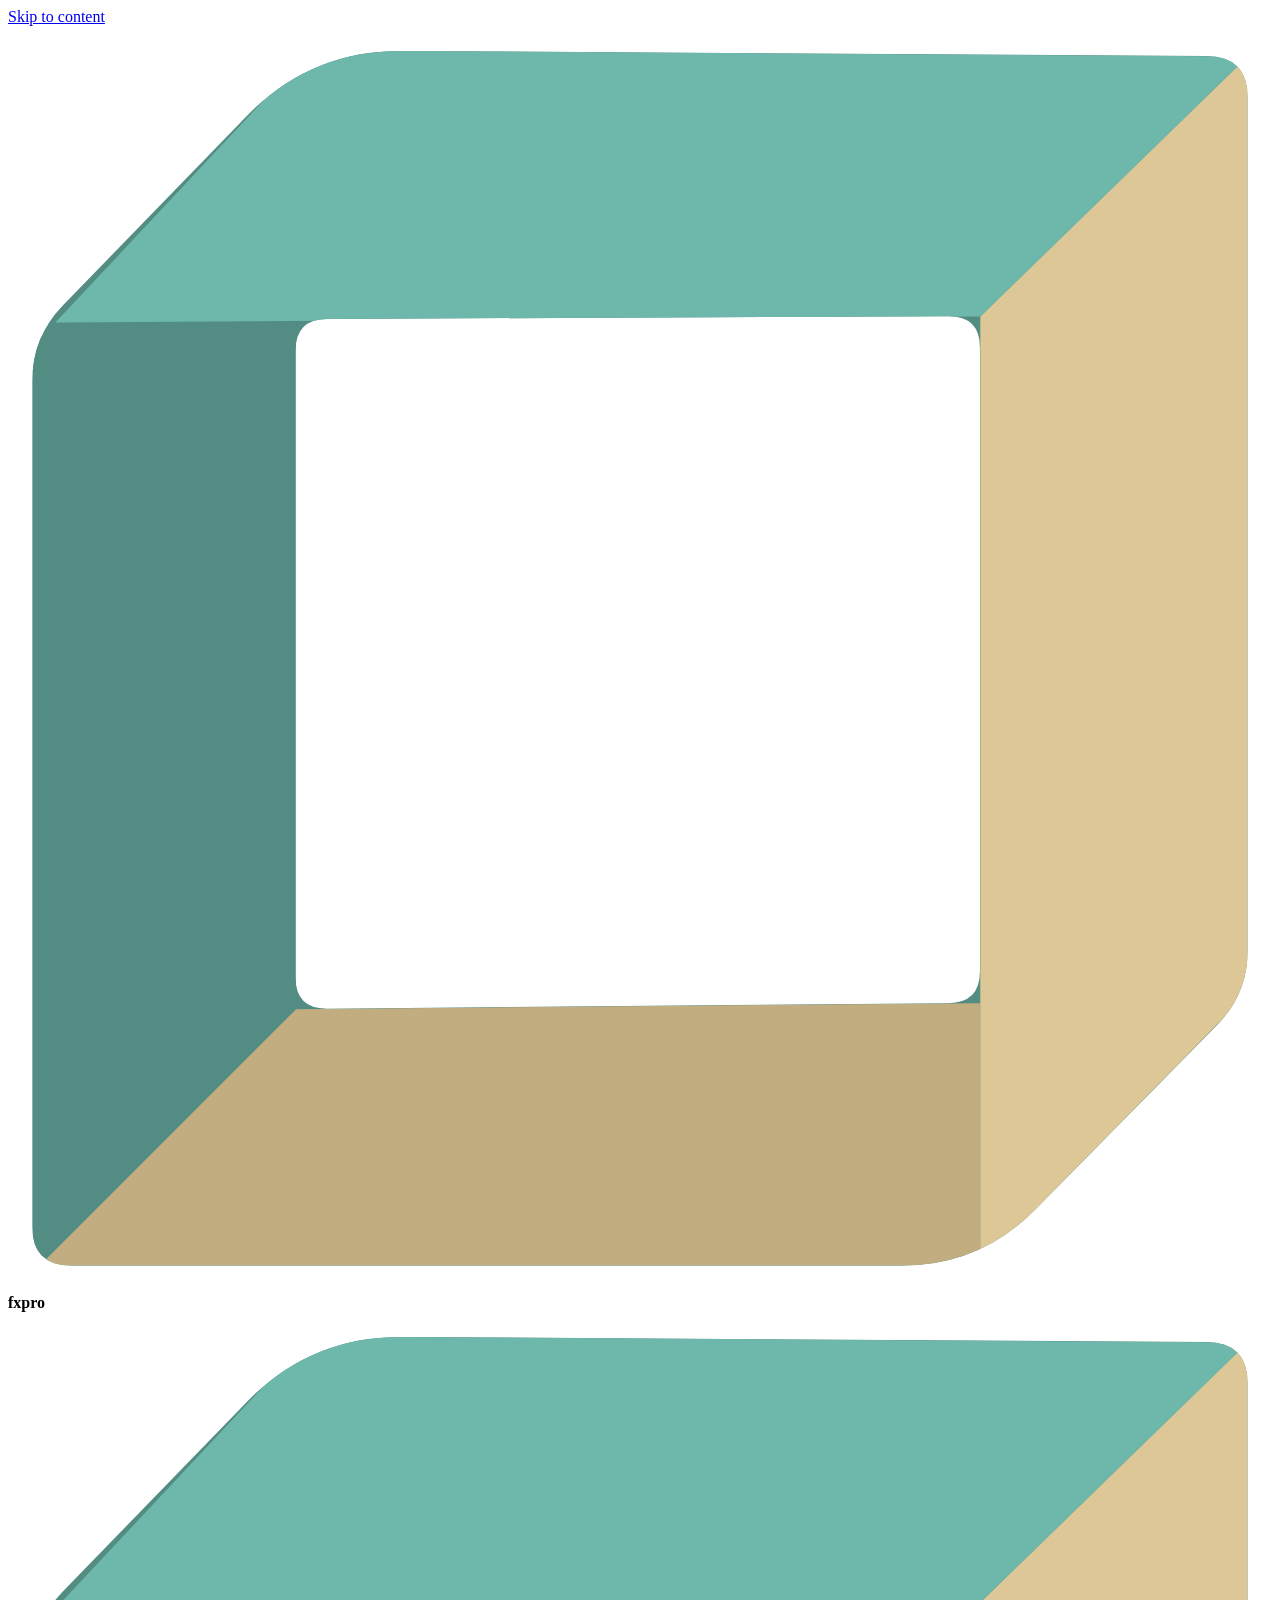
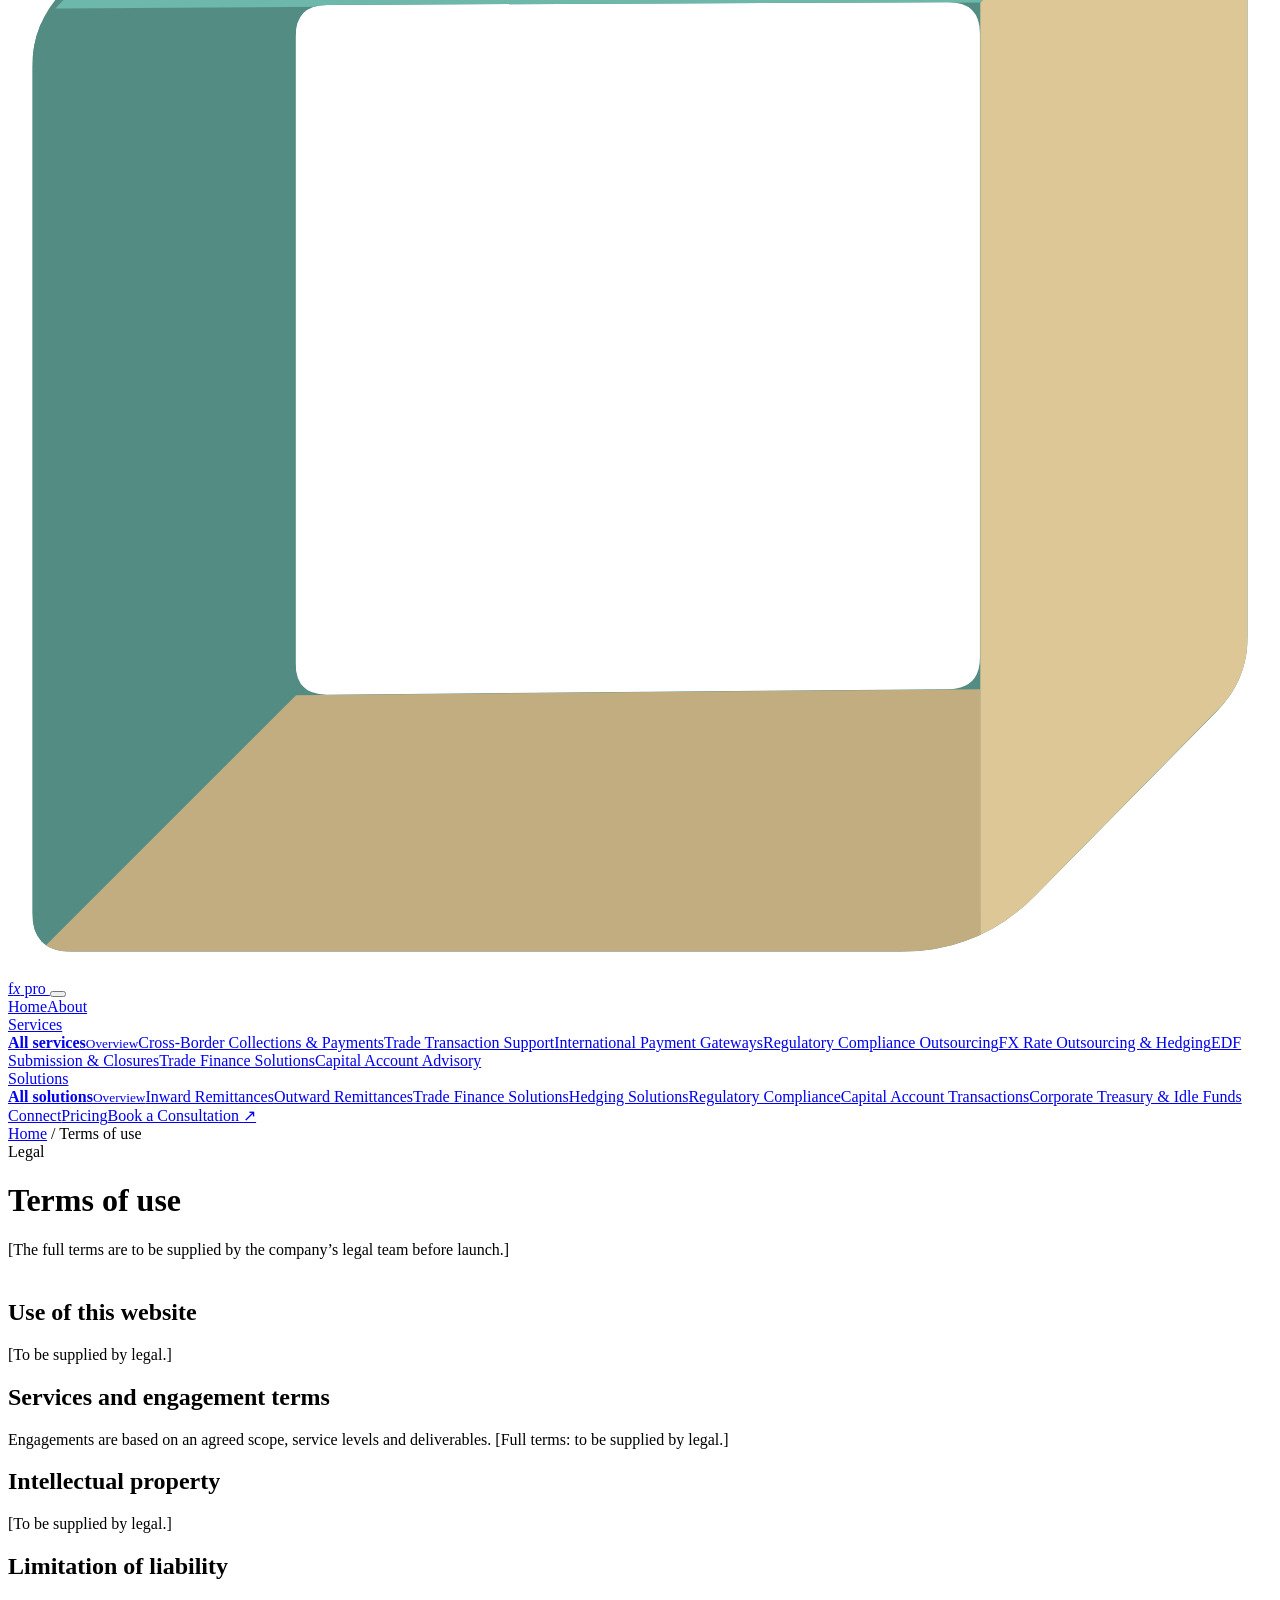
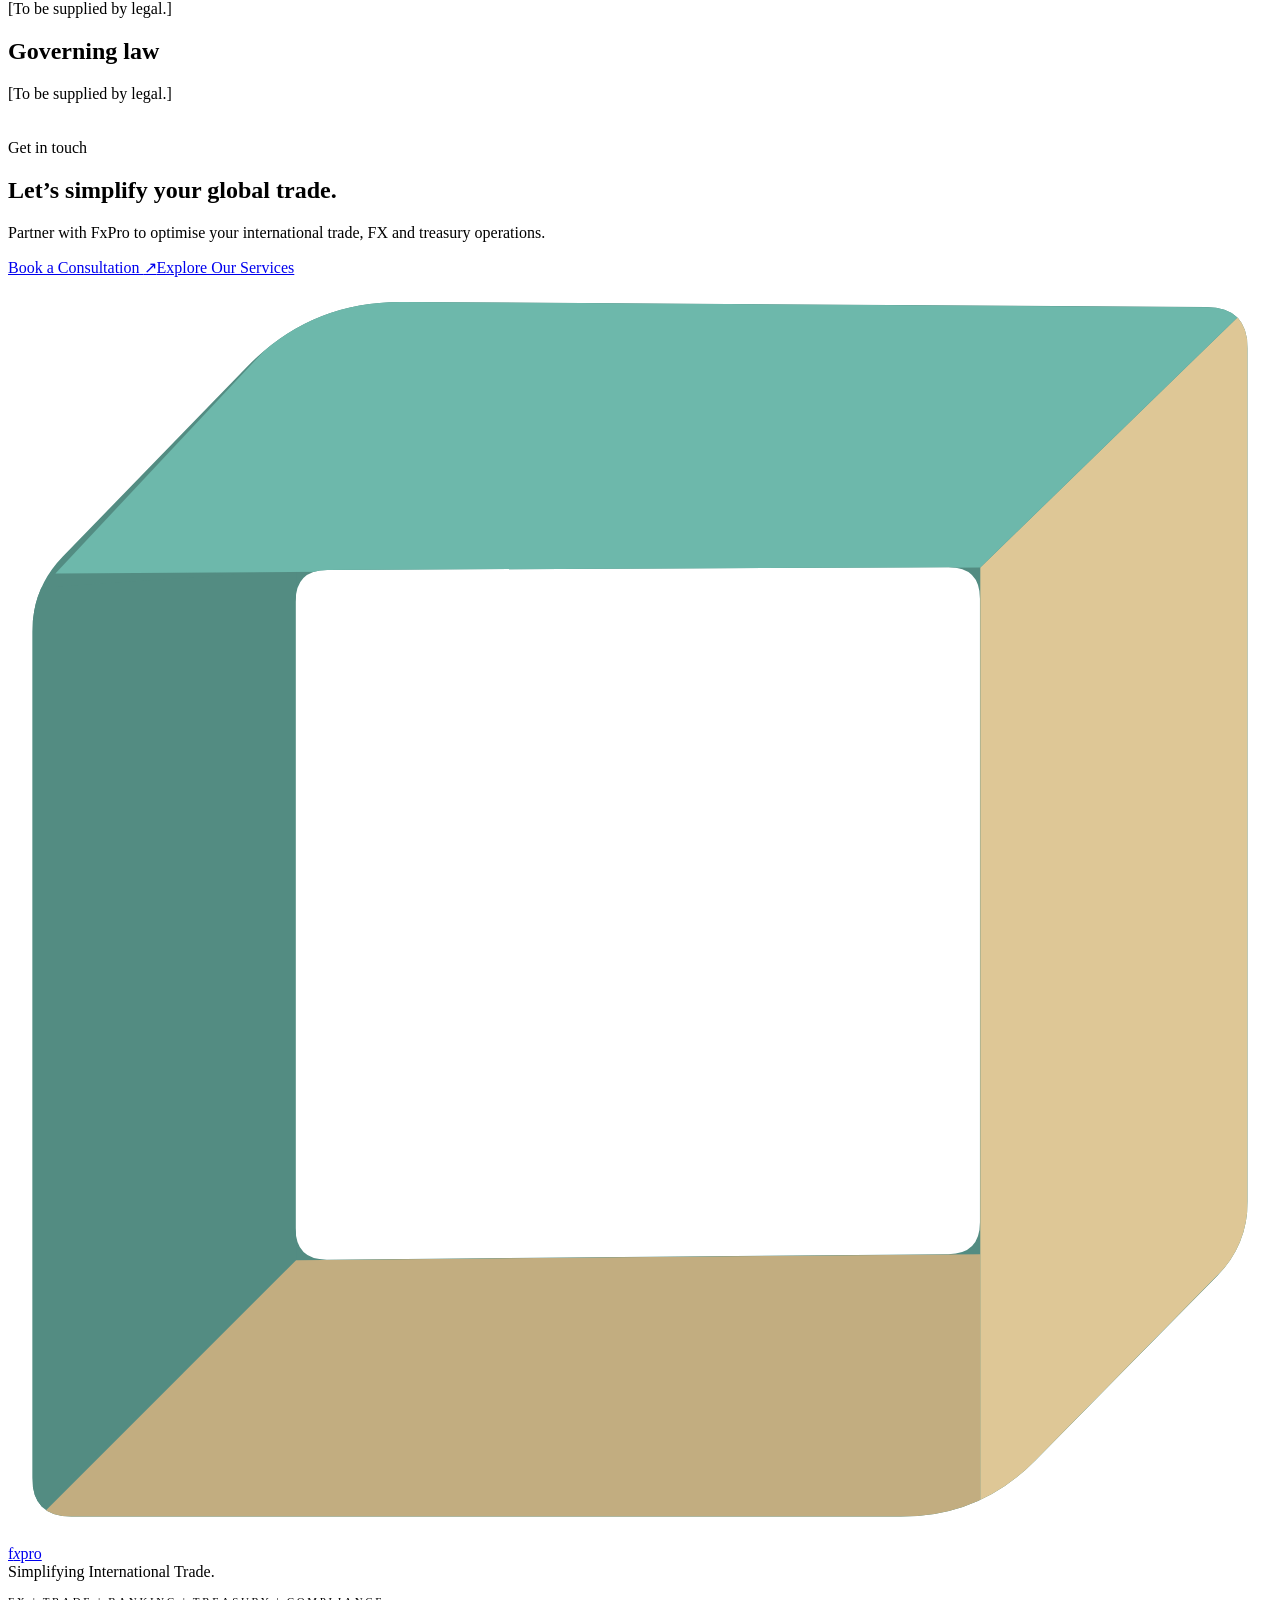
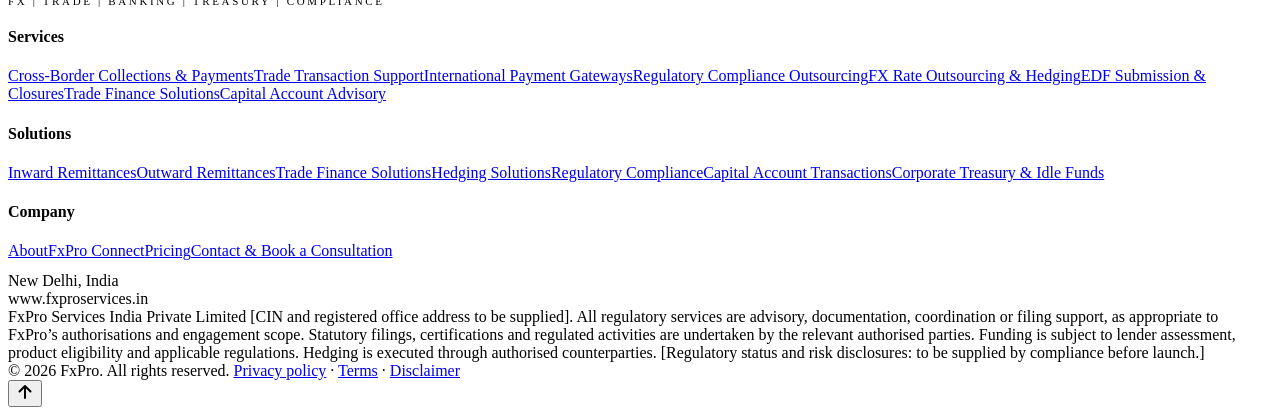
==== commit 8826f53b: "Add files via upload" ====
--- a/index.html
+++ b/index.html
@@ -4,3657 +4,45 @@
         <meta charset="utf-8">
         <meta name="viewport" content="width=device-width, initial-scale=1, viewport-fit=cover">
         <meta name="color-scheme" content="light">
-        <meta name="description" content="FxPro: cross-border payments, FX, trade finance, compliance and treasury solutions for importers, exporters and global businesses.">
-        <title>FxPro | Your Strategic Partner for Global Trade and Treasury Solutions</title>
-        <meta name="theme-color" content="#FBFCFB">
-        <meta property="og:type" content="website">
-        <meta property="og:title" content="FxPro | Your Strategic Partner for Global Trade and Treasury Solutions">
-        <meta property="og:description" content="FxPro: cross-border payments, FX, trade finance, compliance and treasury solutions for importers, exporters and global businesses.">
-        <meta name="twitter:card" content="summary">
-        <link rel="icon" type="image/svg+xml" href="data:image/svg+xml,%3Csvg%20xmlns=%22http://www.w3.org/2000/svg%22%20viewBox=%22-2%20-2%20104%20104%22%20fill=%22none%22%20aria-hidden=%22true%22%3E%3Cdefs%3E%3CclipPath%20id=%22rcfav%22%3E%3Cpath%20d=%22M17.67%205.38%20Q22.90%200.00%2030.40%200.05%20L96.60%200.47%20Q100.00%200.49%20100.00%203.89%20L100.00%2074.04%20Q100.00%2077.64%2097.47%2080.21%20L82.53%2095.37%20Q77.97%20100.00%2071.47%20100.00%20L3.20%20100.00%20Q0.00%20100.00%200.00%2096.80%20L0.00%2027.19%20Q0.00%2023.59%202.51%2021.00%20Z%20M21.66%2076.27%20Q21.66%2078.87%2024.26%2078.85%20L75.37%2078.40%20Q77.97%2078.38%2077.97%2075.78%20L77.97%2024.47%20Q77.97%2021.87%2075.37%2021.88%20L24.26%2022.10%20Q21.66%2022.11%2021.66%2024.71%20Z%20%22/%3E%3C/clipPath%3E%3C/defs%3E%3Cg%20clip-path=%22url(%23rcfav)%22%3E%3Crect%20x=%22-2%22%20y=%22-2%22%20width=%22104%22%20height=%22104%22%20fill=%22%23538c82%22/%3E%3Cpolygon%20points=%220.0,23.6%2021.7,22.1%2021.7,78.9%200.0,100.0%22%20fill=%22%23538c82%22/%3E%3Cpolygon%20points=%2221.7,78.9%2078.0,78.4%2078.0,100.0%200.6,100.0%22%20fill=%22%23c2ad80%22/%3E%3Cpolygon%20points=%22100.0,0.5%20100.0,77.6%2078.0,100.0%2078.0,21.9%22%20fill=%22%23dec796%22/%3E%3Cpolygon%20points=%2222.9,0.0%20100.0,0.5%2078.0,21.9%201.9,22.4%22%20fill=%22%236DB8AB%22/%3E%3C/g%3E%3C/svg%3E">
-        <link href="https://fonts.googleapis.com/css2?family=Inter:wght@400;500;600;700&family=Space+Grotesk:wght@700&display=swap" rel="stylesheet">
-        <style>
-            :root {
-                --ink: #162522;
-                --teal: #6DB8AB;
-                --tealD: #538C82;
-                --tx: #2C6A60;
-                --gold: #DEC796;
-                --goldD: #B5985A;
-                --tint: #F0F8F7;
-                --bg: #FBFCFB;
-                --line: #DDE7E4;
-                --mut: #52625E;
-                --x: var(--ink);
-                --serif: 'Inter',system-ui,sans-serif;
-                color-scheme: light;
-                box-sizing: border-box;
-                padding-top: env(safe-area-inset-top,0px);
-                padding-bottom: env(safe-area-inset-bottom,0px)
-            }
-
-            html {
-                scroll-padding-top: calc(88px + env(safe-area-inset-top,0px));
-                scroll-behavior: smooth
-            }
-
-            *,*:before,*:after {
-                box-sizing: inherit
-            }
-
-            body {
-                margin: 0;
-                background: var(--bg);
-                color: var(--ink);
-                font-family: 'Inter',system-ui,sans-serif;
-                line-height: 1.55;
-                -webkit-font-smoothing: antialiased
-            }
-
-            h1,h2,h3,h4,.sf {
-                font-family: var(--serif)
-            }
-
-            .sg {
-                font-family: 'Inter',system-ui,sans-serif
-            }
-
-            a {
-                color: inherit
-            }
-
-            .w {
-                max-width: 1200px;
-                margin: 0 auto;
-                padding: 0 24px
-            }
-
-            .hd {
-                position: sticky;
-                top: env(safe-area-inset-top,0px);
-                z-index: 30;
-                background: rgba(251,252,251,.94);
-                backdrop-filter: blur(10px);
-                border-bottom: 1px solid var(--line)
-            }
-
-            .nav {
-                display: flex;
-                align-items: center;
-                justify-content: space-between;
-                gap: 16px;
-                padding: 12px 24px;
-                max-width: 1200px;
-                margin: 0 auto
-            }
-
-            .brand {
-                display: flex;
-                align-items: center;
-                gap: 10px;
-                text-decoration: none
-            }
-
-            .brand svg {
-                width: 38px;
-                height: 38px
-            }
-
-            .lg {
-                font: 700 27px 'Space Grotesk',sans-serif;
-                letter-spacing: -.04em
-            }
-
-            .lg i {
-                font-style: normal;
-                color: var(--x)
-            }
-
-            .links {
-                display: flex;
-                align-items: center;
-                gap: 26px
-            }
-
-            .links a {
-                text-decoration: none;
-                font-size: 15px;
-                font-weight: 500;
-                color: #33423E;
-                padding: 6px 0;
-                border-bottom: 2px solid transparent
-            }
-
-            .links a:hover {
-                color: var(--tx)
-            }
-
-            .links a.on {
-                color: var(--ink);
-                border-color: var(--teal)
-            }
-
-            .links a.btn {
-                color: #fff;
-                padding: 12px 20px;
-                border: 1.5px solid var(--ink)
-            }
-
-            .links a.btn:hover {
-                color: #fff
-            }
-
-            .burger {
-                display: none;
-                background: none;
-                border: 1.5px solid var(--ink);
-                border-radius: 10px;
-                padding: 9px 11px;
-                cursor: pointer
-            }
-
-            .burger span {
-                display: block;
-                width: 18px;
-                height: 2px;
-                background: var(--ink);
-                margin: 4px 0
-            }
-
-            .btn {
-                display: inline-flex;
-                align-items: center;
-                justify-content: center;
-                gap: 10px;
-                padding: 13px 22px;
-                border-radius: 12px;
-                font: 600 15px 'Inter',sans-serif;
-                text-decoration: none;
-                border: 1.5px solid var(--ink);
-                cursor: pointer;
-                background: none;
-                color: var(--ink);
-                transition: background .15s,color .15s,border-color .15s
-            }
-
-            .b1 {
-                background: var(--ink);
-                color: #fff
-            }
-
-            .b3 {
-                background: var(--teal);
-                border-color: var(--teal)
-            }
-
-            .b1:hover {
-                border-color: var(--tx)
-            }
-
-            .b3:hover {
-                border-color: var(--teal)
-            }
-
-            :focus-visible {
-                outline: 3px solid var(--tx);
-                outline-offset: 2px
-            }
-
-            .eb {
-                font-size: 12px;
-                font-weight: 600;
-                letter-spacing: .2em;
-                color: var(--tx);
-                text-transform: uppercase
-            }
-
-            .h1 {
-                font-size: clamp(36px,4.8vw,62px);
-                line-height: 1.05;
-                letter-spacing: -.025em;
-                font-weight: 600;
-                margin: 16px 0 18px
-            }
-
-            .h2 {
-                font-size: clamp(30px,4vw,50px);
-                line-height: 1.1;
-                letter-spacing: -.02em;
-                font-weight: 600;
-                margin: 10px 0 0
-            }
-
-            .h3 {
-                font-size: 24px;
-                letter-spacing: -.01em;
-                line-height: 1.18;
-                font-weight: 600;
-                margin: 0
-            }
-
-            .em {
-                background: linear-gradient(transparent 58%,#E7DCBB 58%)
-            }
-
-            .lead {
-                font-size: 18px;
-                color: var(--mut);
-                max-width: 600px;
-                margin: 0 0 24px
-            }
-
-            .row {
-                display: flex;
-                flex-wrap: wrap;
-                gap: 12px
-            }
-
-            .sec {
-                padding: 84px 0 0
-            }
-
-            .hero {
-                display: grid;
-                grid-template-columns: repeat(auto-fit,minmax(min(100%,360px),1fr));
-                gap: 48px;
-                align-items: start;
-                padding: 44px 0 56px
-            }
-
-            .pills {
-                display: flex;
-                flex-wrap: wrap;
-                gap: 8px 22px;
-                margin-top: 26px;
-                font: 500 14px 'Inter',sans-serif;
-                color: var(--tx)
-            }
-
-            .pills span:before {
-                content: '';
-                display: inline-block;
-                width: 8px;
-                height: 8px;
-                border-radius: 2px;
-                background: var(--gold);
-                margin-right: 8px
-            }
-
-            .card {
-                background: #fff;
-                border: 1px solid var(--line);
-                border-radius: 22px;
-                box-shadow: 0 30px 60px -36px rgba(22,37,34,.3);
-                overflow: hidden
-            }
-
-            .ch {
-                display: flex;
-                justify-content: space-between;
-                align-items: center;
-                padding: 15px 22px;
-                background: var(--tint);
-                border-bottom: 1px solid var(--line);
-                font: 600 16px 'Inter',sans-serif
-            }
-
-            .tag {
-                font-size: 10px;
-                letter-spacing: .16em;
-                border: 1px solid #BFD3CE;
-                border-radius: 6px;
-                padding: 4px 8px;
-                color: var(--tx)
-            }
-
-            .cb {
-                padding: 22px
-            }
-
-            .fld {
-                display: grid;
-                gap: 6px;
-                font-size: 13px;
-                font-weight: 600;
-                color: #33423E
-            }
-
-            .in {
-                width: 100%;
-                border: 1.5px solid #C9D8D3;
-                border-radius: 12px;
-                padding: 12px 14px;
-                background: #fff;
-                font: 400 15px 'Inter',sans-serif;
-                color: var(--ink)
-            }
-
-            .in.bad {
-                border-color: #B03A2E
-            }
-
-            .err {
-                color: #B03A2E;
-                font-size: 12px;
-                font-weight: 500
-            }
-
-            .g2 {
-                display: grid;
-                grid-template-columns: repeat(auto-fit,minmax(130px,1fr));
-                gap: 12px
-            }
-
-            .opt {
-                border: 1px solid var(--line);
-                border-radius: 14px;
-                padding: 12px;
-                display: grid;
-                gap: 8px;
-                background: #FBFDFC
-            }
-
-            .opt b {
-                font: 600 14px 'Inter',sans-serif
-            }
-
-            .res {
-                margin-top: 14px;
-                display: grid;
-                gap: 11px
-            }
-
-            .rr {
-                display: grid;
-                gap: 6px;
-                font-size: 14px
-            }
-
-            .rr .t {
-                display: flex;
-                justify-content: space-between;
-                gap: 8px;
-                font-weight: 600
-            }
-
-            .bar {
-                height: 8px;
-                border-radius: 8px;
-                background: #E4ECEA;
-                overflow: hidden
-            }
-
-            .bar i {
-                display: block;
-                height: 100%;
-                background: #BCCAC6;
-                border-radius: 8px;
-                transition: width .35s
-            }
-
-            .rr.best .bar i {
-                background: var(--teal)
-            }
-
-            .rr.best .t span:first-child:after {
-                content: 'LOWEST';
-                font-size: 10px;
-                letter-spacing: .14em;
-                background: var(--gold);
-                border-radius: 5px;
-                padding: 2px 6px;
-                margin-left: 8px
-            }
-
-            .note {
-                font-size: 12px;
-                color: #6D7F7A;
-                margin-top: 10px
-            }
-
-            .strip {
-                background: var(--tint);
-                border-top: 1px solid var(--line);
-                border-bottom: 1px solid var(--line)
-            }
-
-            .strip .w {
-                display: grid;
-                grid-template-columns: repeat(auto-fit,minmax(170px,1fr));
-                gap: 0
-            }
-
-            .strip a {
-                padding: 20px 18px;
-                border-right: 1px solid var(--line);
-                font: 600 14px/1.3 'Inter',sans-serif;
-                text-decoration: none;
-                display: flex;
-                gap: 10px;
-                align-items: flex-start
-            }
-
-            .strip a:last-child {
-                border-right: 0
-            }
-
-            .strip a:hover {
-                background: #fff
-            }
-
-            .strip small {
-                display: block;
-                font: 500 11px 'Inter',sans-serif;
-                color: var(--tx);
-                letter-spacing: .14em;
-                margin-bottom: 4px
-            }
-
-            .head {
-                display: flex;
-                flex-wrap: wrap;
-                align-items: end;
-                justify-content: space-between;
-                gap: 20px;
-                margin-bottom: 34px
-            }
-
-            .grid {
-                display: grid;
-                grid-template-columns: repeat(auto-fit,minmax(min(100%,260px),1fr));
-                gap: 20px
-            }
-
-            .pil {
-                background: #fff;
-                border: 1px solid var(--line);
-                border-radius: 20px;
-                padding: 26px;
-                display: grid;
-                gap: 10px;
-                align-content: start
-            }
-
-            .pil p {
-                margin: 0;
-                color: var(--mut);
-                font-size: 16px
-            }
-
-            .num {
-                font: 600 13px 'Inter',sans-serif;
-                color: #7C8E89;
-                letter-spacing: .08em
-            }
-
-            .sv {
-                background: #fff;
-                border: 1px solid var(--line);
-                border-radius: 20px;
-                padding: 24px;
-                display: flex;
-                flex-direction: column;
-                gap: 10px;
-                min-height: 220px;
-                text-decoration: none;
-                transition: border-color .15s,box-shadow .15s,transform .15s
-            }
-
-            .sv:hover {
-                border-color: var(--teal);
-                box-shadow: 0 16px 40px -26px rgba(44,106,96,.55);
-                transform: translateY(-2px)
-            }
-
-            .sv p {
-                margin: 0;
-                color: var(--mut);
-                font-size: 16px;
-                flex: 1
-            }
-
-            .go {
-                font-weight: 600;
-                font-size: 14px;
-                color: var(--tx);
-                display: flex;
-                justify-content: space-between;
-                border-top: 1px solid #E6EEEC;
-                padding-top: 14px;
-                margin-top: 6px
-            }
-
-            .sv.dk {
-                background: var(--tint);
-                border-color: #CFE3DF
-            }
-
-            .two {
-                display: grid;
-                grid-template-columns: repeat(auto-fit,minmax(min(100%,340px),1fr));
-                gap: 48px;
-                align-items: start
-            }
-
-            .step {
-                display: grid;
-                grid-template-columns: 54px 1fr;
-                gap: 14px;
-                padding: 20px 0;
-                border-top: 1px solid var(--line)
-            }
-
-            .step b {
-                font: 600 22px 'Inter',sans-serif;
-                color: var(--tx);
-                letter-spacing: -.03em
-            }
-
-            .step h3 {
-                margin: 0 0 4px;
-                font-size: 22px
-            }
-
-            .step p {
-                margin: 0;
-                color: var(--mut);
-                font-size: 16px
-            }
-
-            .ind {
-                display: flex;
-                flex-wrap: wrap;
-                gap: 12px;
-                margin-top: 24px
-            }
-
-            .ind span {
-                background: #fff;
-                border: 1px solid var(--line);
-                border-radius: 999px;
-                padding: 10px 18px;
-                font-weight: 500;
-                font-size: 15px
-            }
-
-            .ul {
-                margin: 0;
-                padding: 0;
-                list-style: none;
-                display: grid;
-                gap: 9px
-            }
-
-            .ul li {
-                padding-left: 22px;
-                position: relative;
-                font-size: 16px;
-                color: #33423E
-            }
-
-            .ul li:before {
-                content: '';
-                position: absolute;
-                left: 0;
-                top: 8px;
-                width: 9px;
-                height: 9px;
-                border-radius: 3px;
-                background: var(--teal)
-            }
-
-            .ul.c2 {
-                grid-template-columns: repeat(auto-fit,minmax(min(100%,300px),1fr));
-                column-gap: 28px
-            }
-
-            .cta {
-                margin-top: 84px;
-                background: var(--tint);
-                border-top: 1px solid var(--line);
-                padding: 64px 0
-            }
-
-            .cta .h2 {
-                max-width: 660px
-            }
-
-            .crumb {
-                font-size: 13px;
-                color: #7C8E89;
-                margin-bottom: 12px
-            }
-
-            .crumb a {
-                text-decoration: none
-            }
-
-            .crumb a:hover {
-                color: var(--tx)
-            }
-
-            .ph {
-                padding: 44px 0 0
-            }
-
-            .chips {
-                display: flex;
-                flex-wrap: wrap;
-                gap: 10px;
-                margin: 0 0 28px
-            }
-
-            .chip {
-                border: 1.5px solid var(--line);
-                background: #fff;
-                border-radius: 999px;
-                padding: 9px 16px;
-                font: 500 14px 'Inter',sans-serif;
-                cursor: pointer;
-                text-decoration: none;
-                color: var(--ink)
-            }
-
-            .chip:hover,.chip.on {
-                background: var(--ink);
-                color: #fff;
-                border-color: var(--ink)
-            }
-
-            .svb {
-                display: grid;
-                grid-template-columns: repeat(auto-fit,minmax(min(100%,340px),1fr));
-                gap: 36px;
-                padding: 44px 0;
-                border-top: 1px solid var(--line)
-            }
-
-            .fn {
-                font-size: 13px;
-                color: #6D7F7A;
-                border-left: 3px solid var(--gold);
-                padding-left: 14px;
-                margin-top: 16px
-            }
-
-            .tbl {
-                width: 100%;
-                border-collapse: collapse;
-                background: #fff;
-                font-size: 15px;
-                min-width: 520px
-            }
-
-            .tw {
-                overflow-x: auto;
-                border: 1px solid var(--line);
-                border-radius: 16px
-            }
-
-            .tbl th {
-                background: var(--tint);
-                text-align: left;
-                padding: 14px 18px;
-                font: 600 15px 'Inter',sans-serif
-            }
-
-            .tbl td {
-                padding: 14px 18px;
-                border-top: 1px solid #E6EEEC;
-                vertical-align: top
-            }
-
-            .tbl td:first-child {
-                font-weight: 600
-            }
-
-            .edge {
-                display: grid;
-                grid-template-columns: repeat(auto-fit,minmax(190px,1fr));
-                border: 1px solid var(--line);
-                border-radius: 20px;
-                overflow: hidden;
-                background: #fff
-            }
-
-            .edge div {
-                padding: 24px;
-                border-right: 1px solid #E6EEEC
-            }
-
-            .edge div:last-child {
-                border-right: 0
-            }
-
-            .edge b {
-                font: 700 13px 'Inter',sans-serif;
-                letter-spacing: .18em;
-                color: var(--tx)
-            }
-
-            .edge p {
-                margin: 8px 0 0;
-                font-size: 16px;
-                color: var(--mut)
-            }
-
-            .form {
-                display: grid;
-                gap: 16px
-            }
-
-            .f2 {
-                display: grid;
-                grid-template-columns: repeat(auto-fit,minmax(200px,1fr));
-                gap: 16px
-            }
-
-            .ok {
-                background: var(--tint);
-                border: 1px solid #CFE3DF;
-                border-radius: 16px;
-                padding: 22px
-            }
-
-            .pre {
-                white-space: pre-wrap;
-                background: #fff;
-                border: 1px solid var(--line);
-                border-radius: 12px;
-                padding: 14px;
-                font-size: 14px;
-                margin: 14px 0
-            }
-
-            .ft {
-                background: var(--tint);
-                border-top: 1px solid var(--line);
-                color: #41524E;
-                font-size: 14px;
-                margin-top: 0
-            }
-
-            .fc {
-                display: grid;
-                grid-template-columns: 1.4fr repeat(3,1fr);
-                gap: 32px;
-                padding: 52px 0 28px
-            }
-
-            @media(max-width: 860px) {
-                .fc {
-                    grid-template-columns:1fr 1fr
-                }
-            }
-
-            .fc h4 {
-                margin: 0 0 14px;
-                font: 600 15px 'Inter',sans-serif;
-                color: var(--ink)
-            }
-
-            .fc a {
-                display: block;
-                color: #41524E;
-                text-decoration: none;
-                margin: 0 0 9px
-            }
-
-            .fc a:hover {
-                color: var(--tx)
-            }
-
-            .lgl {
-                border-top: 1px solid var(--line);
-                padding: 20px 0 calc(32px + env(safe-area-inset-bottom,0px));
-                font-size: 12px;
-                line-height: 1.65;
-                color: #5F716C
-            }
-
-            @media(max-width: 860px) {
-                .burger {
-                    display:block
-                }
-
-                .links {
-                    display: none;
-                    position: absolute;
-                    left: 0;
-                    right: 0;
-                    top: 100%;
-                    flex-direction: column;
-                    align-items: stretch;
-                    gap: 0;
-                    background: var(--bg);
-                    border-bottom: 1px solid var(--line);
-                    padding: 8px 24px 20px
-                }
-
-                .links.open {
-                    display: flex
-                }
-
-                .links a {
-                    padding: 14px 0;
-                    border-bottom: 1px solid var(--line)
-                }
-
-                .links a.btn {
-                    margin-top: 14px;
-                    border: 1.5px solid var(--ink)
-                }
-
-                .sec {
-                    padding-top: 60px
-                }
-
-                .strip a {
-                    border-right: 0;
-                    border-bottom: 1px solid var(--line)
-                }
-            }
-
-            @media(prefers-reduced-motion:reduce) {
-                * {
-                    transition: none!important;
-                    scroll-behavior: auto!important
-                }
-            }
-
-            /* ---- motion and polish ---- */
-            :root {
-                --ease: cubic-bezier(.22,.61,.36,1);
-                --spring: cubic-bezier(.34,1.56,.64,1)
-            }
-
-            .btn {
-                position: relative;
-                overflow: hidden;
-                isolation: isolate;
-                transition: border-color .3s,color .3s,transform .25s var(--ease),box-shadow .3s
-            }
-
-            .btn:before {
-                content: '';
-                position: absolute;
-                inset: 0;
-                transform: translateY(102%);
-                transition: transform .45s var(--ease);
-                z-index: -1
-            }
-
-            .b1:before {
-                background: var(--tx)
-            }
-
-            .b2:before {
-                background: var(--tint)
-            }
-
-            .b3:before {
-                background: #fff
-            }
-
-            .btn:hover:before {
-                transform: none
-            }
-
-            .btn:hover {
-                box-shadow: 0 12px 24px -16px rgba(22,37,34,.55)
-            }
-
-            .btn:active {
-                transform: scale(.97)
-            }
-
-            .btn span[aria-hidden] {
-                display: inline-block;
-                transition: transform .35s var(--ease)
-            }
-
-            .btn:hover span[aria-hidden] {
-                transform: translate(3px,-3px)
-            }
-
-            .skip {
-                position: fixed;
-                left: 16px;
-                top: -60px;
-                z-index: 200;
-                background: var(--ink);
-                color: #fff;
-                padding: 10px 16px;
-                border-radius: 10px;
-                text-decoration: none;
-                transition: top .2s
-            }
-
-            .skip:focus {
-                top: 12px
-            }
-
-            .prog {
-                position: fixed;
-                left: 0;
-                top: 0;
-                height: 3px;
-                width: 100%;
-                transform-origin: 0 50%;
-                transform: scaleX(0);
-                background: linear-gradient(90deg,var(--teal),var(--gold));
-                z-index: 80;
-                pointer-events: none
-            }
-
-            .hd {
-                transition: box-shadow .3s var(--ease),background .3s
-            }
-
-            .hd.sc {
-                box-shadow: 0 12px 30px -24px rgba(22,37,34,.5);
-                background: rgba(251,252,251,.98)
-            }
-
-            .nav {
-                transition: padding .3s var(--ease)
-            }
-
-            .hd.sc .nav {
-                padding-top: 7px;
-                padding-bottom: 7px
-            }
-
-            .brand svg {
-                transition: transform .6s var(--spring)
-            }
-
-            .brand:hover svg {
-                transform: rotate(-10deg) scale(1.1)
-            }
-
-            .links>a:not(.btn),.dd>a {
-                position: relative
-            }
-
-            .links>a:not(.btn):after,.dd>a:before {
-                content: '';
-                position: absolute;
-                left: 0;
-                right: 0;
-                bottom: -2px;
-                height: 2px;
-                background: var(--teal);
-                transform: scaleX(0);
-                transform-origin: 0 50%;
-                transition: transform .35s var(--ease)
-            }
-
-            .links>a:not(.btn):hover:after,.dd:hover>a:before {
-                transform: scaleX(1)
-            }
-
-            .links a.on {
-                border-color: transparent
-            }
-
-            .links a.on:after {
-                transform: scaleX(1)!important
-            }
-
-            .dd {
-                position: relative
-            }
-
-            .dd>a {
-                padding-right: 2px
-            }
-
-            .dd>a span.cv {
-                display: inline-block;
-                width: 6px;
-                height: 6px;
-                border-right: 1.6px solid currentColor;
-                border-bottom: 1.6px solid currentColor;
-                transform: rotate(45deg) translateY(-2px);
-                margin-left: 8px;
-                transition: transform .3s var(--ease)
-            }
-
-            .dd:hover .cv,.dd.open .cv {
-                transform: rotate(-135deg) translateY(-1px)
-            }
-
-            .dm {
-                position: absolute;
-                top: 100%;
-                left: -18px;
-                min-width: 360px;
-                padding: 10px;
-                background: #fff;
-                border: 1px solid var(--line);
-                border-radius: 18px;
-                box-shadow: 0 34px 60px -28px rgba(22,37,34,.45);
-                opacity: 0;
-                visibility: hidden;
-                transform: translateY(12px);
-                transition: opacity .25s var(--ease),transform .25s var(--ease),visibility .25s;
-                z-index: 5
-            }
-
-            .dd:hover .dm,.dd:focus-within .dm,.dd.open .dm {
-                opacity: 1;
-                visibility: visible;
-                transform: none
-            }
-
-            .links .dm a {
-                display: block;
-                padding: 10px 14px;
-                border-radius: 10px;
-                border: 0;
-                font-size: 14.5px;
-                color: var(--ink);
-                position: relative;
-                transition: background .2s,padding-left .25s var(--ease)
-            }
-
-            .links .dm a:after {
-                display: none
-            }
-
-            .links .dm a:hover {
-                background: var(--tint);
-                padding-left: 20px;
-                color: var(--ink)
-            }
-
-            .links .dm a small {
-                display: block;
-                font-size: 12px;
-                color: var(--mut);
-                font-weight: 400
-            }
-
-            #app {
-                transition: opacity .25s var(--ease),transform .25s var(--ease);
-                outline: 0
-            }
-
-            #app.out {
-                opacity: 0;
-                transform: translateY(12px)
-            }
-
-            .js .rv {
-                opacity: 0;
-                transform: translateY(28px);
-                transition: opacity .9s var(--ease),transform .9s var(--ease);
-                transition-delay: calc(var(--i,0)*80ms)
-            }
-
-            .js .rv.vis {
-                opacity: 1;
-                transform: none
-            }
-
-            .js .hero .a {
-                opacity: 0;
-                animation: up 1s var(--ease) forwards;
-                animation-delay: calc(var(--d,0)*120ms + 220ms)
-            }
-
-            .intro-on .hero .a {
-                animation-delay: calc(var(--d,0)*120ms + 1000ms)
-            }
-
-            @keyframes up {
-                from {
-                    opacity: 0;
-                    transform: translateY(26px)
-                }
-
-                to {
-                    opacity: 1;
-                    transform: none
-                }
-            }
-
-            .wd {
-                display: inline-block;
-                overflow: hidden;
-                vertical-align: top;
-                padding-bottom: .16em;
-                margin-bottom: -.16em
-            }
-
-            .wd>span {
-                display: inline-block;
-                transform: translateY(118%);
-                animation: wup 1.05s var(--ease) forwards;
-                animation-delay: calc(var(--w)*85ms + 260ms)
-            }
-
-            .intro-on .wd>span {
-                animation-delay: calc(var(--w)*85ms + 1050ms)
-            }
-
-            @keyframes wup {
-                to {
-                    transform: none
-                }
-            }
-
-            .herow {
-                position: relative;
-                overflow: hidden
-            }
-
-            .herow .hero {
-                position: relative;
-                z-index: 1
-            }
-
-            .hbg {
-                position: absolute;
-                right: -90px;
-                top: -60px;
-                width: 560px;
-                opacity: .14;
-                pointer-events: none;
-                transform: translate(calc(var(--px,0)*-18px),calc(var(--py,0)*-12px));
-                transition: transform .6s var(--ease)
-            }
-
-            .hbg svg {
-                width: 100%;
-                height: auto;
-                display: block;
-                animation: fl 12s ease-in-out infinite
-            }
-
-            @keyframes fl {
-                50% {
-                    transform: translateY(-20px) rotate(2deg)
-                }
-            }
-
-            .blob {
-                position: absolute;
-                border-radius: 50%;
-                filter: blur(90px);
-                opacity: .28;
-                pointer-events: none;
-                animation: dr2 15s ease-in-out infinite alternate
-            }
-
-            .b-a {
-                width: 420px;
-                height: 420px;
-                background: var(--teal);
-                left: -140px;
-                top: 140px
-            }
-
-            .b-b {
-                width: 340px;
-                height: 340px;
-                background: var(--gold);
-                right: 22%;
-                bottom: -140px;
-                animation-delay: -7s
-            }
-
-            @keyframes dr2 {
-                to {
-                    transform: translate(50px,-36px)
-                }
-            }
-
-            .cta {
-                position: relative;
-                overflow: hidden
-            }
-
-            .cta .w {
-                position: relative;
-                z-index: 1
-            }
-
-            .hbg.cb2 {
-                right: -80px;
-                top: auto;
-                bottom: -130px;
-                width: 430px;
-                opacity: .12
-            }
-
-            .pil,.sv,.card.sp {
-                position: relative
-            }
-
-            .sv:before,.pil:before {
-                content: '';
-                position: absolute;
-                inset: 0;
-                border-radius: inherit;
-                background: radial-gradient(380px circle at var(--mx,50%) var(--my,0),rgba(109,184,171,.17),transparent 58%);
-                opacity: 0;
-                transition: opacity .35s;
-                pointer-events: none
-            }
-
-            .sv:hover:before,.pil:hover:before {
-                opacity: 1
-            }
-
-            .pil {
-                transition: transform .4s var(--ease),border-color .3s,box-shadow .4s
-            }
-
-            .pil:hover {
-                transform: translateY(-4px);
-                border-color: #BFD9D3;
-                box-shadow: 0 22px 44px -30px rgba(44,106,96,.5)
-            }
-
-            .sv {
-                transition: transform .4s var(--ease),border-color .3s,box-shadow .4s
-            }
-
-            .sv:hover {
-                transform: translateY(-5px)
-            }
-
-            .go span[aria-hidden] {
-                display: inline-block;
-                transition: transform .35s var(--ease)
-            }
-
-            .sv:hover .go span[aria-hidden] {
-                transform: translate(4px,-4px)
-            }
-
-            .strip a {
-                transition: background .3s,padding-left .35s var(--ease)
-            }
-
-            .strip a:hover {
-                padding-left: 26px
-            }
-
-            .pill {
-                display: inline-block;
-                background: #fff;
-                border: 1px solid var(--line);
-                border-radius: 999px;
-                padding: 11px 20px;
-                font-weight: 500;
-                font-size: 15px;
-                text-decoration: none;
-                white-space: nowrap;
-                transition: background .25s,color .25s,border-color .25s,transform .3s var(--ease)
-            }
-
-            .pill:hover {
-                background: var(--ink);
-                color: #fff;
-                border-color: var(--ink);
-                transform: translateY(-2px)
-            }
-
-            .mq {
-                overflow: hidden;
-                -webkit-mask-image: linear-gradient(90deg,transparent,#000 7%,#000 93%,transparent);
-                mask-image: linear-gradient(90deg,transparent,#000 7%,#000 93%,transparent)
-            }
-
-            .mq>div {
-                display: flex;
-                gap: 12px;
-                width: max-content;
-                animation: mq 46s linear infinite;
-                padding: 6px 0
-            }
-
-            .mq:hover>div {
-                animation-play-state: paused
-            }
-
-            @keyframes mq {
-                to {
-                    transform: translateX(-50%)
-                }
-            }
-
-            .step {
-                position: relative
-            }
-
-            .step:before {
-                content: '';
-                position: absolute;
-                left: 0;
-                top: -1px;
-                height: 1px;
-                width: 0;
-                background: var(--teal);
-                transition: width 1.1s var(--ease) .15s
-            }
-
-            .step.vis:before {
-                width: 100%
-            }
-
-            .chips.stick {
-                position: sticky;
-                top: calc(64px + env(safe-area-inset-top,0px));
-                z-index: 20;
-                background: rgba(251,252,251,.94);
-                backdrop-filter: blur(8px);
-                padding: 10px 0;
-                margin-top: 20px;
-                margin-bottom: 0
-            }
-
-            .chip {
-                transition: background .25s,color .25s,border-color .25s,transform .25s var(--ease)
-            }
-
-            .chip:hover {
-                transform: translateY(-1px)
-            }
-
-            .in {
-                transition: border-color .2s,box-shadow .25s
-            }
-
-            .in:focus {
-                border-color: var(--tx);
-                box-shadow: 0 0 0 4px rgba(109,184,171,.28);
-                outline: 0
-            }
-
-            .chip.sm {
-                padding: 7px 14px;
-                font-size: 13px
-            }
-
-            .ld {
-                pointer-events: none;
-                opacity: .9
-            }
-
-            .spin {
-                display: inline-block;
-                width: 16px;
-                height: 16px;
-                border: 2px solid rgba(255,255,255,.45);
-                border-top-color: #fff;
-                border-radius: 50%;
-                animation: sp .7s linear infinite
-            }
-
-            @keyframes sp {
-                to {
-                    transform: rotate(360deg)
-                }
-            }
-
-            .ck {
-                display: block;
-                margin-bottom: 10px
-            }
-
-            .ck circle {
-                stroke-dasharray: 126;
-                stroke-dashoffset: 126;
-                animation: dr .8s var(--ease) forwards
-            }
-
-            .ck path {
-                stroke-dasharray: 32;
-                stroke-dashoffset: 32;
-                animation: dr .55s .5s var(--ease) forwards
-            }
-
-            @keyframes dr {
-                to {
-                    stroke-dashoffset: 0
-                }
-            }
-
-            .toast {
-                position: fixed;
-                left: 50%;
-                bottom: 30px;
-                transform: translate(-50%,24px);
-                background: var(--ink);
-                color: #fff;
-                padding: 12px 20px;
-                border-radius: 12px;
-                font-size: 14px;
-                font-weight: 500;
-                opacity: 0;
-                pointer-events: none;
-                transition: opacity .3s,transform .4s var(--spring);
-                z-index: 120
-            }
-
-            .toast.on {
-                opacity: 1;
-                transform: translate(-50%,0)
-            }
-
-            .top {
-                position: fixed;
-                right: 22px;
-                bottom: calc(22px + env(safe-area-inset-bottom,0px));
-                width: 48px;
-                height: 48px;
-                border-radius: 50%;
-                background: var(--ink);
-                color: #fff;
-                border: 0;
-                cursor: pointer;
-                opacity: 0;
-                pointer-events: none;
-                transform: translateY(14px);
-                transition: opacity .3s,transform .4s var(--ease),background .25s;
-                z-index: 70;
-                display: flex;
-                align-items: center;
-                justify-content: center
-            }
-
-            .top.on {
-                opacity: 1;
-                pointer-events: auto;
-                transform: none
-            }
-
-            .top:hover {
-                background: var(--tx)
-            }
-
-            .intro {
-                position: fixed;
-                inset: 0;
-                z-index: 150;
-                background: #fff;
-                display: flex;
-                flex-direction: column;
-                align-items: center;
-                justify-content: center;
-                gap: 14px;
-                animation: cur 1.35s var(--ease) forwards
-            }
-
-            .intro svg {
-                width: 88px;
-                height: 88px;
-                animation: pop .9s var(--spring) both
-            }
-
-            .intro b {
-                font: 700 30px 'Space Grotesk',sans-serif;
-                letter-spacing: -.04em;
-                opacity: 0;
-                animation: fi .6s .35s var(--ease) forwards
-            }
-
-            @keyframes cur {
-                0%,70% {
-                    transform: none
-                }
-
-                100% {
-                    transform: translateY(-101%)
-                }
-            }
-
-            @keyframes pop {
-                from {
-                    transform: scale(.4) rotate(-14deg);
-                    opacity: 0
-                }
-
-                to {
-                    transform: none;
-                    opacity: 1
-                }
-            }
-
-            @keyframes fi {
-                to {
-                    opacity: 1
-                }
-            }
-
-            .lgl a {
-                color: inherit;
-                text-decoration: underline;
-                text-underline-offset: 3px
-            }
-
-            .fc a {
-                position: relative;
-                transition: color .2s,padding-left .3s var(--ease)
-            }
-
-            .fc a:hover {
-                padding-left: 6px
-            }
-
-            .pil.sel {
-                display: flex;
-                flex-direction: column;
-                gap: 10px
-            }
-
-            .pil.sel .btn {
-                align-self: flex-start;
-                margin-top: auto
-            }
-
-            .lg-sec h2 {
-                font: 600 24px 'Inter',system-ui,sans-serif;
-                margin: 30px 0 8px
-            }
-
-            .lg-sec p {
-                color: var(--mut);
-                margin: 0 0 10px;
-                max-width: 760px
-            }
-
-            @media(max-width: 860px) {
-                .dm {
-                    position:static;
-                    opacity: 1;
-                    visibility: visible;
-                    transform: none;
-                    box-shadow: none;
-                    border: 0;
-                    padding: 0 0 6px 12px;
-                    min-width: 0;
-                    display: none
-                }
-
-                .dd.open .dm {
-                    display: block
-                }
-
-                .links .dm a {
-                    padding: 11px 0;
-                    border-bottom: 1px solid var(--line);
-                    border-radius: 0
-                }
-
-                .links .dm a:hover {
-                    padding-left: 6px
-                }
-
-                .hbg {
-                    width: 380px;
-                    right: -120px
-                }
-
-                .chips.stick {
-                    top: calc(58px + env(safe-area-inset-top,0px))
-                }
-            }
-
-            @media(prefers-reduced-motion:reduce) {
-                .intro {
-                    display: none
-                }
-
-                .mq>div,.blob,.hbg svg {
-                    animation: none
-                }
-
-                .btn:before,.sv:before {
-                    transition: none
-                }
-            }
-
-            /* ---- services list (image left, text right) ---- */
-            .sl {
-                display: grid;
-                grid-template-columns: repeat(auto-fit,minmax(min(100%,460px),1fr));
-                column-gap: 48px
-            }
-
-            .sr {
-                display: grid;
-                grid-template-columns: 148px 1fr;
-                gap: 22px;
-                align-items: start;
-                padding: 26px 0;
-                border-top: 1px solid var(--line);
-                text-decoration: none;
-                color: inherit
-            }
-
-            .sthumb {
-                width: 148px;
-                aspect-ratio: 1/1.08;
-                border-radius: 22px;
-                overflow: hidden;
-                background: linear-gradient(160deg,var(--tint),#fff);
-                border: 1px solid var(--line);
-                display: flex;
-                align-items: center;
-                justify-content: center;
-                transition: transform .4s var(--ease),box-shadow .4s
-            }
-
-            .sthumb img {
-                width: 100%;
-                height: 100%;
-                object-fit: cover;
-                display: block
-            }
-
-            .sthumb {
-                position: relative;
-                color: var(--tx)
-            }
-
-            .sthumb svg {
-                width: 56px;
-                height: 56px
-            }
-
-            .sthumb em {
-                position: absolute;
-                left: 12px;
-                top: 10px;
-                font: 600 12px 'Inter',sans-serif;
-                font-style: normal;
-                color: #7C8E89;
-                letter-spacing: .08em
-            }
-
-            .ic {
-                width: 52px;
-                height: 52px;
-                border-radius: 14px;
-                background: var(--tint);
-                border: 1px solid #CFE3DF;
-                color: var(--tx);
-                display: flex;
-                align-items: center;
-                justify-content: center
-            }
-
-            .flow {
-                margin-top: 22px
-            }
-
-            .fl {
-                display: flex;
-                align-items: center;
-                gap: 14px;
-                padding: 12px 16px;
-                border: 1px solid var(--line);
-                border-radius: 14px;
-                background: var(--tint);
-                font: 600 16px 'Inter',sans-serif;
-                position: relative
-            }
-
-            .fl svg {
-                color: var(--tx);
-                flex: none
-            }
-
-            .fl+.fl {
-                margin-top: 22px
-            }
-
-            .fl+.fl:before {
-                content: '';
-                position: absolute;
-                left: 28px;
-                top: -22px;
-                height: 22px;
-                width: 2px;
-                background: var(--teal)
-            }
-
-            .jr {
-                grid-template-columns: repeat(auto-fit,minmax(min(100%,190px),1fr))
-            }
-
-            .sbody h3 {
-                font-size: 20px;
-                margin: 0 0 8px;
-                transition: color .25s
-            }
-
-            .sbody p {
-                margin: 0;
-                color: var(--mut);
-                font-size: 16px
-            }
-
-            .sbody .sub {
-                font-size: 14px;
-                font-weight: 500;
-                color: #6D7F7A;
-                margin: 0 0 8px
-            }
-
-            .sr:hover .sbody h3 {
-                color: var(--tx)
-            }
-
-            .sr:hover .sthumb {
-                transform: translateY(-3px);
-                box-shadow: 0 18px 36px -24px rgba(44,106,96,.55)
-            }
-
-            /* ---- mobile refinements ---- */
-            @media(max-width: 860px) {
-                .links.open {
-                    max-height:calc(100vh - 70px);
-                    max-height: calc(100dvh - 70px);
-                    overflow-y: auto;
-                    -webkit-overflow-scrolling: touch
-                }
-
-                .in {
-                    font-size: 16px
-                }
-
-                .edge div {
-                    border-right: 0;
-                    border-bottom: 1px solid #E6EEEC
-                }
-
-                .edge div:last-child {
-                    border-bottom: 0
-                }
-
-                .two {
-                    gap: 30px
-                }
-
-                .head {
-                    margin-bottom: 24px
-                }
-
-                .chips.stick {
-                    flex-wrap: nowrap;
-                    overflow-x: auto;
-                    scrollbar-width: none;
-                    -webkit-overflow-scrolling: touch;
-                    margin-left: -24px;
-                    margin-right: -24px;
-                    padding-left: 24px;
-                    padding-right: 24px
-                }
-
-                .chips.stick::-webkit-scrollbar {
-                    display: none
-                }
-
-                .chips.stick .chip {
-                    flex: none;
-                    white-space: nowrap
-                }
-
-                .cta {
-                    padding: 48px 0;
-                    margin-top: 60px
-                }
-
-                .blob {
-                    filter: blur(60px);
-                    opacity: .2
-                }
-
-                .b-b {
-                    display: none
-                }
-
-                .hd {
-                    -webkit-backdrop-filter: none;
-                    backdrop-filter: none;
-                    background: rgba(251,252,251,.98)
-                }
-            }
-
-            @media(max-width: 560px) {
-                .w {
-                    padding:0 18px
-                }
-
-                .nav {
-                    padding: 10px 18px
-                }
-
-                .links {
-                    padding-left: 18px;
-                    padding-right: 18px
-                }
-
-                .hero {
-                    padding: 28px 0 40px;
-                    gap: 32px
-                }
-
-                .row .btn {
-                    flex: 1 1 100%
-                }
-
-                .fc {
-                    grid-template-columns: 1fr;
-                    gap: 24px;
-                    padding: 40px 0 20px
-                }
-
-                .cb {
-                    padding: 18px
-                }
-
-                .card .ch {
-                    padding: 14px 18px
-                }
-
-                .lead {
-                    font-size: 16.5px
-                }
-
-                .h3 {
-                    font-size: 21px
-                }
-
-                .step {
-                    grid-template-columns: 40px 1fr;
-                    gap: 10px
-                }
-
-                .pil {
-                    padding: 22px
-                }
-
-                .sv {
-                    min-height: 0
-                }
-
-                .chips.stick {
-                    margin-left: -18px;
-                    margin-right: -18px;
-                    padding-left: 18px;
-                    padding-right: 18px
-                }
-
-                .sr {
-                    grid-template-columns: 104px 1fr;
-                    gap: 16px;
-                    padding: 20px 0
-                }
-
-                .sthumb {
-                    width: 104px;
-                    border-radius: 18px
-                }
-
-                .sthumb svg {
-                    width: 44px;
-                    height: 44px
-                }
-
-                .sthumb em {
-                    left: 9px;
-                    top: 8px;
-                    font-size: 11px
-                }
-
-                .sbody h3 {
-                    font-size: 17px;
-                    margin-bottom: 6px
-                }
-
-                .sbody p {
-                    font-size: 14.5px
-                }
-
-                .toast {
-                    left: 16px;
-                    right: 16px;
-                    transform: translateY(24px);
-                    text-align: center
-                }
-
-                .toast.on {
-                    transform: none
-                }
-
-                .top {
-                    right: 16px
-                }
-            }
-
-            /* ---- v3 ---- */
-            .hx {
-                display: block;
-                text-align: center;
-                max-width: 880px;
-                margin: 0 auto;
-                padding: 84px 0 92px
-            }
-
-            .hx .h1 {
-                font-size: clamp(38px,6.2vw,76px)
-            }
-
-            .hx .lead {
-                max-width: 640px;
-                margin: 0 auto 26px;
-                font-size: 19px
-            }
-
-            .hx .row,.hx .pills {
-                justify-content: center
-            }
-
-            .herow:after {
-                content: '';
-                position: absolute;
-                inset: 0;
-                background: radial-gradient(520px circle at calc(50% + var(--px,0)*90%) calc(45% + var(--py,0)*90%),rgba(109,184,171,.2),transparent 62%);
-                pointer-events: none
-            }
-
-            .strip .w {
-                grid-template-columns: repeat(4,1fr)
-            }
-
-            .sti {
-                text-align: center;
-                padding: 26px 10px;
-                border-right: 1px solid var(--line)
-            }
-
-            .sti:last-child {
-                border-right: 0
-            }
-
-            .sti b {
-                display: block;
-                font: 700 clamp(26px,3.4vw,40px) 'Space Grotesk',sans-serif;
-                letter-spacing: -.03em
-            }
-
-            .sti b i {
-                font-style: normal
-            }
-
-            .sti span {
-                display: block;
-                margin-top: 2px;
-                font-size: 12px;
-                letter-spacing: .08em;
-                text-transform: uppercase;
-                color: var(--tx)
-            }
-
-            .ib {
-                display: inline-flex;
-                color: var(--tx);
-                flex: none
-            }
-
-            .pls {
-                border-bottom: 1px solid var(--line)
-            }
-
-            .pl {
-                display: flex;
-                gap: 16px;
-                align-items: center;
-                padding: 18px 0;
-                border-top: 1px solid var(--line);
-                font: 600 18px 'Inter',sans-serif;
-                transition: padding-left .3s var(--ease),color .3s
-            }
-
-            .pl:hover {
-                padding-left: 10px;
-                color: var(--tx)
-            }
-
-            .pr {
-                display: grid;
-                grid-template-columns: minmax(220px,320px) 1fr;
-                gap: 20px 48px;
-                align-items: center;
-                padding: 34px 0;
-                border-top: 1px solid var(--line);
-                transition: background .4s
-            }
-
-            .pr:last-child {
-                border-bottom: 1px solid var(--line)
-            }
-
-            .pr:hover {
-                background: linear-gradient(90deg,var(--tint),transparent)
-            }
-
-            .lgo {
-                display: flex;
-                align-items: center;
-                gap: 12px;
-                font: 800 34px 'Inter',sans-serif;
-                letter-spacing: -.04em;
-                transition: transform .4s var(--ease);
-                transform-origin: 0 50%
-            }
-
-            .pr:hover .lgo {
-                transform: scale(1.05)
-            }
-
-            .lgo svg {
-                width: 44px;
-                height: 44px;
-                flex: none
-            }
-
-            .pr .sub {
-                margin: 8px 0 0;
-                font-size: 13px;
-                font-weight: 500;
-                color: var(--tx)
-            }
-
-            .pr .ul {
-                grid-template-columns: repeat(auto-fit,minmax(250px,1fr));
-                column-gap: 28px
-            }
-
-            .mb {
-                display: none
-            }
-
-            .stab {
-                display: grid;
-                grid-template-columns: 340px 1fr;
-                gap: 56px;
-                margin-top: 34px
-            }
-
-            .stl {
-                display: grid;
-                align-content: start
-            }
-
-            .stb {
-                cursor: pointer;
-                display: flex;
-                gap: 14px;
-                align-items: center;
-                width: 100%;
-                text-align: left;
-                background: none;
-                border: 0;
-                border-bottom: 1px solid var(--line);
-                padding: 15px 4px;
-                font: 600 16px/1.3 'Inter',sans-serif;
-                color: #5b6b67;
-                transition: color .25s,padding-left .3s var(--ease),box-shadow .3s
-            }
-
-            .stb em {
-                font: 600 12px 'Inter';
-                font-style: normal;
-                color: #9aa9a5;
-                letter-spacing: .08em
-            }
-
-            .stb:hover {
-                color: var(--ink);
-                padding-left: 8px
-            }
-
-            .stb.on {
-                color: var(--ink);
-                padding-left: 14px;
-                box-shadow: inset 3px 0 var(--teal)
-            }
-
-            .spn {
-                display: none
-            }
-
-            .spn.on {
-                display: block;
-                animation: fi2 .55s var(--ease)
-            }
-
-            @keyframes fi2 {
-                from {
-                    opacity: 0;
-                    transform: translateY(14px)
-                }
-            }
-
-            .spn .ib {
-                margin-bottom: 14px
-            }
-
-            .spn h3 {
-                font: 600 clamp(26px,3vw,38px)/1.15 'Inter',sans-serif;
-                letter-spacing: -.02em;
-                margin: 0 0 12px
-            }
-
-            .spn .lead {
-                margin-bottom: 18px
-            }
-
-            .acc {
-                border-bottom: 1px solid var(--line)
-            }
-
-            .ar {
-                border-top: 1px solid var(--line)
-            }
-
-            .ah {
-                width: 100%;
-                display: grid;
-                grid-template-columns: 64px 1fr 36px;
-                gap: 16px;
-                align-items: center;
-                text-align: left;
-                background: none;
-                border: 0;
-                padding: 26px 0;
-                cursor: pointer;
-                font-family: inherit;
-                color: var(--ink)
-            }
-
-            .an {
-                font: 700 15px 'Space Grotesk',sans-serif;
-                color: #9aa9a5;
-                letter-spacing: .06em;
-                transition: color .3s
-            }
-
-            .ar.open .an,.ah:hover .an {
-                color: var(--tx)
-            }
-
-            .at {
-                display: block;
-                font: 600 clamp(20px,2.6vw,30px)/1.2 'Inter',sans-serif;
-                letter-spacing: -.02em;
-                transition: transform .35s var(--ease)
-            }
-
-            .ah:hover .at {
-                transform: translateX(6px)
-            }
-
-            .at small {
-                display: block;
-                margin-top: 6px;
-                font: 400 15.5px/1.5 'Inter',sans-serif;
-                color: var(--mut);
-                letter-spacing: 0
-            }
-
-            .ap {
-                width: 36px;
-                height: 36px;
-                border-radius: 50%;
-                border: 1.5px solid var(--line);
-                position: relative;
-                transition: background .3s,border-color .3s,color .3s
-            }
-
-            .ap:before,.ap:after {
-                content: '';
-                position: absolute;
-                left: 50%;
-                top: 50%;
-                width: 12px;
-                height: 1.8px;
-                background: currentColor;
-                margin: -.9px 0 0 -6px;
-                transition: transform .4s var(--ease)
-            }
-
-            .ap:after {
-                transform: rotate(90deg)
-            }
-
-            .ar.open .ap {
-                background: var(--ink);
-                color: #fff;
-                border-color: var(--ink)
-            }
-
-            .ar.open .ap:after {
-                transform: rotate(0)
-            }
-
-            .ab {
-                display: grid;
-                grid-template-rows: 0fr;
-                transition: grid-template-rows .5s var(--ease)
-            }
-
-            .ar.open .ab {
-                grid-template-rows: 1fr
-            }
-
-            .ab>div {
-                overflow: hidden;
-                min-height: 0
-            }
-
-            .abi {
-                display: grid;
-                grid-template-columns: 1fr 1fr;
-                gap: 20px 48px;
-                padding: 0 0 34px 80px
-            }
-
-            .mdp {
-                display: none
-            }
-
-            .nl {
-                display: grid;
-                grid-template-columns: 1fr 1fr;
-                column-gap: 64px;
-                margin-top: 30px
-            }
-
-            .ni {
-                display: grid;
-                grid-template-columns: 60px 1fr;
-                gap: 12px;
-                padding: 24px 0;
-                border-top: 1px solid var(--line)
-            }
-
-            .nn {
-                font: 700 30px 'Space Grotesk',sans-serif;
-                color: var(--gold);
-                transition: color .3s
-            }
-
-            .ni:hover .nn {
-                color: var(--tx)
-            }
-
-            .ni b {
-                font: 600 19px 'Inter',sans-serif;
-                display: block;
-                margin-bottom: 4px
-            }
-
-            .ni p {
-                margin: 0;
-                color: var(--mut);
-                font-size: 15.5px
-            }
-
-            .dk2 {
-                background: var(--ink);
-                color: #fff;
-                margin-top: 84px;
-                padding-bottom: 64px;
-                overflow: hidden
-            }
-
-            .dk2 .eb {
-                color: var(--teal)
-            }
-
-            .dk2 .lead {
-                color: #B4C5C0
-            }
-
-            .dk2 .sec {
-                padding-top: 72px
-            }
-
-            .rl {
-                display: grid;
-                grid-template-columns: repeat(4,1fr);
-                margin-top: 36px;
-                border-top: 1px solid #2c3f3a
-            }
-
-            .rl>div {
-                padding: 26px 20px 26px 0;
-                border-right: 1px solid #2c3f3a;
-                display: grid;
-                gap: 2px
-            }
-
-            .rl>div+div {
-                padding-left: 24px
-            }
-
-            .rl>div:last-child {
-                border-right: 0
-            }
-
-            .rl strong {
-                font: 700 clamp(34px,4.6vw,60px) 'Space Grotesk',sans-serif;
-                color: var(--gold);
-                letter-spacing: -.04em;
-                line-height: 1;
-                transition: color .3s,transform .4s var(--spring);
-                transform-origin: 0 50%
-            }
-
-            .rl>div:hover strong {
-                color: var(--teal);
-                transform: scale(1.08)
-            }
-
-            .rl span {
-                font-weight: 600;
-                margin-top: 8px
-            }
-
-            .rl small {
-                color: #8fa39d;
-                font-size: 13px;
-                letter-spacing: .14em
-            }
-
-            .cp {
-                white-space: nowrap;
-                border: 1px solid #34504a;
-                border-radius: 999px;
-                padding: 9px 18px;
-                color: #dfe9e6;
-                font-size: 15px;
-                transition: background .3s
-            }
-
-            .cp:hover {
-                background: #1f3530
-            }
-
-            .cp b {
-                color: var(--teal);
-                margin-right: 8px
-            }
-
-            .bnd {
-                background: var(--tint);
-                border-block:1px solid var(--line);margin-top: 84px;
-                padding-bottom: 64px
-            }
-
-            .bnd .sec {
-                padding-top: 64px
-            }
-
-            .bi {
-                display: grid;
-                grid-template-columns: 34px 1fr;
-                gap: 14px
-            }
-
-            .bi b {
-                font: 600 17px/1.3 'Inter',sans-serif;
-                display: block
-            }
-
-            .bi p {
-                margin: 4px 0 0;
-                font-size: 15px;
-                color: var(--mut)
-            }
-
-            .bi .ib {
-                transition: transform .4s var(--spring)
-            }
-
-            .bi:hover .ib {
-                transform: scale(1.2) rotate(-6deg)
-            }
-
-            .ts {
-                position: relative
-            }
-
-            .ts .no {
-                width: 56px;
-                height: 56px;
-                border-radius: 50%;
-                background: #fff;
-                border: 1.5px solid var(--teal);
-                color: var(--tx);
-                display: flex;
-                align-items: center;
-                justify-content: center;
-                position: relative;
-                z-index: 1;
-                transition: background .3s,color .3s,transform .4s var(--spring)
-            }
-
-            .ts:hover .no {
-                background: var(--tx);
-                color: #fff;
-                transform: scale(1.12)
-            }
-
-            .ts b {
-                display: block;
-                margin: 14px 0 4px;
-                font: 600 16.5px/1.3 'Inter',sans-serif
-            }
-
-            .ts p {
-                margin: 0;
-                font-size: 14.5px;
-                color: var(--mut)
-            }
-
-            .ig {
-                display: flex;
-                flex-wrap: wrap;
-                gap: 12px;
-                margin-top: 30px
-            }
-
-            .ch2 {
-                display: inline-flex;
-                align-items: center;
-                gap: 10px;
-                padding: 12px 18px;
-                border-radius: 999px;
-                background: var(--tint);
-                font-weight: 500;
-                font-size: 15px;
-                transition: background .3s,color .3s,transform .35s var(--spring)
-            }
-
-            .ch2 .ib {
-                transition: color .3s
-            }
-
-            .ch2:hover {
-                background: var(--ink);
-                color: #fff;
-                transform: translateY(-3px)
-            }
-
-            .ch2:hover .ib {
-                color: var(--teal)
-            }
-
-            .tc {
-                display: grid;
-                grid-template-columns: repeat(4,1fr);
-                margin-top: 30px
-            }
-
-            .tc>div {
-                padding: 6px 24px;
-                border-left: 1px solid var(--line)
-            }
-
-            .tc>div:first-child {
-                border-left: 0;
-                padding-left: 0
-            }
-
-            .tc b {
-                display: block;
-                margin: 12px 0 4px;
-                font: 600 17px 'Inter',sans-serif
-            }
-
-            .tc p {
-                margin: 0;
-                font-size: 14.5px;
-                color: var(--mut)
-            }
-
-            .pc {
-                background: #fff;
-                border: 1px solid var(--line);
-                border-radius: 18px;
-                padding: 18px;
-                display: grid;
-                gap: 3px;
-                font-size: 14.5px
-            }
-
-            .pc b {
-                font-size: 17px
-            }
-
-            .pc span {
-                color: var(--tx);
-                font-weight: 500;
-                margin-bottom: 6px
-            }
-
-            .pc a {
-                text-decoration: none;
-                color: var(--ink);
-                word-break: break-all
-            }
-
-            .pc a:hover {
-                color: var(--tx)
-            }
-
-            .hs {
-                display: grid;
-                grid-template-columns: repeat(auto-fit,minmax(min(100%,290px),1fr));
-                gap: 16px
-            }
-
-            .pp {
-                margin-top: 24px;
-                grid-template-columns: 1fr
-            }
-
-            .hs>* {
-                opacity: 1!important;
-                transform: none!important
-            }
-
-            @media(min-width: 861px) {
-                .bg3 {
-                    grid-template-columns:repeat(3,1fr);
-                    gap: 34px 40px
-                }
-
-                .tm {
-                    grid-template-columns: repeat(6,1fr);
-                    gap: 22px;
-                    position: relative
-                }
-
-                .tm:before {
-                    content: '';
-                    position: absolute;
-                    left: 28px;
-                    right: 28px;
-                    top: 28px;
-                    height: 2px;
-                    background: linear-gradient(90deg,var(--teal),var(--gold))
-                }
-            }
-
-            @media(max-width: 1000px) {
-                .stab {
-                    grid-template-columns:260px 1fr;
-                    gap: 36px
-                }
-
-                .rl {
-                    grid-template-columns: repeat(2,1fr)
-                }
-
-                .rl>div:nth-child(2) {
-                    border-right: 0
-                }
-
-                .tc {
-                    grid-template-columns: 1fr 1fr;
-                    gap: 26px 0
-                }
-
-                .tc>div:nth-child(odd) {
-                    border-left: 0;
-                    padding-left: 0
-                }
-            }
-
-            @media(max-width: 860px) {
-                .sec {
-                    padding-top:44px
-                }
-
-                .hx {
-                    padding: 38px 0 48px
-                }
-
-                .hx .lead {
-                    font-size: 17px
-                }
-
-                .head {
-                    margin-bottom: 18px
-                }
-
-                .cta {
-                    margin-top: 44px
-                }
-
-                .dk2,.bnd {
-                    margin-top: 44px
-                }
-
-                .dk2 .sec,.bnd .sec {
-                    padding-top: 44px
-                }
-
-                .hs {
-                    grid-auto-flow: column;
-                    grid-template-columns: none;
-                    grid-auto-columns: 82%;
-                    overflow-x: auto;
-                    scroll-snap-type: x mandatory;
-                    gap: 14px;
-                    margin-right: -24px;
-                    padding: 2px 24px 10px 0;
-                    scrollbar-width: none;
-                    -webkit-overflow-scrolling: touch
-                }
-
-                .hs::-webkit-scrollbar {
-                    display: none
-                }
-
-                .hs>* {
-                    scroll-snap-align: start
-                }
-
-                .strip .w {
-                    grid-template-columns: 1fr 1fr
-                }
-
-                .sti {
-                    padding: 16px 8px;
-                    border-bottom: 1px solid var(--line)
-                }
-
-                .sti:nth-child(even) {
-                    border-right: 0
-                }
-
-                .sti:nth-last-child(-n+2) {
-                    border-bottom: 0
-                }
-
-                .pr {
-                    grid-template-columns: 1fr;
-                    gap: 14px;
-                    padding: 24px 0
-                }
-
-                .lgo {
-                    font-size: 28px
-                }
-
-                .pr:not(.open) .ul li:nth-child(n+4) {
-                    display: none
-                }
-
-                .mb {
-                    display: inline-block;
-                    margin-top: 12px;
-                    background: none;
-                    border: 0;
-                    padding: 0;
-                    color: var(--tx);
-                    font: 600 14px 'Inter',sans-serif;
-                    cursor: pointer
-                }
-
-                .stab {
-                    grid-template-columns: 1fr;
-                    gap: 22px;
-                    margin-top: 22px
-                }
-
-                .stl {
-                    display: flex;
-                    gap: 8px;
-                    overflow-x: auto;
-                    scrollbar-width: none;
-                    margin-right: -24px;
-                    padding-right: 24px
-                }
-
-                .stl::-webkit-scrollbar {
-                    display: none
-                }
-
-                .stb {
-                    flex: none;
-                    width: auto;
-                    white-space: nowrap;
-                    border: 1px solid var(--line);
-                    border-radius: 999px;
-                    padding: 10px 16px!important;
-                    box-shadow: none!important
-                }
-
-                .stb em {
-                    display: none
-                }
-
-                .stb.on {
-                    background: var(--ink);
-                    color: #fff;
-                    border-color: var(--ink)
-                }
-
-                .ah {
-                    grid-template-columns: 30px 1fr 32px;
-                    gap: 10px;
-                    padding: 20px 0
-                }
-
-                .at small {
-                    display: none
-                }
-
-                .ap {
-                    width: 32px;
-                    height: 32px
-                }
-
-                .abi {
-                    grid-template-columns: 1fr;
-                    padding: 0 0 24px
-                }
-
-                .mdp {
-                    display: block;
-                    margin: 0 0 14px;
-                    font-size: 15.5px
-                }
-
-                .nl {
-                    grid-template-columns: 1fr;
-                    margin-top: 18px
-                }
-
-                .ni {
-                    padding: 16px 0;
-                    grid-template-columns: 48px 1fr
-                }
-
-                .nn {
-                    font-size: 24px
-                }
-
-                .rl {
-                    margin-top: 22px
-                }
-
-                .rl>div,.rl>div+div {
-                    padding: 18px 12px 18px 0;
-                    border-bottom: 1px solid #2c3f3a
-                }
-
-                .rl>div:nth-child(even) {
-                    padding-left: 18px;
-                    border-right: 0
-                }
-
-                .rl>div:nth-child(odd) {
-                    border-right: 1px solid #2c3f3a
-                }
-
-                .bi {
-                    display: block;
-                    border-left: 2px solid var(--teal);
-                    padding: 2px 0 2px 14px
-                }
-
-                .bi .ib {
-                    margin-bottom: 8px
-                }
-
-                .tm {
-                    grid-auto-columns: 64%
-                }
-
-                .ts:before {
-                    content: '';
-                    position: absolute;
-                    left: 56px;
-                    right: -14px;
-                    top: 28px;
-                    height: 2px;
-                    background: var(--line)
-                }
-
-                .ts:last-child:before {
-                    display: none
-                }
-
-                .ig {
-                    gap: 8px;
-                    margin-top: 20px
-                }
-
-                .ch2 {
-                    padding: 9px 13px;
-                    font-size: 13.5px;
-                    gap: 8px
-                }
-
-                .tc {
-                    margin-top: 20px
-                }
-
-                .tc>div {
-                    padding: 0 12px
-                }
-
-                .tc b {
-                    font-size: 15.5px
-                }
-
-                .burger {
-                    display: block;
-                    position: relative;
-                    width: 46px;
-                    height: 46px;
-                    border-radius: 50%;
-                    border: 1.5px solid var(--line);
-                    background: #fff;
-                    padding: 0;
-                    z-index: 3;
-                    transition: background .3s,border-color .3s
-                }
-
-                .burger span {
-                    position: absolute;
-                    left: 13px;
-                    width: 18px;
-                    height: 2px;
-                    margin: 0;
-                    border-radius: 2px;
-                    background: var(--ink);
-                    transition: transform .45s var(--ease),opacity .25s,top .45s var(--ease),background .3s
-                }
-
-                .burger span:nth-child(1) {
-                    top: 16px
-                }
-
-                .burger span:nth-child(2) {
-                    top: 22px;
-                    width: 12px
-                }
-
-                .burger span:nth-child(3) {
-                    top: 28px
-                }
-
-                .burger[aria-expanded=true] {
-                    background: var(--ink);
-                    border-color: var(--ink)
-                }
-
-                .burger[aria-expanded=true] span {
-                    background: #fff
-                }
-
-                .burger[aria-expanded=true] span:nth-child(1) {
-                    top: 22px;
-                    transform: rotate(45deg)
-                }
-
-                .burger[aria-expanded=true] span:nth-child(2) {
-                    opacity: 0;
-                    transform: translateX(8px)
-                }
-
-                .burger[aria-expanded=true] span:nth-child(3) {
-                    top: 22px;
-                    transform: rotate(-45deg)
-                }
-
-                .brand {
-                    position: relative;
-                    z-index: 3
-                }
-
-                .links {
-                    display: flex;
-                    position: fixed;
-                    top: 0;
-                    left: 0;
-                    right: 0;
-                    bottom: 0;
-                    height: 100vh;
-                    height: 100dvh;
-                    z-index: 2;
-                    flex-direction: column;
-                    align-items: stretch;
-                    gap: 0;
-                    padding: calc(88px + env(safe-area-inset-top,0px)) 24px calc(24px + env(safe-area-inset-bottom,0px));
-                    background: linear-gradient(180deg,var(--bg),var(--tint));
-                    border: 0;
-                    max-height: none;
-                    overflow-y: auto;
-                    -webkit-overflow-scrolling: touch;
-                    visibility: hidden;
-                    opacity: 0;
-                    clip-path: circle(0 at calc(100% - 46px) 42px);
-                    transition: clip-path .6s var(--ease),opacity .35s,visibility 0s .6s
-                }
-
-                .links.open {
-                    visibility: visible;
-                    opacity: 1;
-                    max-height: none;
-                    clip-path: circle(150% at calc(100% - 46px) 42px);
-                    transition: clip-path .7s var(--ease),opacity .3s,visibility 0s
-                }
-
-                .links>* {
-                    opacity: 0;
-                    transform: translateY(18px);
-                    transition: opacity .4s,transform .5s var(--ease)
-                }
-
-                .links.open>* {
-                    opacity: 1;
-                    transform: none;
-                    transition-delay: calc(var(--n,0)*55ms + 180ms)
-                }
-
-                .links>:nth-child(2) {
-                    --n: 1
-                }
-
-                .links>:nth-child(3) {
-                    --n: 2
-                }
-
-                .links>:nth-child(4) {
-                    --n: 3
-                }
-
-                .links>:nth-child(5) {
-                    --n: 4
-                }
-
-                .links>:nth-child(6) {
-                    --n: 5
-                }
-
-                .links>:nth-child(7) {
-                    --n: 6
-                }
-
-                .links>a:not(.btn),.dd>a {
-                    font: 600 26px/1.2 'Inter',sans-serif;
-                    letter-spacing: -.02em;
-                    padding: 16px 0;
-                    border-bottom: 1px solid var(--line);
-                    display: flex;
-                    justify-content: space-between;
-                    align-items: center
-                }
-
-                .links>a:after,.dd>a:before {
-                    display: none
-                }
-
-                .links a.on {
-                    color: var(--tx)
-                }
-
-                .dm {
-                    position: static;
-                    display: block!important;
-                    opacity: 1;
-                    visibility: visible;
-                    transform: none;
-                    box-shadow: none;
-                    border: 0;
-                    background: none;
-                    min-width: 0;
-                    padding: 0;
-                    max-height: 0;
-                    overflow: hidden;
-                    transition: max-height .5s var(--ease)
-                }
-
-                .dd.open .dm {
-                    max-height: 900px
-                }
-
-                .links .dm a {
-                    font: 500 17px 'Inter',sans-serif;
-                    color: var(--mut);
-                    padding: 11px 0 11px 14px;
-                    border-bottom: 0;
-                    border-left: 2px solid var(--line);
-                    margin-left: 4px;
-                    border-radius: 0
-                }
-
-                .links .dm a:first-child {
-                    margin-top: 8px
-                }
-
-                .links .dm a:last-child {
-                    margin-bottom: 8px
-                }
-
-                .links .dm a:hover {
-                    padding-left: 20px;
-                    border-color: var(--teal);
-                    color: var(--ink);
-                    background: none
-                }
-
-                .links a.btn {
-                    margin-top: 28px;
-                    font: 600 17px 'Inter',sans-serif;
-                    justify-content: center;
-                    padding: 17px;
-                    border-radius: 14px;
-                    border: 1.5px solid var(--ink);
-                    color: #fff
-                }
-
-                body.mo {
-                    overflow: hidden
-                }
-            }
-
-            @media(max-width: 560px) {
-                .hs {
-                    margin-right:-18px;
-                    padding-right: 18px
-                }
-
-                .stl {
-                    margin-right: -18px;
-                    padding-right: 18px
-                }
-
-                .fc {
-                    grid-template-columns: 1fr 1fr;
-                    gap: 20px
-                }
-
-                .fc>div:first-child {
-                    grid-column: 1/-1
-                }
-
-                .fc>div:nth-child(3) {
-                    display: none
-                }
-
-                .links {
-                    padding-left: 18px;
-                    padding-right: 18px
-                }
-            }
-
-            /* ---- v4 ---- */
-            .lgi {
-                display: block;
-                height: 46px;
-                width: auto;
-                max-width: 100%;
-                transition: transform .4s var(--ease);
-                transform-origin: 0 50%
-            }
-
-            .pr:hover .lgi {
-                transform: scale(1.05)
-            }
-
-            .bw {
-                display: grid;
-                grid-template-columns: 5fr 7fr;
-                gap: 64px;
-                align-items: start
-            }
-
-            .bw>div:first-child {
-                position: sticky;
-                top: 110px
-            }
-
-            .bfx {
-                margin-top: 30px
-            }
-
-            .bfx>div {
-                padding: 22px 0;
-                border-top: 1px solid #C9DAD6
-            }
-
-            .bfx small {
-                display: block;
-                font: 600 12px 'Inter',sans-serif;
-                letter-spacing: .14em;
-                color: var(--tx);
-                text-transform: uppercase
-            }
-
-            .bfx strong {
-                display: block;
-                font: 700 clamp(40px,5vw,64px)/1.05 'Space Grotesk',sans-serif;
-                letter-spacing: -.04em;
-                background: linear-gradient(90deg,var(--tx),var(--teal));
-                -webkit-background-clip: text;
-                background-clip: text;
-                color: transparent;
-                margin: 6px 0 2px
-            }
-
-            .bfx span {
-                color: var(--mut);
-                font-size: 15px
-            }
-
-            .bli {
-                display: grid;
-                grid-template-columns: 34px 1fr;
-                gap: 16px;
-                padding: 20px 0;
-                border-top: 1px solid #C9DAD6;
-                transition: padding-left .3s var(--ease)
-            }
-
-            .bli:last-child {
-                border-bottom: 1px solid #C9DAD6
-            }
-
-            .bli:hover {
-                padding-left: 10px
-            }
-
-            .bli b {
-                font: 600 18px 'Inter',sans-serif
-            }
-
-            .bli p {
-                margin: 2px 0 0;
-                font-size: 15px;
-                color: var(--mut)
-            }
-
-            .bli .ib {
-                transition: transform .4s var(--spring)
-            }
-
-            .bli:hover .ib {
-                transform: scale(1.2) rotate(-6deg)
-            }
-
-            .abh {
-                display: grid;
-                grid-template-columns: 7fr 5fr;
-                gap: 56px;
-                align-items: end
-            }
-
-            .abh .h1 {
-                margin: 16px 0 0;
-                font-size: clamp(34px,5vw,66px)
-            }
-
-            .abh .lead {
-                margin: 0
-            }
-
-            .pg4 {
-                display: grid;
-                grid-template-columns: repeat(4,1fr);
-                gap: 28px
-            }
-
-            .pg4>div {
-                display: grid;
-                gap: 14px;
-                padding-top: 20px;
-                border-top: 2px solid var(--teal);
-                font: 600 18px 'Inter',sans-serif;
-                transition: transform .35s var(--ease)
-            }
-
-            .pg4>div:hover {
-                transform: translateY(-4px)
-            }
-
-            .eg {
-                display: grid;
-                grid-template-columns: repeat(5,1fr);
-                margin-top: 36px;
-                border-top: 1px solid #2c3f3a
-            }
-
-            .eg>div {
-                padding: 26px 20px 8px 0;
-                border-right: 1px solid #2c3f3a;
-                transition: transform .35s var(--ease)
-            }
-
-            .eg>div+div {
-                padding-left: 22px
-            }
-
-            .eg>div:last-child {
-                border-right: 0
-            }
-
-            .eg b {
-                display: block;
-                font: 700 15px 'Space Grotesk',sans-serif;
-                letter-spacing: .16em;
-                color: var(--gold);
-                transition: color .3s
-            }
-
-            .eg>div:hover b {
-                color: var(--teal)
-            }
-
-            .eg>div:hover {
-                transform: translateY(-4px)
-            }
-
-            .eg p {
-                margin: 10px 0 0;
-                color: #B4C5C0;
-                font-size: 15.5px
-            }
-
-            .ul.hl {
-                gap: 0
-            }
-
-            .ul.hl li {
-                padding: 15px 0 15px 28px;
-                border-top: 1px solid var(--line);
-                font-size: 17px
-            }
-
-            .ul.hl li:last-child {
-                border-bottom: 1px solid var(--line)
-            }
-
-            .ul.hl li:before {
-                top: 22px
-            }
-
-            @media(min-width: 861px) {
-                .tm5 {
-                    grid-template-columns:repeat(5,1fr)
-                }
-
-                .tm5:before {
-                    right: 10%
-                }
-            }
-
-            @media(max-width: 1000px) {
-                .eg {
-                    grid-template-columns:repeat(3,1fr)
-                }
-            }
-
-            @media(max-width: 860px) {
-                .lgi {
-                    height:36px
-                }
-
-                .bw {
-                    grid-template-columns: 1fr;
-                    gap: 10px
-                }
-
-                .bw>div:first-child {
-                    position: static
-                }
-
-                .bfx {
-                    display: grid;
-                    grid-template-columns: 1fr 1fr;
-                    gap: 16px;
-                    margin-top: 20px
-                }
-
-                .bfx>div {
-                    padding: 14px 0
-                }
-
-                .bfx strong {
-                    font-size: 30px
-                }
-
-                .bfx span {
-                    font-size: 13px
-                }
-
-                .bli {
-                    padding: 14px 0;
-                    gap: 12px
-                }
-
-                .bli b {
-                    font-size: 16px
-                }
-
-                .bli p {
-                    font-size: 14px
-                }
-
-                .abh {
-                    grid-template-columns: 1fr;
-                    gap: 18px
-                }
-
-                .pg4 {
-                    grid-template-columns: 1fr 1fr;
-                    gap: 20px
-                }
-
-                .pg4>div {
-                    font-size: 15.5px;
-                    gap: 10px;
-                    padding-top: 14px
-                }
-
-                .eg {
-                    grid-template-columns: 1fr;
-                    margin-top: 22px
-                }
-
-                .eg>div,.eg>div+div {
-                    padding: 16px 0;
-                    border-right: 0;
-                    border-bottom: 1px solid #2c3f3a
-                }
-
-                .eg>div:last-child {
-                    border-bottom: 0
-                }
-
-                .eg p {
-                    margin-top: 4px;
-                    font-size: 14.5px
-                }
-
-                .ul.hl li {
-                    padding: 12px 0 12px 26px;
-                    font-size: 15.5px
-                }
-
-                .ul.hl li:before {
-                    top: 19px
-                }
-            }
-
-            /* ---- v5 solutions ---- */
-            .sxl {
-                margin-top: 44px;
-                border-bottom: 1px solid var(--line)
-            }
-
-            .sx {
-                display: grid;
-                grid-template-columns: 110px 1.1fr 1fr 52px;
-                gap: 28px;
-                align-items: center;
-                padding: 34px 0;
-                border-top: 1px solid var(--line);
-                text-decoration: none;
-                color: inherit
-            }
-
-            .sx:hover {
-                background: linear-gradient(90deg,var(--tint),transparent);
-                padding-left: 18px
-            }
-
-            .sk {
-                font: 700 72px/1 'Space Grotesk',sans-serif;
-                letter-spacing: -.05em;
-                color: transparent;
-                -webkit-text-stroke: 1.5px var(--teal);
-                transition: color .35s
-            }
-
-            .sx:hover .sk {
-                color: var(--teal)
-            }
-
-            .sm2 h3 {
-                font: 600 clamp(22px,2.4vw,30px)/1.15 'Inter',sans-serif;
-                letter-spacing: -.02em;
-                margin: 0
-            }
-
-            .sm2 p {
-                margin: 6px 0 0;
-                color: var(--tx);
-                font-weight: 500;
-                font-size: 15px
-            }
-
-            .sp {
-                list-style: none;
-                margin: 0;
-                padding: 0;
-                display: grid;
-                gap: 6px;
-                color: var(--mut);
-                font-size: 15px
-            }
-
-            .sp li:before {
-                content: '';
-                display: inline-block;
-                width: 7px;
-                height: 7px;
-                border-radius: 2px;
-                background: var(--gold);
-                margin-right: 10px
-            }
-
-            .sar {
-                width: 48px;
-                height: 48px;
-                border-radius: 50%;
-                border: 1.5px solid var(--line);
-                display: flex;
-                align-items: center;
-                justify-content: center;
-                font-size: 20px;
-                transition: background .3s,color .3s,transform .4s var(--spring)
-            }
-
-            .sx:hover .sar {
-                background: var(--ink);
-                color: #fff;
-                transform: rotate(45deg)
-            }
-
-            .pq {
-                margin: 0;
-                padding: 6px 0 6px 26px;
-                border-left: 3px solid var(--teal);
-                font: 600 clamp(22px,3vw,34px)/1.3 'Inter',sans-serif;
-                letter-spacing: -.02em;
-                max-width: 880px
-            }
-
-            .pn {
-                display: grid;
-                grid-template-columns: 1fr 1fr;
-                border-top: 1px solid var(--line)
-            }
-
-            .pn a {
-                display: block;
-                padding: 30px 0;
-                text-decoration: none;
-                transition: padding .35s var(--ease),color .3s
-            }
-
-            .pn a+a {
-                text-align: right;
-                border-left: 1px solid var(--line);
-                padding-left: 20px
-            }
-
-            .pn a:hover {
-                color: var(--tx);
-                padding-left: 12px
-            }
-
-            .pn a+a:hover {
-                padding-left: 20px;
-                padding-right: 12px
-            }
-
-            .pn small {
-                font: 600 12px 'Inter',sans-serif;
-                letter-spacing: .14em;
-                color: var(--tx);
-                text-transform: uppercase
-            }
-
-            .pn b {
-                display: block;
-                margin-top: 6px;
-                font: 600 clamp(16px,2.2vw,24px)/1.25 'Inter',sans-serif
-            }
-
-            @media(max-width: 860px) {
-                .sxl {
-                    margin-top:26px
-                }
-
-                .sx {
-                    grid-template-columns: 50px 1fr 38px;
-                    gap: 14px;
-                    padding: 20px 0
-                }
-
-                .sx:hover {
-                    padding-left: 6px
-                }
-
-                .sk {
-                    font-size: 38px
-                }
-
-                .sp {
-                    display: none
-                }
-
-                .sar {
-                    width: 38px;
-                    height: 38px;
-                    font-size: 17px
-                }
-
-                .pn a {
-                    padding: 22px 0
-                }
-            }
-
-            /* ---- v6 ---- */
-            a.ch2 {
-                text-decoration: none;
-                color: var(--ink)
-            }
-
-            a.ch2:hover {
-                color: #fff
-            }
-
-            .mr {
-                display: grid;
-                grid-template-columns: 70px 1fr auto;
-                gap: 24px;
-                align-items: center;
-                padding: 30px 0;
-                border-top: 1px solid var(--line);
-                transition: padding .4s var(--ease),background .4s
-            }
-
-            .mr:last-child {
-                border-bottom: 1px solid var(--line)
-            }
-
-            .mr:hover {
-                background: linear-gradient(90deg,var(--tint),transparent);
-                padding-left: 16px
-            }
-
-            .mr h3 {
-                font: 600 clamp(20px,2.4vw,28px)/1.2 'Inter',sans-serif;
-                letter-spacing: -.02em;
-                margin: 0 0 6px
-            }
-
-            .mr p {
-                margin: 0;
-                color: var(--mut);
-                max-width: 640px
-            }
-
-            .eg3 b {
-                font: 600 clamp(20px,2.4vw,28px)/1.2 'Inter',sans-serif;
-                letter-spacing: -.01em;
-                color: var(--gold)
-            }
-
-            .eg3 p {
-                font-size: 17px
-            }
-
-            .pg4 .nn {
-                font: 700 30px 'Space Grotesk',sans-serif;
-                color: var(--gold)
-            }
-
-            @media(min-width: 861px) {
-                .eg3 {
-                    grid-template-columns:repeat(3,1fr)
-                }
-            }
-
-            @media(max-width: 860px) {
-                .mr {
-                    grid-template-columns:44px 1fr;
-                    gap: 12px;
-                    padding: 20px 0
-                }
-
-                .mr .btn {
-                    grid-column: 2;
-                    justify-self: start
-                }
-
-                .mr:hover {
-                    padding-left: 6px
-                }
-            }
-        </style>
+        
+        <title>Terms of Use | FxPro</title>
+<meta name="description" content="Terms of use for the FxPro website and the information published on it.">
+<link rel="canonical" href="https://www.fxproservices.in/terms/">
+<meta name="robots" content="index,follow,max-image-preview:large">
+<meta property="og:site_name" content="FxPro">
+<meta property="og:type" content="website">
+<meta property="og:url" content="https://www.fxproservices.in/terms/">
+<meta property="og:title" content="Terms of Use | FxPro">
+<meta property="og:description" content="Terms of use for the FxPro website and the information published on it.">
+<meta property="og:image" content="https://www.fxproservices.in/assets/og-image.png">
+<meta property="og:image:width" content="1200"><meta property="og:image:height" content="630">
+<meta property="og:image:alt" content="FxPro: Simplifying International Trade">
+<meta name="twitter:card" content="summary_large_image">
+<meta name="twitter:title" content="Terms of Use | FxPro">
+<meta name="twitter:description" content="Terms of use for the FxPro website and the information published on it.">
+<meta name="twitter:image" content="https://www.fxproservices.in/assets/og-image.png">
+<link rel="icon" type="image/png" sizes="32x32" href="/assets/favicon-32.png">
+<link rel="apple-touch-icon" href="/assets/apple-touch-icon.png">
+<script>/* legacy #/route compatibility: fragments never reach the server, so map them in the browser */
+(function(){var h=location.hash;if(h.indexOf('#/')!==0)return;var m=h.slice(2),a='',i=m.indexOf('#');if(i>-1){a=m.slice(i);m=m.slice(0,i)}
+var q='',j=m.indexOf('?');if(j>-1){q=m.slice(j);m=m.slice(0,j)}var s=m.split('/').filter(Boolean),k=s[0]||'',p;
+if(k==='connect')p='/partners/';else if(k==='solutions'&&s[1])p='/solutions/'+s[1]+'/';
+else if(k==='contact'&&/[?&]t=consultation/.test(q||'t=consultation')&&(!q||/t=consultation/.test(q))){p='/book-consultation/';q=q.replace(/[?&]t=consultation&?/,'?').replace(/\?$/,'')}
+else if(/^(about|services|solutions|pricing|contact|privacy|terms|disclaimer)$/.test(k))p='/'+k+'/';else if(k==='')p='/';else return;
+location.replace(p+q+a)})();</script>
+<script>window.__FX={"key":"terms","seg":["terms"],"title":1};</script>
+<link rel="preload" href="/assets/site.css?v=2283e0c2" as="style">
+<link rel="stylesheet" href="/assets/site.css?v=2283e0c2">
+<link rel="stylesheet" href="/assets/light-dark.css?v=00e17e49">
+<meta name="theme-color" content="#FBFCFB">
+        
+        <link rel="preconnect" href="https://fonts.googleapis.com"><link rel="preconnect" href="https://fonts.gstatic.com" crossorigin>
+<link href="https://fonts.googleapis.com/css2?family=Inter:wght@400;500;600;700&family=Space+Grotesk:wght@700&display=swap" rel="stylesheet">
+        
+<style>@view-transition{navigation:auto}</style>
     </head>
     <body>
-        <a class="skip" id="skip" href="#">Skip to content</a>
+        <a class="skip" id="skip" href="#app">Skip to content</a>
         <div class="prog" id="prog"></div>
         <div class="intro" id="intro" aria-hidden="true">
             <svg viewBox="-2 -2 104 104" fill="none" aria-hidden="true">
@@ -3675,7 +63,7 @@
         </div>
         <header class="hd">
             <div class="nav">
-                <a class="brand" href="#/" aria-label="FxPro home">
+                <a class="brand" href="/" aria-label="FxPro home">
                     <svg viewBox="-2 -2 104 104" fill="none" aria-hidden="true">
                         <defs>
                             <clipPath id="rcHead">
@@ -3700,2445 +88,24 @@
                     <span></span>
                     <span></span>
                 </button>
-                <nav class="links" id="links" aria-label="Main"></nav>
+                <nav class="links" id="links" aria-label="Main"><a href="/" data-r="home">Home</a><a href="/about/" data-r="about">About</a><div class="dd"><a href="/services/" data-r="services" aria-haspopup="true">Services<span class="cv"></span></a><div class="dm"><a href="/services/"><b>All services</b><small>Overview</small></a><a href="/services/#collections">Cross-Border Collections &amp; Payments</a><a href="/services/#trade-support">Trade Transaction Support</a><a href="/services/#gateways">International Payment Gateways</a><a href="/services/#compliance">Regulatory Compliance Outsourcing</a><a href="/services/#fx">FX Rate Outsourcing &amp; Hedging</a><a href="/services/#edf">EDF Submission &amp; Closures</a><a href="/services/#trade-finance">Trade Finance Solutions</a><a href="/services/#capital">Capital Account Advisory</a></div></div><div class="dd"><a href="/solutions/" data-r="solutions" aria-haspopup="true">Solutions<span class="cv"></span></a><div class="dm"><a href="/solutions/"><b>All solutions</b><small>Overview</small></a><a href="/solutions/inward/">Inward Remittances</a><a href="/solutions/outward-remittances/">Outward Remittances</a><a href="/solutions/trade-finance/">Trade Finance Solutions</a><a href="/solutions/hedging/">Hedging Solutions</a><a href="/solutions/regulatory/">Regulatory Compliance</a><a href="/solutions/capital-account/">Capital Account Transactions</a><a href="/solutions/treasury-funds/">Corporate Treasury &amp; Idle Funds</a></div></div><a href="/partners/" data-r="connect">Connect</a><a href="/pricing/" data-r="pricing">Pricing</a><a class="btn b1" href="/book-consultation/">Book a Consultation <span aria-hidden="true">↗</span></a></nav>
             </div>
         </header>
-        <main id="app" tabindex="-1"></main>
-        <footer class="ft" id="foot"></footer>
+        <main id="app" tabindex="-1"><div class="w ph"><div class="crumb"><a href="/">Home</a> / Terms of use</div><div class="eb">Legal</div><h1 class="h2">Terms of use</h1><p class="lead" style="margin:16px 0 0">[The full terms are to be supplied by the company’s legal team before launch.]</p></div><div class="w lg-sec" style="padding-top:20px;padding-bottom:20px"><h2>Use of this website</h2><p>[To be supplied by legal.]</p><h2>Services and engagement terms</h2><p>Engagements are based on an agreed scope, service levels and deliverables. [Full terms: to be supplied by legal.]</p><h2>Intellectual property</h2><p>[To be supplied by legal.]</p><h2>Limitation of liability</h2><p>[To be supplied by legal.]</p><h2>Governing law</h2><p>[To be supplied by legal.]</p></div><div class="cta"><div class="w"><div class="eb">Get in touch</div><h2 class="h2">Let’s simplify your global trade.</h2><p class="lead" style="margin-top:16px">Partner with FxPro to optimise your international trade, FX and treasury operations.</p><div class="row"><a class="btn b1" href="/book-consultation/">Book a Consultation <span aria-hidden="true">↗</span></a><a class="btn b2" href="/services/">Explore Our Services</a></div></div></div></main>
+        <footer class="ft" id="foot"><div class="w"><div class="fc"><div><a class="brand" href="/" style="margin-bottom:14px"><svg viewBox="-2 -2 104 104" fill="none" aria-hidden="true"><defs><clipPath id="rcm1"><path d="M17.67 5.38 Q22.90 0.00 30.40 0.05 L96.60 0.47 Q100.00 0.49 100.00 3.89 L100.00 74.04 Q100.00 77.64 97.47 80.21 L82.53 95.37 Q77.97 100.00 71.47 100.00 L3.20 100.00 Q0.00 100.00 0.00 96.80 L0.00 27.19 Q0.00 23.59 2.51 21.00 Z M21.66 76.27 Q21.66 78.87 24.26 78.85 L75.37 78.40 Q77.97 78.38 77.97 75.78 L77.97 24.47 Q77.97 21.87 75.37 21.88 L24.26 22.10 Q21.66 22.11 21.66 24.71 Z "></path></clipPath></defs><g clip-path="url(#rcm1)"><rect x="-2" y="-2" width="104" height="104" fill="#538c82"></rect><polygon points="0.0,23.6 21.7,22.1 21.7,78.9 0.0,100.0" fill="#538c82"></polygon><polygon points="21.7,78.9 78.0,78.4 78.0,100.0 0.6,100.0" fill="#c2ad80"></polygon><polygon points="100.0,0.5 100.0,77.6 78.0,100.0 78.0,21.9" fill="#dec796"></polygon><polygon points="22.9,0.0 100.0,0.5 78.0,21.9 1.9,22.4" fill="#6DB8AB"></polygon></g></svg><span class="lg">f<i>x</i>pro</span></a><div style="max-width:300px">Simplifying International Trade.</div><div class="sg" style="margin-top:14px;font-size:11px;letter-spacing:.24em;font-weight:500;color:var(--tx)">FX | TRADE | BANKING | TREASURY | COMPLIANCE</div></div><div><h4>Services</h4><a href="/services/#collections">Cross-Border Collections &amp; Payments</a><a href="/services/#trade-support">Trade Transaction Support</a><a href="/services/#gateways">International Payment Gateways</a><a href="/services/#compliance">Regulatory Compliance Outsourcing</a><a href="/services/#fx">FX Rate Outsourcing &amp; Hedging</a><a href="/services/#edf">EDF Submission &amp; Closures</a><a href="/services/#trade-finance">Trade Finance Solutions</a><a href="/services/#capital">Capital Account Advisory</a></div><div><h4>Solutions</h4><a href="/solutions/inward/">Inward Remittances</a><a href="/solutions/outward-remittances/">Outward Remittances</a><a href="/solutions/trade-finance/">Trade Finance Solutions</a><a href="/solutions/hedging/">Hedging Solutions</a><a href="/solutions/regulatory/">Regulatory Compliance</a><a href="/solutions/capital-account/">Capital Account Transactions</a><a href="/solutions/treasury-funds/">Corporate Treasury &amp; Idle Funds</a></div><div><h4>Company</h4><a href="/about/">About</a><a href="/partners/">FxPro Connect</a><a href="/pricing/">Pricing</a><a href="/contact/">Contact &amp; Book a Consultation</a><span style="display:block;margin-top:12px">New Delhi, India<br>www.fxproservices.in</span></div></div><div class="lgl">FxPro Services India Private Limited [CIN and registered office address to be supplied]. All regulatory services are advisory, documentation, coordination or filing support, as appropriate to FxPro’s authorisations and engagement scope. Statutory filings, certifications and regulated activities are undertaken by the relevant authorised parties. Funding is subject to lender assessment, product eligibility and applicable regulations. Hedging is executed through authorised counterparties. [Regulatory status and risk disclosures: to be supplied by compliance before launch.]<br>© 2026 FxPro. All rights reserved. <a href="/privacy/">Privacy policy</a> · <a href="/terms/">Terms</a> · <a href="/disclaimer/">Disclaimer</a></div></div></footer>
         <div class="toast" id="toast" role="status" aria-live="polite"></div>
         <button class="top" id="top" aria-label="Back to top">
             <svg width="18" height="18" viewBox="0 0 18 18" fill="none" stroke="currentColor" stroke-width="2" stroke-linecap="round" stroke-linejoin="round">
                 <path d="M9 15V3M3.5 8.5L9 3l5.5 5.5"/>
             </svg>
         </button>
-        <script>
-            (function() {
-                var ARW = '<span aria-hidden="true">&#8599;</span>'
-                  , MARK = '<svg viewBox="-2 -2 104 104" fill="none" aria-hidden="true"><defs><clipPath id="rc1"><path d="M17.67 5.38 Q22.90 0.00 30.40 0.05 L96.60 0.47 Q100.00 0.49 100.00 3.89 L100.00 74.04 Q100.00 77.64 97.47 80.21 L82.53 95.37 Q77.97 100.00 71.47 100.00 L3.20 100.00 Q0.00 100.00 0.00 96.80 L0.00 27.19 Q0.00 23.59 2.51 21.00 Z M21.66 76.27 Q21.66 78.87 24.26 78.85 L75.37 78.40 Q77.97 78.38 77.97 75.78 L77.97 24.47 Q77.97 21.87 75.37 21.88 L24.26 22.10 Q21.66 22.11 21.66 24.71 Z "/></clipPath></defs><g clip-path="url(#rc1)"><rect x="-2" y="-2" width="104" height="104" fill="#538c82"/><polygon points="0.0,23.6 21.7,22.1 21.7,78.9 0.0,100.0" fill="#538c82"/><polygon points="21.7,78.9 78.0,78.4 78.0,100.0 0.6,100.0" fill="#c2ad80"/><polygon points="100.0,0.5 100.0,77.6 78.0,100.0 78.0,21.9" fill="#dec796"/><polygon points="22.9,0.0 100.0,0.5 78.0,21.9 1.9,22.4" fill="#6DB8AB"/></g></svg>';
-                var MC = 0;
-                function mark() {
-                    return MARK.split('rc1').join('rcm' + (++MC))
-                }
-                /* CONTACT FORM: paste your form endpoint between the quotes (e.g. https://formspree.io/f/xxxxxxxx). While empty, the form runs in prototype mode and nothing is sent. */
-                var FORM_ENDPOINT = '';
-                var $ = function(s, r) {
-                    return (r || document).querySelector(s)
-                }
-                  , app = $('#app');
-                var D = document
-                  , root = D.documentElement
-                  , RM = !!(window.matchMedia && matchMedia('(prefers-reduced-motion: reduce)').matches);
-                if (!RM)
-                    root.classList.add('js');
-                function esc(s) {
-                    return String(s).replace(/[&<>"]/g, function(c) {
-                        return {
-                            '&': '&amp;',
-                            '<': '&lt;',
-                            '>': '&gt;',
-                            '"': '&quot;'
-                        }[c]
-                    })
-                }
-                function toast(m) {
-                    var el = $('#toast');
-                    el.textContent = m;
-                    el.classList.add('on');
-                    clearTimeout(toast.t);
-                    toast.t = setTimeout(function() {
-                        el.classList.remove('on')
-                    }, 2200)
-                }
-                var STATS = [['', 'Multi-bank', 'Connectivity'], ['', '<i data-c=\"25\">25</i>+', 'Currencies via local rails'], ['', '<i data-c=\"30\">30</i>+', 'Countries via SWIFT'], ['', 'Pan India', 'Presence']];
-                var ABOUT = 'FxPro is a specialised financial services partner enabling global trade and treasury operations through technology-enabled and banking-backed solutions. We combine deep domain expertise, strategic partnerships and a client-first approach to deliver end-to-end solutions for cross-border payments, FX, trade finance, compliance and treasury for importers, exporters and global businesses.';
-                var PIL = [['globe', 'Global Expertise'], ['gear', 'Technology Driven'], ['network', 'End-to-End Solutions'], ['users', 'Trusted Partnerships']];
-                var PLAT = [['Easebuzz', 'RBI Authorised Payment Aggregator (PA-CB)', ['Global collection accounts (US, UK, EU, Canada)', 'Local rails in multiple currencies', 'Competitive & transparent FX rates', 'Digital FIRC/FIRA and automated compliance', 'Faster settlements with end-to-end tracking']], ['PayGlocal', 'RBI Authorised Cross Border Payment Platform', ['Local collection rails in key markets', 'Competitive FX and lower transaction costs', 'Integrated compliance and reporting', 'Ideal for exporters, SaaS, IT/ITES and e-commerce']], ['Xflow', 'RBI Authorised Cross Border Payment Solutions', ['Cross-border payments and trade solutions', 'Digital trade documentation and workflow', 'Faster and transparent settlements', 'Built for modern global businesses']]];
-                var SERV = [{
-                    id: 'collections',
-                    k: 'A',
-                    t: 'Cross-Border Collections & Payments',
-                    d: 'Global collection accounts and local rails in 25+ currencies, with SWIFT and local payment options.',
-                    i: ['Global collection accounts', 'Local rails in 25+ currencies', 'SWIFT & local payment options', 'Faster settlements & real-time tracking']
-                }, {
-                    id: 'trade-support',
-                    k: 'B',
-                    t: 'Trade Transaction Support',
-                    d: 'End-to-end support for imports and exports, from documentation to payment tracking.',
-                    i: ['End-to-end support for imports and exports', 'Documentation and coordination', 'Shipment and payment tracking', 'Advisory on trade structures']
-                }, {
-                    id: 'gateways',
-                    k: 'C',
-                    t: 'International Payment Gateways',
-                    d: 'Accept global payments via local rails with seamless settlement to INR.',
-                    i: ['Accept global payments via local rails', 'Multi-currency collections', 'Ideal for e-commerce, SaaS, IT/ITES', 'Seamless settlement to INR']
-                }, {
-                    id: 'compliance',
-                    k: 'D',
-                    t: 'Regulatory Compliance Outsourcing',
-                    d: 'RBI and FEMA compliance support with documentation, monitoring and advisory.',
-                    i: ['RBI and FEMA compliance support', 'Documentation and KYC assistance', 'Transaction monitoring & reporting', 'Regulatory updates and advisory']
-                }, {
-                    id: 'fx',
-                    k: 'E',
-                    t: 'FX Rate Outsourcing & Hedging',
-                    d: 'Competitive, transparent FX rates with spot, forward, swap and options support.',
-                    i: ['Competitive & transparent FX rates', 'Zero/low FX markup options', 'Spot, forward, swap and options', 'FX risk management advisory'],
-                    n: 'FX markup is distinct from the underlying exchange rate, conversion charges and other applicable fees. Hedging is executed through authorised counterparties.'
-                }, {
-                    id: 'edf',
-                    k: 'F',
-                    t: 'EDF Submission & Closures',
-                    d: 'Timely EDF filing, follow-up, closure support and reconciliation.',
-                    i: ['Timely EDF filing and follow-up', 'Closure support and reconciliation', 'Coordinate with AD banks', 'End-to-end documentation support']
-                }, {
-                    id: 'trade-finance',
-                    k: 'G',
-                    t: 'Trade Finance Solutions',
-                    d: 'Import and export finance advisory, guarantees, LC advisory and working capital.',
-                    i: ['Import & export finance advisory', 'Bank guarantees and LC advisory', 'Working capital solutions', 'Channel financing support'],
-                    n: 'Funding is subject to lender assessment, product eligibility and applicable regulations.'
-                }, {
-                    id: 'capital',
-                    k: 'H',
-                    t: 'Capital Account Advisory',
-                    d: 'Inbound and outbound investments, ODI, FDI and overseas structures.',
-                    i: ['Inbound and outbound investments', 'ODI, FDI and overseas structures', 'Advisory on repatriation and reporting'],
-                    n: 'Statutory filings and certifications are undertaken by the relevant authorised parties.'
-                }];
-                var DIFF = [['badge', 'Authorised Reseller of Leading Platforms', 'Easebuzz, PayGlocal and Xflow'], ['network', 'End-to-End Trade & Treasury Solutions', 'Payments, FX, trade finance, compliance and advisory'], ['search', 'Transparent Pricing', 'Competitive FX rates with no hidden charges'], ['lock', 'No Separate Current Account Opening', 'Receive international payments without opening a separate bank account in most cases'], ['user', 'Dedicated Relationship & Operational Support', 'Single point of contact for all your trade and FX needs'], ['users', 'Experienced Team', 'Deep domain expertise across global markets, banking and trade']];
-                var IND = [['code', 'IT / ITES / Web Development'], ['cloud', 'SaaS and Software Exports'], ['box', 'D2C Exporters and E-commerce'], ['plane', 'Travel and Hospitality'], ['cap', 'Education and Ed-tech'], ['factory', 'Manufacturing and Engineering'], ['ship', 'Trading Companies (Importers & Exporters)'], ['chat', 'Marketing and Consultancy Services'], ['briefcase', 'Other Professional Services']];
-                var RAILS = [['US', 'ACH', 'USD'], ['UK', 'Faster Payments', 'GBP'], ['EU', 'SEPA', 'EUR'], ['CA', 'EFT', 'CAD']];
-                var CUR = [['USD', 'US Dollar'], ['GBP', 'British Pound'], ['EUR', 'Euro'], ['CAD', 'Canadian Dollar'], ['AED', 'UAE Dirham'], ['AUD', 'Australian Dollar'], ['SGD', 'Singapore Dollar'], ['JPY', 'Japanese Yen'], ['CNY', 'Chinese Yuan']];
-                var BEN = [['coins', 'Lower FX Costs', 'Competitive & transparent rates with zero/low markup'], ['shield', 'No Correspondent Bank Charges', 'Save USD 15-50 per transaction'], ['lock', 'No Separate Current Account', 'Receive payments without opening a separate account'], ['bolt', 'Faster Collections and Settlements', 'Local rails with end-to-end tracking'], ['doc', 'Automated FIRA / Credit Advice', 'Digital documentation and history'], ['badge', 'Regulatory Compliance Support', 'RBI and FEMA compliant processes'], ['eye', 'Real-time Visibility', 'Tracking and reporting dashboard'], ['users', 'End-to-End Support', 'From onboarding to ongoing operations'], ['chart', 'Scalable Solutions', 'For growing business needs']];
-                var PROC = [['search', 'Understand Your Needs', 'Assess business requirements and suggest the right solutions'], ['doc', 'Onboarding & KYC', 'Quick and compliant onboarding with minimal documentation'], ['gear', 'Integrate & Activate', 'Enable access to partner platforms and set up workflows'], ['send', 'Execute Transactions', 'Make collections, payments and manage FX/trade transactions'], ['chart', 'Monitor & Optimise', 'Track transactions, access reports and optimise costs'], ['users', 'Ongoing Support', 'Dedicated relationship management and continuous support']];
-                var TECH = [['lock', 'Bank-grade Security', 'Data protection and secure infrastructure'], ['eye', 'Real-time Tracking', 'Transaction status and reporting dashboard'], ['gear', 'Automated Compliance', 'Digital documentation and workflow'], ['shield', 'RBI Compliant', 'Fully aligned with regulatory standards and guidelines']];
-                var PPL = [['Jitender Arya', 'Director', '+91 98911 37307', 'jitenderarya@fxproservices.in'], ['Sparsh Aggarwal', 'Director', '+91 98116 31672', 'sparsh.aggarwal@fxproservices.in'], ['Sumity Chabbra', 'Head \u2013 Cross Border', '+91 98110 61769', 'sumity.chabbra@fxproservices.in']];
-                function ib(i, w) {
-                    return '<span class="ib">' + ico(i, w || 26) + '</span>'
-                }
-                var LOGO = {
-                    Easebuzz: '[data-uri]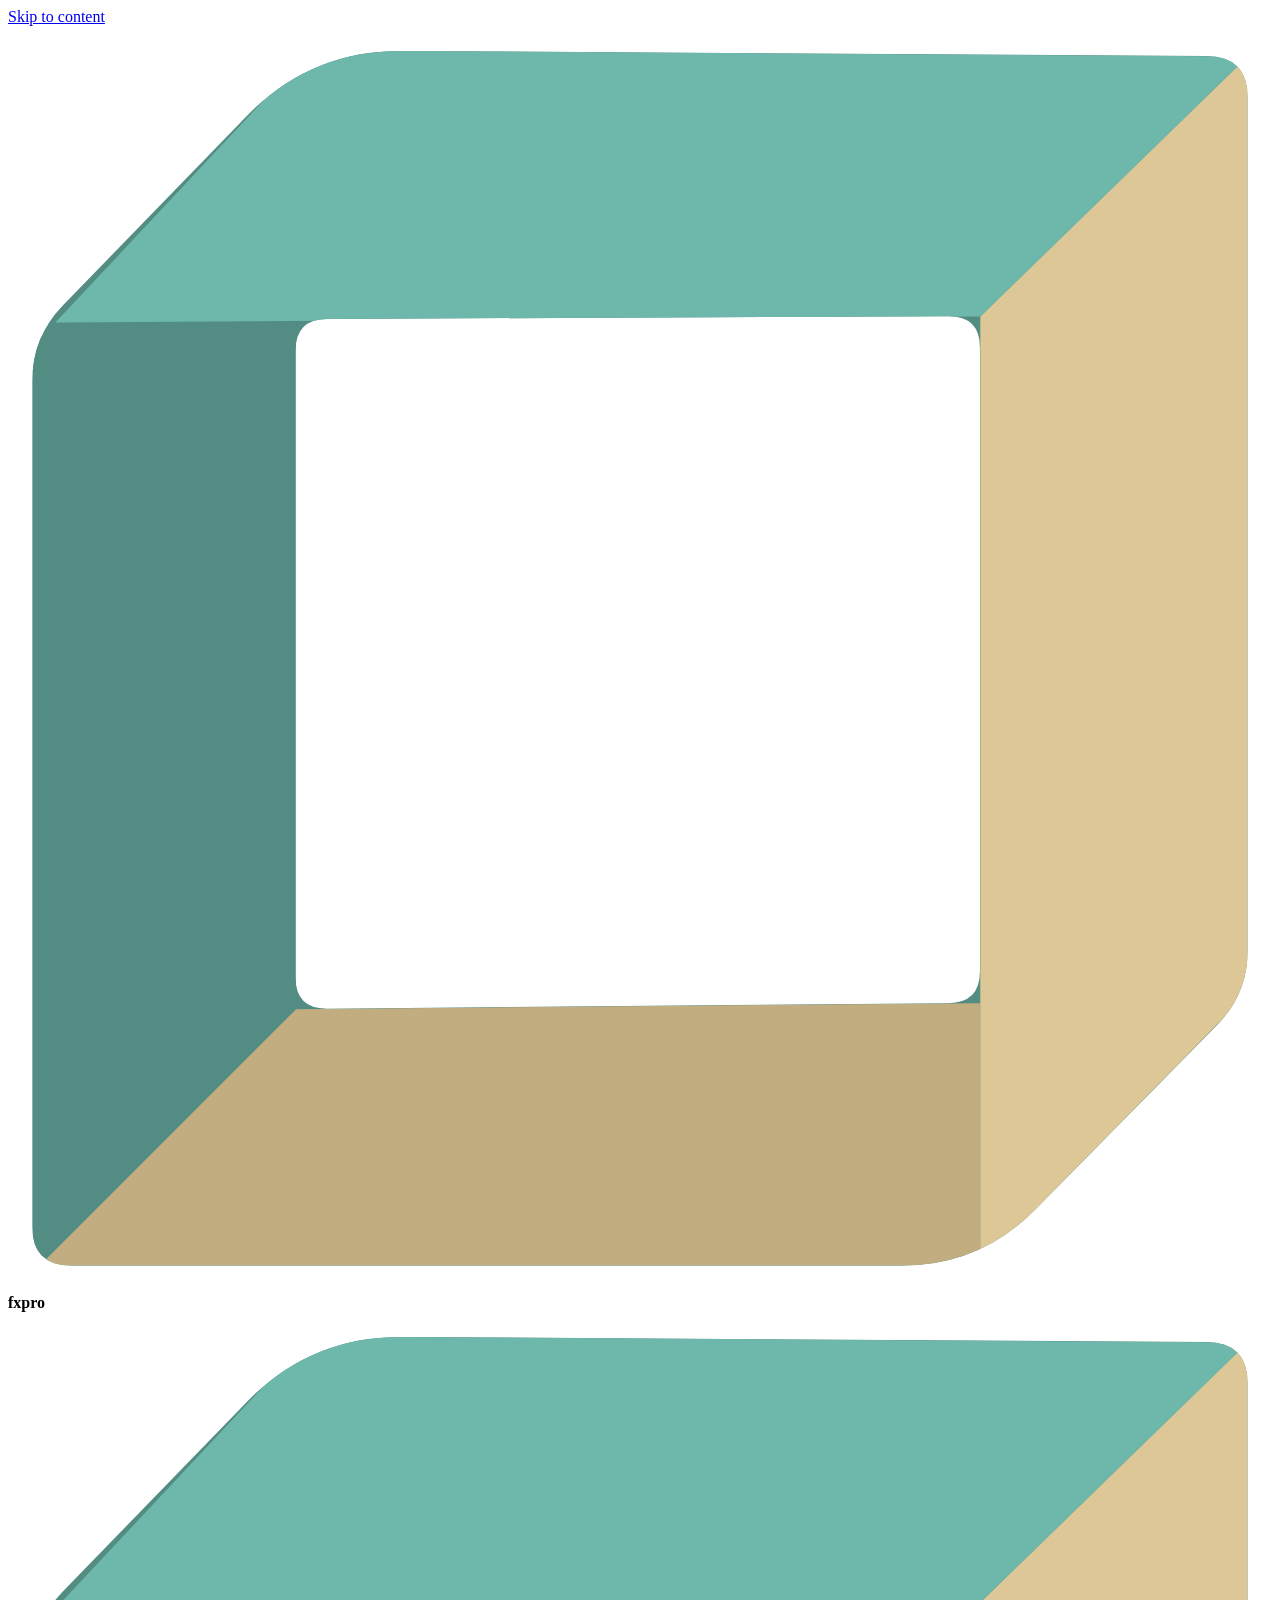
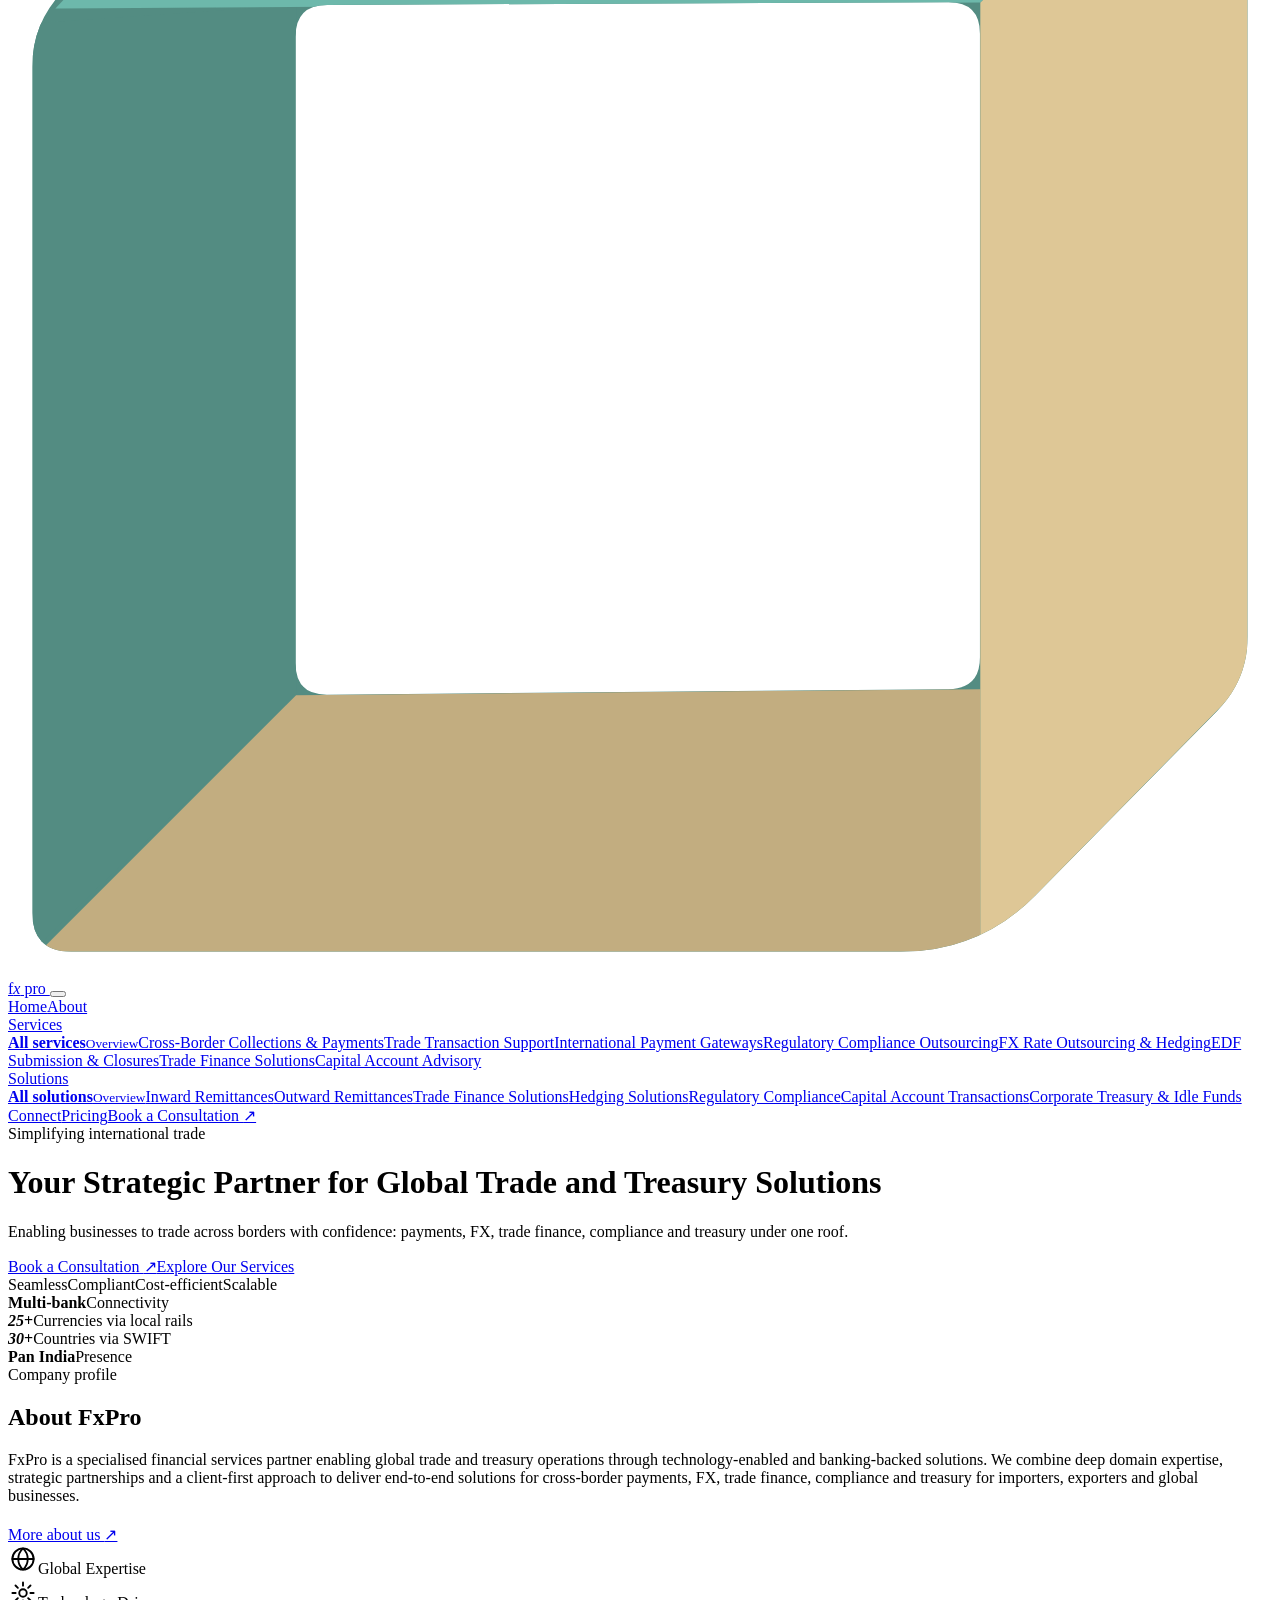
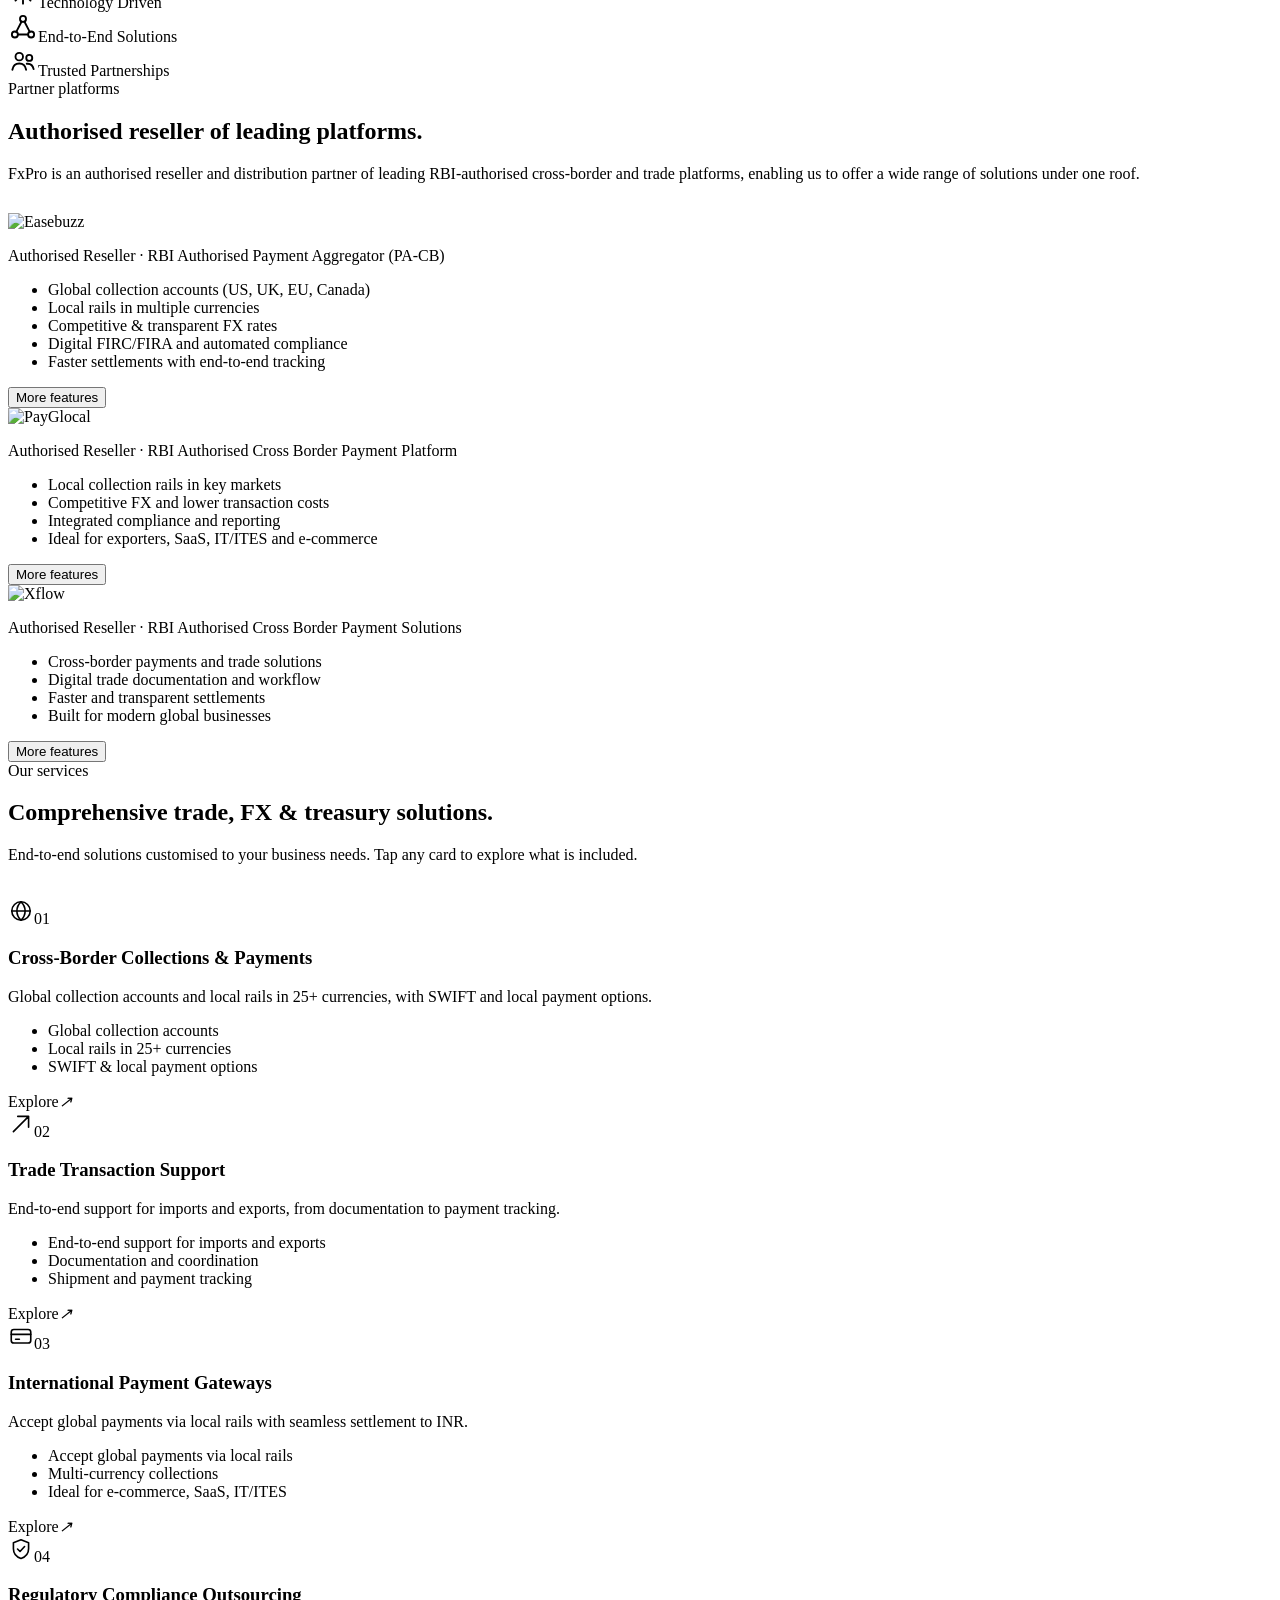
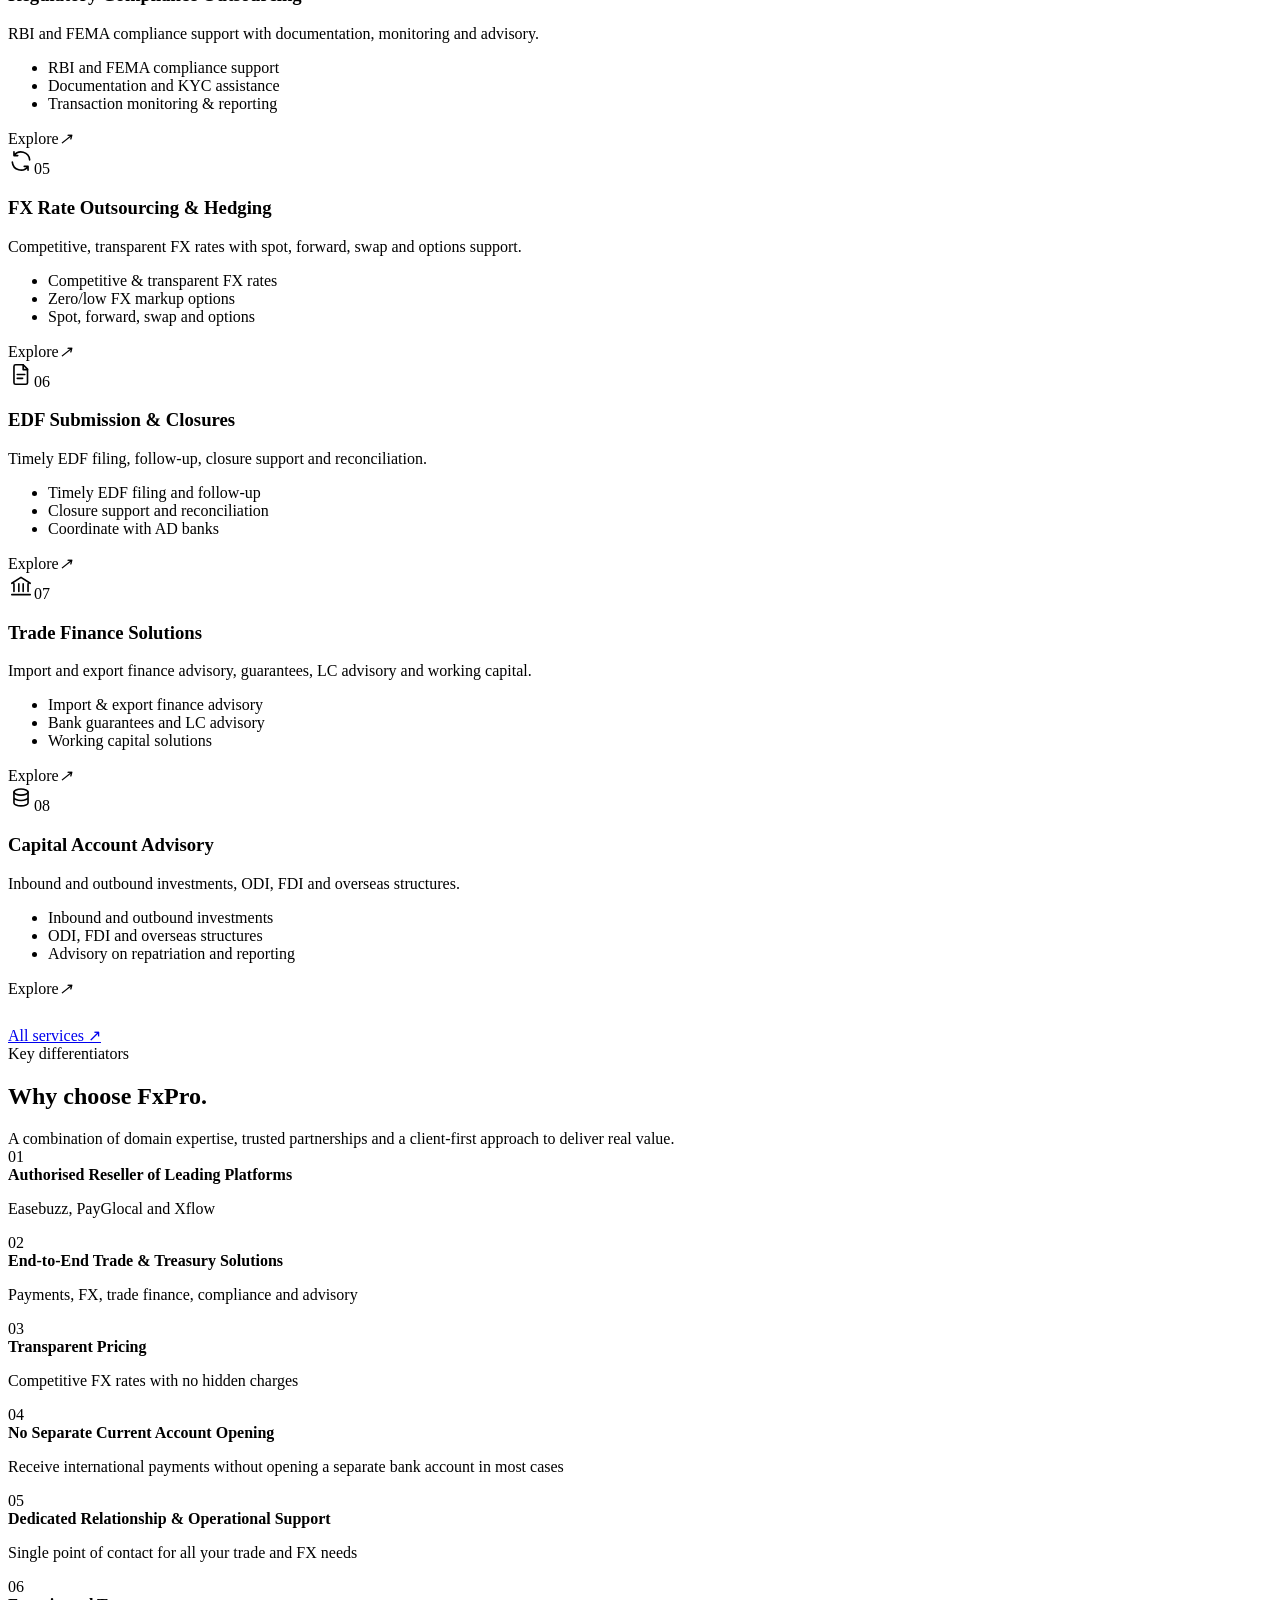
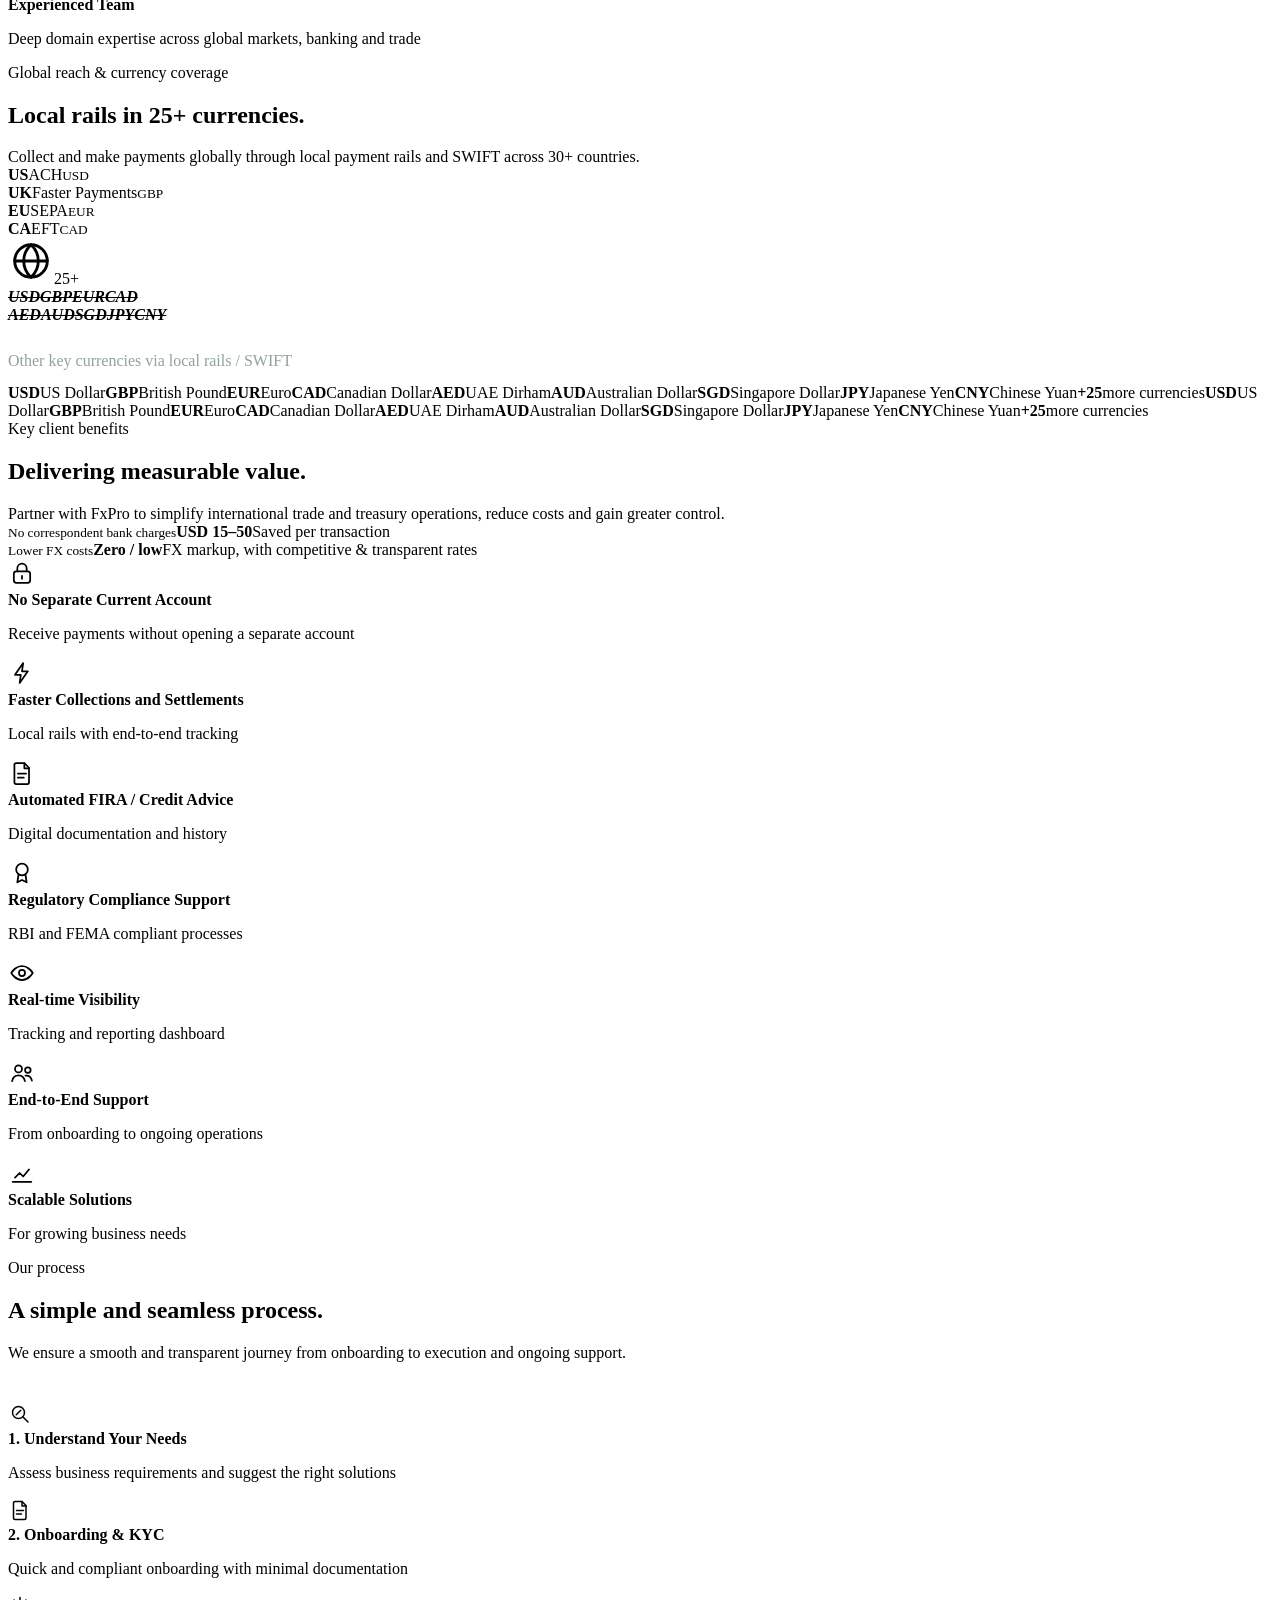
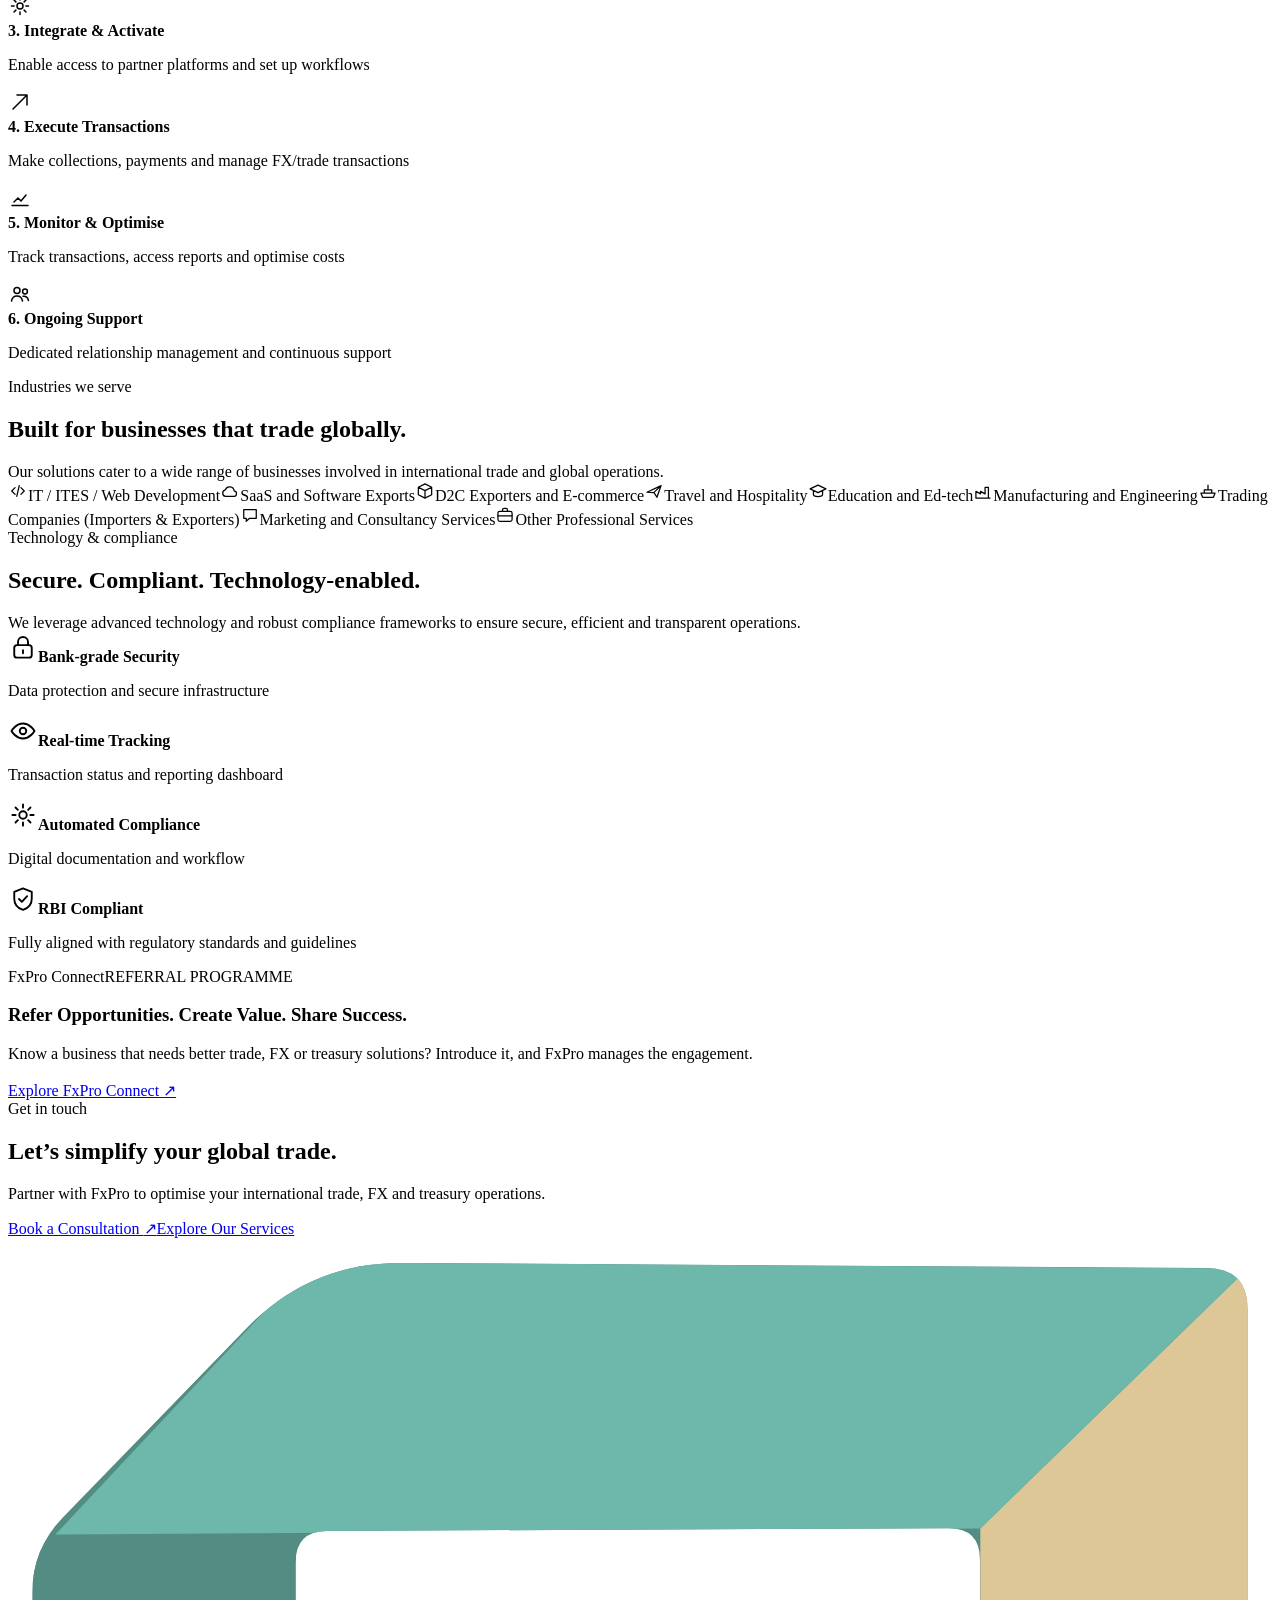
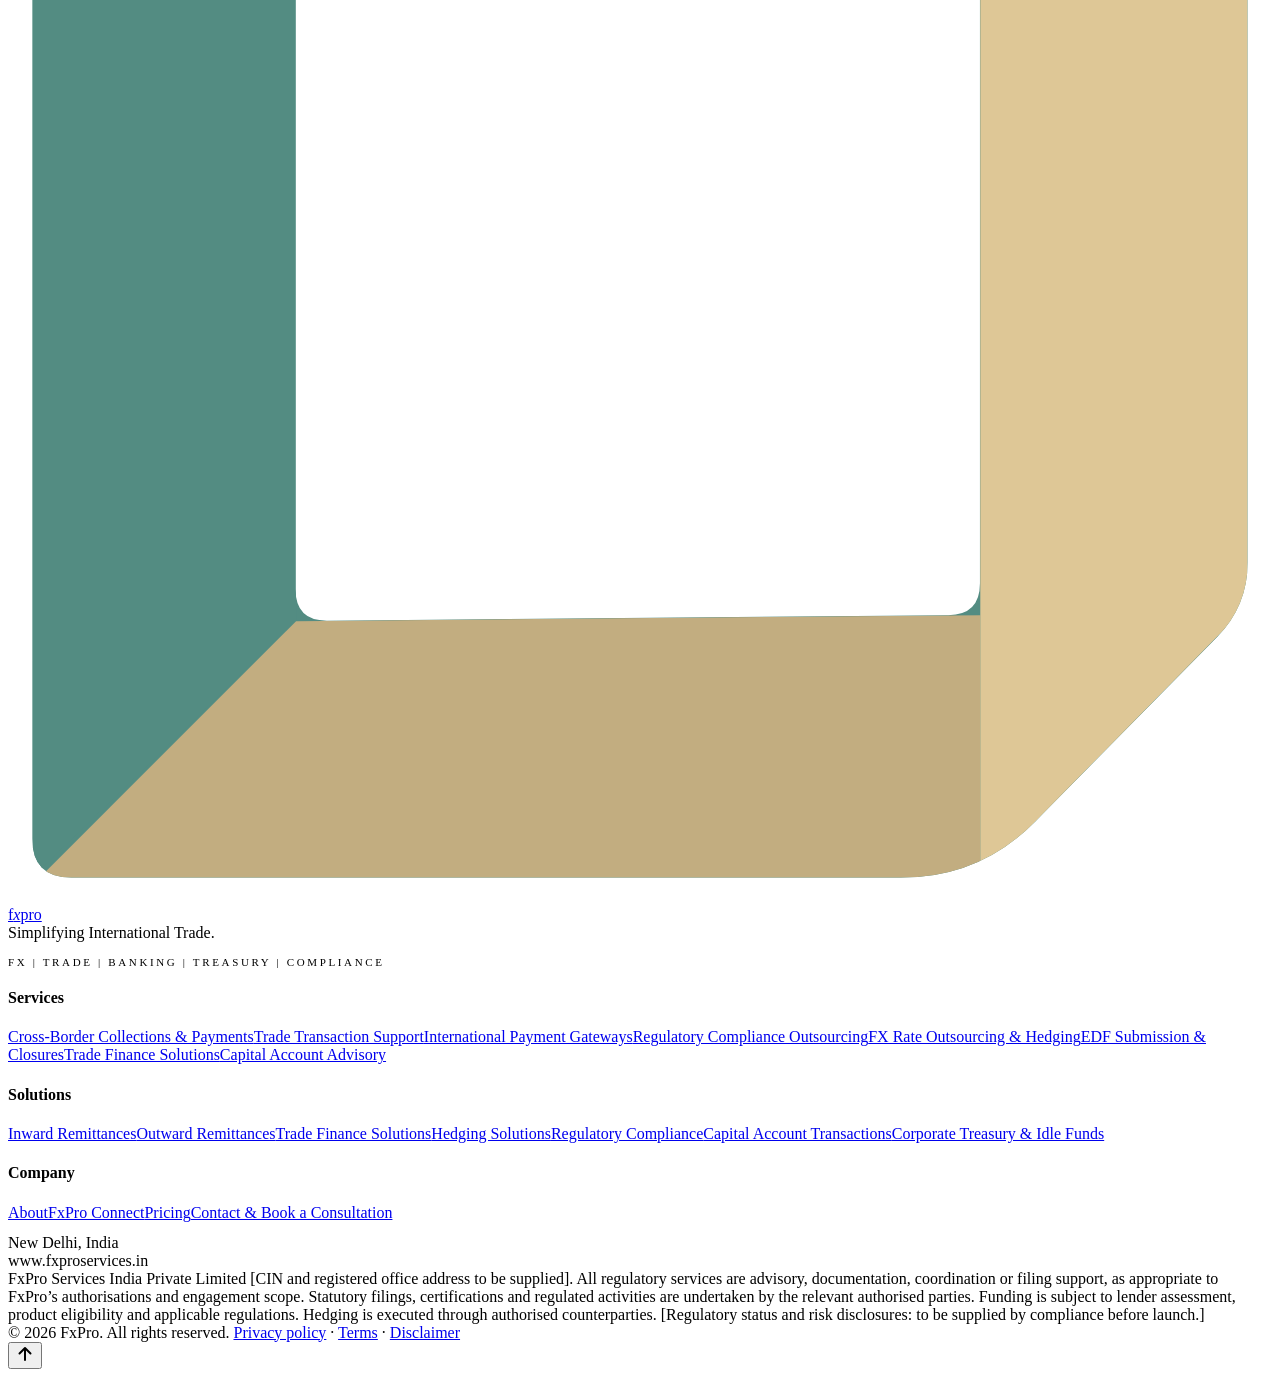
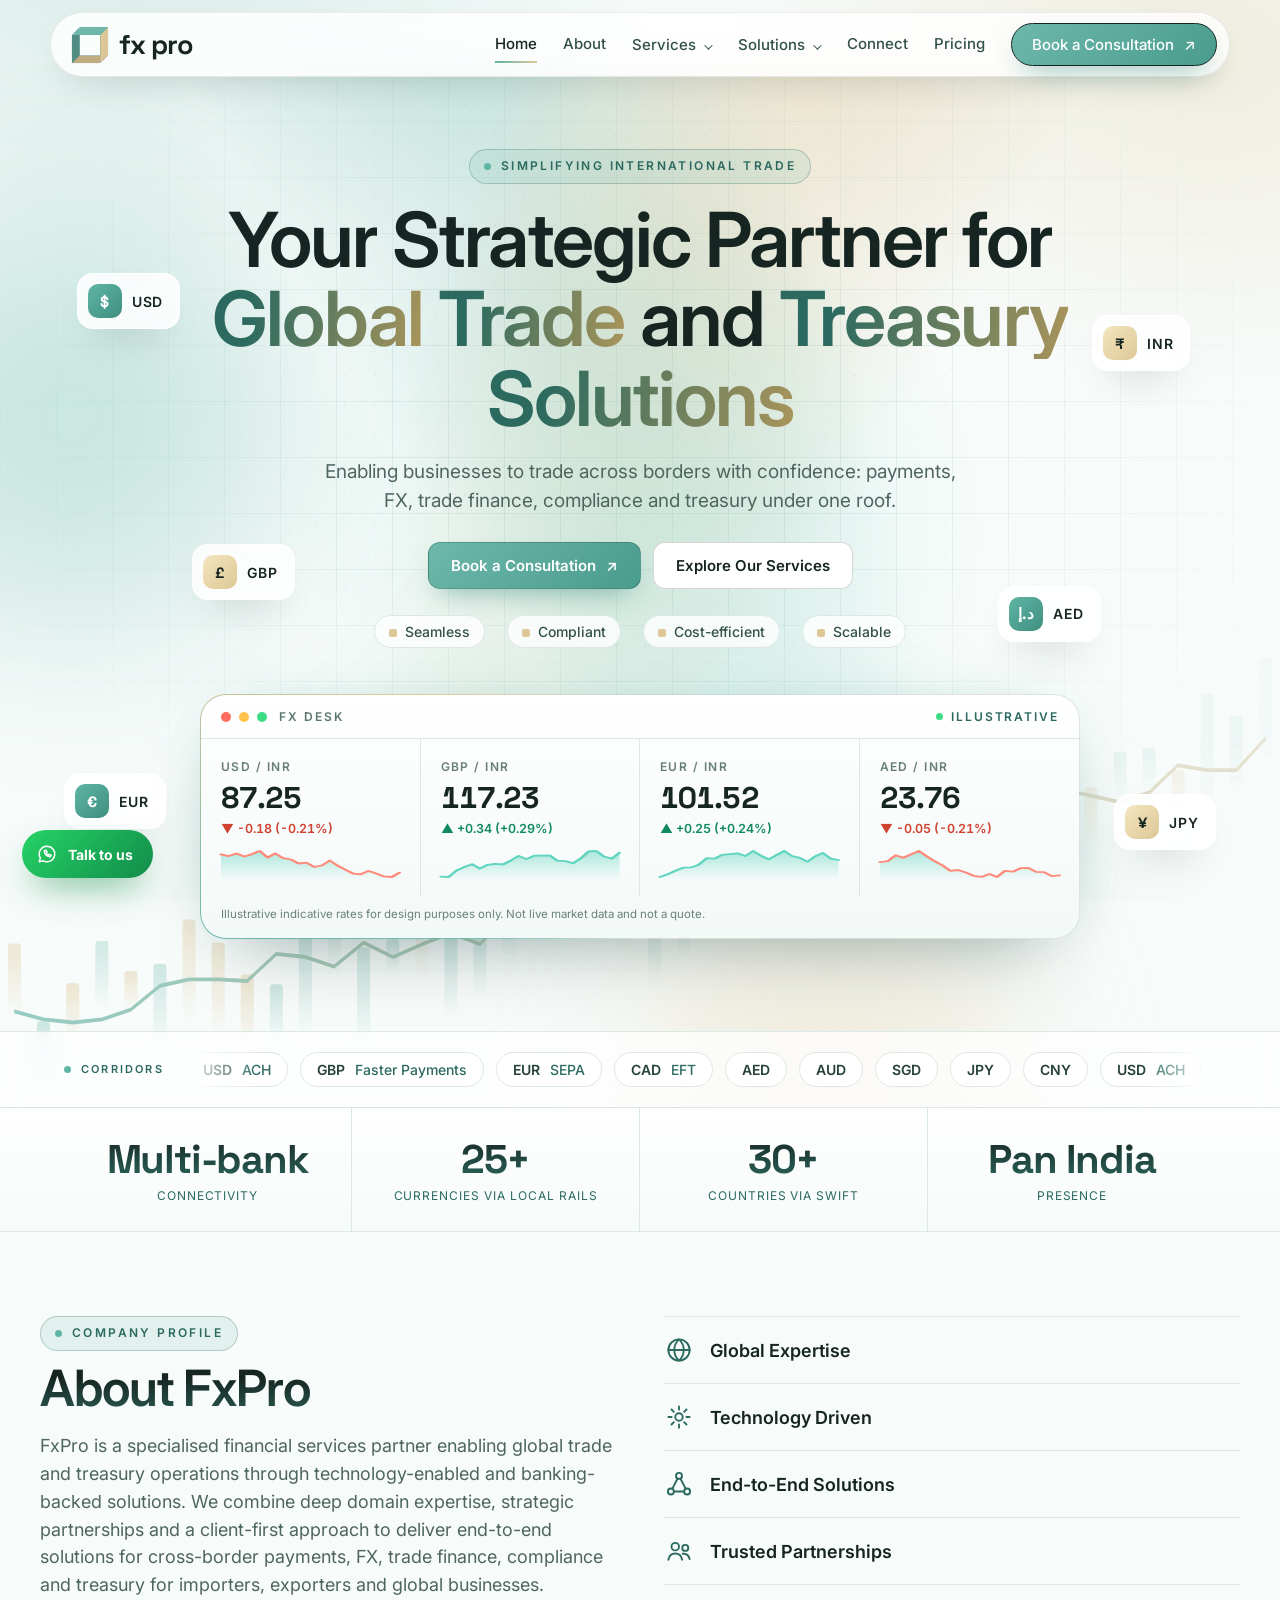
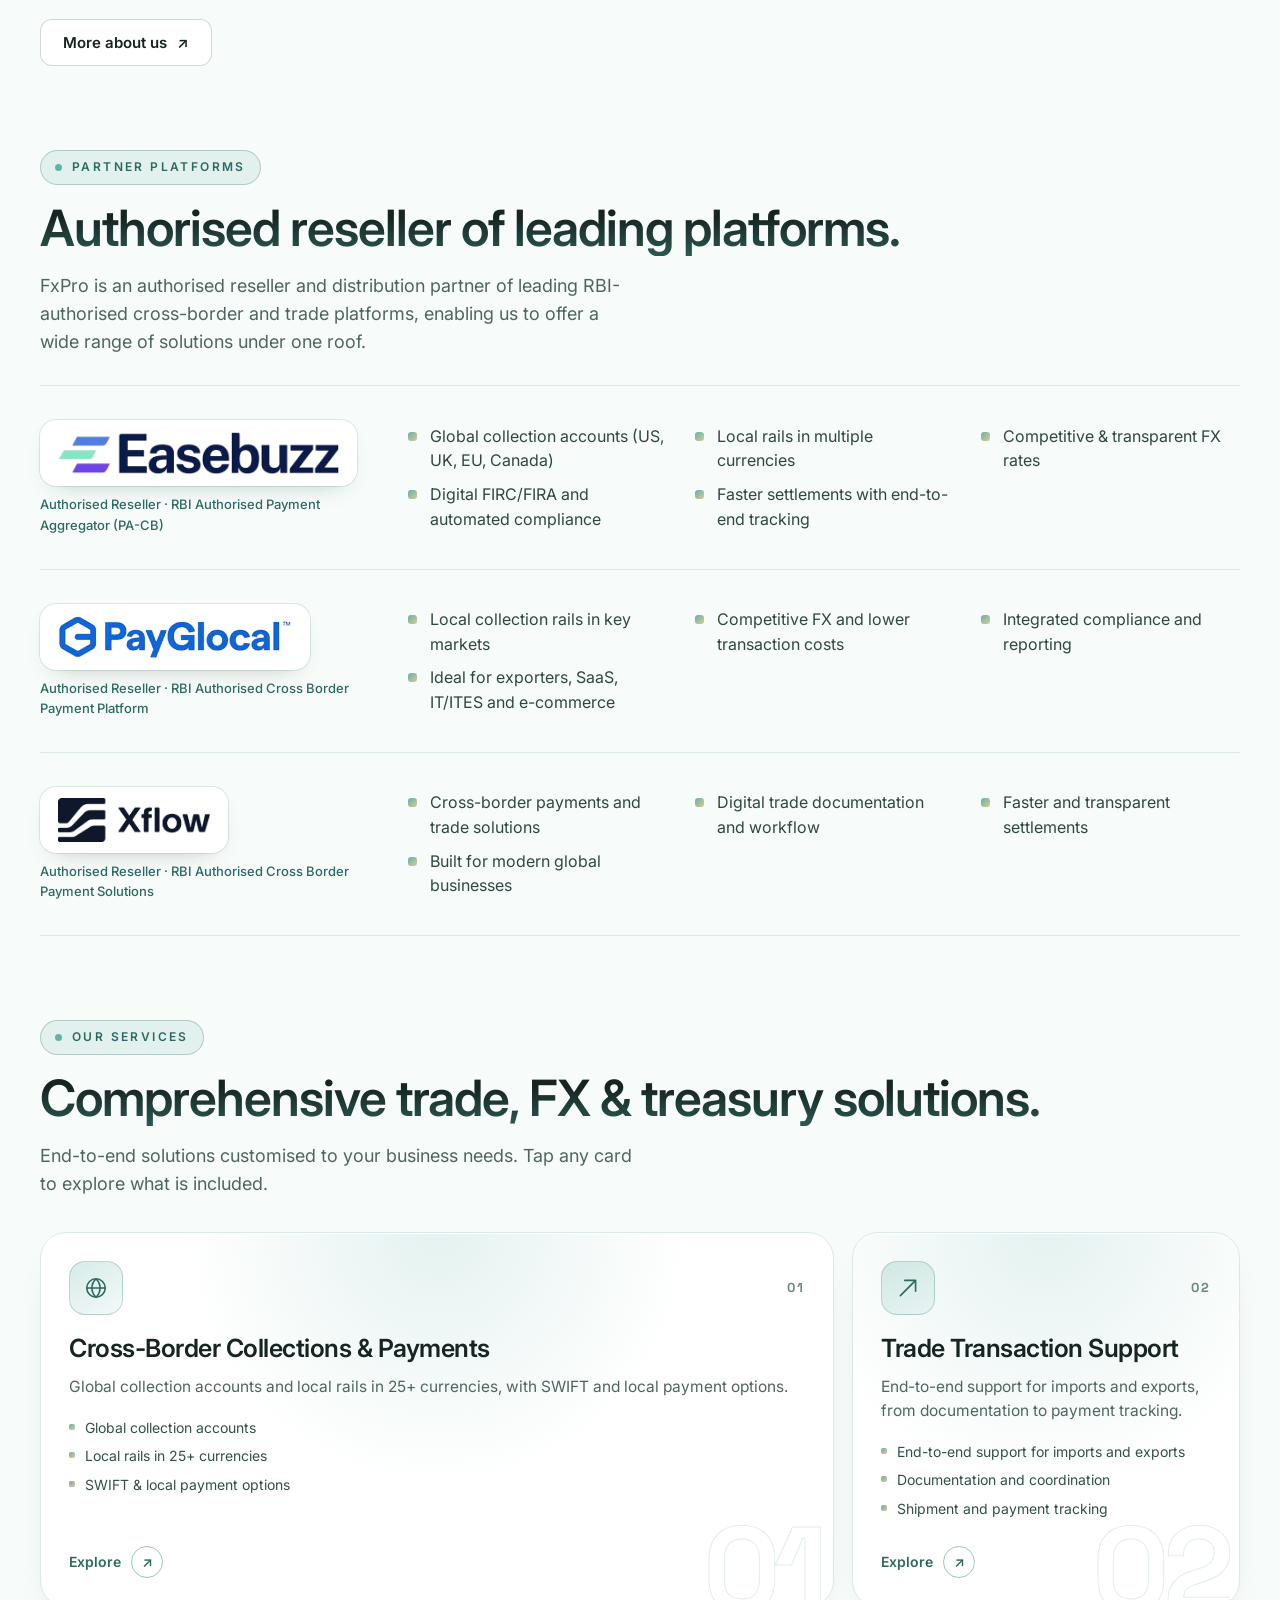
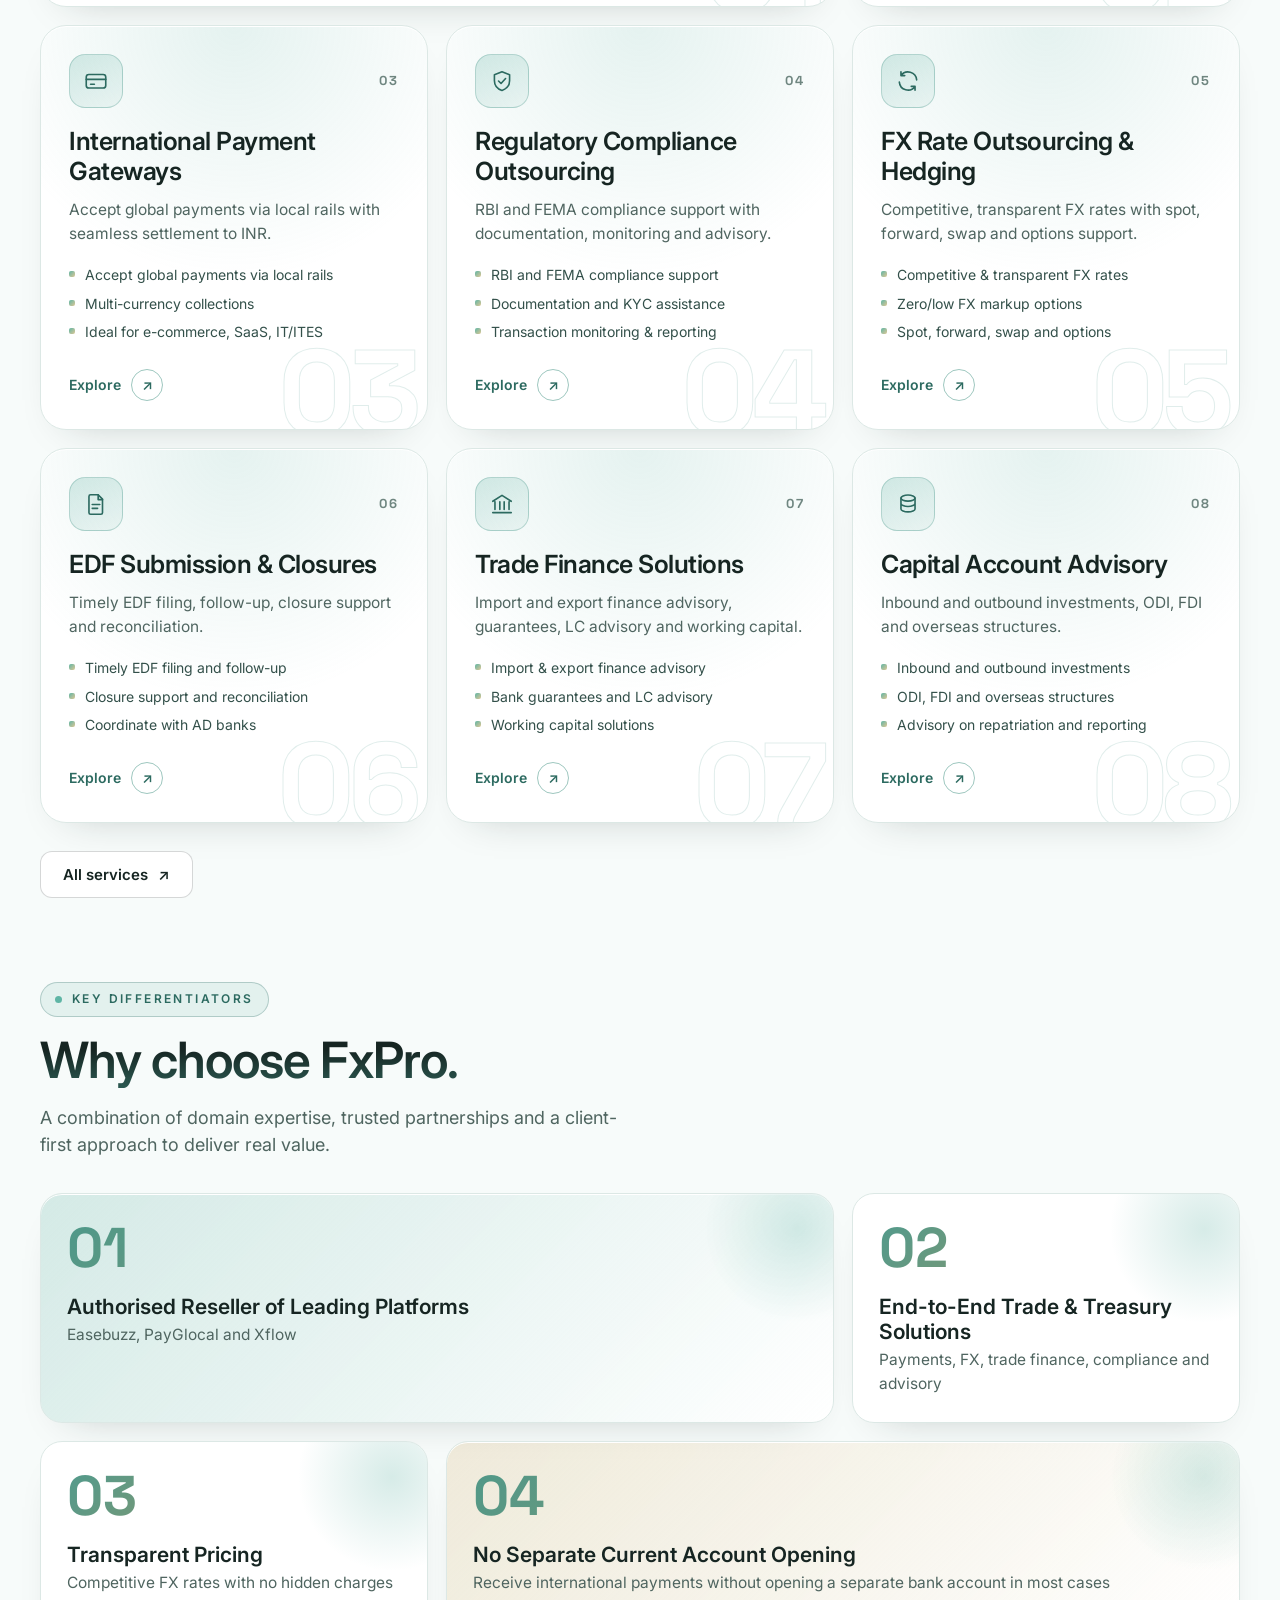
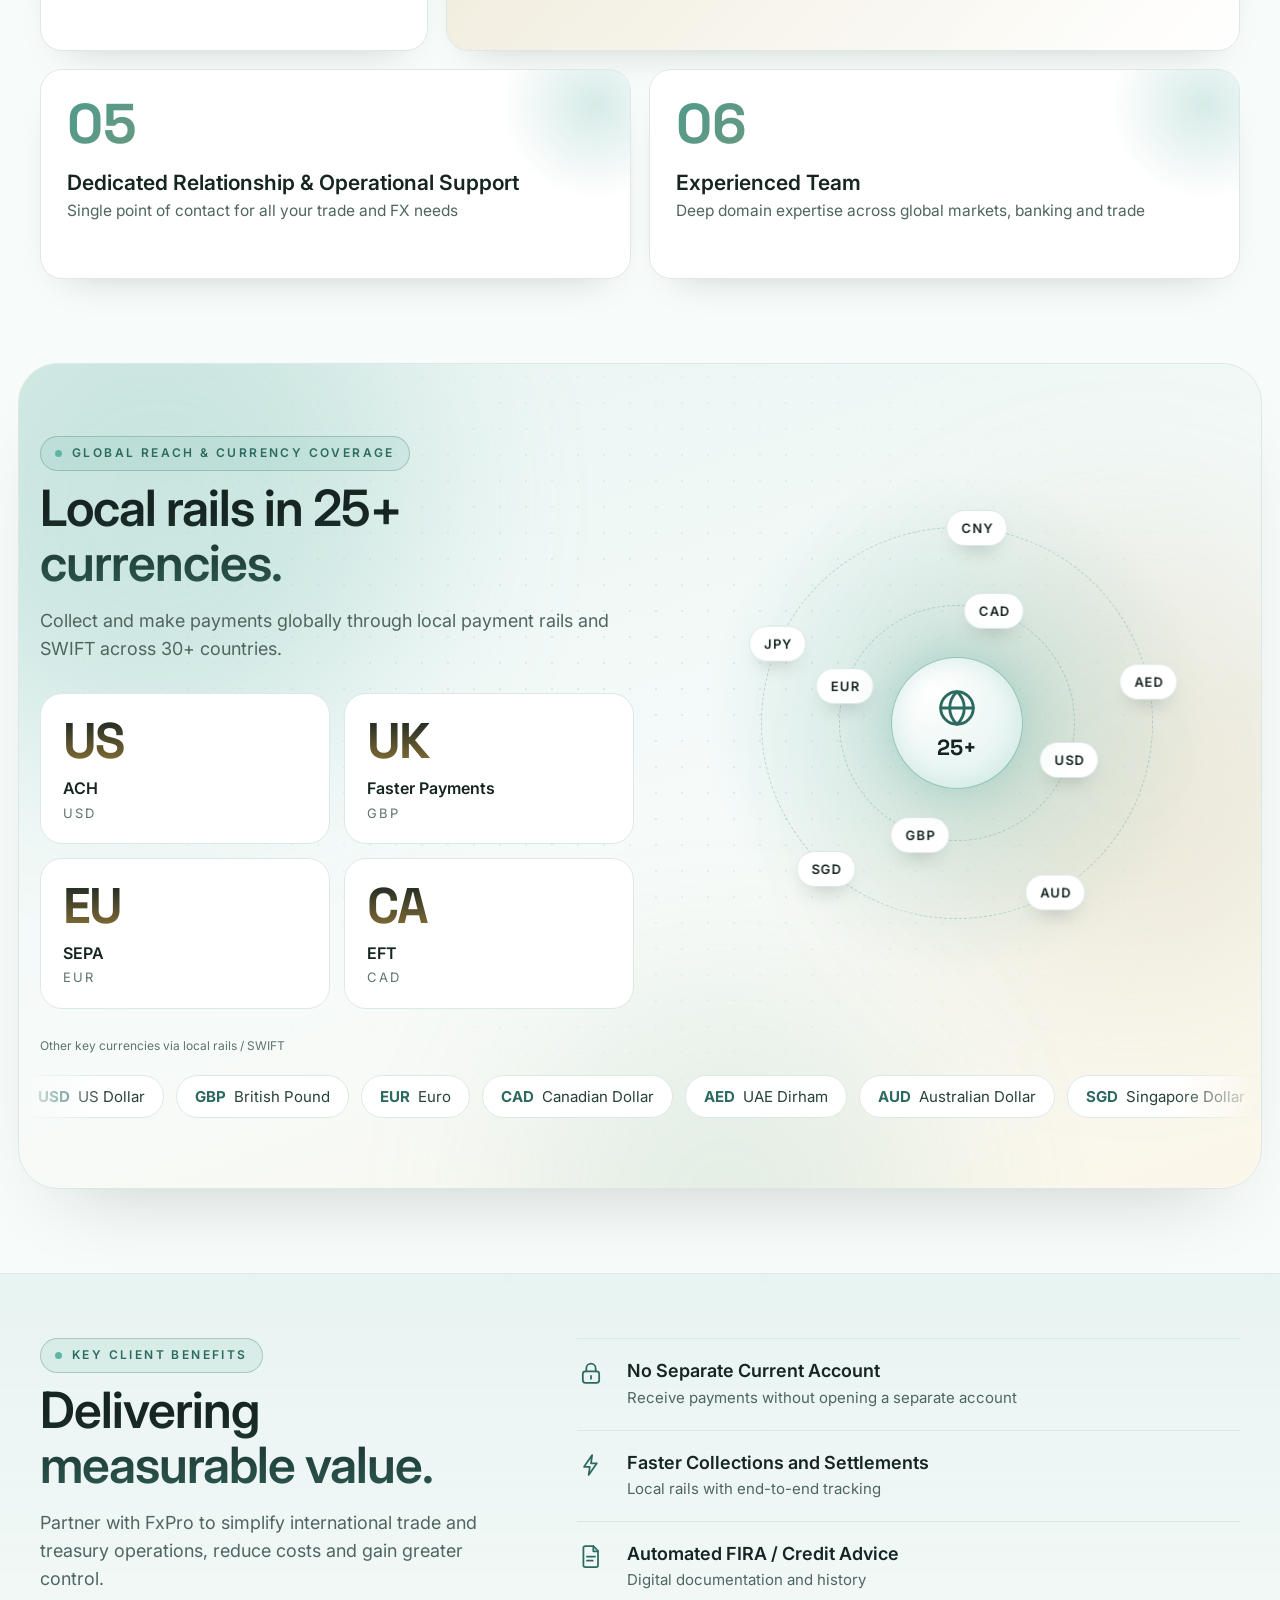
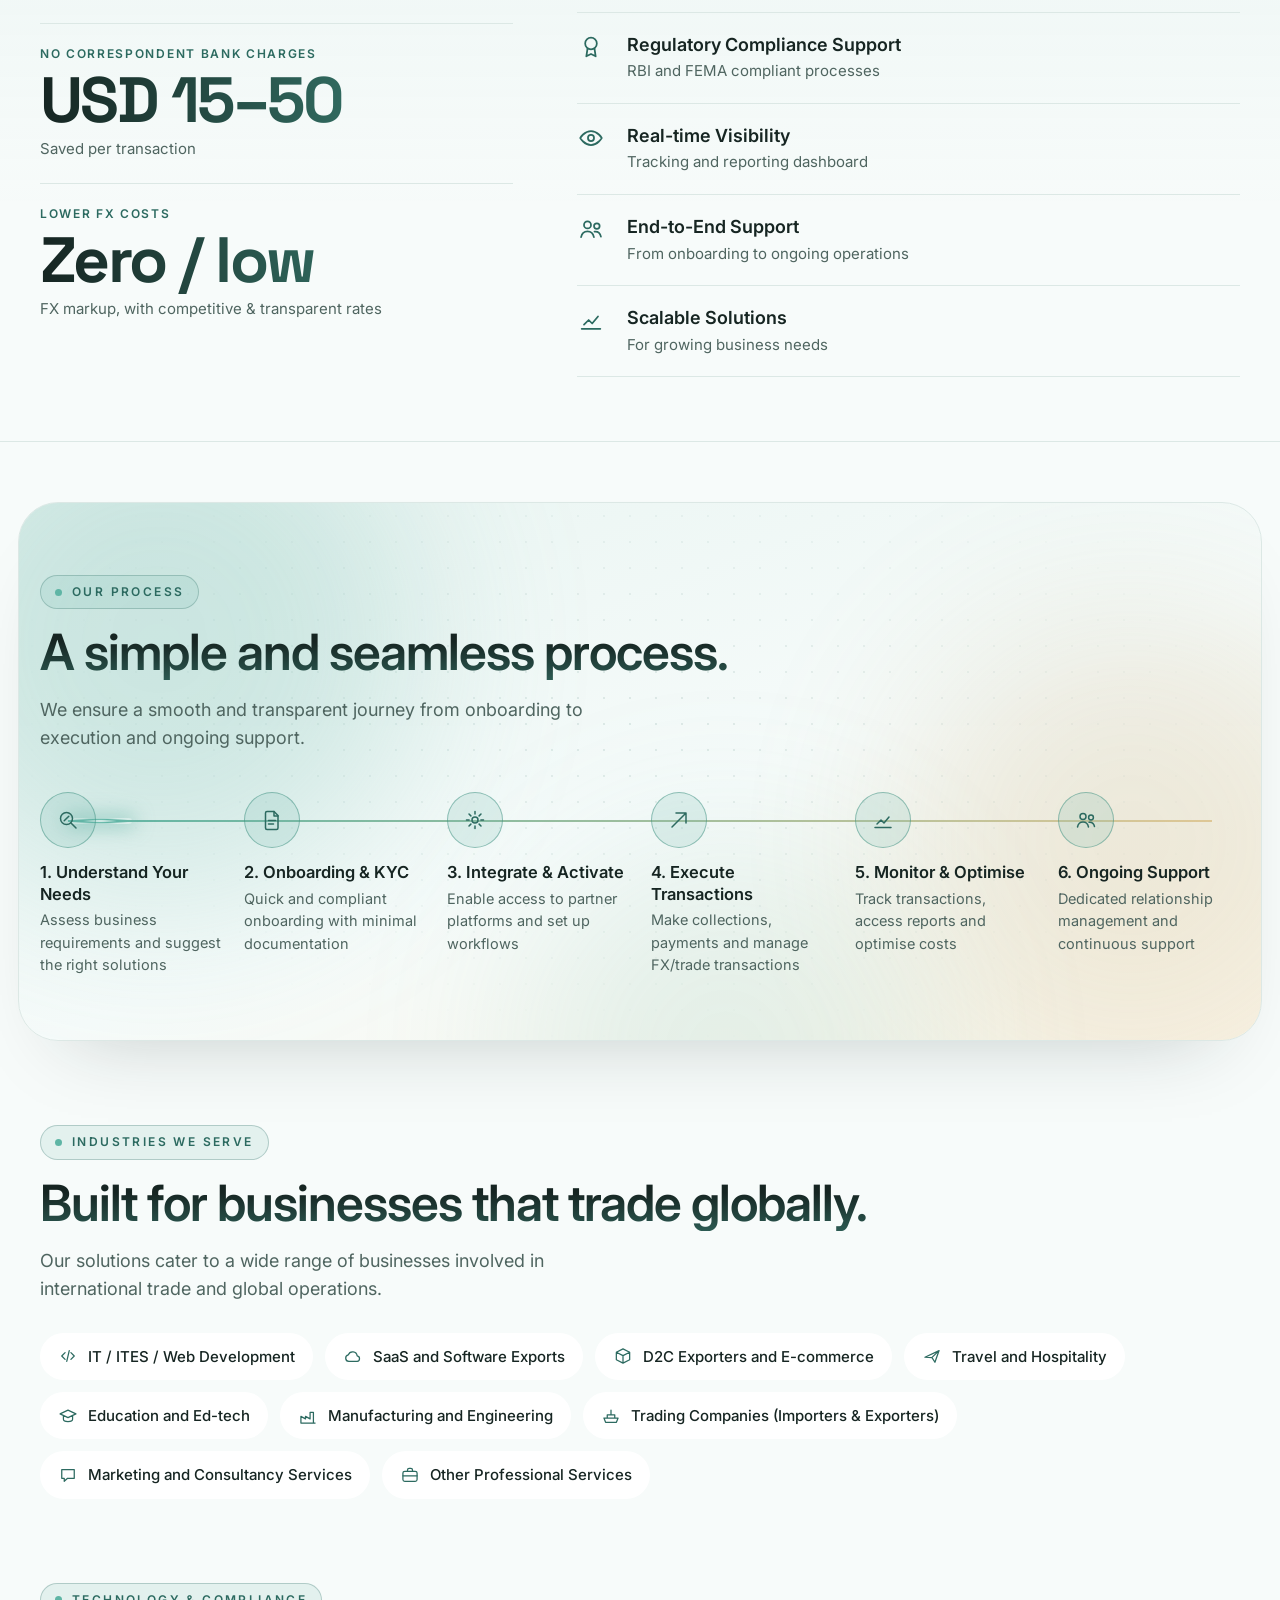
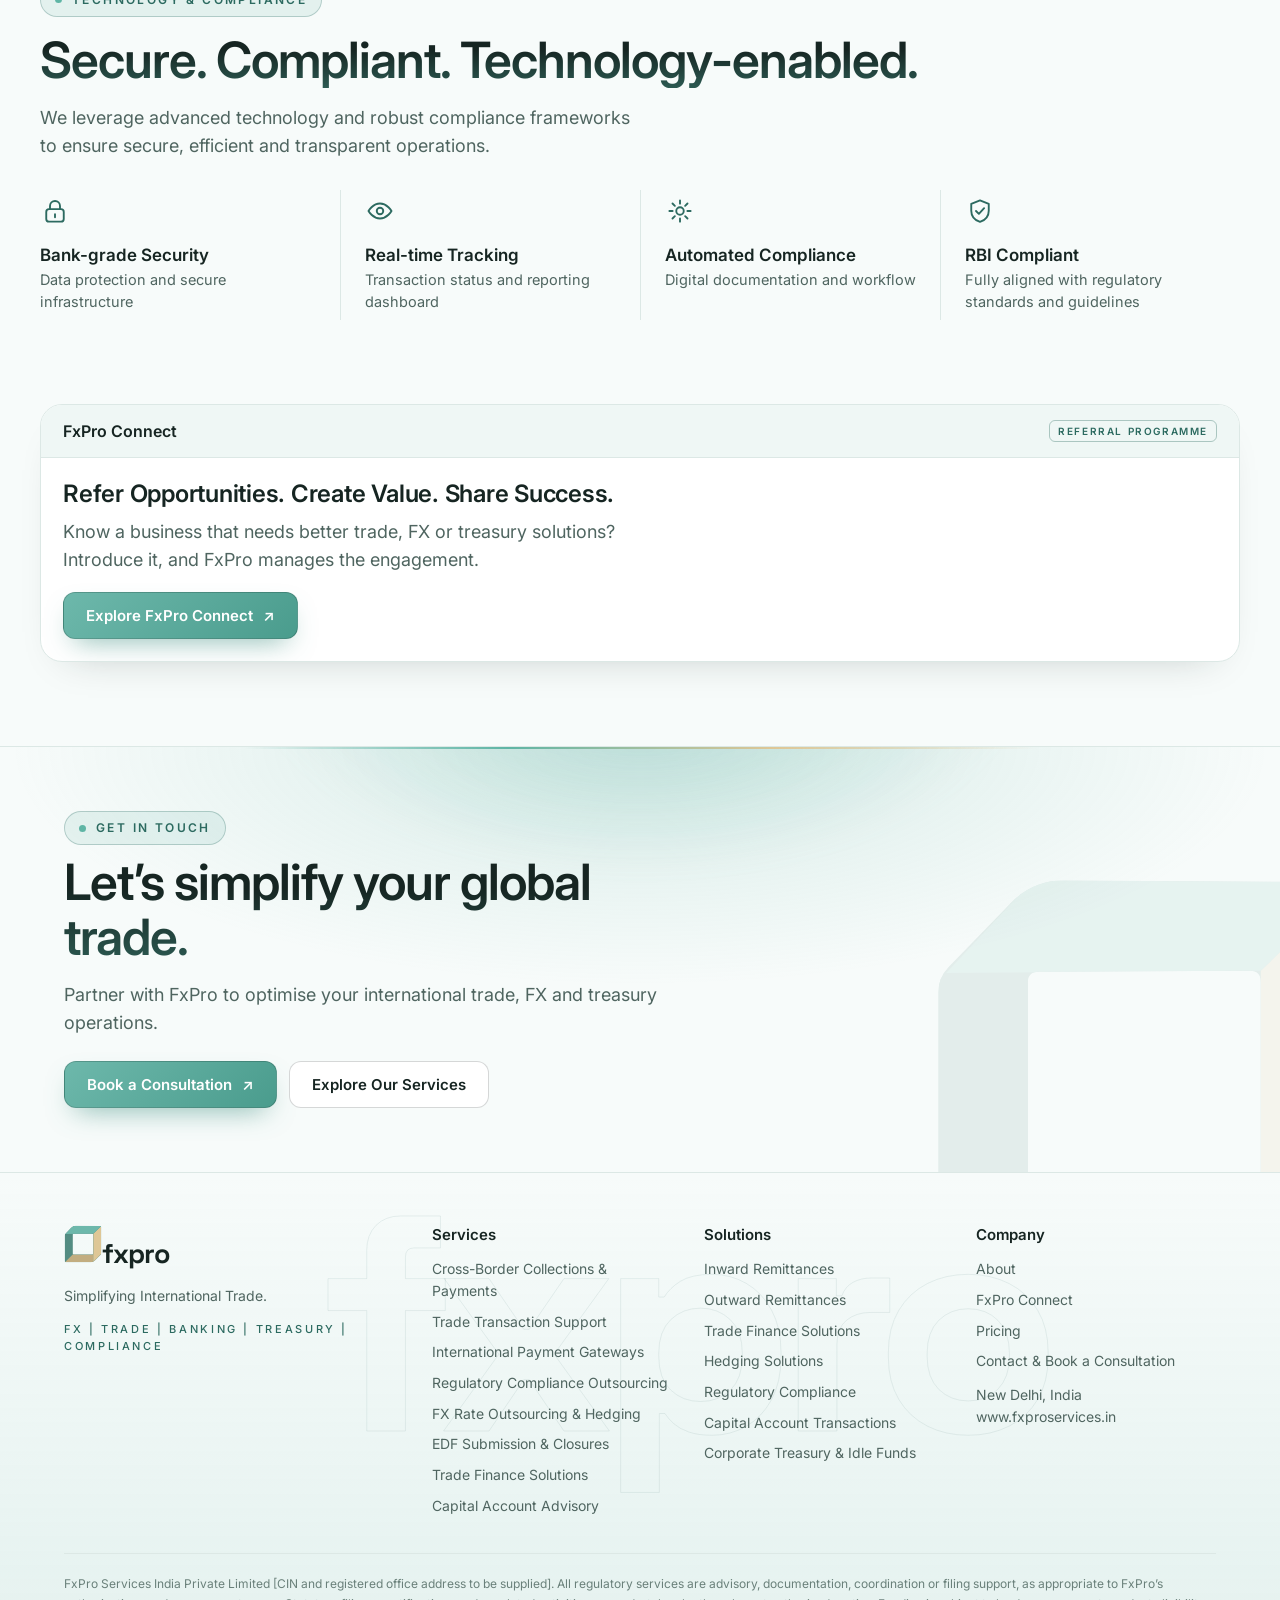
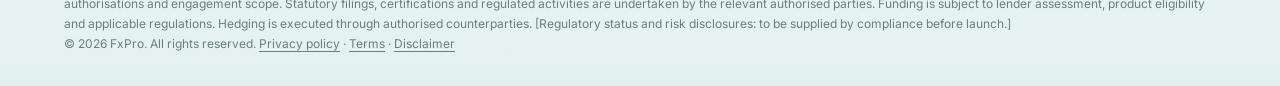
